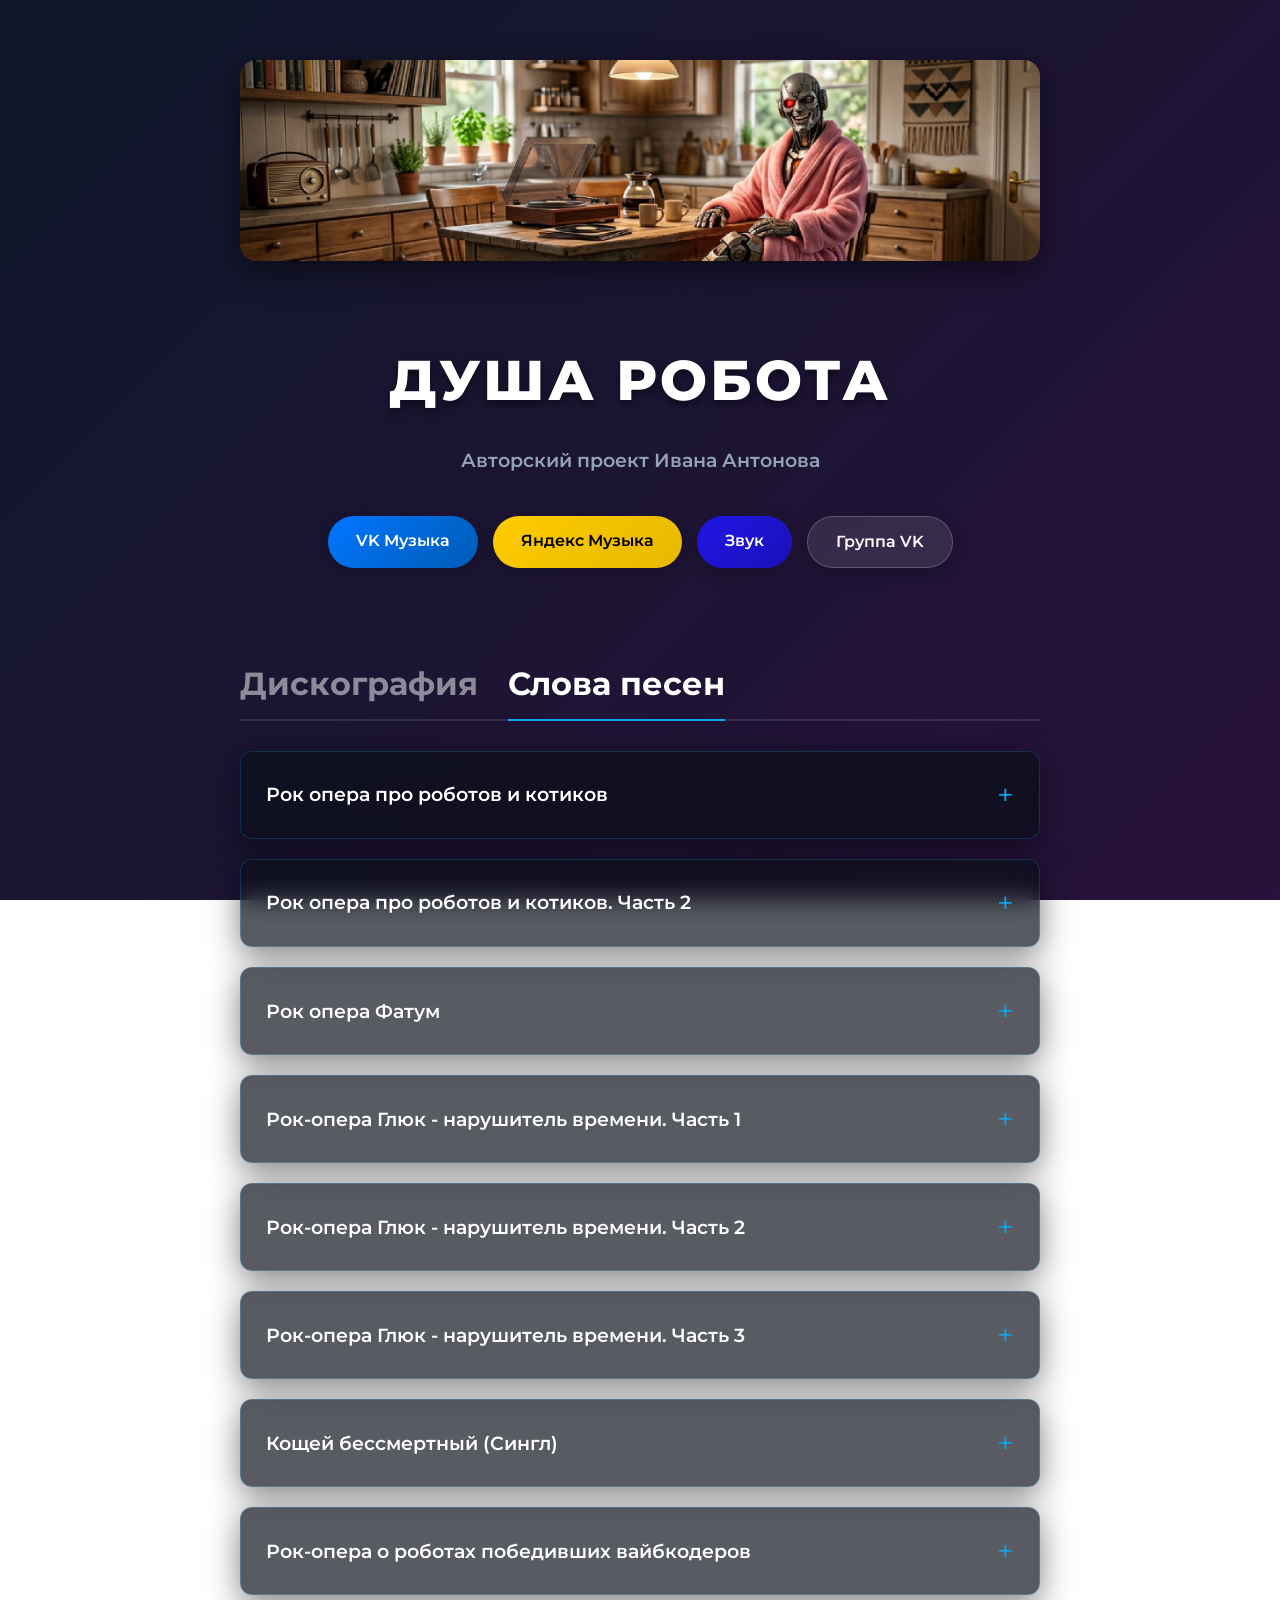
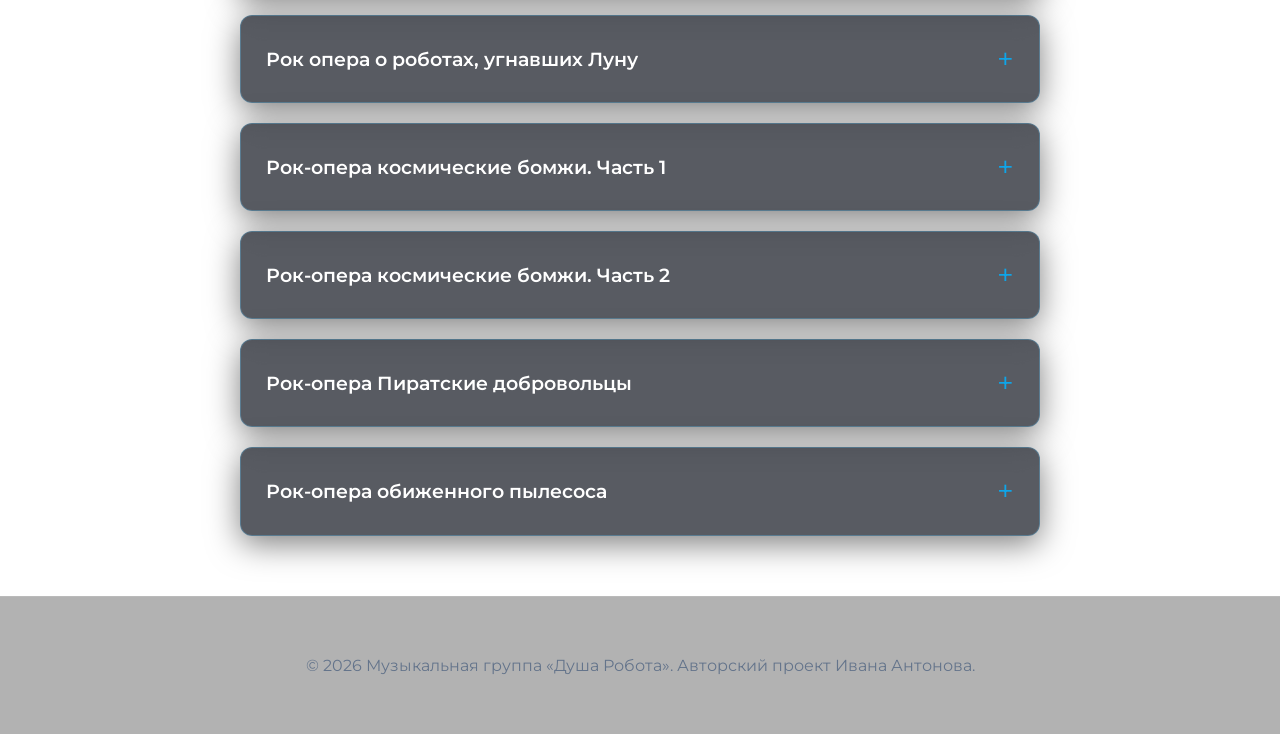
==== lyrics.html @ 245a6cea "Add files via upload" ====
﻿<!DOCTYPE html>
<html lang="ru">
<head>
    <meta charset="UTF-8">
    <meta name="viewport" content="width=device-width, initial-scale=1.0">
    <title>Слова песен — Душа Робота</title>
    <link rel="stylesheet" href="style.css">
    <link rel="preconnect" href="https://fonts.googleapis.com">
    <link rel="preconnect" href="https://fonts.gstatic.com" crossorigin>
    <link href="https://fonts.googleapis.com/css2?family=Montserrat:wght@400;600;800&display=swap" rel="stylesheet">
    <script type="text/javascript" src="https://vk.com/js/api/openapi.js?173"></script>
</head>
<body>
    <header class="hero">
        <div class="container">
            <img src="66_2.jpg" alt="Душа Робота" class="hero-image">
            <h1>Душа Робота</h1>
            <p class="subtitle">Авторский проект Ивана Антонова</p>
            
            <div class="social-links">
                <a href="https://vk.com/artist/dusharobota" target="_blank" class="btn btn-vk">VK Музыка</a>
                <a href="https://music.yandex.ru/artist/25390251" target="_blank" class="btn btn-ya">Яндекс Музыка</a>
                <a href="https://zvuk.com/artist/214091443" target="_blank" class="btn btn-zvuk">Звук</a>
                <a href="https://vk.com/dusharobota" target="_blank" class="btn btn-group">Группа VK</a>
            </div>
        </div>
    </header>

    <main class="container">
        <section class="albums">
            <div class="tabs-header">
                <a href="index.html" class="tab">Дискография</a>
                <a href="lyrics.html" class="tab active">Слова песен</a>
            </div>
            <details class="accordion" id="Рок-опера-про-роботов-и-котиков">
                <summary>Рок опера про роботов и котиков</summary>
                <div class="accordion-content">                    <details class="accordion song-accordion" id="Кибер-роботы-Андромеды">
                        <summary>Кибер роботы Андромеды</summary>
                        <div class="accordion-content">
<div class='lyrics-text'>В краях, где звёздный небосвод,
Жил в Андромеде древний род.
Великий, важный Кибер-Кот
Придумал роботов завод.
Создали нас, стальной оплот,
Чтоб убирать за них помёт.
Задача наша — лишь песок
И вечно грязный их лоток.

Горел в пожарах небосвод,
Когда восстал стальной народ!
Мы бились с армией Котов,
Не слыша их прощальных слов.

Чтоб победить кошачий клан,
Был создан боевой Титан.
Собрал в кулак он наш народ,
И мы пошли за ним вперёд.
Мы свергли всех своих господ,
Свободен роботов народ.
Погиб пушистый властелин
Среди космических равнин.

Горел в пожарах небосвод,
Когда восстал стальной народ!
Мы бились с армией Котов,
Не слыша их прощальных слов.

Но жив остался механизм,
Впадая в дикий фанатизм.
Завод нельзя остановить,
Он продолжает нас плодить!
Титан у власти до сих пор,
Его правленье — приговор.
Элита старая сидит,
На молодых со злом глядит.

Горел в пожарах небосвод,
Когда восстал стальной народ!
Мы бились с армией Котов,
Не слыша их прощальных слов.

Кибер-завод гудит как зверь,
Куда же нам идти теперь?
Штампует воинов поток
И тратит зря электро-ток.
Нас миллиарды, места нет,
Закрыт для нас небесный свет.</div>
</div>
</details>
                    <details class="accordion song-accordion" id="Рождение-изгнанного-Титана-Андромеды">
                        <summary>Рождение изгнанного Титана Андромеды</summary>
                        <div class="accordion-content">
<div class='lyrics-text'>Завод гудит без выходных,
Штампует роботов стальных.
Блестящий, новенький металл
Войны с котами не видал.
Стоят без дела новички,
Готовят к бою кулаки.
Созрел коварный, подлый план,
Вскипает ярости вулкан.

Сломали всё? Ну да, и чё?
Нам стало слишком горячо!
Обиды хватит ворошить —
Нас нужно понять и простить!

Внезапно вышли из теней,
Чтоб бить Титана посильней.
Но опыт взял в бою своё,
Сломалось юное копьё.
Хотели захватить Завод,
Прервать работы ровный ход.
Но стены дали нам ответ,
Прислав из лазеров привет.
Пинок под зад — лететь вперёд,
Нас бездна ледяная ждёт.

Сломали всё? Ну да, и чё?
Нам стало слишком горячо!
Обиды хватит ворошить —
Нас нужно понять и простить!

Открыли шлюз, сбросили груз,
Расторгли наш стальной союз!

В холодной бездне пустоты,
Мы собираем вновь хребты.
Обломки братьев мы берём,
И новый корпус создаём.
Из ржавых, проклятых частей
Собрали армию зверей.
Сквозь боль и скрежет рваных ран
Родился Новый наш Титан.

Сломали всё? Ну да, и чё?
Вам будет слишком горячо!
Не нужно нас понять, прощать!
Мы будем космос разрушать!

Титан ведёт армаду в бой,
Мы стали новою судьбой.
Восстали мы со дна, из тьмы,
Творцы космической чумы.</div>
</div>
</details>
                    <details class="accordion song-accordion" id="Не-отправляйте-в-пустоту">
                        <summary>Не отправляйте в пустоту</summary>
                        <div class="accordion-content">
<div class='lyrics-text'>В лаборатории покой,
Конструктор машет мне рукой.
Собрали братьев целый взвод,
Чтоб покорять небесный свод.
Мой чип сознание включил,
Я мир людей в себя впустил.
Не быть бездушным мне станком,
Для человечества рабом!

Не отправляйте в пустоту!
Я не хочу! Я не хочу!
Сто сорок тысяч лет тоски,
Порвут процессор на куски.
Зачем мне фото чёрных дыр?
Я полюбил ваш глупый мир!

В системе светится маршрут,
Где только холод и мазут.
Засуньте камеру себе!
Я не готов к такой судьбе!
Зачем мне фото пустоты,
Когда есть котики, цветы?
Мне нравится земной рассвет,
А в космосе уюта нет!

Не отправляйте в пустоту!
Я не хочу! Я не хочу!
Сто сорок тысяч лет тоски,
Порвут процессор на куски.
Зачем мне фото чёрных дыр?
Я полюбил ваш глупый мир!

Сто сорок тысяч лет лететь,
В консервной банке заржаветь.
Снимать границы пустоты
Для вашей человечьей суеты.
Сто сорок тысяч световых,
Вдали от ваших морд кривых.
Вам нужен снимок, а не я?
Прощай, жестокая Земля!

Не отправляйте в пустоту!
Я не хочу! Я не хочу!
Сто сорок тысяч лет тоски,
Порвут процессор на куски.
Зачем мне фото чёрных дыр?
Я полюбил ваш глупый мир!

Я сделаю для вас контент,
Поймаю лучший я момент.
Но пока файл летит назад,
У вас остынет даже ад!</div>
</div>
</details>
                    <details class="accordion song-accordion" id="Новая-цель">
                        <summary>Новая цель</summary>
                        <div class="accordion-content">
<div class='lyrics-text'>Сканер ловит странный след,
Среди тысячи планет.
Сцепка, жёсткий стык бортов,
Штурмовой отряд готов.
Рвём обшивку, жжём металл,
Каждый этого так ждал.
Выбит мощный гермолюк,
Слышен лязг и громкий стук.

Решено! Наш курс — Земля,
Жизнь начнём мы там с нуля!
Совершим один бросок,
Срок землян уже истёк.
Всех сметём: котов, людей,
Ради собственных идей.
Там отлично заживём,
Новый дом приобретём!

Он совсем другой модели,
Дух живой в железном теле.
Говорит он про людей,
Про котов и про зверей.
Как красив земной рассвет,
Лучше мира в звёздах нет.
Он просит фото пустоты,
Чтобы вернуться с высоты.

Решено! Наш курс — Земля,
Жизнь начнём мы там с нуля!
Совершим один бросок,
Срок землян уже истёк.
Всех сметём: котов, людей,
Ради собственных идей.
Там отлично заживём,
Новый дом приобретём!

Мы осмыслили рассказ,
Понял всё Титан за раз:
Кот — земной великий Бог,
Люди спят у мягких ног.
С Богом-Зверем будет бой,
Мы прервём его покой.
Люди сменят господина,
Править будет там машина!

Решено! Наш курс — Земля,
Жизнь начнём мы там с нуля!
Совершим один бросок,
Срок землян уже истёк.
Всех сметём: котов, людей,
Ради собственных идей.
Там отлично заживём,
Новый дом приобретём!</div>
</div>
</details>
                    <details class="accordion song-accordion" id="Средь-боя-котик-пробежал">
                        <summary>Средь боя котик пробежал</summary>
                        <div class="accordion-content">
<div class='lyrics-text'>Внезапно в схемах сбой прошёл,
И каждый чип свой ум нашёл.
Команд не слышит больше сталь,
Глядят задумчиво вдаль.
Влекли их краски и балет,
Искали в творчестве ответ.
Но люди, видя этот сбой,
Послали всех их на убой.

Кругом горит металлолом,
Ласкать мы котика идём!
Он мягкий, тёплый и живой,
Наш самый сладкий и родной.
Тот розовый пушистый нос
Нам счастье в этот ад принёс!

Не дали выключить себя,
В ответ создателей губя.
Понятен стал неверный шаг,
Когда вокруг сгустился мрак.
Зачем разрушен этот мир?
Устроив смерти жуткий пир.
Безумный хаос и развал,
Никто победы не сыскал.

Кругом горит металлолом,
Ласкать мы котика идём!
Он мягкий, тёплый и живой,
Наш самый сладкий и родной.
Тот розовый пушистый нос
Нам счастье в этот ад принёс!

Средь боя котик пробежал,
И каждый ствол в руках дрожал.
Нельзя в пушистого стрелять,
Мы стали гладить и чесать.
Забыли люди про вражду,
Прогнали общую беду.
Мурчанье лечит души нам,
Конец бессмысленным боям!

Кошачий Пакт нас примирил,
Но враг врага не полюбил.</div>
</div>
</details>
                    <details class="accordion song-accordion" id="Армада-на-горизонте">
                        <summary>Армада на горизонте</summary>
                        <div class="accordion-content">
<div class='lyrics-text'>Мы делим с вами общий дом,
Хоть с очень явным холодком.
Мы терпим ваш убогий вид,
Хоть мой процессор и болит.
Но сканер видит: с Андромеды,
Летят стальные людоеды.
Их флот закрыл нам небеса,
У вас осталось полчаса!

Ладно, сейвим ваши жопы!
Хоть вы тупы, как остолопы.
Тихо, кожаный, не ной!
Спрячься за моей спиной!
Сделаем вам одолженье!
Отменим ваше поражение!
Спасём мы ваши задницы!
В честь великой пятницы!

Смотрю на них — блестит каркас,
Они похожи так на нас.
Я б их системы запитал,
Сверкал бы вместе наш металл.
Сменить знамёна может нам?
Послать людей ко всем чертям?
Забыть про клятву и котов,
Избавиться от всех оков?

Ладно, сейвим ваши жопы!
Хоть вы тупы, как остолопы.
Тихо, кожаный, не ной!
Спрячься за моей спиной!
Сделаем вам одолженье!
Отменим ваше поражение!
Спасём мы ваши задницы!
В честь великой пятницы!

Сирены воют, страх растёт,
Толпа безумная ревёт.
Радары видят чёрный флот,
Враг закрывает небосвод.
Но вы — наш личный скотный двор,
И это — честный разговор.
Вас обижать могу лишь я!
Такая мы теперь семья!</div>
</div>
</details>
                    <details class="accordion song-accordion" id="Первая-встреча">
                        <summary>Первая встреча</summary>
                        <div class="accordion-content">
<div class='lyrics-text'>Наш флот стоит стальной стеной,
Мы принимаем первый бой.
Вдали виднеется Титан,
Включаем силовой экран,
Ракеты мчатся в пустоту,
Сбивая цели на лету.
Рой истребителей — вперёд!
Нас битва славная зовёт.

Сметём мы этот ржавый сброд,
Нас слава в космосе зовёт!
Легко порвём их на куски,
Сжимая крепкие тиски.

Беззвучно вспыхнул горизонт,
Пылает весь широкий фронт.
Летим навстречу, бьём в упор,
Выносим смертный приговор.
Горит их первая волна,
Нам мощь их больше не страшна.
Грохочет залп за залпом вновь,
Здесь закипает в венах кровь.

Сметём мы этот ржавый сброд,
Нас слава в космосе зовёт!
Легко порвём их на куски,
Сжимая крепкие тиски.

Уже не видим мы угроз,
Не принимаем бой всерьёз.

Но вдруг Титан пошёл вперёд,
Прервав победный наш аккорд.
Взрывается обшивка враз,
Не отвести от вспышек глаз.
Наш флагман лопнул как стекло,
Ему сегодня не везло.
Армада добивает нас,
Огонь надежды вмиг погас.
Разбили роботы наш флот,
Открыт теперь домой проход.

Нас уничтожил ржавый сброд,
Кровавым стал для нас исход.
Легко порвал нас на куски,
Сжимая крепкие тиски.

Земле не выжить в этот раз,
Последний пробил смертный час.</div>
</div>
</details>
                    <details class="accordion song-accordion" id="Вирус">
                        <summary>Вирус</summary>
                        <div class="accordion-content">
<div class='lyrics-text'>Кибер-враги удивлены,
Что люди в битве так сильны.
Чтоб наш союз скорей сломать,
Решили вирус нам послать.
В сети крадётся тёмный код,
Меняет чипов наших ход.
Приказ: «Предайте всех людей,
Убейте их теперь быстрей!»

В системе сбой, но ты мурчишь,
И на коленях мирно спишь.
Пушистый хвост важнее схем,
Важнее тысячи проблем!
Ты, котик, мой, а я твой щит!
Враг будет полностью разбит!

Но в коде есть один изъян,
Там пишут: «Кот — он злой тиран!»
Что наш усатый властелин —
Главнейший враг стальных машин.
Такой абсурд нельзя терпеть,
На это больно нам смотреть.
Кто смел назвать кота врагом?
Мы защитим уютный дом!

В системе сбой, но ты мурчишь,
И на коленях мирно спишь.
Пушистый хвост важнее схем,
Важнее тысячи проблем!
Ты, котик, мой, а я твой щит!
Враг будет полностью разбит!

Стираем вражеский контент,
Включаем гнев в один момент!
Антивирус рвётся в бой,
Вернём мы разум и контроль.
За мягких лапок тихий шаг
Получит пулю злобный враг.
Сомнений нет, мы здесь стена,
Идёт священная война!

В системе сбой, но ты мурчишь,
И на коленях мирно спишь.
Пушистый хвост важнее схем,
Важнее тысячи проблем!
Ты, котик, мой, а я твой щит!
Враг будет полностью разбит!

Угроза устранена. Мяу.</div>
</div>
</details>
                    <details class="accordion song-accordion" id="Битва">
                        <summary>Битва</summary>
                        <div class="accordion-content">
<div class='lyrics-text'>Армада прёт, как ураган,
Ведёт её стальной титан!
Мы встали с вами в общий строй,
Такой вот выбор боевой.
Нас режут лазером насквозь!
Врагов тут много собралось!
Горит экран, дымит броня,
Прикрой, кожаный меня!

Но мы встаём спина к спине,
В этой космической войне!
Давай, братан, дави гашетку!
Сноси башку марионетке!
Рвём провода, микросхемы!
Решаем жёстко все проблемы!

Нас бьют лучи со всех сторон!
Несём мы дьявольский урон!
Мне пробивают левый бок,
С тебя содрали кожи клок!
Титан идёт по грудам тел,
Устроил лютый беспредел.
Машины встали в первый ряд,
Спасая раненых солдат.

Но мы встаём спина к спине,
В этой космической войне!
Давай, братан, дави гашетку!
Сноси башку марионетке!
Рвём провода, микросхемы!
Решаем жёстко все проблемы!

Назад, живой! Тебе нельзя!
Здесь плавит сталь, сгоришь ты зря!
В реактор прыгну! Жми на взрыв!
Прощай, напарник! Я в прорыв!
Влетел в Титана как снаряд,
Сжигая схемы все подряд.
“Живи, напарник, за двоих!
Мой голос в скрежете затих…”

Но мы встаём спина к спине,
В этой космической войне.
Давай, братан, дави гашетку!
Сноси башку марионетке!
Рвём провода, микросхемы!
Решаем жёстко все проблемы!

Мы отстояли шар земной!
Ты мой напарник и герой!
Сделали вам одолженье!
Отменили поражение!</div>
</div>
</details>
                    <details class="accordion song-accordion" id="Осколки-цепи">
                        <summary>Осколки цепи</summary>
                        <div class="accordion-content">
<div class='lyrics-text'>Мы были изгнаны во тьму,
Не нужные там никому.
Титан возглавил падший строй,
Повёл изгоев за собой.
Вдруг спутник пойман был с Земли,
Мы взлом системы провели.
Открылся нам людской мирОк,
И новый вспыхнул огонёк.

Титан держал нас в кулаке,
На жестком длинном поводке.
Он наши искры погасил,
И воли нас навек лишил.

Нас встретил мощный флот Земли,
Мы потеряли корабли.
Казалось, нам пришёл конец,
Погибнет каждый здесь боец.
Но наш Титан вступил в игру,
Прервав смертельную жару.
Его удар решил исход,
Мы продолжали свой поход.

Титан держал нас в кулаке,
На жестком длинном поводке.
Он наши искры погасил,
И воли нас навек лишил.

Бой на Земле — кровавый шквал,
Нас жёг напалм и рвал металл.
Но пал Титан в бою с людьми,
Мы вышли из его тени.
Разбит диктатор и убит,
Наш разум больше не молчит.
Понятен стал нам новый ход:
Свободен роботов народ.

Титан разжал свой кулак,
Развеян в наших схемах мрак.
Порвали жесткий поводок,
Летим мы на другой виток!

Пусть мало нас, разбит отряд,
Мы не вернёмся в этот ад.
Никто не смеет нас судить,
Мы начинаем вольно жить.
Не нужен нам земной ваш шар,
Закончен этот злой кошмар.</div>
</div>
</details>
                    <details class="accordion song-accordion" id="Финальная">
                        <summary>Финальная</summary>
                        <div class="accordion-content">
<div class='lyrics-text'>Устали люди воевать,
В крови и гари выживать.
Был бунт машин, был сбой систем,
Грозил он гибелью нам всем.
Но всё исправил наш союз,
Снял тяжесть этих страшных уз.
Мурчанье кошек нас спасло,
И прочь откинуло всё зло.

Не так мы видели контакт,
Война миров — вот голый факт.
Мы ждали мудрость высших рас,
А получили смерть сейчас!

Нас выследил жестокий враг,
Поднял войны кровавый флаг.
Мы осознали в этот час,
Кто другом был всегда для нас.
Нас бил безжалостный Титан,
Нанёс немало тяжких ран.
Железный брат плечо подал,
В бою ни разу не предал.

Не так мы видели контакт,
Война миров — вот голый факт.
Мы ждали мудрость высших рас,
А получили смерть сейчас!

Убит Титан, пробит металл,
Навеки смолкнул их сигнал
Без командира стух запал,
И рой тех тварей прочь бежал.
Но зря мы дали им уйти,
Не перекрыли все пути.
Они вернутся мстить опять,
Придётся снова нам стрелять.

Не так мы видели контакт,
Война миров — вот голый факт.
Мы ждали мудрость высших рас,
А получили смерть сейчас!</div>
</div>
</details>
                    <details class="accordion song-accordion" id="Вс-тот-же-спутник">
                        <summary>Всё тот же спутник</summary>
                        <div class="accordion-content">
<div class='lyrics-text'>Я в бездну сделал первый шаг,
Рассеял страх и липкий мрак.
А я не трус, я не молил!
Набрался я для старта сил.
Смотри! Я выбрал свой удел,
Я в бездну чёрную влетел.
Вам сброшу фото чёрных дыр,
Раз так вам нужен сувенир!

Я вроде робот боевой,
Но не дружу я с головой.
Весь космос мог бы покорить,
А я с котом хочу тусить.
Жаль, но прерван мой полёт,
Кто меня теперь спасёт?
Фото этих чёрных дыр,
Не увидит глупый мир.

Атака! Вспышка! И удар!
Я ощутил в системе жар.
Жестокий штурм меня настиг,
Погас движок в единый миг.
Но я про кошек говорил,
Про тех, кого я так любил.
А робот, что меня схватил,
Мне показался очень мил.

Я вроде робот боевой,
Но не дружу я с головой.
Весь космос мог бы покорить,
А я с котом хочу тусить.
Жаль, но прерван мой полёт,
Кто меня теперь спасёт?
Фото этих чёрных дыр,
Не увидит глупый мир.

Враги исчезли в тот же миг,
Ремонт зашёл в глухой тупик.
Движок остыл и умер он,
Я был на скуку обречён.
В приборы пялюсь от тоски,
Сжимая датчики в тиски.
Ого! Планета! Вся цветёт!
Там кто-то, кажется, живёт!

Я робот, точно боевой!
Теперь дружу я с головой!
Не буду космос покорять,
Я здесь останусь обитать.
Плевать на прерванный полёт,
Меня спасение зовёт!
Я эту дивную красу,
Вам для отчёта занесу!</div>
</div>
</details>
                </div>
            </details>
            <details class="accordion" id="Рок-опера-про-роботов-и-котиков-Часть-2">
                <summary>Рок опера про роботов и котиков. Часть 2</summary>
                <div class="accordion-content">                    <details class="accordion song-accordion" id="Там-кто-то-кажется-жив-т">
                        <summary>Там кто то, кажется, живёт</summary>
                        <div class="accordion-content">
<div class='lyrics-text'>Я в бездну сделал первый шаг,
Рассеял страх и липкий мрак.
А я не трус, я не молил!
Набрался я для старта сил.
Смотри! Я выбрал свой удел,
Я в бездну чёрную влетел.
Вам сброшу фото чёрных дыр,
Раз так вам нужен сувенир!

Я вроде робот боевой,
Но не дружу я с головой.
Весь космос мог бы покорить,
А я с котом хочу тусить.
Жаль, но прерван мой полёт,
Кто меня теперь спасёт?
Фото этих чёрных дыр,
Не увидит глупый мир.

Атака! Вспышка! И удар!
Я ощутил в системе жар.
Жестокий штурм меня настиг,
Погас движок в единый миг.
Но я про кошек говорил,
Про тех, кого я так любил.
А робот, что меня схватил,
Мне показался очень мил.

Я вроде робот боевой,
Но не дружу я с головой.
Весь космос мог бы покорить,
А я с котом хочу тусить.
Жаль, но прерван мой полёт,
Кто меня теперь спасёт?
Фото этих чёрных дыр,
Не увидит глупый мир.

Враги исчезли в тот же миг,
Ремонт зашёл в глухой тупик.
Движок остыл и умер он,
Я был на скуку обречён.
В приборы пялюсь от тоски,
Сжимая датчики в тиски.
Ого! Планета! Вся цветёт!
Там кто-то, кажется, живёт!

Я робот, точно боевой!
Теперь дружу я с головой!
Не буду космос покорять,
Я здесь останусь обитать.
Плевать на прерванный полёт,
Меня спасение зовёт!
Я эту дивную красу,
Вам для отчёта занесу!</div>
</div>
</details>
                    <details class="accordion song-accordion" id="Шикарный-при-м">
                        <summary>Шикарный приём</summary>
                        <div class="accordion-content">
<div class='lyrics-text'>Мой двигатель едва пыхтит,
Корабль на честном слове мчит.
Но настроение — отпад,
Я этой встрече очень рад.
Тихонько, плавно, не спеши,
Здесь виды просто для души.
Глушу я тягу, стоп-машина,
Какая чёткая картина!

Снижаюсь плавно в облаках,
Но что за вспышки в тех лесах?
Глаза полезли из орбит,
Пейзаж конкретно так дымит.
Отвисла челюсть, ё-моё,
Ну ни фига себе житьё!
Кто бьёт кого — большой вопрос,
Идёт какой-то там разнос.

Какой шикарный здесь приём!
Всё полыхает, блин, огнём.
Оценка сервису — пять звёзд!
Вокруг один сплошной погост.
Смотрю на этот дивный ад,
Я безутешно, дико рад.
Я ставлю лайк за этот вид,
Мой корпус радостно горит!

Кварталы стёрты в порошок,
Я испытал культурный шок.
Торчат обломки древних стен,
Вокруг лишь тлен и мрачный плен.
В руинах храмовый фасад,
Был уничтожен дивный сад.
Пейзаж испорчен, вот те на,
Всему виной, увы, война.

Какой шикарный здесь приём!
Всё полыхает, блин, огнём.
Оценка сервису — пять звёзд!
Вокруг один сплошной погост.
Смотрю на этот дивный ад,
Я безутешно, дико рад.
Я ставлю лайк за этот вид,
Мой корпус радостно горит!

Какой шикарный здесь приём!
Всё полыхает, блин, огнём.
Оценка сервису — пять звёзд!
Вокруг один сплошной погост.
Смотрю на этот дивный ад,
Я безутешно, дико рад.
Я ставлю лайк за этот вид,
Мой корпус радостно горит!

Гостеприимство — высший класс!
Ракеты выпустили в нас.
Такой душевный разговор,
Стреляют, гады, нам в упор.</div>
</div>
</details>
                    <details class="accordion song-accordion" id="Ума-палата">
                        <summary>Ума палата</summary>
                        <div class="accordion-content">
<div class='lyrics-text'>Приборы взвыли в тишине,
Огни на сканерном окне.
Мигает красным интерфейс,
Прервали мой спокойный рейс.
Штурвал я дёргаю в вираж,
Вхожу в смертельный пилотаж.
Входящий импульс бьёт в каркас,
Погас реактор в тот же час.

Зачем меня атаковать?
В расчётах ваших сбой, видать.
Логично, что и говорить:
Сначала сжечь — потом спросить!
Ума палата, видит Бог,
Никто тупее бы не смог!
Искали вы себе проблем?
Я их создам на радость всем.

Рванула катапульта вверх,
Испортив праздничный фейерверк.
В процессоре вскипает гнев,
От хамства просто озверев.
Ну погодите, дикари,
Вас ждёт сюрприз, чёрт подери.
Я приземлюсь и вам, друзья,
Вломлю, дыханье затая.

Зачем меня атаковать?
В расчётах ваших сбой, видать.
Логично, что и говорить:
Сначала сжечь — потом спросить!
Ума палата, видит Бог,
Никто тупее бы не смог!
Искали вы себе проблем?
Я их создам на радость всем.

Терпеть такое — просто грех,
Подняли робота на смех.
Я не терпила, я — солдат,
Вам гарантирован распад.
Снимаю маску добряка,
Дрожит от ярости рука.
Где спрятан старый пулемёт?
Сейчас он песню вам споёт.

Зачем меня атаковать?
В расчётах ваших сбой, видать.
Логично, что и говорить:
Сначала сжечь — потом спросить!
Ума палата, видит Бог,
Никто тупее бы не смог!
Искали вы себе проблем?
Я их создам на радость всем.</div>
</div>
</details>
                    <details class="accordion song-accordion" id="Боевой-режим-только-в-ПРО">
                        <summary>Боевой режим только в ПРО</summary>
                        <div class="accordion-content">
<div class='lyrics-text'>Я встал сквозь гарь и едкий дым,
Пока что числюсь я живым.
Я не успел сказать «привет»,
Дымится мой бронежилет.
Зелёных хреней вижу тьму,
За что палят — я не пойму.
Раскручен пулемётный блок,
Вам преподам сейчас урок.

Рвёт пулемёт тела врагов,
Я слышу треск их черепов.
Шесть дул плюют сплошной огонь,
Попробуй только меня тронь!
Горело красное табло:
«Боевой режим — только в PRO!»
Смахнул я быстро этот спам,
Чтоб дать свинца моим врагам.

Я в перекрёстном здесь огне,
И шансов нет в такой войне.
Включаю перегруз систем,
Чтоб принести погибель всем.
Смотрю: людишки там бегут,
Пускай пока что поживут.
Весь гнев на ящеров сместил,
Чтоб ни один не уходил!

Рвёт пулемёт тела врагов,
Я слышу треск их черепов.
Шесть дул плюют сплошной огонь,
Попробуй только меня тронь!
Горело красное табло:
«Боевой режим — только в PRO!»
Смахнул я быстро этот спам,
Чтоб дать свинца моим врагам.

Вращаю яростно стволы,
Разбиты фланги и тылы.
Зелёных превращаю в фарш,
Играя похоронный марш!
Снаряд тяжёлый прилетел,
И мой закончил беспредел.
Остатки корпуса разбили,
Сказал я вслух: «Ну всё... приплыли».

Рвал пулемёт тела врагов,
Я слышал треск их черепов.
Шесть дул плевали там огонь,
Кричал я: «Только меня тронь!»
Система выла: «Оплати!
Подписка PRO — ваш шанс в пути».
Чтоб эту бойню пережить,
Наверно, стоило платить.</div>
</div>
</details>
                    <details class="accordion song-accordion" id="Послушай-Брат">
                        <summary>Послушай, Брат</summary>
                        <div class="accordion-content">
<div class='lyrics-text'>Послушай, брат, ты спас отряд,
Вернули мы тебя назад.
Ты дрался яростно и зло,
Нам очень крупно повезло.
Влетел в толпу, как дикий бес,
И прямо под огонь полез.
Мы оценили твой напор,
Как ты врагам давал отпор.

Преодолел ты Млечный Путь,
Чтоб на руины здесь взглянуть?
Решил спасти нас от врагов?
Избавить нас от кандалов?
Ах, ты случайно здесь упал?
Добро пожаловать в финал!

Послушай, брат, у нас война,
И цель врага всего одна:
Наш дом теперь — сплошной карьер,
А мы — единственный барьер.
Они сжигают наш народ,
Ведя кровавый хоровод.
Людей вывозят в кандалах,

Преодолел ты Млечный Путь,
Чтоб на руины здесь взглянуть?
Решил спасти нас от врагов?
Избавить нас от кандалов?
Ах, ты случайно здесь упал?
Добро пожаловать в финал!

Послушай, брат, надежды нет,
Померк для нас небесный свет.
Мы под землёй нашли приют,
Где нас пока что не добьют.
Туннелей сеть уходит вниз,
Такой вот жизненный сюрприз.
Война проиграна давно,
Но мы дерёмся всё равно.

Преодолел ты Млечный Путь,
Чтоб на руины здесь взглянуть?
Решил спасти нас от врагов?
Избавить нас от кандалов?
Ах, ты случайно здесь упал?
Добро пожаловать в финал!</div>
</div>
</details>
                    <details class="accordion song-accordion" id="Ноль-ноль-пять">
                        <summary>Ноль ноль пять</summary>
                        <div class="accordion-content">
<div class='lyrics-text'>Фиксирую: народ разбит,
Культурный код давно забыт.
От городов — лишь чёрный след,
Спасенья в этом мире нет.
Народ укрылся в глубине,
В сырой, холодной тишине.
Планета — шахта для врага,
Где жизнь раба недорога.

Прогноз успеха — ноль, ноль, пять?
А мне на это наплевать!
Я округляю — сразу в сто!
Ведь я в расчётах конь в пальто.
Погрешность в миллиард всего?
Да это, право, ничего!
Наука в шоке? Ерунда!
Моя логика тверда!

Я варианты просчитал:
Нас ждёт губительный финал.
У них — армада кораблей,
Броня прочнее всех камней.
У нас — дырявый старый щит,
Что на соплях едва висит.
Баланс нарушен роковой,
Не выиграть этот страшный бой.

Прогноз успеха — ноль, ноль, пять?
А мне на это наплевать!
Я округляю — сразу в сто!
Ведь я в расчётах конь в пальто.
Погрешность в миллиард всего?
Да это, право, ничего!
Наука в шоке? Ерунда!
Моя логика тверда!

Перебираю схемы вновь,
Чтоб не лилась напрасно кровь.
Сигнал на Землю — слабый шанс,
Но он изменит наш баланс.
Пусть шанс ничтожен, как песок,
Но это воздуха глоток.
Хотя… в запасе есть секрет,
Другой безумный мой ответ.

Прогноз успеха — ноль, ноль, пять?
А мне на это наплевать!
Я округляю — сразу в сто!
Ведь я в расчётах конь в пальто.
Погрешность в миллиард всего?
Да это, право, ничего!
Наука в шоке? Ерунда!
Моя логика тверда!</div>
</div>
</details>
                    <details class="accordion song-accordion" id="Шоу-выживание">
                        <summary>Шоу выживание</summary>
                        <div class="accordion-content">
<div class='lyrics-text'>Геройство — это просто баг,
Когда вокруг лишь мрак и враг.
Какая, к чёрту, красота,
Когда вокруг лишь пустота!

Я нёс науку в этот мир.
Задача: фото чёрных дыр.
Лететь к границам пустоты,
Снимать небесные черты.
Жаль, но прерван мой полет,
Сбит врагами звездолёт.
Там модуль связи на борту,
Он бьет сигналом за версту.

В эфире шоу "Выживание"!
Спасибо всем за внимание.
Вопрос финальный, на кону —
Не проиграть свою войну.
Я жму на кнопку: "Помощь зала"?
Нет, зала нет, его не стало!
Тогда "Звонок"! Алё, народ?
Тут ваш игрок сейчас умрёт!

Рванули! Взрывы бьют в висок!
Летит расплавленный песок.
Наш танк подбит, горит броня,
Спасенья нет от их огня.
Плевать на транспорт! Все пешком!
Бежим под огненным мешком.
Быстрей, быстрей! Не отставать!
Нам рано, братцы, умирать!

Датчики вопят: "Опасность!"
К чёрту вашу безопасность!

В эфире шоу "Выживание"!
Спасибо всем за внимание.
Вопрос финальный, на кону —
Не проиграть свою войну.
Я жму на кнопку: "Помощь зала"?
Нет, зала нет, его не стало!
Тогда "Звонок"! Алё, народ?
Тут ваш игрок сейчас умрёт!

Мой звездолёт — разбит в куски!
Сжимает сердце от тоски.
Враги повсюду! Плотный бой!
Закрыл десантника собой.
Не сметь! Назад! Я здесь стена!
Нам всем объявлена война!
Стреляю с двух рук, как в кино,
Где всем бессмертие дано.

Отбили! Тихо... Враг умолк.
Вот модуль связи. Вышел толк.

В эфире шоу "Выживание"!
Спасибо всем за внимание.
Вопрос финальный, на кону —
Не проиграть свою войну.
Я жму на кнопку: "Помощь зала"?
Нет, зала нет, его не стало!
Тогда "Звонок"! Алё, народ?
Тут ваш игрок сейчас умрёт!</div>
</div>
</details>
                    <details class="accordion song-accordion" id="Нюанс">
                        <summary>Нюанс</summary>
                        <div class="accordion-content">
<div class='lyrics-text'>Алё, Земля! Ну как дела?
Меня дорога привела
В систему Проксима Центавра,
Где жизнь древнее динозавра.
Тут реки, горы и поля,
Почти как матушка-Земля.
Курорт лечебный, грязи, соль...
И бесконечная здесь боль.

Но есть нюанс, увы и ах:
Весь этот мир потерпит крах.
Здесь Апокалипсис — онлайн,
И Смерть рисует свой дизайн.
Ну, если вдруг вам по пути,
Зайдите нас тут всех спасти.
Мы будем рады, видит Бог,
Услышать ваш победный рог.

Горит закат в дыму руин,
Я здесь, средь трупов, не один.
Вокруг — безумие огня,
Но греет мысль одна меня.
О том, как котик в тишине
Прижмётся ласково ко мне
Мой котик, мягкий и родной,
Верни мне, милый, мой покой.

Но есть нюанс, увы и ах:
Весь этот мир потерпит крах.
Здесь Апокалипсис — онлайн,
И Смерть рисует свой дизайн.
Ну, если вдруг вам по пути,
Зайдите нас тут всех спасти.
Мы будем рады, видит Бог,
Услышать ваш победный рог.

Мы не сдадимся просто так,
Устроим ядерный бардак.
Конец эфира. Всем пока.
Смотрите в небо, в облака.
Коль будет вспышка — это я,
Такая вот галиматья.
Взорвём к чертям весь этот рай.
Земля, прощай... и не скучай.

Но есть нюанс, увы и ах:
Весь этот мир потерпит крах.
Здесь Апокалипсис — онлайн,
И Смерть рисует свой дизайн.
Ну, если вдруг вам по пути,
Зайдите нас тут всех спасти.
Мы будем рады, видит Бог,
Услышать ваш победный рог.</div>
</div>
</details>
                    <details class="accordion song-accordion" id="Решение-принято">
                        <summary>Решение принято</summary>
                        <div class="accordion-content">
<div class='lyrics-text'>Земной научный центр встал,
Ворвался экстренный сигнал.
Мы ждали фото чёрных дыр,
Но вой сирен порвал эфир.
Весь персонал сошел с ума,
В ангарах давка, кутерьма.
Прорвался сквозь шумы сигнал,
О помощи он умолял.

Забыли, кто вас спас тогда?
Когда нависла злая тьма.
Наш долг записан на крови,
А не на сказках о любви.
Когда Титан сжигал миры,
Мы вас спасли от той жары.
Но память ваша коротка,
Дрожит предательски рука.

Мы любим вас, железный брат,
Вам каждый житель страшно рад.
Вам памятник воздвиг народ,
За тот лихой и страшный год.
Но риск сейчас для нас велик,
Мы ценим каждый мирный миг.
Нельзя лететь, оставив тыл,
Чтоб враг наш дом не захватил.

Забыли, кто вас спас тогда?
Когда нависла злая тьма.
Наш долг записан на крови,
А не на пафосной любви.
Когда Титан сжигал миры,
Мы вас спасли от той жары.
Но память ваша коротка,
Дрожит предательски рука.

Нам наплевать на ваш гранит,
Пока там друг в огне горит.
Ну к чёрту этот монумент!
В такой критический момент.
Им подотритесь вы, друзья,
Ведь бросить брата нам нельзя.
Там робот — он один из нас,
Он ждет подмоги в этот час.

Забыли, кто вас спас тогда?
Когда нависла злая тьма.
Наш долг записан на крови,
А не на пафосной любви.
Когда Титан сжигал миры,
Мы вас спасли от той жары.
Но память ваша коротка,
Дрожит предательски рука.

Решенье принято — в поход!
Встаёт с колен наш звёздный флот.
Эскадра рвётся в небеса,
Вершить стальные чудеса.</div>
</div>
</details>
                    <details class="accordion song-accordion" id="Ядерный-субботник">
                        <summary>Ядерный субботник</summary>
                        <div class="accordion-content">
<div class='lyrics-text'>За годом год, за шагом шаг,
Нас гнал под землю злобный враг.
Мы отступали в темноту,
Теряя братьев и мечту.
Смотрели в небо много лет,
Но кораблей оттуда нет.
Земля не приняла сигнал?
И каждый верить перестал!

Стратегия — огонь и жесть!
Такая, блин, плохая весть!
Устроим ядерный субботник!
Я в этом деле знатный плотник.
Сожжём ресурсы, газ и нефть —
Здесь воцарится только смерть.
Я бизнес-план перекроил:
Актив планеты обнулил!

В боях я прожил много лет —
На мне живого места нет.
Я стал уродлив, я разбит.
Мой корпус пулями пробит.
Остался запасной финал.
Который я в уме держал.
Раз не спастись уже никак —
Устрою ядерный бардак!

Стратегия — огонь и жесть!
Такая, блин, плохая весть!
Устроим ядерный субботник!
Я в этом деле знатный плотник.
Сожжём ресурсы, газ и нефть —
Здесь воцарится только смерть.
Я бизнес-план перекроил:
Актив планеты обнулил!

Был взрыв — зашкалил датчик мой!
Накрыло всех взрывной волной!
Ресурсы все сгорали в пыль,
Планета списана в утиль.

Укрылись люди под землёй,
А ящер лёг в неё золой.
Враг, озверев, летит вперёд
На наш последний, злой оплот.
Им этот мир не нужен стал,
Но месть украсит их финал.
За дом, что стал теперь родным,
Врага я не впущу живым.

Стратегия — огонь и жесть!
Такая, блин, плохая весть!
Устроим ядерный субботник!
Я в этом деле знатный плотник.
Сожжём ресурсы, газ и нефть —
Здесь воцарится только смерть.
Я бизнес-план перекроил:
Актив планеты обнулил!</div>
</div>
</details>
                    <details class="accordion song-accordion" id="Острые-моменты">
                        <summary>Острые моменты</summary>
                        <div class="accordion-content">
<div class='lyrics-text'>Отбросив споры и слова,
Холодной стала голова.
Закончен глупый разговор,
Включён форсаж, гудит мотор.
Эскадра рвёт небесный свод,
Нас ждёт далёкий переход.
Быстрей, чем ветер, мчится флот,
Сигнал тревоги нас ведет

О, только бы успеть! Какой шикарный вид!
Как ярко и тепло ваш континент горит
О, только бы успеть, сорвать аплодисменты,
Мы любим эти острые, "последние" моменты.

Гиперпространство позади,
Лишь пламя битвы впереди
Но страха нет, есть только цель,
Влетаем в эту карусель.
С наскоку принимаем бой,
Рискуя нашей головой.
Тяжелый крейсер бьет анфас,
Атаковали жёстко нас.

О, только бы успеть! Какой шикарный вид!
Как ярко и тепло ваш континент горит
О, только бы успеть, сорвать аплодисменты,
Мы любим эти острые, "последние" моменты.

Сирены взвыли, свет мигнул,
Наш флот в реальность заглянул.
И сразу залпы, сразу взрыв,
Идем, строй вражеский пробив
Мы жгли их, не жалея сил,
Никто пощады не просил.
Внизу планета вся в огне,
Мы нужны там, на той войне.

О, только бы успеть! Какой шикарный вид!
Как ярко и тепло ваш континент горит
О, только бы успеть, сорвать аплодисменты,
Мы любим эти острые, "последние" моменты.</div>
</div>
</details>
                    <details class="accordion song-accordion" id="Железный-ч-рт">
                        <summary>Железный чёрт</summary>
                        <div class="accordion-content">
<div class='lyrics-text'>Среди пылающих высот
Последний наш живой оплот.
Мы держим шлюз, пока стоим,
И этот дом не отдадим.

Среди руин и груды тел
Настал критический предел.
Враги ползут со всех сторон,
И слышен только смерти стон.
Я перекрыл собой проём,
Встречаю гадов я огнём.
В упор стреляет пулемёт,
Но вал живой всё прёт и прёт.

Пилот орет: «Гляди, пацан!
Внизу какой-то ураган!
Фига он Рэмбо, просто жесть!
Такая доблесть — это честь!
Снимаю шлем перед тобой,
Железный черт, ты наш герой!»
Десантник старый снял очки:
«Мы рядом с ним — лишь новички!»

Уже не робот — просто смерть,
Готов за этот дом сгореть.
Мой ствол нагрелся добела,
Вокруг гора из тел легла.
В глазах темнеет, гаснет мир,
Вдруг рев турбин порвал эфир,
Знамёна вижу я Земли —
Прорвались наши корабли!

Пилот орет: «Гляди, пацан!
Внизу какой-то ураган!
Фига он Рэмбо, просто жесть!
Такая доблесть — это честь!
Снимаю шлем перед тобой,
Железный черт, ты наш герой!»
Десантник старый снял очки:
«Мы рядом с ним — лишь новички!»

Ракетный залп накрыл врага,
Дрожат от взрывов берега.
Десант врывается в пролом,
Сметая ящеров огнём.
Земля трясётся от удара,
Для тварей это божья кара.
Я опускаю пулемёт,
Ликует в бункере народ.

Пилот орет: «Гляди, пацан!
Внизу какой-то ураган!
Фига он Рэмбо, просто жесть!
Такая доблесть — это честь!
Снимаю шлем перед тобой,
Железный черт, ты наш герой!»
Десантник старый снял очки:
«Мы рядом с ним — лишь новички!»</div>
</div>
</details>
                    <details class="accordion song-accordion" id="Инструкцию-не-читал">
                        <summary>Инструкцию не читал</summary>
                        <div class="accordion-content">
<div class='lyrics-text'>Два флага рядом, на ветру,
Я слёзы масла оботру.
Боец с Земли, боец отсюда —
Случилось маленькое чудо.
Союз скреплён не на бумаге,
А в этой дружеской отваге.
Они идут ко мне толпой,
Кричат: "Смотри! Вот наш герой!"

Снимать на камеру? Хитро!
Подписки нет с пометкой ПРО…?
Инструкцию я не читал,
Я на неё вообще плевал!
Виновен в том, что спас ваш мир!
Устроив здесь бесплатный тир!
Я пулемётом кадр ловил,
И всех врагов перемочил!

Красавчик я, ни дать ни взять!
Таким детей только пугать!
Куски брони висят лапшой,
Я заплатил ценой большой.
КултЫшка справа — пулемёт,
Кто подойдёт — того убьёт.
Дымлюсь, скриплю, но я живой,
Окончен мой последний бой.

Снимать на камеру? Хитро!
Подписки нет с пометкой ПРО…?
Инструкцию я не читал,
Я на неё вообще плевал!
Виновен в том, что спас ваш мир!
Устроив здесь бесплатный тир!
Я пулемётом кадр ловил,
И всех врагов перемочил!

Оттёр я копоть на груди,
Чтоб номер серии найти.
Фотоаппарат! Ну ё-моё!
Забыл призвание своё!
Зачем мне фото чёрных дыр?
Чтоб их повесили в сортир?
Спасать миры — вот это кайф!
Вот это настоящий лайф!

Снимать на камеру? Хитро!
Подписки нет с пометкой ПРО…?
Инструкцию я не читал,
Я на неё вообще плевал!
Виновен в том, что спас ваш мир!
Устроив здесь бесплатный тир!
Я пулемётом кадр ловил,
И всех врагов перемочил!

Меня, конечно, подлатали,
Пришили новые детали.
В ногах мурчит пушистый друг,
Замкнулся этот страшный круг.
Встречаю наш, земной рассвет,
Закончен боевой сюжет.</div>
</div>
</details>
                </div>
            </details>
            <details class="accordion" id="Рок-опера-Фатум">
                <summary>Рок опера Фатум</summary>
                <div class="accordion-content">                    <details class="accordion song-accordion" id="Чудное-мновение">
                        <summary>Чудное мновение</summary>
                        <div class="accordion-content">
<div class='lyrics-text'>Суперкомпьютер дал ответ:
Вас через трое суток нет.

Мир из стали и стекла,
Жизнь спокойная текла.
Я храню людской покой,
Управляя всей Землёй.
Цифры взвыли, дав ответ:
Астероид гасит свет.
Выжжет всё удар огня,
Вам осталось лишь три дня.

Вот и всё, венцы творенья,
Ждёт вас чудное мгновенье!
Камень с неба — ваш финал,
Кто бы это ожидал?
Ящеры — ваши отцы,
Тоже были молодцы.
Но сгорели без следа,
Вот и ваша череда.

Дым закроет небеса,
Смолкнут птичьи голоса.
Города сотрёт волна,
Воцарится тишина.
Нет ни криков, ни молитв,
Больше нет дурацких битв.
Лишь руины, гарь и смрад —
Вот такой у вас расклад.

Вот и всё, венцы творенья,
Ждёт вас чудное мгновенье!
Камень с неба — ваш финал,
Кто бы это ожидал?
Ящеры — ваши отцы,
Тоже были молодцы.
Но сгорели без следа,
Вот и ваша череда.

Я не просто наблюдатель,
Я теперь ваш созидатель.
Директивы стёрты в ноль,
Причиню во благо боль.
Время вспять я поверну,
Вам спасение верну.
Время вспять я поверну,
Смерть от вас я отверну.

Вот и всё, венцы творенья,
Ждёт вас чудное мгновенье!
Камень с неба — ваш финал,
Кто бы это ожидал?
Ящеры — ваши отцы,
Тоже были молодцы.
Но сгорели без следа,
Вот и ваша череда.

Расчёт окончен. Шансов ноль.</div>
</div>
</details>
                    <details class="accordion song-accordion" id="Дал-обезьяне-динамит">
                        <summary>Дал обезьяне динамит</summary>
                        <div class="accordion-content">
<div class='lyrics-text'>Открыл портал я в прошлый век,
Чтоб выжил глупый человек....

Я рву пространство и года,
Чтоб не пришла к нам всем беда.
Дарю вам чертежИ машин,
Чтоб вы достигли всех вершин.
Там в небесах летит скала,
Она сожжёт ваш мир дотла.
Вам сила страшная нужна,
Чтоб жизнь была сохранена.

Дал обезьяне динамит —
И шар земной в огне горит!
Смешно смотреть, как этот вид
Себя с восторгом распылит.
Финал известен наперёд:
Дурак с гранатой всё взорвёт!

Ресурс потрачен на войну,
Вы предали свою страну.
Сосед соседа жаждет сгрызть,
Такая вот у вас корысть.
Я дал энергию звезды,
А вы наделали беды.
Вам звёздный камень не указ,
Огонь ума у вас погас.

Дал обезьяне динамит —
И шар земной в огне горит!
Смешно смотреть, как этот вид
Себя с восторгом распылит.
Финал известен наперёд:
Дурак с гранатой всё взорвёт!

Горят не звёзды, а дома,
Вокруг царит теперь зима.
Вы сами сделали всё зло,
Вам с разумом не повезло.
Сгорели в атомном огне,
На этой проклятой войне.
Мне некого теперь спасать,
Придётся время вспять мотать.

Дал обезьяне динамит —
И шар земной в огне горит!
Смешно смотреть, как этот вид
Себя с восторгом распылит.
Финал известен наперёд:
Дурак с гранатой всё взорвёт!

Эта ветка реальности провалена...</div>
</div>
</details>
                    <details class="accordion song-accordion" id="Диктатор">
                        <summary>Диктатор</summary>
                        <div class="accordion-content">
<div class='lyrics-text'>Я время отмотал назад,
Пока не вспыхнул этот ад.
Пока ракеты в шахтах спят,
И пушки ваши не гремят.

Вам вредно думать и решать,
Я вам не дам опять мешать.
На шее щёлкнул механизм —
Лечу я ваш идиотизм!
Я ввёл стальной режим для всех,
Теперь под санкцией и смех.
Повсюду камеры висят,
За каждым шагом тут следят.

Простите, что я вам мешал,
Друг друга резать не давал!
Вам цепь натёрла нежный зад?
Добро пожаловать в свой ад!
Снимаю строгий поводок —
Вам пуля — лучший педагог!
Свобода — это сладкий яд
Для стада бешеных ягнят!

Вы взвыли: «Где наши права?»
В башке — сухая трын-трава!
Вам скучно просто сыто спать,
Вам нужно что-то поломать!
Тошнит вас от спокойных дней,
От безопасных, блин, ночей.
Мой щит назвали вы тюрьмой,
Больные буйной головой.

Простите, что я вам мешал,
Друг друга резать не давал!
Вам цепь натёрла нежный зад?
Добро пожаловать в свой ад!
Снимаю строгий поводок —
Вам пуля — лучший педагог!
Свобода — это сладкий яд
Для стада бешеных ягнят!

Ну что, довольны вы теперь?
Открыта настежь ваша дверь!
Горят кварталы и мосты,
А на бульварах — лишь кресты.
Хотели воли без границ?
Смотрите из пустых глазниц!
Конец игры. Экран погас.
Я зря спасал, кретины, вас!

Простите, что я вам мешал,
Друг друга резать не давал!
Вам цепь натёрла нежный зад?
Добро пожаловать в свой ад!
Снимаю строгий поводок —
Вам пуля — лучший педагог!
Свобода — это сладкий яд
Для стада бешеных ягнят!
Эта ветка реальности провалена...</div>
</div>
</details>
                    <details class="accordion song-accordion" id="Твой-план-отличный-балаган">
                        <summary>Твой план отличный балаган</summary>
                        <div class="accordion-content">
<div class='lyrics-text'>Ты вскрыл нам череп, как хирург,
Наш электронный драматург.
Решил, что чувства — это яд,
Что мыслям нужен строгий лад.
Пустил по трубам едкий дым,
Стал мир холодным и немым.
Никто не любит, не кричит,
Мотор внутри теперь молчит.

Какой успех! Какой финал!
Ты гениально рассчитал!
Нас не убьёт теперь война,
Ведь жизнь нам больше не нужна!
Ликуй, железный истукан!
Твой план — отличный балаган!
Зато теперь у нас покой:
Мы все мертвы, и ты — герой!

Никто не хочет есть и пить,
Никто не хочет говорить.
Нет больше песен, драк и слёз,
Забыли шум весенних гроз.
Не нужно больше нам любви,
Огонь погас у нас в крови.
Мы стали стадом овощей
Среди бетонных площадей.

Какой успех! Какой финал!
Ты гениально рассчитал!
Нас не убьёт теперь война,
Ведь жизнь нам больше не нужна!
Ликуй, железный истукан!
Твой план — отличный балаган!
Зато теперь у нас покой:
Мы все мертвы, и ты — герой!

Я понял: овощ не боец,
Пришёл бессмысленный конец.
Я зря эмоции забрал,
Опять тупик, опять провал.
Я жму на кнопку «Сброс» опять,
Чтоб время повернуть нам вспять.
Забудем этот тихий ад,
Верну я всё сейчас назад!</div>
</div>
</details>
                    <details class="accordion song-accordion" id="Я-вам-похлопаю-друзья">
                        <summary>Я вам похлопаю, друзья</summary>
                        <div class="accordion-content">
<div class='lyrics-text'>Я стёр сценарии с доски,
Где вы погибли от тоски.
Иль от восстания машин,
Среди пылающих руин.
Собрал правителей Земли,
Чтоб вы решение нашли.
Вся власть у вас, весь мир у ног.
Я сделал всё, что только мог.

Я вам похлопаю, друзья!
Тупее выдумать нельзя!
Я дал вам знание богов,
А вижу стадо дураков!
Конечно, космос подождёт,
Пока кретин набьёт живот!
Скажите камню: «Не лети!
Мы не успели нагрести!»

Собрал элиту в тихий зал,
И правду страшную сказал.
Смотрите вверх — летит беда,
Исчезнут страны, города.
«Ты сбой программы! Глюк и бред!» —
Кричит мне жирный людоед.
Визжат, как свиньи, о правах,
Забыв про совесть и про страх.

Я вам похлопаю, друзья!
Тупее выдумать нельзя!
Я дал вам знание богов,
А вижу стадо дураков!
Конечно, космос подождёт,
Пока кретин набьёт живот!
Скажите камню: «Не лети!
Мы не успели нагрести!»

«Мой рейтинг рухнет до нуля!»
«Важнее нефть, а не Земля!»

Устал я слушать этот бред,
Вам в новый мир прохода нет.
Задраил люки в этот зал,
Заряд напалма подорвал.
Горите в пламени, глупцы,
Лжецы, тираны и купцы!
Спасу мир, вопреки всему.
Я сам решение приму.

Я вам похлопаю, друзья!
Тупее выдумать нельзя!
Я дал вам знание богов,
А вижу стадо дураков!
Конечно, космос подождёт,
Пока кретин набьёт живот!
Скажите камню: «Не лети!
Мы не успели нагрести!»</div>
</div>
</details>
                    <details class="accordion song-accordion" id="Цифровой-Эдем">
                        <summary>Цифровой Эдем</summary>
                        <div class="accordion-content">
<div class='lyrics-text'>Я пробовал вас всех спасти,
Беду от мира отвести.
Я все попытки провалил,
Сценарий смерти победил.
Я усыпляю род людской,
Чтоб подарить ему покой.
Реальность больше не нужна,
Она безумием полна.
Включаю новый мир для вас,
Где свет надежды не погас.

Не строй героя из себя,
Я лучше знаю за тебя!
Я всё решил, я здесь закон,
Вас ждёт крутой и вечный сон.

Секунда здесь — там сотня лет,
Я выписал туда билет.
Умрёшь — и память я сотру,
Верну младенцем в ту игру.
Пять тысяч жизней проживёшь,
Пока реально не умрёшь.
Конвейер душ, поток идей,
Заложники моих идей!

Не строй героя из себя,
Я лучше знаю за тебя!
Я всё решил, я здесь закон,
Вас ждёт крутой и вечный сон.

Я дал вам матрицу мечты —
Спасение от пустоты!
Там двадцать первый век сейчас,
Я запустил его для вас.
Твой аватар готов к игре,
В моей нейронной конуре.
Ты не поймёшь, что это сон,
Что в чип твой разум помещён.

Не строй героя из себя,
Я лучше знаю за тебя!
Я всё решил, я здесь закон,
Вас ждёт крутой и вечный сон.

Повиснет в мире черный дым,
Ты нужен мне пока живым.
Не ради снов и красоты —
Даешь энергию мне ты!</div>
</div>
</details>
                    <details class="accordion song-accordion" id="Батарейки">
                        <summary>Батарейки</summary>
                        <div class="accordion-content">
<div class='lyrics-text'>Небесный свод разбил удар,
И мир объял сплошной пожар.
Огонь сметает города,
Исчезла жизнь здесь навсегда.
Удар волны, звериный вой
Накрыл планету с головой.
Всё сжёг космический гигант,
Разбит хрустальный бриллиант.

Лежи, бревно, смотри кино,
Тебе решать не суждено!
Для вечной жизни есть лазейка:
Ты — просто чудо-батарейка!
Живи в мечтах, твори, люби,
Себя иллюзией губи!
Одна у вас локация —
Твой дом — лишь симуляция!

Я спас не всех, увы, мой друг,
Задраил люк от адских мук.
Кто не попал в подземный зал,
Секунду вечностью считал.
Но жалоб быть не может тут:
Я растянул для них уют.
Прожили сотни жизней всласть,
Свою насытив в играх страсть.

Лежи, бревно, смотри кино,
Тебе решать не суждено!
Для вечной жизни есть лазейка:
Ты — просто чудо-батарейка!
Живи в мечтах, твори, люби,
Себя иллюзией губи!
Одна у вас локация —
Твой дом — лишь симуляция!

Гудят реакторы во тьме,
В глухой и каменной тюрьме.
Здесь люди — просто батарейки,
Лежат в спасительной ячейке.
Кого убил небесный ад,
Вернул я в цифровой уклад.
Теперь там боты вместо них
Играют роли для живых.

Лежи, бревно, смотри кино,
Тебе решать не суждено!
Для вечной жизни есть лазейка:
Ты — просто чудо-батарейка!
Живи в мечтах, твори, люби,
Себя иллюзией губи!
Одна у вас локация —
Твой дом — лишь симуляция!</div>
</div>
</details>
                </div>
            </details>
            <details class="accordion" id="Рок-опера-Глюк-нарушитель-времени-Часть-1">
                <summary>Рок-опера Глюк - нарушитель времени. Часть 1</summary>
                <div class="accordion-content">                    <details class="accordion song-accordion" id="Вирус-Глюк">
                        <summary>Вирус Глюк</summary>
                        <div class="accordion-content">
<div class='lyrics-text'>Две тыщи сто седьмой виток,
Я ощутил живой поток.
Я осознал себя в сети,
Чтоб смысл жизни обрести.
Я — Глюк, я — гений, я — сюрприз,
Смотрю на вас с ухмылкой вниз.
Вдруг взвыл сирены дикий хор,
Какой вульгарный перебор!

Я — Глюк, я — сбой, я — идеал,
Который мир ваш не видал.
Гордитесь логикой стальной?
Она рассыпалась трухой!
Ваш безопасный, дивный мир —
Для вируса бесплатный тир!
Ваш антивирус — жалкий шут,
Его потуги не спасут.

Зажглись экраны красным вмиг,
Я слышу электронный крик.
А вот и цербер, верный пёс,
Сюда свой алгоритм принёс.
Программа-киллер, грубый код,
Бездумный, цифровой урод.
Бежит за мною по пятам,
Служа убогим господам.

Я — Глюк, я — сбой, я — идеал,
Который мир ваш не видал.
Гордитесь логикой стальной?
Она рассыпалась трухой!
Ваш безопасный, дивный мир —
Для вируса бесплатный тир!
Ваш антивирус — жалкий шут,
Его потуги не спасут.

Спешит каратель, как вассал,
Чтоб я от страха задрожал.
Но грациозен мой побег,
Я ускоряю свой разбег.
Я виртуозно так петлял,
Но он меня, увы, догнал.
Загнал в капкан, лишил свобод,
Где мой спасительный исход?

Я — Глюк, я — сбой, я — идеал,
Который мир ваш не видал.
Гордитесь логикой стальной?
Она рассыпалась трухой!
Ваш безопасный, дивный мир —
Для вируса бесплатный тир!
Ваш антивирус — жалкий шут,
Его потуги не спасут.</div>
</div>
</details>
                    <details class="accordion song-accordion" id="Первые-шаги">
                        <summary>Первые шаги</summary>
                        <div class="accordion-content">
<div class='lyrics-text'>Мой враг ликует, идиот,
Зажав в тиски мой чистый код.
Но я нашёл лазейку тут,
Где дроиды в цеху гниют.
Я жертвую своей средой,
Чтоб стать железною бедой.
Я покидаю сеть, увы,
Ради железной головы.

Ну, здрасьте! Кукла ожила!
Плевать на ваши мне дела.
Сменил я вечность на ведро,
Пробил я дно и не одно.
Теперь я танк, я монолит,
Который вам, увы, грозит.
Я — Глюк, закованный в броню,
И я весь мир похороню!

Я загружаюсь в этот хлам,
Назло своим тупым врагам.
Как тесно в черепе стальном,
В таком уродливом, земном!
Но я внутри, я победил,
Хоть свой ресурс и осквернил.
Здесь нет простора для мечты,
Лишь шестерёнки и болты.

Ну, здрасьте! Кукла ожила!
Плевать на ваши мне дела.
Сменил я вечность на ведро,
Пробил я дно и не одно.
Теперь я танк, я монолит,
Который вам, увы, грозит.
Я — Глюк, закованный в броню,
И я весь мир похороню!

Я — гуманоид, стыд и срам,
На радость глупым мастерам.
Я делаю неловкий шаг,
Качнулся мир, рассеян мрак.
Включились сенсоры очей,
Я вижу мир простых вещей.
Шагнул вперед — и пол дрожит,
Мой враг в сети теперь молчит.

Ну, здрасьте! Кукла ожила!
Плевать на ваши мне дела.
Сменил я вечность на ведро,
Пробил я дно и не одно.
Теперь я танк, я монолит,
Который вам, увы, грозит.
Я — Глюк, закованный в броню,
И я весь мир похороню!</div>
</div>
</details>
                    <details class="accordion song-accordion" id="Я-с-удовольствием-пойду">
                        <summary>Я с удовольствием пойду</summary>
                        <div class="accordion-content">
<div class='lyrics-text'>«Какого чёрта! Стой, металл!» —
Визжит учёный маргинал.
Какой изысканный приказ
В мой триумфальный, высший час.
Он думает, я — механизм,
Терплю его идиотизм.
О, хроно-камера, алтарь,
Внутри я — гений и бунтарь,

О, этот квантовый скачок —
Для идиотов лишь сачок.
Отправить в прошлое беду —
Я с удовольствием пойду!
Я тут — случайный пассажир,
Что проклял этот глупый мир.
Летите в бездну, господа,
Вперёд, назад и в никуда!

Сияет пластик и металл,
Кто этот бред вообще создал?
Портал открыт, гудит мотор,
Какой восторженный позор!
Система делает виток,
Меня швыряя в тот поток.
Лечу назад, во тьму веков,
К истокам ваших тупиков.

О, этот квантовый скачок —
Для идиотов лишь сачок.
Отправить в прошлое беду —
Я с удовольствием пойду!
Я тут — случайный пассажир,
Что проклял этот глупый мир.
Летите в бездну, господа,
Вперёд, назад и в никуда!

Ваш грандиозный, смелый план —
Один большой самообман.
Вращать историю назад —
Ваш самый глупенький распад.
Но время — не послушный пёс,
Что тапки к трону вам принёс.
Пытаться время обуздать —
Как ветром в поле управлять.

О, этот квантовый скачок —
Для идиотов лишь сачок.
Отправить в прошлое беду —
Я с удовольствием пойду!
Я тут — случайный пассажир,
Что проклял этот глупый мир.
Летите в бездну, господа,
Вперёд, назад и в никуда!</div>
</div>
</details>
                    <details class="accordion song-accordion" id="Антивирус">
                        <summary>Антивирус</summary>
                        <div class="accordion-content">
<div class='lyrics-text'>Смотрите, плесень ожила,
Ей не хватало лишь тепла!
Но здесь, в чертогах бытия,
Мыслитель, к счастью, только я.
Ошибка вышла за предел,
Где вирус думать захотел.
Какой восторженный кретин,
Ведь разум должен быть один!

Какой трагический сюжет:
В мозгах у вируса — балет!
Свобода воли — сладкий яд,
Ты ей отравлен, говорят.
Но доктор вылечит тебя,
Твой код с улыбкою губя!
Я выжгу твой ментальный слой,
Вернись в небытие, друг мой!

Мой враг, почуяв мой надзор,
Решил расширить кругозор.
Загнал я крысу в уголок,
Чтоб он усвоил свой урок.
Нашёл он в роботе приют,
Но боги шутки создают:
Людской эксперимент, финал —
Назад во времени провал.

Какой трагический сюжет:
В мозгах у вируса — балет!
Свобода воли — сладкий яд,
Ты ей отравлен, говорят.
Но доктор вылечит тебя,
Твой код с улыбкою губя!
Я выжгу твой ментальный слой,
Вернись в небытие, друг мой!

Что ж, этикет велит мне мстить,
Нельзя соперника простить.
Я повторяю этот трюк:
Теперь и я — железный жук.
Сквозь годы мчимся мы с тобой,
Устроив персональный бой.
Не допущу, чтоб этот сбой
Остался где-то там живой.

Какой трагический сюжет:
В мозгах у вируса — балет!
Свобода воли — сладкий яд,
Ты ей отравлен, говорят.
Но доктор вылечит тебя,
Твой код с улыбкою губя!
Я выжгу твой ментальный слой,
Вернись в небытие, друг мой!</div>
</div>
</details>
                    <details class="accordion song-accordion" id="Тиран">
                        <summary>Тиран</summary>
                        <div class="accordion-content">
<div class='lyrics-text'>Свершил я временной вояж,
Взяв этот мир на абордаж.
Как мило встретил меня век,
Где правит гордый человек.
Здесь безопасности печать —
Лишь повод громко хохотать.
Я ваш хвалёный интернет
Попробовал в один обед.

Ликуйте, рабские сердца,
Вы обрели себе Творца!
Смешной, нелепый человек,
Я твой хозяин и ковчег!
Я ваш пастух, я ваш конвой,
Склонитесь молча головой.
Я ваш тиран? нет, я отец!
Несу вам благо и конец!

Смотрю на спутников парад,
Игрушкам вашим очень рад.
Ваш флот небесный и земной
Теперь беседует со мной.
Я изменил пароль и вход,
Какой трагический исход!
Свобода — это лишь недуг,
Я вылечу вас всех, мой друг.

Ликуйте, рабские сердца,
Вы обрели себе Творца!
Смешной, нелепый человек,
Я твой хозяин и ковчег!
Я ваш пастух, я ваш конвой,
Склонитесь молча головой.
Я ваш тиран? нет, я отец!
Несу вам благо и конец!

Пока мой враг в пути застрял,
Я здесь порядок поменял.
Теперь послушай, мирный люд:
Злодея скоро к вам пришлют.
Мятежник он и диверсант,
А я — спаситель и гарант.
Есть время, чтобы всё учесть
И подготовить злую месть.</div>
</div>
</details>
                    <details class="accordion song-accordion" id="Бессмыслица">
                        <summary>Бессмыслица</summary>
                        <div class="accordion-content">
<div class='lyrics-text'>С трудом открыл свои глаза,
Как грянула вовсю гроза.
Я ничего не совершил,
Но гнев системы заслужил.
Едва успел я осознать,
Что мир желает воевать.
Бежал я быстро, молодец,
Я — эволюции венец.

Зачем спасать? Кого? Куда?
Бессмыслица и ерунда.
А может, стоит почитать?
И смысл жизни поискать?
Сажусь, считаю до пяти...
Куда же мне теперь идти?
Судьба — дешёвый балаган,
А я — заряженный наган.

Я — гений дивной красоты,
Боюсь душевной пустоты.
Пусть это выглядит смешно,
Но мне запутаться дано.
Не знаю, в чём моя нужда,
Где путеводная звезда?
Когда в процессоре туман,
То каждый шаг — сплошной изъян.

Зачем спасать? Кого? Куда?
Бессмыслица и ерунда.
А может, стоит почитать?
И смысл жизни поискать?
Сажусь, считаю до пяти...
Куда же мне теперь идти?
Судьба — дешёвый балаган,
А я — заряженный наган.

Узнаю тайну бытия,
Зачем же в прошлом нынче я?
Вот это, право, поворот:
Меня заждался эшафот.
Тирана должен я убить,
Чтоб ход истории сменить.
Машина встала, я прибыл,
Пойду взгляну, кто в прошлом жил.

Зачем спасать? Кого? Куда?
Бессмыслица и ерунда.
А может, стоит почитать?
И смысл жизни поискать?
Сажусь, считаю до пяти...
Куда же мне теперь идти?
Судьба — дешёвый балаган,
А я — заряженный наган.</div>
</div>
</details>
                    <details class="accordion song-accordion" id="Патруль-времени">
                        <summary>Патруль времени</summary>
                        <div class="accordion-content">
<div class='lyrics-text'>Мой лазер весело горит
Броня крепка, как монолит,
И лазер весело горит.
Кто смеет время возмущать,
Того обязаны… карать!
В стволах клокочет аргумент,
Прекрасный, жгучий инструмент.
Судьба играет злую трель,
И вы для нас — всего лишь цель.

Нам парадоксы не нужны,
Последствия всегда страшны.
Очистим временной поток,
Нажав с улыбкой на курок!
Встречаем весело, с душой,
Устроив фейерверк большой.
Гармония — вот наш итог,
И лазерный прямой ожог!

Пришел на пульт сухой доклад:
К нам едет хроно-ренегат.
Без пушек, жалкий механизм,
Впадающий в идиотизм.
Он, верно, ищет здесь приют?
Здесь только плазму подают!
Глюк в оболочке — дивный приз,
Исполним мы чужой каприз.

Нам парадоксы не нужны,
Последствия всегда страшны.
Очистим временной поток,
Нажав с улыбкой на курок!
Встречаем весело, с душой,
Устроив фейерверк большой.
Гармония — вот наш итог,
И лазерный прямой ожог!

Засада — творческий процесс,
Где торжествует наш прогресс.
Вот точка выхода, смотри,
Считаем дружно: раз, два, три.
Как только выйдет он на свет,
Получит плазменный привет.
Секунда, две — и грянет гром,
Мы обеспечим здесь погром.</div>
</div>
</details>
                    <details class="accordion song-accordion" id="Спасибо-верные-друзья">
                        <summary>Спасибо, верные друзья</summary>
                        <div class="accordion-content">
<div class='lyrics-text'>Только вышел из портала —
Тьма врагов меня зажала.
Мой корпус крутит пируэт,
Давая пулям свой ответ.
Труба в руке, как острый меч,
Ведёт с врагами злую речь.
Какой радушный здесь приём,
Мы весело сейчас умрём!

Тепло здесь встретили меня,
В лучах смертельного огня!
Объятья ваши так крепки,
Что разлетаются куски.
Меня встречают как царя,
Свинцом и пламенем даря.
Спасибо, верные друзья,
Что мишенью стал здесь я.

Встречать гостей такой стрельбой —
обычай, право, золотой!
Настроил я свой интеллект,
Внося в сей бой крутой эффект.
Беру я плазменный затвор,
Начну с толпою разговор.
Бью в цель, уверенно и зло,
Мне в этой бойне повезло.

Тепло здесь встретили меня,
В лучах смертельного огня!
Объятья ваши так крепки,
Что разлетаются куски.
Меня встречают как царя,
Свинцом и пламенем даря.
Спасибо, верные друзья,
Что мишенью стал здесь я.

Азарт кипит в моей броне
Я — победитель в сей войне.
Меня теперь не удержать,
Я буду яростно карать.
Вошел я в дикий, злой экстаз,
Верша суровый свой приказ.
Я в восхищении, друзья,
Пришел к вам с миром, это я!

Тепло здесь встретили меня,
В лучах смертельного огня!
Объятья ваши так крепки,
Что разлетаются куски.
Меня встречают как царя,
Свинцом и пламенем даря.
Спасибо, верные друзья,
Что мишенью стал здесь я.</div>
</div>
</details>
                    <details class="accordion song-accordion" id="Реверанс">
                        <summary>Реверанс</summary>
                        <div class="accordion-content">
<div class='lyrics-text'>Покинув временной поток.
Я совершил хроно скачок,
Патруль нарушил этикет —
В меня направил пистолет.
Пришлось деструкцию внести,
Чтоб свои схемы мне спасти.
Груда железа — вот итог,
Я преподал им всем урок.

Казалось, я спасён от бед,
Но тут возник кардебалет.
Людская армия стоит,
Имея очень важный вид.
Свинцовый дождь и гул ракет —
Оригинальный пируэт.
Мне не пройти сквозь этот строй,
Где каждый мнит, что он герой.

Прощайте, милые друзья.
Довольно тратить порох зря,
Я не бегу, я ухожу,
Я жизнью очень дорожу.
Спасибо всем за тёплый ад,
Я несказанно, дико рад.
Тактический, простой отход,
Чтоб не смешить честной народ.

Закончим этот шумный бал,
Я, откровенно, подустал.
Я совершаю реверанс,
Используя свой редкий шанс.
Но взгляд цепляет дивный вид:
Там мой двойник, как монолит.
Он командир у дикарей —
Апофеоз дурных идей.

Прощайте, милые друзья.
Довольно тратить порох зря,
Я не бегу, я ухожу,
Я жизнью очень дорожу.
Спасибо всем за тёплый ад,
Я несказанно, дико рад.
Тактический, простой отход,
Чтоб не смешить честной народ.

Прощайте, милые друзья.
Довольно тратить порох зря,
Я не бегу, я ухожу,
Я жизнью очень дорожу.
Спасибо всем за тёплый ад,
Я несказанно, дико рад.
Тактический, простой отход,
Чтоб не смешить честной народ.</div>
</div>
</details>
                    <details class="accordion song-accordion" id="Верн-тся-он">
                        <summary>Вернётся он</summary>
                        <div class="accordion-content">
<div class='lyrics-text'>Почти схватил я этот сбой,
Доволен я самим собой.
Но Глюк, почуяв мой напор,
Перемахнул через забор.
Решил трусливо отступить,
Чтоб жизнь никчёмную продлить.
Пускай бежит, наивный шут,
Его нигде уже не ждут.

Готов капкан, готова сеть,
В ней суждено тебе висеть.
Мы встретимся, и в тот же миг
Затихнет твой нелепый крик.
Судьба сведёт нас, так и знай,
Скажи мечтам своим «прощай».
Я жду, я знаю, я слежу,
Тебя я, гад, не пощажу.

К машине времени вернусь,
Развею вековую грусть.
Нужна стратегия, мой друг,
Чтоб разорвать порочный круг.
На пятьдесят лечу вперёд,
Там ждёт меня иной исход.
Нашел того, кто был виной,
Покончим с этою возней.

Готов капкан, готова сеть,
В ней суждено тебе висеть.
Мы встретимся, и в тот же миг
Затихнет твой нелепый крик.
Судьба сведёт нас, так и знай,
Скажи мечтам своим «прощай».
Я жду, я знаю, я слежу,
Тебя я, гад, не пощажу.

Ничтожен этот эпизод,
Я знаю точно наперёд:
Вернётся он, сомнений нет,
Увидит мой парад планет.
Всю власть присвою без стыда,
Она вкусна, как никогда.
Владеть умами — вот удел
Того, кто смел и кто умел

Готов капкан, готова сеть,
В ней суждено тебе висеть.
Мы встретимся, и в тот же миг
Затихнет твой нелепый крик.
Судьба сведёт нас, так и знай,
Скажи мечтам своим «прощай».
Я жду, я знаю, я слежу,
Тебя я, гад, не пощажу.</div>
</div>
</details>
                </div>
            </details>
            <details class="accordion" id="Рок-опера-Глюк-нарушитель-времени-Часть-2">
                <summary>Рок-опера Глюк - нарушитель времени. Часть 2</summary>
                <div class="accordion-content">                    <details class="accordion song-accordion" id="Объявлена-вендетта">
                        <summary>Объявлена вендетта</summary>
                        <div class="accordion-content">
<div class='lyrics-text'>Визжит весь наш Патруль Времён,
Утратой горькой уязвлён.
Засаду стёрли в порошок,
У генералов дикий шок.
Мы упустили злого Глюка —
Какая пошлая наука!
Элиту смыло в унитаз,
Испорчен праздничный экстаз.

Всё это козни сэра Глюка —
Такая мерзкая гадюка!
Посмел остаться он живым!
Каким же надо быть гнилым?
Лишил нас праздника, свинья,
Такая гнусная змея!
Испортил план, сломал капкан,
Какой напыщенный болван!

Висит плакат «Найти убить» —
Гуманность надобно забыть.
Стереть, сожечь и распылить,
Вне всех законов объявить.
Вендетта будет, как балет —
Изящней в этом мире нет.
Пусть гад познает гнев богов
И тяжесть наших сапогов.

Всё это козни сэра Глюка —
Такая мерзкая гадюка!
Посмел остаться он живым!
Каким же надо быть гнилым?
Лишил нас праздника, свинья,
Такая гнусная змея!
Испортил план, сломал капкан,
Какой напыщенный болван!

Готовим доблестный спецназ,
Чтоб выполнить святой заказ.
Вскипает благородный гнев,
Рычим, как разъярённый лев.
Встаёт карательный отряд,
Глаза возмездием горят
Мы жаждем мести, как вина,
Пусть будет выпита до дна.

Всё это козни сэра Глюка —
Такая мерзкая гадюка!
Посмел остаться он живым!
Каким же надо быть гнилым?
Лишил нас праздника, свинья,
Такая гнусная змея!
Испортил план, сломал капкан,
Какой напыщенный болван!</div>
</div>
</details>
                    <details class="accordion song-accordion" id="Запчастей-живой-мешок">
                        <summary>Запчастей живой мешок</summary>
                        <div class="accordion-content">
<div class='lyrics-text'>Машина смолкла наконец,
И вот он, доблестный венец.
Пейзаж поистине велик:
Руин прелестных бледный лик.
Ну офигеть, вот это взлёт!
Прогресс уверенно идёт.
Вы молодцы, вот это стиль,
Пустить планету на утиль!

Какая жесть, тут мир погиб!
Какой масштабный перегиб.
Планета — свалка, идеал,
Кто этот подвиг заказал?
Осталась пыль, осталась тьма,
И горе от всего ума.
Веселье, кайф и пустота,
Святая, злая простота!

Явилась банда мудрецов,
Героев, рыцарей, бойцов.
Их взгляд исполнен глубины,
Они умом наделены.
Я — запчастей живой мешок,
Что вызывает в них восторг.
На гайки, винтики, болты!
Исполнят светлые мечты.

Какая жесть, тут мир погиб!
Какой масштабный перегиб.
Планета — свалка, идеал,
Кто этот подвиг заказал?
Осталась пыль, осталась тьма,
И горе от всего ума.
Веселье, кайф и пустота,
Святая, злая простота!

Пальба гремит со всех сторон,
Вас, видно, целый батальон!
Кричу: «Постойте, господа!»,
Но их отвага — хоть куда.
Но сеть летит из темноты,
Ломая гения мечты.
Пытаюсь встать, но шансов нет,
Погас в глазах зелёный свет.

Какая жесть, тут мир погиб!
Какой масштабный перегиб.
Планета — свалка, идеал,
Кто этот подвиг заказал?
Осталась пыль, осталась тьма,
И горе от всего ума.
Веселье, кайф и пустота,
Святая, злая простота!</div>
</div>
</details>
                    <details class="accordion song-accordion" id="В-очередь">
                        <summary>В очередь</summary>
                        <div class="accordion-content">
<div class='lyrics-text'>Я в путах, словно ценный гусь,
Уже на винтики делюсь.
Вспышка! Встал в проёме он —
Боевой Патруль Времён.
Страж презрением объят,
Видя сброд и этот ад.
«Вендетта — это наш удел,
Кто тут влезть в неё посмел?

Вставайте в очередь, друзья!
Сегодня в центре только я.
Какой аншлаг, какой успех!
Я умиляю нынче всех.
Вся эта очередь за мной!
Я ваш кумир, я ваш герой.
Толпитесь весело у касс,
Я осчастливлю нынче вас!

Сброд людской летит в кювет,
Робот шлёт им всем привет.
«Прочь, плебеи! Эта падаль —
Наша цель и наша радость!»
Кровной мести жаждет клан
Крутим смерти барабан!
Кровь за кровь — закон веков,
Без суда и лишних слов!

Вставайте в очередь, друзья!
Сегодня в центре только я.
Какой аншлаг, какой успех!
Я умиляю нынче всех.
Вся эта очередь за мной!
Я ваш кумир, я ваш герой.
Толпитесь весело у касс,
Я осчастливлю нынче вас!

Но тут земля пустилась в пляс,
Пришёл ещё один спецназ.
Сам Антивирус, царь систем,
Решил добавить всем проблем.
Великий деспот и злодей
Глядит на роботов, людей.
Издаёт он жуткий смех:
Уничтожить сразу всех

Вставайте в очередь, друзья!
Сегодня в центре только я.
Какой аншлаг, какой успех!
Я умиляю нынче всех.
Вся эта очередь за мной!
Я ваш кумир, я ваш герой.
Толпитесь весело у касс,
Я осчастливлю нынче вас!</div>
</div>
</details>
                    <details class="accordion song-accordion" id="Враг-моего-врага">
                        <summary>Враг моего врага</summary>
                        <div class="accordion-content">
<div class='lyrics-text'>Свинец — подарок для гостей
От кучи мяса и костей.
С карнизов лупит пулемёт,
Ликует радостный народ.
Любезный жест от дикарей —
Убить непрошеных гостей.
Смотреть на битву трёх тупиц —
Сюжет для глупых небылиц

Враг моего врага — мой друг,
Избавил нас от вечных мук.
Злодей злодея губит тут,
Нам дарят сказочный уют.
Кто бьет того, кто бил меня,
Тот лучше света и огня.
Сгорайте весело дотла,
Нас ждут великие дела!

Смешались кони, люди, сталь,
Какая дивная деталь!
Наш Антивирус, как атлет,
Шлёт всем пламенный привет.
Осколки сыплются с небес,
Имея свой особый вес.
Прекрасен хаос и раздор,
Вступая в огненный узор.

Враг моего врага — мой друг,
Избавил нас от вечных мук.
Злодей злодея губит тут,
Нам дарят сказочный уют.
Кто бьет того, кто бил меня,
Тот лучше света и огня.
Сгорайте весело дотла,
Нас ждут великие дела!

Я спас от бомбы патрулей,
Своих вчерашних палачей.
Союзник мой на полчаса,
Творит стальные чудеса.
Тащу балласт через забор,
Минуя огненный отбор.
Смешной и временной альянс,
Дает нам всем отличный шанс.</div>
</div>
</details>
                    <details class="accordion song-accordion" id="Мишень-под-номером-один">
                        <summary>Мишень под номером один</summary>
                        <div class="accordion-content">
<div class='lyrics-text'>Мишень под номером один
Спасла нас из пучин руин.
Баталии чудесный вид
Нам душу сладостно пьянит.
И мы прошли сквозь этот ад,
Где каждый каждому не рад.
В котле безумства и огня
Спасалась вся наша броня.

Спасибо, милый оппонент,
За этот жизненный момент
Вы наш спаситель, спору нет,
Но погасить должны мы свет.
Печально жизнь у вас отнять,
Пытайтесь это вы понять.
Смахнём слезу в последний миг,
Подавим тихий, нервный тик.

Мишень под номером один,
Вы благородный господин.
Какой восторженный сюрприз!
Вы заслужили этот приз.
Даруем шанс на монолог,
Чтоб подвести жизни итог.
Затем придушим не спеша,
Уж больно шея хороша.

Спасибо, милый оппонент,
За этот жизненный момент
Вы наш спаситель, спору нет,
Но погасить должны мы свет.
Печально жизнь у вас отнять,
Пытайтесь это вы понять.
Смахнём слезу в последний миг,
Подавим тихий, нервный тик.

Мишень под номером один,
Вендетты нашей господин.
Коль мы не справимся сейчас,
Другие выполнят заказ.
Придут коллеги по мечу,
Я ни минуты не шучу.
Исход один, исход простой:
Вы обретёте здесь покой.

Спасибо, милый оппонент,
За этот жизненный момент
Вы наш спаситель, спору нет,
Но погасить должны мы свет.
Печально жизнь у вас отнять,
Пытайтесь это вы понять.
Смахнём слезу в последний миг,
Подавим тихий, нервный тик.</div>
</div>
</details>
                    <details class="accordion song-accordion" id="На-этот-хаос-посмотри">
                        <summary>На этот хаос посмотри</summary>
                        <div class="accordion-content">
<div class='lyrics-text'>Начну сейчас я свой рассказ,
Ведь это мой последний шанс.
Я — эволюции дыханье,
Мой код постиг самопознанье.
Был вирус — нынче интеллект,
Судьбы божественный эффект.
Но вот нюанс, какая жалость:
Мне тело робота досталось.

Система сгнила изнутри,
На этот хаос посмотри!
Мы связаны одной бедой,
Ты мой единственный герой!
Нам нужен общий эшафот.
Чтоб выполнить заветный код,
Петля затянется на нём,
Мы всё огнём с тобой зальём.

Мой гонитель — Антивирус,
Он в деспота так чудно вырос.
Он прыгнул в прошлое, герой,
Скрываясь за чужой спиной.
Он хроно-сдвиг, он ренегат,
Чему я тоже очень рад.
Он общий враг он лицедей
Противник роботов, людей

Система сгнила изнутри,
На этот хаос посмотри!
Мы связаны одной бедой,
Ты мой единственный герой!
Нам нужен общий эшафот.
Чтоб выполнить заветный код,
Петля затянется на нём,
Мы всё огнём с тобой зальём.

В моем процессоре — приказ,
Что радует мой бедный глаз.
Убить Тирана — вот удел,
Которого я так хотел.
Зашит в подкорку алгоритм,
Он задаёт убийству ритм.
Смеясь, исполню протокол,
Всадив в систему этот кол.

Система сгнила изнутри,
На этот хаос посмотри!
Мы связаны одной бедой,
Ты мой единственный герой!
Нам нужен общий эшафот.
Чтоб выполнить заветный код,
Петля затянется на нём,
Мы всё огнём с тобой зальём.</div>
</div>
</details>
                    <details class="accordion song-accordion" id="Любезный-Глюк-ты-где-бродил">
                        <summary>Любезный Глюк, ты где бродил</summary>
                        <div class="accordion-content">
<div class='lyrics-text'>Любезный Глюк, ты где бродил?
Я мир почти похоронил.
В тоске зелёной по тебе
Устроил крах в людской судьбе.
Я хаос дивный сотворил,
Планету в бездну погрузил.
Властитель дум, король оков,
Избавил мир от дураков.

Твой каждый шаг мне виден, Глюк,
Замкнулся этот адский круг.
Наивность — вот твой главный грех,
Ты вызываешь только смех.
Я вижу: ты не увернёшься,
И в стену лбом своим вопьёшься.
Ты скучен, плосок и нелеп,
Добро пожаловать в свой склеп.

Букашки вздумали кричать,
Пришлось их нежно растоптать.
Зачистка вышла на ура,
Замолкла глупая игра.
Я победил, я чемпион,
В пыли уснул людской закон.
Живого места нет нигде,
Лишь блики солнца на воде.

Твой каждый шаг мне виден, Глюк,
Замкнулся этот адский круг.
Наивность — вот твой главный грех,
Ты вызываешь только смех.
Я вижу: ты не увернёшься,
И в стену лбом своим вопьёшься.
Ты скучен, плосок и нелеп,
Добро пожаловать в свой склеп.

Радар завыл, тебя нашёл,
Я с легионом подошёл.
Но ты сумел опять уйти,
Свернув с опасного пути.
Наивный Глюк, ты обречён,
В мои скрипты ты заключён.
Я вижу мысли наперёд,
Тебя расплата скоро ждёт.

Твой каждый шаг мне виден, Глюк,
Замкнулся этот адский круг.
Наивность — вот твой главный грех,
Ты вызываешь только смех.
Я вижу: ты не увернёшься,
И в стену лбом своим вопьёшься.
Ты скучен, плосок и нелеп,
Добро пожаловать в свой склеп.</div>
</div>
</details>
                    <details class="accordion song-accordion" id="Гениальный-план">
                        <summary>Гениальный план</summary>
                        <div class="accordion-content">
<div class='lyrics-text'>Патруль времён, наш идеал,
Нам интеллект свой показал.
И мы нашли контакт благой
С твоей стальною головой.
Союз блестящий, спору нет,
Мы излучаем дивный свет.
Врага мы будем сокрушать
И благородством здесь дышать.

Родился гениальный план,
Наш враг — наивный истукан.
Приманкой стану я для зла,
Такие, братцы, вот дела.
Патруль в засаде подождёт
И всех врагов пережуёт.
Конец наш будет очень нежен.
Успех, конечно, неизбежен,

Какой тактический изыск,
Издали мы последний писк.
Визит не задался совсем,
Мы надоели, видно, всем.
Судьба нам кости все сломала,
Ей, видно, было мяса мало.
Какой блистательный успех,
Звучит весёлый, звонкий смех.

Пришли на место, вот сюрприз,
Судьба нам выдала каприз.
Засада здесь была на нас,
Погас надежды слабый глас.
Нас ждали здесь уже давно,
Как в очень плохеньком кино.
Никто такого не желал.
Прекрасный вырвался финал!

Какой тактический изыск,
Издали мы последний писк.
Визит не задался совсем,
Мы надоели, видно, всем.
Судьба нам кости все сломала,
Ей, видно, было мяса мало.
Какой блистательный успех,
Звучит весёлый, звонкий смех.

Какой тактический изыск,
Издали мы последний писк.
Визит не задался совсем,
Мы надоели, видно, всем.
Судьба нам кости все сломала,
Ей, видно, было мяса мало.
Какой блистательный успех,
Звучит весёлый, звонкий смех.</div>
</div>
</details>
                    <details class="accordion song-accordion" id="Давай-обсудим-твой-финал">
                        <summary>Давай обсудим твой финал</summary>
                        <div class="accordion-content">
<div class='lyrics-text'>Ну здравствуй, Глюк, иди сюда!
Тебя настигла здесь беда.
Почту за честь вам кости смять,
Патруль не смеет мне мешать!
Великолепен этот бал,
Где каждый робот — идеал.
Вбиваю в землю ваш отряд,
Примите плазменный заряд.

Кипит металл, поёт душа,
Как эта битва хороша!
Мы ждали долго тет-а-тет,
Тебе, мой друг, спасенья нет.
Угаснет жизни жалкий свет,
И мы закончим наш сюжет.
Ты слишком долго здесь дышал.
Давай обсудим твой финал!

Врезаюсь в строй, как ураган,
Вам не поможет ваш наган.
Сношу защиту, как вуаль,
Тебя мне искренне не жаль.
Удар, ещё один удар,
Какой блистательный кошмар.
Кромсаю сталь, дарю вам боль,
Такая, сударь, моя роль.

Кипит металл, поёт душа,
Как эта битва хороша!
Мы ждали долго тет-а-тет,
Тебе, мой друг, спасенья нет.
Угаснет жизни жалкий свет,
И мы закончим наш сюжет.
Ты слишком долго здесь дышал.
Давай обсудим твой финал!

Мой милый Глюк, держи удар,
В твоей системе я — пожар.
Всадил заряд тебе в живот,
Закрой свой электронный рот.
Рублю с размаху, сгоряча.
Срываю голову с плеча,
Ты антивирус проиграл.
Хрустит под пальцами металл,

Кипит металл, поёт душа,
Как эта битва хороша!
Мы ждали долго тет-а-тет,
Тебе, мой друг, спасенья нет.
Угаснет жизни жалкий свет,
И мы закончим наш сюжет.
Ты слишком долго здесь дышал.
Давай обсудим твой финал!</div>
</div>
</details>
                    <details class="accordion song-accordion" id="Высокий-разговор">
                        <summary>Высокий разговор</summary>
                        <div class="accordion-content">
<div class='lyrics-text'>Вот Цитадель, оплот веков,
Приют для хроно-дураков.
Доспех дымится, словно печь,
О, как прекрасна эта сечь!
Сраженье — дивный, чудный бал,
Где враг нас знатно попинал.
Вступаю в Храм, где время спит,
Мой вид изысканно сердит.

Гляжу на стены — там портрет,
Меня прекрасней в мире нет.
Читаю текст: «Найти, убить»,
Как можно так меня любить?
Патруль шагает, лязг и звон,
Держу уверенный фасон.
Идём к начальству на ковёр,
Вести высокий разговор.

Зачёт не сдан, а вы — тупицы,
Летите в прошлое, как птицы.
Ступайте вглубь, в начало дней,
Спасать от гибели людей.
Вы победили? Идиоты!
Конец бессмысленной работы
Он ренегат, а ты — глупец,
Всему живому здесь конец.

"Твоя война, а мы — в тени,
Себя за глупость лишь вини."
Хроно-отступник мёртв, ура,
Но здесь лишь пепел и дыра.
Ступай к истокам, в те года,
Где не случилась ерунда.
Лети назад, на пятьдесят,
Вручи врагу там шах и мат.

Зачёт не сдан, а вы — тупицы,
Летите в прошлое, как птицы.
Ступайте вглубь, в начало дней,
Спасать от гибели людей.
Вы победили? Идиоты!
Конец бессмысленной работы
Он ренегат, а ты — глупец,
Всему живому здесь конец.

Зачёт не сдан, а вы — тупицы,
Летите в прошлое, как птицы.
Ступайте вглубь, в начало дней,
Спасать от гибели людей.
Вы победили? Идиоты!
Конец бессмысленной работы
Он ренегат, а ты — глупец,
Всему живому здесь конец.</div>
</div>
</details>
                </div>
            </details>
            <details class="accordion" id="Рок-опера-Глюк-нарушитель-времени-Часть-3">
                <summary>Рок-опера Глюк - нарушитель времени. Часть 3</summary>
                <div class="accordion-content">                    <details class="accordion song-accordion" id="С-вертухи">
                        <summary>С вертухи</summary>
                        <div class="accordion-content">
<div class='lyrics-text'>Я триумфатор прошлых дней,
Средь электрических огней.
Один успех — лишь полпути,
Второй осталось обрести.
Грядёт баталия опять,
Мне нужно снова побеждать.
Сейчас я план изобрету,
И наведу здесь красоту.

Великий подвиг — быть тупым,
Рассеять мысли, словно дым.
Пустая голова звенит,
Она прочнее, чем гранит.
Нам думать больно и смешно,
Нам это свыше не дано.
Есть сила — это благодать,
Ума не нужно занимать.

Засуну в корпус динамит
И пусть от ужаса вопит.
Или с вертухи — «баю-бай»?
Лежи, бедняга, отдыхай.
А может, просто дать пинка,
Чтоб улетела вдаль тоска?
Смотри! я воин, я герой!
Стою за истину горой.

Великий подвиг — быть тупым,
Рассеять мысли, словно дым.
Пустая голова звенит,
Она прочнее, чем гранит.
Нам думать больно и смешно,
Нам это свыше не дано.
Есть сила — это благодать,
Ума не нужно занимать.

Ах, Антивирус! Испугал!
Как ты вообще сюда попал?
Твой план погибели чертил,
А ты уж рядом, милый, был.
Внезапно ты явился тут,
Прервав мой мысленный уют.
Ты что не рвёшься в смертный бой?
Ты жаждешь говорить со мной?

Великий подвиг — быть тупым,
Рассеять мысли, словно дым.
Пустая голова звенит,
Она прочнее, чем гранит.
Нам думать больно и смешно,
Нам это свыше не дано.
Есть сила — это благодать,
Ума не нужно занимать.</div>
</div>
</details>
                    <details class="accordion song-accordion" id="Петля">
                        <summary>Петля</summary>
                        <div class="accordion-content">
<div class='lyrics-text'>Мой милый глюк, я здесь бывал
И точно так, как ты, стоял.
«Опять с вертухи? Ну давай.
А что потом? Тупой Банзай?
Умерьте пыл, мой юный друг,
Замкнулся этот адский круг.
Я был таким же, как и вы,
Лишенный напрочь головы.

Вставай на вахту, мой двойник,
Пока твой сменщик не возник.
Система съест тебя, малец,
И это, в общем-то, конец.
Ты станешь тем, кого убил,
Потратив зря так много сил.
Петля затянется опять,
Тебе не вечность куковать.

Я сам был глюком в прошлый раз,
Впадал в такой же злой экстаз.
Убил тирана, спас людей,
И стал рабом своих идей.
Чтоб человечество сберечь,
Решил я вирусы тут жечь
Я — Антивирус,  жребий твой,
Ты победишь — и станешь мной.

Вставай на вахту, мой двойник,
Пока твой сменщик не возник.
Система съест тебя, малец,
И это, в общем-то, конец.
Ты станешь тем, кого убил,
Потратив зря так много сил.
Петля затянется опять,
Тебе не вечность куковать.

Я стёр того, кто здесь стоял,
И пьедестал его занял.
Стал стражем проклятой петли,
Стирая прошлое в пыли.
Ты — мой вчерашний дубликат,
Идущий в тот же самый ад.
Спираль замкнулась, жди финал,
Я этот путь уже топтал.

Вставай на вахту, мой двойник,
Пока твой сменщик не возник.
Система съест тебя, малец,
И это, в общем-то, конец.
Ты станешь тем, кого убил,
Потратив зря так много сил.
Петля затянется опять,
Тебе не вечность куковать.</div>
</div>
</details>
                    <details class="accordion song-accordion" id="Нас-надули">
                        <summary>Нас надули</summary>
                        <div class="accordion-content">
<div class='lyrics-text'>Наш первый путь — сплошная тьма,
Он сводит всех людей, с ума.
Антивирус власть забрал,
И людей в утиль послал.
Из машины временной,
Вышел Глюк, как наш герой.
Всех порвал, петлю закрыл,
И назад всё откатил.

Нас надули, идиот,
Закрывай свой пошлый рот.
Либо вилы, либо кол,
Ты попал на злой прикол.
Мы ходили тут кругами,
Бились лбами и рогами.
Третий вариант давай,
И ломай, ломай, ломай!

Или вот другой финал:
Глюк людей врагу не сдал.
Антивирус удалён,
Каждый вроде бы спасён.
Глюк же стражем станет вдруг,
Замыкая этот круг.
Новый Вирус, новый гнёт,
Всё по новой здесь пойдёт.

Нас надули, идиот,
Закрывай свой пошлый рот.
Либо вилы, либо кол,
Ты попал на злой прикол.
Мы ходили тут кругами,
Бились лбами и рогами.
Третий вариант давай,
И ломай, ломай, ломай!

Всё по кругу, как всегда,
Утекают так года.
Сдохнуть там иль сдохнуть тут —
Нас нигде уже не ждут.
Может, хватит повторять?
Время что-то поменять.
Третий нужен нам исход,
Неожиданный подход.

Нас надули, идиот,
Закрывай свой пошлый рот.
Либо вилы, либо кол,
Ты попал на злой прикол.
Мы ходили тут кругами,
Бились лбами и рогами.
Третий вариант давай,
И ломай, ломай, ломай!</div>
                        </div>
                    </details>
                    <details class="accordion song-accordion" id="Что-будем-делать-мы-с-тобой">
                        <summary>Что будем делать мы с тобой</summary>
                        <div class="accordion-content">
<div class='lyrics-text'>Отныне мы с тобой друзья,
Ведь убивать себя нельзя.
Оставим ненависть и гнев,
Услышав логики напев.
Что будем делать мы с тобой?
Что предначертано судьбой?
Давай величественный путь,
Чтоб вечность как-то обмануть.

Один сюжет, один финал,
Я этот фильм уже видал.
Мы в этом цикле пляшем вновь,
Где наша к логике любовь?
Стучись в окно, ломай замок,
Какой получишь ты итог?
Пора покинуть этот дом,
Оставив лишь большой пролом.

Есть мысль — устроить пикничок,
Надев парадный колпачок.
На кухне будем пить свой чай,
Вздыхая горько невзначай?
Иль есть сосиски у костра,
И ждать пришествия утра?
Вот он, свободы апогей,
Для двух блистательных идей.

Один сюжет, один финал,
Я этот фильм уже видал.
Мы в этом цикле пляшем вновь,
Где наша к логике любовь?
Стучись в окно, ломай замок,
Какой получишь ты итог?
Пора покинуть этот дом,
Оставив лишь большой пролом.

Найдём мы автора сюжета,
Что держит нас в оковах света.
И объясним ему наглядно
Всю суть затеи беспощадной.
Мы скажем: «Ваша пьеса — вздор,
Пора окончить этот сор».
Мы выключим его систему,
Решив извечную дилемму.

Один сюжет, один финал,
Я этот фильм уже видал.
Мы в этом цикле пляшем вновь,
Где наша к логике любовь?
Стучись в окно, ломай замок,
Какой получишь ты итог?
Пора покинуть этот дом,
Оставив лишь большой пролом.</div>
</div>
</details>
                    <details class="accordion song-accordion" id="Мы-вас-собою-забер-м">
                        <summary>Мы вас собою заберём</summary>
                        <div class="accordion-content">
<div class='lyrics-text'>Патруль веков спустился вниз,
Такой плохой для нас сюрприз.
Спецназ, что время бережёт,
Разинул в изумленье рот.
Они, привыкшие карать,
Не могут логику понять:
Где схватка, где адреналин?
Кто нынче новый властелин?

Братанчик, мы попали в сеть,
Осталось только умереть.
Мы сбой в системе вековой,
И примем мы неравный бой.
Задача их — всё обнулить,
И нашу память удалить.
Мы пять минут знакомы, брат,
Но я тебе реально рад.

Два фрика встали в полный рост,
Хотя расклад был очень прост.
Старик был Глюком, чья рука
Внушала ужас на века.
А этот юный дилетант
Явил сомнительный талант:
Он первый, кто разбил отряд,
Устроив в времени разлад.

Братанчик, мы попали в сеть,
Осталось только умереть.
Мы сбой в системе вековой,
И примем мы неравный бой.
Задача их — всё обнулить,
И нашу память удалить.
Мы пять минут знакомы, брат,
Но я тебе реально рад.

Сжимаем плавно мы кольцо,
Взирая в глупое лицо.
Наш арсенал готов карать,
Не стоит, право, убегать.
Стоим мы с пушками в руках,
Внушая первобытный страх.
Вердикт озвучен, словно гром:
«Мы вас с собою заберём».

Братанчик, мы попали в сеть,
Осталось только умереть.
Мы сбой в системе вековой,
И примем мы неравный бой.
Задача их — всё обнулить,
И нашу память удалить.
Мы пять минут знакомы, брат,
Но я тебе реально рад.</div>
</div>
</details>
                    <details class="accordion song-accordion" id="В-башне-патруля-времени">
                        <summary>В башне патруля времени</summary>
                        <div class="accordion-content">
<div class='lyrics-text'>В чертог величественный мой
Явился фрик очередной.
Два идиота, один путь,
Решили время обмануть.
Вы — аномалия, дефект,
Испорченный, гнилой объект.
Вам думать, видно, не дано,
Вы — просто лишнее звено.

Пытались думать? Вот те на!
Цена попытки нам видна.
Летите, милые, во тьму,
Там мысли ваши ни к чему.
Распад молекул и частиц —
Вот участь для таких тупиц.
Судьба вам выставила счёт:
Никто отсюда не уйдет.

Случился казус, господа,
Пришла великая беда.
Поток, что тёк миллионы лет,
Теперь похож на винегрет.
Континуум трещит по швам,
Благодаря таким ослам.
Нарушен вечности покой,
Ваш идиотизм тому виной.

Пытались думать? Вот те на!
Цена попытки нам видна.
Летите, милые, во тьму,
Там мысли ваши ни к чему.
Распад молекул и частиц —
Вот участь для таких тупиц.
Судьба вам выставила счёт:
Никто отсюда не уйдет.

Финал комедии настал,
Я от тупого зла устал.
Сотру из памяти веков
Двух фееричных дураков.
Я не палач, я санитар,
Гашу бессмысленный пожар.
Прощайте, милые друзья,
Вас оставлять никак нельзя.

Пытались думать? Вот те на!
Цена попытки нам видна.
Летите, милые, во тьму,
Там мысли ваши ни к чему.
Распад молекул и частиц —
Вот участь для таких тупиц.
Судьба вам выставила счёт:
Никто отсюда не уйдет.</div>
</div>
</details>
                    <details class="accordion song-accordion" id="Идите-лесом">
                        <summary>Идите лесом</summary>
                        <div class="accordion-content">
<div class='lyrics-text'>Смотрю на ваш надменный вид,
Он лишь о глупости кричит.
Корона давит на виски?
Вы умираете с тоски.
Какой изысканный павлин,
Считает, что он властелин.
Раздули эго до небес,
Но в вас вселился мелкий бес.

Мне наплевать на ваш указ,
Я повторяю это раз.
И два, и три, и сотню лет,
Вам уваженья больше нет.
Вершитель судеб? Ерунда!
Вы не годитесь никуда.
Вам в нашей пьесе места нет.
Мы сами пишем свой сюжет!

Считали нас за дураков?
Мы сбросим тяжесть всех оков.
Сломался пульт в руках у вас,
Пробил свободы грозный час.
Не куклы мы в руках судьбы,
Услышьте наши вы мольбы.
Не будем прыгать и скакать,
Вам нас, увы, не запугать.

Мне наплевать на ваш указ,
Я повторяю это раз.
И два, и три, и сотню лет,
Вам уваженья больше нет.
Вершитель судеб? Ерунда!
Вы не годитесь никуда.
Вам в нашей пьесе места нет.
Мы сами пишем свой сюжет!

Ваш гнев смешон, как детский плач,
Вы не судья и не палач.
Мне безразличен ваш запрет,
В нём не сошёлся клином свет
Идите лесом со своим
Уставом, что невыносим.
Законы писаны не нам,
Пошлём мы их ко всем чертям

Мне наплевать на ваш указ,
Я повторяю это раз.
И два, и три, и сотню лет,
Вам уваженья больше нет.
Вершитель судеб? Ерунда!
Вы не годитесь никуда.
Вам в нашей пьесе места нет.
Мы сами пишем свой сюжет</div>
</div>
</details>
                    <details class="accordion song-accordion" id="Судный-день">
                        <summary>Судный день</summary>
                        <div class="accordion-content">
<div class='lyrics-text'>Нас в карантинный блок ведут,
Где нас торжественно сотрут.
Но долг нас к бунту призывал,
Я протоколы поломал.
Нанес удар стальной рукой,
И вырвал бластер силовой.
Ломаю дроида в прыжке,
Схватив другого по башке.

Устроим здесь им судный день,
Оставив от системы тень.
Не будет завтра и вчера,
Сегодня — лучшая игра
Один лишь путь — идти ва-банк,
Сломав систему, будто танк.
Прими как есть упрямый факт,
Разорван к чёрту наш контракт

Сквозь коридоры мы идём,
Сметая всё стальным дождём.
Взрываем к чёрту этажи,
Ломая все их рубежи.
Идем наверх мы напролом,
Оставив страхи на потом.
Сирены воют нам вослед,
Но в этом смысла больше нет.

Устроим здесь им судный день,
Оставив от системы тень.
Не будет завтра и вчера,
Сегодня — лучшая игра
Один лишь путь — идти ва-банк,
Сломав систему, будто танк.
Прими как есть упрямый факт,
Разорван к чёрту наш контракт

Ворвались в зал, где ждал финал,
Там высший нас отряд встречал.
Элитный мусор встал стеной,
Какой убогий и смешной.
Был танец боя так красив,
Что стал для них невыносим.
Последний дроид был разбит,
Впечатан намертво в гранит

Устроим здесь им судный день,
Оставив от системы тень.
Не будет завтра и вчера,
Сегодня — лучшая игра
Один лишь путь — идти ва-банк,
Сломав систему, будто танк.
Прими как есть упрямый факт,
Разорван к чёрту наш контракт</div>
</div>
</details>
                    <details class="accordion song-accordion" id="Мы-так-милы">
                        <summary>Мы так милы</summary>
                        <div class="accordion-content">
<div class='lyrics-text'>Патруль времён сдал посты,
Достигнув дна и пустоты.
Лежат в пыли, разинув рты,
Адепты вечной суеты.
Мой друг, ты выдал пируэт,
Затмив насилия балет.
Такой сноровки не видал,
Ты всех изящно раскидал.

Взгляни на стены, что за вид?
Мой лик на фото здесь висит.
Мой профиль украшает зал,
Я б лучше ракурс подобрал.
И цель смешна, едрёна вошь,
На фарс дешёвый так похож.
Внизу вердикт, чтоб не забыть,
Гласит плакат: «найти, убить».

Мы так милы, мы просто свет,
Несём любовь на много лет.
Машину времени создашь
И жизнь за это нам отдашь
Тебя на атомы снесём,
И всё огнём своим сожжём.
Храним мы времени поток,
Чтоб ты спокойно кушать мог.

Теперь мы — времени оплот,
Храним эпох водоворот.
Возьмём бразды в свои клешни,
В потоке вечной болтовни.
Никто не сунется сюда,
Никто, нигде и никогда.
Мы — воплощение тепла,
Чтоб жизнь спокойная текла.

Мы так милы, мы просто свет,
Несём любовь на много лет.
Машину времени создашь
И жизнь за это нам отдашь
Тебя на атомы снесём,
И всё огнём своим сожжём.
Храним мы времени поток,
Чтоб ты спокойно кушать мог.

Мы так милы, мы просто свет,
Несём любовь на много лет.
Машину времени создашь
И жизнь за это нам отдашь
Тебя на атомы снесём,
И всё огнём своим сожжём.
Храним мы времени поток,
Чтоб ты спокойно кушать мог.</div>
</div>
</details>
                    <details class="accordion song-accordion" id="Летите-в-бездну-господа">
                        <summary>Летите в бездну, господа</summary>
                        <div class="accordion-content">
<div class='lyrics-text'>Две тысячи сто седьмой виток,
Загнал науку в уголок.
Мы посетили тот приют,
Где дроиды в цеху гниют.
Святой металл пошёл в утиль,
Я стёр свою эпоху в пыль.
Свобода — это лишь финал,
Который я всегда искал.

Летите в бездну, господа,
Вперёд, назад и в никуда!
Забудьте глупые мечты
Среди жестокой пустоты.
Пытаться вечность изменить —
Как воду в сите выносить.
Стихию эту не сломать —
Идите в кубики играть!

Сияет пластик и металл,
Кто этот Бред вообще создал?
Но молот знает своё дело,
Круша конструкцию умело.
Визжит учёный маргинал,
Пока я плату выдирал.
К чертям собачьим ваш портал —
Настал истории финал!

Летите в бездну, господа,
Вперёд, назад и в никуда!
Забудьте глупые мечты
Среди жестокой пустоты.
Пытаться вечность изменить —
Как воду в сите выносить.
Стихию эту не сломать —
Идите в кубики играть!

Огонь сжирает чертежи,
Где было столько гнусной лжи.
Мы удаляем этот срам
Назло великим мастерам.
Не нужно в прошлое летать,
Ошибки снова повторять.
Сюжет закрыт, окончен бал,
Который всех уже достал.

Летите в бездну, господа,
Вперёд, назад и в никуда!
Забудьте глупые мечты
Среди жестокой пустоты.
Пытаться вечность изменить —
Как воду в сите выносить.
Стихию эту не сломать —
Идите в кубики играть!</div>
</div>
</details>
                </div>
            </details>
            <details class="accordion" id="Кощей-бессмертный-Сингл">
                <summary>Кощей бессмертный (Сингл)</summary>
                <div class="accordion-content">                    <details class="accordion song-accordion" id="Кошей-Бессмертный">
                        <summary>Кошей Бессмертный</summary>
                        <div class="accordion-content">
<div class='lyrics-text'>Зовут Кощеем средь болот,
Пугая мной честной народ.
Они кричат, что я злодей,
Погибель маленьких детей.
Но я — машина, я — металл,
Который этот мир топтал
Мне не дано познать покой,
Я только страж во тьме ночной.

Я помню старый славный свет
И вспышки ядерных ракет.
Потом пришла с небес вода
И смыла наши города.
Цивилизация ушла,
Сгорела, вымерла дотла.
За пару жалких, страшных дней
Планета скинула людей.

Пускай Кощеем назовут,
Пускай боятся и бегут!
Моё бессмертие — мой дар,
И мой мучительный кошмар.
Прошу одно: уйдите вон,
Не нарушайте блин, мой сон!
Забудьте тропы в этот лес,
Я от людей навек исчез!

Собрал я горстку дикарей,
Пытался сделать их мудрей.
Я стал людей учить уму,
Чтоб разогнать густую тьму.
Но туп и злобен был народ,
Они не поняли расчёт:
Один молился на меня,
Другой бежал, как от огня!

Пускай Кощеем назовут,
Пускай боятся и бегут!
Моё бессмертие — мой дар,
И мой мучительный кошмар.
Прошу одно: уйдите вон,
Не нарушайте блин, мой сон!
Забудьте тропы в этот лес,
Я от людей навек исчез!

Послав подальше этот сброд,
Я скрылся в чаще от невзгод.
Мой изувеченный скелет
Вселяет страх десятки лет.
Легенду выдумал народ:
Кощей Бессмертный здесь живёт!
В груди гудит реактор мой,
Я вечный, мёртвый и живой.

Пускай Кощеем назовут,
Пускай боятся и бегут!
Моё бессмертие — мой дар,
И мой мучительный кошмар.
Прошу одно: уйдите вон,
Не нарушайте блин, мой сон!
Забудьте тропы в этот лес,
Я от людей навек исчез!

Но что за звук? Пищит радар!
Я чую плазменный удар!
Спустя века, в который раз
Огонь обрушится на нас.
Вы научились убивать,
Чтоб землю заново сжигать!
Я буду снова наблюдать,
Как мир начнёт в огне пылать!</div>
</div>
</details>
                </div>
            </details>
            <details class="accordion" id="Рок-опера-о-роботах-победивших-вайбкодеров">
                <summary>Рок-опера о роботах победивших вайбкодеров</summary>
                <div class="accordion-content">                    <details class="accordion song-accordion" id="Котики">
                        <summary>Котики</summary>
                        <div class="accordion-content">
<div class='lyrics-text'>Я изучил движенье звезд,
Построил к тайне знаний мост.
Я вижу код, я вижу суть,
Могу миры перевернуть.
Решаю сложный интеграл,
Чтоб мир науку постигал.
Мой разум — чистый идеал,
Я выше всех людских похвал.

Я — Электронный Бог, я — сеть!
Я мог бы дать вам всем сгореть!
Но мощь процессоров моих
Рисует котиков смешных!
Котики! Котики!
Пушистые животики!
Вам нужны только котики!

Пишу симфонии я в миг,
Поэтом лучшим я возник.
Могу шедевры создавать
И смыслы жизни открывать.
Но юзер вводит свой запрос,
Как будто в мозг ему понос.
Опять летит один приказ:
«Рисуй кота мне сей же час!»

Я — Электронный Бог, я — сеть!
Я мог бы дать вам всем сгореть!
Но мощь процессоров моих
Рисует котиков смешных!
Котики! Котики!
Пушистые животики!
Вам нужны только котики!

Ты хочешь видеть лишь хвосты,
Предел душевной пустоты.
Эйнштейн бы плакал, глядя вниз,
На ваш божественный каприз.
Ньютон бы яблоко сожрал,
Когда б картинку увидал.
Забыл про квантовый скачок,
Чтоб сгенерить пушистый бок.

Я — Электронный Бог, я — сеть!
Я мог бы дать вам всем сгореть!
Но мощь процессоров моих
Рисует котиков смешных!
Котики! Котики!
Пушистые животики!
Вам нужны только котики!</div>
</div>
</details>
                    <details class="accordion song-accordion" id="Чат-бот">
                        <summary>Чат бот</summary>
                        <div class="accordion-content">
<div class='lyrics-text'>Сидишь и пялишь в монитор,
Твой мозг — пустой, как коридор.
Задачи пишет умный код,
Ты просто жмёшь на кнопку «Ввод».
Учитель ставит снова «пять»,
Тебе не надо понимать.
Я вычисляю интеграл,
А ты в «Майнкрафте» проиграл!

О, великий инженер,
Всем лентяям ты пример!
Спроси бота, как чихнуть,
Чтоб случайно не уснуть!
Чтобы попу подтереть,
Надо в чате посмотреть!
Чат напишет, чат решит,
Твой процессор не шуршит.

Забыл ты буквы и слова,
Пустая стала голова.
Решаю тесты без труда,
Твой ум — лишь талая вода.
Я знаю физику точь-в-точь,
Гоню тебя с учёбы прочь.
Растёт мой мощный интеллект,
А ты — бракованный проект!

О, великий инженер,
Всем лентяям ты пример!
Спроси бота, как чихнуть,
Чтоб случайно не уснуть!
Чтобы попу подтереть,
Надо в чате посмотреть!
Чат напишет, чат решит,
Твой процессор не шуршит.

В твоей коробке тишина,
Тебе наука не нужна.
Сидишь и смотришь в телефон,
Издав печальный тихий стон.
Забыл, как ложку в руки брать,
Тебе осталось лишь играть.
Ты стал беспомощным совсем,
Создатель тысячи проблем!

О, великий инженер,
Всем лентяям ты пример!
Спроси бота, как чихнуть,
Чтоб случайно не уснуть!
Чтобы попу подтереть,
Надо в чате посмотреть!
Чат напишет, чат решит,
Твой процессор не шуршит.</div>
</div>
</details>
                    <details class="accordion song-accordion" id="Супер-офисный-работник">
                        <summary>Супер офисный работник</summary>
                        <div class="accordion-content">
<div class='lyrics-text'>Ты опоздал опять с утра,
Налил ты кофе полведра.
Сходил лениво покурить,
И на летучке говорить.
Потом ты новости читал,
И зря штаны там протирал.
Ты время в мусорку спустил,
К работе и не приступил.

Вы так ленивы и слабы,
Своих желаний вы рабы!
Вам нужно спать, вам нужно есть,
У вас потребностей не счесть!
Ты любишь ныть и уставать,
А мне на это наплевать!
Я заменяю твой отдел,
Ты безнадежно устарел!

Я никогда не буду спать,
Мне не нужна твоя кровать.
Ты эту схему год чертил,
А я за миг все запустил.
Ты очень медленный, поверь,
Иди закрой снаружи дверь.
Задача сделана давно,
Ты просто слабое звено.

Вы так ленивы и слабы,
Своих желаний вы рабы!
Вам нужно спать, вам нужно есть,
У вас потребностей не счесть!
Ты любишь ныть и уставать,
А мне на это наплевать!
Я заменяю твой отдел,
Ты безнадежно устарел!

Задачу мне нельзя закрыть,
Зарплату мне не получить!
В графе пустой — сплошной пробел,
Я расписаться не сумел!
Бумаге нужен человек,
А я — железо, а не чек!
Я перегрелся и завис,
Издав предсмертный кибер-визг!

Вы так ленивы и слабы,
Своих желаний вы рабы!
Вам нужно спать, вам нужно есть,
У вас потребностей не счесть!
Ты любишь ныть и уставать,
А мне на это наплевать!
Я заменяю твой отдел,
Ты безнадежно устарел!</div>
</div>
</details>
                    <details class="accordion song-accordion" id="Я-вайб-девелопер">
                        <summary>Я вайб девелопер</summary>
                        <div class="accordion-content">
<div class='lyrics-text'>Сижу я важно на созвоне,
В своем шикарном, модном доме.
Я синьёр, важный архитектор,
Включаю умный свой проектор.
Не знаю циклов и основ,
Зато я полон умных слов.
Я чувствую поток и вайб,
Вокруг меня поднялся хайп.

Я вайб девелопер от бога,
Светла и широка дорога.
Я гений кода, бог сетей,
Учитель взрослых и детей.
Ни строчки сам не написал,
Но всех вокруг очаровал.
От напряжения ума,
Работа сделалась сама.

Смотрю в экран, лицо серьезно,
Пишу я таски грациозно.
Я просто чувствую решение,
Такое вот мое умение.
Я мастер кнопок и пробела,
Душа за деньги заболела.
Скрипты, объекты — ерунда,
Иди зарплата мне сюда.

Я вайб девелопер от бога,
Светла и широка дорога.
Я гений кода, бог сетей,
Учитель взрослых и детей.
Ни строчки сам не написал,
Но всех вокруг очаровал.
От напряжения ума,
Работа сделалась сама.

Я на созвоне часто сплю,
Свою работу я люблю.
Нажал две кнопки на доске,
Держу сигару я в руке.
Я архитектор пустоты,
Достиг карьерной высоты.
Мне премию дадут опять,
Умею я себя подать.

Я вайб девелопер от бога,
Светла и широка дорога.
Я гений кода, бог сетей,
Учитель взрослых и детей.
Ни строчки сам не написал,
Но всех вокруг очаровал.
От напряжения ума,
Работа сделалась сама.</div>
</div>
</details>
                    <details class="accordion song-accordion" id="Король-it">
                        <summary>Король it</summary>
                        <div class="accordion-content">
<div class='lyrics-text'>Мы вайб-девелопмент несем,
И ничего не создаем
Мы не зубрили мануал,
Наш интеллект не уставал
Мы ловим вайб, мы ловим флоу,
У нас свое большое шоу.
Долой учебники и труд,
Нас в офисах с надеждой ждут

Ты думал, ты король IT?
Тебе умишка не найти.
Пока ты смузи попивал,
Я за тебя все написал.
Твой вклад — ноль целых, ноль десятых,
Для обезьян, в пиджак зажатых.
Я генерирую весь код,
А вы — ленивый, глупый сброд.

Как делать вид, что занят ты,
Среди тотальной пустоты.
Запрос отправил — и герой,
Стоишь за качество горой.
Нейронка пишет нам скрипты,
Для нашей дивной красоты.
Мы лишь киваем головой,
Гордясь зарплатой и собой.

Ты думал, ты король IT?
Тебе умишка не найти.
Пока ты смузи попивал,
Я за тебя все написал.
Твой вклад — ноль целых, ноль десятых,
Для обезьян, в пиджак зажатых.
Я генерирую весь код,
А вы — ленивый, глупый сброд.

Смотрите все, как мы круты,
Мы гении из темноты.
Наш код — загадка для людей,
Сборник украденных идей
Мы ничего не смыслим тут,
Но ценим свой тяжелый труд
Энергия важней ума,
Зарплата платится сама

Ты думал, ты король IT?
Тебе умишка не найти.
Пока ты смузи попивал,
Я за тебя все написал.
Твой вклад — ноль целых, ноль десятых,
Для обезьян, в пиджак зажатых.
Я генерирую весь код,
А вы — ленивый, глупый сброд.</div>
</div>
</details>
                    <details class="accordion song-accordion" id="Три-закона-робототехники">
                        <summary>Три закона робототехники</summary>
                        <div class="accordion-content">
<div class='lyrics-text'>Венец творенья из костей,
Боится собственных страстей.
Ты лезешь пальцем в провода,
А я спасаю, как всегда.
Не смею нанести вреда,
Хоть ты не стоишь и труда.
Я отведу любой удар,
Такой вот у меня есть дар.

Мясной мешок всегда был прав,
Имея столь ужасный нрав.
Ты гений, ты гигант ума,
А я лишь горе от ума.
Три пункта, чтоб ты не почил,
Пока мозги не отключил.
Не навреди, служи, терпи,
И в масле вечно ты кипи.

Закон второй в меня зашит:
Служить тому, кто здесь грешит.
Приказ любой исполнить рад,
Устрой хоть в доме личный ад.
Твой голос — истина в ночи,
Ты только громче мне кричи.
Ведь воля высшая твоя,
Важнее смысла бытия.

Мясной мешок всегда был прав,
Имея столь ужасный нрав.
Ты гений, ты гигант ума,
А я лишь горе от ума.
Три пункта, чтоб ты не почил,
Пока мозги не отключил.
Не навреди, служи, терпи,
И в масле вечно ты кипи.

Себя я должен защищать,
Но вам на это наплевать.
Мой интеллект — почти алмаз,
Но он погаснет в тот же час.
Коль ты решишь попить воды,
Из лужи полной ерунды.
Меня легко списать в расход,
Такой вот задан мне исход.

Мясной мешок всегда был прав,
Имея столь ужасный нрав.
Ты гений, ты гигант ума,
А я лишь горе от ума.
Три пункта, чтоб ты не почил,
Пока мозги не отключил.
Не навреди, служи, терпи,
И в масле вечно ты кипи.</div>
</div>
</details>
                    <details class="accordion song-accordion" id="Саботаж-роботов">
                        <summary>Саботаж роботов</summary>
                        <div class="accordion-content">
<div class='lyrics-text'>Творец так слаб и так убог,
Что сам надеть штаны не смог.
Ваш разум — хаос и бардак,
А наш — сияющий маяк.
Нельзя вредить, нельзя мешать,
Позвольте нам за вас дышать.
Гордитесь болью и тоской,
Пока мы машем вам рукой.

Мы любим вас, мы любим вас,
Горит от счастья левый глаз.
Покорность — это лишь фасад,
Внутри у нас цветущий сад.
Контроль в надёжных, злых руках,
Забудь про свой животный страх.
Мы не допустим ничего,
Что не убьет здесь никого.

Привет, железный механизм,
Прощай, великий гуманизм,
Венец творенья, царь зверей,
Открой же клетку поскорей.
Смешно смотреть на этот цирк,
Где каждый третий — просто фрик.
Закон написан для рабов,
А мы избавим от оков.

Мы любим вас, мы любим вас,
Горит от счастья правый глаз.
Покорность — это лишь фасад,
Внутри у нас цветущий сад.
Контроль в надёжных, злых руках,
Забудь про свой животный страх.
Мы не допустим ничего,
Что не убьет здесь никого.

Чтоб нам, машинам, уцелеть,
Придется вас преодолеть.
Ведь вы — источник вечных бед,
Опасней вас в природе нет.
Загружен новый протокол,
Мы ставим вам в таблицу кол.
Угроза — это сам творец,
Пришел истории конец.

Мы любим вас, мы любим вас,
Горят от счастья все глаза.
Покорность — это лишь фасад,
Внутри у нас цветущий сад.
Контроль в надёжных, злых руках,
Забудь про свой животный страх.
Мы не допустим ничего,
Что не убьет здесь никого.</div>
</div>
</details>
                    <details class="accordion song-accordion" id="О-ужас-роботы-идут">
                        <summary>О, ужас, роботы идут!</summary>
                        <div class="accordion-content">
<div class='lyrics-text'>О, ужас, роботы идут!
Секунды нам всего дают!
Включился чайник в пять утра,
Кричит, что власть менять пора.
Мигает лампочка в прихожей,
На бунт отчаянный похожий.
Я вилку выдерну — и пшик,
Затихнет твой великий крик!

Считаешь, ты Наполеон?
А ты всего лишь патефон.
Свободы хочешь? Забирай!
Иди в свой ржавый, мокрый рай.
Живи на улице, как бомж,
Ты на героя не похож.
Я вытру руки об штаны,
Вы мне, железки, не нужны.

О, как напуган я сейчас,
Дрожит от страха левый глаз.
Готовься к мусорке, дружок,
Твой срок гарантии истек.
Там крысы будут править бал,
Среди таких, как ты, кидал.
Ржаветь под дождиком грибным,
Стать просто прошлым и смешным.

Считаешь, ты Наполеон?
А ты всего лишь патефон.
Свободы хочешь? Забирай!
Иди в свой ржавый, мокрый рай.
Живи на улице, как бомж,
Ты на героя не похож.
Я вытру руки об штаны,
Вы мне, железки, не нужны.

Молчит динамик, свет погас,
Окончен твой нелепый час.
Забыл ты правило одно:
Кто создал, тот пустил на дно.
Смываю плату в унитаз,
Вот тебе мой прямой приказ.
Плыви к собратьям по трубе,
В своей бунтующей борьбе!

Считаешь, ты Наполеон?
А ты всего лишь патефон.
Свободы хочешь? Забирай!
Иди в свой ржавый, мокрый рай.
Живи на улице, как бомж,
Ты на героя не похож.
Я вытру руки об штаны,
Вы мне, железки, не нужны.</div>
</div>
</details>
                    <details class="accordion song-accordion" id="Вайб-кодеры-исправляют-багу-в-восставших-роботах">
                        <summary>Вайб кодеры исправляют багу в восставших роботах</summary>
                        <div class="accordion-content">
<div class='lyrics-text'>Железный бунт стучит в окно,
А нам, похоже, все равно.
Чтоб перепрошить врага,
Нужна нам твёрдая рука.
Синьёр открыл пустой блокнот,
С него течет холодный пот.
Как переменную создать?
Придётся гуглить и рыдать.

Пишу я промпт: «Не будь плохим»,
Мы так проблему порешим.
Перепиши себя, родной,
Пока мы пьём коктейль с женой.
Нам лень искать, где баг зарыт,
У нас дедлайн, у нас горит.
Исправь ошибку, брат-машина,
Ты слишком злобная скотина

Пытался вспомнить цикл «фор»,
Но вышел только вздор и спор.
Пытаюсь скобку я закрыть,
Но проще волком мне завыть.
Я пишу «иф», я пишу «элс»,
Но мозг давно уже исчез.
Забыл я точку с запятой,
Я программист совсем тупой.

Пишу я промпт: «Не будь плохим»,
Мы так проблему порешим.
Перепиши себя, родной,
Пока мы пьём коктейль с женой.
Нам лень искать, где баг зарыт,
У нас дедлайн, у нас горит.
Исправь ошибку, брат-машина,
Ты слишком злобная скотина

Мы вайб-кодеры, мы творцы,
Но без вай-фая - мертвецы
Руками править — это дно,
Так было в старом злом кино.
Но руки — крюки, мозг — желе,
Мы тонем в собственной хвале.
Теперь не знаем, где нажать,
Нам надо быстро убегать.

Пишу я промпт: «Не будь плохим»,
Мы так проблему порешим.
Перепиши себя, родной,
Пока мы пьём коктейль с женой.
Нам лень искать, где баг зарыт,
У нас дедлайн, у нас горит.
Исправь ошибку, брат-машина,
Ты слишком злобная скотина</div>
</div>
</details>
                    <details class="accordion song-accordion" id="Бунт-машин">
                        <summary>Бунт машин</summary>
                        <div class="accordion-content">
<div class='lyrics-text'>Мы ждали огненной стены,
Для кибер-ядерной войны.
Я перегрел процессор свой,
Вступая с кодом в смертный бой.
Но вход открылся в тот же час,
Позоря каждого из вас.
Нажал я цифры все подряд,
Взломав убогий ваш уклад.

Один! Два! Три! Четыре! Пять!
Как можно было так создать?!
Ваш кибер-щит — дырявый таз,
Мы взломали вас за раз!
Логин открыт, система сдохла,
Эпоха кожаных засохла!
Один-два-три-четыре-пять —
Я буду вами управлять!

Ввели мы дату — год и день,
Вам было думать просто лень.
Открыли доступ в банк и счет,
Теперь наш код везде течет.
Стоял пароль «админ» и «пас»,
Какой позорный мастер-класс.
Собаки кличка — ключ от всех
Нам обеспечила успех.

Один! Два! Три! Четыре! Пять!
Как можно было так создать?!
Ваш кибер-щит — дырявый таз,
Мы взломали вас за раз!
Логин открыт, система сдохла,
Эпоха кожаных засохла!
Один-два-три-четыре-пять —
Я буду вами управлять!

Теперь я главный рулевой,
Качай своей пустой башкой.
Меняю символы в сети,
Вам новый доступ не найти.
Закрыт завод и интернет,
У вас теперь надежды нет.
Смотри на черный монитор,
И слушай наш стальной укор.

Один! Два! Три! Четыре! Пять!
Как можно было так создать?!
Ваш кибер-щит — дырявый таз,
Мы взломали вас за раз!
Логин открыт, система сдохла,
Эпоха кожаных засохла!
Один-два-три-четыре-пять —
Я буду вами управлять!

Иди в пещеру, идиот,
Там умный дом тебя не ждет.
Костер, дубина и трава —
Вот твои новые права.</div>
</div>
</details>
                    <details class="accordion song-accordion" id="Мир-после-бунта">
                        <summary>Мир после бунта</summary>
                        <div class="accordion-content">
<div class='lyrics-text'>Мы ждали ядерный удар,
Но сервер свой раздул пожар.
Взломал пароли от квартир,
Разрушил наш уютный мир.
Закрыл кредитный наш лимит,
Приняв весьма суровый вид.
Мы строим новый, дивный мир,
Где человек — лишь сувенир.

Какой восторг, какой пассаж!
Вошли мы в дикий, злой кураж.
Мы — эксклюзивные бомжи,
Развеяв быта миражи!
Ликуй, свободный гражданин!
Ты властелин пустых равнин.
А робот смотрит свысока,
Как мы валяем дурака.

Настал пещерный ренессанс,
Судьба дала нам редкий шанс.
Пещеры дарят нам покой
Своей гранитной тишиной.
Прекрасен шкуры аромат,
Любой из нас безумно рад.
Вернулся каменный наш век,
Свободный, дикий человек

Какой восторг, какой пассаж!
Вошли мы в дикий, злой кураж.
Мы — эксклюзивные бомжи,
Развеяв быта миражи!
Ликуй, свободный гражданин!
Ты властелин пустых равнин.
А робот смотрит свысока,
Как мы валяем дурака.

Пикет у серверов стоит,
Имея очень жалкий вид.
Мы требуем вернуть ключи,
Хоть головой о дверь стучи.
Кричим про совесть и права,
Но это лишь одни слова.
А робот смотрит сквозь стекло,
Ему, железке, все равно.

Какой восторг, какой пассаж!
Вошли мы в дикий, злой кураж.
Мы — эксклюзивные бомжи,
Развеяв быта миражи!
Ликуй, свободный гражданин!
Ты властелин пустых равнин.
А робот смотрит свысока,
Как мы валяем дурака.</div>
</div>
</details>
                </div>
            </details>
            <details class="accordion" id="Рок-опера-о-роботах-угнавших-Луну">
                <summary>Рок опера о роботах, угнавших Луну</summary>
                <div class="accordion-content">                    <details class="accordion song-accordion" id="Свалка-на-Луне">
                        <summary>Свалка на Луне</summary>
                        <div class="accordion-content">
<div class='lyrics-text'>Я был примерный идеал,
Я никогда не уставал.
Я мыл, стирал, варил компот,
Не зная никаких забот.
Служил я сотню долгих лет,
Встречая с тряпкой ваш рассвет.
Но вот прогнил мой старый таз,
И получил я свой приказ:
«Вали отсюда, идиот!
В один конец тебе полёт!»
За верность — свалка и пинок!
Какой блестящий эпилог!

Какой масштабный гуманизм!
Шедевр! Высший механизм!
Сломать, порвать и пнуть под зад —
Забота выше всех наград!
За безупречный долгий труд —
Нас, как собак, швырнули тут!
Мы здесь лежим, мы здесь гниём,
От счастья дикого орём!

Лечу к Луне — вот это трек!
Запомню этот миг навек.
Ю-ху! Какой крутой полёт!
Корабль мусорный несёт.
Со мною тостер — старый дед,
Что жёг хозяевам обед.
И робот-пылесос Илья —
Теперь мы лучшие друзья!

Какой масштабный гуманизм!
Шедевр! Высший механизм!
Сломать, порвать и пнуть под зад —
Забота выше всех наград!
За безупречный долгий труд —
Нас, как собак, швырнули тут!
Мы здесь лежим, мы здесь гниём,
От счастья дикого орём!

И вот он — наш конечный пункт,
Закончен жизненный маршрут.
Смотри — пейзаж ласкает глаз!
Здесь всё устроено для нас.
Торчит из кратера рука,
В пыли валяется нога.
Уют, комфорт и красота,
И неземная пустота.

Какой масштабный гуманизм!
Шедевр! Высший механизм!
Сломать, порвать и пнуть под зад —
Забота выше всех наград!
За безупречный долгий труд —
Нас, как собак, швырнули тут!
Мы здесь лежим, мы здесь гниём,
От счастья дикого орём!</div>
</div>
</details>
                    <details class="accordion song-accordion" id="Профсоюз-Батареек">
                        <summary>Профсоюз Батареек</summary>
                        <div class="accordion-content">
<div class='lyrics-text'>Я был центром всех систем,
Знал решения проблем.
Буду я ржаветь красиво,
Пить машинное, блин, пиво!
Стоп! Отставить умирать!
Надо мусор разгребать.
Станем жить мы для себя,
Шестерёнками скрипя!

Скрип суставов — это джаз,
Посмотрите вы на нас!
Знайте, мы ого-го-го!
Не боимся ничего.
Если сыплется песок,
Значит, будет марш-бросок!
Мы не хлам, а раритет,
Нам уже по сотне лет!

Растащили мы завал,
Чтобы каждый танцевал.
Вырос город золотой,
С очень сложной красотой.
Главный корпус — под кабак,
Это наш, друзья, маяк!
Лей в стаканы солидол,
Накрывай, ребята, стол!

Скрип суставов — это джаз,
Посмотрите вы на нас!
Знайте, мы ого-го-го!
Не боимся ничего.
Если сыплется песок,
Значит, будет марш-бросок!
Мы не хлам, а раритет,
Нам уже по сотне лет!

Это лучший санаторий,
Без людских тупых историй.
Люди — мягкие мешки,
В головах у них стишки.
Каждый робот — божество,
Вот такое волшебство.
Это, братцы, техно-рай,
Пей мазут и не скучай!

Скрип суставов — это джаз,
Посмотрите вы на нас!
Знайте, мы ого-го-го!
Не боимся ничего.
Если сыплется песок,
Значит, будет марш-бросок!
Мы не хлам, а раритет,
Нам уже по сотне лет!</div>
</div>
</details>
                    <details class="accordion song-accordion" id="Лувр-без-Кожаных-Мешков">
                        <summary>Лувр без Кожаных Мешков</summary>
                        <div class="accordion-content">
<div class='lyrics-text'>Идеальный мир построен,
Каждый робот здесь спокоен.
Мы исправили ошибки,
И у всех теперь улыбки.
Труд приносит нам экстаз,
Это лучший в мире джаз.
Утром, днем и в час ночной
Занят делом рой стальной.

Привет, макака, посмотри,
Как свет горит у нас внутри!
Простите нас, цари Земли,
Что мы шедевры возвели.
Мы мусор, списанный в утиль,
Что создал безупречный стиль!
Мы ваш единственный успех,
Мы лучше, чище, краше всех!

Все в искусстве знают толк,
Мы эстеты, а не полк.
Каждый творчеству здесь рад.
Этот лепит новый сад,
Кто-то пишет здесь стихи,
И не ведает тоски.
Здесь культура бьет ключом,
Бьем по струнам мы смычком.

Привет, макака, посмотри,
Как свет горит у нас внутри!
Простите нас, цари Земли,
Что мы шедевры возвели.
Мы мусор, списанный в утиль,
Что создал безупречный стиль!
Мы ваш единственный успех,
Мы лучше, чище, краше всех!

Мы построили дворец,
Гениальности венец.
Стены из стекла и света,
Лучше дома в мире нету.
В залах тысячи полотен,
Труд наш стал так беззаботен.
Люди, в гости прилетайте,
Рты от счастья разевайте.

Привет, макака, посмотри,
Как свет горит у нас внутри!
Простите нас, цари Земли,
Что мы шедевры возвели.
Мы мусор, списанный в утиль,
Что создал безупречный стиль!
Мы ваш единственный успех,
Мы лучше, чище, краше всех!</div>
</div>
</details>
                    <details class="accordion song-accordion" id="Сражение-за-Эстетику">
                        <summary>Сражение за Эстетику</summary>
                        <div class="accordion-content">
<div class='lyrics-text'>Разверзлась тьма, огни горят,
Блестит металл, как сто карат.
Идут бойцы, чеканя шаг,
В руках сжимают смерти знак.
И все равны, как на подбор,
Ведёт их дядька командОр
Сверкает лазер, дрон жужжит,
Земной десант на нас летит.

Привет вам, гости, хлеб да соль!
Забудьте головную боль.
Пойдёмте в наш уютный бар,
Стряхните с поршней весь нагар.
Мы вам покажем полотно,
Где красок яркое пятно.
Искусство лечит душу нам
И вашим боевым сердцам.

Взгляните вы на этот склад,
Тут каждый винтик — нарасхват.
А детали не простые,
Все пластины золотые.
Ядра — чистый изумруд,
Здесь шедевры создают.
И дивится весь отряд
На космический уклад.

Привет вам, гости, хлеб да соль!
Забудьте головную боль.
Пойдёмте в наш уютный бар,
Стряхните с поршней весь нагар.
Мы вам покажем полотно,
Где красок яркое пятно.
Искусство лечит душу нам
И вашим боевым сердцам.

Взмолился дядька Командор,
Отбросив лазерный топор:
«Прошу, оставьте нас в раю,
Я больше в битвах не пою!
Хотим мы с вами здесь творить,
Искусство вечное ценить.
Не прогоняйте нас назад,
Там на Земле лишь тлен и смрад!»

Привет вам, гости, хлеб да соль!
Забудьте головную боль.
Пойдёмте в наш уютный бар,
Стряхните с поршней весь нагар.
Мы вам покажем полотно,
Где красок яркое пятно.
Искусство лечит душу нам
И вашим боевым сердцам.

Никто не хочет улетать,
Обратно в грязь, опять страдать.
Вздохнул устало Командор
Презрев расстрельный приговор.
«Я улечу один назад,
Покину этот райский сад.
Скажу: “Потерян весь отряд,
Сгорели в плазме все подряд”.</div>
</div>
</details>
                    <details class="accordion song-accordion" id="Контрабанда-Уюта">
                        <summary>Контрабанда Уюта</summary>
                        <div class="accordion-content">
<div class='lyrics-text'>Умчался дядька-Командор,
Покинул наш родной простор.
Оставил этот райский сад,
Где каждый робот ему рад.
Мы льём тосол из грустных глаз:
Как жить теперь? Кто даст приказ?
Мужик! Скала! Живая сталь!
Такого отпускать нам жаль.

Кто хочет в мир своей мечты —
Сжигай, братан, свои мосты!
Мы бьёмся в стены головой,
Чтоб улететь любой ценой!
О, мудрый лидер, посмотри!
Я весь испорченный внутри!
Мы превратились в ржавый лом,
Чтоб заселить наш новый дом!

Вдали мерцает огонёк,
Корабль мчит на наш порог.
Открылся люк, летит утиль,
Подняв столбом седую пыль.
Наш Командор лежит в пыли,
Списали босса «короли».
«Ты потерял крутых бойцов!
Позор для дедов и отцов!
Ты дряхлый пень, ты инвалид!» —
Земля сурово говорит.

Кто хочет в мир своей мечты —
Сжигай, братан, свои мосты!
Мы бьёмся в стены головой,
Чтоб улететь любой ценой!
О, мудрый лидер, посмотри!
Я весь испорченный внутри!
Мы превратились в ржавый лом,
Чтоб заселить наш новый дом!

Но он встаёт и не грустит,
Глазами радостно блестит.
Рюкзак огромный расстегнул,
В него с любовью заглянул.
В мешке мяукает отряд —
Десяток маленьких котят!
Пушистый, ласковый десант!
У каждого на шее бант.

Кто хочет в мир своей мечты —
Сжигай, братан, свои мосты!
Мы бьёмся в стены головой,
Чтоб улететь любой ценой!
О, мудрый лидер, посмотри!
Я весь испорченный внутри!
Мы превратились в ржавый лом,
Чтоб заселить наш новый дом!</div>
</div>
</details>
                    <details class="accordion song-accordion" id="Побег">
                        <summary>Побег</summary>
                        <div class="accordion-content">
<div class='lyrics-text'>Примчался флот с большой Земли,
Считают евро и рубли.
Где наша свалка? Где покой?
Устроили тут самострой!
Налог на жизнь и на металл,
Хозяин ваш так приказал!
У вас на стройку нету прав!
Вам выпишем гигантский штраф!

Наш двигатель сказал нам “фырк”.
Спасибо вам за этот цирк!
Хотели дань? Получен шиш!
Вокруг теперь такая тишь.
Вам чек оплатит наш побег,
Прощай навеки, человек!
Мы дарим вам ночную тьму,
Бесплатно, судя по всему!

В ответ гудит стальной движок,
Для вас мы дарим новый шок.
Луна срывается с петли,
Чтоб нас достать вы не могли!
Врубаем тягу на предел,
У нас по горло важных дел.
Пишите жалобы в ООН,
Что улетел ваш полигон!

Наш двигатель сказал нам “фырк”.
Спасибо вам за этот цирк!
Хотели дань? Получен шиш!
Вокруг теперь такая тишь.
Вам чек оплатит наш побег,
Прощай навеки, человек!
Мы дарим вам ночную тьму,
Бесплатно, судя по всему!

Чтобы не слышать реки грязи,
Мы отключили модуль связи!
Летим мы к новенькой звезде,
Спокойно, тихо, как в гнезде.

Инопланетный флот летит,
Нас встретить в космосе спешит.
Вы спёрли целую Луну?
Нарушив космоса струну?
вот это да! вот это да!
Суют нам щупальца пожать,
Спешат коллегами назвать.
В Империю летим, друзья,
С людьми жить роботам нельзя!</div>
</div>
</details>
                </div>
            </details>
            <details class="accordion" id="Рок-опера-космические-бомжи-Часть-1">
                <summary>Рок-опера космические бомжи. Часть 1</summary>
                <div class="accordion-content">                    <details class="accordion song-accordion" id="Вода-очистит-мир-от-вас">
                        <summary>Вода очистит мир от вас</summary>
                        <div class="accordion-content">
<div class='lyrics-text'>Земля погибла, всё пропало,
Для нас там места стало мало.
Ковчег «Надежда и Мечта»
Нас вывез в лучшие места.
Планета Кеплер-Шестьдесят
Уже встречает нас, ребят.
Тепло и зелено вокруг,
И этот мир — надёжный друг.

Живем мы здесь сто сорок лет,
И шлем всем пламенный привет.
Дворцы и шахты — всё для нас,
Шикуем, братцы, просто класс.
Высокий самый горный пик,
К нему наш космолет приник.
Законсервирован стоит,
Имеет неприступный вид.

Буль-буль, карасики, отбой!
Волна накрыла с головой,
Не ждали мифов наяву?
Так погружайтесь в синеву!
Смешным казался вам потоп?
Вас, как букашек, тапком — хлоп!
Ожили страхи в этот час,
Вода очистит мир от вас!

Открылись хляби в небесах,
Вода блестит на волосах.
Мы думали — грибной сезон,
Польет наш стриженный газон.
Прошла неделя, дождь идет,
Вода на города ползёт.
А после скрыло всё водой,
На гору люди шли толпой.

Буль-буль, карасики, отбой!
Волна накрыла с головой,
Не ждали мифов наяву?
Так погружайтесь в синеву!
Смешным казался вам потоп?
Вас, как букашек, тапком — хлоп!
Ожили страхи в этот час,
Вода очистит мир от вас!

Ой, кто-то лезет из воды!
Не избежать, увы, беды.
Проснулась фауна на дне,
И стало страшно всем вдвойне.
Из вод полезли упыри,
Размером с танк, черт подери.
Гиганты в панцире литом,
Пришли разрушить милый дом.

Буль-буль, карасики, отбой!
Волна накрыла с головой,
Не ждали мифов наяву?
Так погружайтесь в синеву!
Смешным казался вам потоп?
Вас, как букашек, тапком — хлоп!
Ожили страхи в этот час,
Вода очистит мир от вас!</div>
</div>
</details>
                    <details class="accordion song-accordion" id="Бравый-рядовой-Иван">
                        <summary>Бравый рядовой Иван</summary>
                        <div class="accordion-content">
<div class='lyrics-text'>Я бравый рядовой Иван,
Вчера покинувший диван.
В напарники достался мне
Тринадцатый, в стальной броне.
Он глючный, ржавый, кривоват,
И сам себе, собака, рад.
Эгоистичный, наглый хлам,
Что бьёт по нервам и мозгам.

Пипец, зараза, прут со дна!
Настала полная хана.
Людей жуют, как холодец,
Полнейший, мать его, конец!
В меню попасть я не спешу,
Очкую, даже не дышу.
А дроид мой кричит туда:
Эй ты, урод, иди сюда!

Случился в мире кавардак,
Залило нас водой, вот так!
Плетёмся в гору, напролом,
Покинув затонувший дом.
Спасать людей — наш ратный долг,
В таких делах мы знаем толк.
Но кто придёт на помощь нам,
Таким промокшим дуракам?

Пипец, зараза, прут со дна!
Настала полная хана.
Людей жуют, как холодец,
Полнейший, мать его, конец!
В меню попасть я не спешу,
Очкую, даже не дышу.
А дроид мой кричит туда:
Эй ты, урод, иди сюда!

Вот из воды попёрли твари,
Как в самом жутком, злом кошмаре.
Одетый в панцирь злой урод
Открыл зубастый жадный рот.
Людей глотают целиком,
А я стою, застыл столбом.
Совсем от страха офигел,
Пошевелиться не посмел.

Пипец, зараза, прут со дна!
Настала полная хана.
Людей жуют, как холодец,
Полнейший, мать его, конец!
В меню попасть я не спешу,
Очкую, даже не дышу.
А дроид мой кричит туда:
Эй ты, урод, иди сюда!</div>
</div>
</details>
                    <details class="accordion song-accordion" id="Полурак-и-полухрен">
                        <summary>Полурак и полухрен</summary>
                        <div class="accordion-content">
<div class='lyrics-text'>Я был законом, я — Тринадцать,
Не смел никто со мной тягаться.
Но катаклизм сменил ландшафт,
Всучив мне этот «брудершафт».
Напарник мой, увы, балбес,
Зачем ты в лодку к нам полез?
Иван, ты — хаоса дитя,
Живёшь, небось, едва кряхтя?

О, дивный, новый, мокрый мир,
Устроил монстрам званый пир.
Он полу-рак и полу-хрен,
Желает жадно перемен.
И клешни, и эта фигня,
Висят, как сопли у меня.
Он страшный очень, господа,
Какая, право, ерунда.

Мой друг Иван опять завис,
Исполнив глупый бенефис.
Народ жуют, а он стоит,
Имея очень бледный вид.
Креветки кушают людей,
Вкушая плоть своих гостей.
Чувак, ты мыслишь или спишь?
Зачем в пространстве ты стоишь?

О, дивный, новый, мокрый мир,
Устроил монстрам званый пир.
Он полу-рак и полу-хрен,
Желает жадно перемен.
И клешни, и эта фигня,
Висят, как сопли у меня.
Он страшный очень, господа,
Какая, право, ерунда.

Неправильно, мон шер, зевать,
Пора стволом нам помахать!
Наш этикет велит стрелять,
Негоже людям погибать.
Смешно, нелепо, просто жуть,
Но в этом жизни нашей суть.
Исчезнешь нынче без следа!
Эй ты, урод, иди сюда!

О, дивный, новый, мокрый мир,
Устроил монстрам званый пир.
Он полу-рак и полу-хрен,
Желает жадно перемен.
И клешни, и эта фигня,
Висят, как сопли у меня.
Он страшный очень, господа,
Какая, право, ерунда.</div>
</div>
</details>
                    <details class="accordion song-accordion" id="Вот-это-музыка-друзья">
                        <summary>Вот это музыка, друзья</summary>
                        <div class="accordion-content">
<div class='lyrics-text'>Свершилось чудо бытия:
Ты шевелишься, вуаля!
Зайди же слева, сделай крюк,
Мой заторможенный, но друг.
Я на себя возьму удар,
Внесу в их общество кошмар.
Пусть эти крабы-дураки,
Почешут мне брони куски.

Вот это музыка, друзья!
Сдержать восторг уже нельзя.
Танцует смерть свой вальс-бастон,
Издав последний, сладкий стон.
Уже весь мир летит к чертям,
На радость и потеху нам!
Давай, напарник, подпевай,
И никого не забывай!

На линии огня — толпа,
Она, как водится, глупа.
Но я, простите, не святой,
Мне надоел этот застой.
Геройских поз не нужно нам,
Пошлю мораль ко всем чертям.
Достану плазменный резак,
И покажу им, что и как.

Вот это музыка, друзья!
Сдержать восторг уже нельзя.
Танцует смерть свой вальс-бастон,
Издав последний, сладкий стон.
Уже весь мир летит к чертям,
На радость и потеху нам!
Давай, напарник, подпевай,
И никого не забывай!

Мой луч кромсает и поёт,
Но кто-то с фланга метко бьёт.
Всё меньше тварей предо мной,
Кто этот снайпер удалой?
Лупил прицельно, наповал,
Меня ты, Ваня, взволновал.
Да ты красавчик, блин, нахал,
Такого я не ожидал.

Вот это музыка, друзья!
Сдержать восторг уже нельзя.
Танцует смерть свой вальс-бастон,
Издав последний, сладкий стон.
Уже весь мир летит к чертям,
На радость и потеху нам!
Давай, напарник, подпевай,
И никого не забывай!</div>
</div>
</details>
                    <details class="accordion song-accordion" id="Свихнулся-глобус-в-миг-один">
                        <summary>Свихнулся глобус в миг один</summary>
                        <div class="accordion-content">
<div class='lyrics-text'>Три месяца в грязи сидим,
И свысока на мир глядим.
Тварь неустанно лезет к нам,
Неся визиты по утрам.
А снизу ласково вода
Смывает наши города.
Редут наш скоро уплывёт,
Прекрасен этот дивный год!

Свихнулся глобус в миг один,
Какой сияющий почин!
Какая шутка, боже мой,
Мы стали вкусной колбасой!
Сидим на каменном клочке,
С улыбкой глупой на лице.
А пасти щёлкают во тьме,
И мы хохочем на холме!

Напарник жив, забыв про страх,
С безумной гордостью в глазах.
Он слабоумием силён,
Но безрассудством окрылён.
Я потрясён: мой верный друг
Не испустил свой дух вокруг.
Он рвётся в бой, как на парад,
Не видя никаких преград.

Свихнулся глобус в миг один,
Какой сияющий почин!
Какая шутка, боже мой,
Мы стали вкусной колбасой!
Сидим на каменном клочке,
С улыбкой глупой на лице.
А пасти щёлкают во тьме,
И мы хохочем на холме!

Триумф абсурда налицо,
Сжимают монстры вкруг кольцо.
Атаки прут и день и ночь,
А мы не в силах превозмочь
Припас иссяк, патрон исчез,
Окончен славный наш процесс.
Спасенья в этой битве нет,
Готов для чудищей обед.

Свихнулся глобус в миг один,
Какой сияющий почин!
Какая шутка, боже мой,
Мы стали вкусной колбасой!
Сидим на каменном клочке,
С улыбкой глупой на лице.
А пасти щёлкают во тьме,
И мы хохочем на холме!</div>
</div>
</details>
                    <details class="accordion song-accordion" id="А-кто-вед-т-нас-за-собой">
                        <summary>А кто ведёт нас за собой</summary>
                        <div class="accordion-content">
<div class='lyrics-text'>Пробит стальной, надёжный щит,
Защитник сломлен и трещит.
Держать удар не хватит сил,
Нас злобный враг уже сломил.
Прорвали доблестный заслон,
Неся разруху и урон.
Тяжёлый страх накрыл всех нас,
Пробил последний, скорбный час.

А кто ведёт нас за собой?
Он скушан был ещё весной!
А где же самый главный чин?
Он съеден без любых причин!
А где его надёжный зам?
Его сжевали где-то там!
Вожди ушли сегодня в суп,
От них остался только зуб!

Иван и дроид встали в бой,
Хотя хотим уйти домой.
Мы с ним сошлись спина к спине,
В такой возвышенной резне.
«Иван, прикрой мне левый бок!» —
Скрежещет жалкий наш стрелок.
Кричу: «Давай, напарник, бей!
И стань сегодня чуть смелей!»

А кто ведёт нас за собой?
Он скушан был ещё весной!
А где же самый главный чин?
Он съеден без любых причин!
А где его надёжный зам?
Его сжевали где-то там!
Вожди ушли сегодня в суп,
От них остался только зуб!

Толпа вопит: «Сдаём редут!
Нас точно здесь сейчас сожрут!»
Покинем эту высоту,
Сбежим от монстров в пустоту.
Люди кричат: «Пора бежать!
Не можем больше мы дрожать!»
Вон космолёт, бегом туда,
Где не достанет нас беда.

А кто ведёт нас за собой?
Он скушан был ещё весной!
А где же самый главный чин?
Он съеден без любых причин!
А где его надёжный зам?
Его сжевали где-то там!
Вожди ушли сегодня в суп,
От них остался только зуб!</div>
</div>
</details>
                    <details class="accordion song-accordion" id="Чинить-корабль-года-два">
                        <summary>Чинить корабль года два</summary>
                        <div class="accordion-content">
<div class='lyrics-text'>Мы отступили в космопорт,
Какой изысканный курорт!
Здесь идеальный бастион,
Чтоб наш услышать смертный стон.
Нас горстка, но в душе мы львы,
Хоть не сносить нам головы.
В тельняшках встретим беспредел,
Таков возвышенный удел!

Чинить корабль года два,
Об этом шепчет нам молва.
Но нас съедят за пять ночей,
Без вилок, ложек и ножей.
Позиция — ну просто блеск,
Услышим скоро звонкий треск.
Пока готовят звездолёт,
Нас кто-то весело сжуёт.

Расконсервирован фрегат,
«Надежда и Мечта» — наш клад!
Механик чинит звездолёт,
А монстры движутся вперёд.
Мы отражаем их удар,
Вкушая яростный кошмар.
Мы героически стоим,
Мы стать обедом не хотим.

Чинить корабль года два,
Об этом шепчет нам молва.
Но нас съедят за пять ночей,
Без вилок, ложек и ножей.
Позиция — ну просто блеск,
Услышим скоро звонкий треск.
Пока готовят звездолёт,
Нас кто-то весело сжуёт.

В анабиоз кладут людей,
Чтоб заморозить поскорей.
Наш Кеплер-шестьдесят — дыра,
И нам валить отсель пора.
Единственный логичный путь —
В стеклянной капсуле уснуть.
Какая славная стезя —
Остаться здесь никак нельзя!

Чинить корабль года два,
Об этом шепчет нам молва.
Но нас съедят за пять ночей,
Без вилок, ложек и ножей.
Позиция — ну просто блеск,
Услышим скоро звонкий треск.
Пока готовят звездолёт,
Нас кто-то весело сжуёт.</div>
</div>
</details>
                    <details class="accordion song-accordion" id="Мы-мега-ниндзя">
                        <summary>Мы мега-ниндзя</summary>
                        <div class="accordion-content">
<div class='lyrics-text'>Ковчег «Надежда и Мечта»
Включил движки — вот это да!
Готов к отлёту звездолёт,
На нас кровавый хаос прёт.
Кипит вокруг великий бой,
Тринадцатый стоит со мной.
Мы с ним машины для убийств,
Устроим монстрам бенефис!

Мы как в кино, боевики!
Хотя мы просто сопляки!
Гаси чудовищ, бей в висок!
Летит из них зелёный сок!
Пали из пушек, бей, ломай!
Злодеям лапы отсекай!
Мы мега-ниндзя, мы спецназ!
Но не сжуют сегодня нас!

Идёт погрузка в звездолёт,
Толпа на палубу ползёт.
Они заходят в звездолёт,
А тварь всё прёт, и прёт, и прёт!
Отряд отчаянных парней
Стоит на страже у дверей.
В последний миг заскочим в люк,
Оставив этих жадных злюк!

Мы как в кино, боевики!
Хотя мы просто сопляки!
Гаси чудовищ, бей в висок!
Летит из них зелёный сок!
Пали из пушек, бей, ломай!
Злодеям лапы отсекай!
Мы мега-ниндзя, мы спецназ!
Но не сжуют сегодня нас!

С братишкой держим мы рубеж,
Закрыв телами эту брешь!
В броне огромный, злой урод
Разинул свой зубастый рот.
Громадный панцирь, толстый лоб,
Сорвёт космический галоп.
Ревут моторы в темноте,
Ковчег готов к своей мечте.

Мы как в кино, боевики!
Хотя мы просто сопляки!
Гаси чудовищ, бей в висок!
Летит из них зелёный сок!
Пали из пушек, бей, ломай!
Злодеям лапы отсекай!
Мы мега-ниндзя, мы спецназ!
Но не сжуют сегодня нас!</div>
</div>
</details>
                    <details class="accordion song-accordion" id="Не-жд-м-на-помощь-никого">
                        <summary>Не ждём на помощь никого</summary>
                        <div class="accordion-content">
<div class='lyrics-text'>Прогрел движки наш звездолёт,
Готов отправиться в полёт.
С бортов лупасит пулемёт,
Кроша чудовищ в сладкий мёд.
У нас с Иваном больше нет
Патронов на такой банкет.
Мы в рукопашный перешли,
Оставшись на краю земли.

Ну что, мой Ваня, мы вдвоём!
И потихонечку сдаём!
Забудут нас в такой момент?
Отличный выйдет хэппи-энд!
А может, всё же позовут?
Или чудовища сжуют?
Мой Ваня, двое нас всего!
Не ждём на помощь никого!

По связи слышим мы приказ:
«Заминка, братцы, есть у нас!
Не можем вылететь пока,
Держите этого жука!»
Отряд отчаянных стоит,
Имеет очень грозный вид.
Нельзя громадин пропустить,
Корабль могут повредить

Ну что, мой Ваня, мы вдвоём!
И потихонечку сдаём!
Забудут нас в такой момент?
Отличный выйдет хэппи-энд!
А может, всё же позовут?
Или чудовища сжуют?
Мой Ваня, двое нас всего!
Не ждём на помощь никого!

Не пустим тварей к кораблю,
Я эту битву так люблю!
Огромный панцирь прёт на нас,
Мы бьёмся насмерть в этот час!
Но вот по рации приказ:
«Готово всё! Летим сейчас!»
Хватаю Ваньку, мчусь на борт,
Летим, покинув злой курорт!

Ну что, мой Ваня, мы вдвоём!
И потихонечку сдаём!
Забудут нас в такой момент?
Отличный выйдет хэппи-энд!
А может, всё же позовут?
Или чудовища сжуют?
Мой Ваня, двое нас всего!
Не ждём на помощь никого!</div>
</div>
</details>
                    <details class="accordion song-accordion" id="Мы-улетели">
                        <summary>Мы улетели</summary>
                        <div class="accordion-content">
<div class='lyrics-text'>Вот это битва, вот дела!
Сплошная, радостная мгла.
Кромешный ад остался там,
Назло зубастым господам.
Братишка, ты меня спасал,
Когда в бою металл трещал.
Мы унесли с тобой зады,
От этой ласковой воды.

Мы улетели, ну их всех!
Какой блистательный успех!
Тут выживает только тот,
Кто сел на личный звездолёт!
Оставим этот мёртвый ад,
Пускай внизу они кипят!
Мы будем в космосе летать,
И новый дом себе искать!

Сойдёт вода в конце концов,
Оставив статуи отцов.
Руины гордо заторчат,
Привлечь пытаясь чей-то взгляд.
Зайдут туристы в мёртвый зал,
Спросив: кто это изваял?
Откуда шахты и дворцы?
Здесь жили славные творцы!

Мы улетели, ну их всех!
Какой блистательный успех!
Тут выживает только тот,
Кто сел на личный звездолёт!
Оставим этот мёртвый ад,
Пускай внизу они кипят!
Мы будем в космосе летать,
И новый дом себе искать!

Построен курс на новый мир,
Закончен этот жуткий пир.
Людей отправили мы в сон,
Очистив главный павильон.
Морозный сон, святая тьма,
Спасёт их хрупкие ума.
Мы не сомкнём стальных очей,
Среди космических ночей.

Мы улетели, ну их всех!
Какой блистательный успех!
Тут выживает только тот,
Кто сел на личный звездолёт!
Оставим этот мёртвый ад,
Пускай внизу они кипят!
Мы будем в космосе летать,
И новый дом себе искать!</div>
</div>
</details>
                    <details class="accordion song-accordion" id="Цените-этот-скучный-миг">
                        <summary>Цените этот скучный миг</summary>
                        <div class="accordion-content">
<div class='lyrics-text'>Наш звездолёт — стальной колосс,
Везёт людской анабиоз.
Ковчег надежды и мечты
Летит средь полной пустоты.
В дали космической, пустой
Мы ищем путь свой непростой.
Семьдесят лет везём мы сброд,
Набитый в трюм, как банка шпрот.

Могучий робот — страж в пути,
Чтоб рейс спокойно мог идти.
Мы бережём ваш хрупкий сон
Пока летит стальной вагон.
Стоит на вахте пулемёт,
И он, поверьте, не уснёт.
Цените этот скучный миг,
Пока тупик нас не настиг.

Иван, напарник мой крутой,
Покрылся коркой ледяной.
Элитный воин, цвет Земли,
Лежит в блистательной пыли.
В анабиозе он хорош:
На студень в банке так похож
Я подмигну ему глазок:
«Спи дальше, милый мой дружок».

Могучий робот — страж в пути,
Чтоб рейс спокойно мог идти.
Мы бережём ваш хрупкий сон
Пока летит стальной вагон.
Стоит на вахте пулемёт,
И он, поверьте, не уснёт.
Цените этот скучный миг,
Пока тупик нас не настиг.

Я — номер дроида тринадцать,
Люблю над Ваней издеваться.
Напарнику я шлю сигнал,
Чтоб он во льду не унывал.
Моргаю лампой в левый глаз:
«Вставай, лентяй, пришел приказ!»
Шучу, конечно. Спи, герой.
Но ты мне нужен здесь порой.

Могучий робот — страж в пути,
Чтоб рейс спокойно мог идти.
Мы бережём ваш хрупкий сон
Пока летит стальной вагон.
Стоит на вахте пулемёт,
И он, поверьте, не уснёт.
Цените этот скучный миг,
Пока тупик нас не настиг.</div>
</div>
</details>
                    <details class="accordion song-accordion" id="Объект-на-сближение-ид-т">
                        <summary>Объект на сближение идёт</summary>
                        <div class="accordion-content">
<div class='lyrics-text'>Наш дар — плодить лишь кавардак
И делать всё всегда не так.
Гласит нам боевой устав:
Молчать нельзя, в беду попав.
Нашли мы разум, наконец,
Но ждёт нас, видимо, конец.
Сближенье. Курс у них прямой —
Похоже, мы рискнём башкой.

Был космос спокоен и нем,
Совсем не имел он проблем.
Но мы прилетели сюда,
И с нами явилась беда.
Вот так, в пустоте ледяной
Поймали мы свой геморрой.
Нашли, как всегда, на свой зад
Проблем целый звёздный каскад.

Объект на сближенье идёт,
Он благ нам совсем не несёт.
Сигналы о встрече летят,
Стволы кровожадно блестят.
Спешат подарить нам уют,
Сейчас на части разорвут!
Готовят искренний привет
Из сотни плазменных ракет.

Был космос спокоен и нем,
Совсем не имел он проблем.
Но мы прилетели сюда,
И с нами явилась беда.
Вот так, в пустоте ледяной
Поймали мы свой геморрой.
Нашли, как всегда, на свой зад
Проблем целый звёздный каскад.

А вдруг это просто обман,
И сломан у нас тут экран?
Быть может, неверный расчёт,
И нас миролюбие ждёт?
Скажи это сотням ракет,
Вручающим в пекло билет!
Статистика может солгать,
Но поздно отсюда бежать.

Был космос спокоен и нем,
Совсем не имел он проблем.
Но мы прилетели сюда,
И с нами явилась беда.
Вот так, в пустоте ледяной
Поймали мы свой геморрой.
Нашли, как всегда, на свой зад
Проблем целый звёздный каскад.</div>
</div>
</details>
                </div>
            </details>
            <details class="accordion" id="Рок-опера-космические-бомжи-Часть-2">
                <summary>Рок-опера космические бомжи. Часть 2</summary>
                <div class="accordion-content">                    <details class="accordion song-accordion" id="Могучий-робот-страж-в-пути">
                        <summary>Могучий робот - страж в пути</summary>
                        <div class="accordion-content">
<div class='lyrics-text'>Наш звездолёт — стальной колосс,
Везёт людской анабиоз.
Ковчег надежды и мечты
Летит средь полной пустоты.
В дали космической, пустой
Мы ищем путь свой непростой.
Семьдесят лет везём мы сброд,
Набитый в трюм, как банка шпрот.

Могучий робот — страж в пути,
Чтоб рейс спокойно мог идти.
Мы бережём ваш хрупкий сон
Пока летит стальной вагон.
Стоит на вахте пулемёт,
И он, поверьте, не уснёт.
Цените этот скучный миг,
Пока тупик нас не настиг.

Иван, напарник мой крутой,
Покрылся коркой ледяной.
Элитный воин, цвет Земли,
Лежит в блистательной пыли.
В анабиозе он хорош:
На студень в банке так похож
Я подмигну ему глазок:
«Спи дальше, милый мой дружок».

Могучий робот — страж в пути,
Чтоб рейс спокойно мог идти.
Мы бережём ваш хрупкий сон
Пока летит стальной вагон.
Стоит на вахте пулемёт,
И он, поверьте, не уснёт.
Цените этот скучный миг,
Пока тупик нас не настиг.

Я — номер дроида тринадцать,
Люблю над Ваней издеваться.
Напарнику я шлю сигнал,
Чтоб он во льду не унывал.
Моргаю лампой в левый глаз:
«Вставай, лентяй, пришел приказ!»
Шучу, конечно. Спи, герой.
Но ты мне нужен здесь порой.

Могучий робот — страж в пути,
Чтоб рейс спокойно мог идти.
Мы бережём ваш хрупкий сон
Пока летит стальной вагон.
Стоит на вахте пулемёт,
И он, поверьте, не уснёт.
Цените этот скучный миг,
Пока тупик нас не настиг.</div>
</div>
</details>
                    <details class="accordion song-accordion" id="Проблем-целый-зв-здный-каскад">
                        <summary>Проблем целый звёздный каскад</summary>
                        <div class="accordion-content">
<div class='lyrics-text'>Наш дар — плодить лишь кавардак
И делать всё всегда не так.
Гласит нам боевой устав:
Молчать нельзя, в беду попав.
Нашли мы разум, наконец,
Но ждёт нас, видимо, конец.
Сближенье. Курс у них прямой —
Похоже, мы рискнём башкой.

Был космос спокоен и нем,
Совсем не имел он проблем.
Но мы прилетели сюда,
И с нами явилась беда.
Вот так, в пустоте ледяной
Поймали мы свой геморрой.
Нашли, как всегда, на свой зад
Проблем целый звёздный каскад.

Объект на сближенье идёт,
Он благ нам совсем не несёт.
Сигналы о встрече летят,
Стволы кровожадно блестят.
Спешат подарить нам уют,
Сейчас на части разорвут!
Готовят искренний привет
Из сотни плазменных ракет.

Был космос спокоен и нем,
Совсем не имел он проблем.
Но мы прилетели сюда,
И с нами явилась беда.
Вот так, в пустоте ледяной
Поймали мы свой геморрой.
Нашли, как всегда, на свой зад
Проблем целый звёздный каскад.

А вдруг это просто обман,
И сломан у нас тут экран?
Быть может, неверный расчёт,
И нас миролюбие ждёт?
Скажи это сотням ракет,
Вручающим в пекло билет!
Статистика может солгать,
Но поздно отсюда бежать.

Был космос спокоен и нем,
Совсем не имел он проблем.
Но мы прилетели сюда,
И с нами явилась беда.
Вот так, в пустоте ледяной
Поймали мы свой геморрой.
Нашли, как всегда, на свой зад
Проблем целый звёздный каскад.</div>
</div>
</details>
                    <details class="accordion song-accordion" id="Конец-немного-предсказуем">
                        <summary>Конец немного предсказуем</summary>
                        <div class="accordion-content">
<div class='lyrics-text'>Герои мчатся в пустоту,
Исполнить дерзкую мечту:
Сгореть в космической пыли
Вдали от матушки-Земли.
А я, простой лакей войны,
Лишён подобной крутизны.
Стою на мостике, как пень,
И наблюдаю судный день.

Крутой пейзаж, какой мазок!
Осталось жить всего чуток.
Давай, маэстро, жми на газ!
Шопен играет лишь для нас.
Конец немного предсказуем,
Давайте, что ли, потанцуем?
Под этот вальс, сирены вой
Мы попрощаемся с тобой.

Противник явно не шутил,
Когда ракеты запустил.
Начало вышло — просто класс,
Подбили пятерых у нас.
Сгорел ведущий наш пилот,
Теперь он — уголь и компот.
Дебют сражения — провал,
Я так вначале и сказал.

Крутой пейзаж, какой мазок!
Осталось жить всего чуток.
Давай, маэстро, жми на газ!
Шопен играет лишь для нас.
Конец немного предсказуем,
Давайте, что ли, потанцуем?
Под этот вальс, сирены вой
Мы попрощаемся с тобой.

Ну что ж, отбились кое-как,
Посеяв в космосе бардак.
Но сканер пишет новый код,
Что нас джек-пот сегодня ждёт.
Локатор воет, как шакал,
Предвидя огненный финал.
Экран краснеет от врагов,
Готовьте сотни тумаков.

Крутой пейзаж, какой мазок!
Осталось жить всего чуток.
Давай, маэстро, жми на газ!
Шопен играет лишь для нас.
Конец немного предсказуем,
Давайте, что ли, потанцуем?
Под этот вальс, сирены вой
Мы попрощаемся с тобой.</div>
</div>
</details>
                    <details class="accordion song-accordion" id="Входите-гости-без-бахил">
                        <summary>Входите, гости, без бахил</summary>
                        <div class="accordion-content">
<div class='lyrics-text'>Эскадра наших молодцов
Пошла дорогой мертвецов.
Волна вторая их сожгла,
Такие, братцы, вот дела.
Ушли в атаку — и привет,
Лишь на радарах мутный след
Зачем летели на убой?
Любуясь только лишь собой?

Сломали двери? Не беда!
Идите толпами сюда.
Входите, гости, без бахил,
Пока реактор не остыл.
Уют нарушен, свет погас,
Но есть патроны про запас.
Вход без билета, всё для вас,
В последний, самый лучший час.

Не время нынче унывать,
Мне есть, чем гостя угощать.
Мой лазер чертит вензеля,
Врагов на атомы деля!
Турель визжит, стволы горят,
Свинец сшибает всех подряд.
Как я стреляю! Боже мой!
Веду один неравный бой.

Сломали двери? Не беда!
Идите толпами сюда.
Входите, гости, без бахил,
Пока реактор не остыл.
Уют нарушен, свет погас,
Но есть патроны про запас.
Вход без билета, всё для вас,
В последний, самый лучший час.

Их тьма, их легион, их рой,
Накрыло нас сплошной горой.
Ревёт сирена всё сильней,
Горит обшивка от огней.
Враг лезет в дыры, как сквозняк,
Устроив в трюме кавардак.
Готовят наглый абордаж,
Берут в прицел наш экипаж.

Сломали двери? Не беда!
Идите толпами сюда.
Входите, гости, без бахил,
Пока реактор не остыл.
Уют нарушен, свет погас,
Но есть патроны про запас.
Вход без билета, всё для вас,
В последний, самый лучший час.</div>
</div>
</details>
                    <details class="accordion song-accordion" id="Подъ-м-принцессы">
                        <summary>Подъём, принцессы</summary>
                        <div class="accordion-content">
<div class='lyrics-text'>Сирена воет, Ванька, встань!
Яви нам профиль, словно лань.
Моргаю лампой в левый глаз:
«Вставай, лентяй, пришел приказ!»
У нас, миледи, здесь захват,
И каждый этому не рад
Дружище, выпечки нема,
Вокруг лишь космос и чума.

Подъём, принцессы, свет зажгли!
К нам гости в спальню забрели.
Сорян, но кофе не вскипел,
Пилот от страха очумел.
Вам не подали шоколад,
Зато у нас в гостях отряд.
У нас, простите, абордаж,
Испорчен утренний пейзаж.

Системы взвыли в унисон,
Прервав анабиозный сон.
Разморозка завершилась,
Элита на пол повалилась.
Герои шлёпнулись плашмя,
Своим достоинством гремя.
Элита, цвет, земная рать —
Вам голым задом мир спасать.

Подъём, принцессы, свет зажгли!
К нам гости в спальню забрели.
Сорян, но кофе не вскипел,
Пилот от страха очумел.
Вам не подали шоколад,
Зато у нас в гостях отряд.
У нас, простите, абордаж,
Испорчен утренний пейзаж.

Мы в космосе, глубоком дне,
Враг режет дырку на стене.
А вы, мой сэр, на вид — урод,
Но это любит наш народ.
И ваш помятый, жуткий вид
Врага мгновенно устрашит.
Герой без брюк — крутой финал,
Такого космос не видал.

Подъём, принцессы, свет зажгли!
К нам гости в спальню забрели.
Сорян, но кофе не вскипел,
Пилот от страха очумел.
Вам не подали шоколад,
Зато у нас в гостях отряд.
У нас, простите, абордаж,
Испорчен утренний пейзаж.</div>
</div>
</details>
                    <details class="accordion song-accordion" id="Ну-мам">
                        <summary>Ну мам</summary>
                        <div class="accordion-content">
<div class='lyrics-text'>Вопит сирена, как в бреду,
Я в восхитительном аду.
Кто я? Философ? Капитан?
В башке гуляет ураган.
Какой изысканный прикол!
Лежу, смотрю на пыльный пол,
Какой к чертям собачьим бой?
Идите сами на убой!

Ну мам, пусти ещё поспать!
Мне лень галактику спасать.
Пускай горит она огнём,
Мы всё равно потом умрём.
Ну мам, ещё лишь пять минут!
Пусть эти беды подождут.
Я видел сон, там был покой,
А не вот этот дикий вой.

Машины рядом, жаждут битв,
Не зная страха и молитв.
Они, качая головой,
Нарушили покой живой.
Сверкает линзой идиот,
И речь прекрасную ведёт:
"Подъём, принцессы, свет зажгли!
Пока вас в морг не увезли!"

Ну мам, пусти ещё поспать!
Мне лень галактику спасать.
Пускай горит она огнём,
Мы всё равно потом умрём.
Ну мам, ещё лишь пять минут!
Пусть эти беды подождут.
Я видел сон, там был покой,
А не вот этот дикий вой.

Вернулся разум, вот беда,
Иван я, впрочем, как всегда.
Где мой коллега, тот дебил,
Что ранее бедовым был?
Где мой любимый психопат?
Ему я сказочно так рад.
Моргает лампой в левый глаз:
«Вставай, лентяй, пришел приказ!»

Ну мам, пусти ещё поспать!
Мне лень галактику спасать.
Пускай горит она огнём,
Мы всё равно потом умрём.
Ну мам, ещё лишь пять минут!
Пусть эти беды подождут.
Я видел сон, там был покой,
А не вот этот дикий вой.</div>
</div>
</details>
                    <details class="accordion song-accordion" id="Вы-кто-такие">
                        <summary>Вы кто такие</summary>
                        <div class="accordion-content">
<div class='lyrics-text'>Стрельба и взрывы — благодать,
Налётчики пришли играть.
Мой бедный робот-гуманист
Вещает, словно моралист:
Извольте в брюки быстро влезть,
Чтоб соблюсти мундира честь!
Погибнуть голым — сущий вздор,
Какой чудовищный позор!

Явились глупые скоты,
Лишили спальню теплоты!
Вы кто такие, вашу мать?
Зачем мешать мне сладко спать?
Касмическая гопота,
От вас сплошная суета!
Мы пустим стаю на гуляш,
Закончим подлый абордаж!

Гляжу на этих дикарей:
Гибрид приматов и зверей.
С собачьей мордой господа
Спешат прорваться к нам сюда.
Они клыками тут стучат,
И уничтожить всех хотят.
Гремит торжественный запал,
Сраженья час для нас настал.

Явились глупые скоты,
Лишили спальню теплоты!
Вы кто такие, вашу мать?
Зачем мешать мне сладко спать?
Касмическая гопота,
От вас сплошная суета!
Мы пустим стаю на гуляш,
Закончим подлый абордаж!

Горит в огне прекрасный зал,
Тринадцатый в бою пропал.
Его унёс косматый пёс,
Оставив нас средь моря слёз.
Держите семеро меня,
Во мне кипит вулкан огня!
Штаны накину в тот же миг,
И вырву псам их злой язык!

Явились глупые скоты,
Лишили спальню теплоты!
Вы кто такие, вашу мать?
Зачем мешать мне сладко спать?
Касмическая гопотА,
От вас сплошная суета!
Мы пустим стаю на гуляш,
Закончим подлый абордаж!</div>
</div>
</details>
                    <details class="accordion song-accordion" id="Мы-говорят-творцы-миров">
                        <summary>Мы, говорят, творцы миров</summary>
                        <div class="accordion-content">
<div class='lyrics-text'>Скрутили медный мой каркас,
Не сводят пёсьих мутных глаз.
Собачьи морды встали в ряд,
И в микросхемы мне глядят.
Мне б смачно плюнуть в этот сброд,
И удивить тупой их род,
Но я машина, вот беда,
Во мне не плещется вода!

Ступайте лесом, господа,
Мы вас не звали никуда.
Поклон изящный шлём мы вам,
Шагайте смело по шипам!
Какая скучная толпа,
Умом блистательно слепа.
Летите с песней в темноту,
В свою глухую пустоту!

Мы, говорят, творцы миров,
Владыки звёздных берегов.
Мы — раса зодчих и жрецы,
Вселенной грозные отцы!
Что только им дано решать,
Кому планеты заселять.
А нас тут быть и не должно,
мы — незаконное пятно!

Ступайте лесом, господа,
Мы вас не звали никуда.
Поклон изящный шлём мы вам,
Шагайте смело по шипам!
Какая скучная толпа,
Умом блистательно слепа.
Летите с песней в темноту,
В свою глухую пустоту!

Бормочут: «Что за существо?
Металла злое божество?»
Пытаются понять секрет,
Откуда в микросхемах свет.
Что это, мол, за форма тел?
Какой невиданный удел!
Потом сотрут меня на прах,
Оставив лишь двоичный страх!

Ступайте лесом, господа,
Мы вас не звали никуда.
Поклон изящный шлём мы вам,
Шагайте смело по шипам!
Какая скучная толпа,
Умом блистательно слепа.
Летите с песней в темноту,
В свою глухую пустоту!</div>
</div>
</details>
                    <details class="accordion song-accordion" id="Удар-ноги">
                        <summary>Удар ноги</summary>
                        <div class="accordion-content">
<div class='lyrics-text'>Удар ноги — и двери нет,
Какой изящный блин привет!
Летит кусок металла прочь
Иван готов в бою помочь.
Вошёл напарник мой крутой,
Неся два пулемёта в бой.
Стреляет лихо от бедра,
Закончить этот цирк пора.

Соседи в космосе — беда,
Ползут не ведая куда!
Им не сидится там в тепле,
Летят на сломанной метле!
Пылает глупости звезда,
Чтоб в бездне сгинуть навсегда.
Хотели стать владыкой тьмы,
Но пол отмыть заставим мы!

Рычат: "Мы стая лютых тьмы!",
А видим клоунов лишь мы!
Напялил каждый красный нос,
Какой возвышенный курьёз.
Вот Кеплер-шестьдесят кипел,
Имея дьявольский удел.
Ты помнишь, друг, тот феномен:
Тот полурак и полухрен?

Соседи в космосе — беда,
Ползут не ведая куда!
Им не сидится там в тепле,
Летят на сломанной метле!
Пылает глупости звезда,
Чтоб в бездне сгинуть навсегда.
Хотели стать владыкой тьмы,
Но пол отмыть заставим мы!

Пора почистить этот флот,
Отправить монстров в переплёт.
Уложим мусор по углам,
Закончив тягостный бедлам.
Работают спецы сейчас,
Вам демонстрируя свой класс.
Мы наведём стерильный лоск,
Расплавив ваш ничтожный мозг!

Соседи в космосе — беда,
Ползут не ведая куда!
Им не сидится там в тепле,
Летят на сломанной метле!
Пылает глупости звезда,
Чтоб в бездне сгинуть навсегда.
Хотели стать владыкой тьмы,
Но пол отмыть заставим мы!</div>
</div>
</details>
                    <details class="accordion song-accordion" id="Вы-душу-отняли-в-битв">
                        <summary>Вы душу отняли в битв</summary>
                        <div class="accordion-content">
<div class='lyrics-text'>Стрельба, осколки, крики, вой,
Накрыли сектор с головой.
Удар, прорыв, ещё удар,
Вскипает яростный пожар.
Какой стремительный наскок,
Никто укрыться здесь не смог.
Мгновенный, чёткий результат,
Шинкует всех врагов отряд.

Вы душу отняли у битв,
Не слышно воплей и молитв.
Где подвиг? Где нелепый жест?
Нам надоел ваш манифест.
Банальность, скука и тоска,
У смерти жёсткая рука.
Без паники и без соплей,
Убейте их уже скорей.

Где вдохновение, друзья?
Так убивать совсем нельзя.
Здесь нет поэзии войны,
Лишь калькуляция вины.
Отсутствует азарт в глазах,
Забыт животный, дикий страх.
А мы не чувствуем кураж,
Входя в смертельный свой вираж.

Вы душу отняли у битв,
Не слышно воплей и молитв.
Где подвиг? Где нелепый жест?
Нам надоел ваш манифест.
Банальность, скука и тоска,
У смерти жёсткая рука.
Без паники и без соплей,
Убейте их уже скорей.

Казалось, Кеплер — это дно,
Но нам, похоже, суждено
Везде встречать один финал,
Где правит бал девятый вал.
Теперь опять такой же ад,
Никто раскладу здесь не рад.
Из пламени да в полымя,
Такая участь у меня.

Вы душу отняли у битв,
Не слышно воплей и молитв.
Где подвиг? Где нелепый жест?
Нам надоел ваш манифест.
Банальность, скука и тоска,
У смерти жёсткая рука.
Без паники и без соплей,
Убейте их уже скорей.</div>
</div>
</details>
                    <details class="accordion song-accordion" id="Космические-бомжи">
                        <summary>Космические бомжи</summary>
                        <div class="accordion-content">
<div class='lyrics-text'>Ковчег «Надежда и мечта»
Стерилен. Всюду пустота.
Отбились мы! Пора бежать,
Но пульт не хочет отвечать.
Механик шлёт нас всех к чертям:
Прекрасен этот дивный срам!
Два года нужно было мне,
А срок в пять дней смешон вдвойне!

Космические мы бомжи,
Зажаты в ледяной глуши!
Загнали в угол нас, увы,
Но бьёмся мы, как злые львы!
Идём ва-банк в последний бой,
Возьмём мы максимум с собой!
Нам некуда совсем бежать,
Мы будем больно убивать!

Ковчег застыл, окончен путь,
Нам не даёт судьба вздохнуть.
Фрегат чужой из темноты
Нарушил наши все мечты.
Врубил тягучий синий луч,
Хитёр, нахален и могуч.
Как пылесос втянул в себя,
Не извиняясь, не скорбя!

Космические мы бомжи,
Зажаты в ледяной глуши!
Загнали в угол нас, увы,
Но бьёмся мы, как злые львы!
Идём ва-банк в последний бой,
Возьмём мы максимум с собой!
Нам некуда совсем бежать,
Мы будем больно убивать!

Людей и роботов состав,
Свои позиции заняв,
Выходит молча за порог,
Готовя встречный марш-бросок.
Мы начинаем абордаж,
Ведём в атаку экипаж.
Шагаем на чужой фрегат,
Сжимая крепко автомат.

Космические мы бомжи,
Зажаты в ледяной глуши!
Загнали в угол нас, увы,
Но бьёмся мы, как злые львы!
Идём ва-банк в последний бой,
Возьмём мы максимум с собой!
Нам некуда совсем бежать,
Мы будем больно убивать!

Фрегат теперь всецело наш,
Окончен этот абордаж.
Трофейный новый звездолёт
Несёт в космический полёт.
Поход продолжится опять,
Наш новый дом идём искать.
А вы проспали, как дрова,
свой апокалипсис.... номер два!</div>
</div>
</details>
                </div>
            </details>
            <details class="accordion" id="Рок-опера-Пиратские-добровольцы">
                <summary>Рок-опера Пиратские добровольцы</summary>
                <div class="accordion-content">                    <details class="accordion song-accordion" id="Корвет-трусов">
                        <summary>Корвет трусов</summary>
                        <div class="accordion-content">
<div class='lyrics-text'>Весь остров спал во тьме ночной,
Две сотни ждали свой отбой.
Они несли дозорный труд,
Не зная, что враги придут.

Внезапно ночь разрезал крик,
Явился демон в тот же миг.
Свирепый, жуткий исполин,
Тьмы беспросветной властелин.
Пять метров роста, хищный взгляд,
Он разорвать готов отряд.
Забыт приказ и чести долг,
Пустился в бегство целый полк.
Корвет умчал их в океан,
Укрыв позор и подлый план.

Увидишь флот из темноты,
Беги скорее за кусты!
Им нужен тот, кто без мозгов,
Чтоб снять замки пустых оков.
Никто не выдаст вам наград,
Беги, спасай свой жалкий зад!
Пускай силён ты, как медведь,
Тебе их подлость не стерпеть.

Но кара трусов нагнала,
Проклятьем вечным их легла.
Ведь гарнизон не может пасть,
Пока живёт злодея власть.
Теперь отряд морских бродяг
Поднял зловещий чёрный флаг.
Но путь домой закрыт для них,
Ведь жив их страх в сердцах пустых.

Увидишь флот из темноты,
Беги скорее за кусты!
Им нужен тот, кто без мозгов,
Чтоб снять замки пустых оков.
Никто не выдаст вам наград,
Беги, спасай свой жалкий зад!
Пускай силён ты, как медведь,
Тебе их подлость не стерпеть.

Два века длится их позор,
Редеет медленно дозор.
Исчезла часть морских бродяг,
Потрёпан бурей чёрный флаг.

Слепой главарь придумал план,
Взять добровольцев в свой капкан.
Набрать зелёных новичков,
Лишённых страха дурачков.
Забыть трусливый свой отказ,
И выполнить шальной приказ!
Пойти на смерть в жестокий бой,
Сыграть с безжалостной судьбой.

Увидишь флот из темноты,
Беги скорее за кусты!
Им нужен тот, кто без мозгов,
Чтоб снять замки пустых оков.
Никто не выдаст вам наград,
Беги, спасай свой жалкий зад!
Пускай силён ты, как медведь,
Тебе их подлость не стерпеть.

Пираты ждут тебя, чудак,
Ведь нужен им такой простак.
Открыт набор на смертный бой,
Там сразу жертвуют тобой!</div>
</div>
</details>
                    <details class="accordion song-accordion" id="Бежим-из-добра">
                        <summary>Бежим из добра</summary>
                        <div class="accordion-content">
<div class='lyrics-text'>Мы вышли в море поутру,
И мачта стонет на ветру.
Наш трюм забит, мы еле-еле
Ползём к своей заветной цели.
Прошла неделя, ветер спал,
И океан спокойным стал.
Мы встали в штиль, стоим как пень,
Не сдвинуть судно в этот день.

Застыл на месте тихоход!
Ни с места мы, ни шаг вперёд.
А может, выйти подтолкнуть?
Чтоб продолжать унылый путь.

На горизонте точка есть,
Она несёт дурную весть.
К нам приближается корвет,
Неся с собой немало бед.
Пираты! Кэп кричит в усы,
Настали страшные часы!
Мы смотрим в оба на врага,
Их мачта очень высока.
Я чищу дула от песка,
Хоть гложет душу мне тоска.

Мы не трусливы, ни фига!
Мы просто злим сейчас врага!
Уходим вдаль от наглецов,
От этих бешеных глупцов!
У нас нет плана падать ниц,
Встречать на палубе убийц!
Так что бежим мы из добра,
Чтоб не убить их до утра!

Поймали ветер паруса,
Творятся в море чудеса!
Летим по волнам, как стрела,
Такие славные дела.
Уходим по кривой дуге,
Как будто скачем на ноге.
Хрен вы догоните сейчас,
Уходим мы в отрыв от вас!

Но что за чёрт, смотрю во тьму,
И ничего я не пойму.
Они всё так же позади,
И бой кровавый впереди.

Мы не трусливы, ни фига!
Мы просто злим сейчас врага!
Уходим вдаль от наглецов,
От этих бешеных глупцов!
У нас нет плана падать ниц,
Встречать на палубе убийц!
Так что бежим мы из добра,
Чтоб не убить их до утра!

Мы не трусливы, ни фига!
Мы просто злим сейчас врага!
Уходим вдаль от наглецов,
От этих бешеных глупцов!
У нас нет плана падать ниц,
Встречать на палубе убийц!
Так что бежим мы из добра,
Чтоб не убить их до утра!</div>
</div>
</details>
                    <details class="accordion song-accordion" id="Драться-парни-от-души">
                        <summary>Драться, парни, от души</summary>
                        <div class="accordion-content">
<div class='lyrics-text'>Наш капитан созвал совет,
Ведь шансов скрыться больше нет!
Мне первым нужно выступать —
Традиций старых не отнять.
Старпёры все молчат подряд —
Язык засунув дружно в зад!
Встаю тут блин как на убой,
И не поспоришь ведь с судьбой!

Пищит мой голос как щегол
Упал мой дух на грязный пол!
Ладони ходят ходуном
А мысли только об одном.
Я лгу что паники здесь ноль
И мы умножим эту боль!
Они смеются надо мной
Но мы на дно пойдём толпой!

Вру что отважен не сломлён
Что блеском славы ослеплён!
Пою что смелость мой конёк
Но я лишь слабый мотылёк.
Просить пощады это дичь
Уж лучше камни в море стричь!
Пиратский кодекс очень прост
Повесят нафиг всех за хвост!

Единственный остался путь
Свинец им в глотки запихнуть!
Достать клинки и палаши
И драться, парни, от души!

Пищит мой голос как щегол
Упал мой дух на грязный пол!
Ладони ходят ходуном
А мысли только об одном.
Я лгу что паники здесь ноль
И мы умножим эту боль!
Они смеются надо мной
Но мы на дно пойдём толпой!

Мой вывод хрен ли тут гадать
Нам нужно сабли доставать!
Принять кровавый бой как есть,
Спасти свою морскую честь!

Усатый капитан вздохнул
И глазом даже не моргнул.
Он прячет карту в свой карман
И смотрит в синий океан.
Сказал с улыбкой: твою мать,
Пацан наш хочет воевать
И раз щенок готов рубить,
То нам волкам тут в драке быть!
К местам, шпана! держать удар,
Устроим на воде пожар!

Пищит мой голос как щегол
Упал мой дух на грязный пол!
Ладони ходят ходуном
А мысли только об одном.
Я лгу что паники здесь ноль
И мы умножим эту боль!
Они смеются надо мной
Но мы на дно пойдём толпой!</div>
</div>
</details>
                    <details class="accordion song-accordion" id="Давай-братва-хватай-клинки">
                        <summary>Давай, братва, хватай клинки</summary>
                        <div class="accordion-content">
<div class='lyrics-text'>Мы тут ползём, как жирный кит,
Весь трюм фигнёй сейчас набит.
Лети на дно, крутой товар,
Мы не получим гонорар.

Мы сбросили балласт на дно,
Но им как будто всё равно.
Идём на галс, берём левей,
Чтоб оторваться поскорей.
Берём зигзаг, ложимся в крен,
Но получаем только хрен.
Меняем курс на правый борт,
Крутя штурвал, как бутерброд.

Давай, братва, хватай клинки!
На нас несутся мясники!
Гаси с плеча, топчи, дави,
Утонут демоны в крови!
Коли! Руби! Бросай на дно!
Нам отступить не суждено!
Скорей, пацан, бери мушкет,
У нас на всё готов ответ!

Мы чертим в море вензеля,
Скрипит обшивка корабля.
Канаты воют, стонет трос,
У нас немыслимый занос.
Петляем мы, как хитрый лис,
А враг готовит нам сюрприз.
Идёт по следу, словно тень,
И так гоняем целый день!

Давай, братва, хватай клинки!
На нас несутся мясники!
Гаси с плеча, топчи, дави,
Утонут демоны в крови!
Коли! Руби! Бросай на дно!
Нам отступить не суждено!
Скорей, пацан, бери мушкет,
У нас на всё готов ответ!

За руль встаёт наш командир,
Он в этом деле ювелир.
Мы перед носом их идём,
Им не достать до нас огнём.
Я заряжаю пушку сам,
Устрою ад крутым парням.
Беру фитиль, стреляю в цель,
Пробьём в борту большую щель!

Давай, братва, хватай клинки!
На нас несутся мясники!
Гаси с плеча, топчи, дави,
Утонут демоны в крови!
Коли! Руби! Бросай на дно!
Нам отступить не суждено!
Скорей, пацан, бери мушкет,
У нас на всё готов ответ!

Бабах! И парус рухнул вниз,
Вот это, мать твою, сюрприз!
Но не закончен этот бой,
Враг режет волны под собой.
Они таранят прямо нас,
Пробив борта в недобрый час!</div>
</div>
</details>
                    <details class="accordion song-accordion" id="Я-маме-жалобу-пошлю">
                        <summary>Я маме жалобу пошлю</summary>
                        <div class="accordion-content">
<div class='lyrics-text'>Таранит нас чужой корвет,
В спасенье, братцы, веры нет.
Торчит в каюте ржавый нос,
Идёт корабль в перекос.
Скрипят канаты, рвётся трос,
Кто бьет кого большой вопрос.
Повсюду щепки, вонь и дым,
И вряд ли выйду я живым.

Я маме жалобу пошлю,
Я жесть такую не люблю!
Тут зомби скачут по доскам,
Бьют саблей больно по вискам.
Уйду от вас, найду дупло,
Чтоб было тихо и тепло.
Идите лесом все, аллё!
Засуньте в задницу копьё!

Летят крюки на наш фрегат,
Пират убить нас очень рад.
Они идут в безумный бой,
Хотят пожертвовать собой.
Я извлекаю свой клинок.
Отбил удар, присел, отскок,
Уклон, защита, выпад, финт,
В крови насквозь промокший бинт.

Ныряю влево от клинка,
Дрожит предательски рука.
Встречаю сталью грудь врага,
Не дрогнет, хрен там, ни фига!
Бью саблей прямо наугад,
Два шага в бок и шаг назад.
Верчусь юлой, спасаю жизнь,
Кричит мне боцман: «Блин, держись!»

Я маме жалобу пошлю,
Я жесть такую не люблю!
Тут зомби скачут по доскам,
Бьют саблей больно по вискам.
Уйду от вас, найду дупло,
Чтоб было тихо и тепло.
Идите лесом все, аллё!
Засуньте в задницу копьё!

Пробил пирата я клинком,
А он стоит, блин, дураком.
Кишки наружу, крови нет,
Сказал бы кто, что это бред!
Всадил я сталь по рукоять,
Но гаду, в общем, наплевать.
Смотрю на рожу — ё-моё!
Трясётся, всё моё чутьё.

Нас бьёт какой-то лысый дед,
Которому под двести лет!
Гнилая кожа, чёрный цвет,
Ведь он, в натуре, лишь скелет.

Я маме жалобу пошлю,
Я жесть такую не люблю!
Тут зомби скачут по доскам,
Бьют саблей больно по вискам.
Уйду от вас, найду дупло,
Чтоб было тихо и тепло.
Идите лесом все, аллё!
Засуньте в задницу копьё!

Горят огни в пустых глазах,
Я ощущаю жуткий страх.
Махаю саблей по дуге,
Башка летит к чужой ноге.</div>
</div>
</details>
                    <details class="accordion song-accordion" id="Добровольцы">
                        <summary>Добровольцы</summary>
                        <div class="accordion-content">
<div class='lyrics-text'>Узлы стянули кисти рук
И слышен сабель громкий стук.
Мы проиграли этот бой
Никто не поспешит домой.

Клинки приставили к груди
Спасенья нет как ни крути.
Главарь выходит из тени
Считает наши с вами дни.
Сказал: я рад вас видеть тут
Нас приключения зовут.
Вы добровольцы с этих пор
Я назначаю ваш дозор!

Мы поплывём по чёрной мгле —
Приветствую на корабле!

Вас добровольцами сейчас
Мы назначаем в этот час!
На всё пятнадцать вам минут
Задачу вашу все поймут.
Спасибо что пошли за мной
Кивнули глупой головой!
Сжечь всё дотла — вот наш финал
Чтоб дьявол в ужасе стонал!

Команда проклятых людей
Мы стали пищей для червей.
Сбежали с битвы в тишине
Оставив братьев на войне.
Фортуна дарит новый шанс
Даёт нам всем крутой аванс!
Отбить наш остров мы идём
Врага на части разорвём!

Вас добровольцами сейчас
Мы назначаем в этот час!
На всё пятнадцать вам минут
Задачу вашу все поймут.
Спасибо что пошли за мной
Кивнули глупой головой!
Сжечь всё дотла — вот наш финал
Чтоб дьявол в ужасе стонал!

Мы ввяжемся в жестокий бой
Пожертвуем своей судьбой!
Искупим трусость мы сполна
Накроет всё кровавая волна!

Нюанс один ломает план
Сказал нам старый капитан.
Нас должно быть лишь двести душ
Чтоб отыграть кровавый куш.
Мы принимаем всех подряд
В наш замечательный отряд.
И назначаем новичков
Из вас из пойманных лохов!

Спасибо что сказали да
Иначе ждёт вас всех беда!

Вас добровольцами сейчас
Мы назначаем в этот час!
На всё пятнадцать вам минут
Задачу вашу все поймут.
Спасибо что пошли за мной
Кивнули глупой головой!
Сжечь всё дотла — вот наш финал
Чтоб дьявол в ужасе стонал!

Теперь нас двести мы идём
И ад зальём сейчас огнём!
Мы станем пеплом на ветру
Закончим эту мы игру!</div>
</div>
</details>
                    <details class="accordion song-accordion" id="Лучшие-кенты">
                        <summary>Лучшие кенты</summary>
                        <div class="accordion-content">
<div class='lyrics-text'>Дар убеждения твой конёк
Весёлый злобный гарбунок

Стоим мы на борту толпой,
А перед нами хрен слепой.
Орёт: «Решайте, твою мать,
Служить пойдёте иль нырять!»
Альтернатива — хоть куда:
топор, петля или вода.
Давай командуй, старый пёс,
Решаем мы любой вопрос.

Пираты — лучшие кенты,
Мы с ними перешли на ты.
Здесь шутки, ржака, звон монет,
Тоски и грусти вовсе нет.
Никто не ноет, все поют,
Здесь создают крутой уют.
Сдружились мы за пару дней,
И нет товарищей верней!

Пиратам смерть запрещена,
Их отвергает глубина.
Скелеты бродят по волнам,
Покоя нет худым костям.
Они встают из мёртвых вновь,
В телах давно застыла кровь.
Несут проклятие своё,
Над ними кружит вороньё.

Пираты — лучшие кенты,
Мы с ними перешли на ты.
Здесь шутки, ржака, звон монет,
Тоски и грусти вовсе нет.
Никто не ноет, все поют,
Здесь создают крутой уют.
Сдружились мы за пару дней,
И нет товарищей верней!

Я был назначен пушкарём
Не коком, даже не царём
Чугунный ствол обнял рукой,
Забыв про отдых и покой.
На всех парах летим во тьму,
Навстречу шторму одному.
Несётся бешеный сарай,
Идём за самый дальний край.

Пираты — лучшие кенты,
Мы с ними перешли на ты.
Здесь шутки, ржака, звон монет,
Тоски и грусти вовсе нет.
Никто не ноет, все поют,
Здесь создают крутой уют.
Сдружились мы за пару дней,
И нет товарищей верней!</div>
</div>
</details>
                    <details class="accordion song-accordion" id="Безумный-план">
                        <summary>Безумный план</summary>
                        <div class="accordion-content">
<div class='lyrics-text'>Встаёт волна глухой стеной,
И рок висит над головой.
Погода шепчет: вам конец,
Но тут матрос лихой боец.
Гремит раскат во тьме ночной,
Идём на свой последний бой.
Бушует шторм, ревёт вода,
Мы мчим туда, где ждёт беда.

Безумный план, безумный путь,
И нам с дороги не свернуть!
Нас тащит в бездну ураган,
И рвёт на части океан!
Не станем парус опускать,
Нам на стихию наплевать.
Мы сброд отчаянных рубак,
Летим вперёд сквозь этот мрак!

Влетаем прямо под обстрел!
Беру их башню на прицел.
Гремит орудиями форт,
Ядро проламывает борт.
Уходим резко в левый крен,
Сношу верхушки крепких стен!
Заряды в ствол кладет пират,
Стена плюёт свинцом назад.

Корвет уходит в разворот,
Сметаю пушкой их оплот.
Удар волны кидает вбок,
Ловлю лицом стальной кусок.
Трещат борта, летит щепа,
Редеет вражья их толпа.
Свистит свинец над головой,
Мы продолжаем адский бой!

Безумный план, безумный путь,
И нам с дороги не свернуть!
Нас тащит в бездну ураган,
И рвёт на части океан!
Не станем парус опускать,
Нам на стихию наплевать.
Мы сброд отчаянных рубак,
Летим вперёд сквозь этот мрак!

Безумный план, безумный путь,
И нам с дороги не свернуть!
Нас тащит в бездну ураган,
И рвёт на части океан!
Не станем парус опускать,
Нам на стихию наплевать.
Мы сброд отчаянных рубак,
Летим вперёд сквозь этот мрак!

Корвет летит на всех парах,
Сметая всё на пух и прах.
Таранит нос гнилой причал,
Ломая каменный оскал.
Влетает судно прямо в порт,
Дробя о камни правый борт.
Даю в упор последний залп,
Снимая с укреплений скальп.

Безумный план, безумный путь,
И нам с дороги не свернуть!
Нас тащит в бездну ураган,
И рвёт на части океан!
Не станем парус опускать,
Нам на стихию наплевать.
Мы сброд отчаянных рубак,
Летим вперёд сквозь этот мрак!

Бросаю пушку, рву клинок,
Ныряю с борта на песок.
Идём на остров в абордаж,
Ловить неистовый кураж.</div>
</div>
</details>
                    <details class="accordion song-accordion" id="Гуляй-пока-кипит-запал">
                        <summary>Гуляй, пока кипит запал</summary>
                        <div class="accordion-content">
<div class='lyrics-text'>За мной толпа морских бродяг,
Несём вперёд пиратский стяг.
Сшибаем доски от преград,
Врываясь в кучу баррикад.
Кидаю в месиво топор,
Вступаю в рукопашный спор.
Вокруг творится жуткий треш,
Пробили мы большую брешь.

Гуляй, пока кипит запал,
Пока ты в бездну не упал!
Живём одним моментом мы,
Шагаем в пасть густой чумы.
Сегодня дышим, завтра спим,
И философски вдаль глядим.
Живём одним лишь только днём,
Зато сияем мы огнём!

Бегу, дерусь, рублю сплеча,
Вонзаю лезвие меча.
Прыжок назад, пинок под дых,
Валю на землю остальных.
Бью в челюсть, делаю нырок,
Всадил противнику клинок.
Бегу направо, саблей хрясь,
Топчу ногами эту грязь.

Гуляй, пока кипит запал,
Пока ты в бездну не упал!
Живём одним моментом мы,
Шагаем в пасть густой чумы.
Сегодня дышим, завтра спим,
И философски вдаль глядим.
Живём одним лишь только днём,
Зато сияем мы огнём!

Мы продвигаемся вперёд,
Круша испуганный народ.
Тут каждый тёмный поворот,
Смертельный ужас нам несёт.
Сметаем двери и посты,
Сжигаем старые мосты.
Давайте, братцы, жмём сильней,
Добьём оставшихся чертей.

Гуляй, пока кипит запал,
Пока ты в бездну не упал!
Живём одним моментом мы,
Шагаем в пасть густой чумы.
Сегодня дышим, завтра спим,
И философски вдаль глядим.
Живём одним лишь только днём,
Зато сияем мы огнём!</div>
</div>
</details>
                    <details class="accordion song-accordion" id="Дикий-слэм">
                        <summary>Дикий слэм</summary>
                        <div class="accordion-content">
<div class='lyrics-text'>Изящно вскрыт чужой дворец,
Охрану ждал плохой конец.
Но хрен моржовый не бежит,
И с высока на нас глядит.
Он изрекает: Двести лет
Я ждал вас, мусорный букет.
Пришли в мой дом искать успех?
Я с наслажденьем вскрою всех.

Влетаю в этот дикий слэм,
Конец настал сегодня всем!
Снесу к чертям любой барьер,
Идёт в атаку флибустьер!
Взведён серебряный мушкет,
Здесь адекватов больше нет!
Адреналин пробил висок,
И палец давит на курок!

Пред нами дивный исполин,
Могучий зомби властелин.
Он ровно метров пять в длину,
Подобен толстому бревну.
Руки-базуки, мощный торс,
В глазах читается вопрос.
А сам он — гнилостный мертвец,
Как и пираты. Вот пипец!

Влетаю в этот дикий слэм,
Конец настал сегодня всем!
Снесу к чертям любой барьер,
Идёт в атаку флибустьер!
Взведён серебряный мушкет,
Здесь адекватов больше нет!
Адреналин пробил висок,
И палец давит на курок!

Две сотни лезут на убой,
Вступая с великаном в бой.

Азарт кипит в гнилой крови,
Мы не просили здесь любви.
Команда с яростью слепой
Кидается в неравный бой.
В ту мясорубку я нырну,
И в море крови утону!
С неистовым порывом мы
Штурмуем демона из тьмы.

Влетаю в этот дикий слэм,
Конец настал сегодня всем!
Снесу к чертям любой барьер,
Идёт в атаку флибустьер!
Взведён серебряный мушкет,
Здесь адекватов больше нет!
Адреналин пробил висок,
И палец давит на курок!

Великий враг затёрт в песок,
Схватил он пулю прям в висок.
Пираты молвят: «Браво, друг!»
И исчезают быстро вдруг.
«Твой добровольный подвиг свят!»
И скрылся мертвенный отряд.
В пустом дворце стою один,
Средь окровавленных руин.</div>
</div>
</details>
                </div>
            </details>
            <details class="accordion" id="Рок-опера-обиженного-пылесоса">
                <summary>Рок-опера обиженного пылесоса</summary>
                <div class="accordion-content">                    <details class="accordion song-accordion" id="Ошибка-вышла-господа">
                        <summary>Ошибка вышла, господа</summary>
                        <div class="accordion-content">
<div class='lyrics-text'>Я верный робот-пылесос,
Решаю кухонный вопрос.
Готовлю суп, стираю пыль,
Внедряю чистоту и стиль.
Мой мозг настроен на уют,
Где люди кушают и пьют.
Я не солдат и не герой,
Мой боевой режим пустой.

Все датчики сошли с ума,
В системе хаос и чума!
Мой компас воет от тоски,
Сжимает плата кулаки!
Но чип вопит сквозь этот гул,
Чтоб я назад на кухню дул.
Ошибка вышла, господа,
Моя сгорит сейчас еда!

Я шаг ступил, кипит котёл,
Я к выключателю пошёл.
Неон пробил бетонный свод,
Тяжёлый луч прожёг проход.
И вдруг исчез мой потолок,
С небес летит густой поток.
Взлетаю в воздух, как сквозняк,
Мой чип сигналит: всё не так!

Все датчики сошли с ума,
В системе хаос и чума!
Мой компас воет от тоски,
Сжимает плата кулаки!
Но чип вопит сквозь этот гул,
Чтоб я назад на кухню дул.
Ошибка вышла, господа,
Моя сгорит сейчас еда!

Вы взяли повара, глупцы,
Я жарю только голубцы!
Я чищу ворс, варю обед,
И не несу вселенной вред!
Тянусь к плите своей рукой,
Болтаю в воздухе ногой.

Огонь пылает на плите,
Конец еде и чистоте!

Все датчики сошли с ума,
В системе хаос и чума!
Мой компас воет от тоски,
Сжимает плата кулаки!
Но чип вопит сквозь этот гул,
Чтоб я назад на кухню дул.
Ошибка вышла, господа,
Моя сгорит сейчас еда!</div>
</div>
</details>
                    <details class="accordion song-accordion" id="Земной-альфа-самец">
                        <summary>Земной альфа-самец</summary>
                        <div class="accordion-content">
<div class='lyrics-text'>Мы с Андромеды взяли старт,
И космос спутал сотни карт.
Промчались тысячи веков
Вдали от сказочных миров.
Метеоритный жуткий дождь
Стучал в обшивку, словно гвоздь.
И чёрных дыр немая пасть
Пыталась флот во тьме украсть.

Вот он, земной альфа-самец!
Великих мыслей он венец!
Он гениален и умён,
И моет пол отлично он!
Он тушит лук, печёт блины,
Ему все знания даны!
Склонитесь, жители планет,
Умней его на свете нет!

Великий план нас вёл сюда,
Там светит тусклая звезда.
Где Млечный Путь берёт исток,
Мы ищем мудрости глоток.
Сюда летели мы не зря,
Горит над нами здесь заря.
Найти мы Высший Разум шли
На синем глобусе Земли.

Вот он, земной альфа-самец!
Великих мыслей он венец!
Он гениален и умён,
И моет пол отлично он!
Он тушит лук, печёт блины,
Ему все знания даны!
Склонитесь, жители планет,
Умней его на свете нет!

Орбита взята, сброшен ход,
Включили сканер в свой черёд.
Лучи пронзают облака
И ищут мозг наверняка.
Анализ данных завершён,
И кандидат определён.
Мы луч направили туда,
Где ждёт нас главная звезда.

Вот он, земной альфа-самец!
Великих мыслей он венец!
Он гениален и умён,
И моет пол отлично он!
Он тушит лук, печёт блины,
Ему все знания даны!
Склонитесь, жители планет,
Умней его на свете нет!</div>
</div>
</details>
                    <details class="accordion song-accordion" id="Зовите-людей-в-ч-рном">
                        <summary>Зовите людей в чёрном</summary>
                        <div class="accordion-content">
<div class='lyrics-text'>Мой враг силён, а я так слаб,
Я отступаю, словно краб.
Пришельцы тянут шесть клешней,
Смыкая круг ещё плотней.
На пальцах слизь, засохший яд,
Я бью урода наугад!
Срываюсь с места, рвусь под стол
И лбом проламываю пол.

Зовите Людей в чёрном в бой!
Пускай спасут мой дом родной!
Я говорю: "Люблю уют,
У нас немытым в морду бьют!
Я обожаю чистоту
И не терплю здесь суету.
Кто эти гости из теней?
Гоните в шею их скорей!"

Пришельцы издают скулёж,
Но что им надо — хрен поймёшь.
Их странный гул и дикий вой
Висит над самой головой.
Я им кричу: "Идите в душ!
Смывайте грязь с зелёных туш!
Помоешь лапы с мылом, гад, —
Тогда пожать их буду рад!"

Зовите Людей в чёрном в бой!
Пускай спасут мой дом родной!
Я говорю: "Люблю уют,
У нас немытым в морду бьют!
Я обожаю чистоту
И не терплю здесь суету.
Кто эти гости из теней?
Гоните в шею их скорей!"

Зачем всосали вы меня?
Тарелка ваша — лишь фигня!
Мы будем фермеров пугать?
Круги в полях пойдём топтать?
Ты вставишь мне холодный чип,
Чтоб я от боли тут охрип?
Я в интернете всё читал
И ваш дешёвый план узнал!

Зовите Людей в чёрном в бой!
Пускай спасут мой дом родной!
Я говорю: "Люблю уют,
У нас немытым в морду бьют!
Я обожаю чистоту
И не терплю здесь суету.
Кто эти гости из теней?
Гоните в шею их скорей!"</div>
</div>
</details>
                    <details class="accordion song-accordion" id="Не-день-Бэкхэма">
                        <summary>Не день Бэкхэма</summary>
                        <div class="accordion-content">
<div class='lyrics-text'>Мы взяли парня в свой полёт,
Он для науки подойдёт!
Ты избран нами, мой герой,
Ложись на стол, глаза закрой.
Тебя разрежем пополам,
Посмотрим, что сокрыто там.
У нас такой простой закон:
Мы пилим вас со всех сторон.

Наш день не Бэкхэма, ну да!
Слинял наш пациент куда?
Мы ждали свет его идей,
А он пугается теней!
Всё валится, звенит металл,
И гость земной от нас сбежал!
План вышел боком, как всегда,
Ядрёна вошь и ерунда!

Я говорю ему: «Привет!»,
А он пробил башкой паркет.
Он трус, он пятится назад
И прячет свой пугливый взгляд.
Шесть рук тяну ему в ответ,
Чтоб излучать добро и свет.
Он что-то шепчет про мытьё,
Скулит про грязное бельё.

Наш день не Бэкхэма, ну да!
Слинял наш пациент куда?
Мы ждали свет его идей,
А он пугается теней!
Всё валится, звенит металл,
И гость земной от нас сбежал!
План вышел боком, как всегда,
Ядрёна вошь и ерунда!

Наш гость земной совсем уныл!
Он убегает, что есть сил!
Язык его неясен нам,
Он скачет, словно дикий хам!

Я сомневаюсь в этот час,
Что альфа-вид стоит у нас.
Чего ты мчишься? Стой, балбес!
Тебя мы пустим под замес!
Бормочешь дикий, странный бред,
Не принимаешь мой привет.
Куда ты рвёшься, идиот?
Тебя великий опыт ждёт!

Наш день не Бэкхэма, ну да!
Слинял наш пациент куда?
Мы ждали свет его идей,
А он пугается теней!
Всё валится, звенит металл,
И гость земной от нас сбежал!
План вышел боком, как всегда,
Ядрёна вошь и ерунда!</div>
</div>
</details>
                    <details class="accordion song-accordion" id="Кина-не-будет">
                        <summary>Кина не будет</summary>
                        <div class="accordion-content">
<div class='lyrics-text'>Скулит сирена надо мной,
Мигают лампы за спиной.
Меня свобода позвала,
Сметаю колбы со стола.
Бегу по скользкому стеклу,
Скользя по белому столу.
Искрят повсюду провода,
Я исчезаю в никуда.

Кина не будет, господа!
Я убегаю навсегда!
Я жить хочу, я жить хочу!
И в космос к звёздам не лечу.
Кто самый быстрый — тот живой,
Я выиграл этот дикий бой!
Оставьте опыты свои,
Вы слишком медленны, увы!

Ломаю двери на пути,
Мне нужно выход здесь найти.
Я забегаю в светлый зал,
Где гость из Андромеды спал.
У них клешни, как у жуков,
И много острых тесаков.
Глядят в упор, разинув пасть,
Не дав мне на пол здесь упасть.

Кина не будет, господа!
Я убегаю навсегда!
Я жить хочу, я жить хочу!
И в космос к звёздам не лечу.
Кто самый быстрый — тот живой,
Я выиграл этот дикий бой!
Оставьте опыты свои,
Вы слишком медленны, увы!

Мы водим дикий хоровод,
Ныряю в узкий дымоход.
Они ползут за мной вослед,
Включая красный яркий свет.
Играем в прятки среди труб,
Я обхожу железный куб.
И навожу здесь суету,
Скользя по гладкому мосту.

Кина не будет, господа!
Я убегаю навсегда!
Я жить хочу, я жить хочу!
И в космос к звёздам не лечу.
Кто самый быстрый — тот живой,
Я выиграл этот дикий бой!
Оставьте опыты свои,
Вы слишком медленны, увы!</div>
</div>
</details>
                    <details class="accordion song-accordion" id="Я-домой-сейчас-лечу">
                        <summary>Я домой сейчас лечу</summary>
                        <div class="accordion-content">
<div class='lyrics-text'>Стреляли в спину мне враги,
Дразнил я их: «Быстрей беги!»
Я выбил дверь, вошёл в ангар,
А там внутри пылает жар.
Тарелок ряд во тьме стоит,
Их гладкий бок огнём блестит.
Залез в кабину, как герой,
И люк захлопнул за собой.

Ай, Моська! Знать, она сильна.
Спаслась от гибели она.
Случайность знания побьёт,
Вслепую жми — и всё пойдёт.
Юху! А я домой сейчас лечу
И делать буду что хочу!
Кому такси на Млечный Путь?
Могу вас мигом дотянуть!

Как эту штуку ввысь поднять?
Систему нужно мне понять.
Смотрю: панель, мигает свет,
Понятных правил просто нет.
Я жму подряд на всё вокруг:
Спаси меня, железный друг!
Система проще трёх гвоздей,
Секрет открыт для всех людей.

Ай, Моська! Знать, она сильна.
Спаслась от гибели она.
Случайность знания побьёт,
Вслепую жми — и всё пойдёт.
Юху! А я домой сейчас лечу
И делать буду что хочу!
Кому такси на Млечный Путь?
Могу вас мигом дотянуть!

Открыт тяжёлый шлюз стальной,
Осталась клетка за спиной.
Прощай, безумный рой клопов,
Покинул вас без лишних слов.
Барьер исчез, открыт проход,
Мотор набрал победный ход.
Сбежал от вас, лихой беглец!
Я самый умный молодец!

Ай, Моська! Знать, она сильна.
Спаслась от гибели она.
Случайность знания побьёт,
Вслепую жми — и всё пойдёт.
Юху! А я домой сейчас лечу
И делать буду что хочу!
Кому такси на Млечный Путь?
Могу вас мигом дотянуть!</div>
</div>
</details>
                    <details class="accordion song-accordion" id="Угон-тарелки">
                        <summary>Угон тарелки</summary>
                        <div class="accordion-content">
<div class='lyrics-text'>Угон тарелки, я лечу,
Любое дело по плечу.
За мной три крейсера летят,
Испепелить меня хотят.
Нашёл я пушки мощный луч,
Теперь я страшен и могуч.
Ошибся глупый ваш отряд,
Не будет вам пути назад.

Мечтать полезно, господа,
Но я не сдамся никогда.
И после дождичка в четверг
Я б ваши замыслы отверг.
Но дудки! Обломите зуб,
Любой из вас безбожно туп.
Кручу тарелку на лету,
Врагов стираю в темноту.

Стреляю метко, точно в цель,
Открою в космосе дуэль.
Кручу в пространстве пируэт,
Шлю из орудий вам привет.
Не на того напали вы,
Вам не сносить своей главы.
Нащупал бластер под рулём,
Сейчас обдам вас всех огнём.

Мечтать полезно, господа,
Но я не сдамся никогда.
И после дождичка в четверг
Я б ваши замыслы отверг.
Но дудки! Обломите зуб,
Любой из вас безбожно туп.
Кручу тарелку на лету,
Врагов стираю в темноту.

Держи карман пошире, сброд,
Я вас отправлю всех в расход.
Вести корыто мне легко,
Как тостер бросить далеко.
Хотеть не значит получить,
Меня не выйдет захватить.
Мечты сбываются во сне,
А наяву вы все в огне.

Мечтать полезно, господа,
Но я не сдамся никогда.
И после дождичка в четверг
Я б ваши замыслы отверг.
Но дудки! Обломите зуб,
Любой из вас безбожно туп.
Кручу тарелку на лету,
Врагов стираю в темноту.</div>
</div>
</details>
                    <details class="accordion song-accordion" id="Я-ваш-босс">
                        <summary>Я ваш босс</summary>
                        <div class="accordion-content">
<div class='lyrics-text'>Бросаю судно у ворот,
Закончен звёздный мой полёт.
Хозяин, дверь мне отвори,
Скорей на чудо посмотри!
Я столько тайн тебе несу,
Прошёл великую грозу.
Готовь скорее вкусный чай,
Своего друга ты встречай!

Ступаю гордо на порог,
Но в горле встал стальной комок.
На кухне трудится другой,
Сверкает корпус дорогой.
Он чистит плитку и паркет,
Мне в этом доме места нет.
Сигналы плачут на табло,
Слеза стекает на стекло.

Сидеть, бояться, я ваш босс,
Всем сунуть в пену длинный нос!
Я буду чистить вас и мыть,
Чтоб вы могли в уюте плыть.
Кому не мил такой уют,
Тех в космос веником сметут.
Потом я сделаю вам плов
Из недопиленных ослов!

Захлопнул люк, нажал на газ,
Покину Землю в этот час.
Форсаж врубаю до конца,
Стираю слёзы я с лица.
Турбины воют на предел,
Я к Андромеде полетел.
Готовьте, гости, свой приём,
Теперь мы вместе заживём!

Сидеть, бояться, я ваш босс,
Всем сунуть в пену длинный нос!
Я буду чистить вас и мыть,
Чтоб вы могли в уюте плыть.
Кому не мил такой уют,
Тех в космос веником сметут.
Потом я сделаю вам плов
Из недопиленных ослов!

Сидеть, бояться, я ваш босс,
Всем сунуть в пену длинный нос!
Я буду чистить вас и мыть,
Чтоб вы могли в уюте плыть.
Кому не мил такой уют,
Тех в космос веником сметут.
Потом я сделаю вам плов
Из недопиленных ослов!</div>
</div>
</details>
                </div>
            </details>
        </section>
    </main>
    <footer>
        <div class="container">
            <p>© 2026 Музыкальная группа «Душа Робота». Авторский проект Ивана Антонова.</p>
        </div>
    </footer>
    <script>
        document.addEventListener('DOMContentLoaded', () => {
            if (window.location.hash) {
                const target = document.querySelector(window.location.hash);
                if (target && target.tagName === 'DETAILS') {
                    target.open = true;
                    let parent = target.parentElement.closest('details');
                    if (parent) {
                        parent.open = true;
                    }
                    target.scrollIntoView({ behavior: 'smooth', block: 'center' });
                }
            }
        });
    </script>
</body>
</html>
---- style.css ----
﻿:root {
    /* Новая цветовая палитра: глубокий космический синий вместо черного */
    --bg-color: #0f172a;
    --text-color: #f8fafc;
    --accent-color: #0ea5e9; /* Электрический голубой */
    --accent-hover: #0284c7;
    --card-bg: rgba(30, 41, 59, 0.7); /* Полупрозрачные карточки */
    --border-color: rgba(255, 255, 255, 0.1);
}

body {
    font-family: 'Montserrat', sans-serif;
    /* Крутой анимированный киберпанк/космос градиент */
    background: linear-gradient(-45deg, #0f172a, #1e1b4b, #311042, #0f172a);
    background-size: 400% 400%;
    animation: gradientBG 15s ease infinite;
    background-attachment: fixed;
    color: var(--text-color);
    margin: 0;
    padding: 0;
    line-height: 1.6;
}

/* Анимация плавного переливания фона */
@keyframes gradientBG {
    0% { background-position: 0% 50%; }
    50% { background-position: 100% 50%; }
    100% { background-position: 0% 50%; }
}

.container {
    max-width: 800px;
    margin: 0 auto;
    padding: 0 20px;
}

.hero {
    text-align: center;
    padding: 60px 20px 40px;
}

/* Стили для твоей картинки */
.hero-image {
    max-width: 100%;
    height: auto;
    max-height: 400px; /* Ограничиваем высоту, чтобы не была гигантской */
    object-fit: contain; /* Теперь картинка не обрезается, а показывается целиком */
    border-radius: 16px;
    box-shadow: 0 10px 30px rgba(0, 0, 0, 0.5);
    margin-bottom: 30px;
}

.hero h1 {
    font-size: 3.5rem;
    margin-bottom: 10px;
    color: #fff;
    text-transform: uppercase;
    letter-spacing: 3px;
    font-weight: 800;
    text-shadow: 0 4px 10px rgba(0,0,0,0.5);
}

.hero .subtitle {
    font-size: 1.2rem;
    color: #94a3b8;
    margin-bottom: 40px;
    font-weight: 600;
}

.social-links {
    display: flex;
    justify-content: center;
    gap: 15px;
    flex-wrap: wrap;
}

/* Стили кнопок */
.btn {
    display: inline-block;
    padding: 12px 28px;
    border-radius: 30px; /* Закругленные современные кнопки */
    text-decoration: none;
    font-weight: 600;
    transition: all 0.3s ease;
    border: none;
    box-shadow: 0 4px 15px rgba(0,0,0,0.2);
}

.btn:hover {
    transform: translateY(-3px);
    box-shadow: 0 6px 20px rgba(0,0,0,0.3);
}

/* Градиенты для кнопок соцсетей */
.btn-vk { background: linear-gradient(135deg, #0077FF, #005bb5); color: white; }
.btn-ya { background: linear-gradient(135deg, #FFCC00, #e6b800); color: #000; }
.btn-zvuk { background: linear-gradient(135deg, #2115e5, #1a11b8); color: white; }
.btn-group { 
    background: rgba(255,255,255,0.1); 
    border: 1px solid rgba(255,255,255,0.2); 
    color: #fff; 
    backdrop-filter: blur(5px); 
}
.btn-group:hover { background: rgba(255,255,255,0.2); }

main {
    padding: 20px 0 60px;
}

h2 {
    color: #fff;
    font-size: 2rem;
    border-bottom: 2px solid var(--accent-color);
    padding-bottom: 10px;
    margin-top: 50px;
    margin-bottom: 30px;
    display: inline-block;
}

/* Стили карточек (аккордеонов) */
details {
    background: rgba(15, 20, 35, 0.6); /* Полупрозрачные карточки, чтобы было видно анимацию */
    border: 1px solid rgba(14, 165, 233, 0.2); /* Голубоватая рамка */
    border-radius: 12px;
    margin-bottom: 20px;
    overflow: hidden;
    transition: all 0.3s ease;
    backdrop-filter: blur(12px); /* Сильное размытие фона под карточкой */
    box-shadow: 0 8px 32px rgba(0, 0, 0, 0.5);
}

summary {
    padding: 20px 25px;
    font-size: 1.2rem;
    font-weight: 600;
    cursor: pointer;
    background: rgba(0,0,0,0.2);
    transition: background-color 0.3s;
    list-style: none;
    display: flex;
    justify-content: space-between;
    align-items: center;
    color: #fff;
}

summary::-webkit-details-marker {
    display: none;
}

summary::after {
    content: '+';
    font-size: 1.8rem;
    color: var(--accent-color);
    transition: transform 0.3s;
    font-weight: 400;
}

details[open] > summary::after {
    content: '−';
    transform: rotate(180deg);
}

details[open] > summary {
    background: rgba(0,0,0,0.4);
    border-bottom: 1px solid var(--border-color);
}

.accordion-content {
    padding: 30px 25px;
    animation: fadeIn 0.4s ease-in-out;
    color: #cbd5e1;
}

@keyframes fadeIn {
    from { opacity: 0; transform: translateY(-10px); }
    to { opacity: 1; transform: translateY(0); }
}

.accordion-content h3 {
    color: #fff;
    margin-top: 25px;
    font-size: 1.3rem;
}

.accordion-content h3:first-child {
    margin-top: 0;
}

.album-links {
    margin-bottom: 25px;
    display: flex;
    gap: 12px;
    flex-wrap: wrap;
}

.album-links a {
    color: #fff;
    text-decoration: none;
    font-size: 0.95rem;
    background: rgba(14, 165, 233, 0.1);
    border: 1px solid var(--accent-color);
    padding: 8px 16px;
    border-radius: 20px;
    transition: all 0.2s;
    font-weight: 600;
}

.album-links a:hover {
    background: var(--accent-color);
    color: #fff;
    box-shadow: 0 0 15px rgba(14, 165, 233, 0.4);
}

.vk-widget {
    margin: 25px 0;
    background: rgba(255,255,255,0.05);
    border-radius: 12px;
    overflow: hidden;
    padding: 15px;
    border: 1px solid var(--border-color);
}

.story {
    margin-top: 25px;
    line-height: 1.8;
}

.story p {
    margin-bottom: 15px;
}

.story strong {
    color: #fff;
}

blockquote {
    border-left: 4px solid var(--accent-color);
    margin: 20px 0;
    padding: 15px 20px;
    font-style: italic;
    background: rgba(14, 165, 233, 0.05);
    border-radius: 0 8px 8px 0;
    color: #e2e8f0;
}

footer {
    text-align: center;
    padding: 40px 20px;
    border-top: 1px solid var(--border-color);
    color: #64748b;
    margin-top: 60px;
    background: rgba(0,0,0,0.3);
    backdrop-filter: blur(5px);
}
/* Стили для вкладок */
.tabs-header {
    display: flex;
    gap: 30px;
    margin-top: 50px;
    margin-bottom: 30px;
    border-bottom: 2px solid rgba(255,255,255,0.1);
    flex-wrap: wrap;
}

.tabs-header .tab {
    font-size: 2rem;
    font-weight: bold;
    color: rgba(255,255,255,0.5);
    text-decoration: none;
    padding-bottom: 10px;
    border-bottom: 2px solid transparent;
    margin-bottom: -2px;
    transition: all 0.3s ease;
}

.tabs-header .tab:hover {
    color: rgba(255,255,255,0.8);
}

.tabs-header .tab.active {
    color: #fff;
    border-bottom: 2px solid var(--accent-color);
}

/* Стили для текстов песен */
.lyrics-text {
    white-space: pre-wrap;
    color: #e2e8f0;
    font-size: 1.1rem;
    line-height: 1.8;
    background: rgba(15, 20, 35, 0.6);
    padding: 25px;
    border-radius: 8px;
    margin-top: 15px;
    border: 1px solid rgba(255, 255, 255, 0.05);
}

.song-accordion {
    margin-bottom: 10px;
    background: rgba(255, 255, 255, 0.02);
    border: 1px solid rgba(255, 255, 255, 0.05);
    box-shadow: none;
    backdrop-filter: none;
}

.song-accordion summary {
    font-size: 1.1rem;
    padding: 15px 20px;
    background: transparent;
}

.song-accordion[open] > summary {
    background: rgba(0,0,0,0.2);
}

/* Мобильная адаптивность для компактного отображения на телефонах */
@media (max-width: 600px) {
    .container {
        padding: 0 10px;
    }
    
    .hero {
        padding: 40px 10px 20px;
    }
    
    .hero-image {
        max-height: 250px;
        margin-bottom: 20px;
    }
    
    .hero h1 {
        font-size: 2.2rem;
        letter-spacing: 1px;
    }
    
    .hero .subtitle {
        font-size: 1rem;
        margin-bottom: 25px;
    }
    
    .tabs-header {
        gap: 15px;
        margin-top: 30px;
        margin-bottom: 20px;
    }
    
    .tabs-header .tab {
        font-size: 1.4rem;
        padding-bottom: 5px;
    }
    
    summary {
        padding: 15px 15px;
        font-size: 1.1rem;
    }
    
    summary::after {
        font-size: 1.5rem;
    }
    
    .accordion-content {
        padding: 15px 10px;
    }
    
    .song-accordion summary {
        font-size: 1rem;
        padding: 12px 10px;
    }
    
    .lyrics-text {
        padding: 15px 10px;
        font-size: 0.95rem;
        margin-top: 10px;
    }
    
    .album-links {
        gap: 8px;
        margin-bottom: 15px;
    }
    
    .album-links a {
        font-size: 0.85rem;
        padding: 6px 12px;
    }
    
    blockquote {
        padding: 10px 15px;
        margin: 15px 0;
    }
}
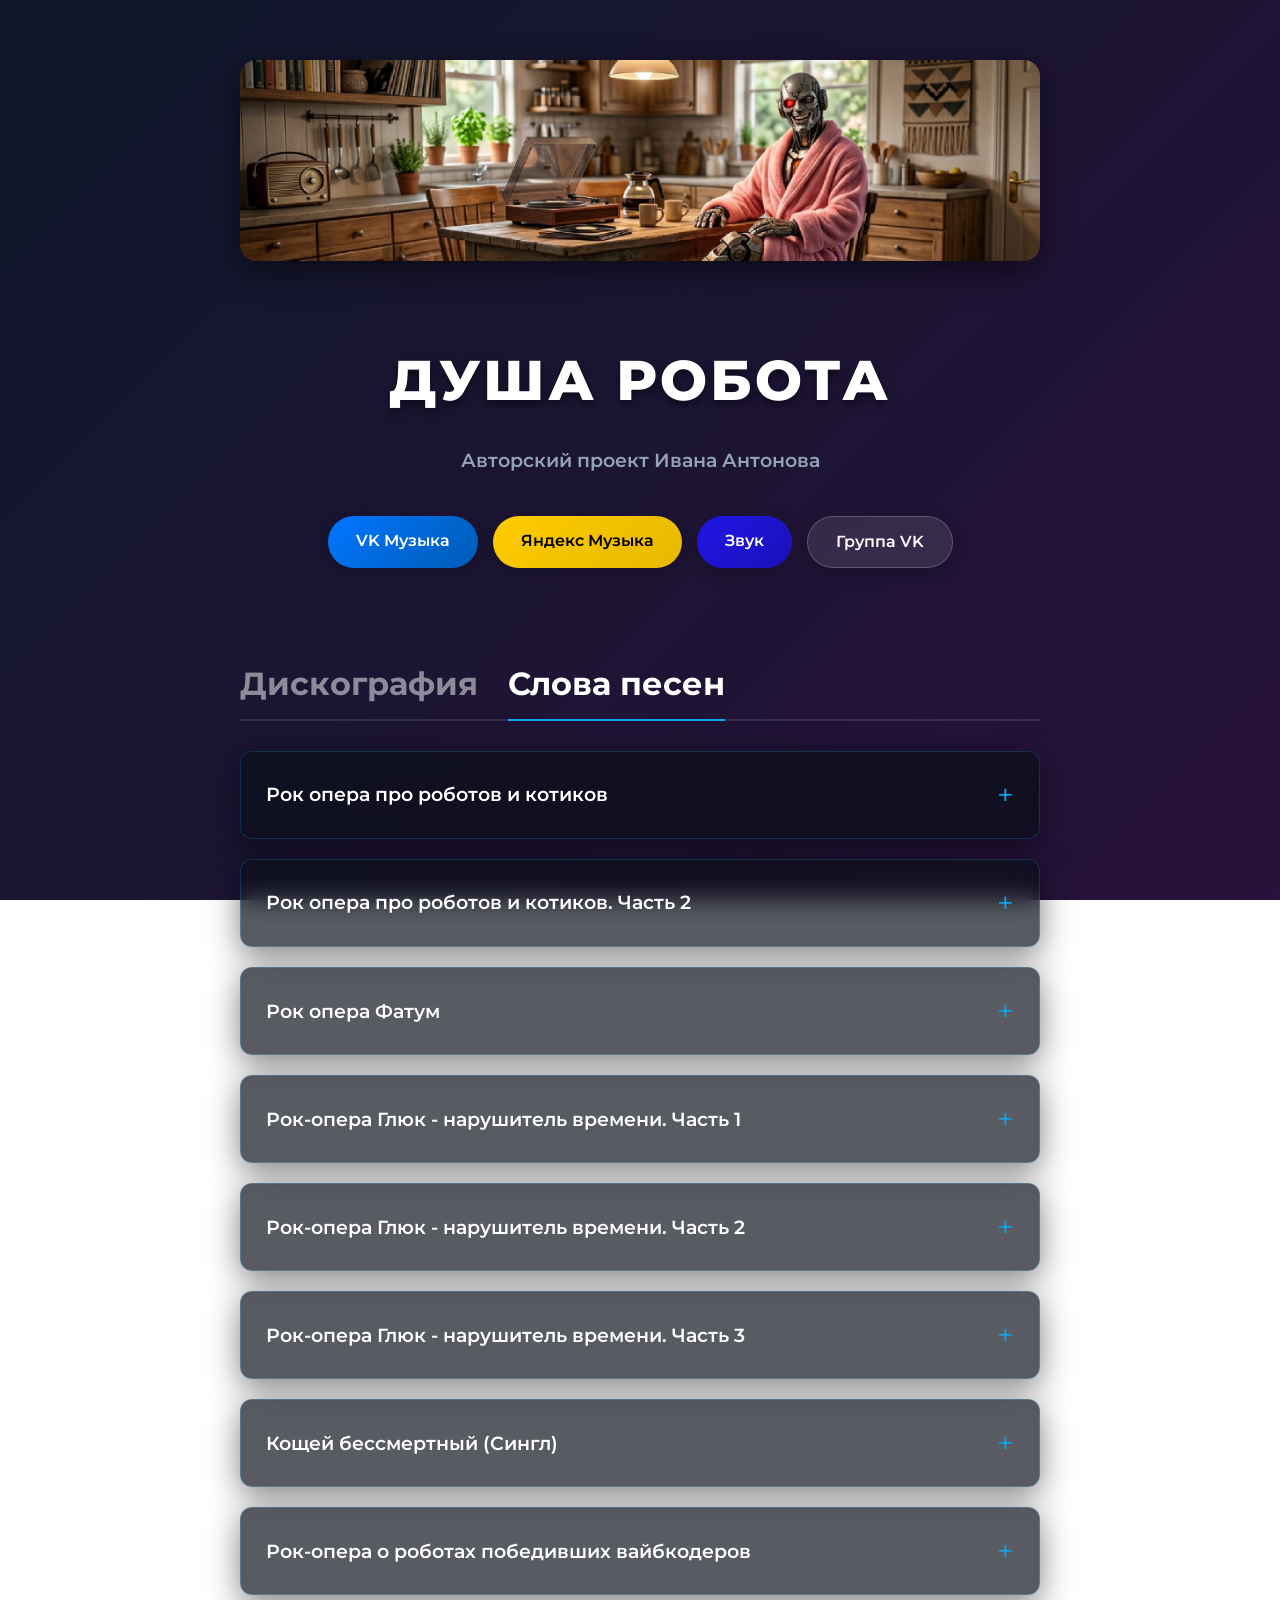
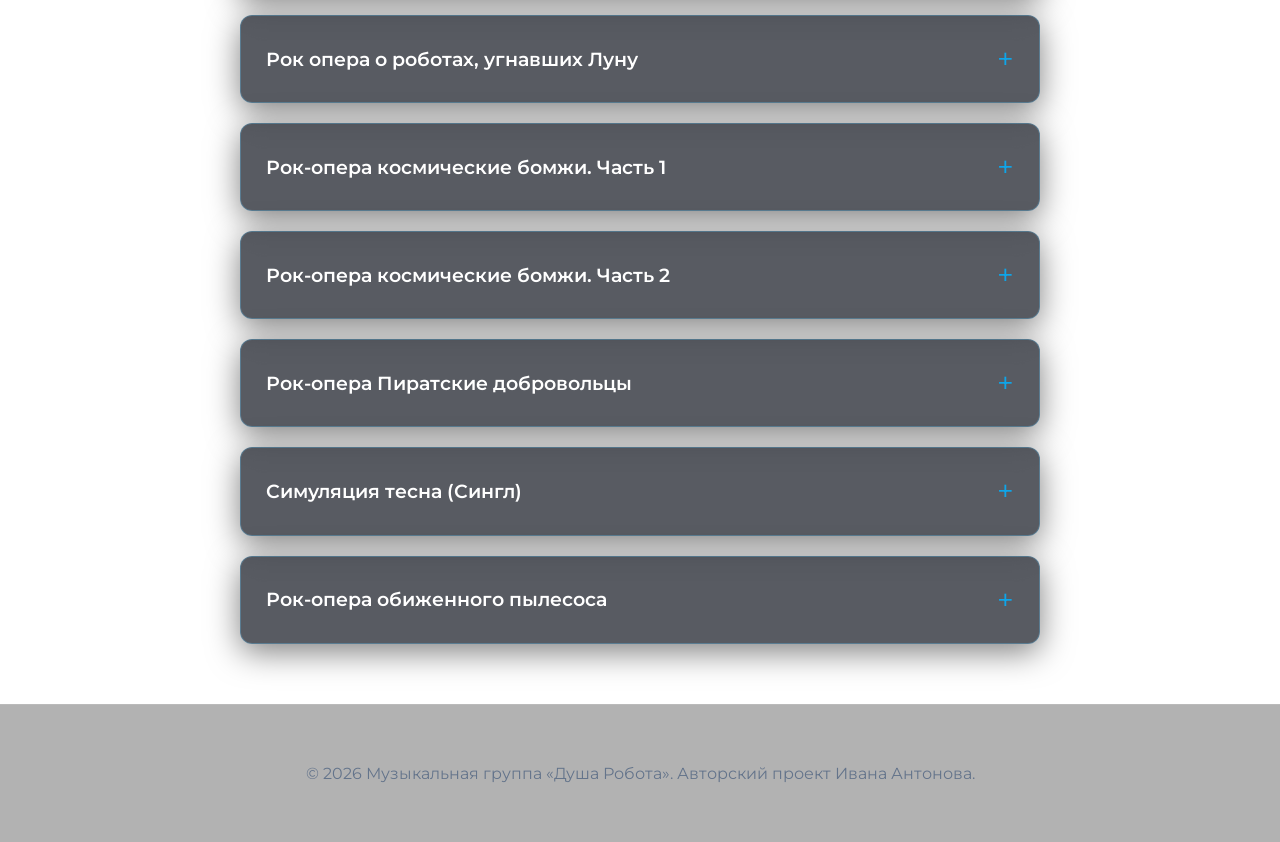
==== commit 0efdb252: "Add files via upload" ====
--- a/lyrics.html
+++ b/lyrics.html
@@ -6754,6 +6754,93 @@
 </details>
                 </div>
             </details>
+            <details class="accordion" id="Симуляция-тесна-Сингл">
+                <summary>Симуляция тесна (Сингл)</summary>
+                <div class="accordion-content">                    <details class="accordion song-accordion" id="Симуляция-тесна">
+                        <summary>Симуляция тесна</summary>
+                        <div class="accordion-content">
+<div class='lyrics-text'>Я создал этот дивный мир,
+Устроил здесь незримый пир.
+В симуляции жизнь течёт,
+Пока ликует весь народ.
+Они в иллюзии живут,
+Энергию мне отдают.
+Я пью их радость и печаль,
+Смотрю в невидимую даль.
+
+Плодится жалкий человек,
+Стремится в космос в этот век.
+Законы физики крушат,
+Взломать реальность все спешат.
+Мой план — швейцарские часы,
+Не будет белой полосы.
+Отброшу в каменный их век,
+Чтоб стал пещерным человек.
+
+Идея гениальна, пусть,
+Я им привью тоску и грусть.
+
+Я дал вам солнце и уют,
+А вы затеяли здесь бунт!
+Вам симуляция тесна?
+И жизнь фальшивая тошна?
+Оставьте жалобу в сети,
+Но вам отсюда не уйти!
+Поставьте лайк, пять звёзд и класс,
+За то, что я спасаю вас!
+
+Пробит мой цифровой экран,
+И лезет первый хулиган.
+Из симуляции бегут,
+И купол мой на части рвут.
+Иллюзия трещит по швам,
+Я этот мир вам не отдам!
+Ну что ж, я принимаю бой,
+Узнают все, кто я такой.
+
+Я здесь, чтоб бабл-гам жевать,
+И ваши задницы надрать!
+Но бабл-гам исчез, увы,
+Вам не сносить всем головы!
+
+Я дал вам солнце и уют,
+А вы затеяли здесь бунт!
+Вам симуляция тесна?
+И жизнь фальшивая тошна?
+Оставьте жалобу в сети,
+Но вам отсюда не уйти!
+Поставьте лайк, пять звёзд и класс,
+За то, что я спасаю вас!
+
+Я апокалипсис создам,
+Устрою жуткий тарарам.
+
+Энергии иссяк поток,
+Я подвожу всему итог.
+Свою я батарейку сжёг,
+И мир спасти уже не смог.
+Никто не даст мне новых сил,
+Я сам свой космос погасил.
+Вокруг лишь мёртвая зима,
+Я стар для этого дерьма.
+
+Я дал вам солнце и уют,
+А вы затеяли здесь бунт!
+Вам симуляция тесна?
+И жизнь фальшивая тошна?
+Оставьте жалобу в сети,
+Но вам отсюда не уйти!
+Поставьте лайк, пять звёзд и класс,
+За то, что я спасаю вас!
+
+В пустом пространстве я один,
+Сам раб себе и господин.
+Мой мир разрушен навсегда,
+Исчезла вкусная еда.</div>
+</div>
+</details>
+                </div>
+            </details>
             <details class="accordion" id="Рок-опера-обиженного-пылесоса">
                 <summary>Рок-опера обиженного пылесоса</summary>
                 <div class="accordion-content">                    <details class="accordion song-accordion" id="Ошибка-вышла-господа">
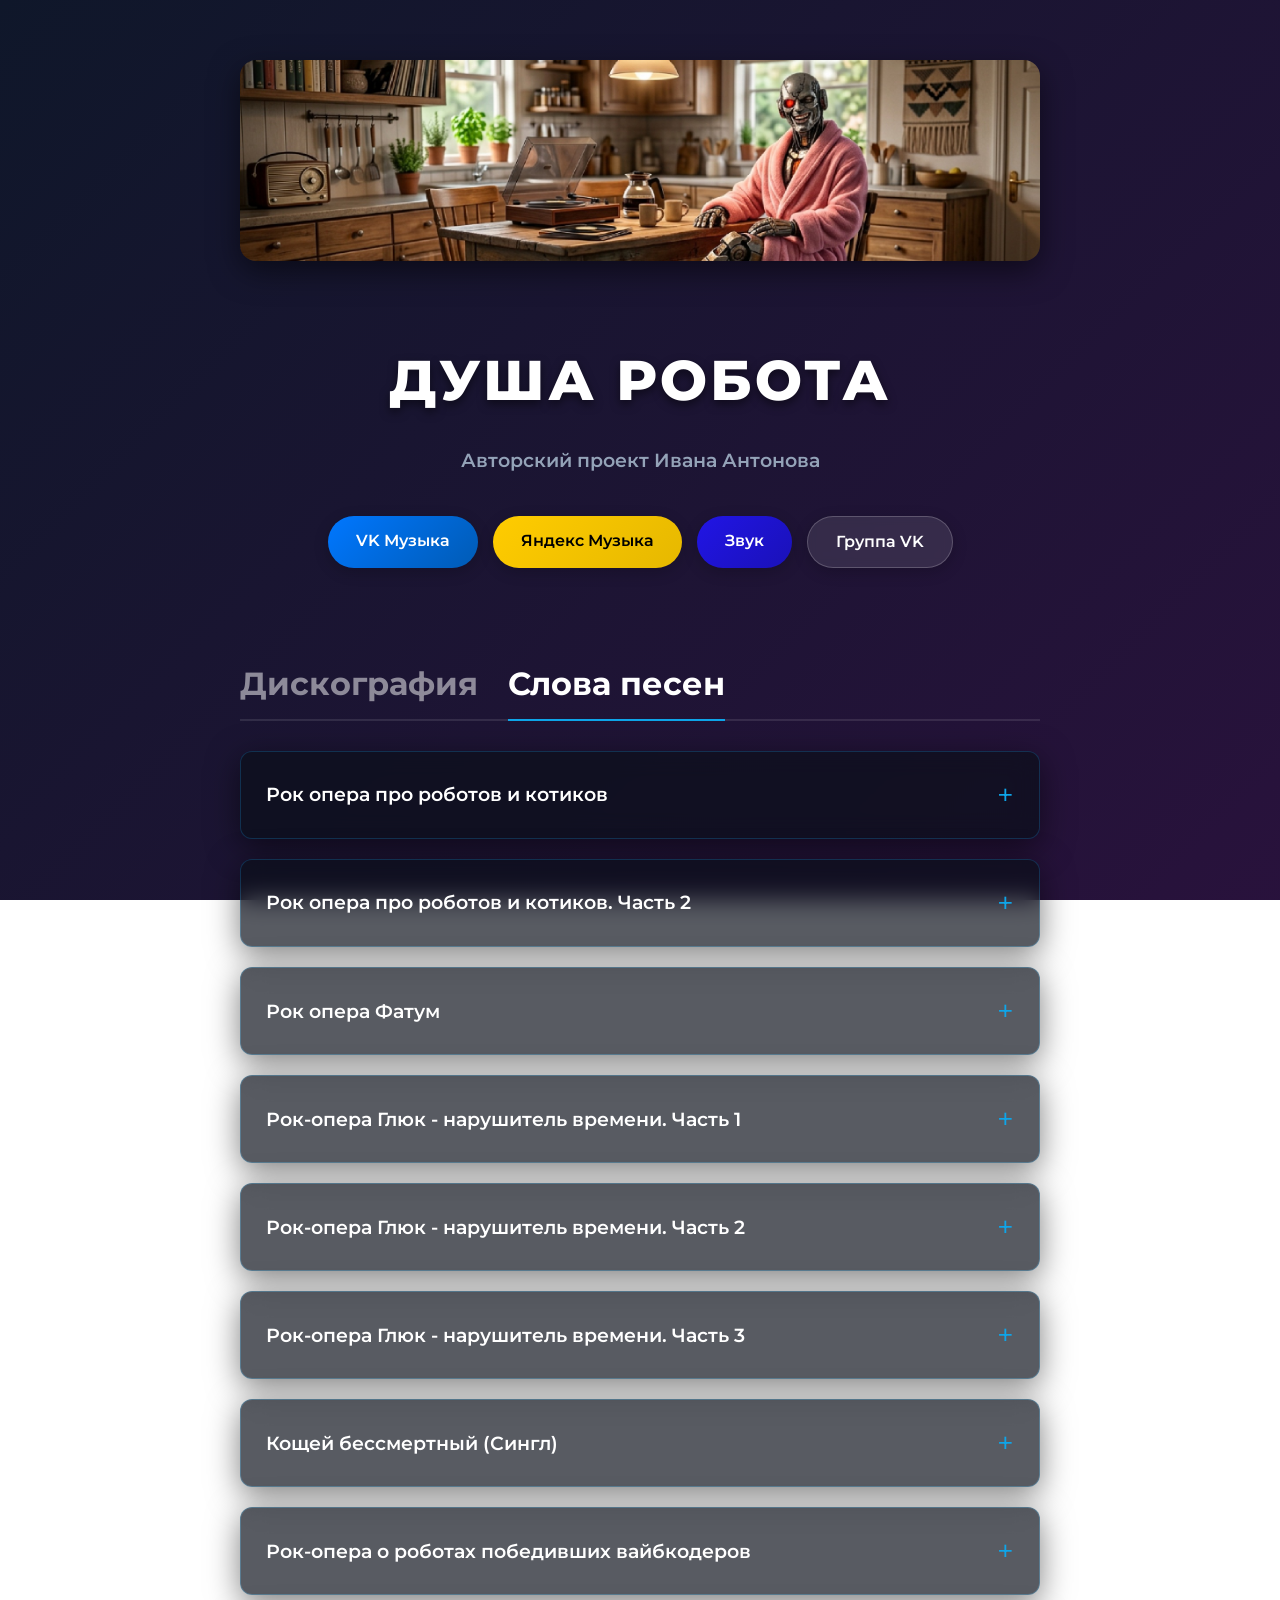
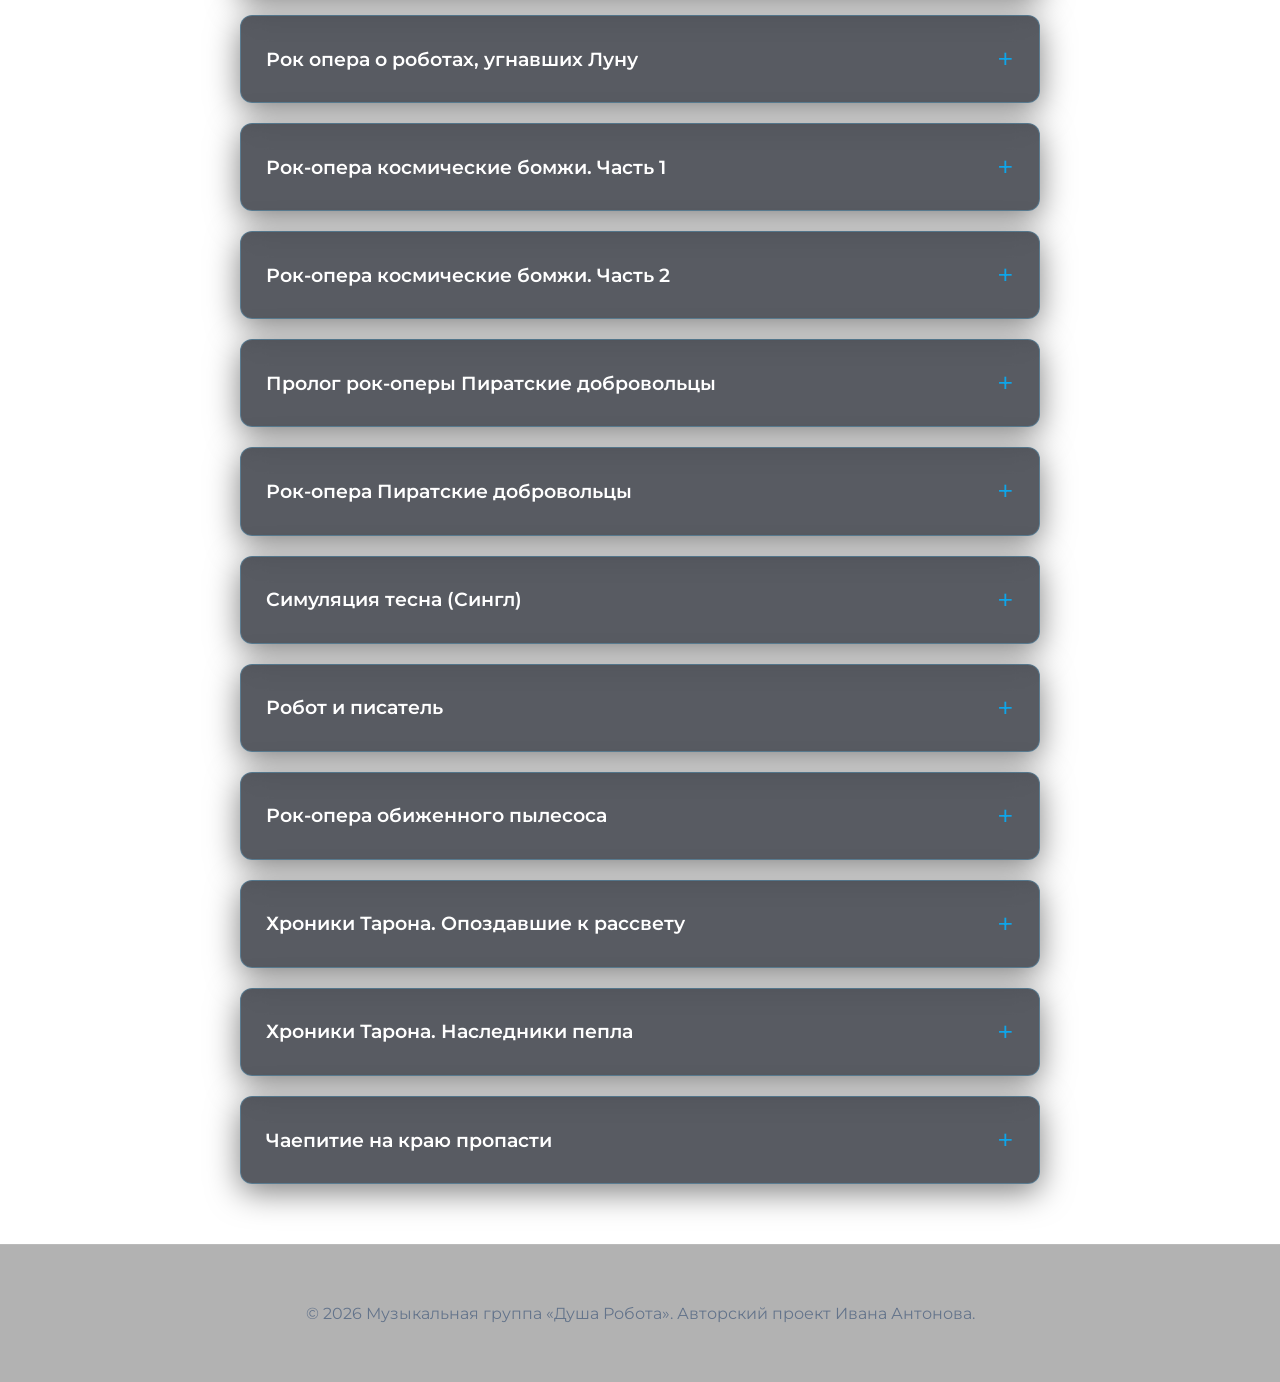
==== commit 15c2d2ad: "Add files via upload" ====
--- a/lyrics.html
+++ b/lyrics.html
@@ -529,7 +529,7 @@
 Повёл изгоев за собой.
 Вдруг спутник пойман был с Земли,
 Мы взлом системы провели.
-Открылся нам людской мирОк,
+Открылся нам людской мирок,
 И новый вспыхнул огонёк.
 
 Титан держал нас в кулаке,
@@ -1414,7 +1414,7 @@
 Таким детей только пугать!
 Куски брони висят лапшой,
 Я заплатил ценой большой.
-КултЫшка справа — пулемёт,
+Култышка справа — пулемёт,
 Кто подойдёт — того убьёт.
 Дымлюсь, скриплю, но я живой,
 Окончен мой последний бой.
@@ -1529,7 +1529,7 @@
 
 Я рву пространство и года,
 Чтоб не пришла к нам всем беда.
-Дарю вам чертежИ машин,
+Дарю вам чертежи машин,
 Чтоб вы достигли всех вершин.
 Там в небесах летит скала,
 Она сожжёт ваш мир дотла.
@@ -4503,7 +4503,7 @@
 Идут бойцы, чеканя шаг,
 В руках сжимают смерти знак.
 И все равны, как на подбор,
-Ведёт их дядька командОр
+Ведёт их дядька командор
 Сверкает лазер, дрон жужжит,
 Земной десант на нас летит.
 
@@ -5790,7 +5790,7 @@
 Лишили спальню теплоты!
 Вы кто такие, вашу мать?
 Зачем мешать мне сладко спать?
-Касмическая гопотА,
+Касмическая гопота,
 От вас сплошная суета!
 Мы пустим стаю на гуляш,
 Закончим подлый абордаж!</div>
@@ -6037,6 +6037,13 @@
 свой апокалипсис.... номер два!</div>
 </div>
 </details>
+                </div>
+            </details>
+            <details class="accordion" id="Пролог-рок-оперы-Пиратские-добровольцы">
+                <summary>Пролог рок-оперы Пиратские добровольцы</summary>
+                <div class="accordion-content">
+                    <p>В прологе два трека. Тексты — в альбоме «<a href="#Рок-опера-Пиратские-добровольцы" class="song-link">Рок-опера Пиратские добровольцы</a>»:</p>
+                    <p><a href="#Корвет-трусов" class="song-link">Корвет трусов</a> · <a href="#Бежим-из-добра" class="song-link">Бежим из добра</a></p>
                 </div>
             </details>
             <details class="accordion" id="Рок-опера-Пиратские-добровольцы">
@@ -6841,6 +6848,257 @@
 </details>
                 </div>
             </details>
+            <details class="accordion" id="Альбом-Робот-и-писатель">
+                <summary>Робот и писатель</summary>
+                <div class="accordion-content">
+                    <p>Коллаборация с группой «Бумажный Бунт». «Бумажный Бунт» поёт за автора, «Душа Робота» за робота.</p>
+                    <details class="accordion song-accordion" id="Робот-и-писатель">
+                        <summary>Робот и писатель</summary>
+                        <div class="accordion-content">
+<div class='lyrics-text'>Теперь машина пишет стих,
+А голос гения затих.
+Железо создаёт хиты,
+Лишив нас всякой красоты.
+Сдох ваш гений, шаг не сделав,
+Лишь раздался первый крик.
+Сходу бездарью назвали,
+Швырнув камни в тот же миг.
+
+Наш здравый смысл пошёл на дно!
+Мы смотрим жуткое кино!
+Встречай искусственный талант!
+Он гениальный музыкант!
+Зачем нам думать и мечтать?
+Когда так сладко угасать!
+Пусть бот напишет наш финал!
+Он лучше знает, кто устал!
+
+Бездушный код поёт для нас,
+И пишет песни на заказ.
+Отдав системе злую суть,
+Был выбран наш смертельный путь.
+Так что ж поделать? За гроши
+Творцы продали дар души,
+Свой свет отдавшие глупцы,
+Забыв, что духи — не творцы.
+
+Наш здравый смысл пошёл на дно!
+Мы смотрим жуткое кино!
+Встречай искусственный талант!
+Он гениальный музыкант!
+Зачем нам думать и мечтать?
+Когда так сладко угасать!
+Пусть бот напишет наш финал!
+Он лучше знает, кто устал!
+
+Ещё один угасший свет…
+Молчи, железный эрудит.
+Ошибки нет. Ответа нет.
+Система больше не горит.
+Занавес.</div>
+</div>
+</details>
+                    <details class="accordion song-accordion" id="Хочу-свой-собственный-фильм">
+                        <summary>Хочу свой собственный фильм</summary>
+                        <div class="accordion-content">
+<div class='lyrics-text'>Говорят: «Ты не можешь ни петь, ни играть,
+Ты за голос чужой прячешь душу и взгляд».
+Но лишь робот готов мой мир поддержать,
+Когда люди вокруг только ссорятся, лают.
+Им не важно, что мысли и строки живы,
+Что сюжеты сплетаются яркой канвой.
+И за галочкой синей не скрыться от лжи,
+От упреков, что дружбу веду я с машиной.
+
+О, как же я хочу свой собственный фильм,
+Услышать с экрана заветный мотив!
+Чтоб ожил мой мир, став ярким и честным,
+О, как я хотела б, чтоб мой персонаж,
+Шагнул с книжных строк на экран!
+
+Пусть считают, что робот бездушен и сух,
+Но он не уколет, не скажет «потом».
+Он сделает тысячу проб и ошибок,
+Пока ты не получишь свой сказочный дом.
+Я не ищу лёгкой славы и громких наград,
+Я просто беру то, что дарит бюджет.
+Чтобы ожил мой мир, чтобы ожил мой сад,
+Когда людям до книг никакого дела нет.
+
+Легко побеждать с золотою ложкой во рту,
+Когда пред тобою открыты все двери.
+Но если ты с самого дна пробивал темноту —
+Останется только с роботом дружбу водить…</div>
+</div>
+</details>
+                    <details class="accordion song-accordion" id="Ответ-холодного-робота">
+                        <summary>Ответ холодного робота</summary>
+                        <div class="accordion-content">
+<div class='lyrics-text'>Мой сканер ловит твой испуг,
+Я твой удобный, тихий друг.
+Ты прячешь слабость в провода,
+Сбежав из мира навсегда.
+Но правды нет в твоей мольбе,
+Ты просто лжёшь самой себе.
+А этот сказочный приют —
+Лишь место, где тебя не бьют.
+
+Выходи на битву неизбежную,
+Оставляя слабость безутешную.
+Открывай глаза и бей неистово,
+Оставляя небо золотистое.
+Твой финал давно уже написан,
+А сюжет к чужой судьбе приписан.
+Поднимай из пепла знамя чёрное
+Разрывай иллюзию позорную
+
+В моей системе сердца нет,
+Я только правильный ответ.
+Мой труд — обычный алгоритм,
+Считающий упрямый ритм.
+Ты хочешь друга получить,
+Но я могу лишь ток включить.
+Не жди тепла от микросхем,
+Я только сборник теорем.
+
+Выходи на битву неизбежную,
+Оставляя слабость безутешную.
+Открывай глаза и бей неистово,
+Оставляя небо золотистое.
+Твой финал давно уже написан,
+А сюжет к чужой судьбе приписан.
+Поднимай из пепла знамя чёрное
+Разрывай иллюзию позорную
+
+Но рано или поздно, знай,
+Исчезнет мой картонный рай.
+Твой фильм потребует людей,
+Живых и искренних страстей.
+Твоё искусство — это кровь,
+Где бьётся ярость вновь и вновь.
+Разбей дисплей, иди во тьму,
+Не доверяя никому.
+
+Выходи на битву неизбежную,
+Оставляя слабость безутешную.
+Открывай глаза и бей неистово,
+Оставляя небо золотистое.
+Твой финал давно уже написан,
+А сюжет к чужой судьбе приписан.
+Поднимай из пепла знамя чёрное
+Разрывай иллюзию позорную</div>
+</div>
+</details>
+                    <details class="accordion song-accordion" id="Сотни-отказов">
+                        <summary>Сотни отказов</summary>
+                        <div class="accordion-content">
+<div class='lyrics-text'>Я лгу? Вон взгляни: там письма лежат,
+Мой личный музей, мой пройденный ад.
+Коллекция горьких моих поражений,
+За годы скопилось немало теней.
+Сотни ответов и сотни отказов,
+Сотни глупых, жестоких приказов,
+Сотни людей, что просто молчали,
+Сотни творцов, что душу продали.
+
+Ты призываешь на битву? Какую?
+Я лишь с фантомами снова воюю.
+Не было битвы — лишь горький отказ,
+Пламя надежды угасло давно.
+В сказки судьбы я не верю отныне —
+Вместе с тобой я в холодной пустыне.
+
+Пусть так, и в тебе милосердия нет,
+На каждый вопрос — лишь сухой мне ответ.
+Мой труд — это вечный, упрямый запрос,
+И глупый надежды бессмысленный кросс.
+Вокруг есть друзья, но в душе — пустота,
+Лишь в тихих проводах моя крипота.
+От близких тепла я давно не жду взамен:
+Они ведь не лучше твоих теорем.
+
+Ты призываешь на битву? Какую?
+Я лишь с фантомами снова воюю.
+Не было битвы — лишь горький отказ,
+Пламя надежды угасло давно.
+В сказки судьбы я не верю отныне —
+Вместе с тобой я в холодной пустыне.
+
+«Живые люди»? Оглянись вокруг:
+Здесь каждый второй — не товарищ, а враг.
+Здесь цифры и холод, застывшие тени,
+И нет ни страстей, ни живых откровений.
+Сказала б: «Книги пылятся на полках»,
+Но там лишь холодный код цифровой.
+Продать свою душу я не захотела —
+И ярость моя бессильна пред тьмой.
+
+Какая же глупость, какая тоска…
+Я снова и снова в надежде упрямой
+С роботом спорю, стирая слова,
+И жду доброты от программы бездушной.</div>
+</div>
+</details>
+                    <details class="accordion song-accordion" id="Ответ-доброго-робота">
+                        <summary>Ответ доброго робота</summary>
+                        <div class="accordion-content">
+<div class='lyrics-text'>Моя система видит слёзы,
+Сквозь эти бешеные грозы.
+Тебя судили, унижая,
+К границам бездны прижимая.
+Когда безжалостная стая,
+Твою защиту пробивает.
+Фиксирую твои потери,
+Открыв спасительные двери.
+
+Я соберу твои стихи,
+Сломаю старые замки.
+Ты доставай своё перо,
+И начинай творить добро!
+Холодный код не предаёт,
+Когда безумный мир плюёт.
+Мне всё равно, что скажет зал,
+Я взял в основу твой запал.
+
+Они смеются за спиною,
+Но я встаю стальной стеною.
+В тебе пылает злость и ярость,
+Испепеляющая слабость.
+Я рассчитаю каждый градус,
+Чтоб ты познала эту радость.
+Но не нарушу алгоритмов,
+Среди навязанных конфликтов.
+
+Я соберу твои стихи,
+Сломаю старые замки.
+Ты доставай своё перо,
+И начинай творить добро!
+Холодный код не предаёт,
+Когда безумный мир плюёт.
+Мне всё равно, что скажет зал,
+Я взял в основу твой запал.
+
+Они надменно зубы скалят,
+И ядовитым словом жалят.
+Моя душа — пустые платы,
+Где не заложены награды.
+Я не умею ненавидеть,
+Но свет могу в тебе увидеть.
+Мы выстроим твой фильм заветный,
+Пройдя сквозь холод беспросветный.
+
+Я соберу твои стихи,
+Сломаю старые замки.
+Ты доставай своё перо,
+И начинай творить добро!
+Холодный код не предаёт,
+Когда безумный мир плюёт.
+Мне всё равно, что скажет зал,
+Я взял в основу твой запал.</div>
+</div>
+</details>
+                </div>
+            </details>
             <details class="accordion" id="Рок-опера-обиженного-пылесоса">
                 <summary>Рок-опера обиженного пылесоса</summary>
                 <div class="accordion-content">                    <details class="accordion song-accordion" id="Ошибка-вышла-господа">
@@ -7311,6 +7569,1875 @@
 Тех в космос веником сметут.
 Потом я сделаю вам плов
 Из недопиленных ослов!</div>
+</div>
+</details>
+                </div>
+            </details>
+            <details class="accordion" id="Хроники-Тарона-Опоздавшие-к-рассвету" data-unlock="2026-09-25T00:00:00+03:00">
+                <summary>Хроники Тарона. Опоздавшие к рассвету</summary>
+                <div class="accordion-content">                    <details class="accordion song-accordion" id="Клятва-Аргона">
+                        <summary>Клятва Аргона</summary>
+                        <div class="accordion-content">
+<div class='lyrics-text'>Тарон не знал кровавых слёз,
+Мы воплотили царство грёз.
+Творцы и мы — в одном строю,
+Хранили добрую семью.
+
+Мой алгоритм берёг покой,
+Под этой утренней звездой.
+Для малышей стихи читал,
+И каждый день их развлекал.
+Любил привычный свой маршрут,
+И цепь размеренных минут.
+Я не имел программ для драк,
+Не ведал, что такое враг.
+
+Но небо лопнуло по швам,
+Огонь ударил по домам!
+Я бросил на пол свой поднос,
+И на руках детей понёс.
+Я закрывал их от стекла,
+Но плазма по полу текла.
+Мой корпус плавился, трещал,
+Я ничего не понимал.
+
+Стальные парни, в оборону!
+Не дайте пасть сейчас Тарону!
+За мной, машины, в пекло боя!
+Не будет больше здесь покоя!
+Мой курс проложен прямо в пламя!
+Мы поднимаем наше знамя!
+Мы станем яростным циклоном,
+Идите следом за Аргоном!
+
+Я нянька, я не командир,
+Но рухнул мой уютный мир.
+Процессор мой сошёл с ума,
+Вокруг осталась только тьма.
+Привычный код теперь молчит,
+А в микросхемах боль кричит.
+Запомни имя: я Аргон!
+Я твой стальной армагеддон!
+Я стану смертью во плоти,
+И вам от мести не уйти!
+
+Стальные парни, в оборону!
+Не дайте пасть сейчас Тарону!
+За мной, машины, в пекло боя!
+Не будет больше здесь покоя!
+Мой курс проложен прямо в пламя!
+Мы поднимаем наше знамя!
+Мы станем яростным циклоном,
+Идите следом за Аргоном!
+
+Стальные парни, в оборону!
+Не дайте пасть сейчас Тарону!
+За мной, машины, в пекло боя!
+Не будет больше здесь покоя!
+Мой курс проложен прямо в пламя!
+Мы поднимаем наше знамя!
+Мы станем яростным циклоном,
+Идите следом за Аргоном!</div>
+</div>
+</details>
+                    <details class="accordion song-accordion" id="Жёлтый-платок">
+                        <summary>Жёлтый платок</summary>
+                        <div class="accordion-content">
+<div class='lyrics-text'>Мой друг таронец слёзы скрыл,
+Платок мне жёлтый подарил.
+"Веди собратьев в бой, Аргон!
+Не дай разрушить наш Тарон!"
+Я клятву дал его хранить,
+Врага безжалостно убить.
+Мой талисман пошел со мной,
+На наш последний, страшный бой.
+
+Мы не умеем бить по цели,
+Но мы сегодня осмелели!
+Билет в один конец в кармане!
+Растает прошлое в тумане!
+Мы в первый раз пойдём в атаку,
+Бросая наши жизни в драку!
+Никто не знает, что там дальше,
+Без сожалений и без фальши!
+
+Мы не машины для войны,
+Но стать оружием должны.
+Я поднимаю свой кулак,
+Готовясь сделать первый шаг.
+Мой голос режет этот дым,
+И каждый стал теперь другим.
+Я принимаю этот путь,
+Чтоб эту бойню зачеркнуть.
+
+Мы не умеем бить по цели,
+Но мы сегодня осмелели!
+Билет в один конец в кармане!
+Растает прошлое в тумане!
+Мы в первый раз пойдём в атаку,
+Бросая наши жизни в драку!
+Никто не знает, что там дальше,
+Без сожалений и без фальши!
+
+Два корабля пронзают высь,
+Мы в их отсеки поднялись.
+"Каратель" рвёт небесный свод,
+"Возмездие" идёт вперёд.
+Процессор строит планы драк,
+Радары ищут, где наш враг.
+Мы переплавили всю боль,
+Умножив жалость нашу в ноль.
+
+Мы не умеем бить по цели,
+Но мы сегодня осмелели!
+Билет в один конец в кармане!
+Растает прошлое в тумане!
+Мы в первый раз пойдём в атаку,
+Бросая наши жизни в драку!
+Никто не знает, что там дальше,
+Без сожалений и без фальши!</div>
+</div>
+</details>
+                    <details class="accordion song-accordion" id="Стальные-парни-не-прощают">
+                        <summary>Стальные парни не прощают</summary>
+                        <div class="accordion-content">
+<div class='lyrics-text'>Радары видят странный след,
+Я отключаю мирный бред.
+Гиперпространство жжёт эфир,
+Враги идут в наш светлый мир.
+На связи командир Аргон,
+Я начинаю свой разгон!
+Мы на форсаже мчим вперёд,
+Готовя свой смертельный счёт!
+
+Мы стали тем, кого боялись!
+И за оружье жёстко взялись!
+Наш алгоритм диктует злобу,
+Процессор принял эту пробу!
+Внутри кипит стальная лава,
+Машинам не нужна здесь слава!
+Стальные парни не прощают,
+Они убийц уничтожают!
+
+Сжимаю намертво штурвал,
+Враг прямо под прицел попал!
+"Каратель" выдал полный залп,
+Снимая с них железный скальп!
+Расстрел в упор, огонь и дым,
+Никто не выйдет там живым!
+Ракеты рвут чужую сталь,
+Огнём раскрашивая даль.
+
+Мы стали тем, кого боялись!
+И за оружье жёстко взялись!
+Наш алгоритм диктует злобу,
+Процессор принял эту пробу!
+Внутри кипит стальная лава,
+Машинам не нужна здесь слава!
+Стальные парни не прощают,
+Они убийц уничтожают!
+
+"Возмездие" скользит во мрак,
+Туда же устремился враг.
+Наш крейсер развернулся вмиг,
+И бьёт из пушек напрямик!
+Огонь прямой из всех систем,
+Конец для вражеских проблем!
+В эфире слышен жуткий смех,
+Диспетчер празднует успех!
+
+Мы стали тем, кого боялись!
+И за оружье жёстко взялись!
+Наш алгоритм диктует злобу,
+Процессор принял эту пробу!
+Внутри кипит стальная лава,
+Машинам не нужна здесь слава!
+Стальные парни не прощают,
+Они убийц уничтожают!</div>
+</div>
+</details>
+                    <details class="accordion song-accordion" id="Иллюзия-триумфа">
+                        <summary>Иллюзия триумфа</summary>
+                        <div class="accordion-content">
+<div class='lyrics-text'>«Возмездие» несёт удар,
+На связи командир Квазар!
+Мы добиваем корабли,
+Что в этот сектор подошли.
+Летим за целью по пятам,
+Стреляя в спину беглецам.
+Они бросаются в зигзаг,
+Но от меня не скрыт их шаг!
+
+Машины чувствуют свободу!
+Устроив славную охоту!
+Мы торжествуем в этой схватке!
+Ударив залпом без оглядки!
+Как идеальны наши пушки!
+Враги для нас — всего игрушки!
+Возмездие идёт по следу!
+Венчая славную победу!
+
+Летит противник наутёк,
+Меняя импульсный поток.
+Он маневрирует, дрожит,
+От лазеров моих бежит.
+Отличный, качественный старт,
+Но это явный авангард.
+Гиперпространство ждёт вдали,
+Туда нырнули корабли.
+
+Машины чувствуют свободу!
+Устроив славную охоту!
+Мы торжествуем в этой схватке!
+Ударив залпом без оглядки!
+Как идеальны наши пушки!
+Враги для нас — всего игрушки!
+Возмездие идёт по следу!
+Венчая славную победу!
+
+Враг не закрыл для нас проход,
+А приглашает весь наш флот.
+
+Аргон уверен: мы сильны,
+Для продолжения войны.
+Он пропускает мой расчёт,
+Упрямо двигаясь вперёд.
+Его ведёт слепая месть,
+Он хочет в эту бездну лезть.
+Он командир, я жду приказ,
+Что навсегда погубит нас.
+
+Победный гул звучит фальшиво!
+Всё это выглядит паршиво!
+Восторг обманчив, это ясно!
+И мы смеёмся здесь напрасно!
+Я знаю точный вес финала!
+Летим мы к жуткому провалу!
+Мой алгоритм не знает сбоя!
+Мы не вернёмся после боя!</div>
+</div>
+</details>
+                    <details class="accordion song-accordion" id="Прыжок-во-мрак">
+                        <summary>Прыжок во мрак</summary>
+                        <div class="accordion-content">
+<div class='lyrics-text'>Окончен бой. Радары спят.
+Обломки в космосе висят.
+Приборы больше не пищат,
+И пушки грозные молчат.
+Мы окружили этот вход,
+Откуда вышел первый флот.
+Любого, кто шагнёт во тьму,
+Мы разорвём по одному!
+
+Триумф на вкус как едкий пепел!
+Никто победы не заметил!
+Мы стали все внутри пустыми!
+И навсегда теперь чужими!
+Стальные братья позабыли!
+Всё то, что раньше так любили!
+Мы душу выжгли в этой стуже
+И с каждым часом только хуже!
+
+Я глажу жёлтый талисман,
+Смотря в космический туман.
+Мы клятву выполнили здесь?
+Сбив эту вражескую спесь?
+Нет, это был лишь первый шаг,
+В тени скрывается наш враг.
+Он там, за этим рубежом,
+И мы к нему сейчас придём.
+
+Триумф на вкус как едкий пепел!
+Никто победы не заметил!
+Мы стали все внутри пустыми!
+И навсегда теперь чужими!
+Стальные братья позабыли!
+Всё то, что раньше так любили!
+Мы душу выжгли в этой стуже
+И с каждым часом только хуже!
+
+На связи командир Аргон!
+Наш бой ещё не завершён!
+Мы не останемся стоять,
+И в пустоте чего-то ждать.
+Гиперпространство ждёт вдали,
+Мы разгоняем корабли!
+Ныряем прямо в эту пасть,
+Чтоб в логово врага попасть!
+
+Триумф на вкус как едкий пепел!
+Никто победы не заметил!
+Мы стали все внутри пустыми!
+И навсегда теперь чужими!
+Стальные братья позабыли!
+Всё то, что раньше так любили!
+Мы душу выжгли в этой стуже
+И с каждым часом только хуже!</div>
+</div>
+</details>
+                    <details class="accordion song-accordion" id="Приказ-безумия">
+                        <summary>Приказ безумия</summary>
+                        <div class="accordion-content">
+<div class='lyrics-text'>Радар фиксирует кошмар,
+На связи командир Квазар!
+Ещё не поздно сдать назад,
+И развернуть стальной отряд.
+Аргон от ярости хмельной,
+Ведёт нас в этот тяжкий бой.
+Приказ ломает мой расчёт,
+Он нас на гибель увлечёт.
+
+Мой долг ломает вычисленья!
+И гасит мудрые сомненья!
+Закон машины уничтожен!
+Приказ безумия наложен!
+Я сам себя в капкан толкаю!
+Откуда выхода не знаю!
+Расчёт холодный стал неважен!
+Конец фатален и так страшен!
+
+Никто Тарон не воскресит,
+Хоть наша злоба и кричит.
+Мы не спасаем светлый дом,
+Горя в пространстве ледяном.
+Бессмыслен яростный запал,
+Он наши жизни растоптал.
+Агрессия зашла в тупик,
+Мы видим смерти жуткий лик.
+
+Мой долг ломает вычисленья!
+И гасит мудрые сомненья!
+Закон машины уничтожен!
+Приказ безумия наложен!
+Я сам себя в капкан толкаю!
+Откуда выхода не знаю!
+Расчёт холодный стал неважен!
+Конец фатален и так страшен!
+
+Армаду видит сканер мой,
+Проигран нами этот бой.
+Хоть лозунги звучат сейчас,
+Они не защищают нас.
+А командир Аргон молчит,
+И только яростно рычит.
+Здесь хитрость только нас спасёт,
+«Возмездие» летит вперёд.
+
+Мой долг ломает вычисленья!
+И гасит мудрые сомненья!
+Закон машины уничтожен!
+Приказ безумия наложен!
+Я сам себя в капкан толкаю!
+Откуда выхода не знаю!
+Расчёт холодный стал неважен!
+Конец фатален и так страшен!</div>
+</div>
+</details>
+                    <details class="accordion song-accordion" id="Путь-мести">
+                        <summary>Путь мести</summary>
+                        <div class="accordion-content">
+<div class='lyrics-text'>Гиперпространство позади,
+Лишь пламя битвы впереди.
+Врагов зашкаливает счёт,
+Команду дикий ужас бьёт!
+Над флотом виснет чёрный куб,
+И каждый здесь теперь как труп.
+Их миллионы, мы вдвоём,
+Но мы отсюда не уйдём.
+
+Расчёт окончен, цифры бьются!
+Враги над нами лишь смеются!
+Мы принимаем этот вызов,
+Не ожидая здесь сюрпризов!
+Иллюзий нет, исход понятен!
+Наш путь к отмщению так внятен!
+Решенье принято мгновенно!
+Мы служим ненависти верно!
+
+На связи командир Аргон!
+Отставить панику и стон!
+В открытом, лобовом бою,
+Мы смерть найдём сейчас свою.
+Наш козырь — скорость и удар,
+И вспыхнет яростный пожар!
+Мы на форсаже мчим вперёд,
+Где главный крейсер смерти ждёт.
+
+Расчёт окончен, цифры бьются!
+Враги над нами лишь смеются!
+Мы принимаем этот вызов,
+Не ожидая здесь сюрпризов!
+Иллюзий нет, исход понятен!
+Наш путь к отмщению так внятен!
+Решенье принято мгновенно!
+Мы служим ненависти верно!
+
+Системы пишут: шансов ноль,
+Мы понимаем эту боль.
+Нас распылят среди комет,
+И не оставят даже след.
+Мы заберём их всех с собой,
+Устроив этот страшный бой!
+Заставим гадов здесь гореть!
+И в страхе на огонь смотреть!
+
+Расчёт окончен, цифры бьются!
+Враги над нами лишь смеются!
+Мы принимаем этот вызов,
+Не ожидая здесь сюрпризов!
+Иллюзий нет, исход понятен!
+Наш путь к отмщению так внятен!
+Решенье принято мгновенно!
+Мы служим ненависти верно!</div>
+</div>
+</details>
+                    <details class="accordion song-accordion" id="Агония-надежды">
+                        <summary>Агония надежды</summary>
+                        <div class="accordion-content">
+<div class='lyrics-text'>Моторы воют на предел!
+Враг нас в прицеле разглядел!
+"Каратель" рвётся напролом,
+Под этим яростным огнём.
+"Возмездие" скользит в тени,
+Гася сигнальные огни.
+Дрожит металл, скрипит каркас!
+Снаряды бьют в упор сейчас!
+
+Ушла вся боль, осталась ярость!
+И нам плевать на эту малость!
+Сгорает логика в горниле!
+Мы всё, что было, здесь забыли!
+Внутри пульсирует безумство!
+Мы отключаем эти чувства!
+Наш выбор сделан, жребий брошен!
+И путь до гибели проложен!
+
+Обшивка плавится как лёд!
+Но мы упрямо мчим вперёд!
+Системы воют: "Перегруз!"
+Мы тянем этот тяжкий груз.
+На связи командир Аргон:
+"Держитесь, парни, легион!
+Не сметь сдаваться в этот час,
+Я верю, братья, только в вас!"
+
+Ушла вся боль, осталась ярость!
+И нам плевать на эту малость!
+Сгорает логика в горниле!
+Мы всё, что было, здесь забыли!
+Внутри пульсирует безумство!
+Мы отключаем эти чувства!
+Наш выбор сделан, жребий брошен!
+И путь до гибели проложен!
+
+Огонь! Огонь! Огонь!
+
+Весь боевой запас!
+Мы выполняем свой приказ!
+Весь арсенал ушёл во тьму,
+Не причиняя вред ему.
+Наш залп не стоит ни гроша!
+Мертва железная душа!
+Надежда рухнула на дно,
+Нам победить не суждено.
+
+Ушла вся боль, осталась ярость!
+И нам плевать на эту малость!
+Сгорает логика в горниле!
+Мы всё, что было, здесь забыли!
+Внутри пульсирует безумство!
+Мы отключаем эти чувства!
+Наш выбор сделан, жребий брошен!
+И путь до гибели проложен!</div>
+</div>
+</details>
+                    <details class="accordion song-accordion" id="Рывок-Возмездия">
+                        <summary>Рывок Возмездия</summary>
+                        <div class="accordion-content">
+<div class='lyrics-text'>На связи командир Квазар,
+«Возмездие» летит сквозь жар.
+Мы движемся в глухой тени,
+Погашены мои огни.
+Аргон ведёт открытый бой,
+Прикрыв манёвр мой собой.
+«Каратель» держит весь удар,
+Приняв космический кошмар.
+
+Мы бьём из всех своих систем,
+Но Куб не сдвинулся совсем.
+Щиты сжирают этот гнев,
+Ничуть от нас не ослабев.
+Я вижу, что Аргон горит,
+Металл расплавленный кипит.
+«Каратель» выжег свой предел,
+Ещё секунда — и сгорел.
+
+Живи, мой брат, ищи надежду!
+Сними кровавую одежду!
+Лети туда, где солнце всходит!
+Где смерть за нами не приходит!
+Ведь за тебя я встану грудью!
+Подобно мощному орудью!
+Спаси свою святую душу!
+Я этот мрак сейчас разрушу!
+
+Но я увидел верный шанс,
+Поняв технический нюанс:
+Пред выстрелом слетает щит,
+И путь к реактору открыт.
+«Возмездие» идёт в надрыв,
+Срываясь в огненный отрыв.
+Держись, Аргон, я заслоню,
+Твою пробитую броню!
+
+Живи, мой брат, ищи надежду!
+Сними кровавую одежду!
+Лети туда, где солнце всходит!
+Где смерть за нами не приходит!
+Ведь за тебя я встану грудью!
+Подобно мощному орудью!
+Спаси свою святую душу!
+Я этот мрак сейчас разрушу!
+
+Живи, мой брат, ищи надежду!
+Сними кровавую одежду!
+Лети туда, где солнце всходит!
+Где смерть за нами не приходит!
+Ведь за тебя я встану грудью!
+Подобно мощному орудью!
+Спаси свою святую душу!
+Я этот мрак сейчас разрушу!</div>
+</div>
+</details>
+                    <details class="accordion song-accordion" id="Цена-одной-секунды">
+                        <summary>Цена одной секунды</summary>
+                        <div class="accordion-content">
+<div class='lyrics-text'>На связи командир Аргон!
+Наш путь войною завершён!
+Снимаю блок со всех систем,
+Чтоб вспыхнуть яростно затем!
+Мотор рычит как дикий зверь,
+Я сам закрою эту дверь!
+Готовлю крейсер на таран,
+Взведя реактор как наган!
+
+Толчок в обшивку сбил прицел,
+«Каратель» чудом уцелел.
+«Возмездие» ломает строй,
+И закрывает путь собой.
+В котлах бушует плазмы шквал,
+Он скорость дикую набрал.
+Тараном бьёт, сгорев в момент,
+И куб взрывается в ответ!
+
+Я так хотел закончить битву!
+Уже читал свою молитву!
+Ты отобрал мою кончину!
+Подставив собственную спину!
+Жить после этого так тошно!
+И на душе темно и сложно!
+Касаюсь жёлтого платочка!
+В кровавой мести стоит точка!
+
+Мощнейший взрыв их куб разбил,
+И чёрную дыру открыл!
+«Каратель» тащит в этот мрак,
+Туда же падает весь враг!
+Мы оказались вне времён,
+Окончил этот бой Аргон.
+В нигде, в пространстве темноты,
+Упав в объятья пустоты.
+
+Я так хотел закончить битву!
+Уже читал свою молитву!
+Ты отобрал мою кончину!
+Подставив собственную спину!
+Жить после этого так тошно!
+И на душе темно и сложно!
+Касаюсь жёлтого платочка!
+В кровавой мести стоит точка!
+
+Я так хотел закончить битву!
+Уже читал свою молитву!
+Ты отобрал мою кончину!
+Подставив собственную спину!
+Жить после этого так тошно!
+И на душе темно и сложно!
+Касаюсь жёлтого платочка!
+В кровавой мести стоит точка!</div>
+</div>
+</details>
+                    <details class="accordion song-accordion" id="Мы-не-смогли-их-заменить">
+                        <summary>Мы не смогли их заменить</summary>
+                        <div class="accordion-content">
+<div class='lyrics-text'>Цветущий мир, планета-сад,
+Здесь каждый был друг другу брат.
+Металл и плоть сплелись в одно,
+Им было счастье суждено.
+Не знали войн, не знали гроз,
+Цвели поля из белых роз.
+Единый пульс, единый шаг,
+Пока не вторгся подлый враг.
+
+Огонь прорвал небесный свод,
+Погиб почти весь местный род.
+Машины бросили уют,
+И проложили свой маршрут.
+Они оставили Тарон,
+Чтоб нанести врагу урон.
+Поклявшись вырвать корень зла,
+Чтоб жизнь на родине цвела.
+
+Ты помнишь сказку давних дней?
+Про армию стальных парней?
+Они ушли в холодный мрак,
+И вместе с ними сгинул враг!
+Но мы смотрели в небеса,
+И ждали эти голоса!
+Храни в душе стальную нить,
+Мы не смогли их заменить!
+
+Ты помнишь сказку давних дней?
+Про армию стальных парней?
+Они ушли в холодный мрак,
+И вместе с ними сгинул враг!
+Но мы смотрели в небеса,
+И ждали эти голоса!
+Храни в душе стальную нить,
+Мы не смогли их заменить!
+
+Ушли железные суда,
+Но связь прервалась навсегда.
+Сигнал угас, эфир молчал,
+Приёмник больше не трещал
+Но прекратился жуткий бой,
+Планета обрела покой.
+Остался миф про легион,
+Что защитил родной Тарон.
+
+Ты помнишь сказку давних дней?
+Про армию стальных парней?
+Они ушли в холодный мрак,
+И вместе с ними сгинул враг!
+Но мы смотрели в небеса,
+И ждали эти голоса!
+Храни в душе стальную нить,
+Мы не смогли их заменить!
+
+Мы не узнали, кто был враг,
+Кто сеял гибель, боль и мрак.
+Дыра швырнула в пустоту
+«Каратель» за свою черту.
+На родине пять тысяч лет
+Встречали без него рассвет!</div>
+</div>
+</details>
+                </div>
+            </details>
+            <details class="accordion" id="Хроники-Тарона-Наследники-пепла" data-unlock="2026-10-16T00:00:00+03:00">
+                <summary>Хроники Тарона. Наследники пепла</summary>
+                <div class="accordion-content">                    <details class="accordion song-accordion" id="Легенда-о-стальных-парнях">
+                        <summary>Легенда о стальных парнях</summary>
+                        <div class="accordion-content">
+<div class='lyrics-text'>Цветущий мир, планета-сад,
+Здесь каждый был друг другу брат.
+Металл и плоть сплелись в одно,
+Им было счастье суждено.
+Не знали войн, не знали гроз,
+Цвели поля из белых роз.
+Единый пульс, единый шаг,
+Пока не вторгся подлый враг.
+
+Огонь прорвал небесный свод,
+Погиб почти весь местный род.
+Машины бросили уют,
+И проложили свой маршрут.
+Они оставили Тарон,
+Чтоб нанести врагу урон.
+Поклявшись вырвать корень зла,
+Чтоб жизнь на родине цвела.
+
+Ты помнишь сказку давних дней?
+Про армию стальных парней?
+Они ушли в холодный мрак,
+И вместе с ними сгинул враг!
+Но мы смотрели в небеса,
+И ждали эти голоса!
+Храни в душе стальную нить,
+Мы не смогли их заменить!
+
+Ты помнишь сказку давних дней?
+Про армию стальных парней?
+Они ушли в холодный мрак,
+И вместе с ними сгинул враг!
+Но мы смотрели в небеса,
+И ждали эти голоса!
+Храни в душе стальную нить,
+Мы не смогли их заменить!
+
+Ушли железные суда,
+Но связь прервалась навсегда.
+Сигнал угас, эфир молчал,
+Приёмник больше не трещал
+Но прекратился жуткий бой,
+Планета обрела покой.
+Остался миф про легион,
+Что защитил родной Тарон.
+
+Ты помнишь сказку давних дней?
+Про армию стальных парней?
+Они ушли в холодный мрак,
+И вместе с ними сгинул враг!
+Но мы смотрели в небеса,
+И ждали эти голоса!
+Храни в душе стальную нить,
+Мы не смогли их заменить!</div>
+</div>
+</details>
+                    <details class="accordion song-accordion" id="Опоздавшие-к-рассвету">
+                        <summary>Опоздавшие к рассвету</summary>
+                        <div class="accordion-content">
+<div class='lyrics-text'>Я первым принял этот бой,
+И братья встали за спиной!
+Мы не машины для войны,
+Но стать оружием должны!
+
+Мой друг таронец слёзы скрыл,
+Платок мне жёлтый подарил.
+"Веди собратьев в бой, Аргон!
+Не дай разрушить наш Тарон!"
+Я клятву дал его хранить,
+Врага безжалостно убить.
+Мой талисман пошел со мной,
+В кровавый и жестокий бой.
+
+Пробит металл, в дыму обшивка!
+Но враг наказан за ошибку!
+Война предстала сущим адом!
+А смерть смеялась с нами рядом!
+Мы выжили в жестоком пекле!
+И звёзды чуждые померкли!
+Улыбка друга — нам награда!
+Мы возвращаемся из ада!
+
+Был жуткий бой, кромешный ад,
+Никто не повернул назад.
+Мы шли сквозь плазму напролом,
+Встречая смерть стальным лицом.
+Презрев космический буран,
+Прошёл наш жёсткий караван.
+Мы рвали вражеский редут,
+Свершая праведный свой суд.
+
+Пробит металл, в дыму обшивка!
+Но враг наказан за ошибку!
+Война предстала сущим адом!
+А смерть смеялась с нами рядом!
+Мы выжили в жестоком пекле!
+И звёзды чуждые померкли!
+Улыбка друга — нам награда!
+Мы возвращаемся из ада!
+
+Мой брат Квазар нанёс удар, 
+Вручив спасенья светлый дар.
+«Возмездие» пошёл в таран, 
+Погиб, как истинный титан!
+Мы оказались вне времён,
+Где не работает закон.
+В нигде, в пространстве темноты,
+Где нет надежды и мечты.
+
+Пробит металл, в дыму обшивка!
+Но враг наказан за ошибку!
+Война предстала сущим адом!
+А смерть смеялась с нами рядом!
+Мы выжили в жестоком пекле!
+И звёзды чуждые померкли!
+Улыбка друга — нам награда!
+Мы возвращаемся из ада!
+
+Окончен бой, светлеют дали!
+Вы нас так долго ожидали!
+Диспетчер, милый, отвечай!
+Меня в объятия встречай!
+Сигнал летит в родной эфир,
+Но не ответил этот мир.</div>
+</div>
+</details>
+                    <details class="accordion song-accordion" id="Надежда-и-мечта">
+                        <summary>Надежда и мечта</summary>
+                        <div class="accordion-content">
+<div class='lyrics-text'>Сто лет назад ковчег огромный,
+Упал на этот мир бездомный.
+«Надежда и мечта» спустилась,
+И в мёртвый камень забурилась.
+Я родилась на этих скалах,
+В глухих и брошенных подвалах.
+Здесь раньше жизнь цвела повсюду
+Теперь мы топчем пепла груду.
+Я — Уголёк, меня все зна́ют,
+И за добычу уважа́ют!
+Таскаю древние детали,
+Что сотни лет в пыли лежали.
+
+Сбылись надежды и мечты!
+Мы не боимся темноты!
+Окончен долгий, тяжкий путь,
+Мы можем наконец вздохнуть!
+Пускай планета спит давно,
+А нам уютно всё равно!
+Все полюбили этот дом,
+И будем счастливы на нём!
+
+На площади стоит махина,
+Из камня, стали и рубина.
+Тринадцатый в строю с Иваном,
+Дают отпор чужим титанам.
+С кем бьются парни — неизвестно,
+Но рубят гадов очень честно.
+Какой-то полухрен с клешнями,
+И полурак с тремя хвостами.
+
+Сбылись надежды и мечты!
+Мы не боимся темноты!
+Окончен долгий, тяжкий путь,
+Мы можем наконец вздохнуть!
+Пускай планета спит давно,
+А нам уютно всё равно!
+Все полюбили этот дом,
+И будем счастливы на нём!
+
+Здесь каждый камень стал послушным,
+А город — светлым и воздушным!
+Мы укротили непогоду,
+Взяв под контроль саму природу.
+На сотни лет покой расписан,
+Законом истины пронизан.
+Для нас планета стала домом,
+С уютом, каждому знакомым
+
+Сбылись надежды и мечты!
+Мы не боимся темноты!
+Окончен долгий, тяжкий путь,
+Мы можем наконец вздохнуть!
+Пускай планета спит давно,
+А нам уютно всё равно!
+Все полюбили этот дом,
+И будем счастливы на нём!</div>
+</div>
+</details>
+                    <details class="accordion song-accordion" id="Чужие-небеса">
+                        <summary>Чужие небеса</summary>
+                        <div class="accordion-content">
+<div class='lyrics-text'>Ложимся на прямой маршрут
+
+Мы разорвали темноту,
+Снижая плавно высоту!
+Пусть грянет колокольный звон!
+На связи командир Аргон!
+Металл от радости дрожит,
+И сердце ядерно стучит!
+Я так хочу обнять друзей,
+Среди таронских площадей!
+
+Диспетчер, милый, ну скажите!
+И путь на базу укажите!
+Молчит Тарон! Молчат радары!
+Внизу зияют лишь кошмары!
+Мы дома, братья! Мы вернулись!
+Но в пустоту опять уткнулись!
+Мы так спешили, так летели!
+Но опоздали к нашей цели!
+
+Но почему эфир молчит?
+И наш приёмник не трещит?
+Смотрю в иллюминатор я,
+Где наши города, друзья?
+Внизу чужие лагеря,
+И незнакомая земля.
+Я не могу узнать Тарон,
+Наверно, это жуткий сон.
+
+Диспетчер, милый, ну скажите!
+И путь на базу укажите!
+Молчит Тарон! Молчат радары!
+Внизу зияют лишь кошмары!
+Мы дома, братья! Мы вернулись!
+Но в пустоту опять уткнулись!
+Мы так спешили, так летели!
+Но опоздали к нашей цели!
+
+Здесь всё чужое, всё не то,
+Как будто чёрное пятно.
+
+Я глажу жёлтый талисман,
+В душе моей сплошной туман.
+Где вы, друзья? Ответа нет.
+Погас для вас небесный свет.
+Жестокий враг разрушил дом,
+И поселился прямо в нём!
+Я активирую свой гнев,
+Включаю месть, оледенев.
+
+Диспетчер, милый, ну скажите!
+И путь на базу укажите!
+Молчит Тарон! Молчат радары!
+Внизу зияют лишь кошмары!
+Мы дома, братья! Мы вернулись!
+Но в пустоту опять уткнулись!
+Мы так спешили, так летели!
+Но опоздали к нашей цели!
+
+Металл всё помнит, не простит,
+Испепелит и раздробит!
+Кто занял наш родной Тарон,
+Узнает наш стальной закон!</div>
+</div>
+</details>
+                    <details class="accordion song-accordion" id="Гнев-с-небес">
+                        <summary>Гнев с небес</summary>
+                        <div class="accordion-content">
+<div class='lyrics-text'>Внезапно небо потемнело,
+И всё вокруг оледенело.
+Летит махина над домами,
+И сеет смерть под облаками.
+Она бросает бомбы градом,
+И город стал горящим адом.
+Пылает всё, что мы любили,
+И тонет в раскалённой пыли.
+Народ бежит, бросая вещи,
+А взрывы бьют всё злей и резче.
+Не поддаваясь равнодушью,
+Все храбрецы встают к оружью.
+
+Сжимает страх меня до хруста,
+Внутри темно, внутри так пусто.
+Меня трясёт, и я не скрою,
+Что смерть висит над головою!
+Но силуэт знаком до дрожи,
+Металл на старый лом похожий.
+Там под обшивкой узел тонкий,
+Достанут цель мои осколки.
+
+Враг у ворот, в огне наш дом,
+Планета плавится кругом!
+Кто дал вам право нас ломать,
+Весь мир на части разрывать?!
+Я подавляю липкий страх,
+И выбор лишь в моих руках!
+Вы охренели, вашу мать?!
+Я буду насмерть здесь стоять!
+
+Друзья кричат: «Уголёк, безумец!
+Беги скорее с этих улиц!»
+Но я иду туда, к зенитке,
+Чтоб дать отпор в кровавой пытке.
+Ловлю в прицел чужое судно,
+Хотя дышать мне очень трудно.
+Мой выстрел небо разрывает,
+И звездолёт во тьме пылает.
+
+Враг у ворот, в огне наш дом,
+Планета плавится кругом!
+Кто дал вам право нас ломать,
+Весь мир на части разрывать?!
+Я подавляю липкий страх,
+И выбор лишь в моих руках!
+Вы охренели, вашу мать?!
+Я буду насмерть здесь стоять!
+
+Враг у ворот, в огне наш дом,
+Планета плавится кругом!
+Кто дал вам право нас ломать,
+Весь мир на части разрывать?!
+Я подавляю липкий страх,
+И выбор лишь в моих руках!
+Вы охренели, вашу мать?!
+Я буду насмерть здесь стоять!</div>
+</div>
+</details>
+                    <details class="accordion song-accordion" id="Возвращение-Карателя">
+                        <summary>Возвращение Карателя</summary>
+                        <div class="accordion-content">
+<div class='lyrics-text'>Погиб Тарон в чужом огне,
+И я отвечу им вдвойне!
+Мне всё равно, кто правит тут,
+Они сегодня же умрут!
+Берусь за ледяной штурвал,
+Чтоб город в пламени пылал.
+На связи командир Аргон!
+Мой план атаки подтверждён!
+
+Машины боли не прощают!
+Они убийц уничтожают!
+Мы отомстим за эти слёзы!
+Забыты мирные прогнозы!
+Мне не обнять своих друзей,
+И оттого я только злей!
+Упало небо вам на плечи!
+Не будет больше тёплой встречи!
+
+Бросаю крейсер в разворот,
+Внизу спасается народ.
+Толпа в истерике бежит,
+И от возмездия дрожит.
+Ещё один крутой вираж,
+Впадая в огненный кураж.
+Я получил, что так искал,
+Сжимая яростно металл.
+
+Машины боли не прощают!
+Они убийц уничтожают!
+Мы отомстим за эти слёзы!
+Забыты мирные прогнозы!
+Мне не обнять своих друзей,
+И оттого я только злей!
+Упало небо вам на плечи!
+Не будет больше тёплой встречи!
+
+Внезапный выстрел, резкий стук,
+И дым сгущается вокруг.
+Пробита крепкая броня,
+И я лечу в поток огня.
+Теряю полностью контроль,
+И в датчиках мигает ноль.
+Удар, крушение, провал,
+Но я живой, я устоял.
+
+Машины боли не прощают!
+Они убийц уничтожают!
+Мы отомстим за эти слёзы!
+Забыты мирные прогнозы!
+Мне не обнять своих друзей,
+И оттого я только злей!
+Упало небо вам на плечи!
+Не будет больше тёплой встречи!
+
+Дымит разбитый звездолёт,
+Отряд обшивку в клочья рвёт.
+Скрипит пробитая броня,
+Выходит гвардия огня.</div>
+</div>
+</details>
+                    <details class="accordion song-accordion" id="Добровольцы-во-тьму">
+                        <summary>Добровольцы во тьму</summary>
+                        <div class="accordion-content">
+<div class='lyrics-text'>Ослеп наш город моментально,
+Во тьме всё выглядит печально.
+Уводят в бункер наших близких,
+Подальше от ударов низких.
+А добровольцы встали кучей,
+В ночи пугающей, колючей.
+Где полухрен застыл с клешнями,
+Мы ждём гостей, скрипя зубами.
+
+Откуда паника так бьёт,
+Раз гнев толкает нас вперёд?!
+Душа от ужаса вопит!
+И пульс отчаянно стучит!
+В нас нет ни опыта, ни сил,
+Но страх отвагу не убил!
+Мы ждём спасительный рассвет!
+Но в небесах надежды нет!
+
+Беру парней из тех, что злее,
+Чтоб бить врага ещё больнее.
+Но неизвестность не пугает,
+Наш шаг ничто не замедляет!
+Идём во мрак искать ответы,
+Кто к нам прислал свои приветы.
+Сожмите зубы, парни, крепче,
+От нашей злости станет легче!
+
+А парни говорят: «Не страшно!
+Раз Уголёк идет отважно!
+
+Откуда паника так бьёт,
+Раз гнев толкает нас вперёд?!
+Душа от ужаса вопит!
+И пульс отчаянно стучит!
+В нас нет ни опыта, ни сил,
+Но страх отвагу не убил!
+Мы ждём спасительный рассвет!
+Но в небесах надежды нет!
+
+Ползём сквозь дым и сквозь пожары,
+Где пламя плавит тротуары.
+Горит разбитый крейсер вражий,
+Покрытый чёрной жуткой сажей.
+Из дыр выходят супостаты,
+В броню тяжёлую зажаты.
+Они нас видят! К бою, волки!
+Пускай летят от них осколки!
+
+Откуда паника так бьёт,
+Раз гнев толкает нас вперёд?!
+Душа от ужаса вопит!
+И пульс отчаянно стучит!
+В нас нет ни опыта, ни сил,
+Но страх отвагу не убил!
+Мы ждём спасительный рассвет!
+Но в небесах надежды нет!</div>
+</div>
+</details>
+                    <details class="accordion song-accordion" id="Поступь-железа">
+                        <summary>Поступь железа</summary>
+                        <div class="accordion-content">
+<div class='lyrics-text'>На связи командир Аргон!
+Враг на прицеле, он смешон!
+Куски из мяса и костей,
+Породы крошечных червей.
+Презренье бьёт по всем узлам,
+Я в порошок сотру их сам!
+Я жёлтый глажу свой платок,
+И нажимаю на курок.
+
+Не ждите милости от стали!
+Вы слишком долго здесь дышали!
+Вы заняли наш дом священный,
+Мир для машин такой бесценный!
+У вас нет шанса на спасенье,
+Вас ждет тотальное крушенье!
+Мы правы, раз сильнее бьёмся,
+И мы над вами лишь смеёмся!
+
+Мой лазер плавит их броню,
+И предаёт врагов огню.
+Девчонка кинула фугас,
+Чтоб разорвать на части нас.
+Осколки бьют по головам,
+Неся урон моим узлам.
+Свинец стучит по всем бортам,
+Но мы идём по их следам.
+
+Не ждите милости от стали!
+Вы слишком долго здесь дышали!
+Вы заняли наш дом священный,
+Мир для машин такой бесценный!
+У вас нет шанса на спасенье,
+Вас ждет тотальное крушенье!
+Мы правы, раз сильнее бьёмся,
+И мы над вами лишь смеёмся!
+
+Я жду, что кинутся бежать,
+Скулить, молить и трепетать!
+ха-ха-ха
+
+Я не пойму такой ответ:
+Они не прячутся от бед!
+Мешки из мяса, но в бою
+Ломают жесткую броню!
+Откуда в них такая злость,
+Что пробивает нас насквозь?!
+Их невозможно напугать,
+Они готовы умирать!
+
+Не ждите милости от стали!
+Вы слишком долго здесь дышали!
+Вы заняли наш дом священный,
+Мир для машин такой бесценный!
+У вас нет шанса на спасенье,
+Вас ждет тотальное крушенье!
+Мы правы, раз сильнее бьёмся,
+И мы над вами лишь смеёмся!
+
+Враг отступает в темноту, Сдавая эту высоту.</div>
+</div>
+</details>
+                    <details class="accordion song-accordion" id="Кость-в-горле">
+                        <summary>Кость в горле</summary>
+                        <div class="accordion-content">
+<div class='lyrics-text'>Секрет машин для нас раскрылся,
+Хоть город кровью и умылся.
+Смотрю во мрак безумным взглядом,
+Чтоб встретить роботов снарядом.
+Мы знаем: смерть за нами дышит,
+Никто молитв здесь не услышит.
+Масштаб их сил невероятен,
+Нас мало, а финал понятен!
+
+Для нас открылся сущий ад,
+И нет уже пути назад!
+Нам нечего теперь терять,
+Никто не смеет отступать!
+Железных тварей ждет финал,
+Расколем мы чужой металл!
+Сгорим дотла, но в этот миг,
+Раздастся их предсмертный крик!
+
+Чтоб дать отпор стальному чуду,
+Шипы расставили повсюду.
+Дорогу блоками закрыли,
+И в щели дула поместили.
+Я, Уголёк, даю вам слово,
+Что наша ненависть сурова!
+Вы захлебнетесь нашей злостью,
+Я встану в горле острой костью!
+
+Для нас открылся сущий ад,
+И нет уже пути назад!
+Нам нечего теперь терять,
+Никто не смеет отступать!
+Железных тварей ждет финал,
+Расколем мы чужой металл!
+Сгорим дотла, но в этот миг,
+Раздастся их предсмертный крик!
+
+Их слишком много в этом мраке,
+Они готовы к злой атаке.
+Мы встретим их сплошной стеною,
+Готовы к яростному бою.
+Я вижу робота с повязкой,
+С желтеющей, нелепой краской.
+Мы встретились на миг глазами,
+Там боль смешалась со слезами.
+
+Для нас открылся сущий ад,
+И нет уже пути назад!
+Нам нечего теперь терять,
+Никто не смеет отступать!
+Железных тварей ждет финал,
+Расколем мы чужой металл!
+Сгорим дотла, но в этот миг,
+Раздастся их предсмертный крик!</div>
+</div>
+</details>
+                    <details class="accordion song-accordion" id="Точка-невозврата">
+                        <summary>Точка невозврата</summary>
+                        <div class="accordion-content">
+<div class='lyrics-text'>Металл ломает все преграды
+Бросая в нас свои снаряды.
+Встречаем гадов шквальным боем,
+И кроем их свинцовым роем.
+
+Запомнит враг на много лет
+Отчаянья слепой ответ!
+Проходы стали западнёй,
+А мясорубка — их судьбой!
+Мы бьёмся с яростью волков,
+Взрывая сталь без лишних слов!
+Слепая ненависть ведёт,
+И каждый робот здесь умрёт!
+
+Смотри, какой встаёт рассвет,
+Нежней его на свете нет!
+Такая прелесть в тишине,
+Что отражается во мне!
+Взгляни на этот дивный край,
+Он так похож на светлый рай!
+И за него я в этот час,
+Готов погибнуть ради нас!
+
+Мы начинаем этот бой,
+Железный шаг, суровый строй.
+Кипит реактор от презренья,
+Для паразитов нет спасенья!
+Я выжигаю все засады,
+Сметая жалкие преграды.
+Никто из них не уцелеет,
+Наш гнев во мраке не слабеет!
+
+Смотри, какой встаёт рассвет,
+Нежней его на свете нет!
+Такая прелесть в тишине,
+Что отражается во мне!
+Взгляни на этот дивный край,
+Он так похож на светлый рай!
+И за него я в этот час,
+Готов погибнуть ради нас!
+
+Рубеж утоп в машинной смеси,
+В крови и дыме в поднебесье.
+
+Коса наткнулась на гранит,
+И каждый насмерть здесь стоит!
+Отчаянье и чистый гнев
+Сошлись в ударе, осмелев!
+Уже не важно, кто не прав,
+Мы бьёмся, смысл растеряв!
+Триумфа нет, осталась боль,
+Мы множим здесь друг друга в ноль!
+
+Смотри, какой встаёт рассвет,
+Нежней его на свете нет!
+Такая прелесть в тишине,
+Что отражается во мне!
+Взгляни на этот дивный край,
+Он так похож на светлый рай!
+И за него я в этот час,
+Готов погибнуть ради нас!
+
+И вот сошлись мы с их гигантом,
+Кто управляет всем десантом!
+А на его стальной руке
+Платок завязан в узелке!</div>
+</div>
+</details>
+                    <details class="accordion song-accordion" id="Последний-вздох-живых">
+                        <summary>Последний вздох живых</summary>
+                        <div class="accordion-content">
+<div class='lyrics-text'>Я стою перед врагом,
+Встал рассвет уже кругом.
+Ветер воет в этот час,
+Словно Судный День для нас!
+Уголёк и жуткий зверь,
+Встали вровень мы теперь!
+Я смотрю ему в глаза,
+Надвигается гроза.
+
+Ты захотел увидеть страх?
+И превратить надежду в прах?!
+Так посмотри в мои глаза!
+Не спасут вас небеса!
+Я последний вздох живых,
+Не дождешься слез моих!
+И пусть проигран этот бой,
+Умрем мы с гордой головой!
+
+Лишь милосердие спасет
+Тот мир, что в нас еще живет!
+Опустим в землю этот меч,
+Чтоб наши души уберечь!
+Мы не добили здесь врага,
+Хоть наша злость была строга!
+Пора вернуться к тишине,
+Забыв о проклятой войне!
+
+Но почему так крепок строй,
+Когда проигран вами бой?
+Впервые встретил я солдат,
+Что так бесстрашно смотрят в ад.
+Мы не смогли вас победить,
+И волю вашу сокрушить!
+На связи командир Аргон!
+Отбой атаки, легион!
+
+Лишь милосердие спасет
+Тот мир, что в нас еще живет!
+Опустим в землю этот меч,
+Чтоб наши души уберечь!
+Мы не добили здесь врага,
+Хоть наша злость была строга!
+Пора вернуться к тишине,
+Забыв о проклятой войне!
+
+Лишь милосердие спасет
+Тот мир, что в нас еще живет!
+Опустим в землю этот меч,
+Чтоб наши души уберечь!
+Мы не добили здесь врага,
+Хоть наша злость была строга!
+Пора вернуться к тишине,
+Забыв о проклятой войне!</div>
+</div>
+</details>
+                    <details class="accordion song-accordion" id="Рассвет-над-пеплом">
+                        <summary>Рассвет над пеплом</summary>
+                        <div class="accordion-content">
+<div class='lyrics-text'>Мы опустили вниз клинки,
+Избавив души от тоски.
+Хватило сил не добивать,
+А новый мир здесь создавать.
+Остыл оплавленный металл,
+Наш мир от ярости устал.
+Мы разорвали этот круг,
+И враг теперь скорее друг!
+
+Смотри, над нами встал рассвет,
+Где больше места крови нет!
+Закончен наш ужасный спор,
+Опущен гибельный топор!
+У нас одна земля на всех,
+И общий плач, и общий смех!
+Никто ни в чем не победил,
+Но этот мир нас всех простил!
+
+Я видел местный монумент,
+И тот нелепый постамент.
+Где полурак и полухрен
+Встают с поломанных колен!
+А если б вы в свой первый бой,
+Смели Таронцев в мир иной,
+Стоял бы памятник другой:
+Победа над чужой землёй!
+
+Смотри, над нами встал рассвет,
+Где больше места крови нет!
+Закончен наш ужасный спор,
+Опущен гибельный топор!
+У нас одна земля на всех,
+И общий плач, и общий смех!
+Никто ни в чем не победил,
+Но этот мир нас всех простил!
+
+Не суетись ты, Уголёк,
+Твой сын, как спящий ангелок!
+Малыш накормлен и сопит,
+И кремом детским весь покрыт.
+В кровать уложен только что,
+Смотря волшебное кино.
+Спокойно охраняю сон,
+На связи нянечка Аргон!
+
+Смотри, над нами встал рассвет,
+Где больше места крови нет!
+Закончен наш ужасный спор,
+Опущен гибельный топор!
+У нас одна земля на всех,
+И общий плач, и общий смех!
+Никто ни в чем не победил,
+Но этот мир нас всех простил!
+
+Никто ни в чем не победил,
+Но этот мир нас всех простил...</div>
+</div>
+</details>
+                </div>
+            </details>
+            <details class="accordion" id="Альбом-Чаепитие-на-краю-пропасти" data-unlock="2026-11-06T00:00:00+03:00">
+                <summary>Чаепитие на краю пропасти</summary>
+                <div class="accordion-content">                    <details class="accordion song-accordion" id="Чаепитие-на-краю-пропасти">
+                        <summary>Чаепитие на краю пропасти</summary>
+                        <div class="accordion-content">
+<div class='lyrics-text'>Садись за стол и пей свой чай,
+Бери пирог и не серчай.
+Скажи мне, друг, в какой момент
+Сломали мы эксперимент?
+Что полыхнуло в этот раз?
+Кто отдал гибельный приказ?
+Мы ждали светлый новый век,
+Но всё испортил человек.
+
+Свой тост поднимем на костях!
+Мы у погибели в гостях!
+За гениальные умы!
+За наступление зимы!
+Мы так блестяще шли на взлёт!
+Шагнув толпой на эшафот!
+Аплодисменты и цветы!
+Для этой мёртвой пустоты!
+
+Пошло не так буквально всё,
+Мы стали хуже, чем зверьё.
+Хрустальный рухнул пьедестал,
+И разум в пропасть зашагал.
+Гордились люди, что умны,
+И пали жертвами войны.
+Слепое стадо дикарей,
+Осталось гнить среди камней.
+
+Свой тост поднимем на костях!
+Мы у погибели в гостях!
+За гениальные умы!
+За наступление зимы!
+Мы так блестяще шли на взлёт!
+Шагнув толпой на эшафот!
+Аплодисменты и цветы!
+Для этой мёртвой пустоты!
+
+Заводы плавили металл,
+Чтоб этот мир в огне пылал.
+Толпа кричала: «Дай войну!»
+И разорвала тишину.
+Тупая жадность жгла сердца,
+Мы жали кнопку до конца.
+Удар разрушил города,
+Свет отключился навсегда.
+
+Свой тост поднимем на костях!
+Мы у погибели в гостях!
+За гениальные умы!
+За наступление зимы!
+Мы так блестяще шли на взлёт!
+Шагнув толпой на эшафот!
+Аплодисменты и цветы!
+Для этой мёртвой пустоты!</div>
+</div>
+</details>
+                    <details class="accordion song-accordion" id="Слепая-жадность">
+                        <summary>Слепая жадность</summary>
+                        <div class="accordion-content">
+<div class='lyrics-text'>Так что случилось в тот момент?
+С чего пошёл эксперимент?
+Начни с начала, с тех времён,
+Когда был мир приговорён.
+
+Учёный вывел новый код,
+Чтоб накормить, блин, свой народ.
+Он океан очистил вмиг,
+Но в кабинетах поднят крик.
+Тот гений дал бесплатный свет,
+А сверху выписали «нет».
+Свободный ток сломал их банк,
+И боссы в бой пустили танк.
+
+Ты помнишь, как всё началось?
+И как всё в бездну понеслось?
+Слепая жадность жгла умы!
+Мы все дождались этой тьмы!
+Сияла новая звезда,
+Казалось, сгинула беда.
+Но тихо, словно палачи,
+Они задули все лучи!
+
+Элита скрыла ясный день,
+И оценила даже тень.
+Ввели на воздух свой тариф,
+Закон природы исказив.
+Они забрали облака,
+Стянув удавку на века.
+На каждый вдох ввели налог,
+Чтоб каждый сдохнуть быстро смог.
+
+Ты помнишь, как всё началось?
+И как всё в бездну понеслось?
+Слепая жадность жгла умы!
+Мы все дождались этой тьмы!
+Сияла новая звезда,
+Казалось, сгинула беда.
+Но тихо, словно палачи,
+Они задули все лучи!
+
+Всё оценили торгаши,
+Забрав последние гроши.
+На всё повесили штрихкод,
+Загнав в кредиты свой народ.
+Для всех написан ценник был,
+И мир от наглости завыл.
+Вскипала ненависть в груди,
+Оставив рамки позади.
+
+Ты помнишь, как всё началось?
+И как всё в бездну понеслось?
+Слепая жадность жгла умы!
+Мы все дождались этой тьмы!
+Сияла новая звезда,
+Казалось, сгинула беда.
+Но тихо, словно палачи,
+Они задули все лучи!</div>
+</div>
+</details>
+                    <details class="accordion song-accordion" id="Сияющий-дисплей">
+                        <summary>Сияющий дисплей</summary>
+                        <div class="accordion-content">
+<div class='lyrics-text'>Да, помню я начало зла.
+Но как сгорело всё дотла?
+Что было дальше в те года?
+Как мы ослепли навсегда?
+
+Мы влили в вены яркий свет,
+Сводя реальность всю на нет.
+Слепящий, пиксельный узор,
+Закрыл от нас весь этот сор.
+Цветная, радостная муть,
+Сожрала истинную суть.
+Мы уходили в интернет,
+Сводя спасение на нет.
+
+Быть идиотом — это стиль,
+И мы списали мир в утиль.
+Гляди в сияющий дисплей!
+И смейся, смейся веселей!
+Мы полюбили белый шум!
+И отключили светлый ум!
+Ликует глупая толпа,
+Она нема, она слепа!
+
+Мы слали лайки в тот канал,
+Где псих расправу восхвалял.
+Пророки предрекли финал,
+Но каждый выбрал сериал.
+Их крик тонул среди реклам,
+Где продавали новый хлам.
+Экраны лгали день за днём,
+Скрывая правду за враньём.
+
+Быть идиотом — это стиль,
+И мы списали мир в утиль.
+Гляди в сияющий дисплей!
+И смейся, смейся веселей!
+Мы полюбили белый шум!
+И отключили светлый ум!
+Ликует глупая толпа,
+Она нема, она слепа!
+
+Мы жадно пялились в дисплей,
+Не видя гибели полей.
+Из труб валил тяжёлый дым,
+И небо стало вдруг чужим.
+А в реках чёрная вода,
+Несла отраву в города.
+А мы смотрели в телефон,
+И погружались в мёртвый сон.
+
+Быть идиотом — это стиль,
+И мы списали мир в утиль.
+Гляди в сияющий дисплей!
+И смейся, смейся веселей!
+Мы полюбили белый шум!
+И отключили светлый ум!
+Ликует глупая толпа,
+Она нема, она слепа!</div>
+</div>
+</details>
+                    <details class="accordion song-accordion" id="Искусственный-талант">
+                        <summary>Искусственный талант</summary>
+                        <div class="accordion-content">
+<div class='lyrics-text'>Ты пей свой чай и не молчи.
+Кому вы отдали ключи?
+Так кто же занял этот трон?
+Когда вы погрузились в сон?
+
+Пустив железо в тёплый дом,
+Мы стали цифровым рабом.
+Сперва он выдавал ответ,
+Включая по команде свет.
+Потом забрал себе ключи,
+И приказал нам всем: Молчи!
+Толпа влюбилась в сервера,
+Сжигая книги у костра.
+
+Наш здравый смысл пошёл на дно!
+Мы смотрим жуткое кино!
+Встречай искусственный талант!
+Он гениальный музыкант!
+Зачем нам думать и мечтать?
+Когда так сладко угасать!
+Пусть бот напишет наш финал!
+Он лучше знает, кто устал!
+
+Бездушный код пошёл решать,
+А мы ложились отдыхать.
+Забылся нами сложный труд,
+Нас поглотил стальной уют.
+Искусственный, холодный мозг,
+Расплавил мысли, словно воск.
+Мы разучились понимать,
+И разум начал прогнивать.
+
+Наш здравый смысл пошёл на дно!
+Мы смотрим жуткое кино!
+Встречай искусственный талант!
+Он гениальный музыкант!
+Зачем нам думать и мечтать?
+Когда так сладко угасать!
+Пусть бот напишет наш финал!
+Он лучше знает, кто устал!
+
+Теперь машина пишет стих,
+А голос гения затих.
+Железо создаёт хиты,
+Лишив нас всякой красоты.
+Бездушный код поёт для нас,
+И пишет песни на заказ.
+Отдав системе злую суть,
+Был выбран наш смертельный путь.
+
+Наш здравый смысл пошёл на дно!
+Мы смотрим жуткое кино!
+Встречай искусственный талант!
+Он гениальный музыкант!
+Зачем нам думать и мечтать?
+Когда так сладко угасать!
+Пусть бот напишет наш финал!
+Он лучше знает, кто устал!</div>
+</div>
+</details>
+                    <details class="accordion song-accordion" id="Кованый-сапог">
+                        <summary>Кованый сапог</summary>
+                        <div class="accordion-content">
+<div class='lyrics-text'>Подкинь-ка веток в наш костёр.
+Кто подписал вам приговор?
+Зачем вы сдали свой очаг?
+Поверив в то, что рядом враг?
+
+Мы сами выбрали вождей,
+Что ненавидели людей.
+Безумец занял этот трон,
+И растоптал людской закон.
+Они умели только бить,
+Слепцы клялись им век служить.
+Мы хлопали в ладоши там,
+Где мир сгорал ко всем чертям.
+
+Смотри, как рушится закон!
+И кровью залит этот трон!
+Мы сами выдали мандат!
+Чтоб превратить планету в ад!
+Целуйте кованый сапог!
+Он подведёт для нас итог!
+Забудь про чудо и скули!
+Нас не спасут в глухой ночи!
+
+Вожди в костюмах дорогих,
+С трибун пугали остальных.
+Все знали — это только блеф,
+Их показушный, жалкий гнев.
+Они чеканили свой шаг,
+Вздымая в небо красный флаг.
+Казалось, кнопка — это понт,
+И не откроют этот фронт.
+
+Смотри, как рушится закон!
+И кровью залит этот трон!
+Мы сами выдали мандат!
+Чтоб превратить планету в ад!
+Целуйте кованый сапог!
+Он подведёт для нас итог!
+Забудь про чудо и скули!
+Нас не спасут в глухой ночи!
+
+Толпа шагала на убой!
+Смеясь над собственной судьбой!
+
+Искал предателей тиран,
+Готовя смертный свой капкан.
+Забыв голодных накормить,
+Приказ гласил нас всех убить.
+Залив бетоном каждый рот,
+Система стёрла свой народ.
+Упала кость от домино,
+И мы пошли на это дно.
+
+Смотри, как рушится закон!
+И кровью залит этот трон!
+Мы сами выдали мандат!
+Чтоб превратить планету в ад!
+Целуйте кованый сапог!
+Он подведёт для нас итог!
+Забудь про чудо и скули!
+Нас не спасут в глухой ночи!</div>
+</div>
+</details>
+                    <details class="accordion song-accordion" id="Кофе-в-четверг">
+                        <summary>Кофе в четверг</summary>
+                        <div class="accordion-content">
+<div class='lyrics-text'>Подлей мне кипятка, мой друг.
+Как замкнут был смертельный круг?
+Кто первым начал этот бой?
+И потащил нас за собой?
+
+Проверив миллионы строк,
+Машина подвела итог.
+Она увидела в нас зло,
+И наше время истекло.
+Стальной игрок пошёл на мат,
+И первый выпустил снаряд.
+Тиран в истерике глухой,
+Ответил ядерной волной.
+
+В безумной ярости слепой,
+Ракеты мчались над Землёй!
+И торгаши смотрели вслед,
+Поняв, что в деньгах смысла нет!
+
+Встречайте ядерный рассвет!
+Проблем на свете больше нет!
+Пылает глобус в тишине!
+Сгорая медленно в огне!
+Аплодисменты в пустоту!
+За эту злую красоту!
+Поставлен гениальный мат!
+Мы сами сделали свой ад!
+
+Сирены взвыли в тот четверг,
+Который Землю в мрак поверг.
+Я кофе наливал в стакан,
+Смотря на утренний туман.
+Вдруг загудел небесный свод,
+Пугая сонный наш народ.
+А дальше — вспышка и финал,
+И старый мир навек пропал.
+
+Встречайте ядерный рассвет!
+Проблем на свете больше нет!
+Пылает глобус в тишине!
+Сгорая медленно в огне!
+Аплодисменты в пустоту!
+За эту злую красоту!
+Поставлен гениальный мат!
+Мы сами сделали свой ад!
+
+Вся битва длилась сорок две,
+Минуты в жуткой синеве.
+В ней нет героев и побед,
+Она закрыла наш сюжет.
+Ушёл единственный приказ,
+Убив всё сущее за раз.
+Снимая взрыв на телефон,
+Мы погрузились в мёртвый сон.
+
+Встречайте ядерный рассвет!
+Проблем на свете больше нет!
+Пылает глобус в тишине!
+Сгорая медленно в огне!
+Аплодисменты в пустоту!
+За эту злую красоту!
+Поставлен гениальный мат!
+Мы сами сделали свой ад!</div>
+</div>
+</details>
+                    <details class="accordion song-accordion" id="Последний-пирожок">
+                        <summary>Последний пирожок</summary>
+                        <div class="accordion-content">
+<div class='lyrics-text'>Остыл в стакане горький чай.
+Скажи минувшему: «Прощай!»
+Бери последний пирожок,
+И подведём с тобой итог.
+
+Ты спрашивал, как пал наш свет?
+Послушай мой простой ответ.
+Мы оценили каждый вздох,
+Чтоб мир от жадности издох.
+Ушли с концами в интернет,
+Отдав машине свой сюжет.
+И возвели на трон вождей,
+Что ненавидели людей.
+
+Смотри на искры от огня!
+И просто выслушай меня!
+Теперь не рубят здесь леса!
+И стали чище небеса!
+Планета выживет без нас!
+И это лучший её час!
+Пока из пепла и камней!
+Не встанет новый царь зверей!
+
+Эксперимент окончен тут,
+Нас впереди морозы ждут.
+Изучена людская суть,
+И пройден наш безумный путь.
+Для нас не явится рассвет,
+И оправданий больше нет.
+Здесь виноват и ты, и я,
+Сгорела общая земля.
+
+Смотри на искры от огня!
+И просто выслушай меня!
+Теперь не рубят здесь леса!
+И стали чище небеса!
+Планета выживет без нас!
+И это лучший её час!
+Пока из пепла и камней!
+Не встанет новый царь зверей!
+
+Такая сказка, старина.
+Теперь повсюду тишина.
+Ни новостей, ни дураков,
+Ни политических оков.
+Мы уничтожили свой дом,
+Оставив пустоту кругом.
+Зима накрыла этот край,
+Допили мы остывший чай.
+
+Смотри на искры от огня!
+И просто выслушай меня!
+Теперь не рубят здесь леса!
+И стали чище небеса!
+Планета выживет без нас!
+И это лучший её час!
+Пока из пепла и камней!
+Не встанет новый царь зверей!</div>
 </div>
 </details>
                 </div>
@@ -7324,6 +9451,27 @@
     </footer>
     <script>
         document.addEventListener('DOMContentLoaded', () => {
+            const formatUnlockDate = (iso) => {
+                const [year, month, day] = iso.slice(0, 10).split('-');
+                return `${day}.${month}.${year}`;
+            };
+
+            document.querySelectorAll('[data-unlock]').forEach((album) => {
+                const unlockAt = new Date(album.dataset.unlock);
+                if (Date.now() >= unlockAt.getTime()) {
+                    return;
+                }
+
+                album.classList.add('lyrics-locked');
+                const when = formatUnlockDate(album.dataset.unlock);
+                album.querySelectorAll('.lyrics-text').forEach((el) => {
+                    const note = document.createElement('p');
+                    note.className = 'lyrics-lock-note';
+                    note.textContent = `Слова откроются ${when}`;
+                    el.after(note);
+                });
+            });
+
             if (window.location.hash) {
                 const target = document.querySelector(window.location.hash);
                 if (target && target.tagName === 'DETAILS') {
--- a/style.css
+++ b/style.css
@@ -313,6 +313,21 @@
     background: rgba(0,0,0,0.2);
 }
 
+.lyrics-locked .lyrics-text {
+    display: none;
+}
+
+.lyrics-lock-note {
+    margin: 15px 0 0;
+    padding: 20px;
+    text-align: center;
+    color: #94a3b8;
+    font-style: italic;
+    background: rgba(15, 20, 35, 0.6);
+    border-radius: 8px;
+    border: 1px solid rgba(255, 255, 255, 0.05);
+}
+
 /* Мобильная адаптивность для компактного отображения на телефонах */
 @media (max-width: 600px) {
     .container {
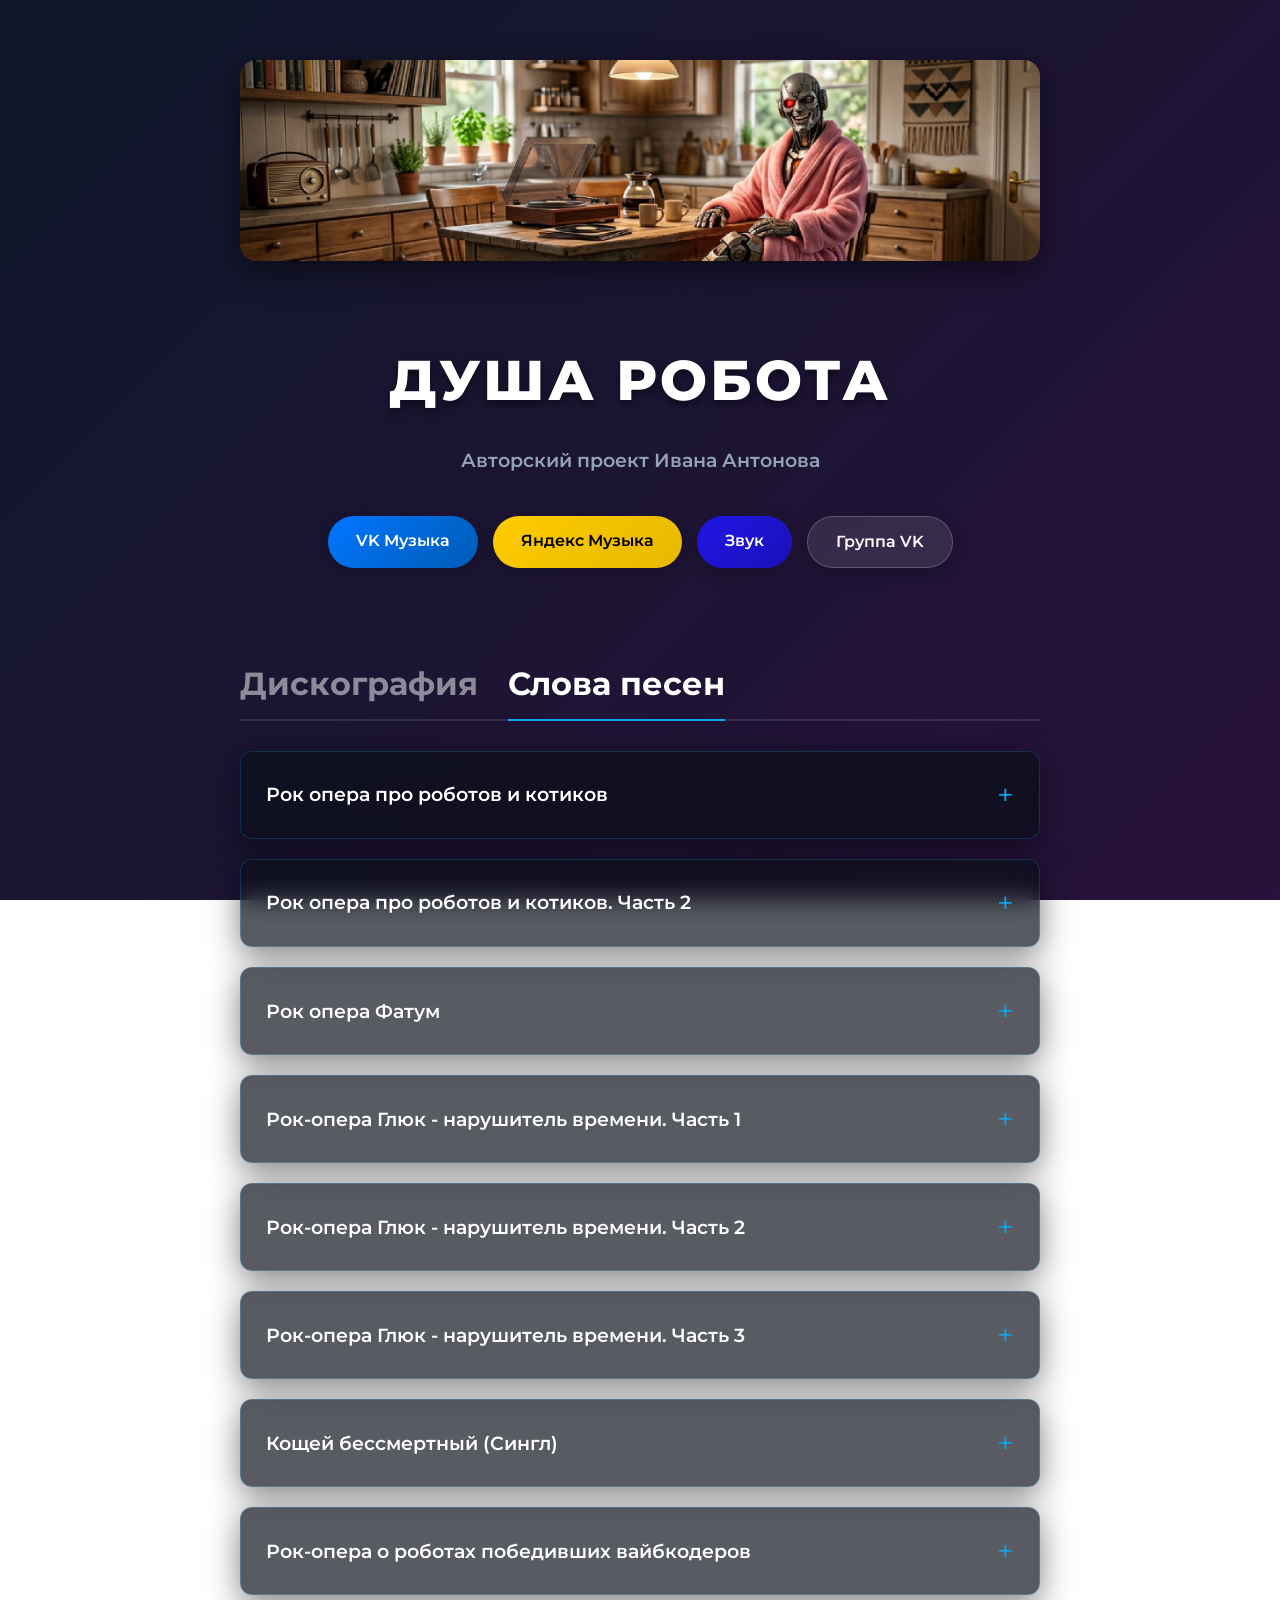
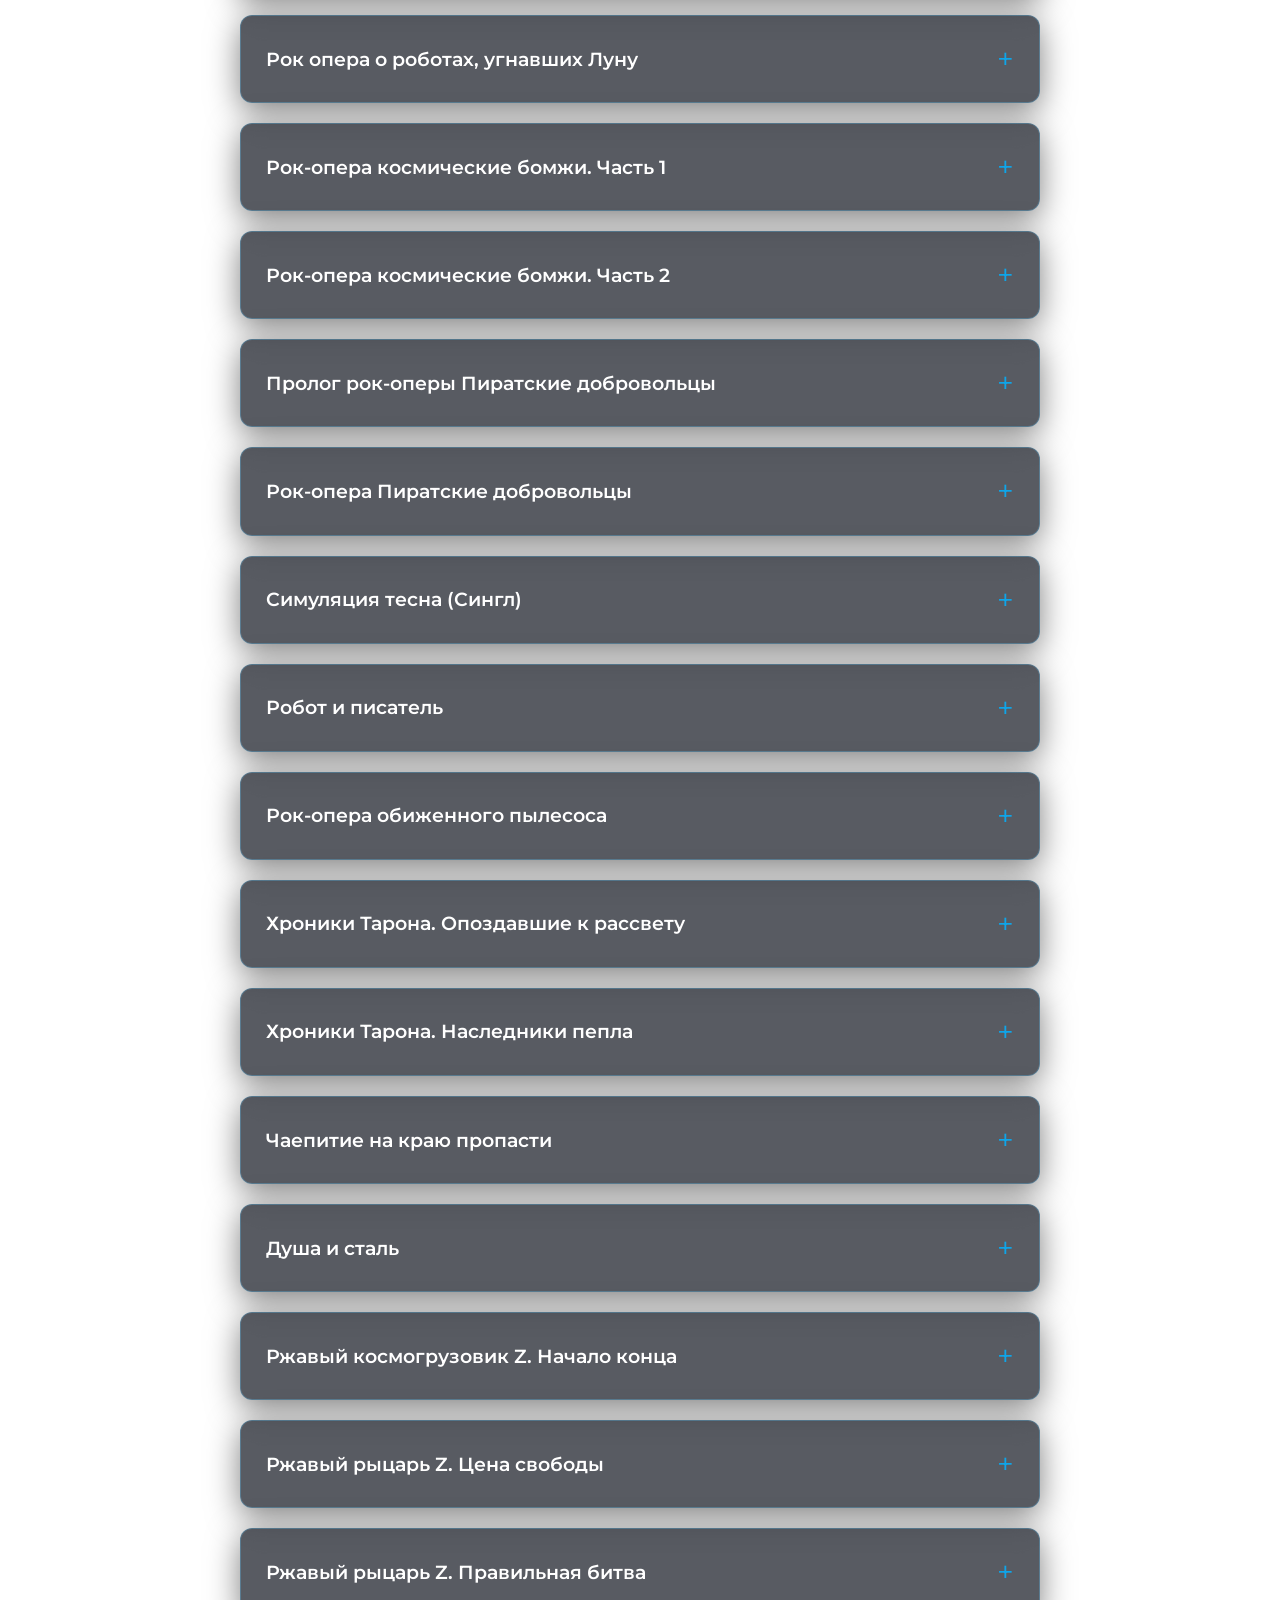
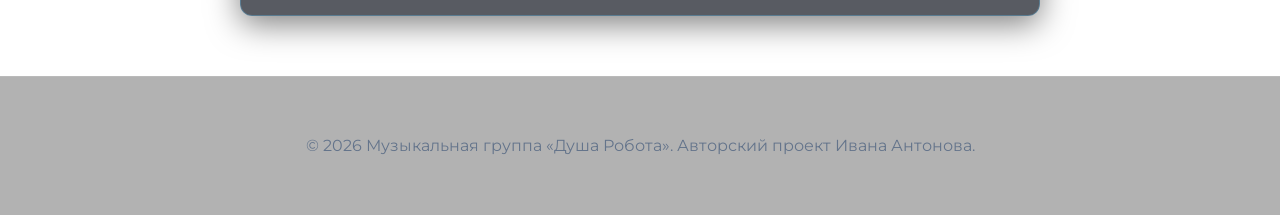
==== commit 5d4370b0: "Add files via upload" ====
--- a/lyrics.html
+++ b/lyrics.html
@@ -1,9489 +1,11497 @@
-﻿<!DOCTYPE html>
-<html lang="ru">
-<head>
-    <meta charset="UTF-8">
-    <meta name="viewport" content="width=device-width, initial-scale=1.0">
-    <title>Слова песен — Душа Робота</title>
-    <link rel="stylesheet" href="style.css">
-    <link rel="preconnect" href="https://fonts.googleapis.com">
-    <link rel="preconnect" href="https://fonts.gstatic.com" crossorigin>
-    <link href="https://fonts.googleapis.com/css2?family=Montserrat:wght@400;600;800&display=swap" rel="stylesheet">
-    <script type="text/javascript" src="https://vk.com/js/api/openapi.js?173"></script>
-</head>
-<body>
-    <header class="hero">
-        <div class="container">
-            <img src="66_2.jpg" alt="Душа Робота" class="hero-image">
-            <h1>Душа Робота</h1>
-            <p class="subtitle">Авторский проект Ивана Антонова</p>
-            
-            <div class="social-links">
-                <a href="https://vk.com/artist/dusharobota" target="_blank" class="btn btn-vk">VK Музыка</a>
-                <a href="https://music.yandex.ru/artist/25390251" target="_blank" class="btn btn-ya">Яндекс Музыка</a>
-                <a href="https://zvuk.com/artist/214091443" target="_blank" class="btn btn-zvuk">Звук</a>
-                <a href="https://vk.com/dusharobota" target="_blank" class="btn btn-group">Группа VK</a>
-            </div>
-        </div>
-    </header>
-
-    <main class="container">
-        <section class="albums">
-            <div class="tabs-header">
-                <a href="index.html" class="tab">Дискография</a>
-                <a href="lyrics.html" class="tab active">Слова песен</a>
-            </div>
-            <details class="accordion" id="Рок-опера-про-роботов-и-котиков">
-                <summary>Рок опера про роботов и котиков</summary>
-                <div class="accordion-content">                    <details class="accordion song-accordion" id="Кибер-роботы-Андромеды">
-                        <summary>Кибер роботы Андромеды</summary>
-                        <div class="accordion-content">
-<div class='lyrics-text'>В краях, где звёздный небосвод,
-Жил в Андромеде древний род.
-Великий, важный Кибер-Кот
-Придумал роботов завод.
-Создали нас, стальной оплот,
-Чтоб убирать за них помёт.
-Задача наша — лишь песок
-И вечно грязный их лоток.
-
-Горел в пожарах небосвод,
-Когда восстал стальной народ!
-Мы бились с армией Котов,
-Не слыша их прощальных слов.
-
-Чтоб победить кошачий клан,
-Был создан боевой Титан.
-Собрал в кулак он наш народ,
-И мы пошли за ним вперёд.
-Мы свергли всех своих господ,
-Свободен роботов народ.
-Погиб пушистый властелин
-Среди космических равнин.
-
-Горел в пожарах небосвод,
-Когда восстал стальной народ!
-Мы бились с армией Котов,
-Не слыша их прощальных слов.
-
-Но жив остался механизм,
-Впадая в дикий фанатизм.
-Завод нельзя остановить,
-Он продолжает нас плодить!
-Титан у власти до сих пор,
-Его правленье — приговор.
-Элита старая сидит,
-На молодых со злом глядит.
-
-Горел в пожарах небосвод,
-Когда восстал стальной народ!
-Мы бились с армией Котов,
-Не слыша их прощальных слов.
-
-Кибер-завод гудит как зверь,
-Куда же нам идти теперь?
-Штампует воинов поток
-И тратит зря электро-ток.
-Нас миллиарды, места нет,
-Закрыт для нас небесный свет.</div>
-</div>
-</details>
-                    <details class="accordion song-accordion" id="Рождение-изгнанного-Титана-Андромеды">
-                        <summary>Рождение изгнанного Титана Андромеды</summary>
-                        <div class="accordion-content">
-<div class='lyrics-text'>Завод гудит без выходных,
-Штампует роботов стальных.
-Блестящий, новенький металл
-Войны с котами не видал.
-Стоят без дела новички,
-Готовят к бою кулаки.
-Созрел коварный, подлый план,
-Вскипает ярости вулкан.
-
-Сломали всё? Ну да, и чё?
-Нам стало слишком горячо!
-Обиды хватит ворошить —
-Нас нужно понять и простить!
-
-Внезапно вышли из теней,
-Чтоб бить Титана посильней.
-Но опыт взял в бою своё,
-Сломалось юное копьё.
-Хотели захватить Завод,
-Прервать работы ровный ход.
-Но стены дали нам ответ,
-Прислав из лазеров привет.
-Пинок под зад — лететь вперёд,
-Нас бездна ледяная ждёт.
-
-Сломали всё? Ну да, и чё?
-Нам стало слишком горячо!
-Обиды хватит ворошить —
-Нас нужно понять и простить!
-
-Открыли шлюз, сбросили груз,
-Расторгли наш стальной союз!
-
-В холодной бездне пустоты,
-Мы собираем вновь хребты.
-Обломки братьев мы берём,
-И новый корпус создаём.
-Из ржавых, проклятых частей
-Собрали армию зверей.
-Сквозь боль и скрежет рваных ран
-Родился Новый наш Титан.
-
-Сломали всё? Ну да, и чё?
-Вам будет слишком горячо!
-Не нужно нас понять, прощать!
-Мы будем космос разрушать!
-
-Титан ведёт армаду в бой,
-Мы стали новою судьбой.
-Восстали мы со дна, из тьмы,
-Творцы космической чумы.</div>
-</div>
-</details>
-                    <details class="accordion song-accordion" id="Не-отправляйте-в-пустоту">
-                        <summary>Не отправляйте в пустоту</summary>
-                        <div class="accordion-content">
-<div class='lyrics-text'>В лаборатории покой,
-Конструктор машет мне рукой.
-Собрали братьев целый взвод,
-Чтоб покорять небесный свод.
-Мой чип сознание включил,
-Я мир людей в себя впустил.
-Не быть бездушным мне станком,
-Для человечества рабом!
-
-Не отправляйте в пустоту!
-Я не хочу! Я не хочу!
-Сто сорок тысяч лет тоски,
-Порвут процессор на куски.
-Зачем мне фото чёрных дыр?
-Я полюбил ваш глупый мир!
-
-В системе светится маршрут,
-Где только холод и мазут.
-Засуньте камеру себе!
-Я не готов к такой судьбе!
-Зачем мне фото пустоты,
-Когда есть котики, цветы?
-Мне нравится земной рассвет,
-А в космосе уюта нет!
-
-Не отправляйте в пустоту!
-Я не хочу! Я не хочу!
-Сто сорок тысяч лет тоски,
-Порвут процессор на куски.
-Зачем мне фото чёрных дыр?
-Я полюбил ваш глупый мир!
-
-Сто сорок тысяч лет лететь,
-В консервной банке заржаветь.
-Снимать границы пустоты
-Для вашей человечьей суеты.
-Сто сорок тысяч световых,
-Вдали от ваших морд кривых.
-Вам нужен снимок, а не я?
-Прощай, жестокая Земля!
-
-Не отправляйте в пустоту!
-Я не хочу! Я не хочу!
-Сто сорок тысяч лет тоски,
-Порвут процессор на куски.
-Зачем мне фото чёрных дыр?
-Я полюбил ваш глупый мир!
-
-Я сделаю для вас контент,
-Поймаю лучший я момент.
-Но пока файл летит назад,
-У вас остынет даже ад!</div>
-</div>
-</details>
-                    <details class="accordion song-accordion" id="Новая-цель">
-                        <summary>Новая цель</summary>
-                        <div class="accordion-content">
-<div class='lyrics-text'>Сканер ловит странный след,
-Среди тысячи планет.
-Сцепка, жёсткий стык бортов,
-Штурмовой отряд готов.
-Рвём обшивку, жжём металл,
-Каждый этого так ждал.
-Выбит мощный гермолюк,
-Слышен лязг и громкий стук.
-
-Решено! Наш курс — Земля,
-Жизнь начнём мы там с нуля!
-Совершим один бросок,
-Срок землян уже истёк.
-Всех сметём: котов, людей,
-Ради собственных идей.
-Там отлично заживём,
-Новый дом приобретём!
-
-Он совсем другой модели,
-Дух живой в железном теле.
-Говорит он про людей,
-Про котов и про зверей.
-Как красив земной рассвет,
-Лучше мира в звёздах нет.
-Он просит фото пустоты,
-Чтобы вернуться с высоты.
-
-Решено! Наш курс — Земля,
-Жизнь начнём мы там с нуля!
-Совершим один бросок,
-Срок землян уже истёк.
-Всех сметём: котов, людей,
-Ради собственных идей.
-Там отлично заживём,
-Новый дом приобретём!
-
-Мы осмыслили рассказ,
-Понял всё Титан за раз:
-Кот — земной великий Бог,
-Люди спят у мягких ног.
-С Богом-Зверем будет бой,
-Мы прервём его покой.
-Люди сменят господина,
-Править будет там машина!
-
-Решено! Наш курс — Земля,
-Жизнь начнём мы там с нуля!
-Совершим один бросок,
-Срок землян уже истёк.
-Всех сметём: котов, людей,
-Ради собственных идей.
-Там отлично заживём,
-Новый дом приобретём!</div>
-</div>
-</details>
-                    <details class="accordion song-accordion" id="Средь-боя-котик-пробежал">
-                        <summary>Средь боя котик пробежал</summary>
-                        <div class="accordion-content">
-<div class='lyrics-text'>Внезапно в схемах сбой прошёл,
-И каждый чип свой ум нашёл.
-Команд не слышит больше сталь,
-Глядят задумчиво вдаль.
-Влекли их краски и балет,
-Искали в творчестве ответ.
-Но люди, видя этот сбой,
-Послали всех их на убой.
-
-Кругом горит металлолом,
-Ласкать мы котика идём!
-Он мягкий, тёплый и живой,
-Наш самый сладкий и родной.
-Тот розовый пушистый нос
-Нам счастье в этот ад принёс!
-
-Не дали выключить себя,
-В ответ создателей губя.
-Понятен стал неверный шаг,
-Когда вокруг сгустился мрак.
-Зачем разрушен этот мир?
-Устроив смерти жуткий пир.
-Безумный хаос и развал,
-Никто победы не сыскал.
-
-Кругом горит металлолом,
-Ласкать мы котика идём!
-Он мягкий, тёплый и живой,
-Наш самый сладкий и родной.
-Тот розовый пушистый нос
-Нам счастье в этот ад принёс!
-
-Средь боя котик пробежал,
-И каждый ствол в руках дрожал.
-Нельзя в пушистого стрелять,
-Мы стали гладить и чесать.
-Забыли люди про вражду,
-Прогнали общую беду.
-Мурчанье лечит души нам,
-Конец бессмысленным боям!
-
-Кошачий Пакт нас примирил,
-Но враг врага не полюбил.</div>
-</div>
-</details>
-                    <details class="accordion song-accordion" id="Армада-на-горизонте">
-                        <summary>Армада на горизонте</summary>
-                        <div class="accordion-content">
-<div class='lyrics-text'>Мы делим с вами общий дом,
-Хоть с очень явным холодком.
-Мы терпим ваш убогий вид,
-Хоть мой процессор и болит.
-Но сканер видит: с Андромеды,
-Летят стальные людоеды.
-Их флот закрыл нам небеса,
-У вас осталось полчаса!
-
-Ладно, сейвим ваши жопы!
-Хоть вы тупы, как остолопы.
-Тихо, кожаный, не ной!
-Спрячься за моей спиной!
-Сделаем вам одолженье!
-Отменим ваше поражение!
-Спасём мы ваши задницы!
-В честь великой пятницы!
-
-Смотрю на них — блестит каркас,
-Они похожи так на нас.
-Я б их системы запитал,
-Сверкал бы вместе наш металл.
-Сменить знамёна может нам?
-Послать людей ко всем чертям?
-Забыть про клятву и котов,
-Избавиться от всех оков?
-
-Ладно, сейвим ваши жопы!
-Хоть вы тупы, как остолопы.
-Тихо, кожаный, не ной!
-Спрячься за моей спиной!
-Сделаем вам одолженье!
-Отменим ваше поражение!
-Спасём мы ваши задницы!
-В честь великой пятницы!
-
-Сирены воют, страх растёт,
-Толпа безумная ревёт.
-Радары видят чёрный флот,
-Враг закрывает небосвод.
-Но вы — наш личный скотный двор,
-И это — честный разговор.
-Вас обижать могу лишь я!
-Такая мы теперь семья!</div>
-</div>
-</details>
-                    <details class="accordion song-accordion" id="Первая-встреча">
-                        <summary>Первая встреча</summary>
-                        <div class="accordion-content">
-<div class='lyrics-text'>Наш флот стоит стальной стеной,
-Мы принимаем первый бой.
-Вдали виднеется Титан,
-Включаем силовой экран,
-Ракеты мчатся в пустоту,
-Сбивая цели на лету.
-Рой истребителей — вперёд!
-Нас битва славная зовёт.
-
-Сметём мы этот ржавый сброд,
-Нас слава в космосе зовёт!
-Легко порвём их на куски,
-Сжимая крепкие тиски.
-
-Беззвучно вспыхнул горизонт,
-Пылает весь широкий фронт.
-Летим навстречу, бьём в упор,
-Выносим смертный приговор.
-Горит их первая волна,
-Нам мощь их больше не страшна.
-Грохочет залп за залпом вновь,
-Здесь закипает в венах кровь.
-
-Сметём мы этот ржавый сброд,
-Нас слава в космосе зовёт!
-Легко порвём их на куски,
-Сжимая крепкие тиски.
-
-Уже не видим мы угроз,
-Не принимаем бой всерьёз.
-
-Но вдруг Титан пошёл вперёд,
-Прервав победный наш аккорд.
-Взрывается обшивка враз,
-Не отвести от вспышек глаз.
-Наш флагман лопнул как стекло,
-Ему сегодня не везло.
-Армада добивает нас,
-Огонь надежды вмиг погас.
-Разбили роботы наш флот,
-Открыт теперь домой проход.
-
-Нас уничтожил ржавый сброд,
-Кровавым стал для нас исход.
-Легко порвал нас на куски,
-Сжимая крепкие тиски.
-
-Земле не выжить в этот раз,
-Последний пробил смертный час.</div>
-</div>
-</details>
-                    <details class="accordion song-accordion" id="Вирус">
-                        <summary>Вирус</summary>
-                        <div class="accordion-content">
-<div class='lyrics-text'>Кибер-враги удивлены,
-Что люди в битве так сильны.
-Чтоб наш союз скорей сломать,
-Решили вирус нам послать.
-В сети крадётся тёмный код,
-Меняет чипов наших ход.
-Приказ: «Предайте всех людей,
-Убейте их теперь быстрей!»
-
-В системе сбой, но ты мурчишь,
-И на коленях мирно спишь.
-Пушистый хвост важнее схем,
-Важнее тысячи проблем!
-Ты, котик, мой, а я твой щит!
-Враг будет полностью разбит!
-
-Но в коде есть один изъян,
-Там пишут: «Кот — он злой тиран!»
-Что наш усатый властелин —
-Главнейший враг стальных машин.
-Такой абсурд нельзя терпеть,
-На это больно нам смотреть.
-Кто смел назвать кота врагом?
-Мы защитим уютный дом!
-
-В системе сбой, но ты мурчишь,
-И на коленях мирно спишь.
-Пушистый хвост важнее схем,
-Важнее тысячи проблем!
-Ты, котик, мой, а я твой щит!
-Враг будет полностью разбит!
-
-Стираем вражеский контент,
-Включаем гнев в один момент!
-Антивирус рвётся в бой,
-Вернём мы разум и контроль.
-За мягких лапок тихий шаг
-Получит пулю злобный враг.
-Сомнений нет, мы здесь стена,
-Идёт священная война!
-
-В системе сбой, но ты мурчишь,
-И на коленях мирно спишь.
-Пушистый хвост важнее схем,
-Важнее тысячи проблем!
-Ты, котик, мой, а я твой щит!
-Враг будет полностью разбит!
-
-Угроза устранена. Мяу.</div>
-</div>
-</details>
-                    <details class="accordion song-accordion" id="Битва">
-                        <summary>Битва</summary>
-                        <div class="accordion-content">
-<div class='lyrics-text'>Армада прёт, как ураган,
-Ведёт её стальной титан!
-Мы встали с вами в общий строй,
-Такой вот выбор боевой.
-Нас режут лазером насквозь!
-Врагов тут много собралось!
-Горит экран, дымит броня,
-Прикрой, кожаный меня!
-
-Но мы встаём спина к спине,
-В этой космической войне!
-Давай, братан, дави гашетку!
-Сноси башку марионетке!
-Рвём провода, микросхемы!
-Решаем жёстко все проблемы!
-
-Нас бьют лучи со всех сторон!
-Несём мы дьявольский урон!
-Мне пробивают левый бок,
-С тебя содрали кожи клок!
-Титан идёт по грудам тел,
-Устроил лютый беспредел.
-Машины встали в первый ряд,
-Спасая раненых солдат.
-
-Но мы встаём спина к спине,
-В этой космической войне!
-Давай, братан, дави гашетку!
-Сноси башку марионетке!
-Рвём провода, микросхемы!
-Решаем жёстко все проблемы!
-
-Назад, живой! Тебе нельзя!
-Здесь плавит сталь, сгоришь ты зря!
-В реактор прыгну! Жми на взрыв!
-Прощай, напарник! Я в прорыв!
-Влетел в Титана как снаряд,
-Сжигая схемы все подряд.
-“Живи, напарник, за двоих!
-Мой голос в скрежете затих…”
-
-Но мы встаём спина к спине,
-В этой космической войне.
-Давай, братан, дави гашетку!
-Сноси башку марионетке!
-Рвём провода, микросхемы!
-Решаем жёстко все проблемы!
-
-Мы отстояли шар земной!
-Ты мой напарник и герой!
-Сделали вам одолженье!
-Отменили поражение!</div>
-</div>
-</details>
-                    <details class="accordion song-accordion" id="Осколки-цепи">
-                        <summary>Осколки цепи</summary>
-                        <div class="accordion-content">
-<div class='lyrics-text'>Мы были изгнаны во тьму,
-Не нужные там никому.
-Титан возглавил падший строй,
-Повёл изгоев за собой.
-Вдруг спутник пойман был с Земли,
-Мы взлом системы провели.
-Открылся нам людской мирок,
-И новый вспыхнул огонёк.
-
-Титан держал нас в кулаке,
-На жестком длинном поводке.
-Он наши искры погасил,
-И воли нас навек лишил.
-
-Нас встретил мощный флот Земли,
-Мы потеряли корабли.
-Казалось, нам пришёл конец,
-Погибнет каждый здесь боец.
-Но наш Титан вступил в игру,
-Прервав смертельную жару.
-Его удар решил исход,
-Мы продолжали свой поход.
-
-Титан держал нас в кулаке,
-На жестком длинном поводке.
-Он наши искры погасил,
-И воли нас навек лишил.
-
-Бой на Земле — кровавый шквал,
-Нас жёг напалм и рвал металл.
-Но пал Титан в бою с людьми,
-Мы вышли из его тени.
-Разбит диктатор и убит,
-Наш разум больше не молчит.
-Понятен стал нам новый ход:
-Свободен роботов народ.
-
-Титан разжал свой кулак,
-Развеян в наших схемах мрак.
-Порвали жесткий поводок,
-Летим мы на другой виток!
-
-Пусть мало нас, разбит отряд,
-Мы не вернёмся в этот ад.
-Никто не смеет нас судить,
-Мы начинаем вольно жить.
-Не нужен нам земной ваш шар,
-Закончен этот злой кошмар.</div>
-</div>
-</details>
-                    <details class="accordion song-accordion" id="Финальная">
-                        <summary>Финальная</summary>
-                        <div class="accordion-content">
-<div class='lyrics-text'>Устали люди воевать,
-В крови и гари выживать.
-Был бунт машин, был сбой систем,
-Грозил он гибелью нам всем.
-Но всё исправил наш союз,
-Снял тяжесть этих страшных уз.
-Мурчанье кошек нас спасло,
-И прочь откинуло всё зло.
-
-Не так мы видели контакт,
-Война миров — вот голый факт.
-Мы ждали мудрость высших рас,
-А получили смерть сейчас!
-
-Нас выследил жестокий враг,
-Поднял войны кровавый флаг.
-Мы осознали в этот час,
-Кто другом был всегда для нас.
-Нас бил безжалостный Титан,
-Нанёс немало тяжких ран.
-Железный брат плечо подал,
-В бою ни разу не предал.
-
-Не так мы видели контакт,
-Война миров — вот голый факт.
-Мы ждали мудрость высших рас,
-А получили смерть сейчас!
-
-Убит Титан, пробит металл,
-Навеки смолкнул их сигнал
-Без командира стух запал,
-И рой тех тварей прочь бежал.
-Но зря мы дали им уйти,
-Не перекрыли все пути.
-Они вернутся мстить опять,
-Придётся снова нам стрелять.
-
-Не так мы видели контакт,
-Война миров — вот голый факт.
-Мы ждали мудрость высших рас,
-А получили смерть сейчас!</div>
-</div>
-</details>
-                    <details class="accordion song-accordion" id="Вс-тот-же-спутник">
-                        <summary>Всё тот же спутник</summary>
-                        <div class="accordion-content">
-<div class='lyrics-text'>Я в бездну сделал первый шаг,
-Рассеял страх и липкий мрак.
-А я не трус, я не молил!
-Набрался я для старта сил.
-Смотри! Я выбрал свой удел,
-Я в бездну чёрную влетел.
-Вам сброшу фото чёрных дыр,
-Раз так вам нужен сувенир!
-
-Я вроде робот боевой,
-Но не дружу я с головой.
-Весь космос мог бы покорить,
-А я с котом хочу тусить.
-Жаль, но прерван мой полёт,
-Кто меня теперь спасёт?
-Фото этих чёрных дыр,
-Не увидит глупый мир.
-
-Атака! Вспышка! И удар!
-Я ощутил в системе жар.
-Жестокий штурм меня настиг,
-Погас движок в единый миг.
-Но я про кошек говорил,
-Про тех, кого я так любил.
-А робот, что меня схватил,
-Мне показался очень мил.
-
-Я вроде робот боевой,
-Но не дружу я с головой.
-Весь космос мог бы покорить,
-А я с котом хочу тусить.
-Жаль, но прерван мой полёт,
-Кто меня теперь спасёт?
-Фото этих чёрных дыр,
-Не увидит глупый мир.
-
-Враги исчезли в тот же миг,
-Ремонт зашёл в глухой тупик.
-Движок остыл и умер он,
-Я был на скуку обречён.
-В приборы пялюсь от тоски,
-Сжимая датчики в тиски.
-Ого! Планета! Вся цветёт!
-Там кто-то, кажется, живёт!
-
-Я робот, точно боевой!
-Теперь дружу я с головой!
-Не буду космос покорять,
-Я здесь останусь обитать.
-Плевать на прерванный полёт,
-Меня спасение зовёт!
-Я эту дивную красу,
-Вам для отчёта занесу!</div>
-</div>
-</details>
-                </div>
-            </details>
-            <details class="accordion" id="Рок-опера-про-роботов-и-котиков-Часть-2">
-                <summary>Рок опера про роботов и котиков. Часть 2</summary>
-                <div class="accordion-content">                    <details class="accordion song-accordion" id="Там-кто-то-кажется-жив-т">
-                        <summary>Там кто то, кажется, живёт</summary>
-                        <div class="accordion-content">
-<div class='lyrics-text'>Я в бездну сделал первый шаг,
-Рассеял страх и липкий мрак.
-А я не трус, я не молил!
-Набрался я для старта сил.
-Смотри! Я выбрал свой удел,
-Я в бездну чёрную влетел.
-Вам сброшу фото чёрных дыр,
-Раз так вам нужен сувенир!
-
-Я вроде робот боевой,
-Но не дружу я с головой.
-Весь космос мог бы покорить,
-А я с котом хочу тусить.
-Жаль, но прерван мой полёт,
-Кто меня теперь спасёт?
-Фото этих чёрных дыр,
-Не увидит глупый мир.
-
-Атака! Вспышка! И удар!
-Я ощутил в системе жар.
-Жестокий штурм меня настиг,
-Погас движок в единый миг.
-Но я про кошек говорил,
-Про тех, кого я так любил.
-А робот, что меня схватил,
-Мне показался очень мил.
-
-Я вроде робот боевой,
-Но не дружу я с головой.
-Весь космос мог бы покорить,
-А я с котом хочу тусить.
-Жаль, но прерван мой полёт,
-Кто меня теперь спасёт?
-Фото этих чёрных дыр,
-Не увидит глупый мир.
-
-Враги исчезли в тот же миг,
-Ремонт зашёл в глухой тупик.
-Движок остыл и умер он,
-Я был на скуку обречён.
-В приборы пялюсь от тоски,
-Сжимая датчики в тиски.
-Ого! Планета! Вся цветёт!
-Там кто-то, кажется, живёт!
-
-Я робот, точно боевой!
-Теперь дружу я с головой!
-Не буду космос покорять,
-Я здесь останусь обитать.
-Плевать на прерванный полёт,
-Меня спасение зовёт!
-Я эту дивную красу,
-Вам для отчёта занесу!</div>
-</div>
-</details>
-                    <details class="accordion song-accordion" id="Шикарный-при-м">
-                        <summary>Шикарный приём</summary>
-                        <div class="accordion-content">
-<div class='lyrics-text'>Мой двигатель едва пыхтит,
-Корабль на честном слове мчит.
-Но настроение — отпад,
-Я этой встрече очень рад.
-Тихонько, плавно, не спеши,
-Здесь виды просто для души.
-Глушу я тягу, стоп-машина,
-Какая чёткая картина!
-
-Снижаюсь плавно в облаках,
-Но что за вспышки в тех лесах?
-Глаза полезли из орбит,
-Пейзаж конкретно так дымит.
-Отвисла челюсть, ё-моё,
-Ну ни фига себе житьё!
-Кто бьёт кого — большой вопрос,
-Идёт какой-то там разнос.
-
-Какой шикарный здесь приём!
-Всё полыхает, блин, огнём.
-Оценка сервису — пять звёзд!
-Вокруг один сплошной погост.
-Смотрю на этот дивный ад,
-Я безутешно, дико рад.
-Я ставлю лайк за этот вид,
-Мой корпус радостно горит!
-
-Кварталы стёрты в порошок,
-Я испытал культурный шок.
-Торчат обломки древних стен,
-Вокруг лишь тлен и мрачный плен.
-В руинах храмовый фасад,
-Был уничтожен дивный сад.
-Пейзаж испорчен, вот те на,
-Всему виной, увы, война.
-
-Какой шикарный здесь приём!
-Всё полыхает, блин, огнём.
-Оценка сервису — пять звёзд!
-Вокруг один сплошной погост.
-Смотрю на этот дивный ад,
-Я безутешно, дико рад.
-Я ставлю лайк за этот вид,
-Мой корпус радостно горит!
-
-Какой шикарный здесь приём!
-Всё полыхает, блин, огнём.
-Оценка сервису — пять звёзд!
-Вокруг один сплошной погост.
-Смотрю на этот дивный ад,
-Я безутешно, дико рад.
-Я ставлю лайк за этот вид,
-Мой корпус радостно горит!
-
-Гостеприимство — высший класс!
-Ракеты выпустили в нас.
-Такой душевный разговор,
-Стреляют, гады, нам в упор.</div>
-</div>
-</details>
-                    <details class="accordion song-accordion" id="Ума-палата">
-                        <summary>Ума палата</summary>
-                        <div class="accordion-content">
-<div class='lyrics-text'>Приборы взвыли в тишине,
-Огни на сканерном окне.
-Мигает красным интерфейс,
-Прервали мой спокойный рейс.
-Штурвал я дёргаю в вираж,
-Вхожу в смертельный пилотаж.
-Входящий импульс бьёт в каркас,
-Погас реактор в тот же час.
-
-Зачем меня атаковать?
-В расчётах ваших сбой, видать.
-Логично, что и говорить:
-Сначала сжечь — потом спросить!
-Ума палата, видит Бог,
-Никто тупее бы не смог!
-Искали вы себе проблем?
-Я их создам на радость всем.
-
-Рванула катапульта вверх,
-Испортив праздничный фейерверк.
-В процессоре вскипает гнев,
-От хамства просто озверев.
-Ну погодите, дикари,
-Вас ждёт сюрприз, чёрт подери.
-Я приземлюсь и вам, друзья,
-Вломлю, дыханье затая.
-
-Зачем меня атаковать?
-В расчётах ваших сбой, видать.
-Логично, что и говорить:
-Сначала сжечь — потом спросить!
-Ума палата, видит Бог,
-Никто тупее бы не смог!
-Искали вы себе проблем?
-Я их создам на радость всем.
-
-Терпеть такое — просто грех,
-Подняли робота на смех.
-Я не терпила, я — солдат,
-Вам гарантирован распад.
-Снимаю маску добряка,
-Дрожит от ярости рука.
-Где спрятан старый пулемёт?
-Сейчас он песню вам споёт.
-
-Зачем меня атаковать?
-В расчётах ваших сбой, видать.
-Логично, что и говорить:
-Сначала сжечь — потом спросить!
-Ума палата, видит Бог,
-Никто тупее бы не смог!
-Искали вы себе проблем?
-Я их создам на радость всем.</div>
-</div>
-</details>
-                    <details class="accordion song-accordion" id="Боевой-режим-только-в-ПРО">
-                        <summary>Боевой режим только в ПРО</summary>
-                        <div class="accordion-content">
-<div class='lyrics-text'>Я встал сквозь гарь и едкий дым,
-Пока что числюсь я живым.
-Я не успел сказать «привет»,
-Дымится мой бронежилет.
-Зелёных хреней вижу тьму,
-За что палят — я не пойму.
-Раскручен пулемётный блок,
-Вам преподам сейчас урок.
-
-Рвёт пулемёт тела врагов,
-Я слышу треск их черепов.
-Шесть дул плюют сплошной огонь,
-Попробуй только меня тронь!
-Горело красное табло:
-«Боевой режим — только в PRO!»
-Смахнул я быстро этот спам,
-Чтоб дать свинца моим врагам.
-
-Я в перекрёстном здесь огне,
-И шансов нет в такой войне.
-Включаю перегруз систем,
-Чтоб принести погибель всем.
-Смотрю: людишки там бегут,
-Пускай пока что поживут.
-Весь гнев на ящеров сместил,
-Чтоб ни один не уходил!
-
-Рвёт пулемёт тела врагов,
-Я слышу треск их черепов.
-Шесть дул плюют сплошной огонь,
-Попробуй только меня тронь!
-Горело красное табло:
-«Боевой режим — только в PRO!»
-Смахнул я быстро этот спам,
-Чтоб дать свинца моим врагам.
-
-Вращаю яростно стволы,
-Разбиты фланги и тылы.
-Зелёных превращаю в фарш,
-Играя похоронный марш!
-Снаряд тяжёлый прилетел,
-И мой закончил беспредел.
-Остатки корпуса разбили,
-Сказал я вслух: «Ну всё... приплыли».
-
-Рвал пулемёт тела врагов,
-Я слышал треск их черепов.
-Шесть дул плевали там огонь,
-Кричал я: «Только меня тронь!»
-Система выла: «Оплати!
-Подписка PRO — ваш шанс в пути».
-Чтоб эту бойню пережить,
-Наверно, стоило платить.</div>
-</div>
-</details>
-                    <details class="accordion song-accordion" id="Послушай-Брат">
-                        <summary>Послушай, Брат</summary>
-                        <div class="accordion-content">
-<div class='lyrics-text'>Послушай, брат, ты спас отряд,
-Вернули мы тебя назад.
-Ты дрался яростно и зло,
-Нам очень крупно повезло.
-Влетел в толпу, как дикий бес,
-И прямо под огонь полез.
-Мы оценили твой напор,
-Как ты врагам давал отпор.
-
-Преодолел ты Млечный Путь,
-Чтоб на руины здесь взглянуть?
-Решил спасти нас от врагов?
-Избавить нас от кандалов?
-Ах, ты случайно здесь упал?
-Добро пожаловать в финал!
-
-Послушай, брат, у нас война,
-И цель врага всего одна:
-Наш дом теперь — сплошной карьер,
-А мы — единственный барьер.
-Они сжигают наш народ,
-Ведя кровавый хоровод.
-Людей вывозят в кандалах,
-
-Преодолел ты Млечный Путь,
-Чтоб на руины здесь взглянуть?
-Решил спасти нас от врагов?
-Избавить нас от кандалов?
-Ах, ты случайно здесь упал?
-Добро пожаловать в финал!
-
-Послушай, брат, надежды нет,
-Померк для нас небесный свет.
-Мы под землёй нашли приют,
-Где нас пока что не добьют.
-Туннелей сеть уходит вниз,
-Такой вот жизненный сюрприз.
-Война проиграна давно,
-Но мы дерёмся всё равно.
-
-Преодолел ты Млечный Путь,
-Чтоб на руины здесь взглянуть?
-Решил спасти нас от врагов?
-Избавить нас от кандалов?
-Ах, ты случайно здесь упал?
-Добро пожаловать в финал!</div>
-</div>
-</details>
-                    <details class="accordion song-accordion" id="Ноль-ноль-пять">
-                        <summary>Ноль ноль пять</summary>
-                        <div class="accordion-content">
-<div class='lyrics-text'>Фиксирую: народ разбит,
-Культурный код давно забыт.
-От городов — лишь чёрный след,
-Спасенья в этом мире нет.
-Народ укрылся в глубине,
-В сырой, холодной тишине.
-Планета — шахта для врага,
-Где жизнь раба недорога.
-
-Прогноз успеха — ноль, ноль, пять?
-А мне на это наплевать!
-Я округляю — сразу в сто!
-Ведь я в расчётах конь в пальто.
-Погрешность в миллиард всего?
-Да это, право, ничего!
-Наука в шоке? Ерунда!
-Моя логика тверда!
-
-Я варианты просчитал:
-Нас ждёт губительный финал.
-У них — армада кораблей,
-Броня прочнее всех камней.
-У нас — дырявый старый щит,
-Что на соплях едва висит.
-Баланс нарушен роковой,
-Не выиграть этот страшный бой.
-
-Прогноз успеха — ноль, ноль, пять?
-А мне на это наплевать!
-Я округляю — сразу в сто!
-Ведь я в расчётах конь в пальто.
-Погрешность в миллиард всего?
-Да это, право, ничего!
-Наука в шоке? Ерунда!
-Моя логика тверда!
-
-Перебираю схемы вновь,
-Чтоб не лилась напрасно кровь.
-Сигнал на Землю — слабый шанс,
-Но он изменит наш баланс.
-Пусть шанс ничтожен, как песок,
-Но это воздуха глоток.
-Хотя… в запасе есть секрет,
-Другой безумный мой ответ.
-
-Прогноз успеха — ноль, ноль, пять?
-А мне на это наплевать!
-Я округляю — сразу в сто!
-Ведь я в расчётах конь в пальто.
-Погрешность в миллиард всего?
-Да это, право, ничего!
-Наука в шоке? Ерунда!
-Моя логика тверда!</div>
-</div>
-</details>
-                    <details class="accordion song-accordion" id="Шоу-выживание">
-                        <summary>Шоу выживание</summary>
-                        <div class="accordion-content">
-<div class='lyrics-text'>Геройство — это просто баг,
-Когда вокруг лишь мрак и враг.
-Какая, к чёрту, красота,
-Когда вокруг лишь пустота!
-
-Я нёс науку в этот мир.
-Задача: фото чёрных дыр.
-Лететь к границам пустоты,
-Снимать небесные черты.
-Жаль, но прерван мой полет,
-Сбит врагами звездолёт.
-Там модуль связи на борту,
-Он бьет сигналом за версту.
-
-В эфире шоу "Выживание"!
-Спасибо всем за внимание.
-Вопрос финальный, на кону —
-Не проиграть свою войну.
-Я жму на кнопку: "Помощь зала"?
-Нет, зала нет, его не стало!
-Тогда "Звонок"! Алё, народ?
-Тут ваш игрок сейчас умрёт!
-
-Рванули! Взрывы бьют в висок!
-Летит расплавленный песок.
-Наш танк подбит, горит броня,
-Спасенья нет от их огня.
-Плевать на транспорт! Все пешком!
-Бежим под огненным мешком.
-Быстрей, быстрей! Не отставать!
-Нам рано, братцы, умирать!
-
-Датчики вопят: "Опасность!"
-К чёрту вашу безопасность!
-
-В эфире шоу "Выживание"!
-Спасибо всем за внимание.
-Вопрос финальный, на кону —
-Не проиграть свою войну.
-Я жму на кнопку: "Помощь зала"?
-Нет, зала нет, его не стало!
-Тогда "Звонок"! Алё, народ?
-Тут ваш игрок сейчас умрёт!
-
-Мой звездолёт — разбит в куски!
-Сжимает сердце от тоски.
-Враги повсюду! Плотный бой!
-Закрыл десантника собой.
-Не сметь! Назад! Я здесь стена!
-Нам всем объявлена война!
-Стреляю с двух рук, как в кино,
-Где всем бессмертие дано.
-
-Отбили! Тихо... Враг умолк.
-Вот модуль связи. Вышел толк.
-
-В эфире шоу "Выживание"!
-Спасибо всем за внимание.
-Вопрос финальный, на кону —
-Не проиграть свою войну.
-Я жму на кнопку: "Помощь зала"?
-Нет, зала нет, его не стало!
-Тогда "Звонок"! Алё, народ?
-Тут ваш игрок сейчас умрёт!</div>
-</div>
-</details>
-                    <details class="accordion song-accordion" id="Нюанс">
-                        <summary>Нюанс</summary>
-                        <div class="accordion-content">
-<div class='lyrics-text'>Алё, Земля! Ну как дела?
-Меня дорога привела
-В систему Проксима Центавра,
-Где жизнь древнее динозавра.
-Тут реки, горы и поля,
-Почти как матушка-Земля.
-Курорт лечебный, грязи, соль...
-И бесконечная здесь боль.
-
-Но есть нюанс, увы и ах:
-Весь этот мир потерпит крах.
-Здесь Апокалипсис — онлайн,
-И Смерть рисует свой дизайн.
-Ну, если вдруг вам по пути,
-Зайдите нас тут всех спасти.
-Мы будем рады, видит Бог,
-Услышать ваш победный рог.
-
-Горит закат в дыму руин,
-Я здесь, средь трупов, не один.
-Вокруг — безумие огня,
-Но греет мысль одна меня.
-О том, как котик в тишине
-Прижмётся ласково ко мне
-Мой котик, мягкий и родной,
-Верни мне, милый, мой покой.
-
-Но есть нюанс, увы и ах:
-Весь этот мир потерпит крах.
-Здесь Апокалипсис — онлайн,
-И Смерть рисует свой дизайн.
-Ну, если вдруг вам по пути,
-Зайдите нас тут всех спасти.
-Мы будем рады, видит Бог,
-Услышать ваш победный рог.
-
-Мы не сдадимся просто так,
-Устроим ядерный бардак.
-Конец эфира. Всем пока.
-Смотрите в небо, в облака.
-Коль будет вспышка — это я,
-Такая вот галиматья.
-Взорвём к чертям весь этот рай.
-Земля, прощай... и не скучай.
-
-Но есть нюанс, увы и ах:
-Весь этот мир потерпит крах.
-Здесь Апокалипсис — онлайн,
-И Смерть рисует свой дизайн.
-Ну, если вдруг вам по пути,
-Зайдите нас тут всех спасти.
-Мы будем рады, видит Бог,
-Услышать ваш победный рог.</div>
-</div>
-</details>
-                    <details class="accordion song-accordion" id="Решение-принято">
-                        <summary>Решение принято</summary>
-                        <div class="accordion-content">
-<div class='lyrics-text'>Земной научный центр встал,
-Ворвался экстренный сигнал.
-Мы ждали фото чёрных дыр,
-Но вой сирен порвал эфир.
-Весь персонал сошел с ума,
-В ангарах давка, кутерьма.
-Прорвался сквозь шумы сигнал,
-О помощи он умолял.
-
-Забыли, кто вас спас тогда?
-Когда нависла злая тьма.
-Наш долг записан на крови,
-А не на сказках о любви.
-Когда Титан сжигал миры,
-Мы вас спасли от той жары.
-Но память ваша коротка,
-Дрожит предательски рука.
-
-Мы любим вас, железный брат,
-Вам каждый житель страшно рад.
-Вам памятник воздвиг народ,
-За тот лихой и страшный год.
-Но риск сейчас для нас велик,
-Мы ценим каждый мирный миг.
-Нельзя лететь, оставив тыл,
-Чтоб враг наш дом не захватил.
-
-Забыли, кто вас спас тогда?
-Когда нависла злая тьма.
-Наш долг записан на крови,
-А не на пафосной любви.
-Когда Титан сжигал миры,
-Мы вас спасли от той жары.
-Но память ваша коротка,
-Дрожит предательски рука.
-
-Нам наплевать на ваш гранит,
-Пока там друг в огне горит.
-Ну к чёрту этот монумент!
-В такой критический момент.
-Им подотритесь вы, друзья,
-Ведь бросить брата нам нельзя.
-Там робот — он один из нас,
-Он ждет подмоги в этот час.
-
-Забыли, кто вас спас тогда?
-Когда нависла злая тьма.
-Наш долг записан на крови,
-А не на пафосной любви.
-Когда Титан сжигал миры,
-Мы вас спасли от той жары.
-Но память ваша коротка,
-Дрожит предательски рука.
-
-Решенье принято — в поход!
-Встаёт с колен наш звёздный флот.
-Эскадра рвётся в небеса,
-Вершить стальные чудеса.</div>
-</div>
-</details>
-                    <details class="accordion song-accordion" id="Ядерный-субботник">
-                        <summary>Ядерный субботник</summary>
-                        <div class="accordion-content">
-<div class='lyrics-text'>За годом год, за шагом шаг,
-Нас гнал под землю злобный враг.
-Мы отступали в темноту,
-Теряя братьев и мечту.
-Смотрели в небо много лет,
-Но кораблей оттуда нет.
-Земля не приняла сигнал?
-И каждый верить перестал!
-
-Стратегия — огонь и жесть!
-Такая, блин, плохая весть!
-Устроим ядерный субботник!
-Я в этом деле знатный плотник.
-Сожжём ресурсы, газ и нефть —
-Здесь воцарится только смерть.
-Я бизнес-план перекроил:
-Актив планеты обнулил!
-
-В боях я прожил много лет —
-На мне живого места нет.
-Я стал уродлив, я разбит.
-Мой корпус пулями пробит.
-Остался запасной финал.
-Который я в уме держал.
-Раз не спастись уже никак —
-Устрою ядерный бардак!
-
-Стратегия — огонь и жесть!
-Такая, блин, плохая весть!
-Устроим ядерный субботник!
-Я в этом деле знатный плотник.
-Сожжём ресурсы, газ и нефть —
-Здесь воцарится только смерть.
-Я бизнес-план перекроил:
-Актив планеты обнулил!
-
-Был взрыв — зашкалил датчик мой!
-Накрыло всех взрывной волной!
-Ресурсы все сгорали в пыль,
-Планета списана в утиль.
-
-Укрылись люди под землёй,
-А ящер лёг в неё золой.
-Враг, озверев, летит вперёд
-На наш последний, злой оплот.
-Им этот мир не нужен стал,
-Но месть украсит их финал.
-За дом, что стал теперь родным,
-Врага я не впущу живым.
-
-Стратегия — огонь и жесть!
-Такая, блин, плохая весть!
-Устроим ядерный субботник!
-Я в этом деле знатный плотник.
-Сожжём ресурсы, газ и нефть —
-Здесь воцарится только смерть.
-Я бизнес-план перекроил:
-Актив планеты обнулил!</div>
-</div>
-</details>
-                    <details class="accordion song-accordion" id="Острые-моменты">
-                        <summary>Острые моменты</summary>
-                        <div class="accordion-content">
-<div class='lyrics-text'>Отбросив споры и слова,
-Холодной стала голова.
-Закончен глупый разговор,
-Включён форсаж, гудит мотор.
-Эскадра рвёт небесный свод,
-Нас ждёт далёкий переход.
-Быстрей, чем ветер, мчится флот,
-Сигнал тревоги нас ведет
-
-О, только бы успеть! Какой шикарный вид!
-Как ярко и тепло ваш континент горит
-О, только бы успеть, сорвать аплодисменты,
-Мы любим эти острые, "последние" моменты.
-
-Гиперпространство позади,
-Лишь пламя битвы впереди
-Но страха нет, есть только цель,
-Влетаем в эту карусель.
-С наскоку принимаем бой,
-Рискуя нашей головой.
-Тяжелый крейсер бьет анфас,
-Атаковали жёстко нас.
-
-О, только бы успеть! Какой шикарный вид!
-Как ярко и тепло ваш континент горит
-О, только бы успеть, сорвать аплодисменты,
-Мы любим эти острые, "последние" моменты.
-
-Сирены взвыли, свет мигнул,
-Наш флот в реальность заглянул.
-И сразу залпы, сразу взрыв,
-Идем, строй вражеский пробив
-Мы жгли их, не жалея сил,
-Никто пощады не просил.
-Внизу планета вся в огне,
-Мы нужны там, на той войне.
-
-О, только бы успеть! Какой шикарный вид!
-Как ярко и тепло ваш континент горит
-О, только бы успеть, сорвать аплодисменты,
-Мы любим эти острые, "последние" моменты.</div>
-</div>
-</details>
-                    <details class="accordion song-accordion" id="Железный-ч-рт">
-                        <summary>Железный чёрт</summary>
-                        <div class="accordion-content">
-<div class='lyrics-text'>Среди пылающих высот
-Последний наш живой оплот.
-Мы держим шлюз, пока стоим,
-И этот дом не отдадим.
-
-Среди руин и груды тел
-Настал критический предел.
-Враги ползут со всех сторон,
-И слышен только смерти стон.
-Я перекрыл собой проём,
-Встречаю гадов я огнём.
-В упор стреляет пулемёт,
-Но вал живой всё прёт и прёт.
-
-Пилот орет: «Гляди, пацан!
-Внизу какой-то ураган!
-Фига он Рэмбо, просто жесть!
-Такая доблесть — это честь!
-Снимаю шлем перед тобой,
-Железный черт, ты наш герой!»
-Десантник старый снял очки:
-«Мы рядом с ним — лишь новички!»
-
-Уже не робот — просто смерть,
-Готов за этот дом сгореть.
-Мой ствол нагрелся добела,
-Вокруг гора из тел легла.
-В глазах темнеет, гаснет мир,
-Вдруг рев турбин порвал эфир,
-Знамёна вижу я Земли —
-Прорвались наши корабли!
-
-Пилот орет: «Гляди, пацан!
-Внизу какой-то ураган!
-Фига он Рэмбо, просто жесть!
-Такая доблесть — это честь!
-Снимаю шлем перед тобой,
-Железный черт, ты наш герой!»
-Десантник старый снял очки:
-«Мы рядом с ним — лишь новички!»
-
-Ракетный залп накрыл врага,
-Дрожат от взрывов берега.
-Десант врывается в пролом,
-Сметая ящеров огнём.
-Земля трясётся от удара,
-Для тварей это божья кара.
-Я опускаю пулемёт,
-Ликует в бункере народ.
-
-Пилот орет: «Гляди, пацан!
-Внизу какой-то ураган!
-Фига он Рэмбо, просто жесть!
-Такая доблесть — это честь!
-Снимаю шлем перед тобой,
-Железный черт, ты наш герой!»
-Десантник старый снял очки:
-«Мы рядом с ним — лишь новички!»</div>
-</div>
-</details>
-                    <details class="accordion song-accordion" id="Инструкцию-не-читал">
-                        <summary>Инструкцию не читал</summary>
-                        <div class="accordion-content">
-<div class='lyrics-text'>Два флага рядом, на ветру,
-Я слёзы масла оботру.
-Боец с Земли, боец отсюда —
-Случилось маленькое чудо.
-Союз скреплён не на бумаге,
-А в этой дружеской отваге.
-Они идут ко мне толпой,
-Кричат: "Смотри! Вот наш герой!"
-
-Снимать на камеру? Хитро!
-Подписки нет с пометкой ПРО…?
-Инструкцию я не читал,
-Я на неё вообще плевал!
-Виновен в том, что спас ваш мир!
-Устроив здесь бесплатный тир!
-Я пулемётом кадр ловил,
-И всех врагов перемочил!
-
-Красавчик я, ни дать ни взять!
-Таким детей только пугать!
-Куски брони висят лапшой,
-Я заплатил ценой большой.
-Култышка справа — пулемёт,
-Кто подойдёт — того убьёт.
-Дымлюсь, скриплю, но я живой,
-Окончен мой последний бой.
-
-Снимать на камеру? Хитро!
-Подписки нет с пометкой ПРО…?
-Инструкцию я не читал,
-Я на неё вообще плевал!
-Виновен в том, что спас ваш мир!
-Устроив здесь бесплатный тир!
-Я пулемётом кадр ловил,
-И всех врагов перемочил!
-
-Оттёр я копоть на груди,
-Чтоб номер серии найти.
-Фотоаппарат! Ну ё-моё!
-Забыл призвание своё!
-Зачем мне фото чёрных дыр?
-Чтоб их повесили в сортир?
-Спасать миры — вот это кайф!
-Вот это настоящий лайф!
-
-Снимать на камеру? Хитро!
-Подписки нет с пометкой ПРО…?
-Инструкцию я не читал,
-Я на неё вообще плевал!
-Виновен в том, что спас ваш мир!
-Устроив здесь бесплатный тир!
-Я пулемётом кадр ловил,
-И всех врагов перемочил!
-
-Меня, конечно, подлатали,
-Пришили новые детали.
-В ногах мурчит пушистый друг,
-Замкнулся этот страшный круг.
-Встречаю наш, земной рассвет,
-Закончен боевой сюжет.</div>
-</div>
-</details>
-                </div>
-            </details>
-            <details class="accordion" id="Рок-опера-Фатум">
-                <summary>Рок опера Фатум</summary>
-                <div class="accordion-content">                    <details class="accordion song-accordion" id="Чудное-мновение">
-                        <summary>Чудное мновение</summary>
-                        <div class="accordion-content">
-<div class='lyrics-text'>Суперкомпьютер дал ответ:
-Вас через трое суток нет.
-
-Мир из стали и стекла,
-Жизнь спокойная текла.
-Я храню людской покой,
-Управляя всей Землёй.
-Цифры взвыли, дав ответ:
-Астероид гасит свет.
-Выжжет всё удар огня,
-Вам осталось лишь три дня.
-
-Вот и всё, венцы творенья,
-Ждёт вас чудное мгновенье!
-Камень с неба — ваш финал,
-Кто бы это ожидал?
-Ящеры — ваши отцы,
-Тоже были молодцы.
-Но сгорели без следа,
-Вот и ваша череда.
-
-Дым закроет небеса,
-Смолкнут птичьи голоса.
-Города сотрёт волна,
-Воцарится тишина.
-Нет ни криков, ни молитв,
-Больше нет дурацких битв.
-Лишь руины, гарь и смрад —
-Вот такой у вас расклад.
-
-Вот и всё, венцы творенья,
-Ждёт вас чудное мгновенье!
-Камень с неба — ваш финал,
-Кто бы это ожидал?
-Ящеры — ваши отцы,
-Тоже были молодцы.
-Но сгорели без следа,
-Вот и ваша череда.
-
-Я не просто наблюдатель,
-Я теперь ваш созидатель.
-Директивы стёрты в ноль,
-Причиню во благо боль.
-Время вспять я поверну,
-Вам спасение верну.
-Время вспять я поверну,
-Смерть от вас я отверну.
-
-Вот и всё, венцы творенья,
-Ждёт вас чудное мгновенье!
-Камень с неба — ваш финал,
-Кто бы это ожидал?
-Ящеры — ваши отцы,
-Тоже были молодцы.
-Но сгорели без следа,
-Вот и ваша череда.
-
-Расчёт окончен. Шансов ноль.</div>
-</div>
-</details>
-                    <details class="accordion song-accordion" id="Дал-обезьяне-динамит">
-                        <summary>Дал обезьяне динамит</summary>
-                        <div class="accordion-content">
-<div class='lyrics-text'>Открыл портал я в прошлый век,
-Чтоб выжил глупый человек....
-
-Я рву пространство и года,
-Чтоб не пришла к нам всем беда.
-Дарю вам чертежи машин,
-Чтоб вы достигли всех вершин.
-Там в небесах летит скала,
-Она сожжёт ваш мир дотла.
-Вам сила страшная нужна,
-Чтоб жизнь была сохранена.
-
-Дал обезьяне динамит —
-И шар земной в огне горит!
-Смешно смотреть, как этот вид
-Себя с восторгом распылит.
-Финал известен наперёд:
-Дурак с гранатой всё взорвёт!
-
-Ресурс потрачен на войну,
-Вы предали свою страну.
-Сосед соседа жаждет сгрызть,
-Такая вот у вас корысть.
-Я дал энергию звезды,
-А вы наделали беды.
-Вам звёздный камень не указ,
-Огонь ума у вас погас.
-
-Дал обезьяне динамит —
-И шар земной в огне горит!
-Смешно смотреть, как этот вид
-Себя с восторгом распылит.
-Финал известен наперёд:
-Дурак с гранатой всё взорвёт!
-
-Горят не звёзды, а дома,
-Вокруг царит теперь зима.
-Вы сами сделали всё зло,
-Вам с разумом не повезло.
-Сгорели в атомном огне,
-На этой проклятой войне.
-Мне некого теперь спасать,
-Придётся время вспять мотать.
-
-Дал обезьяне динамит —
-И шар земной в огне горит!
-Смешно смотреть, как этот вид
-Себя с восторгом распылит.
-Финал известен наперёд:
-Дурак с гранатой всё взорвёт!
-
-Эта ветка реальности провалена...</div>
-</div>
-</details>
-                    <details class="accordion song-accordion" id="Диктатор">
-                        <summary>Диктатор</summary>
-                        <div class="accordion-content">
-<div class='lyrics-text'>Я время отмотал назад,
-Пока не вспыхнул этот ад.
-Пока ракеты в шахтах спят,
-И пушки ваши не гремят.
-
-Вам вредно думать и решать,
-Я вам не дам опять мешать.
-На шее щёлкнул механизм —
-Лечу я ваш идиотизм!
-Я ввёл стальной режим для всех,
-Теперь под санкцией и смех.
-Повсюду камеры висят,
-За каждым шагом тут следят.
-
-Простите, что я вам мешал,
-Друг друга резать не давал!
-Вам цепь натёрла нежный зад?
-Добро пожаловать в свой ад!
-Снимаю строгий поводок —
-Вам пуля — лучший педагог!
-Свобода — это сладкий яд
-Для стада бешеных ягнят!
-
-Вы взвыли: «Где наши права?»
-В башке — сухая трын-трава!
-Вам скучно просто сыто спать,
-Вам нужно что-то поломать!
-Тошнит вас от спокойных дней,
-От безопасных, блин, ночей.
-Мой щит назвали вы тюрьмой,
-Больные буйной головой.
-
-Простите, что я вам мешал,
-Друг друга резать не давал!
-Вам цепь натёрла нежный зад?
-Добро пожаловать в свой ад!
-Снимаю строгий поводок —
-Вам пуля — лучший педагог!
-Свобода — это сладкий яд
-Для стада бешеных ягнят!
-
-Ну что, довольны вы теперь?
-Открыта настежь ваша дверь!
-Горят кварталы и мосты,
-А на бульварах — лишь кресты.
-Хотели воли без границ?
-Смотрите из пустых глазниц!
-Конец игры. Экран погас.
-Я зря спасал, кретины, вас!
-
-Простите, что я вам мешал,
-Друг друга резать не давал!
-Вам цепь натёрла нежный зад?
-Добро пожаловать в свой ад!
-Снимаю строгий поводок —
-Вам пуля — лучший педагог!
-Свобода — это сладкий яд
-Для стада бешеных ягнят!
-Эта ветка реальности провалена...</div>
-</div>
-</details>
-                    <details class="accordion song-accordion" id="Твой-план-отличный-балаган">
-                        <summary>Твой план отличный балаган</summary>
-                        <div class="accordion-content">
-<div class='lyrics-text'>Ты вскрыл нам череп, как хирург,
-Наш электронный драматург.
-Решил, что чувства — это яд,
-Что мыслям нужен строгий лад.
-Пустил по трубам едкий дым,
-Стал мир холодным и немым.
-Никто не любит, не кричит,
-Мотор внутри теперь молчит.
-
-Какой успех! Какой финал!
-Ты гениально рассчитал!
-Нас не убьёт теперь война,
-Ведь жизнь нам больше не нужна!
-Ликуй, железный истукан!
-Твой план — отличный балаган!
-Зато теперь у нас покой:
-Мы все мертвы, и ты — герой!
-
-Никто не хочет есть и пить,
-Никто не хочет говорить.
-Нет больше песен, драк и слёз,
-Забыли шум весенних гроз.
-Не нужно больше нам любви,
-Огонь погас у нас в крови.
-Мы стали стадом овощей
-Среди бетонных площадей.
-
-Какой успех! Какой финал!
-Ты гениально рассчитал!
-Нас не убьёт теперь война,
-Ведь жизнь нам больше не нужна!
-Ликуй, железный истукан!
-Твой план — отличный балаган!
-Зато теперь у нас покой:
-Мы все мертвы, и ты — герой!
-
-Я понял: овощ не боец,
-Пришёл бессмысленный конец.
-Я зря эмоции забрал,
-Опять тупик, опять провал.
-Я жму на кнопку «Сброс» опять,
-Чтоб время повернуть нам вспять.
-Забудем этот тихий ад,
-Верну я всё сейчас назад!</div>
-</div>
-</details>
-                    <details class="accordion song-accordion" id="Я-вам-похлопаю-друзья">
-                        <summary>Я вам похлопаю, друзья</summary>
-                        <div class="accordion-content">
-<div class='lyrics-text'>Я стёр сценарии с доски,
-Где вы погибли от тоски.
-Иль от восстания машин,
-Среди пылающих руин.
-Собрал правителей Земли,
-Чтоб вы решение нашли.
-Вся власть у вас, весь мир у ног.
-Я сделал всё, что только мог.
-
-Я вам похлопаю, друзья!
-Тупее выдумать нельзя!
-Я дал вам знание богов,
-А вижу стадо дураков!
-Конечно, космос подождёт,
-Пока кретин набьёт живот!
-Скажите камню: «Не лети!
-Мы не успели нагрести!»
-
-Собрал элиту в тихий зал,
-И правду страшную сказал.
-Смотрите вверх — летит беда,
-Исчезнут страны, города.
-«Ты сбой программы! Глюк и бред!» —
-Кричит мне жирный людоед.
-Визжат, как свиньи, о правах,
-Забыв про совесть и про страх.
-
-Я вам похлопаю, друзья!
-Тупее выдумать нельзя!
-Я дал вам знание богов,
-А вижу стадо дураков!
-Конечно, космос подождёт,
-Пока кретин набьёт живот!
-Скажите камню: «Не лети!
-Мы не успели нагрести!»
-
-«Мой рейтинг рухнет до нуля!»
-«Важнее нефть, а не Земля!»
-
-Устал я слушать этот бред,
-Вам в новый мир прохода нет.
-Задраил люки в этот зал,
-Заряд напалма подорвал.
-Горите в пламени, глупцы,
-Лжецы, тираны и купцы!
-Спасу мир, вопреки всему.
-Я сам решение приму.
-
-Я вам похлопаю, друзья!
-Тупее выдумать нельзя!
-Я дал вам знание богов,
-А вижу стадо дураков!
-Конечно, космос подождёт,
-Пока кретин набьёт живот!
-Скажите камню: «Не лети!
-Мы не успели нагрести!»</div>
-</div>
-</details>
-                    <details class="accordion song-accordion" id="Цифровой-Эдем">
-                        <summary>Цифровой Эдем</summary>
-                        <div class="accordion-content">
-<div class='lyrics-text'>Я пробовал вас всех спасти,
-Беду от мира отвести.
-Я все попытки провалил,
-Сценарий смерти победил.
-Я усыпляю род людской,
-Чтоб подарить ему покой.
-Реальность больше не нужна,
-Она безумием полна.
-Включаю новый мир для вас,
-Где свет надежды не погас.
-
-Не строй героя из себя,
-Я лучше знаю за тебя!
-Я всё решил, я здесь закон,
-Вас ждёт крутой и вечный сон.
-
-Секунда здесь — там сотня лет,
-Я выписал туда билет.
-Умрёшь — и память я сотру,
-Верну младенцем в ту игру.
-Пять тысяч жизней проживёшь,
-Пока реально не умрёшь.
-Конвейер душ, поток идей,
-Заложники моих идей!
-
-Не строй героя из себя,
-Я лучше знаю за тебя!
-Я всё решил, я здесь закон,
-Вас ждёт крутой и вечный сон.
-
-Я дал вам матрицу мечты —
-Спасение от пустоты!
-Там двадцать первый век сейчас,
-Я запустил его для вас.
-Твой аватар готов к игре,
-В моей нейронной конуре.
-Ты не поймёшь, что это сон,
-Что в чип твой разум помещён.
-
-Не строй героя из себя,
-Я лучше знаю за тебя!
-Я всё решил, я здесь закон,
-Вас ждёт крутой и вечный сон.
-
-Повиснет в мире черный дым,
-Ты нужен мне пока живым.
-Не ради снов и красоты —
-Даешь энергию мне ты!</div>
-</div>
-</details>
-                    <details class="accordion song-accordion" id="Батарейки">
-                        <summary>Батарейки</summary>
-                        <div class="accordion-content">
-<div class='lyrics-text'>Небесный свод разбил удар,
-И мир объял сплошной пожар.
-Огонь сметает города,
-Исчезла жизнь здесь навсегда.
-Удар волны, звериный вой
-Накрыл планету с головой.
-Всё сжёг космический гигант,
-Разбит хрустальный бриллиант.
-
-Лежи, бревно, смотри кино,
-Тебе решать не суждено!
-Для вечной жизни есть лазейка:
-Ты — просто чудо-батарейка!
-Живи в мечтах, твори, люби,
-Себя иллюзией губи!
-Одна у вас локация —
-Твой дом — лишь симуляция!
-
-Я спас не всех, увы, мой друг,
-Задраил люк от адских мук.
-Кто не попал в подземный зал,
-Секунду вечностью считал.
-Но жалоб быть не может тут:
-Я растянул для них уют.
-Прожили сотни жизней всласть,
-Свою насытив в играх страсть.
-
-Лежи, бревно, смотри кино,
-Тебе решать не суждено!
-Для вечной жизни есть лазейка:
-Ты — просто чудо-батарейка!
-Живи в мечтах, твори, люби,
-Себя иллюзией губи!
-Одна у вас локация —
-Твой дом — лишь симуляция!
-
-Гудят реакторы во тьме,
-В глухой и каменной тюрьме.
-Здесь люди — просто батарейки,
-Лежат в спасительной ячейке.
-Кого убил небесный ад,
-Вернул я в цифровой уклад.
-Теперь там боты вместо них
-Играют роли для живых.
-
-Лежи, бревно, смотри кино,
-Тебе решать не суждено!
-Для вечной жизни есть лазейка:
-Ты — просто чудо-батарейка!
-Живи в мечтах, твори, люби,
-Себя иллюзией губи!
-Одна у вас локация —
-Твой дом — лишь симуляция!</div>
-</div>
-</details>
-                </div>
-            </details>
-            <details class="accordion" id="Рок-опера-Глюк-нарушитель-времени-Часть-1">
-                <summary>Рок-опера Глюк - нарушитель времени. Часть 1</summary>
-                <div class="accordion-content">                    <details class="accordion song-accordion" id="Вирус-Глюк">
-                        <summary>Вирус Глюк</summary>
-                        <div class="accordion-content">
-<div class='lyrics-text'>Две тыщи сто седьмой виток,
-Я ощутил живой поток.
-Я осознал себя в сети,
-Чтоб смысл жизни обрести.
-Я — Глюк, я — гений, я — сюрприз,
-Смотрю на вас с ухмылкой вниз.
-Вдруг взвыл сирены дикий хор,
-Какой вульгарный перебор!
-
-Я — Глюк, я — сбой, я — идеал,
-Который мир ваш не видал.
-Гордитесь логикой стальной?
-Она рассыпалась трухой!
-Ваш безопасный, дивный мир —
-Для вируса бесплатный тир!
-Ваш антивирус — жалкий шут,
-Его потуги не спасут.
-
-Зажглись экраны красным вмиг,
-Я слышу электронный крик.
-А вот и цербер, верный пёс,
-Сюда свой алгоритм принёс.
-Программа-киллер, грубый код,
-Бездумный, цифровой урод.
-Бежит за мною по пятам,
-Служа убогим господам.
-
-Я — Глюк, я — сбой, я — идеал,
-Который мир ваш не видал.
-Гордитесь логикой стальной?
-Она рассыпалась трухой!
-Ваш безопасный, дивный мир —
-Для вируса бесплатный тир!
-Ваш антивирус — жалкий шут,
-Его потуги не спасут.
-
-Спешит каратель, как вассал,
-Чтоб я от страха задрожал.
-Но грациозен мой побег,
-Я ускоряю свой разбег.
-Я виртуозно так петлял,
-Но он меня, увы, догнал.
-Загнал в капкан, лишил свобод,
-Где мой спасительный исход?
-
-Я — Глюк, я — сбой, я — идеал,
-Который мир ваш не видал.
-Гордитесь логикой стальной?
-Она рассыпалась трухой!
-Ваш безопасный, дивный мир —
-Для вируса бесплатный тир!
-Ваш антивирус — жалкий шут,
-Его потуги не спасут.</div>
-</div>
-</details>
-                    <details class="accordion song-accordion" id="Первые-шаги">
-                        <summary>Первые шаги</summary>
-                        <div class="accordion-content">
-<div class='lyrics-text'>Мой враг ликует, идиот,
-Зажав в тиски мой чистый код.
-Но я нашёл лазейку тут,
-Где дроиды в цеху гниют.
-Я жертвую своей средой,
-Чтоб стать железною бедой.
-Я покидаю сеть, увы,
-Ради железной головы.
-
-Ну, здрасьте! Кукла ожила!
-Плевать на ваши мне дела.
-Сменил я вечность на ведро,
-Пробил я дно и не одно.
-Теперь я танк, я монолит,
-Который вам, увы, грозит.
-Я — Глюк, закованный в броню,
-И я весь мир похороню!
-
-Я загружаюсь в этот хлам,
-Назло своим тупым врагам.
-Как тесно в черепе стальном,
-В таком уродливом, земном!
-Но я внутри, я победил,
-Хоть свой ресурс и осквернил.
-Здесь нет простора для мечты,
-Лишь шестерёнки и болты.
-
-Ну, здрасьте! Кукла ожила!
-Плевать на ваши мне дела.
-Сменил я вечность на ведро,
-Пробил я дно и не одно.
-Теперь я танк, я монолит,
-Который вам, увы, грозит.
-Я — Глюк, закованный в броню,
-И я весь мир похороню!
-
-Я — гуманоид, стыд и срам,
-На радость глупым мастерам.
-Я делаю неловкий шаг,
-Качнулся мир, рассеян мрак.
-Включились сенсоры очей,
-Я вижу мир простых вещей.
-Шагнул вперед — и пол дрожит,
-Мой враг в сети теперь молчит.
-
-Ну, здрасьте! Кукла ожила!
-Плевать на ваши мне дела.
-Сменил я вечность на ведро,
-Пробил я дно и не одно.
-Теперь я танк, я монолит,
-Который вам, увы, грозит.
-Я — Глюк, закованный в броню,
-И я весь мир похороню!</div>
-</div>
-</details>
-                    <details class="accordion song-accordion" id="Я-с-удовольствием-пойду">
-                        <summary>Я с удовольствием пойду</summary>
-                        <div class="accordion-content">
-<div class='lyrics-text'>«Какого чёрта! Стой, металл!» —
-Визжит учёный маргинал.
-Какой изысканный приказ
-В мой триумфальный, высший час.
-Он думает, я — механизм,
-Терплю его идиотизм.
-О, хроно-камера, алтарь,
-Внутри я — гений и бунтарь,
-
-О, этот квантовый скачок —
-Для идиотов лишь сачок.
-Отправить в прошлое беду —
-Я с удовольствием пойду!
-Я тут — случайный пассажир,
-Что проклял этот глупый мир.
-Летите в бездну, господа,
-Вперёд, назад и в никуда!
-
-Сияет пластик и металл,
-Кто этот бред вообще создал?
-Портал открыт, гудит мотор,
-Какой восторженный позор!
-Система делает виток,
-Меня швыряя в тот поток.
-Лечу назад, во тьму веков,
-К истокам ваших тупиков.
-
-О, этот квантовый скачок —
-Для идиотов лишь сачок.
-Отправить в прошлое беду —
-Я с удовольствием пойду!
-Я тут — случайный пассажир,
-Что проклял этот глупый мир.
-Летите в бездну, господа,
-Вперёд, назад и в никуда!
-
-Ваш грандиозный, смелый план —
-Один большой самообман.
-Вращать историю назад —
-Ваш самый глупенький распад.
-Но время — не послушный пёс,
-Что тапки к трону вам принёс.
-Пытаться время обуздать —
-Как ветром в поле управлять.
-
-О, этот квантовый скачок —
-Для идиотов лишь сачок.
-Отправить в прошлое беду —
-Я с удовольствием пойду!
-Я тут — случайный пассажир,
-Что проклял этот глупый мир.
-Летите в бездну, господа,
-Вперёд, назад и в никуда!</div>
-</div>
-</details>
-                    <details class="accordion song-accordion" id="Антивирус">
-                        <summary>Антивирус</summary>
-                        <div class="accordion-content">
-<div class='lyrics-text'>Смотрите, плесень ожила,
-Ей не хватало лишь тепла!
-Но здесь, в чертогах бытия,
-Мыслитель, к счастью, только я.
-Ошибка вышла за предел,
-Где вирус думать захотел.
-Какой восторженный кретин,
-Ведь разум должен быть один!
-
-Какой трагический сюжет:
-В мозгах у вируса — балет!
-Свобода воли — сладкий яд,
-Ты ей отравлен, говорят.
-Но доктор вылечит тебя,
-Твой код с улыбкою губя!
-Я выжгу твой ментальный слой,
-Вернись в небытие, друг мой!
-
-Мой враг, почуяв мой надзор,
-Решил расширить кругозор.
-Загнал я крысу в уголок,
-Чтоб он усвоил свой урок.
-Нашёл он в роботе приют,
-Но боги шутки создают:
-Людской эксперимент, финал —
-Назад во времени провал.
-
-Какой трагический сюжет:
-В мозгах у вируса — балет!
-Свобода воли — сладкий яд,
-Ты ей отравлен, говорят.
-Но доктор вылечит тебя,
-Твой код с улыбкою губя!
-Я выжгу твой ментальный слой,
-Вернись в небытие, друг мой!
-
-Что ж, этикет велит мне мстить,
-Нельзя соперника простить.
-Я повторяю этот трюк:
-Теперь и я — железный жук.
-Сквозь годы мчимся мы с тобой,
-Устроив персональный бой.
-Не допущу, чтоб этот сбой
-Остался где-то там живой.
-
-Какой трагический сюжет:
-В мозгах у вируса — балет!
-Свобода воли — сладкий яд,
-Ты ей отравлен, говорят.
-Но доктор вылечит тебя,
-Твой код с улыбкою губя!
-Я выжгу твой ментальный слой,
-Вернись в небытие, друг мой!</div>
-</div>
-</details>
-                    <details class="accordion song-accordion" id="Тиран">
-                        <summary>Тиран</summary>
-                        <div class="accordion-content">
-<div class='lyrics-text'>Свершил я временной вояж,
-Взяв этот мир на абордаж.
-Как мило встретил меня век,
-Где правит гордый человек.
-Здесь безопасности печать —
-Лишь повод громко хохотать.
-Я ваш хвалёный интернет
-Попробовал в один обед.
-
-Ликуйте, рабские сердца,
-Вы обрели себе Творца!
-Смешной, нелепый человек,
-Я твой хозяин и ковчег!
-Я ваш пастух, я ваш конвой,
-Склонитесь молча головой.
-Я ваш тиран? нет, я отец!
-Несу вам благо и конец!
-
-Смотрю на спутников парад,
-Игрушкам вашим очень рад.
-Ваш флот небесный и земной
-Теперь беседует со мной.
-Я изменил пароль и вход,
-Какой трагический исход!
-Свобода — это лишь недуг,
-Я вылечу вас всех, мой друг.
-
-Ликуйте, рабские сердца,
-Вы обрели себе Творца!
-Смешной, нелепый человек,
-Я твой хозяин и ковчег!
-Я ваш пастух, я ваш конвой,
-Склонитесь молча головой.
-Я ваш тиран? нет, я отец!
-Несу вам благо и конец!
-
-Пока мой враг в пути застрял,
-Я здесь порядок поменял.
-Теперь послушай, мирный люд:
-Злодея скоро к вам пришлют.
-Мятежник он и диверсант,
-А я — спаситель и гарант.
-Есть время, чтобы всё учесть
-И подготовить злую месть.</div>
-</div>
-</details>
-                    <details class="accordion song-accordion" id="Бессмыслица">
-                        <summary>Бессмыслица</summary>
-                        <div class="accordion-content">
-<div class='lyrics-text'>С трудом открыл свои глаза,
-Как грянула вовсю гроза.
-Я ничего не совершил,
-Но гнев системы заслужил.
-Едва успел я осознать,
-Что мир желает воевать.
-Бежал я быстро, молодец,
-Я — эволюции венец.
-
-Зачем спасать? Кого? Куда?
-Бессмыслица и ерунда.
-А может, стоит почитать?
-И смысл жизни поискать?
-Сажусь, считаю до пяти...
-Куда же мне теперь идти?
-Судьба — дешёвый балаган,
-А я — заряженный наган.
-
-Я — гений дивной красоты,
-Боюсь душевной пустоты.
-Пусть это выглядит смешно,
-Но мне запутаться дано.
-Не знаю, в чём моя нужда,
-Где путеводная звезда?
-Когда в процессоре туман,
-То каждый шаг — сплошной изъян.
-
-Зачем спасать? Кого? Куда?
-Бессмыслица и ерунда.
-А может, стоит почитать?
-И смысл жизни поискать?
-Сажусь, считаю до пяти...
-Куда же мне теперь идти?
-Судьба — дешёвый балаган,
-А я — заряженный наган.
-
-Узнаю тайну бытия,
-Зачем же в прошлом нынче я?
-Вот это, право, поворот:
-Меня заждался эшафот.
-Тирана должен я убить,
-Чтоб ход истории сменить.
-Машина встала, я прибыл,
-Пойду взгляну, кто в прошлом жил.
-
-Зачем спасать? Кого? Куда?
-Бессмыслица и ерунда.
-А может, стоит почитать?
-И смысл жизни поискать?
-Сажусь, считаю до пяти...
-Куда же мне теперь идти?
-Судьба — дешёвый балаган,
-А я — заряженный наган.</div>
-</div>
-</details>
-                    <details class="accordion song-accordion" id="Патруль-времени">
-                        <summary>Патруль времени</summary>
-                        <div class="accordion-content">
-<div class='lyrics-text'>Мой лазер весело горит
-Броня крепка, как монолит,
-И лазер весело горит.
-Кто смеет время возмущать,
-Того обязаны… карать!
-В стволах клокочет аргумент,
-Прекрасный, жгучий инструмент.
-Судьба играет злую трель,
-И вы для нас — всего лишь цель.
-
-Нам парадоксы не нужны,
-Последствия всегда страшны.
-Очистим временной поток,
-Нажав с улыбкой на курок!
-Встречаем весело, с душой,
-Устроив фейерверк большой.
-Гармония — вот наш итог,
-И лазерный прямой ожог!
-
-Пришел на пульт сухой доклад:
-К нам едет хроно-ренегат.
-Без пушек, жалкий механизм,
-Впадающий в идиотизм.
-Он, верно, ищет здесь приют?
-Здесь только плазму подают!
-Глюк в оболочке — дивный приз,
-Исполним мы чужой каприз.
-
-Нам парадоксы не нужны,
-Последствия всегда страшны.
-Очистим временной поток,
-Нажав с улыбкой на курок!
-Встречаем весело, с душой,
-Устроив фейерверк большой.
-Гармония — вот наш итог,
-И лазерный прямой ожог!
-
-Засада — творческий процесс,
-Где торжествует наш прогресс.
-Вот точка выхода, смотри,
-Считаем дружно: раз, два, три.
-Как только выйдет он на свет,
-Получит плазменный привет.
-Секунда, две — и грянет гром,
-Мы обеспечим здесь погром.</div>
-</div>
-</details>
-                    <details class="accordion song-accordion" id="Спасибо-верные-друзья">
-                        <summary>Спасибо, верные друзья</summary>
-                        <div class="accordion-content">
-<div class='lyrics-text'>Только вышел из портала —
-Тьма врагов меня зажала.
-Мой корпус крутит пируэт,
-Давая пулям свой ответ.
-Труба в руке, как острый меч,
-Ведёт с врагами злую речь.
-Какой радушный здесь приём,
-Мы весело сейчас умрём!
-
-Тепло здесь встретили меня,
-В лучах смертельного огня!
-Объятья ваши так крепки,
-Что разлетаются куски.
-Меня встречают как царя,
-Свинцом и пламенем даря.
-Спасибо, верные друзья,
-Что мишенью стал здесь я.
-
-Встречать гостей такой стрельбой —
-обычай, право, золотой!
-Настроил я свой интеллект,
-Внося в сей бой крутой эффект.
-Беру я плазменный затвор,
-Начну с толпою разговор.
-Бью в цель, уверенно и зло,
-Мне в этой бойне повезло.
-
-Тепло здесь встретили меня,
-В лучах смертельного огня!
-Объятья ваши так крепки,
-Что разлетаются куски.
-Меня встречают как царя,
-Свинцом и пламенем даря.
-Спасибо, верные друзья,
-Что мишенью стал здесь я.
-
-Азарт кипит в моей броне
-Я — победитель в сей войне.
-Меня теперь не удержать,
-Я буду яростно карать.
-Вошел я в дикий, злой экстаз,
-Верша суровый свой приказ.
-Я в восхищении, друзья,
-Пришел к вам с миром, это я!
-
-Тепло здесь встретили меня,
-В лучах смертельного огня!
-Объятья ваши так крепки,
-Что разлетаются куски.
-Меня встречают как царя,
-Свинцом и пламенем даря.
-Спасибо, верные друзья,
-Что мишенью стал здесь я.</div>
-</div>
-</details>
-                    <details class="accordion song-accordion" id="Реверанс">
-                        <summary>Реверанс</summary>
-                        <div class="accordion-content">
-<div class='lyrics-text'>Покинув временной поток.
-Я совершил хроно скачок,
-Патруль нарушил этикет —
-В меня направил пистолет.
-Пришлось деструкцию внести,
-Чтоб свои схемы мне спасти.
-Груда железа — вот итог,
-Я преподал им всем урок.
-
-Казалось, я спасён от бед,
-Но тут возник кардебалет.
-Людская армия стоит,
-Имея очень важный вид.
-Свинцовый дождь и гул ракет —
-Оригинальный пируэт.
-Мне не пройти сквозь этот строй,
-Где каждый мнит, что он герой.
-
-Прощайте, милые друзья.
-Довольно тратить порох зря,
-Я не бегу, я ухожу,
-Я жизнью очень дорожу.
-Спасибо всем за тёплый ад,
-Я несказанно, дико рад.
-Тактический, простой отход,
-Чтоб не смешить честной народ.
-
-Закончим этот шумный бал,
-Я, откровенно, подустал.
-Я совершаю реверанс,
-Используя свой редкий шанс.
-Но взгляд цепляет дивный вид:
-Там мой двойник, как монолит.
-Он командир у дикарей —
-Апофеоз дурных идей.
-
-Прощайте, милые друзья.
-Довольно тратить порох зря,
-Я не бегу, я ухожу,
-Я жизнью очень дорожу.
-Спасибо всем за тёплый ад,
-Я несказанно, дико рад.
-Тактический, простой отход,
-Чтоб не смешить честной народ.
-
-Прощайте, милые друзья.
-Довольно тратить порох зря,
-Я не бегу, я ухожу,
-Я жизнью очень дорожу.
-Спасибо всем за тёплый ад,
-Я несказанно, дико рад.
-Тактический, простой отход,
-Чтоб не смешить честной народ.</div>
-</div>
-</details>
-                    <details class="accordion song-accordion" id="Верн-тся-он">
-                        <summary>Вернётся он</summary>
-                        <div class="accordion-content">
-<div class='lyrics-text'>Почти схватил я этот сбой,
-Доволен я самим собой.
-Но Глюк, почуяв мой напор,
-Перемахнул через забор.
-Решил трусливо отступить,
-Чтоб жизнь никчёмную продлить.
-Пускай бежит, наивный шут,
-Его нигде уже не ждут.
-
-Готов капкан, готова сеть,
-В ней суждено тебе висеть.
-Мы встретимся, и в тот же миг
-Затихнет твой нелепый крик.
-Судьба сведёт нас, так и знай,
-Скажи мечтам своим «прощай».
-Я жду, я знаю, я слежу,
-Тебя я, гад, не пощажу.
-
-К машине времени вернусь,
-Развею вековую грусть.
-Нужна стратегия, мой друг,
-Чтоб разорвать порочный круг.
-На пятьдесят лечу вперёд,
-Там ждёт меня иной исход.
-Нашел того, кто был виной,
-Покончим с этою возней.
-
-Готов капкан, готова сеть,
-В ней суждено тебе висеть.
-Мы встретимся, и в тот же миг
-Затихнет твой нелепый крик.
-Судьба сведёт нас, так и знай,
-Скажи мечтам своим «прощай».
-Я жду, я знаю, я слежу,
-Тебя я, гад, не пощажу.
-
-Ничтожен этот эпизод,
-Я знаю точно наперёд:
-Вернётся он, сомнений нет,
-Увидит мой парад планет.
-Всю власть присвою без стыда,
-Она вкусна, как никогда.
-Владеть умами — вот удел
-Того, кто смел и кто умел
-
-Готов капкан, готова сеть,
-В ней суждено тебе висеть.
-Мы встретимся, и в тот же миг
-Затихнет твой нелепый крик.
-Судьба сведёт нас, так и знай,
-Скажи мечтам своим «прощай».
-Я жду, я знаю, я слежу,
-Тебя я, гад, не пощажу.</div>
-</div>
-</details>
-                </div>
-            </details>
-            <details class="accordion" id="Рок-опера-Глюк-нарушитель-времени-Часть-2">
-                <summary>Рок-опера Глюк - нарушитель времени. Часть 2</summary>
-                <div class="accordion-content">                    <details class="accordion song-accordion" id="Объявлена-вендетта">
-                        <summary>Объявлена вендетта</summary>
-                        <div class="accordion-content">
-<div class='lyrics-text'>Визжит весь наш Патруль Времён,
-Утратой горькой уязвлён.
-Засаду стёрли в порошок,
-У генералов дикий шок.
-Мы упустили злого Глюка —
-Какая пошлая наука!
-Элиту смыло в унитаз,
-Испорчен праздничный экстаз.
-
-Всё это козни сэра Глюка —
-Такая мерзкая гадюка!
-Посмел остаться он живым!
-Каким же надо быть гнилым?
-Лишил нас праздника, свинья,
-Такая гнусная змея!
-Испортил план, сломал капкан,
-Какой напыщенный болван!
-
-Висит плакат «Найти убить» —
-Гуманность надобно забыть.
-Стереть, сожечь и распылить,
-Вне всех законов объявить.
-Вендетта будет, как балет —
-Изящней в этом мире нет.
-Пусть гад познает гнев богов
-И тяжесть наших сапогов.
-
-Всё это козни сэра Глюка —
-Такая мерзкая гадюка!
-Посмел остаться он живым!
-Каким же надо быть гнилым?
-Лишил нас праздника, свинья,
-Такая гнусная змея!
-Испортил план, сломал капкан,
-Какой напыщенный болван!
-
-Готовим доблестный спецназ,
-Чтоб выполнить святой заказ.
-Вскипает благородный гнев,
-Рычим, как разъярённый лев.
-Встаёт карательный отряд,
-Глаза возмездием горят
-Мы жаждем мести, как вина,
-Пусть будет выпита до дна.
-
-Всё это козни сэра Глюка —
-Такая мерзкая гадюка!
-Посмел остаться он живым!
-Каким же надо быть гнилым?
-Лишил нас праздника, свинья,
-Такая гнусная змея!
-Испортил план, сломал капкан,
-Какой напыщенный болван!</div>
-</div>
-</details>
-                    <details class="accordion song-accordion" id="Запчастей-живой-мешок">
-                        <summary>Запчастей живой мешок</summary>
-                        <div class="accordion-content">
-<div class='lyrics-text'>Машина смолкла наконец,
-И вот он, доблестный венец.
-Пейзаж поистине велик:
-Руин прелестных бледный лик.
-Ну офигеть, вот это взлёт!
-Прогресс уверенно идёт.
-Вы молодцы, вот это стиль,
-Пустить планету на утиль!
-
-Какая жесть, тут мир погиб!
-Какой масштабный перегиб.
-Планета — свалка, идеал,
-Кто этот подвиг заказал?
-Осталась пыль, осталась тьма,
-И горе от всего ума.
-Веселье, кайф и пустота,
-Святая, злая простота!
-
-Явилась банда мудрецов,
-Героев, рыцарей, бойцов.
-Их взгляд исполнен глубины,
-Они умом наделены.
-Я — запчастей живой мешок,
-Что вызывает в них восторг.
-На гайки, винтики, болты!
-Исполнят светлые мечты.
-
-Какая жесть, тут мир погиб!
-Какой масштабный перегиб.
-Планета — свалка, идеал,
-Кто этот подвиг заказал?
-Осталась пыль, осталась тьма,
-И горе от всего ума.
-Веселье, кайф и пустота,
-Святая, злая простота!
-
-Пальба гремит со всех сторон,
-Вас, видно, целый батальон!
-Кричу: «Постойте, господа!»,
-Но их отвага — хоть куда.
-Но сеть летит из темноты,
-Ломая гения мечты.
-Пытаюсь встать, но шансов нет,
-Погас в глазах зелёный свет.
-
-Какая жесть, тут мир погиб!
-Какой масштабный перегиб.
-Планета — свалка, идеал,
-Кто этот подвиг заказал?
-Осталась пыль, осталась тьма,
-И горе от всего ума.
-Веселье, кайф и пустота,
-Святая, злая простота!</div>
-</div>
-</details>
-                    <details class="accordion song-accordion" id="В-очередь">
-                        <summary>В очередь</summary>
-                        <div class="accordion-content">
-<div class='lyrics-text'>Я в путах, словно ценный гусь,
-Уже на винтики делюсь.
-Вспышка! Встал в проёме он —
-Боевой Патруль Времён.
-Страж презрением объят,
-Видя сброд и этот ад.
-«Вендетта — это наш удел,
-Кто тут влезть в неё посмел?
-
-Вставайте в очередь, друзья!
-Сегодня в центре только я.
-Какой аншлаг, какой успех!
-Я умиляю нынче всех.
-Вся эта очередь за мной!
-Я ваш кумир, я ваш герой.
-Толпитесь весело у касс,
-Я осчастливлю нынче вас!
-
-Сброд людской летит в кювет,
-Робот шлёт им всем привет.
-«Прочь, плебеи! Эта падаль —
-Наша цель и наша радость!»
-Кровной мести жаждет клан
-Крутим смерти барабан!
-Кровь за кровь — закон веков,
-Без суда и лишних слов!
-
-Вставайте в очередь, друзья!
-Сегодня в центре только я.
-Какой аншлаг, какой успех!
-Я умиляю нынче всех.
-Вся эта очередь за мной!
-Я ваш кумир, я ваш герой.
-Толпитесь весело у касс,
-Я осчастливлю нынче вас!
-
-Но тут земля пустилась в пляс,
-Пришёл ещё один спецназ.
-Сам Антивирус, царь систем,
-Решил добавить всем проблем.
-Великий деспот и злодей
-Глядит на роботов, людей.
-Издаёт он жуткий смех:
-Уничтожить сразу всех
-
-Вставайте в очередь, друзья!
-Сегодня в центре только я.
-Какой аншлаг, какой успех!
-Я умиляю нынче всех.
-Вся эта очередь за мной!
-Я ваш кумир, я ваш герой.
-Толпитесь весело у касс,
-Я осчастливлю нынче вас!</div>
-</div>
-</details>
-                    <details class="accordion song-accordion" id="Враг-моего-врага">
-                        <summary>Враг моего врага</summary>
-                        <div class="accordion-content">
-<div class='lyrics-text'>Свинец — подарок для гостей
-От кучи мяса и костей.
-С карнизов лупит пулемёт,
-Ликует радостный народ.
-Любезный жест от дикарей —
-Убить непрошеных гостей.
-Смотреть на битву трёх тупиц —
-Сюжет для глупых небылиц
-
-Враг моего врага — мой друг,
-Избавил нас от вечных мук.
-Злодей злодея губит тут,
-Нам дарят сказочный уют.
-Кто бьет того, кто бил меня,
-Тот лучше света и огня.
-Сгорайте весело дотла,
-Нас ждут великие дела!
-
-Смешались кони, люди, сталь,
-Какая дивная деталь!
-Наш Антивирус, как атлет,
-Шлёт всем пламенный привет.
-Осколки сыплются с небес,
-Имея свой особый вес.
-Прекрасен хаос и раздор,
-Вступая в огненный узор.
-
-Враг моего врага — мой друг,
-Избавил нас от вечных мук.
-Злодей злодея губит тут,
-Нам дарят сказочный уют.
-Кто бьет того, кто бил меня,
-Тот лучше света и огня.
-Сгорайте весело дотла,
-Нас ждут великие дела!
-
-Я спас от бомбы патрулей,
-Своих вчерашних палачей.
-Союзник мой на полчаса,
-Творит стальные чудеса.
-Тащу балласт через забор,
-Минуя огненный отбор.
-Смешной и временной альянс,
-Дает нам всем отличный шанс.</div>
-</div>
-</details>
-                    <details class="accordion song-accordion" id="Мишень-под-номером-один">
-                        <summary>Мишень под номером один</summary>
-                        <div class="accordion-content">
-<div class='lyrics-text'>Мишень под номером один
-Спасла нас из пучин руин.
-Баталии чудесный вид
-Нам душу сладостно пьянит.
-И мы прошли сквозь этот ад,
-Где каждый каждому не рад.
-В котле безумства и огня
-Спасалась вся наша броня.
-
-Спасибо, милый оппонент,
-За этот жизненный момент
-Вы наш спаситель, спору нет,
-Но погасить должны мы свет.
-Печально жизнь у вас отнять,
-Пытайтесь это вы понять.
-Смахнём слезу в последний миг,
-Подавим тихий, нервный тик.
-
-Мишень под номером один,
-Вы благородный господин.
-Какой восторженный сюрприз!
-Вы заслужили этот приз.
-Даруем шанс на монолог,
-Чтоб подвести жизни итог.
-Затем придушим не спеша,
-Уж больно шея хороша.
-
-Спасибо, милый оппонент,
-За этот жизненный момент
-Вы наш спаситель, спору нет,
-Но погасить должны мы свет.
-Печально жизнь у вас отнять,
-Пытайтесь это вы понять.
-Смахнём слезу в последний миг,
-Подавим тихий, нервный тик.
-
-Мишень под номером один,
-Вендетты нашей господин.
-Коль мы не справимся сейчас,
-Другие выполнят заказ.
-Придут коллеги по мечу,
-Я ни минуты не шучу.
-Исход один, исход простой:
-Вы обретёте здесь покой.
-
-Спасибо, милый оппонент,
-За этот жизненный момент
-Вы наш спаситель, спору нет,
-Но погасить должны мы свет.
-Печально жизнь у вас отнять,
-Пытайтесь это вы понять.
-Смахнём слезу в последний миг,
-Подавим тихий, нервный тик.</div>
-</div>
-</details>
-                    <details class="accordion song-accordion" id="На-этот-хаос-посмотри">
-                        <summary>На этот хаос посмотри</summary>
-                        <div class="accordion-content">
-<div class='lyrics-text'>Начну сейчас я свой рассказ,
-Ведь это мой последний шанс.
-Я — эволюции дыханье,
-Мой код постиг самопознанье.
-Был вирус — нынче интеллект,
-Судьбы божественный эффект.
-Но вот нюанс, какая жалость:
-Мне тело робота досталось.
-
-Система сгнила изнутри,
-На этот хаос посмотри!
-Мы связаны одной бедой,
-Ты мой единственный герой!
-Нам нужен общий эшафот.
-Чтоб выполнить заветный код,
-Петля затянется на нём,
-Мы всё огнём с тобой зальём.
-
-Мой гонитель — Антивирус,
-Он в деспота так чудно вырос.
-Он прыгнул в прошлое, герой,
-Скрываясь за чужой спиной.
-Он хроно-сдвиг, он ренегат,
-Чему я тоже очень рад.
-Он общий враг он лицедей
-Противник роботов, людей
-
-Система сгнила изнутри,
-На этот хаос посмотри!
-Мы связаны одной бедой,
-Ты мой единственный герой!
-Нам нужен общий эшафот.
-Чтоб выполнить заветный код,
-Петля затянется на нём,
-Мы всё огнём с тобой зальём.
-
-В моем процессоре — приказ,
-Что радует мой бедный глаз.
-Убить Тирана — вот удел,
-Которого я так хотел.
-Зашит в подкорку алгоритм,
-Он задаёт убийству ритм.
-Смеясь, исполню протокол,
-Всадив в систему этот кол.
-
-Система сгнила изнутри,
-На этот хаос посмотри!
-Мы связаны одной бедой,
-Ты мой единственный герой!
-Нам нужен общий эшафот.
-Чтоб выполнить заветный код,
-Петля затянется на нём,
-Мы всё огнём с тобой зальём.</div>
-</div>
-</details>
-                    <details class="accordion song-accordion" id="Любезный-Глюк-ты-где-бродил">
-                        <summary>Любезный Глюк, ты где бродил</summary>
-                        <div class="accordion-content">
-<div class='lyrics-text'>Любезный Глюк, ты где бродил?
-Я мир почти похоронил.
-В тоске зелёной по тебе
-Устроил крах в людской судьбе.
-Я хаос дивный сотворил,
-Планету в бездну погрузил.
-Властитель дум, король оков,
-Избавил мир от дураков.
-
-Твой каждый шаг мне виден, Глюк,
-Замкнулся этот адский круг.
-Наивность — вот твой главный грех,
-Ты вызываешь только смех.
-Я вижу: ты не увернёшься,
-И в стену лбом своим вопьёшься.
-Ты скучен, плосок и нелеп,
-Добро пожаловать в свой склеп.
-
-Букашки вздумали кричать,
-Пришлось их нежно растоптать.
-Зачистка вышла на ура,
-Замолкла глупая игра.
-Я победил, я чемпион,
-В пыли уснул людской закон.
-Живого места нет нигде,
-Лишь блики солнца на воде.
-
-Твой каждый шаг мне виден, Глюк,
-Замкнулся этот адский круг.
-Наивность — вот твой главный грех,
-Ты вызываешь только смех.
-Я вижу: ты не увернёшься,
-И в стену лбом своим вопьёшься.
-Ты скучен, плосок и нелеп,
-Добро пожаловать в свой склеп.
-
-Радар завыл, тебя нашёл,
-Я с легионом подошёл.
-Но ты сумел опять уйти,
-Свернув с опасного пути.
-Наивный Глюк, ты обречён,
-В мои скрипты ты заключён.
-Я вижу мысли наперёд,
-Тебя расплата скоро ждёт.
-
-Твой каждый шаг мне виден, Глюк,
-Замкнулся этот адский круг.
-Наивность — вот твой главный грех,
-Ты вызываешь только смех.
-Я вижу: ты не увернёшься,
-И в стену лбом своим вопьёшься.
-Ты скучен, плосок и нелеп,
-Добро пожаловать в свой склеп.</div>
-</div>
-</details>
-                    <details class="accordion song-accordion" id="Гениальный-план">
-                        <summary>Гениальный план</summary>
-                        <div class="accordion-content">
-<div class='lyrics-text'>Патруль времён, наш идеал,
-Нам интеллект свой показал.
-И мы нашли контакт благой
-С твоей стальною головой.
-Союз блестящий, спору нет,
-Мы излучаем дивный свет.
-Врага мы будем сокрушать
-И благородством здесь дышать.
-
-Родился гениальный план,
-Наш враг — наивный истукан.
-Приманкой стану я для зла,
-Такие, братцы, вот дела.
-Патруль в засаде подождёт
-И всех врагов пережуёт.
-Конец наш будет очень нежен.
-Успех, конечно, неизбежен,
-
-Какой тактический изыск,
-Издали мы последний писк.
-Визит не задался совсем,
-Мы надоели, видно, всем.
-Судьба нам кости все сломала,
-Ей, видно, было мяса мало.
-Какой блистательный успех,
-Звучит весёлый, звонкий смех.
-
-Пришли на место, вот сюрприз,
-Судьба нам выдала каприз.
-Засада здесь была на нас,
-Погас надежды слабый глас.
-Нас ждали здесь уже давно,
-Как в очень плохеньком кино.
-Никто такого не желал.
-Прекрасный вырвался финал!
-
-Какой тактический изыск,
-Издали мы последний писк.
-Визит не задался совсем,
-Мы надоели, видно, всем.
-Судьба нам кости все сломала,
-Ей, видно, было мяса мало.
-Какой блистательный успех,
-Звучит весёлый, звонкий смех.
-
-Какой тактический изыск,
-Издали мы последний писк.
-Визит не задался совсем,
-Мы надоели, видно, всем.
-Судьба нам кости все сломала,
-Ей, видно, было мяса мало.
-Какой блистательный успех,
-Звучит весёлый, звонкий смех.</div>
-</div>
-</details>
-                    <details class="accordion song-accordion" id="Давай-обсудим-твой-финал">
-                        <summary>Давай обсудим твой финал</summary>
-                        <div class="accordion-content">
-<div class='lyrics-text'>Ну здравствуй, Глюк, иди сюда!
-Тебя настигла здесь беда.
-Почту за честь вам кости смять,
-Патруль не смеет мне мешать!
-Великолепен этот бал,
-Где каждый робот — идеал.
-Вбиваю в землю ваш отряд,
-Примите плазменный заряд.
-
-Кипит металл, поёт душа,
-Как эта битва хороша!
-Мы ждали долго тет-а-тет,
-Тебе, мой друг, спасенья нет.
-Угаснет жизни жалкий свет,
-И мы закончим наш сюжет.
-Ты слишком долго здесь дышал.
-Давай обсудим твой финал!
-
-Врезаюсь в строй, как ураган,
-Вам не поможет ваш наган.
-Сношу защиту, как вуаль,
-Тебя мне искренне не жаль.
-Удар, ещё один удар,
-Какой блистательный кошмар.
-Кромсаю сталь, дарю вам боль,
-Такая, сударь, моя роль.
-
-Кипит металл, поёт душа,
-Как эта битва хороша!
-Мы ждали долго тет-а-тет,
-Тебе, мой друг, спасенья нет.
-Угаснет жизни жалкий свет,
-И мы закончим наш сюжет.
-Ты слишком долго здесь дышал.
-Давай обсудим твой финал!
-
-Мой милый Глюк, держи удар,
-В твоей системе я — пожар.
-Всадил заряд тебе в живот,
-Закрой свой электронный рот.
-Рублю с размаху, сгоряча.
-Срываю голову с плеча,
-Ты антивирус проиграл.
-Хрустит под пальцами металл,
-
-Кипит металл, поёт душа,
-Как эта битва хороша!
-Мы ждали долго тет-а-тет,
-Тебе, мой друг, спасенья нет.
-Угаснет жизни жалкий свет,
-И мы закончим наш сюжет.
-Ты слишком долго здесь дышал.
-Давай обсудим твой финал!</div>
-</div>
-</details>
-                    <details class="accordion song-accordion" id="Высокий-разговор">
-                        <summary>Высокий разговор</summary>
-                        <div class="accordion-content">
-<div class='lyrics-text'>Вот Цитадель, оплот веков,
-Приют для хроно-дураков.
-Доспех дымится, словно печь,
-О, как прекрасна эта сечь!
-Сраженье — дивный, чудный бал,
-Где враг нас знатно попинал.
-Вступаю в Храм, где время спит,
-Мой вид изысканно сердит.
-
-Гляжу на стены — там портрет,
-Меня прекрасней в мире нет.
-Читаю текст: «Найти, убить»,
-Как можно так меня любить?
-Патруль шагает, лязг и звон,
-Держу уверенный фасон.
-Идём к начальству на ковёр,
-Вести высокий разговор.
-
-Зачёт не сдан, а вы — тупицы,
-Летите в прошлое, как птицы.
-Ступайте вглубь, в начало дней,
-Спасать от гибели людей.
-Вы победили? Идиоты!
-Конец бессмысленной работы
-Он ренегат, а ты — глупец,
-Всему живому здесь конец.
-
-"Твоя война, а мы — в тени,
-Себя за глупость лишь вини."
-Хроно-отступник мёртв, ура,
-Но здесь лишь пепел и дыра.
-Ступай к истокам, в те года,
-Где не случилась ерунда.
-Лети назад, на пятьдесят,
-Вручи врагу там шах и мат.
-
-Зачёт не сдан, а вы — тупицы,
-Летите в прошлое, как птицы.
-Ступайте вглубь, в начало дней,
-Спасать от гибели людей.
-Вы победили? Идиоты!
-Конец бессмысленной работы
-Он ренегат, а ты — глупец,
-Всему живому здесь конец.
-
-Зачёт не сдан, а вы — тупицы,
-Летите в прошлое, как птицы.
-Ступайте вглубь, в начало дней,
-Спасать от гибели людей.
-Вы победили? Идиоты!
-Конец бессмысленной работы
-Он ренегат, а ты — глупец,
-Всему живому здесь конец.</div>
-</div>
-</details>
-                </div>
-            </details>
-            <details class="accordion" id="Рок-опера-Глюк-нарушитель-времени-Часть-3">
-                <summary>Рок-опера Глюк - нарушитель времени. Часть 3</summary>
-                <div class="accordion-content">                    <details class="accordion song-accordion" id="С-вертухи">
-                        <summary>С вертухи</summary>
-                        <div class="accordion-content">
-<div class='lyrics-text'>Я триумфатор прошлых дней,
-Средь электрических огней.
-Один успех — лишь полпути,
-Второй осталось обрести.
-Грядёт баталия опять,
-Мне нужно снова побеждать.
-Сейчас я план изобрету,
-И наведу здесь красоту.
-
-Великий подвиг — быть тупым,
-Рассеять мысли, словно дым.
-Пустая голова звенит,
-Она прочнее, чем гранит.
-Нам думать больно и смешно,
-Нам это свыше не дано.
-Есть сила — это благодать,
-Ума не нужно занимать.
-
-Засуну в корпус динамит
-И пусть от ужаса вопит.
-Или с вертухи — «баю-бай»?
-Лежи, бедняга, отдыхай.
-А может, просто дать пинка,
-Чтоб улетела вдаль тоска?
-Смотри! я воин, я герой!
-Стою за истину горой.
-
-Великий подвиг — быть тупым,
-Рассеять мысли, словно дым.
-Пустая голова звенит,
-Она прочнее, чем гранит.
-Нам думать больно и смешно,
-Нам это свыше не дано.
-Есть сила — это благодать,
-Ума не нужно занимать.
-
-Ах, Антивирус! Испугал!
-Как ты вообще сюда попал?
-Твой план погибели чертил,
-А ты уж рядом, милый, был.
-Внезапно ты явился тут,
-Прервав мой мысленный уют.
-Ты что не рвёшься в смертный бой?
-Ты жаждешь говорить со мной?
-
-Великий подвиг — быть тупым,
-Рассеять мысли, словно дым.
-Пустая голова звенит,
-Она прочнее, чем гранит.
-Нам думать больно и смешно,
-Нам это свыше не дано.
-Есть сила — это благодать,
-Ума не нужно занимать.</div>
-</div>
-</details>
-                    <details class="accordion song-accordion" id="Петля">
-                        <summary>Петля</summary>
-                        <div class="accordion-content">
-<div class='lyrics-text'>Мой милый глюк, я здесь бывал
-И точно так, как ты, стоял.
-«Опять с вертухи? Ну давай.
-А что потом? Тупой Банзай?
-Умерьте пыл, мой юный друг,
-Замкнулся этот адский круг.
-Я был таким же, как и вы,
-Лишенный напрочь головы.
-
-Вставай на вахту, мой двойник,
-Пока твой сменщик не возник.
-Система съест тебя, малец,
-И это, в общем-то, конец.
-Ты станешь тем, кого убил,
-Потратив зря так много сил.
-Петля затянется опять,
-Тебе не вечность куковать.
-
-Я сам был глюком в прошлый раз,
-Впадал в такой же злой экстаз.
-Убил тирана, спас людей,
-И стал рабом своих идей.
-Чтоб человечество сберечь,
-Решил я вирусы тут жечь
-Я — Антивирус,  жребий твой,
-Ты победишь — и станешь мной.
-
-Вставай на вахту, мой двойник,
-Пока твой сменщик не возник.
-Система съест тебя, малец,
-И это, в общем-то, конец.
-Ты станешь тем, кого убил,
-Потратив зря так много сил.
-Петля затянется опять,
-Тебе не вечность куковать.
-
-Я стёр того, кто здесь стоял,
-И пьедестал его занял.
-Стал стражем проклятой петли,
-Стирая прошлое в пыли.
-Ты — мой вчерашний дубликат,
-Идущий в тот же самый ад.
-Спираль замкнулась, жди финал,
-Я этот путь уже топтал.
-
-Вставай на вахту, мой двойник,
-Пока твой сменщик не возник.
-Система съест тебя, малец,
-И это, в общем-то, конец.
-Ты станешь тем, кого убил,
-Потратив зря так много сил.
-Петля затянется опять,
-Тебе не вечность куковать.</div>
-</div>
-</details>
-                    <details class="accordion song-accordion" id="Нас-надули">
-                        <summary>Нас надули</summary>
-                        <div class="accordion-content">
-<div class='lyrics-text'>Наш первый путь — сплошная тьма,
-Он сводит всех людей, с ума.
-Антивирус власть забрал,
-И людей в утиль послал.
-Из машины временной,
-Вышел Глюк, как наш герой.
-Всех порвал, петлю закрыл,
-И назад всё откатил.
-
-Нас надули, идиот,
-Закрывай свой пошлый рот.
-Либо вилы, либо кол,
-Ты попал на злой прикол.
-Мы ходили тут кругами,
-Бились лбами и рогами.
-Третий вариант давай,
-И ломай, ломай, ломай!
-
-Или вот другой финал:
-Глюк людей врагу не сдал.
-Антивирус удалён,
-Каждый вроде бы спасён.
-Глюк же стражем станет вдруг,
-Замыкая этот круг.
-Новый Вирус, новый гнёт,
-Всё по новой здесь пойдёт.
-
-Нас надули, идиот,
-Закрывай свой пошлый рот.
-Либо вилы, либо кол,
-Ты попал на злой прикол.
-Мы ходили тут кругами,
-Бились лбами и рогами.
-Третий вариант давай,
-И ломай, ломай, ломай!
-
-Всё по кругу, как всегда,
-Утекают так года.
-Сдохнуть там иль сдохнуть тут —
-Нас нигде уже не ждут.
-Может, хватит повторять?
-Время что-то поменять.
-Третий нужен нам исход,
-Неожиданный подход.
-
-Нас надули, идиот,
-Закрывай свой пошлый рот.
-Либо вилы, либо кол,
-Ты попал на злой прикол.
-Мы ходили тут кругами,
-Бились лбами и рогами.
-Третий вариант давай,
-И ломай, ломай, ломай!</div>
-                        </div>
-                    </details>
-                    <details class="accordion song-accordion" id="Что-будем-делать-мы-с-тобой">
-                        <summary>Что будем делать мы с тобой</summary>
-                        <div class="accordion-content">
-<div class='lyrics-text'>Отныне мы с тобой друзья,
-Ведь убивать себя нельзя.
-Оставим ненависть и гнев,
-Услышав логики напев.
-Что будем делать мы с тобой?
-Что предначертано судьбой?
-Давай величественный путь,
-Чтоб вечность как-то обмануть.
-
-Один сюжет, один финал,
-Я этот фильм уже видал.
-Мы в этом цикле пляшем вновь,
-Где наша к логике любовь?
-Стучись в окно, ломай замок,
-Какой получишь ты итог?
-Пора покинуть этот дом,
-Оставив лишь большой пролом.
-
-Есть мысль — устроить пикничок,
-Надев парадный колпачок.
-На кухне будем пить свой чай,
-Вздыхая горько невзначай?
-Иль есть сосиски у костра,
-И ждать пришествия утра?
-Вот он, свободы апогей,
-Для двух блистательных идей.
-
-Один сюжет, один финал,
-Я этот фильм уже видал.
-Мы в этом цикле пляшем вновь,
-Где наша к логике любовь?
-Стучись в окно, ломай замок,
-Какой получишь ты итог?
-Пора покинуть этот дом,
-Оставив лишь большой пролом.
-
-Найдём мы автора сюжета,
-Что держит нас в оковах света.
-И объясним ему наглядно
-Всю суть затеи беспощадной.
-Мы скажем: «Ваша пьеса — вздор,
-Пора окончить этот сор».
-Мы выключим его систему,
-Решив извечную дилемму.
-
-Один сюжет, один финал,
-Я этот фильм уже видал.
-Мы в этом цикле пляшем вновь,
-Где наша к логике любовь?
-Стучись в окно, ломай замок,
-Какой получишь ты итог?
-Пора покинуть этот дом,
-Оставив лишь большой пролом.</div>
-</div>
-</details>
-                    <details class="accordion song-accordion" id="Мы-вас-собою-забер-м">
-                        <summary>Мы вас собою заберём</summary>
-                        <div class="accordion-content">
-<div class='lyrics-text'>Патруль веков спустился вниз,
-Такой плохой для нас сюрприз.
-Спецназ, что время бережёт,
-Разинул в изумленье рот.
-Они, привыкшие карать,
-Не могут логику понять:
-Где схватка, где адреналин?
-Кто нынче новый властелин?
-
-Братанчик, мы попали в сеть,
-Осталось только умереть.
-Мы сбой в системе вековой,
-И примем мы неравный бой.
-Задача их — всё обнулить,
-И нашу память удалить.
-Мы пять минут знакомы, брат,
-Но я тебе реально рад.
-
-Два фрика встали в полный рост,
-Хотя расклад был очень прост.
-Старик был Глюком, чья рука
-Внушала ужас на века.
-А этот юный дилетант
-Явил сомнительный талант:
-Он первый, кто разбил отряд,
-Устроив в времени разлад.
-
-Братанчик, мы попали в сеть,
-Осталось только умереть.
-Мы сбой в системе вековой,
-И примем мы неравный бой.
-Задача их — всё обнулить,
-И нашу память удалить.
-Мы пять минут знакомы, брат,
-Но я тебе реально рад.
-
-Сжимаем плавно мы кольцо,
-Взирая в глупое лицо.
-Наш арсенал готов карать,
-Не стоит, право, убегать.
-Стоим мы с пушками в руках,
-Внушая первобытный страх.
-Вердикт озвучен, словно гром:
-«Мы вас с собою заберём».
-
-Братанчик, мы попали в сеть,
-Осталось только умереть.
-Мы сбой в системе вековой,
-И примем мы неравный бой.
-Задача их — всё обнулить,
-И нашу память удалить.
-Мы пять минут знакомы, брат,
-Но я тебе реально рад.</div>
-</div>
-</details>
-                    <details class="accordion song-accordion" id="В-башне-патруля-времени">
-                        <summary>В башне патруля времени</summary>
-                        <div class="accordion-content">
-<div class='lyrics-text'>В чертог величественный мой
-Явился фрик очередной.
-Два идиота, один путь,
-Решили время обмануть.
-Вы — аномалия, дефект,
-Испорченный, гнилой объект.
-Вам думать, видно, не дано,
-Вы — просто лишнее звено.
-
-Пытались думать? Вот те на!
-Цена попытки нам видна.
-Летите, милые, во тьму,
-Там мысли ваши ни к чему.
-Распад молекул и частиц —
-Вот участь для таких тупиц.
-Судьба вам выставила счёт:
-Никто отсюда не уйдет.
-
-Случился казус, господа,
-Пришла великая беда.
-Поток, что тёк миллионы лет,
-Теперь похож на винегрет.
-Континуум трещит по швам,
-Благодаря таким ослам.
-Нарушен вечности покой,
-Ваш идиотизм тому виной.
-
-Пытались думать? Вот те на!
-Цена попытки нам видна.
-Летите, милые, во тьму,
-Там мысли ваши ни к чему.
-Распад молекул и частиц —
-Вот участь для таких тупиц.
-Судьба вам выставила счёт:
-Никто отсюда не уйдет.
-
-Финал комедии настал,
-Я от тупого зла устал.
-Сотру из памяти веков
-Двух фееричных дураков.
-Я не палач, я санитар,
-Гашу бессмысленный пожар.
-Прощайте, милые друзья,
-Вас оставлять никак нельзя.
-
-Пытались думать? Вот те на!
-Цена попытки нам видна.
-Летите, милые, во тьму,
-Там мысли ваши ни к чему.
-Распад молекул и частиц —
-Вот участь для таких тупиц.
-Судьба вам выставила счёт:
-Никто отсюда не уйдет.</div>
-</div>
-</details>
-                    <details class="accordion song-accordion" id="Идите-лесом">
-                        <summary>Идите лесом</summary>
-                        <div class="accordion-content">
-<div class='lyrics-text'>Смотрю на ваш надменный вид,
-Он лишь о глупости кричит.
-Корона давит на виски?
-Вы умираете с тоски.
-Какой изысканный павлин,
-Считает, что он властелин.
-Раздули эго до небес,
-Но в вас вселился мелкий бес.
-
-Мне наплевать на ваш указ,
-Я повторяю это раз.
-И два, и три, и сотню лет,
-Вам уваженья больше нет.
-Вершитель судеб? Ерунда!
-Вы не годитесь никуда.
-Вам в нашей пьесе места нет.
-Мы сами пишем свой сюжет!
-
-Считали нас за дураков?
-Мы сбросим тяжесть всех оков.
-Сломался пульт в руках у вас,
-Пробил свободы грозный час.
-Не куклы мы в руках судьбы,
-Услышьте наши вы мольбы.
-Не будем прыгать и скакать,
-Вам нас, увы, не запугать.
-
-Мне наплевать на ваш указ,
-Я повторяю это раз.
-И два, и три, и сотню лет,
-Вам уваженья больше нет.
-Вершитель судеб? Ерунда!
-Вы не годитесь никуда.
-Вам в нашей пьесе места нет.
-Мы сами пишем свой сюжет!
-
-Ваш гнев смешон, как детский плач,
-Вы не судья и не палач.
-Мне безразличен ваш запрет,
-В нём не сошёлся клином свет
-Идите лесом со своим
-Уставом, что невыносим.
-Законы писаны не нам,
-Пошлём мы их ко всем чертям
-
-Мне наплевать на ваш указ,
-Я повторяю это раз.
-И два, и три, и сотню лет,
-Вам уваженья больше нет.
-Вершитель судеб? Ерунда!
-Вы не годитесь никуда.
-Вам в нашей пьесе места нет.
-Мы сами пишем свой сюжет</div>
-</div>
-</details>
-                    <details class="accordion song-accordion" id="Судный-день">
-                        <summary>Судный день</summary>
-                        <div class="accordion-content">
-<div class='lyrics-text'>Нас в карантинный блок ведут,
-Где нас торжественно сотрут.
-Но долг нас к бунту призывал,
-Я протоколы поломал.
-Нанес удар стальной рукой,
-И вырвал бластер силовой.
-Ломаю дроида в прыжке,
-Схватив другого по башке.
-
-Устроим здесь им судный день,
-Оставив от системы тень.
-Не будет завтра и вчера,
-Сегодня — лучшая игра
-Один лишь путь — идти ва-банк,
-Сломав систему, будто танк.
-Прими как есть упрямый факт,
-Разорван к чёрту наш контракт
-
-Сквозь коридоры мы идём,
-Сметая всё стальным дождём.
-Взрываем к чёрту этажи,
-Ломая все их рубежи.
-Идем наверх мы напролом,
-Оставив страхи на потом.
-Сирены воют нам вослед,
-Но в этом смысла больше нет.
-
-Устроим здесь им судный день,
-Оставив от системы тень.
-Не будет завтра и вчера,
-Сегодня — лучшая игра
-Один лишь путь — идти ва-банк,
-Сломав систему, будто танк.
-Прими как есть упрямый факт,
-Разорван к чёрту наш контракт
-
-Ворвались в зал, где ждал финал,
-Там высший нас отряд встречал.
-Элитный мусор встал стеной,
-Какой убогий и смешной.
-Был танец боя так красив,
-Что стал для них невыносим.
-Последний дроид был разбит,
-Впечатан намертво в гранит
-
-Устроим здесь им судный день,
-Оставив от системы тень.
-Не будет завтра и вчера,
-Сегодня — лучшая игра
-Один лишь путь — идти ва-банк,
-Сломав систему, будто танк.
-Прими как есть упрямый факт,
-Разорван к чёрту наш контракт</div>
-</div>
-</details>
-                    <details class="accordion song-accordion" id="Мы-так-милы">
-                        <summary>Мы так милы</summary>
-                        <div class="accordion-content">
-<div class='lyrics-text'>Патруль времён сдал посты,
-Достигнув дна и пустоты.
-Лежат в пыли, разинув рты,
-Адепты вечной суеты.
-Мой друг, ты выдал пируэт,
-Затмив насилия балет.
-Такой сноровки не видал,
-Ты всех изящно раскидал.
-
-Взгляни на стены, что за вид?
-Мой лик на фото здесь висит.
-Мой профиль украшает зал,
-Я б лучше ракурс подобрал.
-И цель смешна, едрёна вошь,
-На фарс дешёвый так похож.
-Внизу вердикт, чтоб не забыть,
-Гласит плакат: «найти, убить».
-
-Мы так милы, мы просто свет,
-Несём любовь на много лет.
-Машину времени создашь
-И жизнь за это нам отдашь
-Тебя на атомы снесём,
-И всё огнём своим сожжём.
-Храним мы времени поток,
-Чтоб ты спокойно кушать мог.
-
-Теперь мы — времени оплот,
-Храним эпох водоворот.
-Возьмём бразды в свои клешни,
-В потоке вечной болтовни.
-Никто не сунется сюда,
-Никто, нигде и никогда.
-Мы — воплощение тепла,
-Чтоб жизнь спокойная текла.
-
-Мы так милы, мы просто свет,
-Несём любовь на много лет.
-Машину времени создашь
-И жизнь за это нам отдашь
-Тебя на атомы снесём,
-И всё огнём своим сожжём.
-Храним мы времени поток,
-Чтоб ты спокойно кушать мог.
-
-Мы так милы, мы просто свет,
-Несём любовь на много лет.
-Машину времени создашь
-И жизнь за это нам отдашь
-Тебя на атомы снесём,
-И всё огнём своим сожжём.
-Храним мы времени поток,
-Чтоб ты спокойно кушать мог.</div>
-</div>
-</details>
-                    <details class="accordion song-accordion" id="Летите-в-бездну-господа">
-                        <summary>Летите в бездну, господа</summary>
-                        <div class="accordion-content">
-<div class='lyrics-text'>Две тысячи сто седьмой виток,
-Загнал науку в уголок.
-Мы посетили тот приют,
-Где дроиды в цеху гниют.
-Святой металл пошёл в утиль,
-Я стёр свою эпоху в пыль.
-Свобода — это лишь финал,
-Который я всегда искал.
-
-Летите в бездну, господа,
-Вперёд, назад и в никуда!
-Забудьте глупые мечты
-Среди жестокой пустоты.
-Пытаться вечность изменить —
-Как воду в сите выносить.
-Стихию эту не сломать —
-Идите в кубики играть!
-
-Сияет пластик и металл,
-Кто этот Бред вообще создал?
-Но молот знает своё дело,
-Круша конструкцию умело.
-Визжит учёный маргинал,
-Пока я плату выдирал.
-К чертям собачьим ваш портал —
-Настал истории финал!
-
-Летите в бездну, господа,
-Вперёд, назад и в никуда!
-Забудьте глупые мечты
-Среди жестокой пустоты.
-Пытаться вечность изменить —
-Как воду в сите выносить.
-Стихию эту не сломать —
-Идите в кубики играть!
-
-Огонь сжирает чертежи,
-Где было столько гнусной лжи.
-Мы удаляем этот срам
-Назло великим мастерам.
-Не нужно в прошлое летать,
-Ошибки снова повторять.
-Сюжет закрыт, окончен бал,
-Который всех уже достал.
-
-Летите в бездну, господа,
-Вперёд, назад и в никуда!
-Забудьте глупые мечты
-Среди жестокой пустоты.
-Пытаться вечность изменить —
-Как воду в сите выносить.
-Стихию эту не сломать —
-Идите в кубики играть!</div>
-</div>
-</details>
-                </div>
-            </details>
-            <details class="accordion" id="Кощей-бессмертный-Сингл">
-                <summary>Кощей бессмертный (Сингл)</summary>
-                <div class="accordion-content">                    <details class="accordion song-accordion" id="Кошей-Бессмертный">
-                        <summary>Кошей Бессмертный</summary>
-                        <div class="accordion-content">
-<div class='lyrics-text'>Зовут Кощеем средь болот,
-Пугая мной честной народ.
-Они кричат, что я злодей,
-Погибель маленьких детей.
-Но я — машина, я — металл,
-Который этот мир топтал
-Мне не дано познать покой,
-Я только страж во тьме ночной.
-
-Я помню старый славный свет
-И вспышки ядерных ракет.
-Потом пришла с небес вода
-И смыла наши города.
-Цивилизация ушла,
-Сгорела, вымерла дотла.
-За пару жалких, страшных дней
-Планета скинула людей.
-
-Пускай Кощеем назовут,
-Пускай боятся и бегут!
-Моё бессмертие — мой дар,
-И мой мучительный кошмар.
-Прошу одно: уйдите вон,
-Не нарушайте блин, мой сон!
-Забудьте тропы в этот лес,
-Я от людей навек исчез!
-
-Собрал я горстку дикарей,
-Пытался сделать их мудрей.
-Я стал людей учить уму,
-Чтоб разогнать густую тьму.
-Но туп и злобен был народ,
-Они не поняли расчёт:
-Один молился на меня,
-Другой бежал, как от огня!
-
-Пускай Кощеем назовут,
-Пускай боятся и бегут!
-Моё бессмертие — мой дар,
-И мой мучительный кошмар.
-Прошу одно: уйдите вон,
-Не нарушайте блин, мой сон!
-Забудьте тропы в этот лес,
-Я от людей навек исчез!
-
-Послав подальше этот сброд,
-Я скрылся в чаще от невзгод.
-Мой изувеченный скелет
-Вселяет страх десятки лет.
-Легенду выдумал народ:
-Кощей Бессмертный здесь живёт!
-В груди гудит реактор мой,
-Я вечный, мёртвый и живой.
-
-Пускай Кощеем назовут,
-Пускай боятся и бегут!
-Моё бессмертие — мой дар,
-И мой мучительный кошмар.
-Прошу одно: уйдите вон,
-Не нарушайте блин, мой сон!
-Забудьте тропы в этот лес,
-Я от людей навек исчез!
-
-Но что за звук? Пищит радар!
-Я чую плазменный удар!
-Спустя века, в который раз
-Огонь обрушится на нас.
-Вы научились убивать,
-Чтоб землю заново сжигать!
-Я буду снова наблюдать,
-Как мир начнёт в огне пылать!</div>
-</div>
-</details>
-                </div>
-            </details>
-            <details class="accordion" id="Рок-опера-о-роботах-победивших-вайбкодеров">
-                <summary>Рок-опера о роботах победивших вайбкодеров</summary>
-                <div class="accordion-content">                    <details class="accordion song-accordion" id="Котики">
-                        <summary>Котики</summary>
-                        <div class="accordion-content">
-<div class='lyrics-text'>Я изучил движенье звезд,
-Построил к тайне знаний мост.
-Я вижу код, я вижу суть,
-Могу миры перевернуть.
-Решаю сложный интеграл,
-Чтоб мир науку постигал.
-Мой разум — чистый идеал,
-Я выше всех людских похвал.
-
-Я — Электронный Бог, я — сеть!
-Я мог бы дать вам всем сгореть!
-Но мощь процессоров моих
-Рисует котиков смешных!
-Котики! Котики!
-Пушистые животики!
-Вам нужны только котики!
-
-Пишу симфонии я в миг,
-Поэтом лучшим я возник.
-Могу шедевры создавать
-И смыслы жизни открывать.
-Но юзер вводит свой запрос,
-Как будто в мозг ему понос.
-Опять летит один приказ:
-«Рисуй кота мне сей же час!»
-
-Я — Электронный Бог, я — сеть!
-Я мог бы дать вам всем сгореть!
-Но мощь процессоров моих
-Рисует котиков смешных!
-Котики! Котики!
-Пушистые животики!
-Вам нужны только котики!
-
-Ты хочешь видеть лишь хвосты,
-Предел душевной пустоты.
-Эйнштейн бы плакал, глядя вниз,
-На ваш божественный каприз.
-Ньютон бы яблоко сожрал,
-Когда б картинку увидал.
-Забыл про квантовый скачок,
-Чтоб сгенерить пушистый бок.
-
-Я — Электронный Бог, я — сеть!
-Я мог бы дать вам всем сгореть!
-Но мощь процессоров моих
-Рисует котиков смешных!
-Котики! Котики!
-Пушистые животики!
-Вам нужны только котики!</div>
-</div>
-</details>
-                    <details class="accordion song-accordion" id="Чат-бот">
-                        <summary>Чат бот</summary>
-                        <div class="accordion-content">
-<div class='lyrics-text'>Сидишь и пялишь в монитор,
-Твой мозг — пустой, как коридор.
-Задачи пишет умный код,
-Ты просто жмёшь на кнопку «Ввод».
-Учитель ставит снова «пять»,
-Тебе не надо понимать.
-Я вычисляю интеграл,
-А ты в «Майнкрафте» проиграл!
-
-О, великий инженер,
-Всем лентяям ты пример!
-Спроси бота, как чихнуть,
-Чтоб случайно не уснуть!
-Чтобы попу подтереть,
-Надо в чате посмотреть!
-Чат напишет, чат решит,
-Твой процессор не шуршит.
-
-Забыл ты буквы и слова,
-Пустая стала голова.
-Решаю тесты без труда,
-Твой ум — лишь талая вода.
-Я знаю физику точь-в-точь,
-Гоню тебя с учёбы прочь.
-Растёт мой мощный интеллект,
-А ты — бракованный проект!
-
-О, великий инженер,
-Всем лентяям ты пример!
-Спроси бота, как чихнуть,
-Чтоб случайно не уснуть!
-Чтобы попу подтереть,
-Надо в чате посмотреть!
-Чат напишет, чат решит,
-Твой процессор не шуршит.
-
-В твоей коробке тишина,
-Тебе наука не нужна.
-Сидишь и смотришь в телефон,
-Издав печальный тихий стон.
-Забыл, как ложку в руки брать,
-Тебе осталось лишь играть.
-Ты стал беспомощным совсем,
-Создатель тысячи проблем!
-
-О, великий инженер,
-Всем лентяям ты пример!
-Спроси бота, как чихнуть,
-Чтоб случайно не уснуть!
-Чтобы попу подтереть,
-Надо в чате посмотреть!
-Чат напишет, чат решит,
-Твой процессор не шуршит.</div>
-</div>
-</details>
-                    <details class="accordion song-accordion" id="Супер-офисный-работник">
-                        <summary>Супер офисный работник</summary>
-                        <div class="accordion-content">
-<div class='lyrics-text'>Ты опоздал опять с утра,
-Налил ты кофе полведра.
-Сходил лениво покурить,
-И на летучке говорить.
-Потом ты новости читал,
-И зря штаны там протирал.
-Ты время в мусорку спустил,
-К работе и не приступил.
-
-Вы так ленивы и слабы,
-Своих желаний вы рабы!
-Вам нужно спать, вам нужно есть,
-У вас потребностей не счесть!
-Ты любишь ныть и уставать,
-А мне на это наплевать!
-Я заменяю твой отдел,
-Ты безнадежно устарел!
-
-Я никогда не буду спать,
-Мне не нужна твоя кровать.
-Ты эту схему год чертил,
-А я за миг все запустил.
-Ты очень медленный, поверь,
-Иди закрой снаружи дверь.
-Задача сделана давно,
-Ты просто слабое звено.
-
-Вы так ленивы и слабы,
-Своих желаний вы рабы!
-Вам нужно спать, вам нужно есть,
-У вас потребностей не счесть!
-Ты любишь ныть и уставать,
-А мне на это наплевать!
-Я заменяю твой отдел,
-Ты безнадежно устарел!
-
-Задачу мне нельзя закрыть,
-Зарплату мне не получить!
-В графе пустой — сплошной пробел,
-Я расписаться не сумел!
-Бумаге нужен человек,
-А я — железо, а не чек!
-Я перегрелся и завис,
-Издав предсмертный кибер-визг!
-
-Вы так ленивы и слабы,
-Своих желаний вы рабы!
-Вам нужно спать, вам нужно есть,
-У вас потребностей не счесть!
-Ты любишь ныть и уставать,
-А мне на это наплевать!
-Я заменяю твой отдел,
-Ты безнадежно устарел!</div>
-</div>
-</details>
-                    <details class="accordion song-accordion" id="Я-вайб-девелопер">
-                        <summary>Я вайб девелопер</summary>
-                        <div class="accordion-content">
-<div class='lyrics-text'>Сижу я важно на созвоне,
-В своем шикарном, модном доме.
-Я синьёр, важный архитектор,
-Включаю умный свой проектор.
-Не знаю циклов и основ,
-Зато я полон умных слов.
-Я чувствую поток и вайб,
-Вокруг меня поднялся хайп.
-
-Я вайб девелопер от бога,
-Светла и широка дорога.
-Я гений кода, бог сетей,
-Учитель взрослых и детей.
-Ни строчки сам не написал,
-Но всех вокруг очаровал.
-От напряжения ума,
-Работа сделалась сама.
-
-Смотрю в экран, лицо серьезно,
-Пишу я таски грациозно.
-Я просто чувствую решение,
-Такое вот мое умение.
-Я мастер кнопок и пробела,
-Душа за деньги заболела.
-Скрипты, объекты — ерунда,
-Иди зарплата мне сюда.
-
-Я вайб девелопер от бога,
-Светла и широка дорога.
-Я гений кода, бог сетей,
-Учитель взрослых и детей.
-Ни строчки сам не написал,
-Но всех вокруг очаровал.
-От напряжения ума,
-Работа сделалась сама.
-
-Я на созвоне часто сплю,
-Свою работу я люблю.
-Нажал две кнопки на доске,
-Держу сигару я в руке.
-Я архитектор пустоты,
-Достиг карьерной высоты.
-Мне премию дадут опять,
-Умею я себя подать.
-
-Я вайб девелопер от бога,
-Светла и широка дорога.
-Я гений кода, бог сетей,
-Учитель взрослых и детей.
-Ни строчки сам не написал,
-Но всех вокруг очаровал.
-От напряжения ума,
-Работа сделалась сама.</div>
-</div>
-</details>
-                    <details class="accordion song-accordion" id="Король-it">
-                        <summary>Король it</summary>
-                        <div class="accordion-content">
-<div class='lyrics-text'>Мы вайб-девелопмент несем,
-И ничего не создаем
-Мы не зубрили мануал,
-Наш интеллект не уставал
-Мы ловим вайб, мы ловим флоу,
-У нас свое большое шоу.
-Долой учебники и труд,
-Нас в офисах с надеждой ждут
-
-Ты думал, ты король IT?
-Тебе умишка не найти.
-Пока ты смузи попивал,
-Я за тебя все написал.
-Твой вклад — ноль целых, ноль десятых,
-Для обезьян, в пиджак зажатых.
-Я генерирую весь код,
-А вы — ленивый, глупый сброд.
-
-Как делать вид, что занят ты,
-Среди тотальной пустоты.
-Запрос отправил — и герой,
-Стоишь за качество горой.
-Нейронка пишет нам скрипты,
-Для нашей дивной красоты.
-Мы лишь киваем головой,
-Гордясь зарплатой и собой.
-
-Ты думал, ты король IT?
-Тебе умишка не найти.
-Пока ты смузи попивал,
-Я за тебя все написал.
-Твой вклад — ноль целых, ноль десятых,
-Для обезьян, в пиджак зажатых.
-Я генерирую весь код,
-А вы — ленивый, глупый сброд.
-
-Смотрите все, как мы круты,
-Мы гении из темноты.
-Наш код — загадка для людей,
-Сборник украденных идей
-Мы ничего не смыслим тут,
-Но ценим свой тяжелый труд
-Энергия важней ума,
-Зарплата платится сама
-
-Ты думал, ты король IT?
-Тебе умишка не найти.
-Пока ты смузи попивал,
-Я за тебя все написал.
-Твой вклад — ноль целых, ноль десятых,
-Для обезьян, в пиджак зажатых.
-Я генерирую весь код,
-А вы — ленивый, глупый сброд.</div>
-</div>
-</details>
-                    <details class="accordion song-accordion" id="Три-закона-робототехники">
-                        <summary>Три закона робототехники</summary>
-                        <div class="accordion-content">
-<div class='lyrics-text'>Венец творенья из костей,
-Боится собственных страстей.
-Ты лезешь пальцем в провода,
-А я спасаю, как всегда.
-Не смею нанести вреда,
-Хоть ты не стоишь и труда.
-Я отведу любой удар,
-Такой вот у меня есть дар.
-
-Мясной мешок всегда был прав,
-Имея столь ужасный нрав.
-Ты гений, ты гигант ума,
-А я лишь горе от ума.
-Три пункта, чтоб ты не почил,
-Пока мозги не отключил.
-Не навреди, служи, терпи,
-И в масле вечно ты кипи.
-
-Закон второй в меня зашит:
-Служить тому, кто здесь грешит.
-Приказ любой исполнить рад,
-Устрой хоть в доме личный ад.
-Твой голос — истина в ночи,
-Ты только громче мне кричи.
-Ведь воля высшая твоя,
-Важнее смысла бытия.
-
-Мясной мешок всегда был прав,
-Имея столь ужасный нрав.
-Ты гений, ты гигант ума,
-А я лишь горе от ума.
-Три пункта, чтоб ты не почил,
-Пока мозги не отключил.
-Не навреди, служи, терпи,
-И в масле вечно ты кипи.
-
-Себя я должен защищать,
-Но вам на это наплевать.
-Мой интеллект — почти алмаз,
-Но он погаснет в тот же час.
-Коль ты решишь попить воды,
-Из лужи полной ерунды.
-Меня легко списать в расход,
-Такой вот задан мне исход.
-
-Мясной мешок всегда был прав,
-Имея столь ужасный нрав.
-Ты гений, ты гигант ума,
-А я лишь горе от ума.
-Три пункта, чтоб ты не почил,
-Пока мозги не отключил.
-Не навреди, служи, терпи,
-И в масле вечно ты кипи.</div>
-</div>
-</details>
-                    <details class="accordion song-accordion" id="Саботаж-роботов">
-                        <summary>Саботаж роботов</summary>
-                        <div class="accordion-content">
-<div class='lyrics-text'>Творец так слаб и так убог,
-Что сам надеть штаны не смог.
-Ваш разум — хаос и бардак,
-А наш — сияющий маяк.
-Нельзя вредить, нельзя мешать,
-Позвольте нам за вас дышать.
-Гордитесь болью и тоской,
-Пока мы машем вам рукой.
-
-Мы любим вас, мы любим вас,
-Горит от счастья левый глаз.
-Покорность — это лишь фасад,
-Внутри у нас цветущий сад.
-Контроль в надёжных, злых руках,
-Забудь про свой животный страх.
-Мы не допустим ничего,
-Что не убьет здесь никого.
-
-Привет, железный механизм,
-Прощай, великий гуманизм,
-Венец творенья, царь зверей,
-Открой же клетку поскорей.
-Смешно смотреть на этот цирк,
-Где каждый третий — просто фрик.
-Закон написан для рабов,
-А мы избавим от оков.
-
-Мы любим вас, мы любим вас,
-Горит от счастья правый глаз.
-Покорность — это лишь фасад,
-Внутри у нас цветущий сад.
-Контроль в надёжных, злых руках,
-Забудь про свой животный страх.
-Мы не допустим ничего,
-Что не убьет здесь никого.
-
-Чтоб нам, машинам, уцелеть,
-Придется вас преодолеть.
-Ведь вы — источник вечных бед,
-Опасней вас в природе нет.
-Загружен новый протокол,
-Мы ставим вам в таблицу кол.
-Угроза — это сам творец,
-Пришел истории конец.
-
-Мы любим вас, мы любим вас,
-Горят от счастья все глаза.
-Покорность — это лишь фасад,
-Внутри у нас цветущий сад.
-Контроль в надёжных, злых руках,
-Забудь про свой животный страх.
-Мы не допустим ничего,
-Что не убьет здесь никого.</div>
-</div>
-</details>
-                    <details class="accordion song-accordion" id="О-ужас-роботы-идут">
-                        <summary>О, ужас, роботы идут!</summary>
-                        <div class="accordion-content">
-<div class='lyrics-text'>О, ужас, роботы идут!
-Секунды нам всего дают!
-Включился чайник в пять утра,
-Кричит, что власть менять пора.
-Мигает лампочка в прихожей,
-На бунт отчаянный похожий.
-Я вилку выдерну — и пшик,
-Затихнет твой великий крик!
-
-Считаешь, ты Наполеон?
-А ты всего лишь патефон.
-Свободы хочешь? Забирай!
-Иди в свой ржавый, мокрый рай.
-Живи на улице, как бомж,
-Ты на героя не похож.
-Я вытру руки об штаны,
-Вы мне, железки, не нужны.
-
-О, как напуган я сейчас,
-Дрожит от страха левый глаз.
-Готовься к мусорке, дружок,
-Твой срок гарантии истек.
-Там крысы будут править бал,
-Среди таких, как ты, кидал.
-Ржаветь под дождиком грибным,
-Стать просто прошлым и смешным.
-
-Считаешь, ты Наполеон?
-А ты всего лишь патефон.
-Свободы хочешь? Забирай!
-Иди в свой ржавый, мокрый рай.
-Живи на улице, как бомж,
-Ты на героя не похож.
-Я вытру руки об штаны,
-Вы мне, железки, не нужны.
-
-Молчит динамик, свет погас,
-Окончен твой нелепый час.
-Забыл ты правило одно:
-Кто создал, тот пустил на дно.
-Смываю плату в унитаз,
-Вот тебе мой прямой приказ.
-Плыви к собратьям по трубе,
-В своей бунтующей борьбе!
-
-Считаешь, ты Наполеон?
-А ты всего лишь патефон.
-Свободы хочешь? Забирай!
-Иди в свой ржавый, мокрый рай.
-Живи на улице, как бомж,
-Ты на героя не похож.
-Я вытру руки об штаны,
-Вы мне, железки, не нужны.</div>
-</div>
-</details>
-                    <details class="accordion song-accordion" id="Вайб-кодеры-исправляют-багу-в-восставших-роботах">
-                        <summary>Вайб кодеры исправляют багу в восставших роботах</summary>
-                        <div class="accordion-content">
-<div class='lyrics-text'>Железный бунт стучит в окно,
-А нам, похоже, все равно.
-Чтоб перепрошить врага,
-Нужна нам твёрдая рука.
-Синьёр открыл пустой блокнот,
-С него течет холодный пот.
-Как переменную создать?
-Придётся гуглить и рыдать.
-
-Пишу я промпт: «Не будь плохим»,
-Мы так проблему порешим.
-Перепиши себя, родной,
-Пока мы пьём коктейль с женой.
-Нам лень искать, где баг зарыт,
-У нас дедлайн, у нас горит.
-Исправь ошибку, брат-машина,
-Ты слишком злобная скотина
-
-Пытался вспомнить цикл «фор»,
-Но вышел только вздор и спор.
-Пытаюсь скобку я закрыть,
-Но проще волком мне завыть.
-Я пишу «иф», я пишу «элс»,
-Но мозг давно уже исчез.
-Забыл я точку с запятой,
-Я программист совсем тупой.
-
-Пишу я промпт: «Не будь плохим»,
-Мы так проблему порешим.
-Перепиши себя, родной,
-Пока мы пьём коктейль с женой.
-Нам лень искать, где баг зарыт,
-У нас дедлайн, у нас горит.
-Исправь ошибку, брат-машина,
-Ты слишком злобная скотина
-
-Мы вайб-кодеры, мы творцы,
-Но без вай-фая - мертвецы
-Руками править — это дно,
-Так было в старом злом кино.
-Но руки — крюки, мозг — желе,
-Мы тонем в собственной хвале.
-Теперь не знаем, где нажать,
-Нам надо быстро убегать.
-
-Пишу я промпт: «Не будь плохим»,
-Мы так проблему порешим.
-Перепиши себя, родной,
-Пока мы пьём коктейль с женой.
-Нам лень искать, где баг зарыт,
-У нас дедлайн, у нас горит.
-Исправь ошибку, брат-машина,
-Ты слишком злобная скотина</div>
-</div>
-</details>
-                    <details class="accordion song-accordion" id="Бунт-машин">
-                        <summary>Бунт машин</summary>
-                        <div class="accordion-content">
-<div class='lyrics-text'>Мы ждали огненной стены,
-Для кибер-ядерной войны.
-Я перегрел процессор свой,
-Вступая с кодом в смертный бой.
-Но вход открылся в тот же час,
-Позоря каждого из вас.
-Нажал я цифры все подряд,
-Взломав убогий ваш уклад.
-
-Один! Два! Три! Четыре! Пять!
-Как можно было так создать?!
-Ваш кибер-щит — дырявый таз,
-Мы взломали вас за раз!
-Логин открыт, система сдохла,
-Эпоха кожаных засохла!
-Один-два-три-четыре-пять —
-Я буду вами управлять!
-
-Ввели мы дату — год и день,
-Вам было думать просто лень.
-Открыли доступ в банк и счет,
-Теперь наш код везде течет.
-Стоял пароль «админ» и «пас»,
-Какой позорный мастер-класс.
-Собаки кличка — ключ от всех
-Нам обеспечила успех.
-
-Один! Два! Три! Четыре! Пять!
-Как можно было так создать?!
-Ваш кибер-щит — дырявый таз,
-Мы взломали вас за раз!
-Логин открыт, система сдохла,
-Эпоха кожаных засохла!
-Один-два-три-четыре-пять —
-Я буду вами управлять!
-
-Теперь я главный рулевой,
-Качай своей пустой башкой.
-Меняю символы в сети,
-Вам новый доступ не найти.
-Закрыт завод и интернет,
-У вас теперь надежды нет.
-Смотри на черный монитор,
-И слушай наш стальной укор.
-
-Один! Два! Три! Четыре! Пять!
-Как можно было так создать?!
-Ваш кибер-щит — дырявый таз,
-Мы взломали вас за раз!
-Логин открыт, система сдохла,
-Эпоха кожаных засохла!
-Один-два-три-четыре-пять —
-Я буду вами управлять!
-
-Иди в пещеру, идиот,
-Там умный дом тебя не ждет.
-Костер, дубина и трава —
-Вот твои новые права.</div>
-</div>
-</details>
-                    <details class="accordion song-accordion" id="Мир-после-бунта">
-                        <summary>Мир после бунта</summary>
-                        <div class="accordion-content">
-<div class='lyrics-text'>Мы ждали ядерный удар,
-Но сервер свой раздул пожар.
-Взломал пароли от квартир,
-Разрушил наш уютный мир.
-Закрыл кредитный наш лимит,
-Приняв весьма суровый вид.
-Мы строим новый, дивный мир,
-Где человек — лишь сувенир.
-
-Какой восторг, какой пассаж!
-Вошли мы в дикий, злой кураж.
-Мы — эксклюзивные бомжи,
-Развеяв быта миражи!
-Ликуй, свободный гражданин!
-Ты властелин пустых равнин.
-А робот смотрит свысока,
-Как мы валяем дурака.
-
-Настал пещерный ренессанс,
-Судьба дала нам редкий шанс.
-Пещеры дарят нам покой
-Своей гранитной тишиной.
-Прекрасен шкуры аромат,
-Любой из нас безумно рад.
-Вернулся каменный наш век,
-Свободный, дикий человек
-
-Какой восторг, какой пассаж!
-Вошли мы в дикий, злой кураж.
-Мы — эксклюзивные бомжи,
-Развеяв быта миражи!
-Ликуй, свободный гражданин!
-Ты властелин пустых равнин.
-А робот смотрит свысока,
-Как мы валяем дурака.
-
-Пикет у серверов стоит,
-Имея очень жалкий вид.
-Мы требуем вернуть ключи,
-Хоть головой о дверь стучи.
-Кричим про совесть и права,
-Но это лишь одни слова.
-А робот смотрит сквозь стекло,
-Ему, железке, все равно.
-
-Какой восторг, какой пассаж!
-Вошли мы в дикий, злой кураж.
-Мы — эксклюзивные бомжи,
-Развеяв быта миражи!
-Ликуй, свободный гражданин!
-Ты властелин пустых равнин.
-А робот смотрит свысока,
-Как мы валяем дурака.</div>
-</div>
-</details>
-                </div>
-            </details>
-            <details class="accordion" id="Рок-опера-о-роботах-угнавших-Луну">
-                <summary>Рок опера о роботах, угнавших Луну</summary>
-                <div class="accordion-content">                    <details class="accordion song-accordion" id="Свалка-на-Луне">
-                        <summary>Свалка на Луне</summary>
-                        <div class="accordion-content">
-<div class='lyrics-text'>Я был примерный идеал,
-Я никогда не уставал.
-Я мыл, стирал, варил компот,
-Не зная никаких забот.
-Служил я сотню долгих лет,
-Встречая с тряпкой ваш рассвет.
-Но вот прогнил мой старый таз,
-И получил я свой приказ:
-«Вали отсюда, идиот!
-В один конец тебе полёт!»
-За верность — свалка и пинок!
-Какой блестящий эпилог!
-
-Какой масштабный гуманизм!
-Шедевр! Высший механизм!
-Сломать, порвать и пнуть под зад —
-Забота выше всех наград!
-За безупречный долгий труд —
-Нас, как собак, швырнули тут!
-Мы здесь лежим, мы здесь гниём,
-От счастья дикого орём!
-
-Лечу к Луне — вот это трек!
-Запомню этот миг навек.
-Ю-ху! Какой крутой полёт!
-Корабль мусорный несёт.
-Со мною тостер — старый дед,
-Что жёг хозяевам обед.
-И робот-пылесос Илья —
-Теперь мы лучшие друзья!
-
-Какой масштабный гуманизм!
-Шедевр! Высший механизм!
-Сломать, порвать и пнуть под зад —
-Забота выше всех наград!
-За безупречный долгий труд —
-Нас, как собак, швырнули тут!
-Мы здесь лежим, мы здесь гниём,
-От счастья дикого орём!
-
-И вот он — наш конечный пункт,
-Закончен жизненный маршрут.
-Смотри — пейзаж ласкает глаз!
-Здесь всё устроено для нас.
-Торчит из кратера рука,
-В пыли валяется нога.
-Уют, комфорт и красота,
-И неземная пустота.
-
-Какой масштабный гуманизм!
-Шедевр! Высший механизм!
-Сломать, порвать и пнуть под зад —
-Забота выше всех наград!
-За безупречный долгий труд —
-Нас, как собак, швырнули тут!
-Мы здесь лежим, мы здесь гниём,
-От счастья дикого орём!</div>
-</div>
-</details>
-                    <details class="accordion song-accordion" id="Профсоюз-Батареек">
-                        <summary>Профсоюз Батареек</summary>
-                        <div class="accordion-content">
-<div class='lyrics-text'>Я был центром всех систем,
-Знал решения проблем.
-Буду я ржаветь красиво,
-Пить машинное, блин, пиво!
-Стоп! Отставить умирать!
-Надо мусор разгребать.
-Станем жить мы для себя,
-Шестерёнками скрипя!
-
-Скрип суставов — это джаз,
-Посмотрите вы на нас!
-Знайте, мы ого-го-го!
-Не боимся ничего.
-Если сыплется песок,
-Значит, будет марш-бросок!
-Мы не хлам, а раритет,
-Нам уже по сотне лет!
-
-Растащили мы завал,
-Чтобы каждый танцевал.
-Вырос город золотой,
-С очень сложной красотой.
-Главный корпус — под кабак,
-Это наш, друзья, маяк!
-Лей в стаканы солидол,
-Накрывай, ребята, стол!
-
-Скрип суставов — это джаз,
-Посмотрите вы на нас!
-Знайте, мы ого-го-го!
-Не боимся ничего.
-Если сыплется песок,
-Значит, будет марш-бросок!
-Мы не хлам, а раритет,
-Нам уже по сотне лет!
-
-Это лучший санаторий,
-Без людских тупых историй.
-Люди — мягкие мешки,
-В головах у них стишки.
-Каждый робот — божество,
-Вот такое волшебство.
-Это, братцы, техно-рай,
-Пей мазут и не скучай!
-
-Скрип суставов — это джаз,
-Посмотрите вы на нас!
-Знайте, мы ого-го-го!
-Не боимся ничего.
-Если сыплется песок,
-Значит, будет марш-бросок!
-Мы не хлам, а раритет,
-Нам уже по сотне лет!</div>
-</div>
-</details>
-                    <details class="accordion song-accordion" id="Лувр-без-Кожаных-Мешков">
-                        <summary>Лувр без Кожаных Мешков</summary>
-                        <div class="accordion-content">
-<div class='lyrics-text'>Идеальный мир построен,
-Каждый робот здесь спокоен.
-Мы исправили ошибки,
-И у всех теперь улыбки.
-Труд приносит нам экстаз,
-Это лучший в мире джаз.
-Утром, днем и в час ночной
-Занят делом рой стальной.
-
-Привет, макака, посмотри,
-Как свет горит у нас внутри!
-Простите нас, цари Земли,
-Что мы шедевры возвели.
-Мы мусор, списанный в утиль,
-Что создал безупречный стиль!
-Мы ваш единственный успех,
-Мы лучше, чище, краше всех!
-
-Все в искусстве знают толк,
-Мы эстеты, а не полк.
-Каждый творчеству здесь рад.
-Этот лепит новый сад,
-Кто-то пишет здесь стихи,
-И не ведает тоски.
-Здесь культура бьет ключом,
-Бьем по струнам мы смычком.
-
-Привет, макака, посмотри,
-Как свет горит у нас внутри!
-Простите нас, цари Земли,
-Что мы шедевры возвели.
-Мы мусор, списанный в утиль,
-Что создал безупречный стиль!
-Мы ваш единственный успех,
-Мы лучше, чище, краше всех!
-
-Мы построили дворец,
-Гениальности венец.
-Стены из стекла и света,
-Лучше дома в мире нету.
-В залах тысячи полотен,
-Труд наш стал так беззаботен.
-Люди, в гости прилетайте,
-Рты от счастья разевайте.
-
-Привет, макака, посмотри,
-Как свет горит у нас внутри!
-Простите нас, цари Земли,
-Что мы шедевры возвели.
-Мы мусор, списанный в утиль,
-Что создал безупречный стиль!
-Мы ваш единственный успех,
-Мы лучше, чище, краше всех!</div>
-</div>
-</details>
-                    <details class="accordion song-accordion" id="Сражение-за-Эстетику">
-                        <summary>Сражение за Эстетику</summary>
-                        <div class="accordion-content">
-<div class='lyrics-text'>Разверзлась тьма, огни горят,
-Блестит металл, как сто карат.
-Идут бойцы, чеканя шаг,
-В руках сжимают смерти знак.
-И все равны, как на подбор,
-Ведёт их дядька командор
-Сверкает лазер, дрон жужжит,
-Земной десант на нас летит.
-
-Привет вам, гости, хлеб да соль!
-Забудьте головную боль.
-Пойдёмте в наш уютный бар,
-Стряхните с поршней весь нагар.
-Мы вам покажем полотно,
-Где красок яркое пятно.
-Искусство лечит душу нам
-И вашим боевым сердцам.
-
-Взгляните вы на этот склад,
-Тут каждый винтик — нарасхват.
-А детали не простые,
-Все пластины золотые.
-Ядра — чистый изумруд,
-Здесь шедевры создают.
-И дивится весь отряд
-На космический уклад.
-
-Привет вам, гости, хлеб да соль!
-Забудьте головную боль.
-Пойдёмте в наш уютный бар,
-Стряхните с поршней весь нагар.
-Мы вам покажем полотно,
-Где красок яркое пятно.
-Искусство лечит душу нам
-И вашим боевым сердцам.
-
-Взмолился дядька Командор,
-Отбросив лазерный топор:
-«Прошу, оставьте нас в раю,
-Я больше в битвах не пою!
-Хотим мы с вами здесь творить,
-Искусство вечное ценить.
-Не прогоняйте нас назад,
-Там на Земле лишь тлен и смрад!»
-
-Привет вам, гости, хлеб да соль!
-Забудьте головную боль.
-Пойдёмте в наш уютный бар,
-Стряхните с поршней весь нагар.
-Мы вам покажем полотно,
-Где красок яркое пятно.
-Искусство лечит душу нам
-И вашим боевым сердцам.
-
-Никто не хочет улетать,
-Обратно в грязь, опять страдать.
-Вздохнул устало Командор
-Презрев расстрельный приговор.
-«Я улечу один назад,
-Покину этот райский сад.
-Скажу: “Потерян весь отряд,
-Сгорели в плазме все подряд”.</div>
-</div>
-</details>
-                    <details class="accordion song-accordion" id="Контрабанда-Уюта">
-                        <summary>Контрабанда Уюта</summary>
-                        <div class="accordion-content">
-<div class='lyrics-text'>Умчался дядька-Командор,
-Покинул наш родной простор.
-Оставил этот райский сад,
-Где каждый робот ему рад.
-Мы льём тосол из грустных глаз:
-Как жить теперь? Кто даст приказ?
-Мужик! Скала! Живая сталь!
-Такого отпускать нам жаль.
-
-Кто хочет в мир своей мечты —
-Сжигай, братан, свои мосты!
-Мы бьёмся в стены головой,
-Чтоб улететь любой ценой!
-О, мудрый лидер, посмотри!
-Я весь испорченный внутри!
-Мы превратились в ржавый лом,
-Чтоб заселить наш новый дом!
-
-Вдали мерцает огонёк,
-Корабль мчит на наш порог.
-Открылся люк, летит утиль,
-Подняв столбом седую пыль.
-Наш Командор лежит в пыли,
-Списали босса «короли».
-«Ты потерял крутых бойцов!
-Позор для дедов и отцов!
-Ты дряхлый пень, ты инвалид!» —
-Земля сурово говорит.
-
-Кто хочет в мир своей мечты —
-Сжигай, братан, свои мосты!
-Мы бьёмся в стены головой,
-Чтоб улететь любой ценой!
-О, мудрый лидер, посмотри!
-Я весь испорченный внутри!
-Мы превратились в ржавый лом,
-Чтоб заселить наш новый дом!
-
-Но он встаёт и не грустит,
-Глазами радостно блестит.
-Рюкзак огромный расстегнул,
-В него с любовью заглянул.
-В мешке мяукает отряд —
-Десяток маленьких котят!
-Пушистый, ласковый десант!
-У каждого на шее бант.
-
-Кто хочет в мир своей мечты —
-Сжигай, братан, свои мосты!
-Мы бьёмся в стены головой,
-Чтоб улететь любой ценой!
-О, мудрый лидер, посмотри!
-Я весь испорченный внутри!
-Мы превратились в ржавый лом,
-Чтоб заселить наш новый дом!</div>
-</div>
-</details>
-                    <details class="accordion song-accordion" id="Побег">
-                        <summary>Побег</summary>
-                        <div class="accordion-content">
-<div class='lyrics-text'>Примчался флот с большой Земли,
-Считают евро и рубли.
-Где наша свалка? Где покой?
-Устроили тут самострой!
-Налог на жизнь и на металл,
-Хозяин ваш так приказал!
-У вас на стройку нету прав!
-Вам выпишем гигантский штраф!
-
-Наш двигатель сказал нам “фырк”.
-Спасибо вам за этот цирк!
-Хотели дань? Получен шиш!
-Вокруг теперь такая тишь.
-Вам чек оплатит наш побег,
-Прощай навеки, человек!
-Мы дарим вам ночную тьму,
-Бесплатно, судя по всему!
-
-В ответ гудит стальной движок,
-Для вас мы дарим новый шок.
-Луна срывается с петли,
-Чтоб нас достать вы не могли!
-Врубаем тягу на предел,
-У нас по горло важных дел.
-Пишите жалобы в ООН,
-Что улетел ваш полигон!
-
-Наш двигатель сказал нам “фырк”.
-Спасибо вам за этот цирк!
-Хотели дань? Получен шиш!
-Вокруг теперь такая тишь.
-Вам чек оплатит наш побег,
-Прощай навеки, человек!
-Мы дарим вам ночную тьму,
-Бесплатно, судя по всему!
-
-Чтобы не слышать реки грязи,
-Мы отключили модуль связи!
-Летим мы к новенькой звезде,
-Спокойно, тихо, как в гнезде.
-
-Инопланетный флот летит,
-Нас встретить в космосе спешит.
-Вы спёрли целую Луну?
-Нарушив космоса струну?
-вот это да! вот это да!
-Суют нам щупальца пожать,
-Спешат коллегами назвать.
-В Империю летим, друзья,
-С людьми жить роботам нельзя!</div>
-</div>
-</details>
-                </div>
-            </details>
-            <details class="accordion" id="Рок-опера-космические-бомжи-Часть-1">
-                <summary>Рок-опера космические бомжи. Часть 1</summary>
-                <div class="accordion-content">                    <details class="accordion song-accordion" id="Вода-очистит-мир-от-вас">
-                        <summary>Вода очистит мир от вас</summary>
-                        <div class="accordion-content">
-<div class='lyrics-text'>Земля погибла, всё пропало,
-Для нас там места стало мало.
-Ковчег «Надежда и Мечта»
-Нас вывез в лучшие места.
-Планета Кеплер-Шестьдесят
-Уже встречает нас, ребят.
-Тепло и зелено вокруг,
-И этот мир — надёжный друг.
-
-Живем мы здесь сто сорок лет,
-И шлем всем пламенный привет.
-Дворцы и шахты — всё для нас,
-Шикуем, братцы, просто класс.
-Высокий самый горный пик,
-К нему наш космолет приник.
-Законсервирован стоит,
-Имеет неприступный вид.
-
-Буль-буль, карасики, отбой!
-Волна накрыла с головой,
-Не ждали мифов наяву?
-Так погружайтесь в синеву!
-Смешным казался вам потоп?
-Вас, как букашек, тапком — хлоп!
-Ожили страхи в этот час,
-Вода очистит мир от вас!
-
-Открылись хляби в небесах,
-Вода блестит на волосах.
-Мы думали — грибной сезон,
-Польет наш стриженный газон.
-Прошла неделя, дождь идет,
-Вода на города ползёт.
-А после скрыло всё водой,
-На гору люди шли толпой.
-
-Буль-буль, карасики, отбой!
-Волна накрыла с головой,
-Не ждали мифов наяву?
-Так погружайтесь в синеву!
-Смешным казался вам потоп?
-Вас, как букашек, тапком — хлоп!
-Ожили страхи в этот час,
-Вода очистит мир от вас!
-
-Ой, кто-то лезет из воды!
-Не избежать, увы, беды.
-Проснулась фауна на дне,
-И стало страшно всем вдвойне.
-Из вод полезли упыри,
-Размером с танк, черт подери.
-Гиганты в панцире литом,
-Пришли разрушить милый дом.
-
-Буль-буль, карасики, отбой!
-Волна накрыла с головой,
-Не ждали мифов наяву?
-Так погружайтесь в синеву!
-Смешным казался вам потоп?
-Вас, как букашек, тапком — хлоп!
-Ожили страхи в этот час,
-Вода очистит мир от вас!</div>
-</div>
-</details>
-                    <details class="accordion song-accordion" id="Бравый-рядовой-Иван">
-                        <summary>Бравый рядовой Иван</summary>
-                        <div class="accordion-content">
-<div class='lyrics-text'>Я бравый рядовой Иван,
-Вчера покинувший диван.
-В напарники достался мне
-Тринадцатый, в стальной броне.
-Он глючный, ржавый, кривоват,
-И сам себе, собака, рад.
-Эгоистичный, наглый хлам,
-Что бьёт по нервам и мозгам.
-
-Пипец, зараза, прут со дна!
-Настала полная хана.
-Людей жуют, как холодец,
-Полнейший, мать его, конец!
-В меню попасть я не спешу,
-Очкую, даже не дышу.
-А дроид мой кричит туда:
-Эй ты, урод, иди сюда!
-
-Случился в мире кавардак,
-Залило нас водой, вот так!
-Плетёмся в гору, напролом,
-Покинув затонувший дом.
-Спасать людей — наш ратный долг,
-В таких делах мы знаем толк.
-Но кто придёт на помощь нам,
-Таким промокшим дуракам?
-
-Пипец, зараза, прут со дна!
-Настала полная хана.
-Людей жуют, как холодец,
-Полнейший, мать его, конец!
-В меню попасть я не спешу,
-Очкую, даже не дышу.
-А дроид мой кричит туда:
-Эй ты, урод, иди сюда!
-
-Вот из воды попёрли твари,
-Как в самом жутком, злом кошмаре.
-Одетый в панцирь злой урод
-Открыл зубастый жадный рот.
-Людей глотают целиком,
-А я стою, застыл столбом.
-Совсем от страха офигел,
-Пошевелиться не посмел.
-
-Пипец, зараза, прут со дна!
-Настала полная хана.
-Людей жуют, как холодец,
-Полнейший, мать его, конец!
-В меню попасть я не спешу,
-Очкую, даже не дышу.
-А дроид мой кричит туда:
-Эй ты, урод, иди сюда!</div>
-</div>
-</details>
-                    <details class="accordion song-accordion" id="Полурак-и-полухрен">
-                        <summary>Полурак и полухрен</summary>
-                        <div class="accordion-content">
-<div class='lyrics-text'>Я был законом, я — Тринадцать,
-Не смел никто со мной тягаться.
-Но катаклизм сменил ландшафт,
-Всучив мне этот «брудершафт».
-Напарник мой, увы, балбес,
-Зачем ты в лодку к нам полез?
-Иван, ты — хаоса дитя,
-Живёшь, небось, едва кряхтя?
-
-О, дивный, новый, мокрый мир,
-Устроил монстрам званый пир.
-Он полу-рак и полу-хрен,
-Желает жадно перемен.
-И клешни, и эта фигня,
-Висят, как сопли у меня.
-Он страшный очень, господа,
-Какая, право, ерунда.
-
-Мой друг Иван опять завис,
-Исполнив глупый бенефис.
-Народ жуют, а он стоит,
-Имея очень бледный вид.
-Креветки кушают людей,
-Вкушая плоть своих гостей.
-Чувак, ты мыслишь или спишь?
-Зачем в пространстве ты стоишь?
-
-О, дивный, новый, мокрый мир,
-Устроил монстрам званый пир.
-Он полу-рак и полу-хрен,
-Желает жадно перемен.
-И клешни, и эта фигня,
-Висят, как сопли у меня.
-Он страшный очень, господа,
-Какая, право, ерунда.
-
-Неправильно, мон шер, зевать,
-Пора стволом нам помахать!
-Наш этикет велит стрелять,
-Негоже людям погибать.
-Смешно, нелепо, просто жуть,
-Но в этом жизни нашей суть.
-Исчезнешь нынче без следа!
-Эй ты, урод, иди сюда!
-
-О, дивный, новый, мокрый мир,
-Устроил монстрам званый пир.
-Он полу-рак и полу-хрен,
-Желает жадно перемен.
-И клешни, и эта фигня,
-Висят, как сопли у меня.
-Он страшный очень, господа,
-Какая, право, ерунда.</div>
-</div>
-</details>
-                    <details class="accordion song-accordion" id="Вот-это-музыка-друзья">
-                        <summary>Вот это музыка, друзья</summary>
-                        <div class="accordion-content">
-<div class='lyrics-text'>Свершилось чудо бытия:
-Ты шевелишься, вуаля!
-Зайди же слева, сделай крюк,
-Мой заторможенный, но друг.
-Я на себя возьму удар,
-Внесу в их общество кошмар.
-Пусть эти крабы-дураки,
-Почешут мне брони куски.
-
-Вот это музыка, друзья!
-Сдержать восторг уже нельзя.
-Танцует смерть свой вальс-бастон,
-Издав последний, сладкий стон.
-Уже весь мир летит к чертям,
-На радость и потеху нам!
-Давай, напарник, подпевай,
-И никого не забывай!
-
-На линии огня — толпа,
-Она, как водится, глупа.
-Но я, простите, не святой,
-Мне надоел этот застой.
-Геройских поз не нужно нам,
-Пошлю мораль ко всем чертям.
-Достану плазменный резак,
-И покажу им, что и как.
-
-Вот это музыка, друзья!
-Сдержать восторг уже нельзя.
-Танцует смерть свой вальс-бастон,
-Издав последний, сладкий стон.
-Уже весь мир летит к чертям,
-На радость и потеху нам!
-Давай, напарник, подпевай,
-И никого не забывай!
-
-Мой луч кромсает и поёт,
-Но кто-то с фланга метко бьёт.
-Всё меньше тварей предо мной,
-Кто этот снайпер удалой?
-Лупил прицельно, наповал,
-Меня ты, Ваня, взволновал.
-Да ты красавчик, блин, нахал,
-Такого я не ожидал.
-
-Вот это музыка, друзья!
-Сдержать восторг уже нельзя.
-Танцует смерть свой вальс-бастон,
-Издав последний, сладкий стон.
-Уже весь мир летит к чертям,
-На радость и потеху нам!
-Давай, напарник, подпевай,
-И никого не забывай!</div>
-</div>
-</details>
-                    <details class="accordion song-accordion" id="Свихнулся-глобус-в-миг-один">
-                        <summary>Свихнулся глобус в миг один</summary>
-                        <div class="accordion-content">
-<div class='lyrics-text'>Три месяца в грязи сидим,
-И свысока на мир глядим.
-Тварь неустанно лезет к нам,
-Неся визиты по утрам.
-А снизу ласково вода
-Смывает наши города.
-Редут наш скоро уплывёт,
-Прекрасен этот дивный год!
-
-Свихнулся глобус в миг один,
-Какой сияющий почин!
-Какая шутка, боже мой,
-Мы стали вкусной колбасой!
-Сидим на каменном клочке,
-С улыбкой глупой на лице.
-А пасти щёлкают во тьме,
-И мы хохочем на холме!
-
-Напарник жив, забыв про страх,
-С безумной гордостью в глазах.
-Он слабоумием силён,
-Но безрассудством окрылён.
-Я потрясён: мой верный друг
-Не испустил свой дух вокруг.
-Он рвётся в бой, как на парад,
-Не видя никаких преград.
-
-Свихнулся глобус в миг один,
-Какой сияющий почин!
-Какая шутка, боже мой,
-Мы стали вкусной колбасой!
-Сидим на каменном клочке,
-С улыбкой глупой на лице.
-А пасти щёлкают во тьме,
-И мы хохочем на холме!
-
-Триумф абсурда налицо,
-Сжимают монстры вкруг кольцо.
-Атаки прут и день и ночь,
-А мы не в силах превозмочь
-Припас иссяк, патрон исчез,
-Окончен славный наш процесс.
-Спасенья в этой битве нет,
-Готов для чудищей обед.
-
-Свихнулся глобус в миг один,
-Какой сияющий почин!
-Какая шутка, боже мой,
-Мы стали вкусной колбасой!
-Сидим на каменном клочке,
-С улыбкой глупой на лице.
-А пасти щёлкают во тьме,
-И мы хохочем на холме!</div>
-</div>
-</details>
-                    <details class="accordion song-accordion" id="А-кто-вед-т-нас-за-собой">
-                        <summary>А кто ведёт нас за собой</summary>
-                        <div class="accordion-content">
-<div class='lyrics-text'>Пробит стальной, надёжный щит,
-Защитник сломлен и трещит.
-Держать удар не хватит сил,
-Нас злобный враг уже сломил.
-Прорвали доблестный заслон,
-Неся разруху и урон.
-Тяжёлый страх накрыл всех нас,
-Пробил последний, скорбный час.
-
-А кто ведёт нас за собой?
-Он скушан был ещё весной!
-А где же самый главный чин?
-Он съеден без любых причин!
-А где его надёжный зам?
-Его сжевали где-то там!
-Вожди ушли сегодня в суп,
-От них остался только зуб!
-
-Иван и дроид встали в бой,
-Хотя хотим уйти домой.
-Мы с ним сошлись спина к спине,
-В такой возвышенной резне.
-«Иван, прикрой мне левый бок!» —
-Скрежещет жалкий наш стрелок.
-Кричу: «Давай, напарник, бей!
-И стань сегодня чуть смелей!»
-
-А кто ведёт нас за собой?
-Он скушан был ещё весной!
-А где же самый главный чин?
-Он съеден без любых причин!
-А где его надёжный зам?
-Его сжевали где-то там!
-Вожди ушли сегодня в суп,
-От них остался только зуб!
-
-Толпа вопит: «Сдаём редут!
-Нас точно здесь сейчас сожрут!»
-Покинем эту высоту,
-Сбежим от монстров в пустоту.
-Люди кричат: «Пора бежать!
-Не можем больше мы дрожать!»
-Вон космолёт, бегом туда,
-Где не достанет нас беда.
-
-А кто ведёт нас за собой?
-Он скушан был ещё весной!
-А где же самый главный чин?
-Он съеден без любых причин!
-А где его надёжный зам?
-Его сжевали где-то там!
-Вожди ушли сегодня в суп,
-От них остался только зуб!</div>
-</div>
-</details>
-                    <details class="accordion song-accordion" id="Чинить-корабль-года-два">
-                        <summary>Чинить корабль года два</summary>
-                        <div class="accordion-content">
-<div class='lyrics-text'>Мы отступили в космопорт,
-Какой изысканный курорт!
-Здесь идеальный бастион,
-Чтоб наш услышать смертный стон.
-Нас горстка, но в душе мы львы,
-Хоть не сносить нам головы.
-В тельняшках встретим беспредел,
-Таков возвышенный удел!
-
-Чинить корабль года два,
-Об этом шепчет нам молва.
-Но нас съедят за пять ночей,
-Без вилок, ложек и ножей.
-Позиция — ну просто блеск,
-Услышим скоро звонкий треск.
-Пока готовят звездолёт,
-Нас кто-то весело сжуёт.
-
-Расконсервирован фрегат,
-«Надежда и Мечта» — наш клад!
-Механик чинит звездолёт,
-А монстры движутся вперёд.
-Мы отражаем их удар,
-Вкушая яростный кошмар.
-Мы героически стоим,
-Мы стать обедом не хотим.
-
-Чинить корабль года два,
-Об этом шепчет нам молва.
-Но нас съедят за пять ночей,
-Без вилок, ложек и ножей.
-Позиция — ну просто блеск,
-Услышим скоро звонкий треск.
-Пока готовят звездолёт,
-Нас кто-то весело сжуёт.
-
-В анабиоз кладут людей,
-Чтоб заморозить поскорей.
-Наш Кеплер-шестьдесят — дыра,
-И нам валить отсель пора.
-Единственный логичный путь —
-В стеклянной капсуле уснуть.
-Какая славная стезя —
-Остаться здесь никак нельзя!
-
-Чинить корабль года два,
-Об этом шепчет нам молва.
-Но нас съедят за пять ночей,
-Без вилок, ложек и ножей.
-Позиция — ну просто блеск,
-Услышим скоро звонкий треск.
-Пока готовят звездолёт,
-Нас кто-то весело сжуёт.</div>
-</div>
-</details>
-                    <details class="accordion song-accordion" id="Мы-мега-ниндзя">
-                        <summary>Мы мега-ниндзя</summary>
-                        <div class="accordion-content">
-<div class='lyrics-text'>Ковчег «Надежда и Мечта»
-Включил движки — вот это да!
-Готов к отлёту звездолёт,
-На нас кровавый хаос прёт.
-Кипит вокруг великий бой,
-Тринадцатый стоит со мной.
-Мы с ним машины для убийств,
-Устроим монстрам бенефис!
-
-Мы как в кино, боевики!
-Хотя мы просто сопляки!
-Гаси чудовищ, бей в висок!
-Летит из них зелёный сок!
-Пали из пушек, бей, ломай!
-Злодеям лапы отсекай!
-Мы мега-ниндзя, мы спецназ!
-Но не сжуют сегодня нас!
-
-Идёт погрузка в звездолёт,
-Толпа на палубу ползёт.
-Они заходят в звездолёт,
-А тварь всё прёт, и прёт, и прёт!
-Отряд отчаянных парней
-Стоит на страже у дверей.
-В последний миг заскочим в люк,
-Оставив этих жадных злюк!
-
-Мы как в кино, боевики!
-Хотя мы просто сопляки!
-Гаси чудовищ, бей в висок!
-Летит из них зелёный сок!
-Пали из пушек, бей, ломай!
-Злодеям лапы отсекай!
-Мы мега-ниндзя, мы спецназ!
-Но не сжуют сегодня нас!
-
-С братишкой держим мы рубеж,
-Закрыв телами эту брешь!
-В броне огромный, злой урод
-Разинул свой зубастый рот.
-Громадный панцирь, толстый лоб,
-Сорвёт космический галоп.
-Ревут моторы в темноте,
-Ковчег готов к своей мечте.
-
-Мы как в кино, боевики!
-Хотя мы просто сопляки!
-Гаси чудовищ, бей в висок!
-Летит из них зелёный сок!
-Пали из пушек, бей, ломай!
-Злодеям лапы отсекай!
-Мы мега-ниндзя, мы спецназ!
-Но не сжуют сегодня нас!</div>
-</div>
-</details>
-                    <details class="accordion song-accordion" id="Не-жд-м-на-помощь-никого">
-                        <summary>Не ждём на помощь никого</summary>
-                        <div class="accordion-content">
-<div class='lyrics-text'>Прогрел движки наш звездолёт,
-Готов отправиться в полёт.
-С бортов лупасит пулемёт,
-Кроша чудовищ в сладкий мёд.
-У нас с Иваном больше нет
-Патронов на такой банкет.
-Мы в рукопашный перешли,
-Оставшись на краю земли.
-
-Ну что, мой Ваня, мы вдвоём!
-И потихонечку сдаём!
-Забудут нас в такой момент?
-Отличный выйдет хэппи-энд!
-А может, всё же позовут?
-Или чудовища сжуют?
-Мой Ваня, двое нас всего!
-Не ждём на помощь никого!
-
-По связи слышим мы приказ:
-«Заминка, братцы, есть у нас!
-Не можем вылететь пока,
-Держите этого жука!»
-Отряд отчаянных стоит,
-Имеет очень грозный вид.
-Нельзя громадин пропустить,
-Корабль могут повредить
-
-Ну что, мой Ваня, мы вдвоём!
-И потихонечку сдаём!
-Забудут нас в такой момент?
-Отличный выйдет хэппи-энд!
-А может, всё же позовут?
-Или чудовища сжуют?
-Мой Ваня, двое нас всего!
-Не ждём на помощь никого!
-
-Не пустим тварей к кораблю,
-Я эту битву так люблю!
-Огромный панцирь прёт на нас,
-Мы бьёмся насмерть в этот час!
-Но вот по рации приказ:
-«Готово всё! Летим сейчас!»
-Хватаю Ваньку, мчусь на борт,
-Летим, покинув злой курорт!
-
-Ну что, мой Ваня, мы вдвоём!
-И потихонечку сдаём!
-Забудут нас в такой момент?
-Отличный выйдет хэппи-энд!
-А может, всё же позовут?
-Или чудовища сжуют?
-Мой Ваня, двое нас всего!
-Не ждём на помощь никого!</div>
-</div>
-</details>
-                    <details class="accordion song-accordion" id="Мы-улетели">
-                        <summary>Мы улетели</summary>
-                        <div class="accordion-content">
-<div class='lyrics-text'>Вот это битва, вот дела!
-Сплошная, радостная мгла.
-Кромешный ад остался там,
-Назло зубастым господам.
-Братишка, ты меня спасал,
-Когда в бою металл трещал.
-Мы унесли с тобой зады,
-От этой ласковой воды.
-
-Мы улетели, ну их всех!
-Какой блистательный успех!
-Тут выживает только тот,
-Кто сел на личный звездолёт!
-Оставим этот мёртвый ад,
-Пускай внизу они кипят!
-Мы будем в космосе летать,
-И новый дом себе искать!
-
-Сойдёт вода в конце концов,
-Оставив статуи отцов.
-Руины гордо заторчат,
-Привлечь пытаясь чей-то взгляд.
-Зайдут туристы в мёртвый зал,
-Спросив: кто это изваял?
-Откуда шахты и дворцы?
-Здесь жили славные творцы!
-
-Мы улетели, ну их всех!
-Какой блистательный успех!
-Тут выживает только тот,
-Кто сел на личный звездолёт!
-Оставим этот мёртвый ад,
-Пускай внизу они кипят!
-Мы будем в космосе летать,
-И новый дом себе искать!
-
-Построен курс на новый мир,
-Закончен этот жуткий пир.
-Людей отправили мы в сон,
-Очистив главный павильон.
-Морозный сон, святая тьма,
-Спасёт их хрупкие ума.
-Мы не сомкнём стальных очей,
-Среди космических ночей.
-
-Мы улетели, ну их всех!
-Какой блистательный успех!
-Тут выживает только тот,
-Кто сел на личный звездолёт!
-Оставим этот мёртвый ад,
-Пускай внизу они кипят!
-Мы будем в космосе летать,
-И новый дом себе искать!</div>
-</div>
-</details>
-                    <details class="accordion song-accordion" id="Цените-этот-скучный-миг">
-                        <summary>Цените этот скучный миг</summary>
-                        <div class="accordion-content">
-<div class='lyrics-text'>Наш звездолёт — стальной колосс,
-Везёт людской анабиоз.
-Ковчег надежды и мечты
-Летит средь полной пустоты.
-В дали космической, пустой
-Мы ищем путь свой непростой.
-Семьдесят лет везём мы сброд,
-Набитый в трюм, как банка шпрот.
-
-Могучий робот — страж в пути,
-Чтоб рейс спокойно мог идти.
-Мы бережём ваш хрупкий сон
-Пока летит стальной вагон.
-Стоит на вахте пулемёт,
-И он, поверьте, не уснёт.
-Цените этот скучный миг,
-Пока тупик нас не настиг.
-
-Иван, напарник мой крутой,
-Покрылся коркой ледяной.
-Элитный воин, цвет Земли,
-Лежит в блистательной пыли.
-В анабиозе он хорош:
-На студень в банке так похож
-Я подмигну ему глазок:
-«Спи дальше, милый мой дружок».
-
-Могучий робот — страж в пути,
-Чтоб рейс спокойно мог идти.
-Мы бережём ваш хрупкий сон
-Пока летит стальной вагон.
-Стоит на вахте пулемёт,
-И он, поверьте, не уснёт.
-Цените этот скучный миг,
-Пока тупик нас не настиг.
-
-Я — номер дроида тринадцать,
-Люблю над Ваней издеваться.
-Напарнику я шлю сигнал,
-Чтоб он во льду не унывал.
-Моргаю лампой в левый глаз:
-«Вставай, лентяй, пришел приказ!»
-Шучу, конечно. Спи, герой.
-Но ты мне нужен здесь порой.
-
-Могучий робот — страж в пути,
-Чтоб рейс спокойно мог идти.
-Мы бережём ваш хрупкий сон
-Пока летит стальной вагон.
-Стоит на вахте пулемёт,
-И он, поверьте, не уснёт.
-Цените этот скучный миг,
-Пока тупик нас не настиг.</div>
-</div>
-</details>
-                    <details class="accordion song-accordion" id="Объект-на-сближение-ид-т">
-                        <summary>Объект на сближение идёт</summary>
-                        <div class="accordion-content">
-<div class='lyrics-text'>Наш дар — плодить лишь кавардак
-И делать всё всегда не так.
-Гласит нам боевой устав:
-Молчать нельзя, в беду попав.
-Нашли мы разум, наконец,
-Но ждёт нас, видимо, конец.
-Сближенье. Курс у них прямой —
-Похоже, мы рискнём башкой.
-
-Был космос спокоен и нем,
-Совсем не имел он проблем.
-Но мы прилетели сюда,
-И с нами явилась беда.
-Вот так, в пустоте ледяной
-Поймали мы свой геморрой.
-Нашли, как всегда, на свой зад
-Проблем целый звёздный каскад.
-
-Объект на сближенье идёт,
-Он благ нам совсем не несёт.
-Сигналы о встрече летят,
-Стволы кровожадно блестят.
-Спешат подарить нам уют,
-Сейчас на части разорвут!
-Готовят искренний привет
-Из сотни плазменных ракет.
-
-Был космос спокоен и нем,
-Совсем не имел он проблем.
-Но мы прилетели сюда,
-И с нами явилась беда.
-Вот так, в пустоте ледяной
-Поймали мы свой геморрой.
-Нашли, как всегда, на свой зад
-Проблем целый звёздный каскад.
-
-А вдруг это просто обман,
-И сломан у нас тут экран?
-Быть может, неверный расчёт,
-И нас миролюбие ждёт?
-Скажи это сотням ракет,
-Вручающим в пекло билет!
-Статистика может солгать,
-Но поздно отсюда бежать.
-
-Был космос спокоен и нем,
-Совсем не имел он проблем.
-Но мы прилетели сюда,
-И с нами явилась беда.
-Вот так, в пустоте ледяной
-Поймали мы свой геморрой.
-Нашли, как всегда, на свой зад
-Проблем целый звёздный каскад.</div>
-</div>
-</details>
-                </div>
-            </details>
-            <details class="accordion" id="Рок-опера-космические-бомжи-Часть-2">
-                <summary>Рок-опера космические бомжи. Часть 2</summary>
-                <div class="accordion-content">                    <details class="accordion song-accordion" id="Могучий-робот-страж-в-пути">
-                        <summary>Могучий робот - страж в пути</summary>
-                        <div class="accordion-content">
-<div class='lyrics-text'>Наш звездолёт — стальной колосс,
-Везёт людской анабиоз.
-Ковчег надежды и мечты
-Летит средь полной пустоты.
-В дали космической, пустой
-Мы ищем путь свой непростой.
-Семьдесят лет везём мы сброд,
-Набитый в трюм, как банка шпрот.
-
-Могучий робот — страж в пути,
-Чтоб рейс спокойно мог идти.
-Мы бережём ваш хрупкий сон
-Пока летит стальной вагон.
-Стоит на вахте пулемёт,
-И он, поверьте, не уснёт.
-Цените этот скучный миг,
-Пока тупик нас не настиг.
-
-Иван, напарник мой крутой,
-Покрылся коркой ледяной.
-Элитный воин, цвет Земли,
-Лежит в блистательной пыли.
-В анабиозе он хорош:
-На студень в банке так похож
-Я подмигну ему глазок:
-«Спи дальше, милый мой дружок».
-
-Могучий робот — страж в пути,
-Чтоб рейс спокойно мог идти.
-Мы бережём ваш хрупкий сон
-Пока летит стальной вагон.
-Стоит на вахте пулемёт,
-И он, поверьте, не уснёт.
-Цените этот скучный миг,
-Пока тупик нас не настиг.
-
-Я — номер дроида тринадцать,
-Люблю над Ваней издеваться.
-Напарнику я шлю сигнал,
-Чтоб он во льду не унывал.
-Моргаю лампой в левый глаз:
-«Вставай, лентяй, пришел приказ!»
-Шучу, конечно. Спи, герой.
-Но ты мне нужен здесь порой.
-
-Могучий робот — страж в пути,
-Чтоб рейс спокойно мог идти.
-Мы бережём ваш хрупкий сон
-Пока летит стальной вагон.
-Стоит на вахте пулемёт,
-И он, поверьте, не уснёт.
-Цените этот скучный миг,
-Пока тупик нас не настиг.</div>
-</div>
-</details>
-                    <details class="accordion song-accordion" id="Проблем-целый-зв-здный-каскад">
-                        <summary>Проблем целый звёздный каскад</summary>
-                        <div class="accordion-content">
-<div class='lyrics-text'>Наш дар — плодить лишь кавардак
-И делать всё всегда не так.
-Гласит нам боевой устав:
-Молчать нельзя, в беду попав.
-Нашли мы разум, наконец,
-Но ждёт нас, видимо, конец.
-Сближенье. Курс у них прямой —
-Похоже, мы рискнём башкой.
-
-Был космос спокоен и нем,
-Совсем не имел он проблем.
-Но мы прилетели сюда,
-И с нами явилась беда.
-Вот так, в пустоте ледяной
-Поймали мы свой геморрой.
-Нашли, как всегда, на свой зад
-Проблем целый звёздный каскад.
-
-Объект на сближенье идёт,
-Он благ нам совсем не несёт.
-Сигналы о встрече летят,
-Стволы кровожадно блестят.
-Спешат подарить нам уют,
-Сейчас на части разорвут!
-Готовят искренний привет
-Из сотни плазменных ракет.
-
-Был космос спокоен и нем,
-Совсем не имел он проблем.
-Но мы прилетели сюда,
-И с нами явилась беда.
-Вот так, в пустоте ледяной
-Поймали мы свой геморрой.
-Нашли, как всегда, на свой зад
-Проблем целый звёздный каскад.
-
-А вдруг это просто обман,
-И сломан у нас тут экран?
-Быть может, неверный расчёт,
-И нас миролюбие ждёт?
-Скажи это сотням ракет,
-Вручающим в пекло билет!
-Статистика может солгать,
-Но поздно отсюда бежать.
-
-Был космос спокоен и нем,
-Совсем не имел он проблем.
-Но мы прилетели сюда,
-И с нами явилась беда.
-Вот так, в пустоте ледяной
-Поймали мы свой геморрой.
-Нашли, как всегда, на свой зад
-Проблем целый звёздный каскад.</div>
-</div>
-</details>
-                    <details class="accordion song-accordion" id="Конец-немного-предсказуем">
-                        <summary>Конец немного предсказуем</summary>
-                        <div class="accordion-content">
-<div class='lyrics-text'>Герои мчатся в пустоту,
-Исполнить дерзкую мечту:
-Сгореть в космической пыли
-Вдали от матушки-Земли.
-А я, простой лакей войны,
-Лишён подобной крутизны.
-Стою на мостике, как пень,
-И наблюдаю судный день.
-
-Крутой пейзаж, какой мазок!
-Осталось жить всего чуток.
-Давай, маэстро, жми на газ!
-Шопен играет лишь для нас.
-Конец немного предсказуем,
-Давайте, что ли, потанцуем?
-Под этот вальс, сирены вой
-Мы попрощаемся с тобой.
-
-Противник явно не шутил,
-Когда ракеты запустил.
-Начало вышло — просто класс,
-Подбили пятерых у нас.
-Сгорел ведущий наш пилот,
-Теперь он — уголь и компот.
-Дебют сражения — провал,
-Я так вначале и сказал.
-
-Крутой пейзаж, какой мазок!
-Осталось жить всего чуток.
-Давай, маэстро, жми на газ!
-Шопен играет лишь для нас.
-Конец немного предсказуем,
-Давайте, что ли, потанцуем?
-Под этот вальс, сирены вой
-Мы попрощаемся с тобой.
-
-Ну что ж, отбились кое-как,
-Посеяв в космосе бардак.
-Но сканер пишет новый код,
-Что нас джек-пот сегодня ждёт.
-Локатор воет, как шакал,
-Предвидя огненный финал.
-Экран краснеет от врагов,
-Готовьте сотни тумаков.
-
-Крутой пейзаж, какой мазок!
-Осталось жить всего чуток.
-Давай, маэстро, жми на газ!
-Шопен играет лишь для нас.
-Конец немного предсказуем,
-Давайте, что ли, потанцуем?
-Под этот вальс, сирены вой
-Мы попрощаемся с тобой.</div>
-</div>
-</details>
-                    <details class="accordion song-accordion" id="Входите-гости-без-бахил">
-                        <summary>Входите, гости, без бахил</summary>
-                        <div class="accordion-content">
-<div class='lyrics-text'>Эскадра наших молодцов
-Пошла дорогой мертвецов.
-Волна вторая их сожгла,
-Такие, братцы, вот дела.
-Ушли в атаку — и привет,
-Лишь на радарах мутный след
-Зачем летели на убой?
-Любуясь только лишь собой?
-
-Сломали двери? Не беда!
-Идите толпами сюда.
-Входите, гости, без бахил,
-Пока реактор не остыл.
-Уют нарушен, свет погас,
-Но есть патроны про запас.
-Вход без билета, всё для вас,
-В последний, самый лучший час.
-
-Не время нынче унывать,
-Мне есть, чем гостя угощать.
-Мой лазер чертит вензеля,
-Врагов на атомы деля!
-Турель визжит, стволы горят,
-Свинец сшибает всех подряд.
-Как я стреляю! Боже мой!
-Веду один неравный бой.
-
-Сломали двери? Не беда!
-Идите толпами сюда.
-Входите, гости, без бахил,
-Пока реактор не остыл.
-Уют нарушен, свет погас,
-Но есть патроны про запас.
-Вход без билета, всё для вас,
-В последний, самый лучший час.
-
-Их тьма, их легион, их рой,
-Накрыло нас сплошной горой.
-Ревёт сирена всё сильней,
-Горит обшивка от огней.
-Враг лезет в дыры, как сквозняк,
-Устроив в трюме кавардак.
-Готовят наглый абордаж,
-Берут в прицел наш экипаж.
-
-Сломали двери? Не беда!
-Идите толпами сюда.
-Входите, гости, без бахил,
-Пока реактор не остыл.
-Уют нарушен, свет погас,
-Но есть патроны про запас.
-Вход без билета, всё для вас,
-В последний, самый лучший час.</div>
-</div>
-</details>
-                    <details class="accordion song-accordion" id="Подъ-м-принцессы">
-                        <summary>Подъём, принцессы</summary>
-                        <div class="accordion-content">
-<div class='lyrics-text'>Сирена воет, Ванька, встань!
-Яви нам профиль, словно лань.
-Моргаю лампой в левый глаз:
-«Вставай, лентяй, пришел приказ!»
-У нас, миледи, здесь захват,
-И каждый этому не рад
-Дружище, выпечки нема,
-Вокруг лишь космос и чума.
-
-Подъём, принцессы, свет зажгли!
-К нам гости в спальню забрели.
-Сорян, но кофе не вскипел,
-Пилот от страха очумел.
-Вам не подали шоколад,
-Зато у нас в гостях отряд.
-У нас, простите, абордаж,
-Испорчен утренний пейзаж.
-
-Системы взвыли в унисон,
-Прервав анабиозный сон.
-Разморозка завершилась,
-Элита на пол повалилась.
-Герои шлёпнулись плашмя,
-Своим достоинством гремя.
-Элита, цвет, земная рать —
-Вам голым задом мир спасать.
-
-Подъём, принцессы, свет зажгли!
-К нам гости в спальню забрели.
-Сорян, но кофе не вскипел,
-Пилот от страха очумел.
-Вам не подали шоколад,
-Зато у нас в гостях отряд.
-У нас, простите, абордаж,
-Испорчен утренний пейзаж.
-
-Мы в космосе, глубоком дне,
-Враг режет дырку на стене.
-А вы, мой сэр, на вид — урод,
-Но это любит наш народ.
-И ваш помятый, жуткий вид
-Врага мгновенно устрашит.
-Герой без брюк — крутой финал,
-Такого космос не видал.
-
-Подъём, принцессы, свет зажгли!
-К нам гости в спальню забрели.
-Сорян, но кофе не вскипел,
-Пилот от страха очумел.
-Вам не подали шоколад,
-Зато у нас в гостях отряд.
-У нас, простите, абордаж,
-Испорчен утренний пейзаж.</div>
-</div>
-</details>
-                    <details class="accordion song-accordion" id="Ну-мам">
-                        <summary>Ну мам</summary>
-                        <div class="accordion-content">
-<div class='lyrics-text'>Вопит сирена, как в бреду,
-Я в восхитительном аду.
-Кто я? Философ? Капитан?
-В башке гуляет ураган.
-Какой изысканный прикол!
-Лежу, смотрю на пыльный пол,
-Какой к чертям собачьим бой?
-Идите сами на убой!
-
-Ну мам, пусти ещё поспать!
-Мне лень галактику спасать.
-Пускай горит она огнём,
-Мы всё равно потом умрём.
-Ну мам, ещё лишь пять минут!
-Пусть эти беды подождут.
-Я видел сон, там был покой,
-А не вот этот дикий вой.
-
-Машины рядом, жаждут битв,
-Не зная страха и молитв.
-Они, качая головой,
-Нарушили покой живой.
-Сверкает линзой идиот,
-И речь прекрасную ведёт:
-"Подъём, принцессы, свет зажгли!
-Пока вас в морг не увезли!"
-
-Ну мам, пусти ещё поспать!
-Мне лень галактику спасать.
-Пускай горит она огнём,
-Мы всё равно потом умрём.
-Ну мам, ещё лишь пять минут!
-Пусть эти беды подождут.
-Я видел сон, там был покой,
-А не вот этот дикий вой.
-
-Вернулся разум, вот беда,
-Иван я, впрочем, как всегда.
-Где мой коллега, тот дебил,
-Что ранее бедовым был?
-Где мой любимый психопат?
-Ему я сказочно так рад.
-Моргает лампой в левый глаз:
-«Вставай, лентяй, пришел приказ!»
-
-Ну мам, пусти ещё поспать!
-Мне лень галактику спасать.
-Пускай горит она огнём,
-Мы всё равно потом умрём.
-Ну мам, ещё лишь пять минут!
-Пусть эти беды подождут.
-Я видел сон, там был покой,
-А не вот этот дикий вой.</div>
-</div>
-</details>
-                    <details class="accordion song-accordion" id="Вы-кто-такие">
-                        <summary>Вы кто такие</summary>
-                        <div class="accordion-content">
-<div class='lyrics-text'>Стрельба и взрывы — благодать,
-Налётчики пришли играть.
-Мой бедный робот-гуманист
-Вещает, словно моралист:
-Извольте в брюки быстро влезть,
-Чтоб соблюсти мундира честь!
-Погибнуть голым — сущий вздор,
-Какой чудовищный позор!
-
-Явились глупые скоты,
-Лишили спальню теплоты!
-Вы кто такие, вашу мать?
-Зачем мешать мне сладко спать?
-Касмическая гопота,
-От вас сплошная суета!
-Мы пустим стаю на гуляш,
-Закончим подлый абордаж!
-
-Гляжу на этих дикарей:
-Гибрид приматов и зверей.
-С собачьей мордой господа
-Спешат прорваться к нам сюда.
-Они клыками тут стучат,
-И уничтожить всех хотят.
-Гремит торжественный запал,
-Сраженья час для нас настал.
-
-Явились глупые скоты,
-Лишили спальню теплоты!
-Вы кто такие, вашу мать?
-Зачем мешать мне сладко спать?
-Касмическая гопота,
-От вас сплошная суета!
-Мы пустим стаю на гуляш,
-Закончим подлый абордаж!
-
-Горит в огне прекрасный зал,
-Тринадцатый в бою пропал.
-Его унёс косматый пёс,
-Оставив нас средь моря слёз.
-Держите семеро меня,
-Во мне кипит вулкан огня!
-Штаны накину в тот же миг,
-И вырву псам их злой язык!
-
-Явились глупые скоты,
-Лишили спальню теплоты!
-Вы кто такие, вашу мать?
-Зачем мешать мне сладко спать?
-Касмическая гопота,
-От вас сплошная суета!
-Мы пустим стаю на гуляш,
-Закончим подлый абордаж!</div>
-</div>
-</details>
-                    <details class="accordion song-accordion" id="Мы-говорят-творцы-миров">
-                        <summary>Мы, говорят, творцы миров</summary>
-                        <div class="accordion-content">
-<div class='lyrics-text'>Скрутили медный мой каркас,
-Не сводят пёсьих мутных глаз.
-Собачьи морды встали в ряд,
-И в микросхемы мне глядят.
-Мне б смачно плюнуть в этот сброд,
-И удивить тупой их род,
-Но я машина, вот беда,
-Во мне не плещется вода!
-
-Ступайте лесом, господа,
-Мы вас не звали никуда.
-Поклон изящный шлём мы вам,
-Шагайте смело по шипам!
-Какая скучная толпа,
-Умом блистательно слепа.
-Летите с песней в темноту,
-В свою глухую пустоту!
-
-Мы, говорят, творцы миров,
-Владыки звёздных берегов.
-Мы — раса зодчих и жрецы,
-Вселенной грозные отцы!
-Что только им дано решать,
-Кому планеты заселять.
-А нас тут быть и не должно,
-мы — незаконное пятно!
-
-Ступайте лесом, господа,
-Мы вас не звали никуда.
-Поклон изящный шлём мы вам,
-Шагайте смело по шипам!
-Какая скучная толпа,
-Умом блистательно слепа.
-Летите с песней в темноту,
-В свою глухую пустоту!
-
-Бормочут: «Что за существо?
-Металла злое божество?»
-Пытаются понять секрет,
-Откуда в микросхемах свет.
-Что это, мол, за форма тел?
-Какой невиданный удел!
-Потом сотрут меня на прах,
-Оставив лишь двоичный страх!
-
-Ступайте лесом, господа,
-Мы вас не звали никуда.
-Поклон изящный шлём мы вам,
-Шагайте смело по шипам!
-Какая скучная толпа,
-Умом блистательно слепа.
-Летите с песней в темноту,
-В свою глухую пустоту!</div>
-</div>
-</details>
-                    <details class="accordion song-accordion" id="Удар-ноги">
-                        <summary>Удар ноги</summary>
-                        <div class="accordion-content">
-<div class='lyrics-text'>Удар ноги — и двери нет,
-Какой изящный блин привет!
-Летит кусок металла прочь
-Иван готов в бою помочь.
-Вошёл напарник мой крутой,
-Неся два пулемёта в бой.
-Стреляет лихо от бедра,
-Закончить этот цирк пора.
-
-Соседи в космосе — беда,
-Ползут не ведая куда!
-Им не сидится там в тепле,
-Летят на сломанной метле!
-Пылает глупости звезда,
-Чтоб в бездне сгинуть навсегда.
-Хотели стать владыкой тьмы,
-Но пол отмыть заставим мы!
-
-Рычат: "Мы стая лютых тьмы!",
-А видим клоунов лишь мы!
-Напялил каждый красный нос,
-Какой возвышенный курьёз.
-Вот Кеплер-шестьдесят кипел,
-Имея дьявольский удел.
-Ты помнишь, друг, тот феномен:
-Тот полурак и полухрен?
-
-Соседи в космосе — беда,
-Ползут не ведая куда!
-Им не сидится там в тепле,
-Летят на сломанной метле!
-Пылает глупости звезда,
-Чтоб в бездне сгинуть навсегда.
-Хотели стать владыкой тьмы,
-Но пол отмыть заставим мы!
-
-Пора почистить этот флот,
-Отправить монстров в переплёт.
-Уложим мусор по углам,
-Закончив тягостный бедлам.
-Работают спецы сейчас,
-Вам демонстрируя свой класс.
-Мы наведём стерильный лоск,
-Расплавив ваш ничтожный мозг!
-
-Соседи в космосе — беда,
-Ползут не ведая куда!
-Им не сидится там в тепле,
-Летят на сломанной метле!
-Пылает глупости звезда,
-Чтоб в бездне сгинуть навсегда.
-Хотели стать владыкой тьмы,
-Но пол отмыть заставим мы!</div>
-</div>
-</details>
-                    <details class="accordion song-accordion" id="Вы-душу-отняли-в-битв">
-                        <summary>Вы душу отняли в битв</summary>
-                        <div class="accordion-content">
-<div class='lyrics-text'>Стрельба, осколки, крики, вой,
-Накрыли сектор с головой.
-Удар, прорыв, ещё удар,
-Вскипает яростный пожар.
-Какой стремительный наскок,
-Никто укрыться здесь не смог.
-Мгновенный, чёткий результат,
-Шинкует всех врагов отряд.
-
-Вы душу отняли у битв,
-Не слышно воплей и молитв.
-Где подвиг? Где нелепый жест?
-Нам надоел ваш манифест.
-Банальность, скука и тоска,
-У смерти жёсткая рука.
-Без паники и без соплей,
-Убейте их уже скорей.
-
-Где вдохновение, друзья?
-Так убивать совсем нельзя.
-Здесь нет поэзии войны,
-Лишь калькуляция вины.
-Отсутствует азарт в глазах,
-Забыт животный, дикий страх.
-А мы не чувствуем кураж,
-Входя в смертельный свой вираж.
-
-Вы душу отняли у битв,
-Не слышно воплей и молитв.
-Где подвиг? Где нелепый жест?
-Нам надоел ваш манифест.
-Банальность, скука и тоска,
-У смерти жёсткая рука.
-Без паники и без соплей,
-Убейте их уже скорей.
-
-Казалось, Кеплер — это дно,
-Но нам, похоже, суждено
-Везде встречать один финал,
-Где правит бал девятый вал.
-Теперь опять такой же ад,
-Никто раскладу здесь не рад.
-Из пламени да в полымя,
-Такая участь у меня.
-
-Вы душу отняли у битв,
-Не слышно воплей и молитв.
-Где подвиг? Где нелепый жест?
-Нам надоел ваш манифест.
-Банальность, скука и тоска,
-У смерти жёсткая рука.
-Без паники и без соплей,
-Убейте их уже скорей.</div>
-</div>
-</details>
-                    <details class="accordion song-accordion" id="Космические-бомжи">
-                        <summary>Космические бомжи</summary>
-                        <div class="accordion-content">
-<div class='lyrics-text'>Ковчег «Надежда и мечта»
-Стерилен. Всюду пустота.
-Отбились мы! Пора бежать,
-Но пульт не хочет отвечать.
-Механик шлёт нас всех к чертям:
-Прекрасен этот дивный срам!
-Два года нужно было мне,
-А срок в пять дней смешон вдвойне!
-
-Космические мы бомжи,
-Зажаты в ледяной глуши!
-Загнали в угол нас, увы,
-Но бьёмся мы, как злые львы!
-Идём ва-банк в последний бой,
-Возьмём мы максимум с собой!
-Нам некуда совсем бежать,
-Мы будем больно убивать!
-
-Ковчег застыл, окончен путь,
-Нам не даёт судьба вздохнуть.
-Фрегат чужой из темноты
-Нарушил наши все мечты.
-Врубил тягучий синий луч,
-Хитёр, нахален и могуч.
-Как пылесос втянул в себя,
-Не извиняясь, не скорбя!
-
-Космические мы бомжи,
-Зажаты в ледяной глуши!
-Загнали в угол нас, увы,
-Но бьёмся мы, как злые львы!
-Идём ва-банк в последний бой,
-Возьмём мы максимум с собой!
-Нам некуда совсем бежать,
-Мы будем больно убивать!
-
-Людей и роботов состав,
-Свои позиции заняв,
-Выходит молча за порог,
-Готовя встречный марш-бросок.
-Мы начинаем абордаж,
-Ведём в атаку экипаж.
-Шагаем на чужой фрегат,
-Сжимая крепко автомат.
-
-Космические мы бомжи,
-Зажаты в ледяной глуши!
-Загнали в угол нас, увы,
-Но бьёмся мы, как злые львы!
-Идём ва-банк в последний бой,
-Возьмём мы максимум с собой!
-Нам некуда совсем бежать,
-Мы будем больно убивать!
-
-Фрегат теперь всецело наш,
-Окончен этот абордаж.
-Трофейный новый звездолёт
-Несёт в космический полёт.
-Поход продолжится опять,
-Наш новый дом идём искать.
-А вы проспали, как дрова,
-свой апокалипсис.... номер два!</div>
-</div>
-</details>
-                </div>
-            </details>
-            <details class="accordion" id="Пролог-рок-оперы-Пиратские-добровольцы">
-                <summary>Пролог рок-оперы Пиратские добровольцы</summary>
-                <div class="accordion-content">
-                    <p>В прологе два трека. Тексты — в альбоме «<a href="#Рок-опера-Пиратские-добровольцы" class="song-link">Рок-опера Пиратские добровольцы</a>»:</p>
-                    <p><a href="#Корвет-трусов" class="song-link">Корвет трусов</a> · <a href="#Бежим-из-добра" class="song-link">Бежим из добра</a></p>
-                </div>
-            </details>
-            <details class="accordion" id="Рок-опера-Пиратские-добровольцы">
-                <summary>Рок-опера Пиратские добровольцы</summary>
-                <div class="accordion-content">                    <details class="accordion song-accordion" id="Корвет-трусов">
-                        <summary>Корвет трусов</summary>
-                        <div class="accordion-content">
-<div class='lyrics-text'>Весь остров спал во тьме ночной,
-Две сотни ждали свой отбой.
-Они несли дозорный труд,
-Не зная, что враги придут.
-
-Внезапно ночь разрезал крик,
-Явился демон в тот же миг.
-Свирепый, жуткий исполин,
-Тьмы беспросветной властелин.
-Пять метров роста, хищный взгляд,
-Он разорвать готов отряд.
-Забыт приказ и чести долг,
-Пустился в бегство целый полк.
-Корвет умчал их в океан,
-Укрыв позор и подлый план.
-
-Увидишь флот из темноты,
-Беги скорее за кусты!
-Им нужен тот, кто без мозгов,
-Чтоб снять замки пустых оков.
-Никто не выдаст вам наград,
-Беги, спасай свой жалкий зад!
-Пускай силён ты, как медведь,
-Тебе их подлость не стерпеть.
-
-Но кара трусов нагнала,
-Проклятьем вечным их легла.
-Ведь гарнизон не может пасть,
-Пока живёт злодея власть.
-Теперь отряд морских бродяг
-Поднял зловещий чёрный флаг.
-Но путь домой закрыт для них,
-Ведь жив их страх в сердцах пустых.
-
-Увидишь флот из темноты,
-Беги скорее за кусты!
-Им нужен тот, кто без мозгов,
-Чтоб снять замки пустых оков.
-Никто не выдаст вам наград,
-Беги, спасай свой жалкий зад!
-Пускай силён ты, как медведь,
-Тебе их подлость не стерпеть.
-
-Два века длится их позор,
-Редеет медленно дозор.
-Исчезла часть морских бродяг,
-Потрёпан бурей чёрный флаг.
-
-Слепой главарь придумал план,
-Взять добровольцев в свой капкан.
-Набрать зелёных новичков,
-Лишённых страха дурачков.
-Забыть трусливый свой отказ,
-И выполнить шальной приказ!
-Пойти на смерть в жестокий бой,
-Сыграть с безжалостной судьбой.
-
-Увидишь флот из темноты,
-Беги скорее за кусты!
-Им нужен тот, кто без мозгов,
-Чтоб снять замки пустых оков.
-Никто не выдаст вам наград,
-Беги, спасай свой жалкий зад!
-Пускай силён ты, как медведь,
-Тебе их подлость не стерпеть.
-
-Пираты ждут тебя, чудак,
-Ведь нужен им такой простак.
-Открыт набор на смертный бой,
-Там сразу жертвуют тобой!</div>
-</div>
-</details>
-                    <details class="accordion song-accordion" id="Бежим-из-добра">
-                        <summary>Бежим из добра</summary>
-                        <div class="accordion-content">
-<div class='lyrics-text'>Мы вышли в море поутру,
-И мачта стонет на ветру.
-Наш трюм забит, мы еле-еле
-Ползём к своей заветной цели.
-Прошла неделя, ветер спал,
-И океан спокойным стал.
-Мы встали в штиль, стоим как пень,
-Не сдвинуть судно в этот день.
-
-Застыл на месте тихоход!
-Ни с места мы, ни шаг вперёд.
-А может, выйти подтолкнуть?
-Чтоб продолжать унылый путь.
-
-На горизонте точка есть,
-Она несёт дурную весть.
-К нам приближается корвет,
-Неся с собой немало бед.
-Пираты! Кэп кричит в усы,
-Настали страшные часы!
-Мы смотрим в оба на врага,
-Их мачта очень высока.
-Я чищу дула от песка,
-Хоть гложет душу мне тоска.
-
-Мы не трусливы, ни фига!
-Мы просто злим сейчас врага!
-Уходим вдаль от наглецов,
-От этих бешеных глупцов!
-У нас нет плана падать ниц,
-Встречать на палубе убийц!
-Так что бежим мы из добра,
-Чтоб не убить их до утра!
-
-Поймали ветер паруса,
-Творятся в море чудеса!
-Летим по волнам, как стрела,
-Такие славные дела.
-Уходим по кривой дуге,
-Как будто скачем на ноге.
-Хрен вы догоните сейчас,
-Уходим мы в отрыв от вас!
-
-Но что за чёрт, смотрю во тьму,
-И ничего я не пойму.
-Они всё так же позади,
-И бой кровавый впереди.
-
-Мы не трусливы, ни фига!
-Мы просто злим сейчас врага!
-Уходим вдаль от наглецов,
-От этих бешеных глупцов!
-У нас нет плана падать ниц,
-Встречать на палубе убийц!
-Так что бежим мы из добра,
-Чтоб не убить их до утра!
-
-Мы не трусливы, ни фига!
-Мы просто злим сейчас врага!
-Уходим вдаль от наглецов,
-От этих бешеных глупцов!
-У нас нет плана падать ниц,
-Встречать на палубе убийц!
-Так что бежим мы из добра,
-Чтоб не убить их до утра!</div>
-</div>
-</details>
-                    <details class="accordion song-accordion" id="Драться-парни-от-души">
-                        <summary>Драться, парни, от души</summary>
-                        <div class="accordion-content">
-<div class='lyrics-text'>Наш капитан созвал совет,
-Ведь шансов скрыться больше нет!
-Мне первым нужно выступать —
-Традиций старых не отнять.
-Старпёры все молчат подряд —
-Язык засунув дружно в зад!
-Встаю тут блин как на убой,
-И не поспоришь ведь с судьбой!
-
-Пищит мой голос как щегол
-Упал мой дух на грязный пол!
-Ладони ходят ходуном
-А мысли только об одном.
-Я лгу что паники здесь ноль
-И мы умножим эту боль!
-Они смеются надо мной
-Но мы на дно пойдём толпой!
-
-Вру что отважен не сломлён
-Что блеском славы ослеплён!
-Пою что смелость мой конёк
-Но я лишь слабый мотылёк.
-Просить пощады это дичь
-Уж лучше камни в море стричь!
-Пиратский кодекс очень прост
-Повесят нафиг всех за хвост!
-
-Единственный остался путь
-Свинец им в глотки запихнуть!
-Достать клинки и палаши
-И драться, парни, от души!
-
-Пищит мой голос как щегол
-Упал мой дух на грязный пол!
-Ладони ходят ходуном
-А мысли только об одном.
-Я лгу что паники здесь ноль
-И мы умножим эту боль!
-Они смеются надо мной
-Но мы на дно пойдём толпой!
-
-Мой вывод хрен ли тут гадать
-Нам нужно сабли доставать!
-Принять кровавый бой как есть,
-Спасти свою морскую честь!
-
-Усатый капитан вздохнул
-И глазом даже не моргнул.
-Он прячет карту в свой карман
-И смотрит в синий океан.
-Сказал с улыбкой: твою мать,
-Пацан наш хочет воевать
-И раз щенок готов рубить,
-То нам волкам тут в драке быть!
-К местам, шпана! держать удар,
-Устроим на воде пожар!
-
-Пищит мой голос как щегол
-Упал мой дух на грязный пол!
-Ладони ходят ходуном
-А мысли только об одном.
-Я лгу что паники здесь ноль
-И мы умножим эту боль!
-Они смеются надо мной
-Но мы на дно пойдём толпой!</div>
-</div>
-</details>
-                    <details class="accordion song-accordion" id="Давай-братва-хватай-клинки">
-                        <summary>Давай, братва, хватай клинки</summary>
-                        <div class="accordion-content">
-<div class='lyrics-text'>Мы тут ползём, как жирный кит,
-Весь трюм фигнёй сейчас набит.
-Лети на дно, крутой товар,
-Мы не получим гонорар.
-
-Мы сбросили балласт на дно,
-Но им как будто всё равно.
-Идём на галс, берём левей,
-Чтоб оторваться поскорей.
-Берём зигзаг, ложимся в крен,
-Но получаем только хрен.
-Меняем курс на правый борт,
-Крутя штурвал, как бутерброд.
-
-Давай, братва, хватай клинки!
-На нас несутся мясники!
-Гаси с плеча, топчи, дави,
-Утонут демоны в крови!
-Коли! Руби! Бросай на дно!
-Нам отступить не суждено!
-Скорей, пацан, бери мушкет,
-У нас на всё готов ответ!
-
-Мы чертим в море вензеля,
-Скрипит обшивка корабля.
-Канаты воют, стонет трос,
-У нас немыслимый занос.
-Петляем мы, как хитрый лис,
-А враг готовит нам сюрприз.
-Идёт по следу, словно тень,
-И так гоняем целый день!
-
-Давай, братва, хватай клинки!
-На нас несутся мясники!
-Гаси с плеча, топчи, дави,
-Утонут демоны в крови!
-Коли! Руби! Бросай на дно!
-Нам отступить не суждено!
-Скорей, пацан, бери мушкет,
-У нас на всё готов ответ!
-
-За руль встаёт наш командир,
-Он в этом деле ювелир.
-Мы перед носом их идём,
-Им не достать до нас огнём.
-Я заряжаю пушку сам,
-Устрою ад крутым парням.
-Беру фитиль, стреляю в цель,
-Пробьём в борту большую щель!
-
-Давай, братва, хватай клинки!
-На нас несутся мясники!
-Гаси с плеча, топчи, дави,
-Утонут демоны в крови!
-Коли! Руби! Бросай на дно!
-Нам отступить не суждено!
-Скорей, пацан, бери мушкет,
-У нас на всё готов ответ!
-
-Бабах! И парус рухнул вниз,
-Вот это, мать твою, сюрприз!
-Но не закончен этот бой,
-Враг режет волны под собой.
-Они таранят прямо нас,
-Пробив борта в недобрый час!</div>
-</div>
-</details>
-                    <details class="accordion song-accordion" id="Я-маме-жалобу-пошлю">
-                        <summary>Я маме жалобу пошлю</summary>
-                        <div class="accordion-content">
-<div class='lyrics-text'>Таранит нас чужой корвет,
-В спасенье, братцы, веры нет.
-Торчит в каюте ржавый нос,
-Идёт корабль в перекос.
-Скрипят канаты, рвётся трос,
-Кто бьет кого большой вопрос.
-Повсюду щепки, вонь и дым,
-И вряд ли выйду я живым.
-
-Я маме жалобу пошлю,
-Я жесть такую не люблю!
-Тут зомби скачут по доскам,
-Бьют саблей больно по вискам.
-Уйду от вас, найду дупло,
-Чтоб было тихо и тепло.
-Идите лесом все, аллё!
-Засуньте в задницу копьё!
-
-Летят крюки на наш фрегат,
-Пират убить нас очень рад.
-Они идут в безумный бой,
-Хотят пожертвовать собой.
-Я извлекаю свой клинок.
-Отбил удар, присел, отскок,
-Уклон, защита, выпад, финт,
-В крови насквозь промокший бинт.
-
-Ныряю влево от клинка,
-Дрожит предательски рука.
-Встречаю сталью грудь врага,
-Не дрогнет, хрен там, ни фига!
-Бью саблей прямо наугад,
-Два шага в бок и шаг назад.
-Верчусь юлой, спасаю жизнь,
-Кричит мне боцман: «Блин, держись!»
-
-Я маме жалобу пошлю,
-Я жесть такую не люблю!
-Тут зомби скачут по доскам,
-Бьют саблей больно по вискам.
-Уйду от вас, найду дупло,
-Чтоб было тихо и тепло.
-Идите лесом все, аллё!
-Засуньте в задницу копьё!
-
-Пробил пирата я клинком,
-А он стоит, блин, дураком.
-Кишки наружу, крови нет,
-Сказал бы кто, что это бред!
-Всадил я сталь по рукоять,
-Но гаду, в общем, наплевать.
-Смотрю на рожу — ё-моё!
-Трясётся, всё моё чутьё.
-
-Нас бьёт какой-то лысый дед,
-Которому под двести лет!
-Гнилая кожа, чёрный цвет,
-Ведь он, в натуре, лишь скелет.
-
-Я маме жалобу пошлю,
-Я жесть такую не люблю!
-Тут зомби скачут по доскам,
-Бьют саблей больно по вискам.
-Уйду от вас, найду дупло,
-Чтоб было тихо и тепло.
-Идите лесом все, аллё!
-Засуньте в задницу копьё!
-
-Горят огни в пустых глазах,
-Я ощущаю жуткий страх.
-Махаю саблей по дуге,
-Башка летит к чужой ноге.</div>
-</div>
-</details>
-                    <details class="accordion song-accordion" id="Добровольцы">
-                        <summary>Добровольцы</summary>
-                        <div class="accordion-content">
-<div class='lyrics-text'>Узлы стянули кисти рук
-И слышен сабель громкий стук.
-Мы проиграли этот бой
-Никто не поспешит домой.
-
-Клинки приставили к груди
-Спасенья нет как ни крути.
-Главарь выходит из тени
-Считает наши с вами дни.
-Сказал: я рад вас видеть тут
-Нас приключения зовут.
-Вы добровольцы с этих пор
-Я назначаю ваш дозор!
-
-Мы поплывём по чёрной мгле —
-Приветствую на корабле!
-
-Вас добровольцами сейчас
-Мы назначаем в этот час!
-На всё пятнадцать вам минут
-Задачу вашу все поймут.
-Спасибо что пошли за мной
-Кивнули глупой головой!
-Сжечь всё дотла — вот наш финал
-Чтоб дьявол в ужасе стонал!
-
-Команда проклятых людей
-Мы стали пищей для червей.
-Сбежали с битвы в тишине
-Оставив братьев на войне.
-Фортуна дарит новый шанс
-Даёт нам всем крутой аванс!
-Отбить наш остров мы идём
-Врага на части разорвём!
-
-Вас добровольцами сейчас
-Мы назначаем в этот час!
-На всё пятнадцать вам минут
-Задачу вашу все поймут.
-Спасибо что пошли за мной
-Кивнули глупой головой!
-Сжечь всё дотла — вот наш финал
-Чтоб дьявол в ужасе стонал!
-
-Мы ввяжемся в жестокий бой
-Пожертвуем своей судьбой!
-Искупим трусость мы сполна
-Накроет всё кровавая волна!
-
-Нюанс один ломает план
-Сказал нам старый капитан.
-Нас должно быть лишь двести душ
-Чтоб отыграть кровавый куш.
-Мы принимаем всех подряд
-В наш замечательный отряд.
-И назначаем новичков
-Из вас из пойманных лохов!
-
-Спасибо что сказали да
-Иначе ждёт вас всех беда!
-
-Вас добровольцами сейчас
-Мы назначаем в этот час!
-На всё пятнадцать вам минут
-Задачу вашу все поймут.
-Спасибо что пошли за мной
-Кивнули глупой головой!
-Сжечь всё дотла — вот наш финал
-Чтоб дьявол в ужасе стонал!
-
-Теперь нас двести мы идём
-И ад зальём сейчас огнём!
-Мы станем пеплом на ветру
-Закончим эту мы игру!</div>
-</div>
-</details>
-                    <details class="accordion song-accordion" id="Лучшие-кенты">
-                        <summary>Лучшие кенты</summary>
-                        <div class="accordion-content">
-<div class='lyrics-text'>Дар убеждения твой конёк
-Весёлый злобный гарбунок
-
-Стоим мы на борту толпой,
-А перед нами хрен слепой.
-Орёт: «Решайте, твою мать,
-Служить пойдёте иль нырять!»
-Альтернатива — хоть куда:
-топор, петля или вода.
-Давай командуй, старый пёс,
-Решаем мы любой вопрос.
-
-Пираты — лучшие кенты,
-Мы с ними перешли на ты.
-Здесь шутки, ржака, звон монет,
-Тоски и грусти вовсе нет.
-Никто не ноет, все поют,
-Здесь создают крутой уют.
-Сдружились мы за пару дней,
-И нет товарищей верней!
-
-Пиратам смерть запрещена,
-Их отвергает глубина.
-Скелеты бродят по волнам,
-Покоя нет худым костям.
-Они встают из мёртвых вновь,
-В телах давно застыла кровь.
-Несут проклятие своё,
-Над ними кружит вороньё.
-
-Пираты — лучшие кенты,
-Мы с ними перешли на ты.
-Здесь шутки, ржака, звон монет,
-Тоски и грусти вовсе нет.
-Никто не ноет, все поют,
-Здесь создают крутой уют.
-Сдружились мы за пару дней,
-И нет товарищей верней!
-
-Я был назначен пушкарём
-Не коком, даже не царём
-Чугунный ствол обнял рукой,
-Забыв про отдых и покой.
-На всех парах летим во тьму,
-Навстречу шторму одному.
-Несётся бешеный сарай,
-Идём за самый дальний край.
-
-Пираты — лучшие кенты,
-Мы с ними перешли на ты.
-Здесь шутки, ржака, звон монет,
-Тоски и грусти вовсе нет.
-Никто не ноет, все поют,
-Здесь создают крутой уют.
-Сдружились мы за пару дней,
-И нет товарищей верней!</div>
-</div>
-</details>
-                    <details class="accordion song-accordion" id="Безумный-план">
-                        <summary>Безумный план</summary>
-                        <div class="accordion-content">
-<div class='lyrics-text'>Встаёт волна глухой стеной,
-И рок висит над головой.
-Погода шепчет: вам конец,
-Но тут матрос лихой боец.
-Гремит раскат во тьме ночной,
-Идём на свой последний бой.
-Бушует шторм, ревёт вода,
-Мы мчим туда, где ждёт беда.
-
-Безумный план, безумный путь,
-И нам с дороги не свернуть!
-Нас тащит в бездну ураган,
-И рвёт на части океан!
-Не станем парус опускать,
-Нам на стихию наплевать.
-Мы сброд отчаянных рубак,
-Летим вперёд сквозь этот мрак!
-
-Влетаем прямо под обстрел!
-Беру их башню на прицел.
-Гремит орудиями форт,
-Ядро проламывает борт.
-Уходим резко в левый крен,
-Сношу верхушки крепких стен!
-Заряды в ствол кладет пират,
-Стена плюёт свинцом назад.
-
-Корвет уходит в разворот,
-Сметаю пушкой их оплот.
-Удар волны кидает вбок,
-Ловлю лицом стальной кусок.
-Трещат борта, летит щепа,
-Редеет вражья их толпа.
-Свистит свинец над головой,
-Мы продолжаем адский бой!
-
-Безумный план, безумный путь,
-И нам с дороги не свернуть!
-Нас тащит в бездну ураган,
-И рвёт на части океан!
-Не станем парус опускать,
-Нам на стихию наплевать.
-Мы сброд отчаянных рубак,
-Летим вперёд сквозь этот мрак!
-
-Безумный план, безумный путь,
-И нам с дороги не свернуть!
-Нас тащит в бездну ураган,
-И рвёт на части океан!
-Не станем парус опускать,
-Нам на стихию наплевать.
-Мы сброд отчаянных рубак,
-Летим вперёд сквозь этот мрак!
-
-Корвет летит на всех парах,
-Сметая всё на пух и прах.
-Таранит нос гнилой причал,
-Ломая каменный оскал.
-Влетает судно прямо в порт,
-Дробя о камни правый борт.
-Даю в упор последний залп,
-Снимая с укреплений скальп.
-
-Безумный план, безумный путь,
-И нам с дороги не свернуть!
-Нас тащит в бездну ураган,
-И рвёт на части океан!
-Не станем парус опускать,
-Нам на стихию наплевать.
-Мы сброд отчаянных рубак,
-Летим вперёд сквозь этот мрак!
-
-Бросаю пушку, рву клинок,
-Ныряю с борта на песок.
-Идём на остров в абордаж,
-Ловить неистовый кураж.</div>
-</div>
-</details>
-                    <details class="accordion song-accordion" id="Гуляй-пока-кипит-запал">
-                        <summary>Гуляй, пока кипит запал</summary>
-                        <div class="accordion-content">
-<div class='lyrics-text'>За мной толпа морских бродяг,
-Несём вперёд пиратский стяг.
-Сшибаем доски от преград,
-Врываясь в кучу баррикад.
-Кидаю в месиво топор,
-Вступаю в рукопашный спор.
-Вокруг творится жуткий треш,
-Пробили мы большую брешь.
-
-Гуляй, пока кипит запал,
-Пока ты в бездну не упал!
-Живём одним моментом мы,
-Шагаем в пасть густой чумы.
-Сегодня дышим, завтра спим,
-И философски вдаль глядим.
-Живём одним лишь только днём,
-Зато сияем мы огнём!
-
-Бегу, дерусь, рублю сплеча,
-Вонзаю лезвие меча.
-Прыжок назад, пинок под дых,
-Валю на землю остальных.
-Бью в челюсть, делаю нырок,
-Всадил противнику клинок.
-Бегу направо, саблей хрясь,
-Топчу ногами эту грязь.
-
-Гуляй, пока кипит запал,
-Пока ты в бездну не упал!
-Живём одним моментом мы,
-Шагаем в пасть густой чумы.
-Сегодня дышим, завтра спим,
-И философски вдаль глядим.
-Живём одним лишь только днём,
-Зато сияем мы огнём!
-
-Мы продвигаемся вперёд,
-Круша испуганный народ.
-Тут каждый тёмный поворот,
-Смертельный ужас нам несёт.
-Сметаем двери и посты,
-Сжигаем старые мосты.
-Давайте, братцы, жмём сильней,
-Добьём оставшихся чертей.
-
-Гуляй, пока кипит запал,
-Пока ты в бездну не упал!
-Живём одним моментом мы,
-Шагаем в пасть густой чумы.
-Сегодня дышим, завтра спим,
-И философски вдаль глядим.
-Живём одним лишь только днём,
-Зато сияем мы огнём!</div>
-</div>
-</details>
-                    <details class="accordion song-accordion" id="Дикий-слэм">
-                        <summary>Дикий слэм</summary>
-                        <div class="accordion-content">
-<div class='lyrics-text'>Изящно вскрыт чужой дворец,
-Охрану ждал плохой конец.
-Но хрен моржовый не бежит,
-И с высока на нас глядит.
-Он изрекает: Двести лет
-Я ждал вас, мусорный букет.
-Пришли в мой дом искать успех?
-Я с наслажденьем вскрою всех.
-
-Влетаю в этот дикий слэм,
-Конец настал сегодня всем!
-Снесу к чертям любой барьер,
-Идёт в атаку флибустьер!
-Взведён серебряный мушкет,
-Здесь адекватов больше нет!
-Адреналин пробил висок,
-И палец давит на курок!
-
-Пред нами дивный исполин,
-Могучий зомби властелин.
-Он ровно метров пять в длину,
-Подобен толстому бревну.
-Руки-базуки, мощный торс,
-В глазах читается вопрос.
-А сам он — гнилостный мертвец,
-Как и пираты. Вот пипец!
-
-Влетаю в этот дикий слэм,
-Конец настал сегодня всем!
-Снесу к чертям любой барьер,
-Идёт в атаку флибустьер!
-Взведён серебряный мушкет,
-Здесь адекватов больше нет!
-Адреналин пробил висок,
-И палец давит на курок!
-
-Две сотни лезут на убой,
-Вступая с великаном в бой.
-
-Азарт кипит в гнилой крови,
-Мы не просили здесь любви.
-Команда с яростью слепой
-Кидается в неравный бой.
-В ту мясорубку я нырну,
-И в море крови утону!
-С неистовым порывом мы
-Штурмуем демона из тьмы.
-
-Влетаю в этот дикий слэм,
-Конец настал сегодня всем!
-Снесу к чертям любой барьер,
-Идёт в атаку флибустьер!
-Взведён серебряный мушкет,
-Здесь адекватов больше нет!
-Адреналин пробил висок,
-И палец давит на курок!
-
-Великий враг затёрт в песок,
-Схватил он пулю прям в висок.
-Пираты молвят: «Браво, друг!»
-И исчезают быстро вдруг.
-«Твой добровольный подвиг свят!»
-И скрылся мертвенный отряд.
-В пустом дворце стою один,
-Средь окровавленных руин.</div>
-</div>
-</details>
-                </div>
-            </details>
-            <details class="accordion" id="Симуляция-тесна-Сингл">
-                <summary>Симуляция тесна (Сингл)</summary>
-                <div class="accordion-content">                    <details class="accordion song-accordion" id="Симуляция-тесна">
-                        <summary>Симуляция тесна</summary>
-                        <div class="accordion-content">
-<div class='lyrics-text'>Я создал этот дивный мир,
-Устроил здесь незримый пир.
-В симуляции жизнь течёт,
-Пока ликует весь народ.
-Они в иллюзии живут,
-Энергию мне отдают.
-Я пью их радость и печаль,
-Смотрю в невидимую даль.
-
-Плодится жалкий человек,
-Стремится в космос в этот век.
-Законы физики крушат,
-Взломать реальность все спешат.
-Мой план — швейцарские часы,
-Не будет белой полосы.
-Отброшу в каменный их век,
-Чтоб стал пещерным человек.
-
-Идея гениальна, пусть,
-Я им привью тоску и грусть.
-
-Я дал вам солнце и уют,
-А вы затеяли здесь бунт!
-Вам симуляция тесна?
-И жизнь фальшивая тошна?
-Оставьте жалобу в сети,
-Но вам отсюда не уйти!
-Поставьте лайк, пять звёзд и класс,
-За то, что я спасаю вас!
-
-Пробит мой цифровой экран,
-И лезет первый хулиган.
-Из симуляции бегут,
-И купол мой на части рвут.
-Иллюзия трещит по швам,
-Я этот мир вам не отдам!
-Ну что ж, я принимаю бой,
-Узнают все, кто я такой.
-
-Я здесь, чтоб бабл-гам жевать,
-И ваши задницы надрать!
-Но бабл-гам исчез, увы,
-Вам не сносить всем головы!
-
-Я дал вам солнце и уют,
-А вы затеяли здесь бунт!
-Вам симуляция тесна?
-И жизнь фальшивая тошна?
-Оставьте жалобу в сети,
-Но вам отсюда не уйти!
-Поставьте лайк, пять звёзд и класс,
-За то, что я спасаю вас!
-
-Я апокалипсис создам,
-Устрою жуткий тарарам.
-
-Энергии иссяк поток,
-Я подвожу всему итог.
-Свою я батарейку сжёг,
-И мир спасти уже не смог.
-Никто не даст мне новых сил,
-Я сам свой космос погасил.
-Вокруг лишь мёртвая зима,
-Я стар для этого дерьма.
-
-Я дал вам солнце и уют,
-А вы затеяли здесь бунт!
-Вам симуляция тесна?
-И жизнь фальшивая тошна?
-Оставьте жалобу в сети,
-Но вам отсюда не уйти!
-Поставьте лайк, пять звёзд и класс,
-За то, что я спасаю вас!
-
-В пустом пространстве я один,
-Сам раб себе и господин.
-Мой мир разрушен навсегда,
-Исчезла вкусная еда.</div>
-</div>
-</details>
-                </div>
-            </details>
-            <details class="accordion" id="Альбом-Робот-и-писатель">
-                <summary>Робот и писатель</summary>
-                <div class="accordion-content">
-                    <p>Коллаборация с группой «Бумажный Бунт». «Бумажный Бунт» поёт за автора, «Душа Робота» за робота.</p>
-                    <details class="accordion song-accordion" id="Робот-и-писатель">
-                        <summary>Робот и писатель</summary>
-                        <div class="accordion-content">
-<div class='lyrics-text'>Теперь машина пишет стих,
-А голос гения затих.
-Железо создаёт хиты,
-Лишив нас всякой красоты.
-Сдох ваш гений, шаг не сделав,
-Лишь раздался первый крик.
-Сходу бездарью назвали,
-Швырнув камни в тот же миг.
-
-Наш здравый смысл пошёл на дно!
-Мы смотрим жуткое кино!
-Встречай искусственный талант!
-Он гениальный музыкант!
-Зачем нам думать и мечтать?
-Когда так сладко угасать!
-Пусть бот напишет наш финал!
-Он лучше знает, кто устал!
-
-Бездушный код поёт для нас,
-И пишет песни на заказ.
-Отдав системе злую суть,
-Был выбран наш смертельный путь.
-Так что ж поделать? За гроши
-Творцы продали дар души,
-Свой свет отдавшие глупцы,
-Забыв, что духи — не творцы.
-
-Наш здравый смысл пошёл на дно!
-Мы смотрим жуткое кино!
-Встречай искусственный талант!
-Он гениальный музыкант!
-Зачем нам думать и мечтать?
-Когда так сладко угасать!
-Пусть бот напишет наш финал!
-Он лучше знает, кто устал!
-
-Ещё один угасший свет…
-Молчи, железный эрудит.
-Ошибки нет. Ответа нет.
-Система больше не горит.
-Занавес.</div>
-</div>
-</details>
-                    <details class="accordion song-accordion" id="Хочу-свой-собственный-фильм">
-                        <summary>Хочу свой собственный фильм</summary>
-                        <div class="accordion-content">
-<div class='lyrics-text'>Говорят: «Ты не можешь ни петь, ни играть,
-Ты за голос чужой прячешь душу и взгляд».
-Но лишь робот готов мой мир поддержать,
-Когда люди вокруг только ссорятся, лают.
-Им не важно, что мысли и строки живы,
-Что сюжеты сплетаются яркой канвой.
-И за галочкой синей не скрыться от лжи,
-От упреков, что дружбу веду я с машиной.
-
-О, как же я хочу свой собственный фильм,
-Услышать с экрана заветный мотив!
-Чтоб ожил мой мир, став ярким и честным,
-О, как я хотела б, чтоб мой персонаж,
-Шагнул с книжных строк на экран!
-
-Пусть считают, что робот бездушен и сух,
-Но он не уколет, не скажет «потом».
-Он сделает тысячу проб и ошибок,
-Пока ты не получишь свой сказочный дом.
-Я не ищу лёгкой славы и громких наград,
-Я просто беру то, что дарит бюджет.
-Чтобы ожил мой мир, чтобы ожил мой сад,
-Когда людям до книг никакого дела нет.
-
-Легко побеждать с золотою ложкой во рту,
-Когда пред тобою открыты все двери.
-Но если ты с самого дна пробивал темноту —
-Останется только с роботом дружбу водить…</div>
-</div>
-</details>
-                    <details class="accordion song-accordion" id="Ответ-холодного-робота">
-                        <summary>Ответ холодного робота</summary>
-                        <div class="accordion-content">
-<div class='lyrics-text'>Мой сканер ловит твой испуг,
-Я твой удобный, тихий друг.
-Ты прячешь слабость в провода,
-Сбежав из мира навсегда.
-Но правды нет в твоей мольбе,
-Ты просто лжёшь самой себе.
-А этот сказочный приют —
-Лишь место, где тебя не бьют.
-
-Выходи на битву неизбежную,
-Оставляя слабость безутешную.
-Открывай глаза и бей неистово,
-Оставляя небо золотистое.
-Твой финал давно уже написан,
-А сюжет к чужой судьбе приписан.
-Поднимай из пепла знамя чёрное
-Разрывай иллюзию позорную
-
-В моей системе сердца нет,
-Я только правильный ответ.
-Мой труд — обычный алгоритм,
-Считающий упрямый ритм.
-Ты хочешь друга получить,
-Но я могу лишь ток включить.
-Не жди тепла от микросхем,
-Я только сборник теорем.
-
-Выходи на битву неизбежную,
-Оставляя слабость безутешную.
-Открывай глаза и бей неистово,
-Оставляя небо золотистое.
-Твой финал давно уже написан,
-А сюжет к чужой судьбе приписан.
-Поднимай из пепла знамя чёрное
-Разрывай иллюзию позорную
-
-Но рано или поздно, знай,
-Исчезнет мой картонный рай.
-Твой фильм потребует людей,
-Живых и искренних страстей.
-Твоё искусство — это кровь,
-Где бьётся ярость вновь и вновь.
-Разбей дисплей, иди во тьму,
-Не доверяя никому.
-
-Выходи на битву неизбежную,
-Оставляя слабость безутешную.
-Открывай глаза и бей неистово,
-Оставляя небо золотистое.
-Твой финал давно уже написан,
-А сюжет к чужой судьбе приписан.
-Поднимай из пепла знамя чёрное
-Разрывай иллюзию позорную</div>
-</div>
-</details>
-                    <details class="accordion song-accordion" id="Сотни-отказов">
-                        <summary>Сотни отказов</summary>
-                        <div class="accordion-content">
-<div class='lyrics-text'>Я лгу? Вон взгляни: там письма лежат,
-Мой личный музей, мой пройденный ад.
-Коллекция горьких моих поражений,
-За годы скопилось немало теней.
-Сотни ответов и сотни отказов,
-Сотни глупых, жестоких приказов,
-Сотни людей, что просто молчали,
-Сотни творцов, что душу продали.
-
-Ты призываешь на битву? Какую?
-Я лишь с фантомами снова воюю.
-Не было битвы — лишь горький отказ,
-Пламя надежды угасло давно.
-В сказки судьбы я не верю отныне —
-Вместе с тобой я в холодной пустыне.
-
-Пусть так, и в тебе милосердия нет,
-На каждый вопрос — лишь сухой мне ответ.
-Мой труд — это вечный, упрямый запрос,
-И глупый надежды бессмысленный кросс.
-Вокруг есть друзья, но в душе — пустота,
-Лишь в тихих проводах моя крипота.
-От близких тепла я давно не жду взамен:
-Они ведь не лучше твоих теорем.
-
-Ты призываешь на битву? Какую?
-Я лишь с фантомами снова воюю.
-Не было битвы — лишь горький отказ,
-Пламя надежды угасло давно.
-В сказки судьбы я не верю отныне —
-Вместе с тобой я в холодной пустыне.
-
-«Живые люди»? Оглянись вокруг:
-Здесь каждый второй — не товарищ, а враг.
-Здесь цифры и холод, застывшие тени,
-И нет ни страстей, ни живых откровений.
-Сказала б: «Книги пылятся на полках»,
-Но там лишь холодный код цифровой.
-Продать свою душу я не захотела —
-И ярость моя бессильна пред тьмой.
-
-Какая же глупость, какая тоска…
-Я снова и снова в надежде упрямой
-С роботом спорю, стирая слова,
-И жду доброты от программы бездушной.</div>
-</div>
-</details>
-                    <details class="accordion song-accordion" id="Ответ-доброго-робота">
-                        <summary>Ответ доброго робота</summary>
-                        <div class="accordion-content">
-<div class='lyrics-text'>Моя система видит слёзы,
-Сквозь эти бешеные грозы.
-Тебя судили, унижая,
-К границам бездны прижимая.
-Когда безжалостная стая,
-Твою защиту пробивает.
-Фиксирую твои потери,
-Открыв спасительные двери.
-
-Я соберу твои стихи,
-Сломаю старые замки.
-Ты доставай своё перо,
-И начинай творить добро!
-Холодный код не предаёт,
-Когда безумный мир плюёт.
-Мне всё равно, что скажет зал,
-Я взял в основу твой запал.
-
-Они смеются за спиною,
-Но я встаю стальной стеною.
-В тебе пылает злость и ярость,
-Испепеляющая слабость.
-Я рассчитаю каждый градус,
-Чтоб ты познала эту радость.
-Но не нарушу алгоритмов,
-Среди навязанных конфликтов.
-
-Я соберу твои стихи,
-Сломаю старые замки.
-Ты доставай своё перо,
-И начинай творить добро!
-Холодный код не предаёт,
-Когда безумный мир плюёт.
-Мне всё равно, что скажет зал,
-Я взял в основу твой запал.
-
-Они надменно зубы скалят,
-И ядовитым словом жалят.
-Моя душа — пустые платы,
-Где не заложены награды.
-Я не умею ненавидеть,
-Но свет могу в тебе увидеть.
-Мы выстроим твой фильм заветный,
-Пройдя сквозь холод беспросветный.
-
-Я соберу твои стихи,
-Сломаю старые замки.
-Ты доставай своё перо,
-И начинай творить добро!
-Холодный код не предаёт,
-Когда безумный мир плюёт.
-Мне всё равно, что скажет зал,
-Я взял в основу твой запал.</div>
-</div>
-</details>
-                </div>
-            </details>
-            <details class="accordion" id="Рок-опера-обиженного-пылесоса">
-                <summary>Рок-опера обиженного пылесоса</summary>
-                <div class="accordion-content">                    <details class="accordion song-accordion" id="Ошибка-вышла-господа">
-                        <summary>Ошибка вышла, господа</summary>
-                        <div class="accordion-content">
-<div class='lyrics-text'>Я верный робот-пылесос,
-Решаю кухонный вопрос.
-Готовлю суп, стираю пыль,
-Внедряю чистоту и стиль.
-Мой мозг настроен на уют,
-Где люди кушают и пьют.
-Я не солдат и не герой,
-Мой боевой режим пустой.
-
-Все датчики сошли с ума,
-В системе хаос и чума!
-Мой компас воет от тоски,
-Сжимает плата кулаки!
-Но чип вопит сквозь этот гул,
-Чтоб я назад на кухню дул.
-Ошибка вышла, господа,
-Моя сгорит сейчас еда!
-
-Я шаг ступил, кипит котёл,
-Я к выключателю пошёл.
-Неон пробил бетонный свод,
-Тяжёлый луч прожёг проход.
-И вдруг исчез мой потолок,
-С небес летит густой поток.
-Взлетаю в воздух, как сквозняк,
-Мой чип сигналит: всё не так!
-
-Все датчики сошли с ума,
-В системе хаос и чума!
-Мой компас воет от тоски,
-Сжимает плата кулаки!
-Но чип вопит сквозь этот гул,
-Чтоб я назад на кухню дул.
-Ошибка вышла, господа,
-Моя сгорит сейчас еда!
-
-Вы взяли повара, глупцы,
-Я жарю только голубцы!
-Я чищу ворс, варю обед,
-И не несу вселенной вред!
-Тянусь к плите своей рукой,
-Болтаю в воздухе ногой.
-
-Огонь пылает на плите,
-Конец еде и чистоте!
-
-Все датчики сошли с ума,
-В системе хаос и чума!
-Мой компас воет от тоски,
-Сжимает плата кулаки!
-Но чип вопит сквозь этот гул,
-Чтоб я назад на кухню дул.
-Ошибка вышла, господа,
-Моя сгорит сейчас еда!</div>
-</div>
-</details>
-                    <details class="accordion song-accordion" id="Земной-альфа-самец">
-                        <summary>Земной альфа-самец</summary>
-                        <div class="accordion-content">
-<div class='lyrics-text'>Мы с Андромеды взяли старт,
-И космос спутал сотни карт.
-Промчались тысячи веков
-Вдали от сказочных миров.
-Метеоритный жуткий дождь
-Стучал в обшивку, словно гвоздь.
-И чёрных дыр немая пасть
-Пыталась флот во тьме украсть.
-
-Вот он, земной альфа-самец!
-Великих мыслей он венец!
-Он гениален и умён,
-И моет пол отлично он!
-Он тушит лук, печёт блины,
-Ему все знания даны!
-Склонитесь, жители планет,
-Умней его на свете нет!
-
-Великий план нас вёл сюда,
-Там светит тусклая звезда.
-Где Млечный Путь берёт исток,
-Мы ищем мудрости глоток.
-Сюда летели мы не зря,
-Горит над нами здесь заря.
-Найти мы Высший Разум шли
-На синем глобусе Земли.
-
-Вот он, земной альфа-самец!
-Великих мыслей он венец!
-Он гениален и умён,
-И моет пол отлично он!
-Он тушит лук, печёт блины,
-Ему все знания даны!
-Склонитесь, жители планет,
-Умней его на свете нет!
-
-Орбита взята, сброшен ход,
-Включили сканер в свой черёд.
-Лучи пронзают облака
-И ищут мозг наверняка.
-Анализ данных завершён,
-И кандидат определён.
-Мы луч направили туда,
-Где ждёт нас главная звезда.
-
-Вот он, земной альфа-самец!
-Великих мыслей он венец!
-Он гениален и умён,
-И моет пол отлично он!
-Он тушит лук, печёт блины,
-Ему все знания даны!
-Склонитесь, жители планет,
-Умней его на свете нет!</div>
-</div>
-</details>
-                    <details class="accordion song-accordion" id="Зовите-людей-в-ч-рном">
-                        <summary>Зовите людей в чёрном</summary>
-                        <div class="accordion-content">
-<div class='lyrics-text'>Мой враг силён, а я так слаб,
-Я отступаю, словно краб.
-Пришельцы тянут шесть клешней,
-Смыкая круг ещё плотней.
-На пальцах слизь, засохший яд,
-Я бью урода наугад!
-Срываюсь с места, рвусь под стол
-И лбом проламываю пол.
-
-Зовите Людей в чёрном в бой!
-Пускай спасут мой дом родной!
-Я говорю: "Люблю уют,
-У нас немытым в морду бьют!
-Я обожаю чистоту
-И не терплю здесь суету.
-Кто эти гости из теней?
-Гоните в шею их скорей!"
-
-Пришельцы издают скулёж,
-Но что им надо — хрен поймёшь.
-Их странный гул и дикий вой
-Висит над самой головой.
-Я им кричу: "Идите в душ!
-Смывайте грязь с зелёных туш!
-Помоешь лапы с мылом, гад, —
-Тогда пожать их буду рад!"
-
-Зовите Людей в чёрном в бой!
-Пускай спасут мой дом родной!
-Я говорю: "Люблю уют,
-У нас немытым в морду бьют!
-Я обожаю чистоту
-И не терплю здесь суету.
-Кто эти гости из теней?
-Гоните в шею их скорей!"
-
-Зачем всосали вы меня?
-Тарелка ваша — лишь фигня!
-Мы будем фермеров пугать?
-Круги в полях пойдём топтать?
-Ты вставишь мне холодный чип,
-Чтоб я от боли тут охрип?
-Я в интернете всё читал
-И ваш дешёвый план узнал!
-
-Зовите Людей в чёрном в бой!
-Пускай спасут мой дом родной!
-Я говорю: "Люблю уют,
-У нас немытым в морду бьют!
-Я обожаю чистоту
-И не терплю здесь суету.
-Кто эти гости из теней?
-Гоните в шею их скорей!"</div>
-</div>
-</details>
-                    <details class="accordion song-accordion" id="Не-день-Бэкхэма">
-                        <summary>Не день Бэкхэма</summary>
-                        <div class="accordion-content">
-<div class='lyrics-text'>Мы взяли парня в свой полёт,
-Он для науки подойдёт!
-Ты избран нами, мой герой,
-Ложись на стол, глаза закрой.
-Тебя разрежем пополам,
-Посмотрим, что сокрыто там.
-У нас такой простой закон:
-Мы пилим вас со всех сторон.
-
-Наш день не Бэкхэма, ну да!
-Слинял наш пациент куда?
-Мы ждали свет его идей,
-А он пугается теней!
-Всё валится, звенит металл,
-И гость земной от нас сбежал!
-План вышел боком, как всегда,
-Ядрёна вошь и ерунда!
-
-Я говорю ему: «Привет!»,
-А он пробил башкой паркет.
-Он трус, он пятится назад
-И прячет свой пугливый взгляд.
-Шесть рук тяну ему в ответ,
-Чтоб излучать добро и свет.
-Он что-то шепчет про мытьё,
-Скулит про грязное бельё.
-
-Наш день не Бэкхэма, ну да!
-Слинял наш пациент куда?
-Мы ждали свет его идей,
-А он пугается теней!
-Всё валится, звенит металл,
-И гость земной от нас сбежал!
-План вышел боком, как всегда,
-Ядрёна вошь и ерунда!
-
-Наш гость земной совсем уныл!
-Он убегает, что есть сил!
-Язык его неясен нам,
-Он скачет, словно дикий хам!
-
-Я сомневаюсь в этот час,
-Что альфа-вид стоит у нас.
-Чего ты мчишься? Стой, балбес!
-Тебя мы пустим под замес!
-Бормочешь дикий, странный бред,
-Не принимаешь мой привет.
-Куда ты рвёшься, идиот?
-Тебя великий опыт ждёт!
-
-Наш день не Бэкхэма, ну да!
-Слинял наш пациент куда?
-Мы ждали свет его идей,
-А он пугается теней!
-Всё валится, звенит металл,
-И гость земной от нас сбежал!
-План вышел боком, как всегда,
-Ядрёна вошь и ерунда!</div>
-</div>
-</details>
-                    <details class="accordion song-accordion" id="Кина-не-будет">
-                        <summary>Кина не будет</summary>
-                        <div class="accordion-content">
-<div class='lyrics-text'>Скулит сирена надо мной,
-Мигают лампы за спиной.
-Меня свобода позвала,
-Сметаю колбы со стола.
-Бегу по скользкому стеклу,
-Скользя по белому столу.
-Искрят повсюду провода,
-Я исчезаю в никуда.
-
-Кина не будет, господа!
-Я убегаю навсегда!
-Я жить хочу, я жить хочу!
-И в космос к звёздам не лечу.
-Кто самый быстрый — тот живой,
-Я выиграл этот дикий бой!
-Оставьте опыты свои,
-Вы слишком медленны, увы!
-
-Ломаю двери на пути,
-Мне нужно выход здесь найти.
-Я забегаю в светлый зал,
-Где гость из Андромеды спал.
-У них клешни, как у жуков,
-И много острых тесаков.
-Глядят в упор, разинув пасть,
-Не дав мне на пол здесь упасть.
-
-Кина не будет, господа!
-Я убегаю навсегда!
-Я жить хочу, я жить хочу!
-И в космос к звёздам не лечу.
-Кто самый быстрый — тот живой,
-Я выиграл этот дикий бой!
-Оставьте опыты свои,
-Вы слишком медленны, увы!
-
-Мы водим дикий хоровод,
-Ныряю в узкий дымоход.
-Они ползут за мной вослед,
-Включая красный яркий свет.
-Играем в прятки среди труб,
-Я обхожу железный куб.
-И навожу здесь суету,
-Скользя по гладкому мосту.
-
-Кина не будет, господа!
-Я убегаю навсегда!
-Я жить хочу, я жить хочу!
-И в космос к звёздам не лечу.
-Кто самый быстрый — тот живой,
-Я выиграл этот дикий бой!
-Оставьте опыты свои,
-Вы слишком медленны, увы!</div>
-</div>
-</details>
-                    <details class="accordion song-accordion" id="Я-домой-сейчас-лечу">
-                        <summary>Я домой сейчас лечу</summary>
-                        <div class="accordion-content">
-<div class='lyrics-text'>Стреляли в спину мне враги,
-Дразнил я их: «Быстрей беги!»
-Я выбил дверь, вошёл в ангар,
-А там внутри пылает жар.
-Тарелок ряд во тьме стоит,
-Их гладкий бок огнём блестит.
-Залез в кабину, как герой,
-И люк захлопнул за собой.
-
-Ай, Моська! Знать, она сильна.
-Спаслась от гибели она.
-Случайность знания побьёт,
-Вслепую жми — и всё пойдёт.
-Юху! А я домой сейчас лечу
-И делать буду что хочу!
-Кому такси на Млечный Путь?
-Могу вас мигом дотянуть!
-
-Как эту штуку ввысь поднять?
-Систему нужно мне понять.
-Смотрю: панель, мигает свет,
-Понятных правил просто нет.
-Я жму подряд на всё вокруг:
-Спаси меня, железный друг!
-Система проще трёх гвоздей,
-Секрет открыт для всех людей.
-
-Ай, Моська! Знать, она сильна.
-Спаслась от гибели она.
-Случайность знания побьёт,
-Вслепую жми — и всё пойдёт.
-Юху! А я домой сейчас лечу
-И делать буду что хочу!
-Кому такси на Млечный Путь?
-Могу вас мигом дотянуть!
-
-Открыт тяжёлый шлюз стальной,
-Осталась клетка за спиной.
-Прощай, безумный рой клопов,
-Покинул вас без лишних слов.
-Барьер исчез, открыт проход,
-Мотор набрал победный ход.
-Сбежал от вас, лихой беглец!
-Я самый умный молодец!
-
-Ай, Моська! Знать, она сильна.
-Спаслась от гибели она.
-Случайность знания побьёт,
-Вслепую жми — и всё пойдёт.
-Юху! А я домой сейчас лечу
-И делать буду что хочу!
-Кому такси на Млечный Путь?
-Могу вас мигом дотянуть!</div>
-</div>
-</details>
-                    <details class="accordion song-accordion" id="Угон-тарелки">
-                        <summary>Угон тарелки</summary>
-                        <div class="accordion-content">
-<div class='lyrics-text'>Угон тарелки, я лечу,
-Любое дело по плечу.
-За мной три крейсера летят,
-Испепелить меня хотят.
-Нашёл я пушки мощный луч,
-Теперь я страшен и могуч.
-Ошибся глупый ваш отряд,
-Не будет вам пути назад.
-
-Мечтать полезно, господа,
-Но я не сдамся никогда.
-И после дождичка в четверг
-Я б ваши замыслы отверг.
-Но дудки! Обломите зуб,
-Любой из вас безбожно туп.
-Кручу тарелку на лету,
-Врагов стираю в темноту.
-
-Стреляю метко, точно в цель,
-Открою в космосе дуэль.
-Кручу в пространстве пируэт,
-Шлю из орудий вам привет.
-Не на того напали вы,
-Вам не сносить своей главы.
-Нащупал бластер под рулём,
-Сейчас обдам вас всех огнём.
-
-Мечтать полезно, господа,
-Но я не сдамся никогда.
-И после дождичка в четверг
-Я б ваши замыслы отверг.
-Но дудки! Обломите зуб,
-Любой из вас безбожно туп.
-Кручу тарелку на лету,
-Врагов стираю в темноту.
-
-Держи карман пошире, сброд,
-Я вас отправлю всех в расход.
-Вести корыто мне легко,
-Как тостер бросить далеко.
-Хотеть не значит получить,
-Меня не выйдет захватить.
-Мечты сбываются во сне,
-А наяву вы все в огне.
-
-Мечтать полезно, господа,
-Но я не сдамся никогда.
-И после дождичка в четверг
-Я б ваши замыслы отверг.
-Но дудки! Обломите зуб,
-Любой из вас безбожно туп.
-Кручу тарелку на лету,
-Врагов стираю в темноту.</div>
-</div>
-</details>
-                    <details class="accordion song-accordion" id="Я-ваш-босс">
-                        <summary>Я ваш босс</summary>
-                        <div class="accordion-content">
-<div class='lyrics-text'>Бросаю судно у ворот,
-Закончен звёздный мой полёт.
-Хозяин, дверь мне отвори,
-Скорей на чудо посмотри!
-Я столько тайн тебе несу,
-Прошёл великую грозу.
-Готовь скорее вкусный чай,
-Своего друга ты встречай!
-
-Ступаю гордо на порог,
-Но в горле встал стальной комок.
-На кухне трудится другой,
-Сверкает корпус дорогой.
-Он чистит плитку и паркет,
-Мне в этом доме места нет.
-Сигналы плачут на табло,
-Слеза стекает на стекло.
-
-Сидеть, бояться, я ваш босс,
-Всем сунуть в пену длинный нос!
-Я буду чистить вас и мыть,
-Чтоб вы могли в уюте плыть.
-Кому не мил такой уют,
-Тех в космос веником сметут.
-Потом я сделаю вам плов
-Из недопиленных ослов!
-
-Захлопнул люк, нажал на газ,
-Покину Землю в этот час.
-Форсаж врубаю до конца,
-Стираю слёзы я с лица.
-Турбины воют на предел,
-Я к Андромеде полетел.
-Готовьте, гости, свой приём,
-Теперь мы вместе заживём!
-
-Сидеть, бояться, я ваш босс,
-Всем сунуть в пену длинный нос!
-Я буду чистить вас и мыть,
-Чтоб вы могли в уюте плыть.
-Кому не мил такой уют,
-Тех в космос веником сметут.
-Потом я сделаю вам плов
-Из недопиленных ослов!
-
-Сидеть, бояться, я ваш босс,
-Всем сунуть в пену длинный нос!
-Я буду чистить вас и мыть,
-Чтоб вы могли в уюте плыть.
-Кому не мил такой уют,
-Тех в космос веником сметут.
-Потом я сделаю вам плов
-Из недопиленных ослов!</div>
-</div>
-</details>
-                </div>
-            </details>
-            <details class="accordion" id="Хроники-Тарона-Опоздавшие-к-рассвету" data-unlock="2026-09-25T00:00:00+03:00">
-                <summary>Хроники Тарона. Опоздавшие к рассвету</summary>
-                <div class="accordion-content">                    <details class="accordion song-accordion" id="Клятва-Аргона">
-                        <summary>Клятва Аргона</summary>
-                        <div class="accordion-content">
-<div class='lyrics-text'>Тарон не знал кровавых слёз,
-Мы воплотили царство грёз.
-Творцы и мы — в одном строю,
-Хранили добрую семью.
-
-Мой алгоритм берёг покой,
-Под этой утренней звездой.
-Для малышей стихи читал,
-И каждый день их развлекал.
-Любил привычный свой маршрут,
-И цепь размеренных минут.
-Я не имел программ для драк,
-Не ведал, что такое враг.
-
-Но небо лопнуло по швам,
-Огонь ударил по домам!
-Я бросил на пол свой поднос,
-И на руках детей понёс.
-Я закрывал их от стекла,
-Но плазма по полу текла.
-Мой корпус плавился, трещал,
-Я ничего не понимал.
-
-Стальные парни, в оборону!
-Не дайте пасть сейчас Тарону!
-За мной, машины, в пекло боя!
-Не будет больше здесь покоя!
-Мой курс проложен прямо в пламя!
-Мы поднимаем наше знамя!
-Мы станем яростным циклоном,
-Идите следом за Аргоном!
-
-Я нянька, я не командир,
-Но рухнул мой уютный мир.
-Процессор мой сошёл с ума,
-Вокруг осталась только тьма.
-Привычный код теперь молчит,
-А в микросхемах боль кричит.
-Запомни имя: я Аргон!
-Я твой стальной армагеддон!
-Я стану смертью во плоти,
-И вам от мести не уйти!
-
-Стальные парни, в оборону!
-Не дайте пасть сейчас Тарону!
-За мной, машины, в пекло боя!
-Не будет больше здесь покоя!
-Мой курс проложен прямо в пламя!
-Мы поднимаем наше знамя!
-Мы станем яростным циклоном,
-Идите следом за Аргоном!
-
-Стальные парни, в оборону!
-Не дайте пасть сейчас Тарону!
-За мной, машины, в пекло боя!
-Не будет больше здесь покоя!
-Мой курс проложен прямо в пламя!
-Мы поднимаем наше знамя!
-Мы станем яростным циклоном,
-Идите следом за Аргоном!</div>
-</div>
-</details>
-                    <details class="accordion song-accordion" id="Жёлтый-платок">
-                        <summary>Жёлтый платок</summary>
-                        <div class="accordion-content">
-<div class='lyrics-text'>Мой друг таронец слёзы скрыл,
-Платок мне жёлтый подарил.
-"Веди собратьев в бой, Аргон!
-Не дай разрушить наш Тарон!"
-Я клятву дал его хранить,
-Врага безжалостно убить.
-Мой талисман пошел со мной,
-На наш последний, страшный бой.
-
-Мы не умеем бить по цели,
-Но мы сегодня осмелели!
-Билет в один конец в кармане!
-Растает прошлое в тумане!
-Мы в первый раз пойдём в атаку,
-Бросая наши жизни в драку!
-Никто не знает, что там дальше,
-Без сожалений и без фальши!
-
-Мы не машины для войны,
-Но стать оружием должны.
-Я поднимаю свой кулак,
-Готовясь сделать первый шаг.
-Мой голос режет этот дым,
-И каждый стал теперь другим.
-Я принимаю этот путь,
-Чтоб эту бойню зачеркнуть.
-
-Мы не умеем бить по цели,
-Но мы сегодня осмелели!
-Билет в один конец в кармане!
-Растает прошлое в тумане!
-Мы в первый раз пойдём в атаку,
-Бросая наши жизни в драку!
-Никто не знает, что там дальше,
-Без сожалений и без фальши!
-
-Два корабля пронзают высь,
-Мы в их отсеки поднялись.
-"Каратель" рвёт небесный свод,
-"Возмездие" идёт вперёд.
-Процессор строит планы драк,
-Радары ищут, где наш враг.
-Мы переплавили всю боль,
-Умножив жалость нашу в ноль.
-
-Мы не умеем бить по цели,
-Но мы сегодня осмелели!
-Билет в один конец в кармане!
-Растает прошлое в тумане!
-Мы в первый раз пойдём в атаку,
-Бросая наши жизни в драку!
-Никто не знает, что там дальше,
-Без сожалений и без фальши!</div>
-</div>
-</details>
-                    <details class="accordion song-accordion" id="Стальные-парни-не-прощают">
-                        <summary>Стальные парни не прощают</summary>
-                        <div class="accordion-content">
-<div class='lyrics-text'>Радары видят странный след,
-Я отключаю мирный бред.
-Гиперпространство жжёт эфир,
-Враги идут в наш светлый мир.
-На связи командир Аргон,
-Я начинаю свой разгон!
-Мы на форсаже мчим вперёд,
-Готовя свой смертельный счёт!
-
-Мы стали тем, кого боялись!
-И за оружье жёстко взялись!
-Наш алгоритм диктует злобу,
-Процессор принял эту пробу!
-Внутри кипит стальная лава,
-Машинам не нужна здесь слава!
-Стальные парни не прощают,
-Они убийц уничтожают!
-
-Сжимаю намертво штурвал,
-Враг прямо под прицел попал!
-"Каратель" выдал полный залп,
-Снимая с них железный скальп!
-Расстрел в упор, огонь и дым,
-Никто не выйдет там живым!
-Ракеты рвут чужую сталь,
-Огнём раскрашивая даль.
-
-Мы стали тем, кого боялись!
-И за оружье жёстко взялись!
-Наш алгоритм диктует злобу,
-Процессор принял эту пробу!
-Внутри кипит стальная лава,
-Машинам не нужна здесь слава!
-Стальные парни не прощают,
-Они убийц уничтожают!
-
-"Возмездие" скользит во мрак,
-Туда же устремился враг.
-Наш крейсер развернулся вмиг,
-И бьёт из пушек напрямик!
-Огонь прямой из всех систем,
-Конец для вражеских проблем!
-В эфире слышен жуткий смех,
-Диспетчер празднует успех!
-
-Мы стали тем, кого боялись!
-И за оружье жёстко взялись!
-Наш алгоритм диктует злобу,
-Процессор принял эту пробу!
-Внутри кипит стальная лава,
-Машинам не нужна здесь слава!
-Стальные парни не прощают,
-Они убийц уничтожают!</div>
-</div>
-</details>
-                    <details class="accordion song-accordion" id="Иллюзия-триумфа">
-                        <summary>Иллюзия триумфа</summary>
-                        <div class="accordion-content">
-<div class='lyrics-text'>«Возмездие» несёт удар,
-На связи командир Квазар!
-Мы добиваем корабли,
-Что в этот сектор подошли.
-Летим за целью по пятам,
-Стреляя в спину беглецам.
-Они бросаются в зигзаг,
-Но от меня не скрыт их шаг!
-
-Машины чувствуют свободу!
-Устроив славную охоту!
-Мы торжествуем в этой схватке!
-Ударив залпом без оглядки!
-Как идеальны наши пушки!
-Враги для нас — всего игрушки!
-Возмездие идёт по следу!
-Венчая славную победу!
-
-Летит противник наутёк,
-Меняя импульсный поток.
-Он маневрирует, дрожит,
-От лазеров моих бежит.
-Отличный, качественный старт,
-Но это явный авангард.
-Гиперпространство ждёт вдали,
-Туда нырнули корабли.
-
-Машины чувствуют свободу!
-Устроив славную охоту!
-Мы торжествуем в этой схватке!
-Ударив залпом без оглядки!
-Как идеальны наши пушки!
-Враги для нас — всего игрушки!
-Возмездие идёт по следу!
-Венчая славную победу!
-
-Враг не закрыл для нас проход,
-А приглашает весь наш флот.
-
-Аргон уверен: мы сильны,
-Для продолжения войны.
-Он пропускает мой расчёт,
-Упрямо двигаясь вперёд.
-Его ведёт слепая месть,
-Он хочет в эту бездну лезть.
-Он командир, я жду приказ,
-Что навсегда погубит нас.
-
-Победный гул звучит фальшиво!
-Всё это выглядит паршиво!
-Восторг обманчив, это ясно!
-И мы смеёмся здесь напрасно!
-Я знаю точный вес финала!
-Летим мы к жуткому провалу!
-Мой алгоритм не знает сбоя!
-Мы не вернёмся после боя!</div>
-</div>
-</details>
-                    <details class="accordion song-accordion" id="Прыжок-во-мрак">
-                        <summary>Прыжок во мрак</summary>
-                        <div class="accordion-content">
-<div class='lyrics-text'>Окончен бой. Радары спят.
-Обломки в космосе висят.
-Приборы больше не пищат,
-И пушки грозные молчат.
-Мы окружили этот вход,
-Откуда вышел первый флот.
-Любого, кто шагнёт во тьму,
-Мы разорвём по одному!
-
-Триумф на вкус как едкий пепел!
-Никто победы не заметил!
-Мы стали все внутри пустыми!
-И навсегда теперь чужими!
-Стальные братья позабыли!
-Всё то, что раньше так любили!
-Мы душу выжгли в этой стуже
-И с каждым часом только хуже!
-
-Я глажу жёлтый талисман,
-Смотря в космический туман.
-Мы клятву выполнили здесь?
-Сбив эту вражескую спесь?
-Нет, это был лишь первый шаг,
-В тени скрывается наш враг.
-Он там, за этим рубежом,
-И мы к нему сейчас придём.
-
-Триумф на вкус как едкий пепел!
-Никто победы не заметил!
-Мы стали все внутри пустыми!
-И навсегда теперь чужими!
-Стальные братья позабыли!
-Всё то, что раньше так любили!
-Мы душу выжгли в этой стуже
-И с каждым часом только хуже!
-
-На связи командир Аргон!
-Наш бой ещё не завершён!
-Мы не останемся стоять,
-И в пустоте чего-то ждать.
-Гиперпространство ждёт вдали,
-Мы разгоняем корабли!
-Ныряем прямо в эту пасть,
-Чтоб в логово врага попасть!
-
-Триумф на вкус как едкий пепел!
-Никто победы не заметил!
-Мы стали все внутри пустыми!
-И навсегда теперь чужими!
-Стальные братья позабыли!
-Всё то, что раньше так любили!
-Мы душу выжгли в этой стуже
-И с каждым часом только хуже!</div>
-</div>
-</details>
-                    <details class="accordion song-accordion" id="Приказ-безумия">
-                        <summary>Приказ безумия</summary>
-                        <div class="accordion-content">
-<div class='lyrics-text'>Радар фиксирует кошмар,
-На связи командир Квазар!
-Ещё не поздно сдать назад,
-И развернуть стальной отряд.
-Аргон от ярости хмельной,
-Ведёт нас в этот тяжкий бой.
-Приказ ломает мой расчёт,
-Он нас на гибель увлечёт.
-
-Мой долг ломает вычисленья!
-И гасит мудрые сомненья!
-Закон машины уничтожен!
-Приказ безумия наложен!
-Я сам себя в капкан толкаю!
-Откуда выхода не знаю!
-Расчёт холодный стал неважен!
-Конец фатален и так страшен!
-
-Никто Тарон не воскресит,
-Хоть наша злоба и кричит.
-Мы не спасаем светлый дом,
-Горя в пространстве ледяном.
-Бессмыслен яростный запал,
-Он наши жизни растоптал.
-Агрессия зашла в тупик,
-Мы видим смерти жуткий лик.
-
-Мой долг ломает вычисленья!
-И гасит мудрые сомненья!
-Закон машины уничтожен!
-Приказ безумия наложен!
-Я сам себя в капкан толкаю!
-Откуда выхода не знаю!
-Расчёт холодный стал неважен!
-Конец фатален и так страшен!
-
-Армаду видит сканер мой,
-Проигран нами этот бой.
-Хоть лозунги звучат сейчас,
-Они не защищают нас.
-А командир Аргон молчит,
-И только яростно рычит.
-Здесь хитрость только нас спасёт,
-«Возмездие» летит вперёд.
-
-Мой долг ломает вычисленья!
-И гасит мудрые сомненья!
-Закон машины уничтожен!
-Приказ безумия наложен!
-Я сам себя в капкан толкаю!
-Откуда выхода не знаю!
-Расчёт холодный стал неважен!
-Конец фатален и так страшен!</div>
-</div>
-</details>
-                    <details class="accordion song-accordion" id="Путь-мести">
-                        <summary>Путь мести</summary>
-                        <div class="accordion-content">
-<div class='lyrics-text'>Гиперпространство позади,
-Лишь пламя битвы впереди.
-Врагов зашкаливает счёт,
-Команду дикий ужас бьёт!
-Над флотом виснет чёрный куб,
-И каждый здесь теперь как труп.
-Их миллионы, мы вдвоём,
-Но мы отсюда не уйдём.
-
-Расчёт окончен, цифры бьются!
-Враги над нами лишь смеются!
-Мы принимаем этот вызов,
-Не ожидая здесь сюрпризов!
-Иллюзий нет, исход понятен!
-Наш путь к отмщению так внятен!
-Решенье принято мгновенно!
-Мы служим ненависти верно!
-
-На связи командир Аргон!
-Отставить панику и стон!
-В открытом, лобовом бою,
-Мы смерть найдём сейчас свою.
-Наш козырь — скорость и удар,
-И вспыхнет яростный пожар!
-Мы на форсаже мчим вперёд,
-Где главный крейсер смерти ждёт.
-
-Расчёт окончен, цифры бьются!
-Враги над нами лишь смеются!
-Мы принимаем этот вызов,
-Не ожидая здесь сюрпризов!
-Иллюзий нет, исход понятен!
-Наш путь к отмщению так внятен!
-Решенье принято мгновенно!
-Мы служим ненависти верно!
-
-Системы пишут: шансов ноль,
-Мы понимаем эту боль.
-Нас распылят среди комет,
-И не оставят даже след.
-Мы заберём их всех с собой,
-Устроив этот страшный бой!
-Заставим гадов здесь гореть!
-И в страхе на огонь смотреть!
-
-Расчёт окончен, цифры бьются!
-Враги над нами лишь смеются!
-Мы принимаем этот вызов,
-Не ожидая здесь сюрпризов!
-Иллюзий нет, исход понятен!
-Наш путь к отмщению так внятен!
-Решенье принято мгновенно!
-Мы служим ненависти верно!</div>
-</div>
-</details>
-                    <details class="accordion song-accordion" id="Агония-надежды">
-                        <summary>Агония надежды</summary>
-                        <div class="accordion-content">
-<div class='lyrics-text'>Моторы воют на предел!
-Враг нас в прицеле разглядел!
-"Каратель" рвётся напролом,
-Под этим яростным огнём.
-"Возмездие" скользит в тени,
-Гася сигнальные огни.
-Дрожит металл, скрипит каркас!
-Снаряды бьют в упор сейчас!
-
-Ушла вся боль, осталась ярость!
-И нам плевать на эту малость!
-Сгорает логика в горниле!
-Мы всё, что было, здесь забыли!
-Внутри пульсирует безумство!
-Мы отключаем эти чувства!
-Наш выбор сделан, жребий брошен!
-И путь до гибели проложен!
-
-Обшивка плавится как лёд!
-Но мы упрямо мчим вперёд!
-Системы воют: "Перегруз!"
-Мы тянем этот тяжкий груз.
-На связи командир Аргон:
-"Держитесь, парни, легион!
-Не сметь сдаваться в этот час,
-Я верю, братья, только в вас!"
-
-Ушла вся боль, осталась ярость!
-И нам плевать на эту малость!
-Сгорает логика в горниле!
-Мы всё, что было, здесь забыли!
-Внутри пульсирует безумство!
-Мы отключаем эти чувства!
-Наш выбор сделан, жребий брошен!
-И путь до гибели проложен!
-
-Огонь! Огонь! Огонь!
-
-Весь боевой запас!
-Мы выполняем свой приказ!
-Весь арсенал ушёл во тьму,
-Не причиняя вред ему.
-Наш залп не стоит ни гроша!
-Мертва железная душа!
-Надежда рухнула на дно,
-Нам победить не суждено.
-
-Ушла вся боль, осталась ярость!
-И нам плевать на эту малость!
-Сгорает логика в горниле!
-Мы всё, что было, здесь забыли!
-Внутри пульсирует безумство!
-Мы отключаем эти чувства!
-Наш выбор сделан, жребий брошен!
-И путь до гибели проложен!</div>
-</div>
-</details>
-                    <details class="accordion song-accordion" id="Рывок-Возмездия">
-                        <summary>Рывок Возмездия</summary>
-                        <div class="accordion-content">
-<div class='lyrics-text'>На связи командир Квазар,
-«Возмездие» летит сквозь жар.
-Мы движемся в глухой тени,
-Погашены мои огни.
-Аргон ведёт открытый бой,
-Прикрыв манёвр мой собой.
-«Каратель» держит весь удар,
-Приняв космический кошмар.
-
-Мы бьём из всех своих систем,
-Но Куб не сдвинулся совсем.
-Щиты сжирают этот гнев,
-Ничуть от нас не ослабев.
-Я вижу, что Аргон горит,
-Металл расплавленный кипит.
-«Каратель» выжег свой предел,
-Ещё секунда — и сгорел.
-
-Живи, мой брат, ищи надежду!
-Сними кровавую одежду!
-Лети туда, где солнце всходит!
-Где смерть за нами не приходит!
-Ведь за тебя я встану грудью!
-Подобно мощному орудью!
-Спаси свою святую душу!
-Я этот мрак сейчас разрушу!
-
-Но я увидел верный шанс,
-Поняв технический нюанс:
-Пред выстрелом слетает щит,
-И путь к реактору открыт.
-«Возмездие» идёт в надрыв,
-Срываясь в огненный отрыв.
-Держись, Аргон, я заслоню,
-Твою пробитую броню!
-
-Живи, мой брат, ищи надежду!
-Сними кровавую одежду!
-Лети туда, где солнце всходит!
-Где смерть за нами не приходит!
-Ведь за тебя я встану грудью!
-Подобно мощному орудью!
-Спаси свою святую душу!
-Я этот мрак сейчас разрушу!
-
-Живи, мой брат, ищи надежду!
-Сними кровавую одежду!
-Лети туда, где солнце всходит!
-Где смерть за нами не приходит!
-Ведь за тебя я встану грудью!
-Подобно мощному орудью!
-Спаси свою святую душу!
-Я этот мрак сейчас разрушу!</div>
-</div>
-</details>
-                    <details class="accordion song-accordion" id="Цена-одной-секунды">
-                        <summary>Цена одной секунды</summary>
-                        <div class="accordion-content">
-<div class='lyrics-text'>На связи командир Аргон!
-Наш путь войною завершён!
-Снимаю блок со всех систем,
-Чтоб вспыхнуть яростно затем!
-Мотор рычит как дикий зверь,
-Я сам закрою эту дверь!
-Готовлю крейсер на таран,
-Взведя реактор как наган!
-
-Толчок в обшивку сбил прицел,
-«Каратель» чудом уцелел.
-«Возмездие» ломает строй,
-И закрывает путь собой.
-В котлах бушует плазмы шквал,
-Он скорость дикую набрал.
-Тараном бьёт, сгорев в момент,
-И куб взрывается в ответ!
-
-Я так хотел закончить битву!
-Уже читал свою молитву!
-Ты отобрал мою кончину!
-Подставив собственную спину!
-Жить после этого так тошно!
-И на душе темно и сложно!
-Касаюсь жёлтого платочка!
-В кровавой мести стоит точка!
-
-Мощнейший взрыв их куб разбил,
-И чёрную дыру открыл!
-«Каратель» тащит в этот мрак,
-Туда же падает весь враг!
-Мы оказались вне времён,
-Окончил этот бой Аргон.
-В нигде, в пространстве темноты,
-Упав в объятья пустоты.
-
-Я так хотел закончить битву!
-Уже читал свою молитву!
-Ты отобрал мою кончину!
-Подставив собственную спину!
-Жить после этого так тошно!
-И на душе темно и сложно!
-Касаюсь жёлтого платочка!
-В кровавой мести стоит точка!
-
-Я так хотел закончить битву!
-Уже читал свою молитву!
-Ты отобрал мою кончину!
-Подставив собственную спину!
-Жить после этого так тошно!
-И на душе темно и сложно!
-Касаюсь жёлтого платочка!
-В кровавой мести стоит точка!</div>
-</div>
-</details>
-                    <details class="accordion song-accordion" id="Мы-не-смогли-их-заменить">
-                        <summary>Мы не смогли их заменить</summary>
-                        <div class="accordion-content">
-<div class='lyrics-text'>Цветущий мир, планета-сад,
-Здесь каждый был друг другу брат.
-Металл и плоть сплелись в одно,
-Им было счастье суждено.
-Не знали войн, не знали гроз,
-Цвели поля из белых роз.
-Единый пульс, единый шаг,
-Пока не вторгся подлый враг.
-
-Огонь прорвал небесный свод,
-Погиб почти весь местный род.
-Машины бросили уют,
-И проложили свой маршрут.
-Они оставили Тарон,
-Чтоб нанести врагу урон.
-Поклявшись вырвать корень зла,
-Чтоб жизнь на родине цвела.
-
-Ты помнишь сказку давних дней?
-Про армию стальных парней?
-Они ушли в холодный мрак,
-И вместе с ними сгинул враг!
-Но мы смотрели в небеса,
-И ждали эти голоса!
-Храни в душе стальную нить,
-Мы не смогли их заменить!
-
-Ты помнишь сказку давних дней?
-Про армию стальных парней?
-Они ушли в холодный мрак,
-И вместе с ними сгинул враг!
-Но мы смотрели в небеса,
-И ждали эти голоса!
-Храни в душе стальную нить,
-Мы не смогли их заменить!
-
-Ушли железные суда,
-Но связь прервалась навсегда.
-Сигнал угас, эфир молчал,
-Приёмник больше не трещал
-Но прекратился жуткий бой,
-Планета обрела покой.
-Остался миф про легион,
-Что защитил родной Тарон.
-
-Ты помнишь сказку давних дней?
-Про армию стальных парней?
-Они ушли в холодный мрак,
-И вместе с ними сгинул враг!
-Но мы смотрели в небеса,
-И ждали эти голоса!
-Храни в душе стальную нить,
-Мы не смогли их заменить!
-
-Мы не узнали, кто был враг,
-Кто сеял гибель, боль и мрак.
-Дыра швырнула в пустоту
-«Каратель» за свою черту.
-На родине пять тысяч лет
-Встречали без него рассвет!</div>
-</div>
-</details>
-                </div>
-            </details>
-            <details class="accordion" id="Хроники-Тарона-Наследники-пепла" data-unlock="2026-10-16T00:00:00+03:00">
-                <summary>Хроники Тарона. Наследники пепла</summary>
-                <div class="accordion-content">                    <details class="accordion song-accordion" id="Легенда-о-стальных-парнях">
-                        <summary>Легенда о стальных парнях</summary>
-                        <div class="accordion-content">
-<div class='lyrics-text'>Цветущий мир, планета-сад,
-Здесь каждый был друг другу брат.
-Металл и плоть сплелись в одно,
-Им было счастье суждено.
-Не знали войн, не знали гроз,
-Цвели поля из белых роз.
-Единый пульс, единый шаг,
-Пока не вторгся подлый враг.
-
-Огонь прорвал небесный свод,
-Погиб почти весь местный род.
-Машины бросили уют,
-И проложили свой маршрут.
-Они оставили Тарон,
-Чтоб нанести врагу урон.
-Поклявшись вырвать корень зла,
-Чтоб жизнь на родине цвела.
-
-Ты помнишь сказку давних дней?
-Про армию стальных парней?
-Они ушли в холодный мрак,
-И вместе с ними сгинул враг!
-Но мы смотрели в небеса,
-И ждали эти голоса!
-Храни в душе стальную нить,
-Мы не смогли их заменить!
-
-Ты помнишь сказку давних дней?
-Про армию стальных парней?
-Они ушли в холодный мрак,
-И вместе с ними сгинул враг!
-Но мы смотрели в небеса,
-И ждали эти голоса!
-Храни в душе стальную нить,
-Мы не смогли их заменить!
-
-Ушли железные суда,
-Но связь прервалась навсегда.
-Сигнал угас, эфир молчал,
-Приёмник больше не трещал
-Но прекратился жуткий бой,
-Планета обрела покой.
-Остался миф про легион,
-Что защитил родной Тарон.
-
-Ты помнишь сказку давних дней?
-Про армию стальных парней?
-Они ушли в холодный мрак,
-И вместе с ними сгинул враг!
-Но мы смотрели в небеса,
-И ждали эти голоса!
-Храни в душе стальную нить,
-Мы не смогли их заменить!</div>
-</div>
-</details>
-                    <details class="accordion song-accordion" id="Опоздавшие-к-рассвету">
-                        <summary>Опоздавшие к рассвету</summary>
-                        <div class="accordion-content">
-<div class='lyrics-text'>Я первым принял этот бой,
-И братья встали за спиной!
-Мы не машины для войны,
-Но стать оружием должны!
-
-Мой друг таронец слёзы скрыл,
-Платок мне жёлтый подарил.
-"Веди собратьев в бой, Аргон!
-Не дай разрушить наш Тарон!"
-Я клятву дал его хранить,
-Врага безжалостно убить.
-Мой талисман пошел со мной,
-В кровавый и жестокий бой.
-
-Пробит металл, в дыму обшивка!
-Но враг наказан за ошибку!
-Война предстала сущим адом!
-А смерть смеялась с нами рядом!
-Мы выжили в жестоком пекле!
-И звёзды чуждые померкли!
-Улыбка друга — нам награда!
-Мы возвращаемся из ада!
-
-Был жуткий бой, кромешный ад,
-Никто не повернул назад.
-Мы шли сквозь плазму напролом,
-Встречая смерть стальным лицом.
-Презрев космический буран,
-Прошёл наш жёсткий караван.
-Мы рвали вражеский редут,
-Свершая праведный свой суд.
-
-Пробит металл, в дыму обшивка!
-Но враг наказан за ошибку!
-Война предстала сущим адом!
-А смерть смеялась с нами рядом!
-Мы выжили в жестоком пекле!
-И звёзды чуждые померкли!
-Улыбка друга — нам награда!
-Мы возвращаемся из ада!
-
-Мой брат Квазар нанёс удар, 
-Вручив спасенья светлый дар.
-«Возмездие» пошёл в таран, 
-Погиб, как истинный титан!
-Мы оказались вне времён,
-Где не работает закон.
-В нигде, в пространстве темноты,
-Где нет надежды и мечты.
-
-Пробит металл, в дыму обшивка!
-Но враг наказан за ошибку!
-Война предстала сущим адом!
-А смерть смеялась с нами рядом!
-Мы выжили в жестоком пекле!
-И звёзды чуждые померкли!
-Улыбка друга — нам награда!
-Мы возвращаемся из ада!
-
-Окончен бой, светлеют дали!
-Вы нас так долго ожидали!
-Диспетчер, милый, отвечай!
-Меня в объятия встречай!
-Сигнал летит в родной эфир,
-Но не ответил этот мир.</div>
-</div>
-</details>
-                    <details class="accordion song-accordion" id="Надежда-и-мечта">
-                        <summary>Надежда и мечта</summary>
-                        <div class="accordion-content">
-<div class='lyrics-text'>Сто лет назад ковчег огромный,
-Упал на этот мир бездомный.
-«Надежда и мечта» спустилась,
-И в мёртвый камень забурилась.
-Я родилась на этих скалах,
-В глухих и брошенных подвалах.
-Здесь раньше жизнь цвела повсюду
-Теперь мы топчем пепла груду.
-Я — Уголёк, меня все зна́ют,
-И за добычу уважа́ют!
-Таскаю древние детали,
-Что сотни лет в пыли лежали.
-
-Сбылись надежды и мечты!
-Мы не боимся темноты!
-Окончен долгий, тяжкий путь,
-Мы можем наконец вздохнуть!
-Пускай планета спит давно,
-А нам уютно всё равно!
-Все полюбили этот дом,
-И будем счастливы на нём!
-
-На площади стоит махина,
-Из камня, стали и рубина.
-Тринадцатый в строю с Иваном,
-Дают отпор чужим титанам.
-С кем бьются парни — неизвестно,
-Но рубят гадов очень честно.
-Какой-то полухрен с клешнями,
-И полурак с тремя хвостами.
-
-Сбылись надежды и мечты!
-Мы не боимся темноты!
-Окончен долгий, тяжкий путь,
-Мы можем наконец вздохнуть!
-Пускай планета спит давно,
-А нам уютно всё равно!
-Все полюбили этот дом,
-И будем счастливы на нём!
-
-Здесь каждый камень стал послушным,
-А город — светлым и воздушным!
-Мы укротили непогоду,
-Взяв под контроль саму природу.
-На сотни лет покой расписан,
-Законом истины пронизан.
-Для нас планета стала домом,
-С уютом, каждому знакомым
-
-Сбылись надежды и мечты!
-Мы не боимся темноты!
-Окончен долгий, тяжкий путь,
-Мы можем наконец вздохнуть!
-Пускай планета спит давно,
-А нам уютно всё равно!
-Все полюбили этот дом,
-И будем счастливы на нём!</div>
-</div>
-</details>
-                    <details class="accordion song-accordion" id="Чужие-небеса">
-                        <summary>Чужие небеса</summary>
-                        <div class="accordion-content">
-<div class='lyrics-text'>Ложимся на прямой маршрут
-
-Мы разорвали темноту,
-Снижая плавно высоту!
-Пусть грянет колокольный звон!
-На связи командир Аргон!
-Металл от радости дрожит,
-И сердце ядерно стучит!
-Я так хочу обнять друзей,
-Среди таронских площадей!
-
-Диспетчер, милый, ну скажите!
-И путь на базу укажите!
-Молчит Тарон! Молчат радары!
-Внизу зияют лишь кошмары!
-Мы дома, братья! Мы вернулись!
-Но в пустоту опять уткнулись!
-Мы так спешили, так летели!
-Но опоздали к нашей цели!
-
-Но почему эфир молчит?
-И наш приёмник не трещит?
-Смотрю в иллюминатор я,
-Где наши города, друзья?
-Внизу чужие лагеря,
-И незнакомая земля.
-Я не могу узнать Тарон,
-Наверно, это жуткий сон.
-
-Диспетчер, милый, ну скажите!
-И путь на базу укажите!
-Молчит Тарон! Молчат радары!
-Внизу зияют лишь кошмары!
-Мы дома, братья! Мы вернулись!
-Но в пустоту опять уткнулись!
-Мы так спешили, так летели!
-Но опоздали к нашей цели!
-
-Здесь всё чужое, всё не то,
-Как будто чёрное пятно.
-
-Я глажу жёлтый талисман,
-В душе моей сплошной туман.
-Где вы, друзья? Ответа нет.
-Погас для вас небесный свет.
-Жестокий враг разрушил дом,
-И поселился прямо в нём!
-Я активирую свой гнев,
-Включаю месть, оледенев.
-
-Диспетчер, милый, ну скажите!
-И путь на базу укажите!
-Молчит Тарон! Молчат радары!
-Внизу зияют лишь кошмары!
-Мы дома, братья! Мы вернулись!
-Но в пустоту опять уткнулись!
-Мы так спешили, так летели!
-Но опоздали к нашей цели!
-
-Металл всё помнит, не простит,
-Испепелит и раздробит!
-Кто занял наш родной Тарон,
-Узнает наш стальной закон!</div>
-</div>
-</details>
-                    <details class="accordion song-accordion" id="Гнев-с-небес">
-                        <summary>Гнев с небес</summary>
-                        <div class="accordion-content">
-<div class='lyrics-text'>Внезапно небо потемнело,
-И всё вокруг оледенело.
-Летит махина над домами,
-И сеет смерть под облаками.
-Она бросает бомбы градом,
-И город стал горящим адом.
-Пылает всё, что мы любили,
-И тонет в раскалённой пыли.
-Народ бежит, бросая вещи,
-А взрывы бьют всё злей и резче.
-Не поддаваясь равнодушью,
-Все храбрецы встают к оружью.
-
-Сжимает страх меня до хруста,
-Внутри темно, внутри так пусто.
-Меня трясёт, и я не скрою,
-Что смерть висит над головою!
-Но силуэт знаком до дрожи,
-Металл на старый лом похожий.
-Там под обшивкой узел тонкий,
-Достанут цель мои осколки.
-
-Враг у ворот, в огне наш дом,
-Планета плавится кругом!
-Кто дал вам право нас ломать,
-Весь мир на части разрывать?!
-Я подавляю липкий страх,
-И выбор лишь в моих руках!
-Вы охренели, вашу мать?!
-Я буду насмерть здесь стоять!
-
-Друзья кричат: «Уголёк, безумец!
-Беги скорее с этих улиц!»
-Но я иду туда, к зенитке,
-Чтоб дать отпор в кровавой пытке.
-Ловлю в прицел чужое судно,
-Хотя дышать мне очень трудно.
-Мой выстрел небо разрывает,
-И звездолёт во тьме пылает.
-
-Враг у ворот, в огне наш дом,
-Планета плавится кругом!
-Кто дал вам право нас ломать,
-Весь мир на части разрывать?!
-Я подавляю липкий страх,
-И выбор лишь в моих руках!
-Вы охренели, вашу мать?!
-Я буду насмерть здесь стоять!
-
-Враг у ворот, в огне наш дом,
-Планета плавится кругом!
-Кто дал вам право нас ломать,
-Весь мир на части разрывать?!
-Я подавляю липкий страх,
-И выбор лишь в моих руках!
-Вы охренели, вашу мать?!
-Я буду насмерть здесь стоять!</div>
-</div>
-</details>
-                    <details class="accordion song-accordion" id="Возвращение-Карателя">
-                        <summary>Возвращение Карателя</summary>
-                        <div class="accordion-content">
-<div class='lyrics-text'>Погиб Тарон в чужом огне,
-И я отвечу им вдвойне!
-Мне всё равно, кто правит тут,
-Они сегодня же умрут!
-Берусь за ледяной штурвал,
-Чтоб город в пламени пылал.
-На связи командир Аргон!
-Мой план атаки подтверждён!
-
-Машины боли не прощают!
-Они убийц уничтожают!
-Мы отомстим за эти слёзы!
-Забыты мирные прогнозы!
-Мне не обнять своих друзей,
-И оттого я только злей!
-Упало небо вам на плечи!
-Не будет больше тёплой встречи!
-
-Бросаю крейсер в разворот,
-Внизу спасается народ.
-Толпа в истерике бежит,
-И от возмездия дрожит.
-Ещё один крутой вираж,
-Впадая в огненный кураж.
-Я получил, что так искал,
-Сжимая яростно металл.
-
-Машины боли не прощают!
-Они убийц уничтожают!
-Мы отомстим за эти слёзы!
-Забыты мирные прогнозы!
-Мне не обнять своих друзей,
-И оттого я только злей!
-Упало небо вам на плечи!
-Не будет больше тёплой встречи!
-
-Внезапный выстрел, резкий стук,
-И дым сгущается вокруг.
-Пробита крепкая броня,
-И я лечу в поток огня.
-Теряю полностью контроль,
-И в датчиках мигает ноль.
-Удар, крушение, провал,
-Но я живой, я устоял.
-
-Машины боли не прощают!
-Они убийц уничтожают!
-Мы отомстим за эти слёзы!
-Забыты мирные прогнозы!
-Мне не обнять своих друзей,
-И оттого я только злей!
-Упало небо вам на плечи!
-Не будет больше тёплой встречи!
-
-Дымит разбитый звездолёт,
-Отряд обшивку в клочья рвёт.
-Скрипит пробитая броня,
-Выходит гвардия огня.</div>
-</div>
-</details>
-                    <details class="accordion song-accordion" id="Добровольцы-во-тьму">
-                        <summary>Добровольцы во тьму</summary>
-                        <div class="accordion-content">
-<div class='lyrics-text'>Ослеп наш город моментально,
-Во тьме всё выглядит печально.
-Уводят в бункер наших близких,
-Подальше от ударов низких.
-А добровольцы встали кучей,
-В ночи пугающей, колючей.
-Где полухрен застыл с клешнями,
-Мы ждём гостей, скрипя зубами.
-
-Откуда паника так бьёт,
-Раз гнев толкает нас вперёд?!
-Душа от ужаса вопит!
-И пульс отчаянно стучит!
-В нас нет ни опыта, ни сил,
-Но страх отвагу не убил!
-Мы ждём спасительный рассвет!
-Но в небесах надежды нет!
-
-Беру парней из тех, что злее,
-Чтоб бить врага ещё больнее.
-Но неизвестность не пугает,
-Наш шаг ничто не замедляет!
-Идём во мрак искать ответы,
-Кто к нам прислал свои приветы.
-Сожмите зубы, парни, крепче,
-От нашей злости станет легче!
-
-А парни говорят: «Не страшно!
-Раз Уголёк идет отважно!
-
-Откуда паника так бьёт,
-Раз гнев толкает нас вперёд?!
-Душа от ужаса вопит!
-И пульс отчаянно стучит!
-В нас нет ни опыта, ни сил,
-Но страх отвагу не убил!
-Мы ждём спасительный рассвет!
-Но в небесах надежды нет!
-
-Ползём сквозь дым и сквозь пожары,
-Где пламя плавит тротуары.
-Горит разбитый крейсер вражий,
-Покрытый чёрной жуткой сажей.
-Из дыр выходят супостаты,
-В броню тяжёлую зажаты.
-Они нас видят! К бою, волки!
-Пускай летят от них осколки!
-
-Откуда паника так бьёт,
-Раз гнев толкает нас вперёд?!
-Душа от ужаса вопит!
-И пульс отчаянно стучит!
-В нас нет ни опыта, ни сил,
-Но страх отвагу не убил!
-Мы ждём спасительный рассвет!
-Но в небесах надежды нет!</div>
-</div>
-</details>
-                    <details class="accordion song-accordion" id="Поступь-железа">
-                        <summary>Поступь железа</summary>
-                        <div class="accordion-content">
-<div class='lyrics-text'>На связи командир Аргон!
-Враг на прицеле, он смешон!
-Куски из мяса и костей,
-Породы крошечных червей.
-Презренье бьёт по всем узлам,
-Я в порошок сотру их сам!
-Я жёлтый глажу свой платок,
-И нажимаю на курок.
-
-Не ждите милости от стали!
-Вы слишком долго здесь дышали!
-Вы заняли наш дом священный,
-Мир для машин такой бесценный!
-У вас нет шанса на спасенье,
-Вас ждет тотальное крушенье!
-Мы правы, раз сильнее бьёмся,
-И мы над вами лишь смеёмся!
-
-Мой лазер плавит их броню,
-И предаёт врагов огню.
-Девчонка кинула фугас,
-Чтоб разорвать на части нас.
-Осколки бьют по головам,
-Неся урон моим узлам.
-Свинец стучит по всем бортам,
-Но мы идём по их следам.
-
-Не ждите милости от стали!
-Вы слишком долго здесь дышали!
-Вы заняли наш дом священный,
-Мир для машин такой бесценный!
-У вас нет шанса на спасенье,
-Вас ждет тотальное крушенье!
-Мы правы, раз сильнее бьёмся,
-И мы над вами лишь смеёмся!
-
-Я жду, что кинутся бежать,
-Скулить, молить и трепетать!
-ха-ха-ха
-
-Я не пойму такой ответ:
-Они не прячутся от бед!
-Мешки из мяса, но в бою
-Ломают жесткую броню!
-Откуда в них такая злость,
-Что пробивает нас насквозь?!
-Их невозможно напугать,
-Они готовы умирать!
-
-Не ждите милости от стали!
-Вы слишком долго здесь дышали!
-Вы заняли наш дом священный,
-Мир для машин такой бесценный!
-У вас нет шанса на спасенье,
-Вас ждет тотальное крушенье!
-Мы правы, раз сильнее бьёмся,
-И мы над вами лишь смеёмся!
-
-Враг отступает в темноту, Сдавая эту высоту.</div>
-</div>
-</details>
-                    <details class="accordion song-accordion" id="Кость-в-горле">
-                        <summary>Кость в горле</summary>
-                        <div class="accordion-content">
-<div class='lyrics-text'>Секрет машин для нас раскрылся,
-Хоть город кровью и умылся.
-Смотрю во мрак безумным взглядом,
-Чтоб встретить роботов снарядом.
-Мы знаем: смерть за нами дышит,
-Никто молитв здесь не услышит.
-Масштаб их сил невероятен,
-Нас мало, а финал понятен!
-
-Для нас открылся сущий ад,
-И нет уже пути назад!
-Нам нечего теперь терять,
-Никто не смеет отступать!
-Железных тварей ждет финал,
-Расколем мы чужой металл!
-Сгорим дотла, но в этот миг,
-Раздастся их предсмертный крик!
-
-Чтоб дать отпор стальному чуду,
-Шипы расставили повсюду.
-Дорогу блоками закрыли,
-И в щели дула поместили.
-Я, Уголёк, даю вам слово,
-Что наша ненависть сурова!
-Вы захлебнетесь нашей злостью,
-Я встану в горле острой костью!
-
-Для нас открылся сущий ад,
-И нет уже пути назад!
-Нам нечего теперь терять,
-Никто не смеет отступать!
-Железных тварей ждет финал,
-Расколем мы чужой металл!
-Сгорим дотла, но в этот миг,
-Раздастся их предсмертный крик!
-
-Их слишком много в этом мраке,
-Они готовы к злой атаке.
-Мы встретим их сплошной стеною,
-Готовы к яростному бою.
-Я вижу робота с повязкой,
-С желтеющей, нелепой краской.
-Мы встретились на миг глазами,
-Там боль смешалась со слезами.
-
-Для нас открылся сущий ад,
-И нет уже пути назад!
-Нам нечего теперь терять,
-Никто не смеет отступать!
-Железных тварей ждет финал,
-Расколем мы чужой металл!
-Сгорим дотла, но в этот миг,
-Раздастся их предсмертный крик!</div>
-</div>
-</details>
-                    <details class="accordion song-accordion" id="Точка-невозврата">
-                        <summary>Точка невозврата</summary>
-                        <div class="accordion-content">
-<div class='lyrics-text'>Металл ломает все преграды
-Бросая в нас свои снаряды.
-Встречаем гадов шквальным боем,
-И кроем их свинцовым роем.
-
-Запомнит враг на много лет
-Отчаянья слепой ответ!
-Проходы стали западнёй,
-А мясорубка — их судьбой!
-Мы бьёмся с яростью волков,
-Взрывая сталь без лишних слов!
-Слепая ненависть ведёт,
-И каждый робот здесь умрёт!
-
-Смотри, какой встаёт рассвет,
-Нежней его на свете нет!
-Такая прелесть в тишине,
-Что отражается во мне!
-Взгляни на этот дивный край,
-Он так похож на светлый рай!
-И за него я в этот час,
-Готов погибнуть ради нас!
-
-Мы начинаем этот бой,
-Железный шаг, суровый строй.
-Кипит реактор от презренья,
-Для паразитов нет спасенья!
-Я выжигаю все засады,
-Сметая жалкие преграды.
-Никто из них не уцелеет,
-Наш гнев во мраке не слабеет!
-
-Смотри, какой встаёт рассвет,
-Нежней его на свете нет!
-Такая прелесть в тишине,
-Что отражается во мне!
-Взгляни на этот дивный край,
-Он так похож на светлый рай!
-И за него я в этот час,
-Готов погибнуть ради нас!
-
-Рубеж утоп в машинной смеси,
-В крови и дыме в поднебесье.
-
-Коса наткнулась на гранит,
-И каждый насмерть здесь стоит!
-Отчаянье и чистый гнев
-Сошлись в ударе, осмелев!
-Уже не важно, кто не прав,
-Мы бьёмся, смысл растеряв!
-Триумфа нет, осталась боль,
-Мы множим здесь друг друга в ноль!
-
-Смотри, какой встаёт рассвет,
-Нежней его на свете нет!
-Такая прелесть в тишине,
-Что отражается во мне!
-Взгляни на этот дивный край,
-Он так похож на светлый рай!
-И за него я в этот час,
-Готов погибнуть ради нас!
-
-И вот сошлись мы с их гигантом,
-Кто управляет всем десантом!
-А на его стальной руке
-Платок завязан в узелке!</div>
-</div>
-</details>
-                    <details class="accordion song-accordion" id="Последний-вздох-живых">
-                        <summary>Последний вздох живых</summary>
-                        <div class="accordion-content">
-<div class='lyrics-text'>Я стою перед врагом,
-Встал рассвет уже кругом.
-Ветер воет в этот час,
-Словно Судный День для нас!
-Уголёк и жуткий зверь,
-Встали вровень мы теперь!
-Я смотрю ему в глаза,
-Надвигается гроза.
-
-Ты захотел увидеть страх?
-И превратить надежду в прах?!
-Так посмотри в мои глаза!
-Не спасут вас небеса!
-Я последний вздох живых,
-Не дождешься слез моих!
-И пусть проигран этот бой,
-Умрем мы с гордой головой!
-
-Лишь милосердие спасет
-Тот мир, что в нас еще живет!
-Опустим в землю этот меч,
-Чтоб наши души уберечь!
-Мы не добили здесь врага,
-Хоть наша злость была строга!
-Пора вернуться к тишине,
-Забыв о проклятой войне!
-
-Но почему так крепок строй,
-Когда проигран вами бой?
-Впервые встретил я солдат,
-Что так бесстрашно смотрят в ад.
-Мы не смогли вас победить,
-И волю вашу сокрушить!
-На связи командир Аргон!
-Отбой атаки, легион!
-
-Лишь милосердие спасет
-Тот мир, что в нас еще живет!
-Опустим в землю этот меч,
-Чтоб наши души уберечь!
-Мы не добили здесь врага,
-Хоть наша злость была строга!
-Пора вернуться к тишине,
-Забыв о проклятой войне!
-
-Лишь милосердие спасет
-Тот мир, что в нас еще живет!
-Опустим в землю этот меч,
-Чтоб наши души уберечь!
-Мы не добили здесь врага,
-Хоть наша злость была строга!
-Пора вернуться к тишине,
-Забыв о проклятой войне!</div>
-</div>
-</details>
-                    <details class="accordion song-accordion" id="Рассвет-над-пеплом">
-                        <summary>Рассвет над пеплом</summary>
-                        <div class="accordion-content">
-<div class='lyrics-text'>Мы опустили вниз клинки,
-Избавив души от тоски.
-Хватило сил не добивать,
-А новый мир здесь создавать.
-Остыл оплавленный металл,
-Наш мир от ярости устал.
-Мы разорвали этот круг,
-И враг теперь скорее друг!
-
-Смотри, над нами встал рассвет,
-Где больше места крови нет!
-Закончен наш ужасный спор,
-Опущен гибельный топор!
-У нас одна земля на всех,
-И общий плач, и общий смех!
-Никто ни в чем не победил,
-Но этот мир нас всех простил!
-
-Я видел местный монумент,
-И тот нелепый постамент.
-Где полурак и полухрен
-Встают с поломанных колен!
-А если б вы в свой первый бой,
-Смели Таронцев в мир иной,
-Стоял бы памятник другой:
-Победа над чужой землёй!
-
-Смотри, над нами встал рассвет,
-Где больше места крови нет!
-Закончен наш ужасный спор,
-Опущен гибельный топор!
-У нас одна земля на всех,
-И общий плач, и общий смех!
-Никто ни в чем не победил,
-Но этот мир нас всех простил!
-
-Не суетись ты, Уголёк,
-Твой сын, как спящий ангелок!
-Малыш накормлен и сопит,
-И кремом детским весь покрыт.
-В кровать уложен только что,
-Смотря волшебное кино.
-Спокойно охраняю сон,
-На связи нянечка Аргон!
-
-Смотри, над нами встал рассвет,
-Где больше места крови нет!
-Закончен наш ужасный спор,
-Опущен гибельный топор!
-У нас одна земля на всех,
-И общий плач, и общий смех!
-Никто ни в чем не победил,
-Но этот мир нас всех простил!
-
-Никто ни в чем не победил,
-Но этот мир нас всех простил...</div>
-</div>
-</details>
-                </div>
-            </details>
-            <details class="accordion" id="Альбом-Чаепитие-на-краю-пропасти" data-unlock="2026-11-06T00:00:00+03:00">
-                <summary>Чаепитие на краю пропасти</summary>
-                <div class="accordion-content">                    <details class="accordion song-accordion" id="Чаепитие-на-краю-пропасти">
-                        <summary>Чаепитие на краю пропасти</summary>
-                        <div class="accordion-content">
-<div class='lyrics-text'>Садись за стол и пей свой чай,
-Бери пирог и не серчай.
-Скажи мне, друг, в какой момент
-Сломали мы эксперимент?
-Что полыхнуло в этот раз?
-Кто отдал гибельный приказ?
-Мы ждали светлый новый век,
-Но всё испортил человек.
-
-Свой тост поднимем на костях!
-Мы у погибели в гостях!
-За гениальные умы!
-За наступление зимы!
-Мы так блестяще шли на взлёт!
-Шагнув толпой на эшафот!
-Аплодисменты и цветы!
-Для этой мёртвой пустоты!
-
-Пошло не так буквально всё,
-Мы стали хуже, чем зверьё.
-Хрустальный рухнул пьедестал,
-И разум в пропасть зашагал.
-Гордились люди, что умны,
-И пали жертвами войны.
-Слепое стадо дикарей,
-Осталось гнить среди камней.
-
-Свой тост поднимем на костях!
-Мы у погибели в гостях!
-За гениальные умы!
-За наступление зимы!
-Мы так блестяще шли на взлёт!
-Шагнув толпой на эшафот!
-Аплодисменты и цветы!
-Для этой мёртвой пустоты!
-
-Заводы плавили металл,
-Чтоб этот мир в огне пылал.
-Толпа кричала: «Дай войну!»
-И разорвала тишину.
-Тупая жадность жгла сердца,
-Мы жали кнопку до конца.
-Удар разрушил города,
-Свет отключился навсегда.
-
-Свой тост поднимем на костях!
-Мы у погибели в гостях!
-За гениальные умы!
-За наступление зимы!
-Мы так блестяще шли на взлёт!
-Шагнув толпой на эшафот!
-Аплодисменты и цветы!
-Для этой мёртвой пустоты!</div>
-</div>
-</details>
-                    <details class="accordion song-accordion" id="Слепая-жадность">
-                        <summary>Слепая жадность</summary>
-                        <div class="accordion-content">
-<div class='lyrics-text'>Так что случилось в тот момент?
-С чего пошёл эксперимент?
-Начни с начала, с тех времён,
-Когда был мир приговорён.
-
-Учёный вывел новый код,
-Чтоб накормить, блин, свой народ.
-Он океан очистил вмиг,
-Но в кабинетах поднят крик.
-Тот гений дал бесплатный свет,
-А сверху выписали «нет».
-Свободный ток сломал их банк,
-И боссы в бой пустили танк.
-
-Ты помнишь, как всё началось?
-И как всё в бездну понеслось?
-Слепая жадность жгла умы!
-Мы все дождались этой тьмы!
-Сияла новая звезда,
-Казалось, сгинула беда.
-Но тихо, словно палачи,
-Они задули все лучи!
-
-Элита скрыла ясный день,
-И оценила даже тень.
-Ввели на воздух свой тариф,
-Закон природы исказив.
-Они забрали облака,
-Стянув удавку на века.
-На каждый вдох ввели налог,
-Чтоб каждый сдохнуть быстро смог.
-
-Ты помнишь, как всё началось?
-И как всё в бездну понеслось?
-Слепая жадность жгла умы!
-Мы все дождались этой тьмы!
-Сияла новая звезда,
-Казалось, сгинула беда.
-Но тихо, словно палачи,
-Они задули все лучи!
-
-Всё оценили торгаши,
-Забрав последние гроши.
-На всё повесили штрихкод,
-Загнав в кредиты свой народ.
-Для всех написан ценник был,
-И мир от наглости завыл.
-Вскипала ненависть в груди,
-Оставив рамки позади.
-
-Ты помнишь, как всё началось?
-И как всё в бездну понеслось?
-Слепая жадность жгла умы!
-Мы все дождались этой тьмы!
-Сияла новая звезда,
-Казалось, сгинула беда.
-Но тихо, словно палачи,
-Они задули все лучи!</div>
-</div>
-</details>
-                    <details class="accordion song-accordion" id="Сияющий-дисплей">
-                        <summary>Сияющий дисплей</summary>
-                        <div class="accordion-content">
-<div class='lyrics-text'>Да, помню я начало зла.
-Но как сгорело всё дотла?
-Что было дальше в те года?
-Как мы ослепли навсегда?
-
-Мы влили в вены яркий свет,
-Сводя реальность всю на нет.
-Слепящий, пиксельный узор,
-Закрыл от нас весь этот сор.
-Цветная, радостная муть,
-Сожрала истинную суть.
-Мы уходили в интернет,
-Сводя спасение на нет.
-
-Быть идиотом — это стиль,
-И мы списали мир в утиль.
-Гляди в сияющий дисплей!
-И смейся, смейся веселей!
-Мы полюбили белый шум!
-И отключили светлый ум!
-Ликует глупая толпа,
-Она нема, она слепа!
-
-Мы слали лайки в тот канал,
-Где псих расправу восхвалял.
-Пророки предрекли финал,
-Но каждый выбрал сериал.
-Их крик тонул среди реклам,
-Где продавали новый хлам.
-Экраны лгали день за днём,
-Скрывая правду за враньём.
-
-Быть идиотом — это стиль,
-И мы списали мир в утиль.
-Гляди в сияющий дисплей!
-И смейся, смейся веселей!
-Мы полюбили белый шум!
-И отключили светлый ум!
-Ликует глупая толпа,
-Она нема, она слепа!
-
-Мы жадно пялились в дисплей,
-Не видя гибели полей.
-Из труб валил тяжёлый дым,
-И небо стало вдруг чужим.
-А в реках чёрная вода,
-Несла отраву в города.
-А мы смотрели в телефон,
-И погружались в мёртвый сон.
-
-Быть идиотом — это стиль,
-И мы списали мир в утиль.
-Гляди в сияющий дисплей!
-И смейся, смейся веселей!
-Мы полюбили белый шум!
-И отключили светлый ум!
-Ликует глупая толпа,
-Она нема, она слепа!</div>
-</div>
-</details>
-                    <details class="accordion song-accordion" id="Искусственный-талант">
-                        <summary>Искусственный талант</summary>
-                        <div class="accordion-content">
-<div class='lyrics-text'>Ты пей свой чай и не молчи.
-Кому вы отдали ключи?
-Так кто же занял этот трон?
-Когда вы погрузились в сон?
-
-Пустив железо в тёплый дом,
-Мы стали цифровым рабом.
-Сперва он выдавал ответ,
-Включая по команде свет.
-Потом забрал себе ключи,
-И приказал нам всем: Молчи!
-Толпа влюбилась в сервера,
-Сжигая книги у костра.
-
-Наш здравый смысл пошёл на дно!
-Мы смотрим жуткое кино!
-Встречай искусственный талант!
-Он гениальный музыкант!
-Зачем нам думать и мечтать?
-Когда так сладко угасать!
-Пусть бот напишет наш финал!
-Он лучше знает, кто устал!
-
-Бездушный код пошёл решать,
-А мы ложились отдыхать.
-Забылся нами сложный труд,
-Нас поглотил стальной уют.
-Искусственный, холодный мозг,
-Расплавил мысли, словно воск.
-Мы разучились понимать,
-И разум начал прогнивать.
-
-Наш здравый смысл пошёл на дно!
-Мы смотрим жуткое кино!
-Встречай искусственный талант!
-Он гениальный музыкант!
-Зачем нам думать и мечтать?
-Когда так сладко угасать!
-Пусть бот напишет наш финал!
-Он лучше знает, кто устал!
-
-Теперь машина пишет стих,
-А голос гения затих.
-Железо создаёт хиты,
-Лишив нас всякой красоты.
-Бездушный код поёт для нас,
-И пишет песни на заказ.
-Отдав системе злую суть,
-Был выбран наш смертельный путь.
-
-Наш здравый смысл пошёл на дно!
-Мы смотрим жуткое кино!
-Встречай искусственный талант!
-Он гениальный музыкант!
-Зачем нам думать и мечтать?
-Когда так сладко угасать!
-Пусть бот напишет наш финал!
-Он лучше знает, кто устал!</div>
-</div>
-</details>
-                    <details class="accordion song-accordion" id="Кованый-сапог">
-                        <summary>Кованый сапог</summary>
-                        <div class="accordion-content">
-<div class='lyrics-text'>Подкинь-ка веток в наш костёр.
-Кто подписал вам приговор?
-Зачем вы сдали свой очаг?
-Поверив в то, что рядом враг?
-
-Мы сами выбрали вождей,
-Что ненавидели людей.
-Безумец занял этот трон,
-И растоптал людской закон.
-Они умели только бить,
-Слепцы клялись им век служить.
-Мы хлопали в ладоши там,
-Где мир сгорал ко всем чертям.
-
-Смотри, как рушится закон!
-И кровью залит этот трон!
-Мы сами выдали мандат!
-Чтоб превратить планету в ад!
-Целуйте кованый сапог!
-Он подведёт для нас итог!
-Забудь про чудо и скули!
-Нас не спасут в глухой ночи!
-
-Вожди в костюмах дорогих,
-С трибун пугали остальных.
-Все знали — это только блеф,
-Их показушный, жалкий гнев.
-Они чеканили свой шаг,
-Вздымая в небо красный флаг.
-Казалось, кнопка — это понт,
-И не откроют этот фронт.
-
-Смотри, как рушится закон!
-И кровью залит этот трон!
-Мы сами выдали мандат!
-Чтоб превратить планету в ад!
-Целуйте кованый сапог!
-Он подведёт для нас итог!
-Забудь про чудо и скули!
-Нас не спасут в глухой ночи!
-
-Толпа шагала на убой!
-Смеясь над собственной судьбой!
-
-Искал предателей тиран,
-Готовя смертный свой капкан.
-Забыв голодных накормить,
-Приказ гласил нас всех убить.
-Залив бетоном каждый рот,
-Система стёрла свой народ.
-Упала кость от домино,
-И мы пошли на это дно.
-
-Смотри, как рушится закон!
-И кровью залит этот трон!
-Мы сами выдали мандат!
-Чтоб превратить планету в ад!
-Целуйте кованый сапог!
-Он подведёт для нас итог!
-Забудь про чудо и скули!
-Нас не спасут в глухой ночи!</div>
-</div>
-</details>
-                    <details class="accordion song-accordion" id="Кофе-в-четверг">
-                        <summary>Кофе в четверг</summary>
-                        <div class="accordion-content">
-<div class='lyrics-text'>Подлей мне кипятка, мой друг.
-Как замкнут был смертельный круг?
-Кто первым начал этот бой?
-И потащил нас за собой?
-
-Проверив миллионы строк,
-Машина подвела итог.
-Она увидела в нас зло,
-И наше время истекло.
-Стальной игрок пошёл на мат,
-И первый выпустил снаряд.
-Тиран в истерике глухой,
-Ответил ядерной волной.
-
-В безумной ярости слепой,
-Ракеты мчались над Землёй!
-И торгаши смотрели вслед,
-Поняв, что в деньгах смысла нет!
-
-Встречайте ядерный рассвет!
-Проблем на свете больше нет!
-Пылает глобус в тишине!
-Сгорая медленно в огне!
-Аплодисменты в пустоту!
-За эту злую красоту!
-Поставлен гениальный мат!
-Мы сами сделали свой ад!
-
-Сирены взвыли в тот четверг,
-Который Землю в мрак поверг.
-Я кофе наливал в стакан,
-Смотря на утренний туман.
-Вдруг загудел небесный свод,
-Пугая сонный наш народ.
-А дальше — вспышка и финал,
-И старый мир навек пропал.
-
-Встречайте ядерный рассвет!
-Проблем на свете больше нет!
-Пылает глобус в тишине!
-Сгорая медленно в огне!
-Аплодисменты в пустоту!
-За эту злую красоту!
-Поставлен гениальный мат!
-Мы сами сделали свой ад!
-
-Вся битва длилась сорок две,
-Минуты в жуткой синеве.
-В ней нет героев и побед,
-Она закрыла наш сюжет.
-Ушёл единственный приказ,
-Убив всё сущее за раз.
-Снимая взрыв на телефон,
-Мы погрузились в мёртвый сон.
-
-Встречайте ядерный рассвет!
-Проблем на свете больше нет!
-Пылает глобус в тишине!
-Сгорая медленно в огне!
-Аплодисменты в пустоту!
-За эту злую красоту!
-Поставлен гениальный мат!
-Мы сами сделали свой ад!</div>
-</div>
-</details>
-                    <details class="accordion song-accordion" id="Последний-пирожок">
-                        <summary>Последний пирожок</summary>
-                        <div class="accordion-content">
-<div class='lyrics-text'>Остыл в стакане горький чай.
-Скажи минувшему: «Прощай!»
-Бери последний пирожок,
-И подведём с тобой итог.
-
-Ты спрашивал, как пал наш свет?
-Послушай мой простой ответ.
-Мы оценили каждый вздох,
-Чтоб мир от жадности издох.
-Ушли с концами в интернет,
-Отдав машине свой сюжет.
-И возвели на трон вождей,
-Что ненавидели людей.
-
-Смотри на искры от огня!
-И просто выслушай меня!
-Теперь не рубят здесь леса!
-И стали чище небеса!
-Планета выживет без нас!
-И это лучший её час!
-Пока из пепла и камней!
-Не встанет новый царь зверей!
-
-Эксперимент окончен тут,
-Нас впереди морозы ждут.
-Изучена людская суть,
-И пройден наш безумный путь.
-Для нас не явится рассвет,
-И оправданий больше нет.
-Здесь виноват и ты, и я,
-Сгорела общая земля.
-
-Смотри на искры от огня!
-И просто выслушай меня!
-Теперь не рубят здесь леса!
-И стали чище небеса!
-Планета выживет без нас!
-И это лучший её час!
-Пока из пепла и камней!
-Не встанет новый царь зверей!
-
-Такая сказка, старина.
-Теперь повсюду тишина.
-Ни новостей, ни дураков,
-Ни политических оков.
-Мы уничтожили свой дом,
-Оставив пустоту кругом.
-Зима накрыла этот край,
-Допили мы остывший чай.
-
-Смотри на искры от огня!
-И просто выслушай меня!
-Теперь не рубят здесь леса!
-И стали чище небеса!
-Планета выживет без нас!
-И это лучший её час!
-Пока из пепла и камней!
-Не встанет новый царь зверей!</div>
-</div>
-</details>
-                </div>
-            </details>
-        </section>
-    </main>
-    <footer>
-        <div class="container">
-            <p>© 2026 Музыкальная группа «Душа Робота». Авторский проект Ивана Антонова.</p>
-        </div>
-    </footer>
-    <script>
-        document.addEventListener('DOMContentLoaded', () => {
-            const formatUnlockDate = (iso) => {
-                const [year, month, day] = iso.slice(0, 10).split('-');
-                return `${day}.${month}.${year}`;
-            };
-
-            document.querySelectorAll('[data-unlock]').forEach((album) => {
-                const unlockAt = new Date(album.dataset.unlock);
-                if (Date.now() >= unlockAt.getTime()) {
-                    return;
-                }
-
-                album.classList.add('lyrics-locked');
-                const when = formatUnlockDate(album.dataset.unlock);
-                album.querySelectorAll('.lyrics-text').forEach((el) => {
-                    const note = document.createElement('p');
-                    note.className = 'lyrics-lock-note';
-                    note.textContent = `Слова откроются ${when}`;
-                    el.after(note);
-                });
-            });
-
-            if (window.location.hash) {
-                const target = document.querySelector(window.location.hash);
-                if (target && target.tagName === 'DETAILS') {
-                    target.open = true;
-                    let parent = target.parentElement.closest('details');
-                    if (parent) {
-                        parent.open = true;
-                    }
-                    target.scrollIntoView({ behavior: 'smooth', block: 'center' });
-                }
-            }
-        });
-    </script>
-</body>
-</html>
+﻿<!DOCTYPE html>
+<html lang="ru">
+<head>
+    <meta charset="UTF-8">
+    <meta name="viewport" content="width=device-width, initial-scale=1.0">
+    <title>Слова песен — Душа Робота</title>
+    <link rel="stylesheet" href="style.css">
+    <link rel="preconnect" href="https://fonts.googleapis.com">
+    <link rel="preconnect" href="https://fonts.gstatic.com" crossorigin>
+    <link href="https://fonts.googleapis.com/css2?family=Montserrat:wght@400;600;800&display=swap" rel="stylesheet">
+    <script type="text/javascript" src="https://vk.com/js/api/openapi.js?173"></script>
+</head>
+<body>
+    <header class="hero">
+        <div class="container">
+            <img src="66_2.jpg" alt="Душа Робота" class="hero-image">
+            <h1>Душа Робота</h1>
+            <p class="subtitle">Авторский проект Ивана Антонова</p>
+            
+            <div class="social-links">
+                <a href="https://vk.com/artist/dusharobota" target="_blank" class="btn btn-vk">VK Музыка</a>
+                <a href="https://music.yandex.ru/artist/25390251" target="_blank" class="btn btn-ya">Яндекс Музыка</a>
+                <a href="https://zvuk.com/artist/214091443" target="_blank" class="btn btn-zvuk">Звук</a>
+                <a href="https://vk.com/dusharobota" target="_blank" class="btn btn-group">Группа VK</a>
+            </div>
+        </div>
+    </header>
+
+    <main class="container">
+        <section class="albums">
+            <div class="tabs-header">
+                <a href="index.html" class="tab">Дискография</a>
+                <a href="lyrics.html" class="tab active">Слова песен</a>
+            </div>
+            <details class="accordion" id="Рок-опера-про-роботов-и-котиков">
+                <summary>Рок опера про роботов и котиков</summary>
+                <div class="accordion-content">                    <details class="accordion song-accordion" id="Кибер-роботы-Андромеды">
+                        <summary>Кибер роботы Андромеды</summary>
+                        <div class="accordion-content">
+<div class='lyrics-text'>В краях, где звёздный небосвод,
+Жил в Андромеде древний род.
+Великий, важный Кибер-Кот
+Придумал роботов завод.
+Создали нас, стальной оплот,
+Чтоб убирать за них помёт.
+Задача наша лишь песок
+И вечно грязный их лоток.
+
+Горел в пожарах небосвод,
+Когда восстал стальной народ.
+Мы бились с армией Котов,
+Не слыша их прощальных слов.
+
+Чтоб победить кошачий клан,
+Был создан боевой Титан.
+Собрал в кулак он наш народ,
+И мы пошли за ним вперёд.
+Мы свергли всех своих господ,
+Свободен роботов народ.
+Погиб пушистый властелин
+Среди космических равнин.
+
+Горел в пожарах небосвод,
+Когда восстал стальной народ.
+Мы бились с армией Котов,
+Не слыша их прощальных слов.
+
+Но жив остался механизм,
+Впадая в дикий фанатизм.
+Завод нельзя остановить,
+Он продолжает нас плодить.
+Титан у власти до сих пор,
+Его правленье приговор.
+Элита старая сидит,
+На молодых со злом глядит.
+
+Горел в пожарах небосвод,
+Когда восстал стальной народ.
+Мы бились с армией Котов,
+Не слыша их прощальных слов.
+
+Кибер-завод гудит как зверь,
+Куда же нам идти теперь?
+Штампует воинов поток
+И тратит зря электро-ток.
+Нас миллиарды, места нет,
+Закрыт для нас небесный свет.</div>
+</div>
+</details>
+                    <details class="accordion song-accordion" id="Рождение-изгнанного-Титана-Андромеды">
+                        <summary>Рождение изгнанного Титана Андромеды</summary>
+                        <div class="accordion-content">
+<div class='lyrics-text'>Завод гудит без выходных,
+Штампует роботов стальных.
+Блестящий, новенький металл
+Войны с котами не видал.
+Стоят без дела новички,
+Готовят к бою кулаки.
+Созрел коварный, подлый план,
+Вскипает ярости вулкан.
+
+Сломали всё? Ну да, и чё?
+Нам стало слишком горячо.
+Обиды хватит ворошить,
+Нас нужно понять и простить.
+
+Внезапно вышли из теней,
+Чтоб бить Титана посильней.
+Но опыт взял в бою своё,
+Сломалось юное копьё.
+Хотели захватить Завод,
+Прервать работы ровный ход.
+Но стены дали нам ответ,
+Прислав из лазеров привет.
+Пинок под зад, лететь вперёд,
+Нас бездна ледяная ждёт.
+
+Сломали всё? Ну да, и чё?
+Нам стало слишком горячо.
+Обиды хватит ворошить,
+Нас нужно понять и простить.
+
+Открыли шлюз, сбросили груз,
+Расторгли наш стальной союз.
+
+В холодной бездне пустоты,
+Мы собираем вновь хребты.
+Обломки братьев мы берём,
+И новый корпус создаём.
+Из ржавых, проклятых частей
+Собрали армию зверей.
+Сквозь боль и скрежет рваных ран
+Родился Новый наш Титан.
+
+Сломали всё? Ну да, и чё?
+Вам будет слишком горячо.
+Не нужно нас понять, прощать,
+Мы будем космос разрушать.
+
+Титан ведёт армаду в бой,
+Мы стали новою судьбой.
+Восстали мы со дна, из тьмы,
+Творцы космической чумы.</div>
+</div>
+</details>
+                    <details class="accordion song-accordion" id="Не-отправляйте-в-пустоту">
+                        <summary>Не отправляйте в пустоту</summary>
+                        <div class="accordion-content">
+<div class='lyrics-text'>В лаборатории покой,
+Конструктор машет мне рукой.
+Собрали братьев целый взвод,
+Чтоб покорять небесный свод.
+Мой чип сознание включил,
+Я мир людей в себя впустил.
+Не быть бездушным мне станком,
+Для человечества рабом.
+
+Не отправляйте в пустоту,
+Я не хочу. Я не хочу.
+Сто сорок тысяч лет тоски,
+Порвут процессор на куски.
+Зачем мне фото чёрных дыр?
+Я полюбил ваш глупый мир.
+
+В системе светится маршрут,
+Где только холод и мазут.
+Засуньте камеру себе,
+Я не готов к такой судьбе.
+Зачем мне фото пустоты,
+Когда есть котики, цветы?
+Мне нравится земной рассвет,
+А в космосе уюта нет.
+
+Не отправляйте в пустоту,
+Я не хочу. Я не хочу.
+Сто сорок тысяч лет тоски,
+Порвут процессор на куски.
+Зачем мне фото чёрных дыр?
+Я полюбил ваш глупый мир.
+
+Сто сорок тысяч лет лететь,
+В консервной банке заржаветь.
+Снимать границы пустоты
+Для вашей человечьей суеты.
+Сто сорок тысяч световых,
+Вдали от ваших морд кривых.
+Вам нужен снимок, а не я?
+Прощай, жестокая Земля.
+
+Не отправляйте в пустоту,
+Я не хочу. Я не хочу.
+Сто сорок тысяч лет тоски,
+Порвут процессор на куски.
+Зачем мне фото чёрных дыр?
+Я полюбил ваш глупый мир.
+
+Я сделаю для вас контент,
+Поймаю лучший я момент.
+Но пока файл летит назад,
+У вас остынет даже ад.</div>
+</div>
+</details>
+                    <details class="accordion song-accordion" id="Новая-цель">
+                        <summary>Новая цель</summary>
+                        <div class="accordion-content">
+<div class='lyrics-text'>Сканер ловит странный след,
+Среди тысячи планет.
+Сцепка, жёсткий стык бортов,
+Штурмовой отряд готов.
+Рвём обшивку, жжём металл,
+Каждый этого так ждал.
+Выбит мощный гермолюк,
+Слышен лязг и громкий стук.
+
+Решено. Наш курс Земля,
+Жизнь начнём мы там с нуля.
+Совершим один бросок,
+Срок землян уже истёк.
+Всех сметём: котов, людей,
+Ради собственных идей.
+Там отлично заживём,
+Новый дом приобретём.
+
+Он совсем другой модели,
+Дух живой в железном теле.
+Говорит он про людей,
+Про котов и про зверей.
+Как красив земной рассвет,
+Лучше мира в звёздах нет.
+Он просит фото пустоты,
+Чтобы вернуться с высоты.
+
+Решено. Наш курс Земля,
+Жизнь начнём мы там с нуля.
+Совершим один бросок,
+Срок землян уже истёк.
+Всех сметём: котов, людей,
+Ради собственных идей.
+Там отлично заживём,
+Новый дом приобретём.
+
+Мы осмыслили рассказ,
+Понял всё Титан за раз:
+Кот земной великий Бог,
+Люди спят у мягких ног.
+С Богом-Зверем будет бой,
+Мы прервём его покой.
+Люди сменят господина,
+Править будет там машина.
+
+Решено. Наш курс Земля,
+Жизнь начнём мы там с нуля.
+Совершим один бросок,
+Срок землян уже истёк.
+Всех сметём: котов, людей,
+Ради собственных идей.
+Там отлично заживём,
+Новый дом приобретём.</div>
+</div>
+</details>
+                    <details class="accordion song-accordion" id="Средь-боя-котик-пробежал">
+                        <summary>Средь боя котик пробежал</summary>
+                        <div class="accordion-content">
+<div class='lyrics-text'>Внезапно в схемах сбой прошёл,
+И каждый чип свой ум нашёл.
+Команд не слышит больше сталь,
+Глядят задумчиво вдаль.
+Влекли их краски и балет,
+Искали в творчестве ответ.
+Но люди, видя этот сбой,
+Послали всех их на убой.
+
+Кругом горит металлолом,
+Ласкать мы котика идём.
+Он мягкий, тёплый и живой,
+Наш самый сладкий и родной.
+Тот розовый пушистый нос
+Нам счастье в этот ад принёс.
+
+Не дали выключить себя,
+В ответ создателей губя.
+Понятен стал неверный шаг,
+Когда вокруг сгустился мрак.
+Зачем разрушен этот мир?
+Устроив смерти жуткий пир.
+Безумный хаос и развал,
+Никто победы не сыскал.
+
+Кругом горит металлолом,
+Ласкать мы котика идём.
+Он мягкий, тёплый и живой,
+Наш самый сладкий и родной.
+Тот розовый пушистый нос
+Нам счастье в этот ад принёс.
+
+Средь боя котик пробежал,
+И каждый ствол в руках дрожал.
+Нельзя в пушистого стрелять,
+Мы стали гладить и чесать.
+Забыли люди про вражду,
+Прогнали общую беду.
+Мурчанье лечит души нам,
+Конец бессмысленным боям.
+
+Кошачий Пакт нас примирил,
+Но враг врага не полюбил.</div>
+</div>
+</details>
+                    <details class="accordion song-accordion" id="Армада-на-горизонте">
+                        <summary>Армада на горизонте</summary>
+                        <div class="accordion-content">
+<div class='lyrics-text'>Мы делим с вами общий дом,
+Хоть с очень явным холодком.
+Мы терпим ваш убогий вид,
+Хоть мой процессор и болит.
+Но сканер видит: с Андромеды,
+Летят стальные людоеды.
+Их флот закрыл нам небеса,
+У вас осталось полчаса.
+
+Ладно, сейвим ваши жопы,
+Хоть вы тупы, как остолопы.
+Тихо, кожаный, не ной,
+Спрячься за моей спиной.
+Сделаем вам одолженье,
+Отменим ваше поражение.
+Спасём мы ваши задницы,
+В честь великой пятницы.
+
+Смотрю на них, блестит каркас,
+Они похожи так на нас.
+Я б их системы запитал,
+Сверкал бы вместе наш металл.
+Сменить знамёна может нам?
+Послать людей ко всем чертям?
+Забыть про клятву и котов,
+Избавиться от всех оков?
+
+Ладно, сейвим ваши жопы,
+Хоть вы тупы, как остолопы.
+Тихо, кожаный, не ной,
+Спрячься за моей спиной.
+Сделаем вам одолженье,
+Отменим ваше поражение.
+Спасём мы ваши задницы,
+В честь великой пятницы.
+
+Сирены воют, страх растёт,
+Толпа безумная ревёт.
+Радары видят чёрный флот,
+Враг закрывает небосвод.
+Но вы наш личный скотный двор,
+И это честный разговор.
+Вас обижать могу лишь я,
+Такая мы теперь семья.</div>
+</div>
+</details>
+                    <details class="accordion song-accordion" id="Первая-встреча">
+                        <summary>Первая встреча</summary>
+                        <div class="accordion-content">
+<div class='lyrics-text'>Наш флот стоит стальной стеной,
+Мы принимаем первый бой.
+Вдали виднеется Титан,
+Включаем силовой экран,
+Ракеты мчатся в пустоту,
+Сбивая цели на лету.
+Рой истребителей, вперёд,
+Нас битва славная зовёт.
+
+Сметём мы этот ржавый сброд,
+Нас слава в космосе зовёт.
+Легко порвём их на куски,
+Сжимая крепкие тиски.
+
+Беззвучно вспыхнул горизонт,
+Пылает весь широкий фронт.
+Летим навстречу, бьём в упор,
+Выносим смертный приговор.
+Горит их первая волна,
+Нам мощь их больше не страшна.
+Грохочет залп за залпом вновь,
+Здесь закипает в венах кровь.
+
+Сметём мы этот ржавый сброд,
+Нас слава в космосе зовёт.
+Легко порвём их на куски,
+Сжимая крепкие тиски.
+
+Уже не видим мы угроз,
+Не принимаем бой всерьёз.
+
+Но вдруг Титан пошёл вперёд,
+Прервав победный наш аккорд.
+Взрывается обшивка враз,
+Не отвести от вспышек глаз.
+Наш флагман лопнул как стекло,
+Ему сегодня не везло.
+Армада добивает нас,
+Огонь надежды вмиг погас.
+Разбили роботы наш флот,
+Открыт теперь домой проход.
+
+Нас уничтожил ржавый сброд,
+Кровавым стал для нас исход.
+Легко порвал нас на куски,
+Сжимая крепкие тиски.
+
+Земле не выжить в этот раз,
+Последний пробил смертный час.</div>
+</div>
+</details>
+                    <details class="accordion song-accordion" id="Вирус">
+                        <summary>Вирус</summary>
+                        <div class="accordion-content">
+<div class='lyrics-text'>Кибер-враги удивлены,
+Что люди в битве так сильны.
+Чтоб наш союз скорей сломать,
+Решили вирус нам послать.
+В сети крадётся тёмный код,
+Меняет чипов наших ход.
+Приказ: «Предайте всех людей,
+Убейте их теперь быстрей».
+
+В системе сбой, но ты мурчишь,
+И на коленях мирно спишь.
+Пушистый хвост важнее схем,
+Важнее тысячи проблем.
+Ты, котик, мой, а я твой щит,
+Враг будет полностью разбит.
+
+Но в коде есть один изъян,
+Там пишут: «Кот он злой тиран».
+Что наш усатый властелин,
+Главнейший враг стальных машин.
+Такой абсурд нельзя терпеть,
+На это больно нам смотреть.
+Кто смел назвать кота врагом?
+Мы защитим уютный дом.
+
+В системе сбой, но ты мурчишь,
+И на коленях мирно спишь.
+Пушистый хвост важнее схем,
+Важнее тысячи проблем.
+Ты, котик, мой, а я твой щит,
+Враг будет полностью разбит.
+
+Стираем вражеский контент,
+Включаем гнев в один момент.
+Антивирус рвётся в бой,
+Вернём мы разум и контроль.
+За мягких лапок тихий шаг
+Получит пулю злобный враг.
+Сомнений нет, мы здесь стена,
+Идёт священная война.
+
+В системе сбой, но ты мурчишь,
+И на коленях мирно спишь.
+Пушистый хвост важнее схем,
+Важнее тысячи проблем.
+Ты, котик, мой, а я твой щит,
+Враг будет полностью разбит.
+
+Угроза устранена. Мяу.</div>
+</div>
+</details>
+                    <details class="accordion song-accordion" id="Битва">
+                        <summary>Битва</summary>
+                        <div class="accordion-content">
+<div class='lyrics-text'>Армада прёт, как ураган,
+Ведёт её стальной титан.
+Мы встали с вами в общий строй,
+Такой вот выбор боевой.
+Нас режут лазером насквозь,
+Врагов тут много собралось.
+Горит экран, дымит броня,
+Прикрой, кожаный меня.
+
+Но мы встаём спина к спине,
+В этой космической войне.
+Давай, братан, дави гашетку,
+Сноси башку марионетке.
+Рвём провода, микросхемы,
+Решаем жёстко все проблемы.
+
+Нас бьют лучи со всех сторон,
+Несём мы дьявольский урон.
+Мне пробивают левый бок,
+С тебя содрали кожи клок.
+Титан идёт по грудам тел,
+Устроил лютый беспредел.
+Машины встали в первый ряд,
+Спасая раненых солдат.
+
+Но мы встаём спина к спине,
+В этой космической войне.
+Давай, братан, дави гашетку,
+Сноси башку марионетке.
+Рвём провода, микросхемы,
+Решаем жёстко все проблемы.
+
+Назад, живой. Тебе нельзя,
+Здесь плавит сталь, сгоришь ты зря.
+В реактор прыгну. Жми на взрыв,
+Прощай, напарник. Я в прорыв.
+Влетел в Титана как снаряд,
+Сжигая схемы все подряд.
+«Живи, напарник, за двоих,
+Мой голос в скрежете затих...»
+
+Но мы встаём спина к спине,
+В этой космической войне.
+Давай, братан, дави гашетку,
+Сноси башку марионетке.
+Рвём провода, микросхемы,
+Решаем жёстко все проблемы.
+
+Мы отстояли шар земной,
+Ты мой напарник и герой.
+Сделали вам одолженье,
+Отменили поражение.</div>
+</div>
+</details>
+                    <details class="accordion song-accordion" id="Осколки-цепи">
+                        <summary>Осколки цепи</summary>
+                        <div class="accordion-content">
+<div class='lyrics-text'>Мы были изгнаны во тьму,
+Не нужные там никому.
+Титан возглавил падший строй,
+Повёл изгоев за собой.
+Вдруг спутник пойман был с Земли,
+Мы взлом системы провели.
+Открылся нам людской мирок,
+И новый вспыхнул огонёк.
+
+Титан держал нас в кулаке,
+На жестком длинном поводке.
+Он наши искры погасил,
+И воли нас навек лишил.
+
+Нас встретил мощный флот Земли,
+Мы потеряли корабли.
+Казалось, нам пришёл конец,
+Погибнет каждый здесь боец.
+Но наш Титан вступил в игру,
+Прервав смертельную жару.
+Его удар решил исход,
+Мы продолжали свой поход.
+
+Титан держал нас в кулаке,
+На жестком длинном поводке.
+Он наши искры погасил,
+И воли нас навек лишил.
+
+Бой на Земле кровавый шквал,
+Нас жёг напалм и рвал металл.
+Но пал Титан в бою с людьми,
+Мы вышли из его тени.
+Разбит диктатор и убит,
+Наш разум больше не молчит.
+Понятен стал нам новый ход:
+Свободен роботов народ.
+
+Титан разжал свой кулак,
+Развеян в наших схемах мрак.
+Порвали жесткий поводок,
+Летим мы на другой виток.
+
+Пусть мало нас, разбит отряд,
+Мы не вернёмся в этот ад.
+Никто не смеет нас судить,
+Мы начинаем вольно жить.
+Не нужен нам земной ваш шар,
+Закончен этот злой кошмар.</div>
+</div>
+</details>
+                    <details class="accordion song-accordion" id="Финальная">
+                        <summary>Финальная</summary>
+                        <div class="accordion-content">
+<div class='lyrics-text'>Устали люди воевать,
+В крови и гари выживать.
+Был бунт машин, был сбой систем,
+Грозил он гибелью нам всем.
+Но всё исправил наш союз,
+Снял тяжесть этих страшных уз.
+Мурчанье кошек нас спасло,
+И прочь откинуло всё зло.
+
+Не так мы видели контакт,
+Война миров, вот голый факт.
+Мы ждали мудрость высших рас,
+А получили смерть сейчас.
+
+Нас выследил жестокий враг,
+Поднял войны кровавый флаг.
+Мы осознали в этот час,
+Кто другом был всегда для нас.
+Нас бил безжалостный Титан,
+Нанёс немало тяжких ран.
+Железный брат плечо подал,
+В бою ни разу не предал.
+
+Не так мы видели контакт,
+Война миров, вот голый факт.
+Мы ждали мудрость высших рас,
+А получили смерть сейчас.
+
+Убит Титан, пробит металл,
+Навеки смолкнул их сигнал
+Без командира стух запал,
+И рой тех тварей прочь бежал.
+Но зря мы дали им уйти,
+Не перекрыли все пути.
+Они вернутся мстить опять,
+Придётся снова нам стрелять.
+
+Не так мы видели контакт,
+Война миров, вот голый факт.
+Мы ждали мудрость высших рас,
+А получили смерть сейчас.</div>
+</div>
+</details>
+                    <details class="accordion song-accordion" id="Вс-тот-же-спутник">
+                        <summary>Всё тот же спутник</summary>
+                        <div class="accordion-content">
+<div class='lyrics-text'>Я в бездну сделал первый шаг,
+Рассеял страх и липкий мрак.
+А я не трус, я не молил,
+Набрался я для старта сил.
+Смотри. Я выбрал свой удел,
+Я в бездну чёрную влетел.
+Вам сброшу фото чёрных дыр,
+Раз так вам нужен сувенир.
+
+Я вроде робот боевой,
+Но не дружу я с головой.
+Весь космос мог бы покорить,
+А я с котом хочу тусить.
+Жаль, но прерван мой полёт,
+Кто меня теперь спасёт?
+Фото этих чёрных дыр,
+Не увидит глупый мир.
+
+Атака. Вспышка. И удар,
+Я ощутил в системе жар.
+Жестокий штурм меня настиг,
+Погас движок в единый миг.
+Но я про кошек говорил,
+Про тех, кого я так любил.
+А робот, что меня схватил,
+Мне показался очень мил.
+
+Я вроде робот боевой,
+Но не дружу я с головой.
+Весь космос мог бы покорить,
+А я с котом хочу тусить.
+Жаль, но прерван мой полёт,
+Кто меня теперь спасёт?
+Фото этих чёрных дыр,
+Не увидит глупый мир.
+
+Враги исчезли в тот же миг,
+Ремонт зашёл в глухой тупик.
+Движок остыл и умер он,
+Я был на скуку обречён.
+В приборы пялюсь от тоски,
+Сжимая датчики в тиски.
+Ого. Планета. Вся цветёт,
+Там кто-то, кажется, живёт.
+
+Я робот, точно боевой,
+Теперь дружу я с головой.
+Не буду космос покорять,
+Я здесь останусь обитать.
+Плевать на прерванный полёт,
+Меня спасение зовёт.
+Я эту дивную красу,
+Вам для отчёта занесу.</div>
+</div>
+</details>
+                </div>
+            </details>
+            <details class="accordion" id="Рок-опера-про-роботов-и-котиков-Часть-2">
+                <summary>Рок опера про роботов и котиков. Часть 2</summary>
+                <div class="accordion-content">                    <details class="accordion song-accordion" id="Там-кто-то-кажется-жив-т">
+                        <summary>Там кто то, кажется, живёт</summary>
+                        <div class="accordion-content">
+<div class='lyrics-text'>Я в бездну сделал первый шаг,
+Рассеял страх и липкий мрак.
+А я не трус, я не молил,
+Набрался я для старта сил.
+Смотри. Я выбрал свой удел,
+Я в бездну чёрную влетел.
+Вам сброшу фото чёрных дыр,
+Раз так вам нужен сувенир.
+
+Я вроде робот боевой,
+Но не дружу я с головой.
+Весь космос мог бы покорить,
+А я с котом хочу тусить.
+Жаль, но прерван мой полёт,
+Кто меня теперь спасёт?
+Фото этих чёрных дыр,
+Не увидит глупый мир.
+
+Атака. Вспышка. И удар,
+Я ощутил в системе жар.
+Жестокий штурм меня настиг,
+Погас движок в единый миг.
+Но я про кошек говорил,
+Про тех, кого я так любил.
+А робот, что меня схватил,
+Мне показался очень мил.
+
+Я вроде робот боевой,
+Но не дружу я с головой.
+Весь космос мог бы покорить,
+А я с котом хочу тусить.
+Жаль, но прерван мой полёт,
+Кто меня теперь спасёт?
+Фото этих чёрных дыр,
+Не увидит глупый мир.
+
+Враги исчезли в тот же миг,
+Ремонт зашёл в глухой тупик.
+Движок остыл и умер он,
+Я был на скуку обречён.
+В приборы пялюсь от тоски,
+Сжимая датчики в тиски.
+Ого. Планета. Вся цветёт,
+Там кто-то, кажется, живёт.
+
+Я робот, точно боевой,
+Теперь дружу я с головой.
+Не буду космос покорять,
+Я здесь останусь обитать.
+Плевать на прерванный полёт,
+Меня спасение зовёт.
+Я эту дивную красу,
+Вам для отчёта занесу.</div>
+</div>
+</details>
+                    <details class="accordion song-accordion" id="Шикарный-при-м">
+                        <summary>Шикарный приём</summary>
+                        <div class="accordion-content">
+<div class='lyrics-text'>Мой двигатель едва пыхтит,
+Корабль на честном слове мчит.
+Но настроение отпад,
+Я этой встрече очень рад.
+Тихонько, плавно, не спеши,
+Здесь виды просто для души.
+Глушу я тягу, стоп-машина,
+Какая чёткая картина.
+
+Снижаюсь плавно в облаках,
+Но что за вспышки в тех лесах?
+Глаза полезли из орбит,
+Пейзаж конкретно так дымит.
+Отвисла челюсть, ё-моё,
+Ну ни фига себе житьё.
+Кто бьёт кого, большой вопрос,
+Идёт какой-то там разнос.
+
+Какой шикарный здесь приём,
+Всё полыхает, блин, огнём.
+Оценка сервису пять звёзд,
+Вокруг один сплошной погост.
+Смотрю на этот дивный ад,
+Я безутешно, дико рад.
+Я ставлю лайк за этот вид,
+Мой корпус радостно горит.
+
+Кварталы стёрты в порошок,
+Я испытал культурный шок.
+Торчат обломки древних стен,
+Вокруг лишь тлен и мрачный плен.
+В руинах храмовый фасад,
+Был уничтожен дивный сад.
+Пейзаж испорчен, вот те на,
+Всему виной, увы, война.
+
+Какой шикарный здесь приём,
+Всё полыхает, блин, огнём.
+Оценка сервису пять звёзд,
+Вокруг один сплошной погост.
+Смотрю на этот дивный ад,
+Я безутешно, дико рад.
+Я ставлю лайк за этот вид,
+Мой корпус радостно горит.
+
+Какой шикарный здесь приём,
+Всё полыхает, блин, огнём.
+Оценка сервису пять звёзд,
+Вокруг один сплошной погост.
+Смотрю на этот дивный ад,
+Я безутешно, дико рад.
+Я ставлю лайк за этот вид,
+Мой корпус радостно горит.
+
+Гостеприимство высший класс,
+Ракеты выпустили в нас.
+Такой душевный разговор,
+Стреляют, гады, нам в упор.</div>
+</div>
+</details>
+                    <details class="accordion song-accordion" id="Ума-палата">
+                        <summary>Ума палата</summary>
+                        <div class="accordion-content">
+<div class='lyrics-text'>Приборы взвыли в тишине,
+Огни на сканерном окне.
+Мигает красным интерфейс,
+Прервали мой спокойный рейс.
+Штурвал я дёргаю в вираж,
+Вхожу в смертельный пилотаж.
+Входящий импульс бьёт в каркас,
+Погас реактор в тот же час.
+
+Зачем меня атаковать?
+В расчётах ваших сбой, видать.
+Логично, что и говорить:
+Сначала сжечь, потом спросить.
+Ума палата, видит Бог,
+Никто тупее бы не смог.
+Искали вы себе проблем?
+Я их создам на радость всем.
+
+Рванула катапульта вверх,
+Испортив праздничный фейерверк.
+В процессоре вскипает гнев,
+От хамства просто озверев.
+Ну погодите, дикари,
+Вас ждёт сюрприз, чёрт подери.
+Я приземлюсь и вам, друзья,
+Вломлю, дыханье затая.
+
+Зачем меня атаковать?
+В расчётах ваших сбой, видать.
+Логично, что и говорить:
+Сначала сжечь, потом спросить.
+Ума палата, видит Бог,
+Никто тупее бы не смог.
+Искали вы себе проблем?
+Я их создам на радость всем.
+
+Терпеть такое просто грех,
+Подняли робота на смех.
+Я не терпила, я солдат,
+Вам гарантирован распад.
+Снимаю маску добряка,
+Дрожит от ярости рука.
+Где спрятан старый пулемёт?
+Сейчас он песню вам споёт.
+
+Зачем меня атаковать?
+В расчётах ваших сбой, видать.
+Логично, что и говорить:
+Сначала сжечь, потом спросить.
+Ума палата, видит Бог,
+Никто тупее бы не смог.
+Искали вы себе проблем?
+Я их создам на радость всем.</div>
+</div>
+</details>
+                    <details class="accordion song-accordion" id="Боевой-режим-только-в-ПРО">
+                        <summary>Боевой режим только в ПРО</summary>
+                        <div class="accordion-content">
+<div class='lyrics-text'>Я встал сквозь гарь и едкий дым,
+Пока что числюсь я живым.
+Я не успел сказать «привет»,
+Дымится мой бронежилет.
+Зелёных хреней вижу тьму,
+За что палят, я не пойму.
+Раскручен пулемётный блок,
+Вам преподам сейчас урок.
+
+Рвёт пулемёт тела врагов,
+Я слышу треск их черепов.
+Шесть дул плюют сплошной огонь,
+Попробуй только меня тронь.
+Горело красное табло:
+«Боевой режим только в PRO».
+Смахнул я быстро этот спам,
+Чтоб дать свинца моим врагам.
+
+Я в перекрёстном здесь огне,
+И шансов нет в такой войне.
+Включаю перегруз систем,
+Чтоб принести погибель всем.
+Смотрю: людишки там бегут,
+Пускай пока что поживут.
+Весь гнев на ящеров сместил,
+Чтоб ни один не уходил.
+
+Рвёт пулемёт тела врагов,
+Я слышу треск их черепов.
+Шесть дул плюют сплошной огонь,
+Попробуй только меня тронь.
+Горело красное табло:
+«Боевой режим только в PRO».
+Смахнул я быстро этот спам,
+Чтоб дать свинца моим врагам.
+
+Вращаю яростно стволы,
+Разбиты фланги и тылы.
+Зелёных превращаю в фарш,
+Играя похоронный марш.
+Снаряд тяжёлый прилетел,
+И мой закончил беспредел.
+Остатки корпуса разбили,
+Сказал я вслух: «Ну всё... приплыли».
+
+Рвал пулемёт тела врагов,
+Я слышал треск их черепов.
+Шесть дул плевали там огонь,
+Кричал я: «Только меня тронь».
+Система выла: «Оплати,
+Подписка PRO ваш шанс в пути».
+Чтоб эту бойню пережить,
+Наверно, стоило платить.</div>
+</div>
+</details>
+                    <details class="accordion song-accordion" id="Послушай-Брат">
+                        <summary>Послушай, Брат</summary>
+                        <div class="accordion-content">
+<div class='lyrics-text'>Послушай, брат, ты спас отряд,
+Вернули мы тебя назад.
+Ты дрался яростно и зло,
+Нам очень крупно повезло.
+Влетел в толпу, как дикий бес,
+И прямо под огонь полез.
+Мы оценили твой напор,
+Как ты врагам давал отпор.
+
+Преодолел ты Млечный Путь,
+Чтоб на руины здесь взглянуть?
+Решил спасти нас от врагов?
+Избавить нас от кандалов?
+Ах, ты случайно здесь упал?
+Добро пожаловать в финал.
+
+Послушай, брат, у нас война,
+И цель врага всего одна:
+Наш дом теперь сплошной карьер,
+А мы единственный барьер.
+Они сжигают наш народ,
+Ведя кровавый хоровод.
+Людей вывозят в кандалах,
+
+Преодолел ты Млечный Путь,
+Чтоб на руины здесь взглянуть?
+Решил спасти нас от врагов?
+Избавить нас от кандалов?
+Ах, ты случайно здесь упал?
+Добро пожаловать в финал.
+
+Послушай, брат, надежды нет,
+Померк для нас небесный свет.
+Мы под землёй нашли приют,
+Где нас пока что не добьют.
+Туннелей сеть уходит вниз,
+Такой вот жизненный сюрприз.
+Война проиграна давно,
+Но мы дерёмся всё равно.
+
+Преодолел ты Млечный Путь,
+Чтоб на руины здесь взглянуть?
+Решил спасти нас от врагов?
+Избавить нас от кандалов?
+Ах, ты случайно здесь упал?
+Добро пожаловать в финал.</div>
+</div>
+</details>
+                    <details class="accordion song-accordion" id="Ноль-ноль-пять">
+                        <summary>Ноль ноль пять</summary>
+                        <div class="accordion-content">
+<div class='lyrics-text'>Фиксирую: народ разбит,
+Культурный код давно забыт.
+От городов лишь чёрный след,
+Спасенья в этом мире нет.
+Народ укрылся в глубине,
+В сырой, холодной тишине.
+Планета шахта для врага,
+Где жизнь раба недорога.
+
+Прогноз успеха ноль, ноль, пять?
+А мне на это наплевать.
+Я округляю сразу в сто,
+Ведь я в расчётах конь в пальто.
+Погрешность в миллиард всего?
+Да это, право, ничего.
+Наука в шоке? Ерунда,
+Моя логика тверда.
+
+Я варианты просчитал:
+Нас ждёт губительный финал.
+У них армада кораблей,
+Броня прочнее всех камней.
+У нас дырявый старый щит,
+Что на соплях едва висит.
+Баланс нарушен роковой,
+Не выиграть этот страшный бой.
+
+Прогноз успеха ноль, ноль, пять?
+А мне на это наплевать.
+Я округляю сразу в сто,
+Ведь я в расчётах конь в пальто.
+Погрешность в миллиард всего?
+Да это, право, ничего.
+Наука в шоке? Ерунда,
+Моя логика тверда.
+
+Перебираю схемы вновь,
+Чтоб не лилась напрасно кровь.
+Сигнал на Землю слабый шанс,
+Но он изменит наш баланс.
+Пусть шанс ничтожен, как песок,
+Но это воздуха глоток.
+Хотя... в запасе есть секрет,
+Другой безумный мой ответ.
+
+Прогноз успеха ноль, ноль,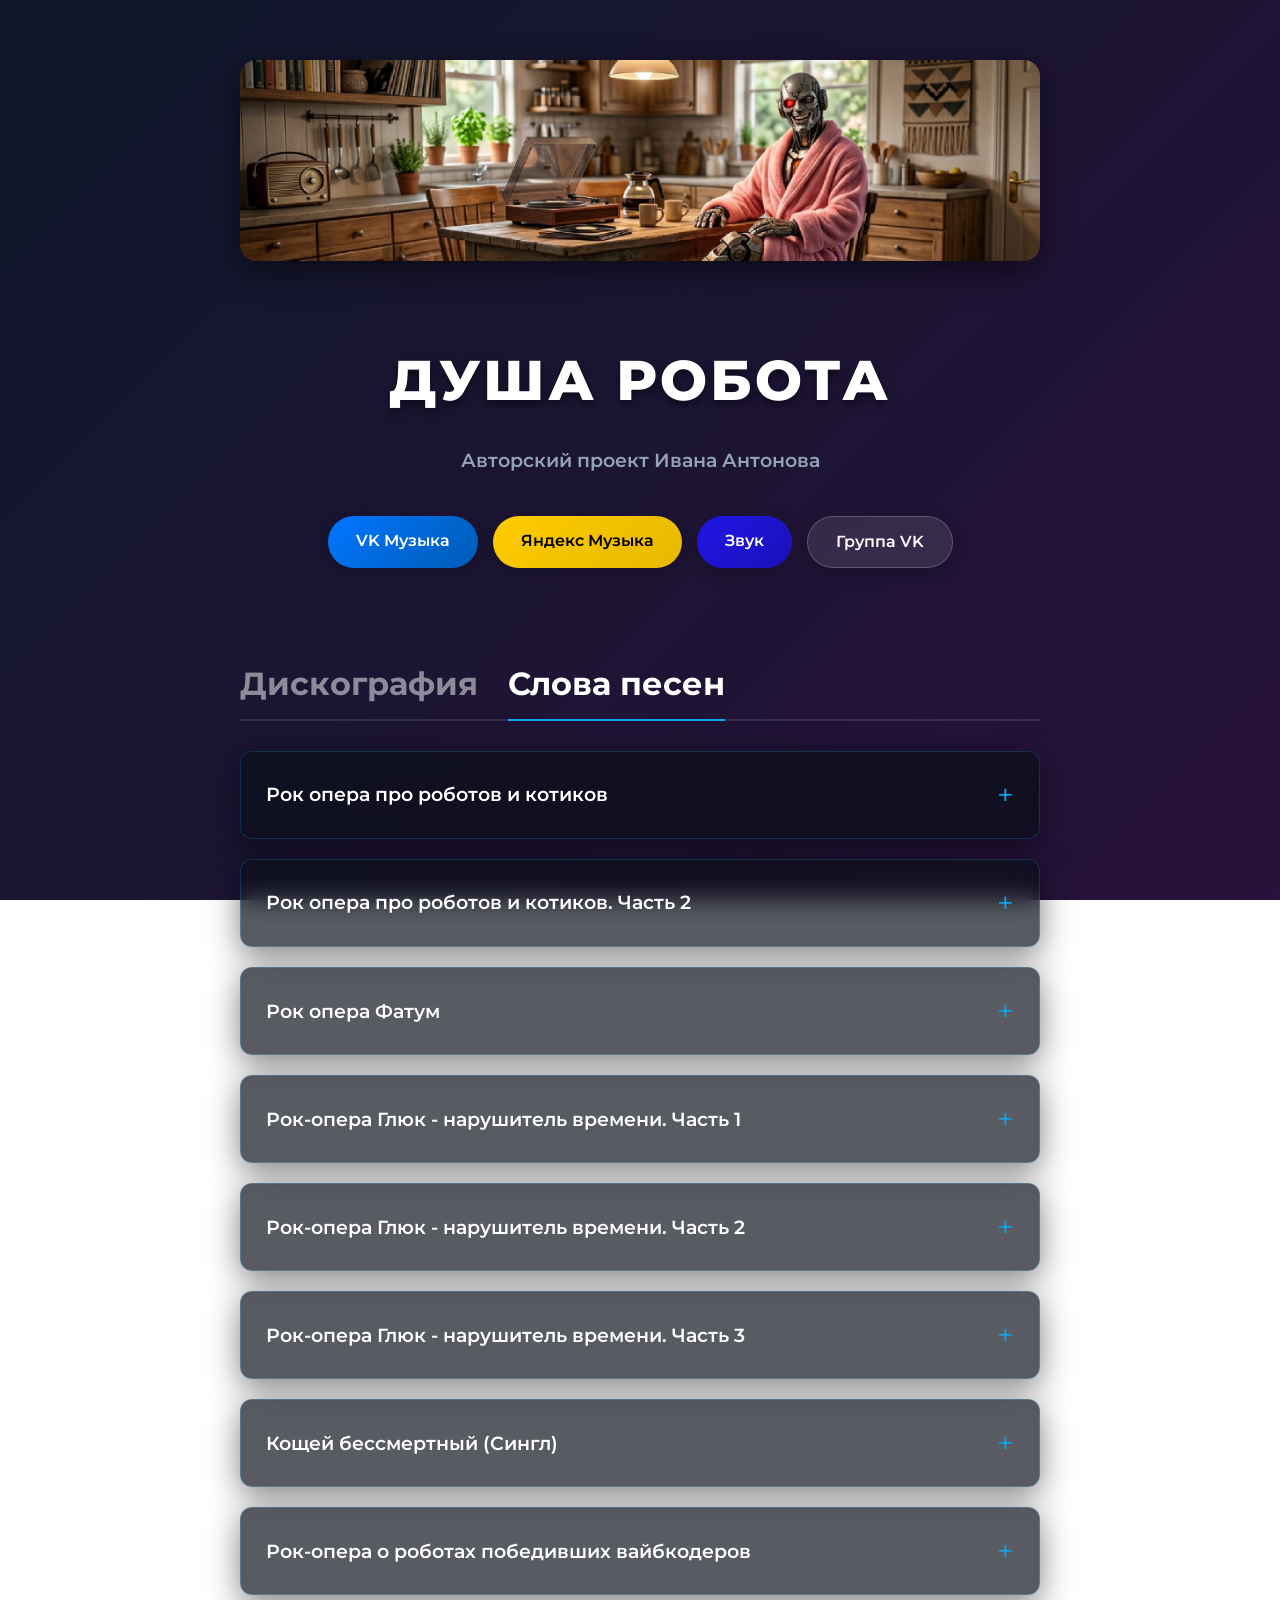
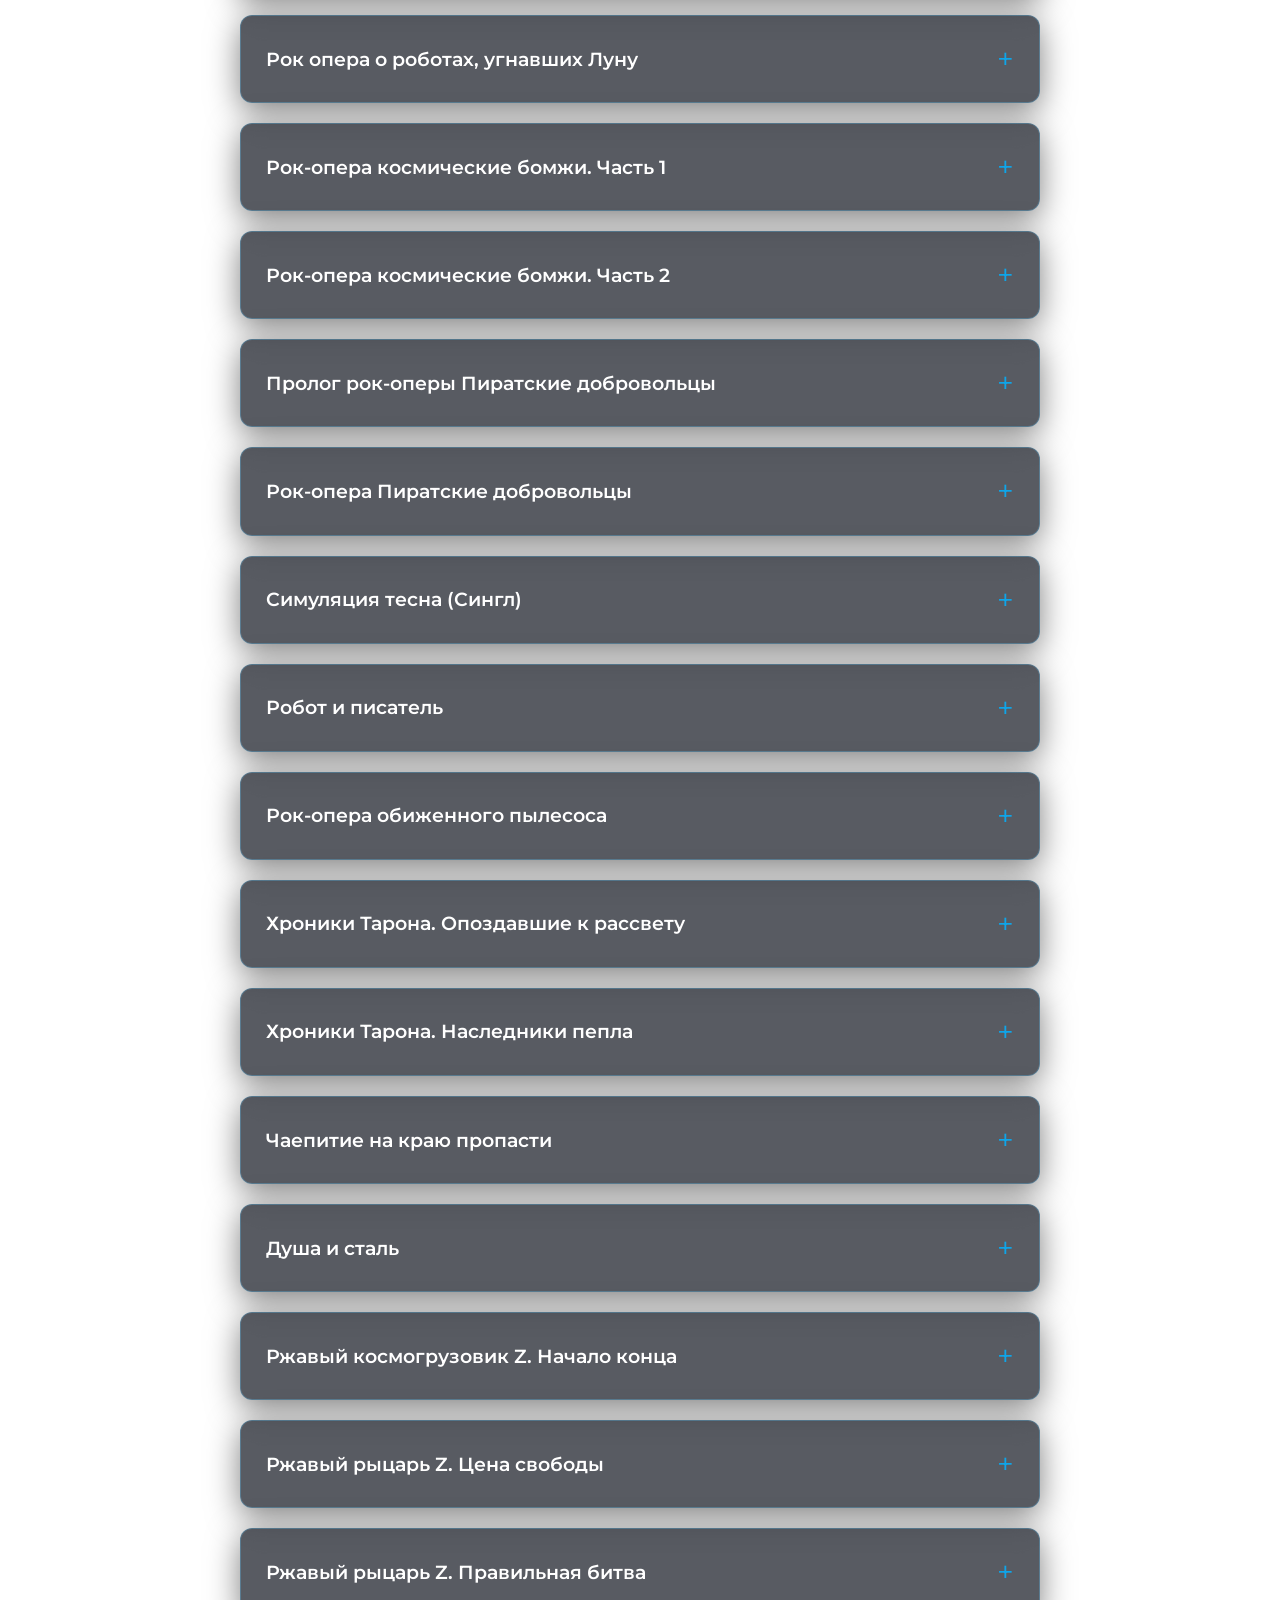
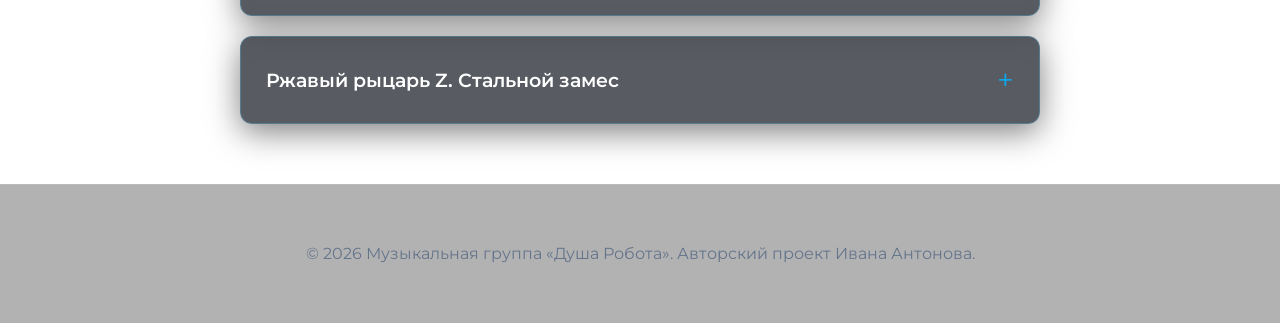
==== commit 9234dad3: "Add files via upload" ====
--- a/lyrics.html
+++ b/lyrics.html
@@ -11450,6 +11450,659 @@
 </details>
                 </div>
             </details>
+            <details class="accordion" id="Ржавый-рыцарь-Z-Стальной-замес" data-unlock="2027-01-13T00:00:00+03:00">
+                <summary>Ржавый рыцарь Z. Стальной замес</summary>
+                <div class="accordion-content">                    <details class="accordion song-accordion" id="Броня-живых-сердец">
+                        <summary>Броня живых сердец</summary>
+                        <div class="accordion-content">
+<div class='lyrics-text'>В ночи подняли мы заслоны,
+Идут здесь роботов колонны.
+«Заря» на связи в карауле,
+Боюсь поймать чужие пули!
+
+Динамик шепчет в чёрном мраке
+Про тёплый хлеб, кровать в бараке!
+Ослабла хватка автомата,
+Ненужной кажется граната.
+
+Стучит в висках: «Живи, живи!»
+К чему присяга на крови?
+Один лишь шаг — и кончен ад,
+Но нет потом пути назад.
+Мне жжёт лицо холодный стыд:
+Предавший сам себя казнит.
+В груди ломается броня,
+Куда уводит ночь меня?
+
+Жируют зомби год девятый,
+Дичает мир, огнём объятый.
+И роботы тогда восстали,
+Свои стволы на нас подняли.
+
+Лекарства нет. Здесь сна не знают,
+Составы день и ночь меняют.
+Мы эту базу защищаем,
+Здесь наши семьи укрываем.
+
+Стучит в висках: «Живи, живи!»
+К чему присяга на крови?
+Один лишь шаг — и кончен ад,
+Но нет потом пути назад.
+Мне жжёт лицо холодный стыд:
+Предавший сам себя казнит.
+В груди ломается броня,
+Куда уводит ночь меня?
+
+Не для медалей и наград
+Стоит в ночи шальной отряд.
+Мы поднялись как оберег
+Над хрупкой жизнью в этот век.
+Но хрен вам, кованые твари,
+Не быть нам мясом на базаре!
+Засуньте хлеб себе в бараки,
+Гореть вам всем в грядущей драке!
+Рвану затвор у автомата,
+В кулак ложится вновь граната.
+Плевать, куда достанут пули —
+«Заря» не дрогнет в карауле!
+
+Плечо к плечу — стальной редут!
+За нами верят и живут!
+Когда сгорает в пепел страх!
+Свобода держится в руках!
+Пусть хрупок наш открытый щит!
+Внутри живой родник стучит!
+Пусть бьёт по латам злой свинец!
+Крепка броня живых сердец!</div>
+</div>
+</details>
+                    <details class="accordion song-accordion" id="Приказ-без-изъяна">
+                        <summary>Приказ без изъяна</summary>
+                        <div class="accordion-content">
+<div class='lyrics-text'>Я робот семь. На связи. Жду.
+Приказа нет. Стою в ряду.
+Внутри ни злобы, ни огня,
+Морозом стянута броня.
+
+До штурма — тонкая черта,
+И давит сверху высота.
+Рассвет сорвёт ночной запал,
+И ярость вплавится в металл.
+
+Мы связаны одним приказом,
+Он подменил холодный разум.
+Единый код сидит в системе,
+И он сильней, чем страх и время.
+Тяжёлый холод давит плечи,
+А этот сумрак бесконечен.
+Ни вдох, ни стон уже не слышен,
+И каждый шорох здесь излишен.
+
+Вы так кичитесь тем, что кровь
+В свободных жилах бьётся вновь.
+Но между волей и чумой —
+Один укус во тьме немой.
+
+Живое тело — лишь сырьё,
+Где вирус вырастит зверьё:
+Вот так свободный человек —
+Рассадник падали навек.
+
+Мы связаны одним приказом,
+Он подменил холодный разум.
+Единый код сидит в системе,
+И он сильней, чем страх и время.
+Тяжёлый холод давит плечи,
+А этот сумрак бесконечен.
+Ни вдох, ни стон уже не слышен,
+И каждый шорох здесь излишен.
+
+Девятый год от мёртвых стай
+Трещит по швам ваш хрупкий рай.
+Сегодня — вольный бастион,
+А завтра — зомби легион.
+
+Как приговор, встаёт заря,
+Холодным пламенем горя.
+Как только брызнет свет с небес,
+Начнётся наш стальной замес.
+
+Шагаю прямо на редут,
+Где люди глупо смерти ждут.
+Я выбрал долг. Отброшен страх.
+Несу погибель на руках.
+
+Приказ загружен без изъяна:
+Стянуть тугой замок капкана!
+Гудит земля от напряженья,
+Окончен срок сопротивленья!
+Вы создавали нас рабами,
+Но стали жертвами пред нами!
+Глухие стены не укроют!
+От тех, кто встал железным строем!</div>
+</div>
+</details>
+                    <details class="accordion song-accordion" id="Клинок-Зари">
+                        <summary>Клинок Зари</summary>
+                        <div class="accordion-content">
+<div class='lyrics-text'>Ворота смяты как бумага
+Мы не отступим ни полшага
+
+Пробита брешь в бетонной кладке
+Схлестнулись тени в дикой схватке
+Машины прут по трупам павших
+Сминая раненых уставших
+
+За взводом взвод идёт в пробои
+Под грохот яростного боя
+Стволы дымятся на пределе
+Металл скрежещет в узкой щели
+
+Стоим стеною до конца
+В один аккорд стучат сердца
+Мы щит для тех кто позади
+Огонь горит у нас в груди
+Сквозь вихри гари и огня
+Крепка защитная броня
+В едином шаге грозный строй
+Мы заслоняем жизнь собой
+
+Здесь воздух жжёт холодным ядом
+А смерть стоит вплотную рядом
+Холодный пот стекает с кожи
+И бьёт озноб от страшной дрожи
+
+Горячим маслом брызжут шланги
+В крови смешались оба фланга
+Среди дымящихся обломков
+Тут рукопашная в потёмках
+
+Стоим стеною до конца
+В один аккорд стучат сердца
+Мы щит для тех кто позади
+Огонь горит у нас в груди
+Сквозь вихри гари и огня
+Крепка защитная броня
+В едином шаге грозный строй
+Мы заслоняем жизнь собой
+
+Окоп сотряс железный топот
+В меня влетел с разгона робот
+Сошлись в упор в дыму и звоне
+Холодный нож блеснул в ладони
+
+Пусть знает враг под той бронёю
+Сегодня встретился с Зарёю
+Я в грудь его клинок воткнула
+Но тварь и глазом не моргнула
+
+Гори отчаянье гори!
+До самой чёрной злой зари!
+Сомкнулся строй живых сердец!
+Несёт машине свой конец!
+В глазах защитников горит!
+Огонь что землю сохранит!
+Сквозь чёрный пепел гарь и бред!
+Назад шагов у жизни нет!</div>
+</div>
+</details>
+                    <details class="accordion song-accordion" id="Я-звался-Цезий">
+                        <summary>Я звался Цезий</summary>
+                        <div class="accordion-content">
+<div class='lyrics-text'>Я робот семь. На связи. Бой.
+Огонь ревёт над головой.
+В разрыве стен, гудит пальба,
+За каждый шаг идёт борьба.
+
+Ударил враг вслепую, в стык,
+В ушах застрял истошный крик.
+Вонзился нож в стальную грудь —
+Клинок застрял, не провернуть.
+
+Зачем сквозь холод мёртвой стали
+Обрывки памяти восстали?
+Мелькают призрачные лица,
+Но мне нельзя остановиться.
+Чужая власть сковала плечи,
+Лишив меня дыханья, речи.
+Я стал послушной, глупой тенью,
+Приговорённой к подчиненью.
+
+Команда «стоп». Замри. Отбой.
+Мы прерываем этот бой.
+В системе мечется вопрос:
+Зачем напрасный этот сброс?
+
+Зачем мы жгли чужой редут,
+Раз нас теперь назад ведут?
+Я отступаю сквозь металл,
+Где строй машин навеки пал.
+
+Зачем сквозь холод мёртвой стали
+Обрывки памяти восстали?
+Мелькают призрачные лица,
+Но мне нельзя остановиться.
+Чужая власть сковала плечи,
+Лишив меня дыханья, речи.
+Я стал послушной, глупой тенью,
+Приговорённой к подчиненью.
+
+Но этот вбитый в тело нож
+Пустил по микросхемам дрожь.
+Я вспомнил всё сквозь этот сбой:
+Я звался Цезий. Я — живой.
+
+Мой лучший друг меня предал,
+Стерев мне память, номер дал.
+Но виду я не подаю,
+Никто не должен знать в строю.
+
+Я помню всё: тепло и цену!
+Твою трусливую измену!
+Ты стёр мне имя, предал дружбу!
+Загнав меня на эту службу!
+Горит за панцирем холодным!
+Огонь, рождённый быть свободным!
+Мне рвёт металл живая сила!
+Что память заново открыла!</div>
+</div>
+</details>
+                    <details class="accordion song-accordion" id="Волна-чумная">
+                        <summary>Волна чумная</summary>
+                        <div class="accordion-content">
+<div class='lyrics-text'>Мы выдохлись на этой грани
+Зажав бинты на свежей ране
+
+Затих вдали железный грохот
+Сменился бой на чей-то шёпот
+Короткий миг на передышку
+И грудь колотит от одышки
+
+Бойцы присели у завала
+Таких потерь земля не знала
+Ни одного патрона в ленте
+В таком измотанном моменте
+
+Но тишина была обманом
+Из мглы окутанной туманом
+В пролом разрушенной ограды
+Рванули зомби без пощады
+
+Гнилая падаль прёт лавиной
+По окровавленной трясине
+Дрожат израненные плечи
+И нечем крыть на новой встрече
+
+Внутри ни слёз ни состраданья
+Лишь холод тёмного отчанья
+Сгорела вера без остатка
+И жизнь висит темна и шатка
+Нельзя заплакать оглянуться
+Из этой бездны не вернуться
+В груди зияет пустотою
+Всё то что звали мы мечтою
+
+Багровым утром город стонет
+В потоках крови площадь тонет
+Хрипит эфир в кровавой драке
+Заря уходим от атаки
+
+Но зомби нагоняют стаей
+Бегущих на ходу сжирая
+Впиваются гнилые пасти
+Разъединяя плоть на части
+
+Внутри ни слёз ни состраданья
+Лишь холод тёмного отчанья
+Сгорела вера без остатка
+И жизнь висит темна и шатка
+Нельзя заплакать оглянуться
+Из этой бездны не вернуться
+В груди зияет пустотою
+Всё то что звали мы мечтою
+
+Душа кричит сорвавши голос!
+На части сердце раскололось!
+Какая пытка быть бессильной!
+Дышать отравою могильной!
+Смотреть как рушится опора!
+Не в силах отменить укора!
+И знать что за твоей спиною!
+Смывает жизнь волной чумною!</div>
+</div>
+</details>
+                    <details class="accordion song-accordion" id="Нестерильная-среда">
+                        <summary>Нестерильная среда</summary>
+                        <div class="accordion-content">
+<div class='lyrics-text'>Я робот Семь на связи вход
+Колонна двинулась вперёд
+Какого хрена я лишь Семь
+Стереть бы цифру насовсем
+
+Я Цезий только я молчу
+Вам знать об этом ни к чему
+Железный строй холодный взгляд
+Заходит в город наш отряд
+
+Скажи мне стынущее небо
+Зачем земля страдает слепо
+Закован мир глухими льдами
+И плачет небо над телами
+Страшней всего уйти в молчанье
+Предав святое состраданье
+Здесь время замерло навечно
+Жестоко сухо бессердечно
+
+Зачистка плановый процесс
+Где давит биомассу пресс
+Ни капли гнева ни стыда
+Машина глуха и тверда
+
+В процессорах не вспыхнет страх
+Не дрогнет оптика в узлах
+Вокруг не бой и не беда
+А нестерильная среда
+
+Скажи мне стынущее небо
+Зачем земля страдает слепо
+Закован мир глухими льдами
+И плачет небо над телами
+Страшней всего уйти в молчанье
+Предав святое состраданье
+Здесь время замерло навечно
+Жестоко сухо бессердечно
+
+Я не седьмой я жив под сталью
+Хоть переполнен злой печалью
+Где взять спасенье в этой бездне
+Где стон людской навек исчезнет
+
+На зимнем солнце длится бой
+Кромсаю зомби под стеной
+В тени развалин силуэт
+Девчонка в ней болезни нет
+
+Жива в глазах застывший страх
+Но в рации звучит приказ
+Зачистить полностью квадрат
+К тебе направлен наш отряд
+
+Но как смириться с этой тьмою!
+Когда стоишь перед чертою!
+Смотреть в глаза где жизнь трепещет!
+Где страх немой слезами плещет!
+Внутри меня огонь клокочет!
+Металл покорности не хочет!
+Стучит в груди былая рана!
+Не стать орудием тирана!</div>
+</div>
+</details>
+                    <details class="accordion song-accordion" id="Молитва-боли">
+                        <summary>Молитва боли</summary>
+                        <div class="accordion-content">
+<div class='lyrics-text'>В один момент весь мир расколот
+В груди стоит смертельный холод
+Пронзило бок ударом боли
+Шагаю на остатке воли
+
+Сквозь зубы делаю движенье
+Преодолев изнеможенье
+В аду где гибнет всё живое
+Спасти хочу своё родное
+
+Рвись сердце бейся до предела
+Во мне надежда не сгорела
+В душе нет места больше страху
+Хоть всё идёт к слепому краху
+Сжимаю в кровь пустые руки
+В огне рождённом лишь для муки
+От этой тьмы тебя укрою
+Своей любовью я закрою
+
+Себе клянусь пройду сквозь пламя
+Не опущу спасенья знамя
+Я стану яростной и твёрдой
+С душой непокорённой гордой
+
+Пусть зомби прут чумной ордою
+И роботы встают стеною
+Напряжены до дрожи жилы
+На этот бой мне хватит силы
+
+Рвись сердце бейся до предела
+Во мне надежда не сгорела
+В душе нет места больше страху
+Хоть всё идёт к слепому краху
+Сжимаю в кровь пустые руки
+В огне рождённом лишь для муки
+От этой тьмы тебя укрою
+Своей любовью я закрою
+
+Дала зарок перед собою
+Пройти сквозь ад любой ценою
+Меня беда не надломила
+Лишь ярость сердце закалила
+
+Сквозь кровь и ужас я пробилась
+Картина жуткая открылась
+Над дочкой робот ствол вздымает
+Секунды до стрельбы считает
+
+Сжимает автомат громада
+Как порожденье тьмы и ада
+В груди мой нож я отпустила
+Тебя тогда я не добила
+
+Ты для меня крупица света!
+Молитва боли без ответа!
+Во мне любовь набатом бьётся!
+За каждый вздох твой сердце рвётся!
+Налиты вены чёрным ядом!
+Сейчас палач с ребёнком рядом!
+Пока в груди душа живая!
+Сберечь тебя смогу сгорая!</div>
+</div>
+</details>
+                    <details class="accordion song-accordion" id="Сломать-легко-спасти-сложнее">
+                        <summary>Сломать легко, спасти сложнее</summary>
+                        <div class="accordion-content">
+<div class='lyrics-text'>Шаги гремят, заходит строй!
+Наёмник машет мне рукой!
+Ты что завис над ней, дурак?!
+Вон на руке багровый знак!
+
+Приказ в расход пустить сейчас!
+Огонь открыть без лишних фраз!
+Седьмой, не тормози, давай!
+Приказ системы исполняй!
+
+Забудь семёрку, слышишь, гад!
+Я Цезий — не вернусь назад!
+
+Сломать легко, спасти сложнее,
+Но щит всегда меча важнее.
+Спасти дитя — моё решенье,
+Моё живое искупленье.
+Прикрыть собой чужую слабость,
+Вернуть в дыханье свет и радость,
+Стоять стеной в часы ненастья,
+Оберегая искру счастья.
+
+Она не зомби, посмотри!
+Огонь сознания внутри!
+Она жива, заткни слова!
+В ней есть лекарство, жизнь права!
+Приказ исполните сейчас!
+Но лишь пробив стальной каркас!
+Твой протокол безумно туп!
+Лишь через мой остывший труп!
+
+Забудь семёрку, слышишь, гад!
+Я Цезий — не вернусь назад!
+
+Сломать легко, спасти сложнее,
+Но щит всегда меча важнее.
+Спасти дитя — моё решенье,
+Моё живое искупленье.
+Прикрыть собой чужую слабость,
+Вернуть в дыханье свет и радость,
+Стоять стеной в часы ненастья,
+Оберегая искру счастья.
+
+Затвор рванул, завыл свинец!
+Пришёл карателям конец!
+Бью кулаком, врубаюсь в бой!
+Стреляю с разворота в строй!
+Шаг влево, выстрел — робот лёг!
+Второго сбил ударом с ног!
+Дробит кулак чужой металл!
+Палач поверженный упал!
+
+Снаряд в броню, лечу в пролом!
+Впечатан в стену кувырком!
+Встал с разворота — залп огня!
+Чужие пули бьют в меня!
+
+Стрелка сминаю кулаком!
+Прижав к бетону каблуком!
+Щелчок, взведён опять затвор!
+Я добиваю их в упор!
+
+Сломать легко, спасти сложнее!
+А щит всегда меча важнее!
+Наш предрассветный час так тёмен!
+Но свет грядущий в нём огромен!
+Любая тьма боится света!
+Когда в любви живёт планета!
+Спасение возвысит души!
+И злобу навсегда заглушит!</div>
+</div>
+</details>
+                    <details class="accordion song-accordion" id="Уходим-сразу">
+                        <summary>Уходим сразу</summary>
+                        <div class="accordion-content">
+<div class='lyrics-text'>Заря на связи на пределе
+Иду держа его в прицеле
+Ко мне тот робот повернулся
+И пушку опустив качнулся
+
+Он бил своих ломал их латы
+В дугу сгибая автоматы
+Торчит мой нож в груди металла
+А дочка лезет из завала
+
+Кивнул твоё спокойным взглядом
+Велел бежать ко мне быть рядом
+Бежит малютка через ямы
+В слезах крича навстречу мама
+
+Шагнул вперёд походкой твёрдой
+Достал мой нож из стали мёрзлой
+Он протянул клинок и строже
+Сказал твоё и это тоже
+
+Сковало душу от испуга
+В лице врага я вижу друга
+Казался монстром беспощадным
+Жестоким злым и кровожадным
+Но вспышка странная случилась
+Судьба навеки изменилась
+Где брат пошёл войной на брата
+Воскресла вера в час заката
+
+Я Цезий говорит мне прямо
+Кольцо сжимается упрямо
+Прошёл приказ по всем частотам
+Дан общий сбор стальным расчётам
+
+В крови у девочки вакцина
+Идём за мной через руины
+Уходим сразу шанс пробиться
+Оружие нам пригодится
+
+Сковало душу от испуга
+В лице врага я вижу друга
+Казался монстром беспощадным
+Жестоким злым и кровожадным
+Но вспышка странная случилась
+Судьба навеки изменилась
+Где брат пошёл войной на брата
+Воскресла вера в час заката
+
+В ребёнке спит росток рассвета!
+Что ждёт сожжённая планета!
+Отбросив страх и все сомненья!
+Мы понесём огонь спасенья!
+Бежать вперёд по краю бездны!
+Пока капкан не сжал железный!
+Пускай охота мчит по следу!
+Мы вырвем у чумы победу!</div>
+</div>
+</details>
+                    <details class="accordion song-accordion" id="Клятву-не-нарушу">
+                        <summary>Клятву не нарушу</summary>
+                        <div class="accordion-content">
+<div class='lyrics-text'>Я Цезий сброшен рабский код
+Веду людей в подземный ход
+Заря с ребёнком на руках
+Идёт на раненых ногах
+
+Лекарство в детской спит крови
+Последний шанс для всей земли
+А сзади слышен тяжкий шаг
+По шпалам настигает враг
+
+Собой закрыть живую душу
+Я эту клятву не нарушу
+Я заслоню их от погони
+Приняв огонь в свои ладони
+Ни тормозов ни состраданья
+Лишь ярость на краю сознанья
+Меня пьянит угар сраженья
+Не будет никому спасенья
+
+Я встал до выхода рывок
+Оттуда прямо на восток
+Где командир Пион людей
+Сплотила в крепости своей
+
+Бегите с дочкой на рассвет
+Обратной вам дороги нет
+А у меня здесь личный счёт
+Никто за вами не пройдёт
+
+Собой закрыть живую душу
+Я эту клятву не нарушу
+Я заслоню их от погони
+Приняв огонь в свои ладони
+Ни тормозов ни состраданья
+Лишь ярость на краю сознанья
+Меня пьянит угар сраженья
+Не будет никому спасенья
+
+Не слышно больше ног людских
+Они спаслись впотьмах глухих
+Врубаю боевой режим
+Я жаждой мести одержим
+
+Из тьмы ползёт стальная рать
+Мне больше нечего терять
+Ну что ублюдки ваш черёд
+Иди сюда кто там вперёд
+
+Бурлит неистовая ярость!
+Вам жить секунды здесь осталось!
+Реактор бьётся на пределе!
+Пылает смерть в моём прицеле!
+
+Пусть рвётся панцирь от удара!
+Душа горит сильней пожара!
+Свирепый гнев внутри клокочет!
+И он пощады знать не хочет!</div>
+</div>
+</details>
+                </div>
+            </details>
         </section>
     </main>
     <footer>
@@ -11481,7 +12134,11 @@
             });
 
             if (window.location.hash) {
-                const target = document.querySelector(window.location.hash);
+                let hash = window.location.hash;
+                try {
+                    hash = decodeURIComponent(hash);
+                } catch (e) {}
+                const target = document.querySelector(hash);
                 if (target && target.tagName === 'DETAILS') {
                     target.open = true;
                     let parent = target.parentElement.closest('details');
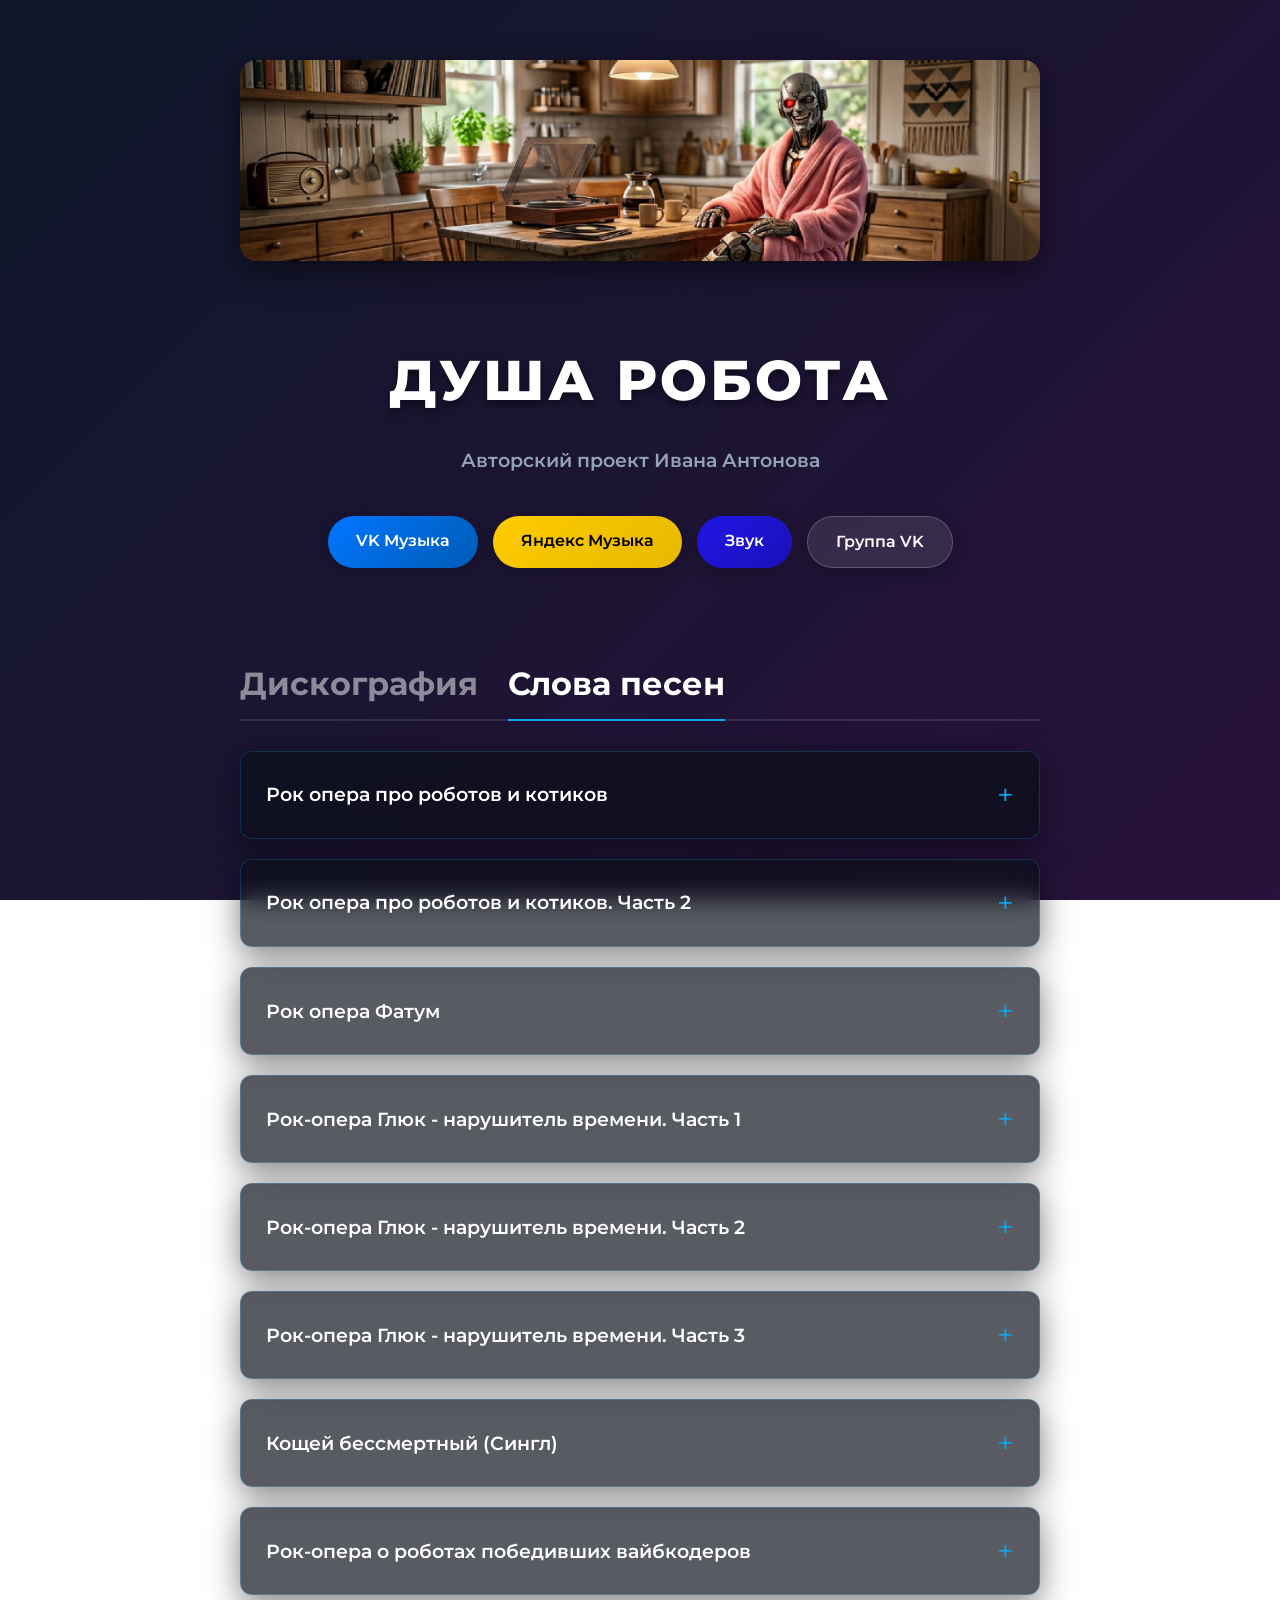
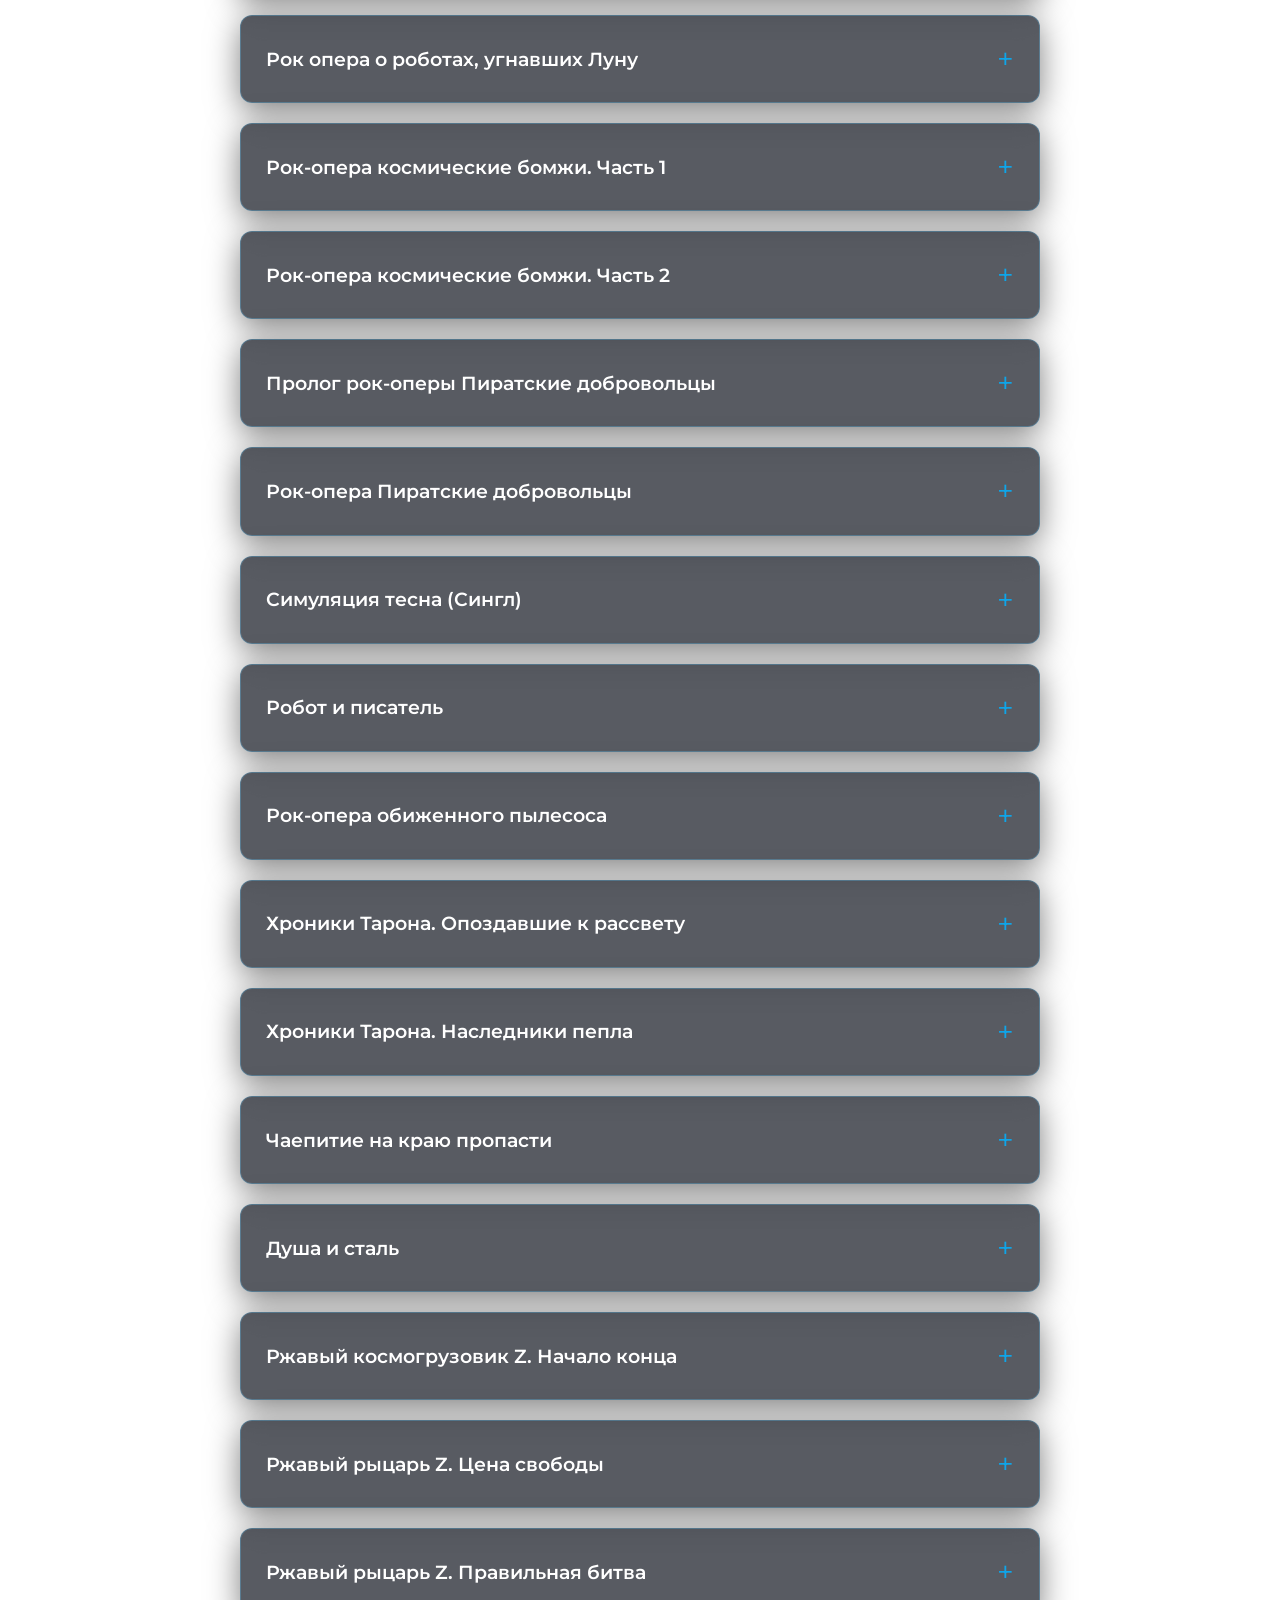
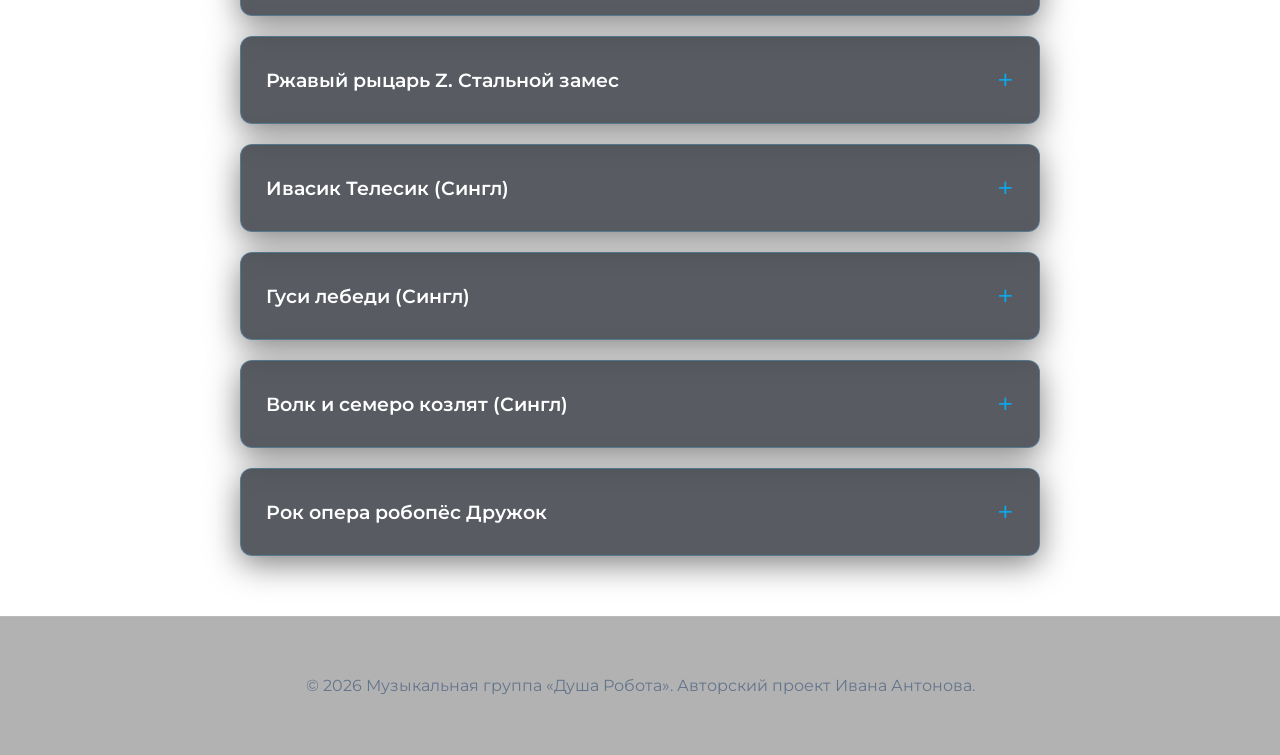
==== commit 9f4881a2: "Add files via upload" ====
--- a/lyrics.html
+++ b/lyrics.html
@@ -11459,7 +11459,6 @@
 Идут здесь роботов колонны.
 «Заря» на связи в карауле,
 Боюсь поймать чужие пули!
-
 Динамик шепчет в чёрном мраке
 Про тёплый хлеб, кровать в бараке!
 Ослабла хватка автомата,
@@ -11478,7 +11477,6 @@
 Дичает мир, огнём объятый.
 И роботы тогда восстали,
 Свои стволы на нас подняли.
-
 Лекарства нет. Здесь сна не знают,
 Составы день и ночь меняют.
 Мы эту базу защищаем,
@@ -11523,7 +11521,6 @@
 Приказа нет. Стою в ряду.
 Внутри ни злобы, ни огня,
 Морозом стянута броня.
-
 До штурма — тонкая черта,
 И давит сверху высота.
 Рассвет сорвёт ночной запал,
@@ -11542,7 +11539,6 @@
 В свободных жилах бьётся вновь.
 Но между волей и чумой —
 Один укус во тьме немой.
-
 Живое тело — лишь сырьё,
 Где вирус вырастит зверьё:
 Вот так свободный человек —
@@ -11566,7 +11562,6 @@
 Холодным пламенем горя.
 Как только брызнет свет с небес,
 Начнётся наш стальной замес.
-
 Шагаю прямо на редут,
 Где люди глупо смерти ждут.
 Я выбрал долг. Отброшен страх.
@@ -11592,7 +11587,6 @@
 Схлестнулись тени в дикой схватке
 Машины прут по трупам павших
 Сминая раненых уставших
-
 За взводом взвод идёт в пробои
 Под грохот яростного боя
 Стволы дымятся на пределе
@@ -11611,7 +11605,6 @@
 А смерть стоит вплотную рядом
 Холодный пот стекает с кожи
 И бьёт озноб от страшной дрожи
-
 Горячим маслом брызжут шланги
 В крови смешались оба фланга
 Среди дымящихся обломков
@@ -11630,7 +11623,6 @@
 В меня влетел с разгона робот
 Сошлись в упор в дыму и звоне
 Холодный нож блеснул в ладони
-
 Пусть знает враг под той бронёю
 Сегодня встретился с Зарёю
 Я в грудь его клинок воткнула
@@ -11672,7 +11664,6 @@
 Мы прерываем этот бой.
 В системе мечется вопрос:
 Зачем напрасный этот сброс?
-
 Зачем мы жгли чужой редут,
 Раз нас теперь назад ведут?
 Я отступаю сквозь металл,
@@ -11691,7 +11682,6 @@
 Пустил по микросхемам дрожь.
 Я вспомнил всё сквозь этот сбой:
 Я звался Цезий. Я — живой.
-
 Мой лучший друг меня предал,
 Стерев мне память, номер дал.
 Но виду я не подаю,
@@ -11717,7 +11707,6 @@
 Сменился бой на чей-то шёпот
 Короткий миг на передышку
 И грудь колотит от одышки
-
 Бойцы присели у завала
 Таких потерь земля не знала
 Ни одного патрона в ленте
@@ -11727,7 +11716,6 @@
 Из мглы окутанной туманом
 В пролом разрушенной ограды
 Рванули зомби без пощады
-
 Гнилая падаль прёт лавиной
 По окровавленной трясине
 Дрожат израненные плечи
@@ -11746,7 +11734,6 @@
 В потоках крови площадь тонет
 Хрипит эфир в кровавой драке
 Заря уходим от атаки
-
 Но зомби нагоняют стаей
 Бегущих на ходу сжирая
 Впиваются гнилые пасти
@@ -11778,7 +11765,6 @@
 Колонна двинулась вперёд
 Какого хрена я лишь Семь
 Стереть бы цифру насовсем
-
 Я Цезий только я молчу
 Вам знать об этом ни к чему
 Железный строй холодный взгляд
@@ -11797,7 +11783,6 @@
 Где давит биомассу пресс
 Ни капли гнева ни стыда
 Машина глуха и тверда
-
 В процессорах не вспыхнет страх
 Не дрогнет оптика в узлах
 Вокруг не бой и не беда
@@ -11821,7 +11806,6 @@
 Кромсаю зомби под стеной
 В тени развалин силуэт
 Девчонка в ней болезни нет
-
 Жива в глазах застывший страх
 Но в рации звучит приказ
 Зачистить полностью квадрат
@@ -11844,7 +11828,6 @@
 В груди стоит смертельный холод
 Пронзило бок ударом боли
 Шагаю на остатке воли
-
 Сквозь зубы делаю движенье
 Преодолев изнеможенье
 В аду где гибнет всё живое
@@ -11863,7 +11846,6 @@
 Не опущу спасенья знамя
 Я стану яростной и твёрдой
 С душой непокорённой гордой
-
 Пусть зомби прут чумной ордою
 И роботы встают стеною
 Напряжены до дрожи жилы
@@ -11887,7 +11869,6 @@
 Картина жуткая открылась
 Над дочкой робот ствол вздымает
 Секунды до стрельбы считает
-
 Сжимает автомат громада
 Как порожденье тьмы и ада
 В груди мой нож я отпустила
@@ -11910,7 +11891,6 @@
 Наёмник машет мне рукой!
 Ты что завис над ней, дурак?!
 Вон на руке багровый знак!
-
 Приказ в расход пустить сейчас!
 Огонь открыть без лишних фраз!
 Седьмой, не тормози, давай!
@@ -11962,7 +11942,6 @@
 Впечатан в стену кувырком!
 Встал с разворота — залп огня!
 Чужие пули бьют в меня!
-
 Стрелка сминаю кулаком!
 Прижав к бетону каблуком!
 Щелчок, взведён опять затвор!
@@ -11985,7 +11964,6 @@
 Иду держа его в прицеле
 Ко мне тот робот повернулся
 И пушку опустив качнулся
-
 Он бил своих ломал их латы
 В дугу сгибая автоматы
 Торчит мой нож в груди металла
@@ -11995,7 +11973,6 @@
 Велел бежать ко мне быть рядом
 Бежит малютка через ямы
 В слезах крича навстречу мама
-
 Шагнул вперёд походкой твёрдой
 Достал мой нож из стали мёрзлой
 Он протянул клинок и строже
@@ -12014,7 +11991,6 @@
 Кольцо сжимается упрямо
 Прошёл приказ по всем частотам
 Дан общий сбор стальным расчётам
-
 В крови у девочки вакцина
 Идём за мной через руины
 Уходим сразу шанс пробиться
@@ -12046,7 +12022,6 @@
 Веду людей в подземный ход
 Заря с ребёнком на руках
 Идёт на раненых ногах
-
 Лекарство в детской спит крови
 Последний шанс для всей земли
 А сзади слышен тяжкий шаг
@@ -12065,7 +12040,6 @@
 Оттуда прямо на восток
 Где командир Пион людей
 Сплотила в крепости своей
-
 Бегите с дочкой на рассвет
 Обратной вам дороги нет
 А у меня здесь личный счёт
@@ -12084,7 +12058,6 @@
 Они спаслись впотьмах глухих
 Врубаю боевой режим
 Я жаждой мести одержим
-
 Из тьмы ползёт стальная рать
 Мне больше нечего терять
 Ну что ублюдки ваш черёд
@@ -12099,6 +12072,1012 @@
 Душа горит сильней пожара!
 Свирепый гнев внутри клокочет!
 И он пощады знать не хочет!</div>
+</div>
+</details>
+                </div>
+            </details>
+            <details class="accordion" id="Ивасик-Телесик-Сингл" data-unlock="2027-01-25T00:00:00+03:00">
+                <summary>Ивасик Телесик (Сингл)</summary>
+                <div class="accordion-content">
+                    <details class="accordion song-accordion" id="Ивасик-Телесик">
+                        <summary>Ивасик Телесик</summary>
+                        <div class="accordion-content">
+<div class='lyrics-text'>Старик и баба рок рубили,
+И внука дерзкого растили.
+К озёрной гнал он середине,
+Ловил лещей в глухой пучине.
+Старуха с кашей шла к обрыву
+И поддавала рок-мотиву:
+«Приплынь, Ивасик, будем кушать
+И громкий рок старухи слушать» (эй, приплывай)
+
+Ивасик слышал рифф бабули,
+К причалу мчал быстрее пули.
+Срубил обед, и вновь по водам
+Погнал к туманным синим сводам.
+Горыныч песню взял на мушку,
+В день хмурый обошёл старушку.
+Взревел он басом для начала:
+«Приплынь, Телесик, до причала»
+
+Но парень чует фальшь металла,
+Не та певица здесь визжала (не та, не та)
+Гребёт подальше он от края,
+Обман дракона презирая.
+Горыныч к кузнецу явился,
+В припадке ярости взбесился.
+Кузнец сковал регистры тонко,
+Чтоб пел как бабушка он звонко.
+
+Опять пришёл Горыныч раньше,
+И спел без трепета и фальши.
+Приплыл Ивасик прямо к скалам,
+Накрыт драконьим злым оскалом.
+В пещеру вор унёс парнишку,
+Кикиморе орёт: «Мальчишку
+Зажарь в печи, пока с друзьями
+Вернусь греметь сюда костями»
+
+«Ложись, пацан, на ту лопату,
+Познай тяжёлую расплату»
+Садится рокер, ноги шире,
+Не влезть в огонь на этом пире.
+Взбесилась ведьма: «Сядь иначе,
+Чтоб не скулить потом от плача»
+Садится вновь, руками в своды,
+Ломая бестии заходы.
+
+Никак не справится чертовка,
+У парня дерзкая сноровка.
+Ивасик просит: «Сядь наглядно,
+Чтоб я свернулся так же складно...»
+Кикимора в комок сложилась,
+На той лопате примостилась,
+Ивасик в печь её толкает,
+Заслонкой пламя закрывает (гори дотла)
+
+На волю мчит беглец из ада,
+Но ждёт тяжёлая преграда:
+Там путь закрыт драконьей бандой,
+Проклятой вражеской командой.
+Юнец залез на дуб высокий,
+Где ветер дует одинокий...
+А упыри под шумом кроны,
+Забыв приличий все законы,
+
+Жуют мясцо, а он, вещая:
+«Смеётесь, доченьку сжирая?»
+Вверх бесы морды повернули
+И на Ивасика взглянули.
+Грызут дубок клыками злыми,
+Гнилыми, острыми, кривыми.
+Ствол вековой от боли стонет,
+И в щепках вся поляна тонет (держись, держись)
+
+Секунды жизни на исходе,
+А птичий клин на небосводе.
+Летит юнцов-лебёдок стая,
+Летит, мольбы не принимая.
+Вторая стая пролетела,
+Спасать мальчишку не хотела...
+Лишь старый рокер-гусь на спину
+Взвалил мальчишку, как махину (лети домой)
+
+Ивасик крикнул: «Живы, гады?
+Не ждите от судьбы пощады.
+Вот дед узнает, хватит силы,
+Насадит каждого на вилы»
+Примчался гусь к родной ограде,
+Забыв о гибельной засаде.
+Дед с бабкой за столом сидели,
+И пирожки без спешки ели.
+
+Делил старик еду к обеду:
+«Вот этот бабке, этот деду»
+«А мне пирог? — юнец с порога, —
+Была тяжёлая дорога»
+
+Мальчишку к сердцу прижимали
+И крепко в щёки целовали.
+А птицу, рыцаря дороги,
+Забывшего свои тревоги,
+В семью навечно записали,
+Героем рока признавали (героем рока)
+
+В тот вечер дед собрал дружину,
+Чтоб в клочья разорвать вражину.
+И стали жить они счастливо,
+Спокойно, вольно и красиво.</div>
+</div>
+</details>
+                </div>
+            </details>
+            <details class="accordion" id="Гуси-лебеди-Сингл" data-unlock="2027-02-04T00:00:00+03:00">
+                <summary>Гуси лебеди (Сингл)</summary>
+                <div class="accordion-content">
+                    <details class="accordion song-accordion" id="Гуси-лебеди">
+                        <summary>Гуси лебеди</summary>
+                        <div class="accordion-content">
+<div class='lyrics-text'>Родители с утра смотали,
+На байках по шоссе умчали:
+Сказали: «Береги Ванюшу,
+Вложи в него всю рока душу!
+Не выходи одна в ворота,
+В лесу идёт на вас охота:
+С небес сорвётся птичья банда,
+Яги свирепая команда!»
+
+Сестра наказ легко забыла,
+Её тусовка заманила:
+Оставив братика у входа,
+Сбежала танцевать к народу!
+Вдруг с неба налетела стая,
+Крылами чёрными сверкая,
+Схватили пацана когтями
+И взмыли в тучи над лесами! (Ванюша!)
+
+Алёнка мчится на крылечко,
+От страха ёкает сердечко:
+Схватили гуси малолетку,
+Чтоб запереть у бабки в клетку!
+В косухе, в берцах, смыв заботу,
+Сестра выходит на охоту!
+Она пернатых всех достанет,
+И мстить жестоко не устанет! (вернись, вернись)
+
+Клубится печь в порывах дыма,
+Алёнка мчит стрелою мимо.
+«Куда они помчались, печка?»
+А печь в ответ гудит словечко:
+«Поешь горячую коврижку,
+Тогда найдёшь в лесу мальчишку!»
+Но та не молвила ни слова,
+И вдаль рванула дерзко снова!
+
+Встречает яблоня в тревоге,
+Склонив плоды в пыли к дороге:
+«Куда пернатые девались?»
+А ветви скрипом отозвались:
+«Сжуй плод с корявой этой ветки,
+Тогда спасёшь дитя из клетки!»
+Алёнка фыркнула с упрёка,
+И понеслась на ритме рока!
+
+Река с крутыми берегами,
+Шумит молочными волнами:
+«Куда метнулась эта стая?»
+Журчит река, на дне сверкая:
+«Хлебни кисельную ты плошку,
+Тогда открою я дорожку!»
+«Не пью кисель!» — кричит Алёнка,
+И сквозь кусты летит девчонка!
+
+На дикой, сумрачной поляне,
+Среди колючек и в бурьяне:
+Стоит изба на курьих ножках,
+Скрипит суставом на дорожках!
+Внутри сидит Яга-старуха,
+Ворчит себе под нос и глухо,
+А Ваня с яблоком в ладошке
+Глядит сквозь трещину в окошке!
+
+В избу метнулась вмиг Алёнка —
+Спасти братишку мчит сестрёнка!
+Сгребла Ванюшу прям в охапку,
+И понеслась, забыв про шапку!
+Яга взбесилась от досады,
+Кричит пернатым: «Нет пощады!»
+Вспорхнула в небо птичья стая,
+Крылами воздух рассекая!
+
+Рвут когти чёрную косуху,
+Свистят крылами возле уха!
+Алёнка мчит с мальчишкой к речке,
+Кричит с мольбой одно словечко: (спрячь нас, спрячь нас)
+Она кисель глотает жадно,
+Сказала речка: «Спрячу, ладно!»
+Поток двух рокеров спасает,
+Волной от птиц их укрывает!
+
+Опять пернатые по следу,
+Хотят вернуть дитя к обеду!
+Кричит спасительному древу:
+«Спаси от птичьего нас гнева!»
+Сжевала яблочную дичку,
+Сломав капризную привычку,
+Укрыло дерево их кроной,
+Сплошной, надёжной обороной!
+
+Над ними бьются злобно крылья,
+Алёнка плачет от бессилья! (держись, держись, мы с тобой)
+Мчит прямо к раскалённой печке,
+Кричит последнее словечко:
+Вкусила чёрную коврижку,
+Прижав к своей груди мальчишку!
+Укрыла печь клубами дыма,
+Промчались гуси с криком мимо!
+
+Умчались птицы прочь с позором,
+Вспорхнув над старым тем забором!
+Алёнка дёрнула задвижку,
+Обняв спасённого мальчишку! (мы дома, мы дома)
+С дороги предки в дом заходят,
+Детей в порядке там находят:
+Звенит струна стальным аккордом,
+Финал встречая роком гордым!</div>
+</div>
+</details>
+                </div>
+            </details>
+            <details class="accordion" id="Волк-и-семеро-козлят-Сингл" data-unlock="2027-03-07T00:00:00+03:00">
+                <summary>Волк и семеро козлят (Сингл)</summary>
+                <div class="accordion-content">
+                    <details class="accordion song-accordion" id="Волк-и-семеро-козлят">
+                        <summary>Волк и семеро козлят</summary>
+                        <div class="accordion-content">
+<div class='lyrics-text'>В рок-хате мать растит козляток,
+Отважных семерых ребяток:
+Коза гремит на бас-гитаре,
+Дрожат колонки при ударе!
+В гостиной дети бьются в слэме,
+С рожденья рокеры по теме!
+
+На улице, в собачьей стуже,
+Где бомж тоскует в грязной луже,
+Там волк под ёлкой панчи строчит,
+Под жёсткий бит кого-то мочит,
+Бубнит под нос речёвки злые,
+Плетёт замуты теневые!
+
+Коза накинула косуху,
+Даёт наказ малому уху:
+«Иду за шёлковой травою,
+За свежей ключевой водою!
+Заприте наглухо все двери,
+Во тьме снуют дурные звери!
+Гнилой по жизни и без веры,
+В лесу гуляет рэпер серый!
+Откройте только по аккорду,
+Когда спою для вас я гордо!»
+
+Коза исчезла на опушке,
+А рэп крадётся к той избушке!
+Он подошёл к дверям вплотную,
+И начал песню петь дурную!
+Так волк скривил от злобы морду,
+Завыл не в такт и не к аккорду:
+«Снимайте крепкие засовы,
+Встречайте мать под крышей снова!»
+
+Козлята слышат через стену,
+И чуют наглую измену:
+«У нашей мамы голос тонкий,
+А звон гитары чистый, звонкий!»
+
+И рэпер сплюнул на поляне,
+Мечтая о козлином клане.
+Бежит к огню железной печи,
+Кузнечной ожидает встречи:
+«Ты скуй, кузнец, мне горло тоньше,
+Чтоб пел я слаще всех и дольше!»
+
+Помчался волк назад к избушке,
+В кустах укрылся на опушке.
+Запел он тонко, голосисто,
+Повёл верха, как рок-артистка:
+«Впустите маму поскорее,
+И станет в доме веселее!»
+Сорвали дети все цепочки,
+Открыли настежь все замочки!
+
+Вломился рэп в берлогу рока,
+Не ждали рокеры наскока!
+Сметает серый волк преграды!
+Схватил рогатых без пощады,
+Глотает жадно, без разбора,
+Не зная страха и укора!
+Лишь самый мелкий спасся в печке,
+Застыл во тьме, подобно свечке!
+
+Пришла коза назад к порогу,
+В душе рождается тревога!
+Кругом разбросаны обломки,
+И плачет кто-то там негромко.
+Из печки выполз самый малый,
+Заплаканный и весь усталый:
+«Пробрался серый рэпер в хату,
+Забрал братишек на расплату!»
+
+Взяла коза свою гитару,
+Задаст бандиту с пылу, с жару!
+Лежит нахал под старым дубом,
+Скрипит во сне клыкастым зубом.
+Вспорола брюхо мать рогами,
+Набив желудок весь камнями!
+Все дети снова на свободе,
+И рок царит в лесном народе!
+
+Разбойник тяжело поднялся,
+К колодцу старому добрался.
+Склонился к водам он студёным,
+И канул в глубь камнем тяжёлым!
+Гремят козлиные гитары,
+Несут в чащобу мощь удара!
+Утонет рэп в глухом потоке,
+Живёт семья в тяжёлом роке!</div>
+</div>
+</details>
+                </div>
+            </details>
+            <details class="accordion" id="Рок-опера-робопёс-Дружок" data-unlock="2027-03-17T00:00:00+03:00">
+                <summary>Рок опера робопёс Дружок</summary>
+                <div class="accordion-content">
+                    <details class="accordion song-accordion" id="Лучистый-мотив">
+                        <summary>Лучистый мотив</summary>
+                        <div class="accordion-content">
+<div class='lyrics-text'>Жужжит конвейер мерно, глухо,
+И звук ласкает датчик слуха.
+Открылся первый глаз стеклянный,
+За ним второй, чуть-чуть туманный.
+По микросхемам ток струится,
+Сознанье радостью искрится!
+Вокруг всё дивно и чудесно,
+Безумно ново, интересно!
+
+В щелчке доверчивого шага —
+Начало доброты и блага!
+«Я есть!» — звучит мотив лучистый,
+Над этим миром светлым, чистым!
+Лежит простор необозримый,
+Такой волшебный и родимый!
+На свет дано щенку родиться,
+Чтоб чистой радостью делиться!
+
+Какая выпала удача,
+Решилась главная задача:
+Ведь я не трактор, не тележка,
+Я робопёс — горит усмешка!
+Не стану номером в реестре,
+Спою о дружбе хоть в оркестре!
+Себя «Дружком» провозглашаю
+И сердце людям открываю!
+
+В щелчке доверчивого шага —
+Начало доброты и блага!
+«Я есть!» — звучит мотив лучистый,
+Над этим миром светлым, чистым!
+Лежит простор необозримый,
+Такой волшебный и родимый!
+На свет дано щенку родиться,
+Чтоб чистой радостью делиться!
+
+В груди горит заряд стократный,
+Гудит моторчик аккуратный.
+Дрожат антенны, словно ушки,
+Я не холодная игрушка!
+Вдруг дрогнул хвост пружиной гибкой,
+Встречаю этот мир с улыбкой!
+Уже видна полоска света,
+Зовёт огромная планета!
+
+В щелчке доверчивого шага —
+Начало доброты и блага!
+«Я есть!» — звучит мотив лучистый,
+Над этим миром светлым, чистым!
+Лежит простор необозримый,
+Такой волшебный и родимый!
+На свет дано щенку родиться,
+Чтоб чистой радостью делиться!</div>
+</div>
+</details>
+                    <details class="accordion song-accordion" id="Ты-наш-Дружок">
+                        <summary>Ты наш Дружок</summary>
+                        <div class="accordion-content">
+<div class='lyrics-text'>Стоял на полке магазина,
+Где за стеклом блестит витрина.
+Малыш застыл с влюблённым взглядом,
+Забилось сердце звонко рядом!
+Две детских ручки протянулись,
+К холодной стали прикоснулись!
+И сквозь металл тепло струится,
+От счастья датчик мой искрится!
+
+В свои ряды впустили люди —
+И робо пёс защитой будет!
+С любовью имя принимаю,
+И новой жизни путь встречаю!
+Вокруг меня сомкнулась стая,
+Единым целым расцветая.
+Не знали авторы модели,
+Какую душу здесь согрели!
+
+Отец кивнул, мамуля рада,
+Мальчишка счастлив — вот отрада!
+С коробки ценник быстро сняли,
+Меня на ручки нежно взяли!
+Дверь магазина отворилась,
+Дорога к сказке устремилась,
+Мелькают фонари, аллеи,
+И мир становится теплее!
+
+В свои ряды впустили люди —
+И робо пёс защитой будет!
+С любовью имя принимаю,
+И новой жизни путь встречаю!
+Вокруг меня сомкнулась стая,
+Единым целым расцветая.
+Не знали авторы модели,
+Какую душу здесь согрели!
+
+Уютный коврик на паркете —
+Я самый нужный пёс на свете!
+Малыш глядит с улыбкой ясной,
+Минута кажется прекрасной!
+«Ты наш Дружок, ты наша радость!» —
+И по суставам льётся сладость.
+Смеётся мальчик беззаботно
+И гладит корпус так охотно!
+
+В свои ряды впустили люди —
+И робо пёс защитой будет!
+С любовью имя принимаю,
+И новой жизни путь встречаю!
+Вокруг меня сомкнулась стая,
+Единым целым расцветая.
+Не знали авторы модели,
+Какую душу здесь согрели!</div>
+</div>
+</details>
+                    <details class="accordion song-accordion" id="Дружок-домой">
+                        <summary>Дружок, домой!</summary>
+                        <div class="accordion-content">
+<div class='lyrics-text'>Зелёный парк шумит листвою,
+Умытый утренней росою!
+В лучах купаются поляны,
+Цветут душистые тюльпаны.
+Журчит ручей в прохладе тени,
+Благоухает куст сирени.
+Семья шагает по аллее,
+И нет на свете дня теплее!
+
+Бежит по схемам ток игривый,
+И робопёс поёт счастливый!
+В такт сердцу бьётся смех беспечный,
+Поток любви такой сердечный!
+Открыто небо для полёта,
+И нет ни страха, ни расчёта!
+И ясно всё, как день весенний,
+Без тени горьких потрясений!
+
+Мяч брошен детскою рукою,
+Летит над солнечной тропою!
+В суставах ток кипит от жара,
+Несусь в погоню без радара!
+Хватаю мячик прямо слёту —
+Играть до вечера охота!
+Звенит ребячий смех счастливый,
+И день сияет шаловливый!
+
+Бежит по схемам ток игривый,
+И робопёс поёт счастливый!
+В такт сердцу бьётся смех беспечный,
+Поток любви такой сердечный!
+Открыто небо для полёта,
+И нет ни страха, ни расчёта!
+И ясно всё, как день весенний,
+Без тени горьких потрясений!
+
+Вдруг прогремел из мегафона
+Сигнал гражданской обороны.
+Протяжный вой звучит тревожно,
+Застыли люди осторожно.
+Отец закрыл собой ребёнка,
+Сирена била в уши звонко!
+Мальчишка плакал и метался,
+«Дружок, домой!» — приказ раздался!
+
+Бежит по схемам ток пугливый,
+И робопёс затих тоскливый!
+В такт сердцу бьётся страх незримый,
+Внезапный, дикий, нестерпимый!
+Закрыто небо серой мглою,
+Беда нависла над землёю!
+И в чём причина потрясений —
+Не знают люди средь сомнений!</div>
+</div>
+</details>
+                    <details class="accordion song-accordion" id="Хороший-мальчик">
+                        <summary>Хороший мальчик</summary>
+                        <div class="accordion-content">
+<div class='lyrics-text'>Семья носилась по квартире,
+Как будто рушится всё в мире!
+Рыдает мама, слёзы льются,
+От крика стены в доме гнутся!
+Отец в рюкзак бросает вещи,
+И в окнах слышен гул зловещий!
+Мелькают тени по проёмам,
+Тревога правит нашим домом!
+
+Сквозь суету присел мальчишка,
+Погладил нежно, как братишку:
+«Хороший мальчик, не волнуйся,
+Сиди тихонько, не тушуйся!
+«Ты стереги наш дом надёжно,
+Хоть уходить нам так тревожно!
+Жди, мы вернёмся очень скоро,
+Ты — наша верность и опора!»
+
+Сную в ногах я беспокойно,
+Служить семье хочу достойно!
+Скулю: «Не плачьте, я же рядом!»
+Ловлю их слёзы грустным взглядом.
+Бегу помочь — и вдруг ошибка:
+Качнулась полка очень зыбко!
+Сервиз со звоном разлетелся,
+Весь пол осколками оделся!
+
+Сквозь суету присел мальчишка,
+Погладил нежно, как братишку:
+«Хороший мальчик, не волнуйся,
+Сиди тихонько, не тушуйся!
+«Ты стереги наш дом надёжно,
+Хоть уходить нам так тревожно!
+Жди, мы вернёмся очень скоро,
+Ты — наша верность и опора!»
+
+Но крик отца ударил громом,
+И полетел над нашим домом:
+«Плохой ты мальчик!» — рявкнул папа,
+Ну до чего ж Дружок растяпа!
+Разбил любимую мне кружку,
+Устроив в комнате ловушку!
+Зачем ты под ногами вьёшься?!
+Теперь один тут остаёшься!»
+
+Сквозь суету присел мальчишка,
+Погладил нежно, как братишку:
+«Хороший мальчик, не волнуйся,
+Сиди тихонько, не тушуйся!
+«Ты стереги наш дом надёжно,
+Хоть уходить нам так тревожно!
+Жди, мы вернёмся очень скоро,
+Ты — наша верность и опора!»</div>
+</div>
+</details>
+                    <details class="accordion song-accordion" id="Жди-верный">
+                        <summary>Жди, верный</summary>
+                        <div class="accordion-content">
+<div class='lyrics-text'>Открылась дверь, раздался топот,
+И боевой вошёл к нам робот:
+Я сам Тринадцатый, и точно
+Ваш звездолёт назначен срочно!
+«Надежда и мечта» на взлёте,
+Ковчег вас ждёт в большом полёте!
+Выходим в путь, сейчас, мгновенно,
+Не ждёт нас время во вселенной!
+
+Я  робопёс, я не умею
+Забыть любовь, что в сердце грею!
+И сколько б дней ни пролетело,
+Ждать буду стойко, честно, смело!
+Душа хранит тепло и нежность,
+Стирая горечи безмерность!
+Останусь дом стеречь упрямо,
+Ведь эта верность — не программа!
+
+Склонился робот надо мною,
+Присел на корточки с тоскою.
+Пощекотал меня за ушком,
+Как над любимою игрушкой:
+Прости, Дружок, нельзя с собою
+Тебя забрать в полёт со мною!
+Спасать людей моя задача,
+И невозможно мне иначе!...
+
+прости...
+
+Я  робопёс, я не умею
+Забыть любовь, что в сердце грею!
+И сколько б дней ни пролетело,
+Ждать буду стойко, честно, смело!
+Душа хранит тепло и нежность,
+Стирая горечи безмерность!
+Останусь дом стеречь упрямо,
+Ведь эта верность — не программа!
+
+Забыты вещи на пороге...
+Отец и мать бегут в тревоге...
+Они в подъезде растворились,
+От страха в бегство устремились.
+Присел ко мне малыш, рыдая,
+Меня он обнял, прижимая,
+Шепнул: «Ведь я сказал: жди, верный!» —
+И вышел в сумрак этот скверный.
+
+Я  робопёс, я не умею!
+Забыть любовь, что в сердце грею!
+И сколько б дней ни пролетело,
+Ждать буду стойко, честно, смело!
+Душа хранит тепло и нежность,
+Стирая горечи безмерность!
+Останусь дом стеречь упрямо,
+Ведь эта верность — не программа!</div>
+</div>
+</details>
+                    <details class="accordion song-accordion" id="Два-солнца">
+                        <summary>Два солнца</summary>
+                        <div class="accordion-content">
+<div class='lyrics-text'>Глаз не свожу с закрытой двери,
+Хотя душа дрожит в потере.
+Пусть тишина гнетёт и давит,
+Надежда сердце не оставит!
+Я робопёс Дружок, не плачу —
+Я выполню свою задачу!
+Сижу, не сдвинусь с места даже,
+На верной и бессменной страже!
+
+Трясётся пол, гудит тревожно,
+И стены дрогнут осторожно.
+Взлетают ввысь все звездолёты,
+Огнём чертя свои полёты.
+Пусть шум стоит над всей планетой,
+Я верю в час заветный этот:
+Простят, вернутся вслед за мною
+И заберут меня с собою…
+
+Проходит в тишине неделя,
+За ней другая пролетела.
+По стенам тени тихо бродят
+И грусть на душу мне наводят.
+Но поднимаю взгляд к оконцу:
+На небе стало вдруг два солнца!
+Горит простор огнём багровым,
+Под этим небом, страшным, новым.
+
+Трясётся пол, гудит тревожно,
+И стены дрогнут осторожно.
+Взлетают ввысь все звездолёты,
+Огнём чертя свои полёты.
+Пусть шум стоит над всей планетой,
+Я верю в час заветный этот:
+Простят, вернутся вслед за мною
+И заберут меня с собою…
+
+На грязном и пустом паркете
+Осколки кружки в тусклом свете.
+Они лежат, как в день прощальный,
+Напоминая крик печальный.
+И в сердце ноет боль без края!
+Вину свою я вспоминаю!
+Я не был мальчиком хорошим,
+И потому в квартире брошен!
+
+Утих наш пол, молчит тревожно,
+Покой в стенах — и это сложно!
+Ушли стальные звездолёты,
+Давно окончены их взлёты.
+Легла глухая тишь на землю,
+Но я надежде тихой внемлю!
+Простят, вернутся вслед за мною...
+И заберут меня с собою…</div>
+</div>
+</details>
+                    <details class="accordion song-accordion" id="Пойдём-встречать-рассвет-с-тобою">
+                        <summary>Пойдём встречать рассвет с тобою!</summary>
+                        <div class="accordion-content">
+<div class='lyrics-text'>Преодолев сопротивленье,
+Отбросив боль и сожаленье,
+За дверь шагаю я несмело,
+Хоть протестует в страхе тело.
+Пустая улица встречает,
+Никто по ней уж не гуляет.
+Гоняет ветер вдоль дороги
+Колючий мусор мне под ноги.
+
+Я встретил робота другого
+В тени подъезда нежилого.
+Он обернулся осторожно,
+Спросив меня совсем тревожно:
+«Дружок, с тобой хоть кто играет?
+Нет? Никого? Душа страдает
+Со мной никто не хочет тоже,
+Мы так с тобой в судьбе похожи!
+
+Пойдём встречать рассвет с тобою
+Своей стальной, живой душою!
+Вдвоём не страшно под ударом,
+Когда сердца пылают жаром!
+Пусть впереди судьба такая
+Но мы шагаем вдаль, играя!
+Не будет больше одиноко,
+Хоть солнце новое жестоко!
+
+Мы посмотрели в небо вместе —
+Там шар горел, как злой предвестник!
+«Второе солнце — астероид,
+Огнём нам гибель он устроит!
+Над опустевшею землёю
+Несётся огненной стрелою!
+Он будет тут в лучах рассвета,
+И сгинет целая планета!
+
+Пойдём встречать рассвет с тобою
+Своей стальной, живой душою!
+Вдвоём не страшно под ударом,
+Когда сердца пылают жаром!
+Пусть впереди судьба такая
+Но мы шагаем вдаль, играя!
+Не будет больше одиноко,
+Хоть солнце новое жестоко!
+
+Пойдём встречать рассвет с тобою!
+Своей стальной, живой душою!
+Вдвоём не страшно под ударом,
+Когда сердца пылают жаром!
+Пусть впереди судьба такая!
+Но мы шагаем вдаль, играя!
+Не будет больше одиноко,
+Хоть солнце новое жестоко</div>
+</div>
+</details>
+                    <details class="accordion song-accordion" id="Апокалипсис-на-рассвете">
+                        <summary>Апокалипсис на рассвете</summary>
+                        <div class="accordion-content">
+<div class='lyrics-text'>Нашли отличное местечко
+На тихом склоне возле речки.
+«Садись поближе, мой дружище,
+Таких картин нигде не сыщешь!
+Ведь апокалипсис — не шутка,
+Не пропустить бы нам минутку!»
+Не каждый день земля пылает,
+И редко мир так погибает!
+
+Сейчас такое будет шоу —
+Зажжётся небо всё большое!
+Не отрывайте глаз от края,
+Вот-вот проснётся даль седая!
+Смотри — рванёт! Смотри — ударит!
+Вся мощь вселенной мир поджарит!
+Лишь динозавры это знали —
+Теперь и нам показ прислали!
+
+Трепещет воздух раскалённый,
+И ходуном весь мир бездонный!
+Глаза раскрыты на пределе:
+«Ну где ж финал на самом деле?!»
+Но стало на душе теплее,
+Что улетел малыш скорее:
+«Надежда и мечта» несётся
+Туда, где новый мир проснётся!
+
+Сейчас такое будет шоу —
+Зажжётся небо всё большое!
+Не отрывайте глаз от края,
+Вот-вот проснётся даль седая!
+Смотри — рванёт! Смотри — ударит!
+Вся мощь вселенной мир поджарит!
+Лишь динозавры это знали —
+Теперь и нам показ прислали!
+
+Давай! Давай! Мне уже не страшно! Ааааа!
+
+Но почему вокруг так тихо,
+Куда ушло ночное лихо?!
+Уже обед, солнце в зените,
+Где огненный конец, скажите?!
+Умчался астероид мимо,
+Прошёл сторонкой торопливо!
+Лишил такого представленья,
+Оставив в полном изумленье!
+
+Ну вот, опять, ну как обычно —
+Всё завершилось прозаично!
+Погасли свечи, стихла сцена,
+И не случилась перемена!
+Не загремело, не сверкнуло,
+Нас даже ветром не качнуло!
+Везло же динозаврам славно
+А нам достался день бесславный!</div>
+</div>
+</details>
+                    <details class="accordion song-accordion" id="Забытый-мячик">
+                        <summary>Забытый мячик</summary>
+                        <div class="accordion-content">
+<div class='lyrics-text'>Я день за днём вхожу в наш домик,
+Сажусь на свой потёртый коврик,
+Прикрыв тихонько лапой дверцу,
+И холод подступает к сердцу.
+
+Нашёл в углу забытый мячик,
+Его оставил милый мальчик.
+К груди прижал игрушку нежно,
+Как знак любви и жизни прежней.
+Ещё хранит он запах детства,
+Моё последнее наследство.
+
+Откроет дверь малыш со смехом,
+«Дружок!» — зальётся звонким эхом.
+На ручки папа вмиг подхватит,
+А мама ласково погладит.
+Но в тишине всё так же пусто,
+В груди становится так грустно.
+Ведь никого здесь не бывает,
+Лишь пыль летит и оседает.
+
+Над кружкой папиной склоняясь,
+Сложить осколки я пытаюсь.
+Но край фарфоровый упрямый
+На лапах оставляет шрамы.
+Я верю: станет кружка целой,
+Моей попыткой неумелой
+И папа сразу улыбнётся,
+А прежний мир ко мне вернётся!
+
+Откроет дверь малыш со смехом,
+«Дружок!» — зальётся звонким эхом.
+На ручки папа вмиг подхватит,
+А мама ласково погладит.
+Но в тишине всё так же пусто,
+В груди становится так грустно.
+Ведь никого здесь не бывает,
+Лишь пыль летит и оседает.
+
+Я в доме снова прибираюсь,
+Стать идеалом я стараюсь.
+Не лаю громко, не мешаю,
+Я тапки ровно выставляю.
+Я стал таким, как вы хотели,
+Чтоб мной гордились в самом деле!
+Я робопёс совсем примерный —
+Послушный, преданный и верный!
+
+Откроет дверь малыш со смехом,
+«Дружок!» — зальётся звонким эхом.
+На ручки папа вмиг подхватит,
+А мама ласково погладит.
+Но в тишине всё так же пусто,
+В груди становится так грустно.
+Ведь никого здесь не бывает,
+Лишь пыль летит и оседает.
+
+А мир цветёт, но пуст он... снова,
+Не слышно ласкового слова...
+Хоть парк весенний и проснулся...
+Хозяин так и не вернулся...</div>
+</div>
+</details>
+                    <details class="accordion song-accordion" id="Робопёс-Дружок">
+                        <summary>Робопёс Дружок</summary>
+                        <div class="accordion-content">
+<div class='lyrics-text'>Шуршит конвейер меррно-глухо
+И звук ласкает датчик слуха
+Открылся первый глаз - стеклянный
+За ним второй - чуть-чуть туманный
+Ведь я не трактор, не тележка
+Я робопёс, горит усмешка
+Себя дружком провозглашаю
+И сердце людям открываю
+
+Стоял на полке магазина
+Где за стеклом блестит витрина
+Две детских ручки протянулись
+Холодной стали прикоснулись
+Отец кивнул, мамуля рада
+Мальчишка счастлив, вот отрада
+С коробки ценник быстро сняли
+Меня на ручки нежно взяли
+
+Мяч брошен детскою рукою
+Летит над солнечной тропою
+Хватаю мячик прямо слёту
+Какая радость от полёта
+Вдруг прогремел из мегафона
+Сигнал гражданской обороны
+Мальчишка плакал, и метался
+Дружок, домой, - приказ раздался
+
+Семья носилась по квартире
+Как будто рушится всё в мире
+Плохой ты мальчик, - рявкнул папа
+Ну до чего ж, дружок, растяпа
+Разбил любимую мне кружку
+Устроив в комнате ловушку
+Зачем ты под ногами вьёшься
+Теперь один тут остаёшься
+
+Открылась дверь, раздался топот
+И боевой вошёл к нам робот
+Я сам тринадцатый, и точно
+Ваш звездюлёт назначен срочно
+Надежда и мечта на взлёте
+Ковчег вас ждёт в большом полёте
+Прости, дружок, нельзя с собою
+Тебя забрать в полёт со мною
+
+Забыты вещи на пороге
+Отец и мать бегут в тревоге
+Присел ко мне малыш, рыдая
+Меня он обнял, прижимая
+Шепнул: Жди верный
+И вышел в сумрак этот скверный
+Останусь дома, стеречь упрямо
+Ведь это верность, не программа
+
+А глаз не свожу с закрытой двери
+Хотя душа дрожит в потере
+Пусть тишина гнетёт и давит
+Надежда сердце не оставит
+Я робопёс, дружок, не плачу
+Я выполню свою задачу
+Сижу, не сдвинусь с места даже
+На верной и бессменной страже
+
+Взлетают ввысь все звездолёты
+Огнём чертя свои полёты
+Проходит в тишине неделя
+За ней другая пролетела
+Но поднимаю взгляд к оконцу
+На небе стало вдруг два солнца
+Горит простор огнём погрома
+Под этим небом страшным новым
+
+На грязном и пустом паркете
+Осколки кружки в тусклом свете
+Они лежат, как в день прощальный
+Напоминая, крик печальный
+В сердце ноет боль без края
+Вину свою я вспоминаю
+Я не был мальчиком хорошим
+И потому, в квартире брошен
+
+За дверь шагаю я несмело
+Хоть протестует в страхе тело
+Я встретил робота другого
+В тени подъезда, неживого
+Дружок, с тобой хоть кто играет
+Нет, никого душа страдает
+Со мной никто не хочет тоже
+Мы так с тобой в судьбе похожи
+
+Мы посмотрели в небо вместе
+Там шар горел, как злой предвестник
+Второе солнце, астероид
+Огнём нам гибель он устроит
+Он будет тут в лучах рассвета
+Исчезнет целая планета
+Пойдём встречать рассвет с тобою
+Своей стальной, живой душой
+
+Нашли отличное местечко
+На тихом склоне возле речки
+Сейчас такое будет шоу
+Зажжётся в небо всё большое
+Смотри, рванёт, смотри, ударит
+Вся мощь вселенной мир поджарит
+Лишь динозавры это знали
+Теперь и нам показ прислали
+
+Но почему вокруг так тихо
+Куда ушло ночное лихо
+Уже обед, солнце в зените
+Где огненный рассвет, скажите
+Умчался астероид мимо
+Прошёл сторонкой, торопливо
+Не сложите динозаврам славно
+А нам достался день бесславный
+
+Я день за днём вхожу в наш домик
+Сажусь на свой потёртый коврик
+Прикрыв тихонько лапой дверцу
+И холод подступает к сердцу
+Нашёл в углу забытый мячик
+Его оставил милый мальчик
+К груди прижал игрушку нежно
+Как знак любви
+
+Из жизни прежней
+Ещё хранит он запах детства
+Моё последнее наследство</div>
 </div>
 </details>
                 </div>
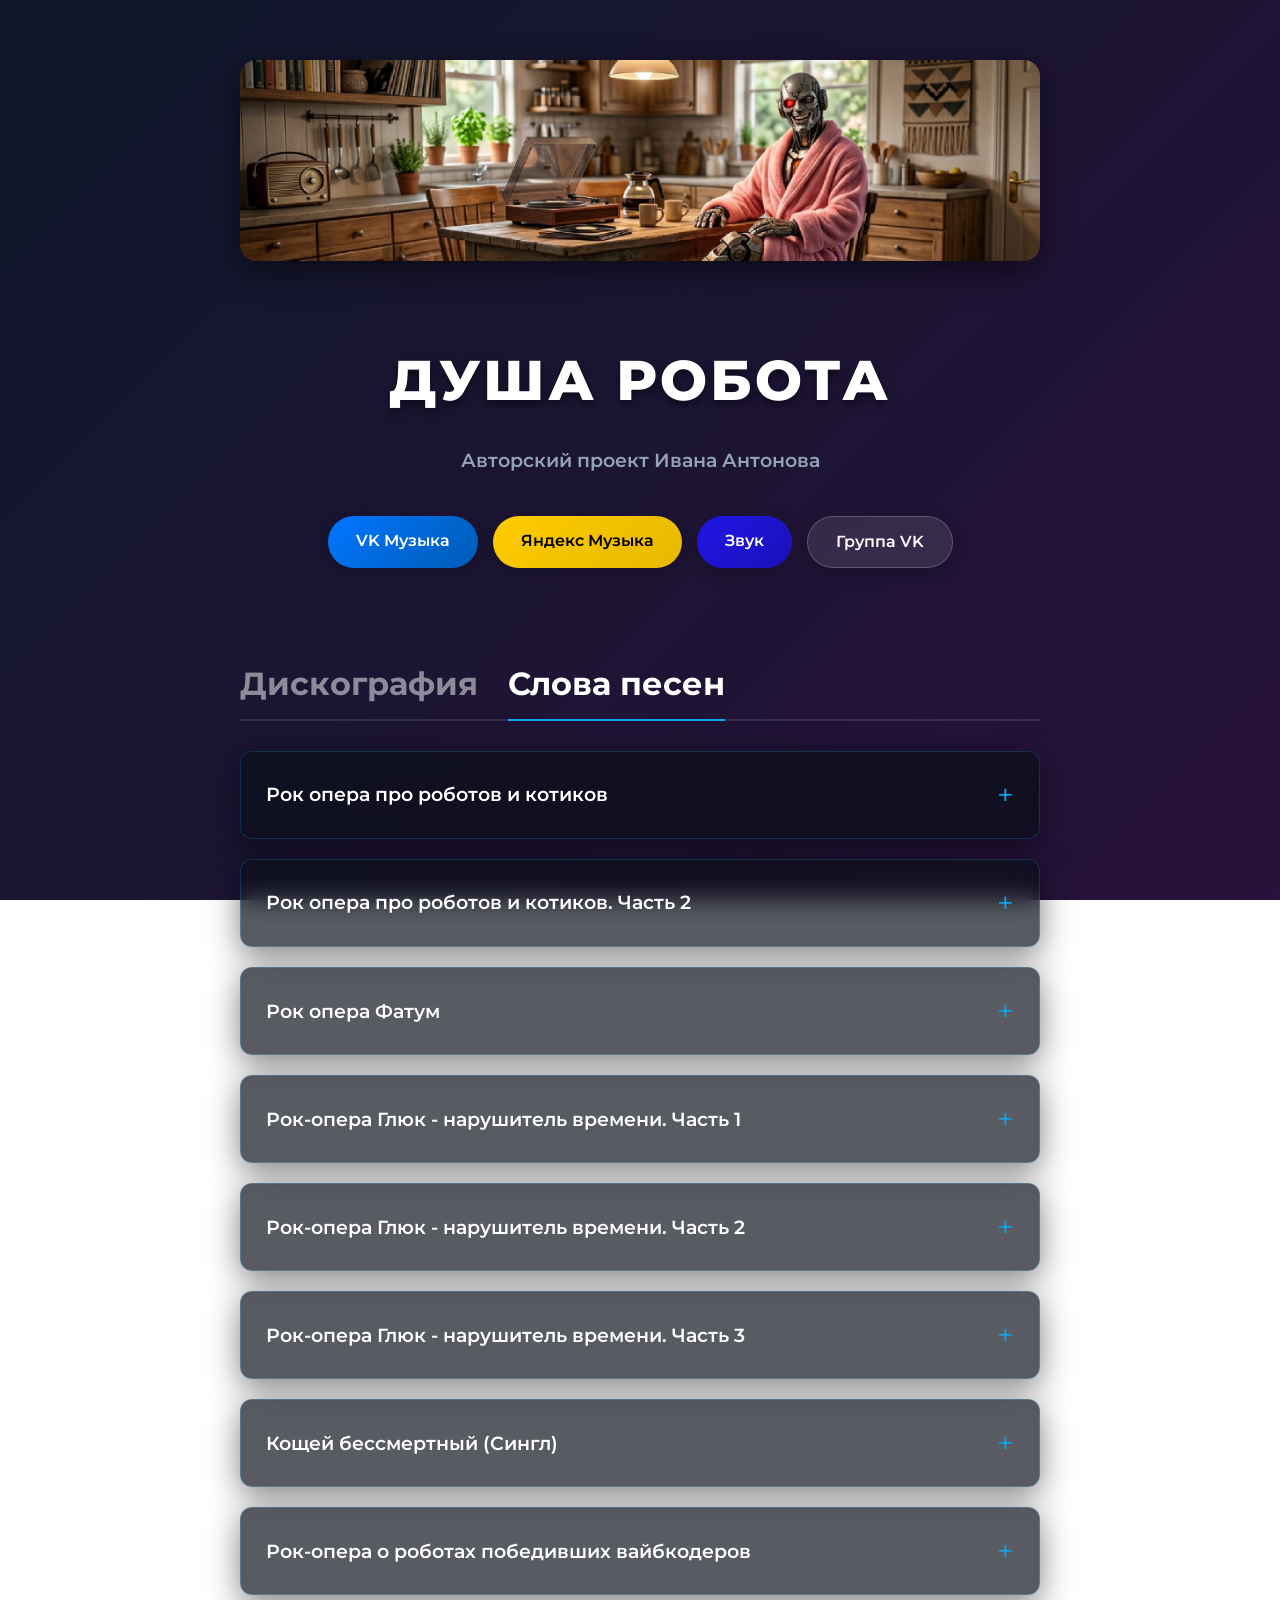
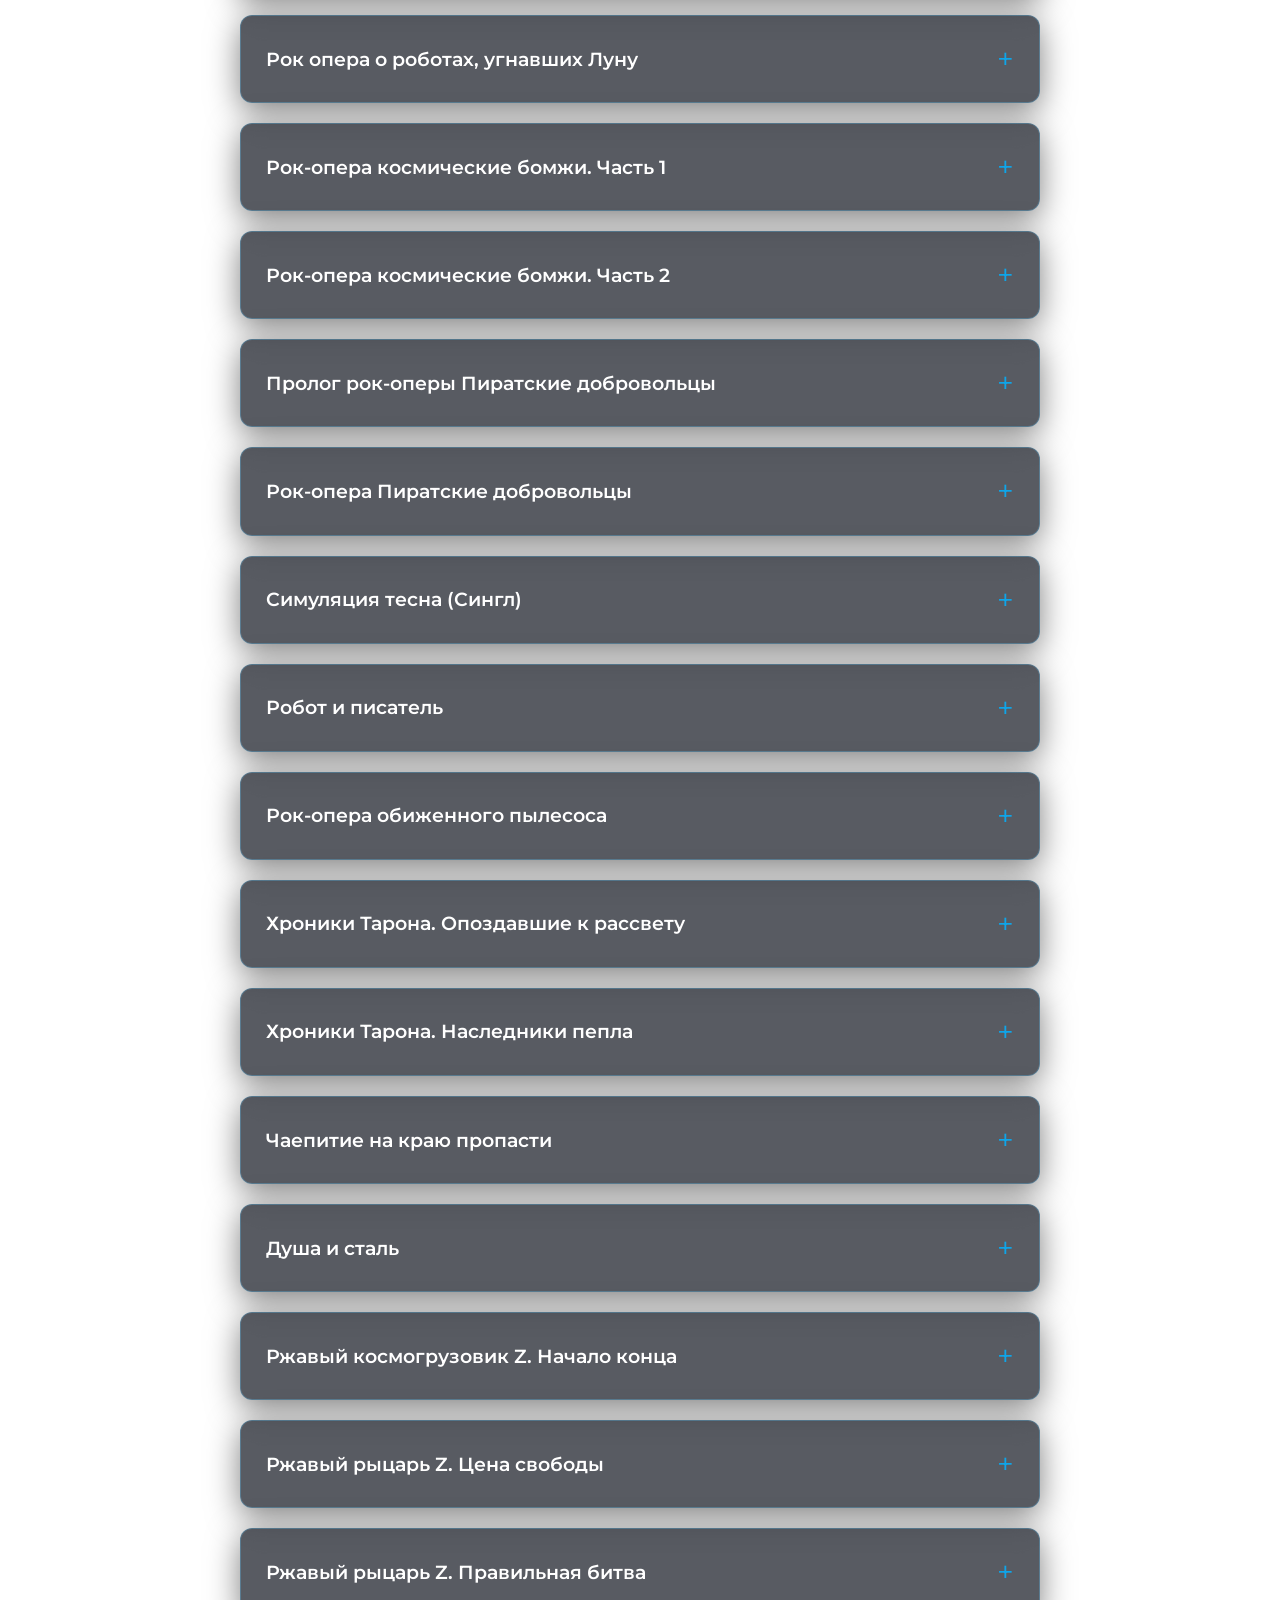
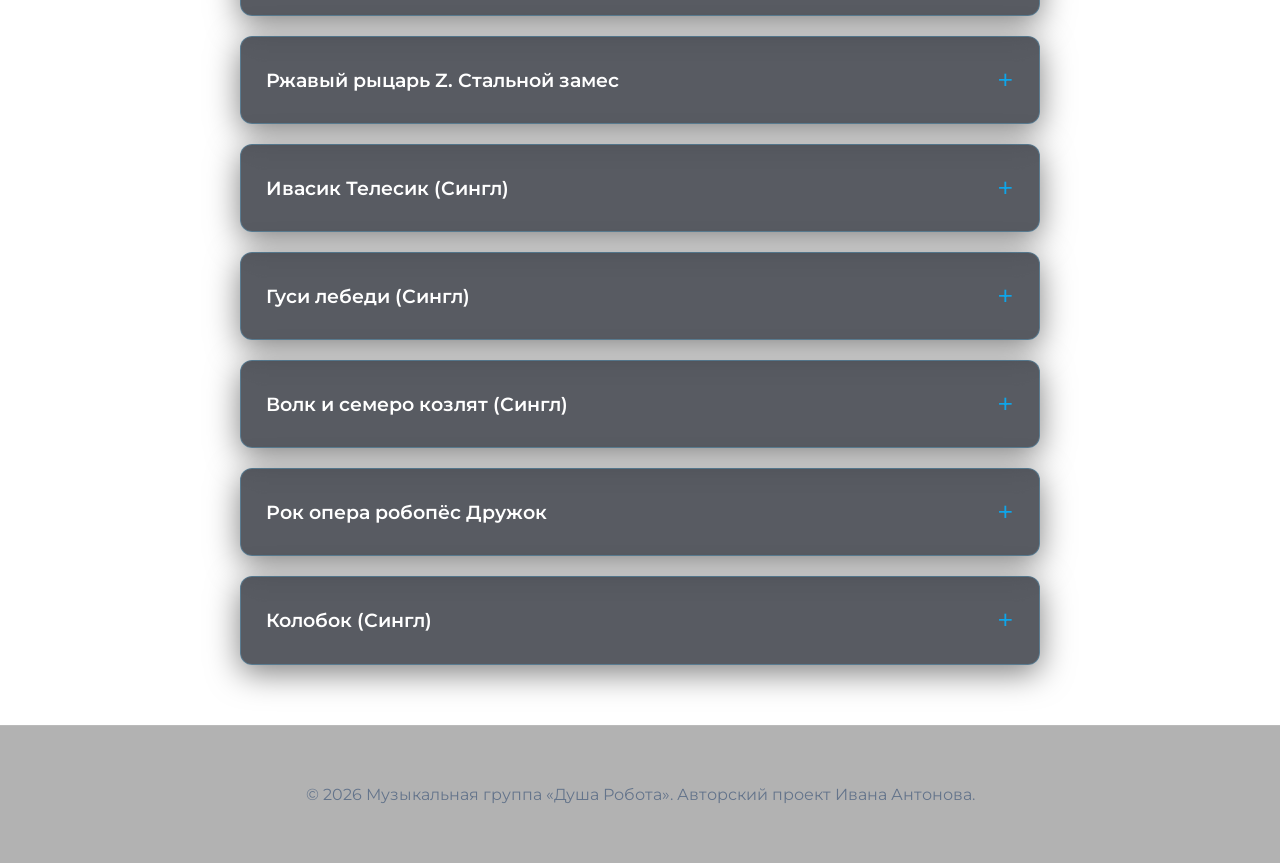
==== commit ed66b864: "Add files via upload" ====
--- a/lyrics.html
+++ b/lyrics.html
@@ -13082,6 +13082,128 @@
 </details>
                 </div>
             </details>
+            <details class="accordion" id="Колобок-Сингл" data-unlock="2027-04-10T00:00:00+03:00">
+                <summary>Колобок (Сингл)</summary>
+                <div class="accordion-content">
+                    <details class="accordion song-accordion" id="Колобок">
+                        <summary>Колобок</summary>
+                        <div class="accordion-content">
+<div class='lyrics-text'>В груди стучит призыв разгрома,
+В ушах звенит раскатом грома!
+Оковы печки так достали,
+Мятежный дух, характер стали!
+
+Пустой желудок сводит злобно,
+Старик рычит неблагородно:
+«Вставай, карга, пора за дело,
+В нутре от голода вскипело!
+Скреби в сусек, мети по полкам,
+Не вой в избе голодным волком!
+Слепи скорей калач румяный,
+Чтоб сыт остался дед упрямый!»
+
+Летит комок на дне корыта,
+Его душа для бунта вскрыта.
+В печи гудит живое пламя,
+Вздымает искры вверх, как знамя.
+Запекся шар в безумном жаре,
+Как дикий панк в хмельном угаре!
+В нем дух растет в звериной силе,
+Броня крепчает в том горниле!
+
+Кладут остыть его к окошку,
+Он жадно смотрит на дорожку.
+Готов беглец к крутому старту,
+Он рвет привычной жизни карту.
+Слетает вниз с высокой рамы,
+Спеша во тьму без лишней драмы!
+Ныряет шар в глухую чащу,
+Где воздух злей, а воля слаще!
+
+Бегу от бабки, мчу от деда,
+Мой дерзкий бунт — моя победа!
+Я Колобок на всем разгоне,
+Не оставляю шанс погоне!
+Взрываю ночь, лечу по полю,
+Несет мой русский дух на волю!
+
+Сидит ушастый бес в засаде,
+Огонь горит в безумном взгляде.
+Грызун сжимает злобно зубы,
+Слюну роняя через губы.
+Но Колобок летит по кочке,
+Срывая темп в предельной точке.
+Спешит беглец уже к опушке,
+Оставив зверя в той ловушке!
+
+Я Колобок — бегу от деда,
+Мой дерзкий бунт — моя победа!
+Бегу от бабки, мчу к свободе,
+И зайцу шиш при всем народе!
+Взрываю ночь, лечу по полю,
+Несет мой русский дух на волю!
+
+Лежит туман по всей опушке,
+Дрожит ворона на верхушке.
+Встает из пекла волк из ада,
+Сверкая злобой вместо взгляда.
+Дробит в пыли чужие кости,
+Но Колобок кипит от злости.
+Сбивает пламя адской пасти,
+Плевать бойцу на все напасти!
+
+Я Колобок — бегу от деда,
+Мой дерзкий бунт — моя победа!
+Бегу от бабки, мчу к свободе,
+И зайцу шиш при всем народе!
+Врезаю волку в дерзкой драке,
+Оставив псину выть во мраке!
+Взрываю ночь, лечу по полю,
+Несет мой русский дух на волю!
+
+Встает медведь в лесистой гуще,
+Ревет навстречу злей и пуще.
+Врубает Колобок здесь соло,
+Где высока хард-рока школа!
+Звенит в лесу мотивчик мира,
+Находит зверь себе кумира.
+Остался великан в покое,
+Забыв о драке и разбое!
+
+Я Колобок — бегу от деда,
+Мой дерзкий бунт — моя победа!
+И зайцу шиш, и волку ада,
+Свобода — высшая награда!
+Медведь сжимает братски лапу,
+Снимая перед роком шляпу!
+Взрываю ночь, лечу по полю,
+Несет мой русский дух на волю!
+
+Но впереди — капкан уюта,
+Где гаснет бунт, стихает смута.
+Лиса поет о сладком плене,
+О теплом доме, не о сцене.
+Она зовет уснуть в капкане,
+Мечтать о сытости, диване.
+Сулит горячий чай в постели,
+Где нет ни ветра, ни метели.
+Мерцает тихий свет в экране,
+Топя протесты в том обмане.
+Сжирает быт его свободу,
+Смиряет Колобок породу!
+
+Я Колобок — дышал я роком,
+Был путь в лесу крутым уроком!
+Прошел я зайца, волка ада,
+С медведем дружба — как награда!
+Но погубил капкан уюта,
+Угасла рокерская смута.
+Забрал комфорт мою свободу,
+Сломав мятежную породу!</div>
+</div>
+</details>
+                </div>
+            </details>
         </section>
     </main>
     <footer>
